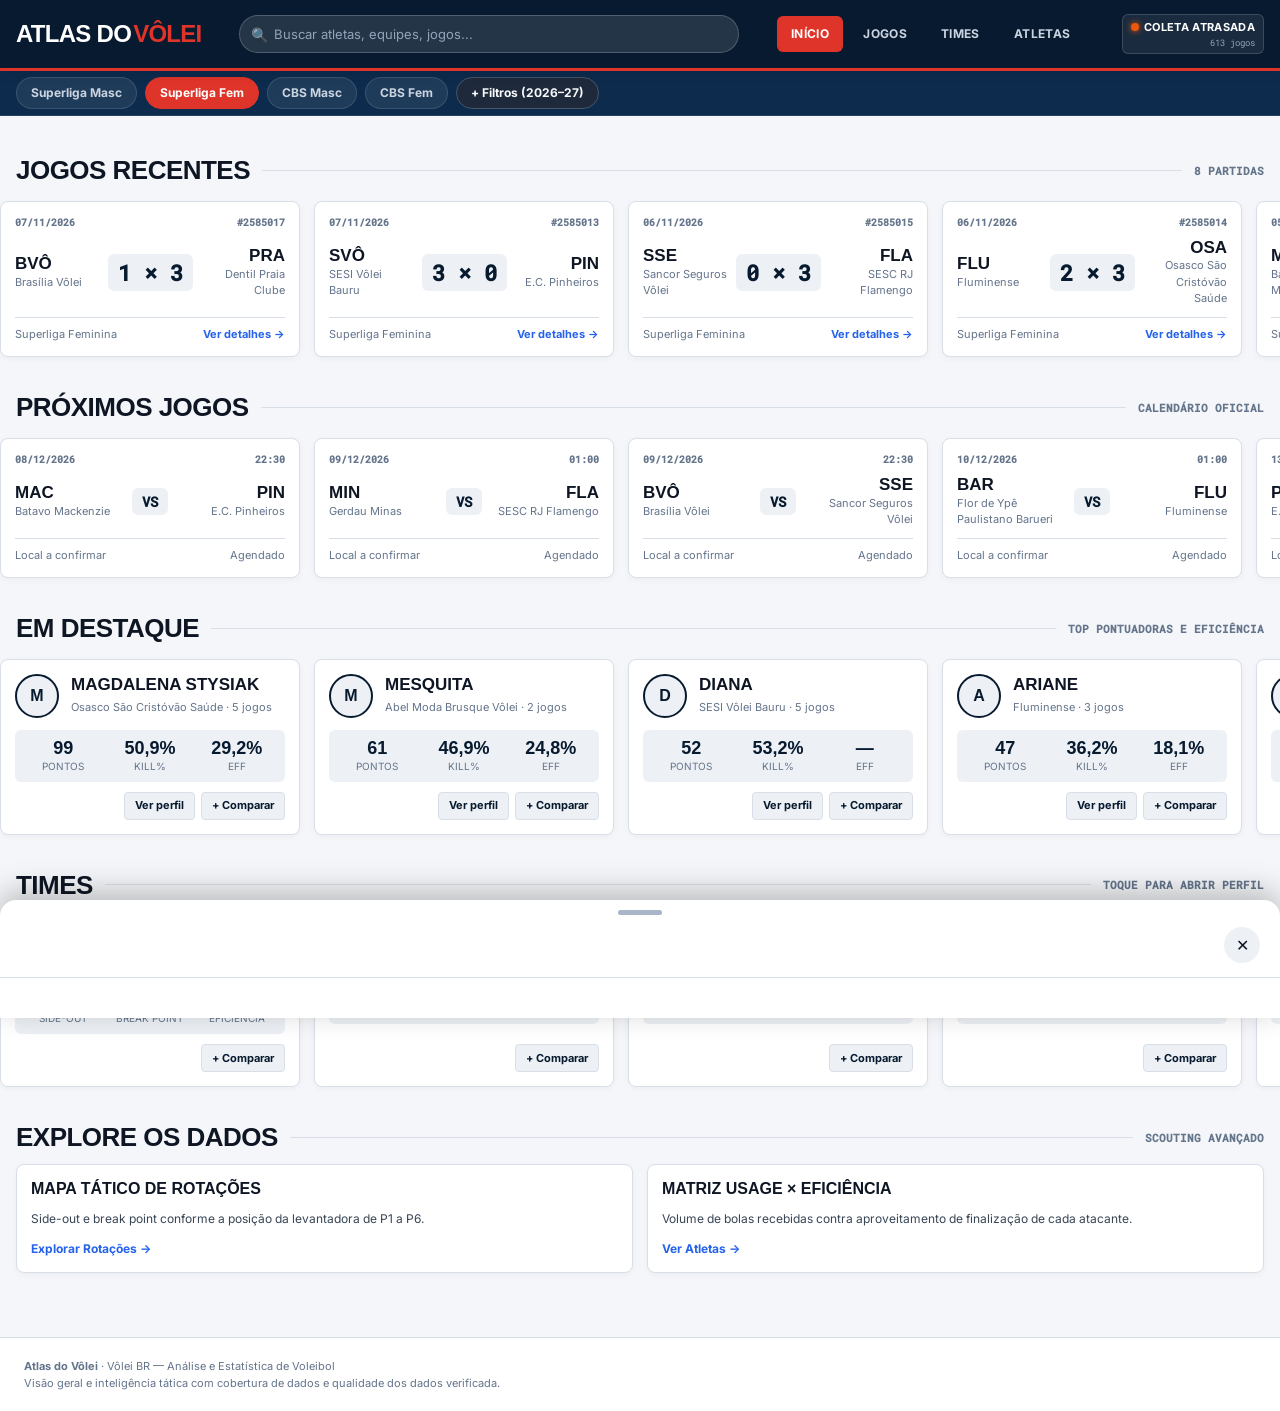
==== index.html @ 014f2b98 "Corrige a agenda e a cobertura das fontes do Atlas" ====
<!DOCTYPE html>
<html lang="pt-BR">
<head>
<meta charset="utf-8"><meta name="viewport" content="width=device-width,initial-scale=1">
<title>Vôlei BR — Atlas do Vôlei</title>
<style>
@font-face{font-family:'Inter';font-style:normal;font-weight:400;font-display:swap;src:url([data-uri]) format('woff2')}@font-face{font-family:'Inter';font-style:normal;font-weight:500;font-display:swap;src:url([data-uri]) format('woff2')}@font-face{font-family:'Inter';font-style:normal;font-weight:600;font-display:swap;src:url([data-uri]) format('woff2')}@font-face{font-family:'Inter';font-style:normal;font-weight:700;font-display:swap;src:url([data-uri]) format('woff2')}@font-face{font-family:'Roboto Mono';font-style:normal;font-weight:400;font-display:swap;src:url([data-uri]) format('woff2')}@font-face{font-family:'Roboto Mono';font-style:normal;font-weight:500;font-display:swap;src:url([data-uri]) format('woff2')}
:root {
  --bg: #F3F5F7;
  --paper: #FFFFFF;
  --surface: #FFFFFF;
  --surface-alt: #F8F9FB;
  --ink: #111318;
  --text: #111318;
  --soft: #4B5563;
  --text-soft: #4B5563;
  --muted: #697586;
  --text-muted: #697586;
  --line: #D7DCE2;
  --border: #D7DCE2;
  --line-strong: #AEB7C2;
  --border-strong: #AEB7C2;
  --navy: #071A2F;
  --navy-2: #0B2747;
  --primary: #071A2F;
  --primary-soft: #EAF1FF;
  --blue: #0B4FD6;
  --red: #DF342A;
  --yellow: #FFD21A;
  --green: #138A5B;
  --success: #138A5B;
  --success-soft: #E7F4EE;
  --danger: #DF342A;
  --danger-soft: #FDE9E7;
  --warning: #A47521;
  --warning-soft: #FDF3E3;
  --sideout: #0B4FD6;
  --breakpoint: #DF342A;
  --court: #E5A75D;
  --court-line: #FFF8E8;
  --sans: Inter, Arial, Helvetica, sans-serif;
  --cond: "Arial Narrow", "Nimbus Sans Narrow", "Roboto Condensed", Impact, Arial, sans-serif;
  --mono: 'Roboto Mono', Consolas, "Liberation Mono", monospace;
}
*{box-sizing:border-box}
html{background:var(--bg)}
body{margin:0;background:var(--bg);color:var(--text);font:14px/1.45 var(--sans);max-width:100%;overflow-x:clip}
button,input,select{font:inherit;color:inherit}
button,select,summary{cursor:pointer}
button:focus-visible,select:focus-visible,input:focus-visible{outline:3px solid var(--yellow);outline-offset:2px}
a{color:var(--blue);text-underline-offset:3px}
button{background:var(--surface);border:1px solid var(--border);border-radius:2px;padding:8px 12px;font-weight:600}
button:hover{background:var(--surface-alt)}
button.primary{background:var(--navy);color:#FFF;border-color:var(--navy)}

/* HEADER — magazine identity */
.site-header{position:sticky;top:0;z-index:30;background:var(--navy);color:#FFF;border-bottom:4px solid var(--red)}
.header-main{max-width:1400px;width:100%;min-height:68px;margin:auto;padding:0 24px;display:flex;align-items:center;justify-content:space-between;gap:16px}
.wordmark{display:flex;align-items:baseline;gap:2px;font:900 30px/.85 var(--cond);letter-spacing:-.04em;text-transform:uppercase}
.wordmark span{color:var(--red)}
.wordmark a{color:inherit;text-decoration:none}
.main-nav{display:flex;align-self:stretch;align-items:stretch}
.main-nav button{border:0;border-left:1px solid #27415F;background:transparent;color:#DDE7F2;padding:0 12px;font-size:11px;font-weight:800;text-transform:uppercase;letter-spacing:.02em;border-radius:0;white-space:nowrap}
.main-nav button:last-child{border-right:1px solid #27415F}
.main-nav button:hover{background:var(--navy-2);color:#FFF}
.main-nav button.active,.main-nav button[aria-current=page]{background:#FFF;color:var(--navy);box-shadow:inset 0 -4px 0 var(--red)}
.header-tools{display:flex;align-items:center;gap:10px}
.mode{display:flex;border:1px solid #58708A}
.mode button{min-height:30px;border:0;background:transparent;color:#C9D5E3;padding:0 9px;font-size:10px;font-weight:900;text-transform:uppercase;border-radius:0}
.mode button.active{background:var(--red);color:#FFF}
.filters{display:flex;align-items:center;gap:8px}
.filters select{border:1px solid var(--line-strong);background:var(--surface);color:var(--ink);min-height:28px;padding:0 18px 0 6px;font-size:11px;font-weight:600;border-radius:2px;max-width:180px}
.global-search{width:150px;position:relative}
.global-search input{width:100%;min-height:32px;background:var(--navy-2);border:1px solid #58708A;color:#FFF;font-size:11px;padding:4px 8px;border-radius:2px}
.global-search input::placeholder{color:#8EA6BE}
.search-results{position:absolute;top:100%;left:0;right:0;background:var(--surface);border:1px solid var(--border);max-height:300px;overflow:auto;z-index:35}
.search-results[hidden]{display:none}
.search-results button{display:block;width:100%;text-align:left;border:0;border-radius:0;font-size:12px;padding:8px 10px;color:var(--text)}
.search-results p{padding:10px;margin:0;font-size:12px;color:var(--text-soft)}
.mobile-menu{display:none}

/* context strip */
.context-strip{background:#FFF;border-bottom:1px solid var(--line)}
.context-inner{max-width:1400px;width:100%;min-height:38px;margin:auto;padding:0 24px;display:flex;align-items:center;justify-content:space-between;gap:16px;font-size:11px}
.context-inner strong{color:var(--blue)}
.context-inner .updated{color:var(--soft)}

/* main layout */
main{max-width:1400px;width:100%;margin:auto;padding:24px;min-height:calc(100vh - 160px);min-width:0}
h1{font:900 clamp(32px,5vw,56px)/.9 var(--cond);letter-spacing:-.04em;text-transform:uppercase;margin:0 0 8px}
h2{font:900 24px/1 var(--cond);letter-spacing:-.02em;text-transform:uppercase;margin:0 0 14px}
h3{font:900 17px/1.2 var(--cond);text-transform:uppercase;margin:0 0 10px}
p{margin:0 0 12px}
.muted,.note,small{color:var(--text-muted)}.note{font-size:12px}
.page-heading{margin-bottom:24px;border-bottom:1px solid var(--line);padding-bottom:14px}
.page-heading p{color:var(--text-soft);font-size:13px;margin:0}
.section-heading{display:flex;gap:14px;align-items:end;margin-bottom:12px}
.section-heading h2{margin:0}
.section-heading .rule{flex:1;height:1px;background:var(--line-strong);margin-bottom:5px}
.section-heading small{color:var(--soft);font-size:10px;font-weight:800;text-transform:uppercase;letter-spacing:.04em}
.card{background:var(--paper);border:1px solid var(--line);border-top:3px solid var(--navy);padding:20px;min-width:0;border-radius:0}
.block{margin-top:30px}.large-section{margin-top:40px}
.grid{display:grid;grid-template-columns:repeat(12,minmax(0,1fr));gap:24px}.span-8{grid-column:span 8}.span-4{grid-column:span 4}.span-12{grid-column:1/-1}.grid>*{min-width:0}

/* metric info popover */
.metric-info{display:inline-block;position:relative;font-size:11px;vertical-align:middle}
.metric-info summary{display:inline-flex;align-items:center;justify-content:center;width:16px;height:16px;border:1px solid var(--border-strong);color:var(--text-muted);border-radius:50%;font:10px var(--mono);list-style:none}
.metric-info summary::-webkit-details-marker{display:none}
.metric-info[open]{z-index:8}
.info-body{position:absolute;right:0;top:22px;width:290px;padding:12px;background:var(--surface);border:1px solid var(--border-strong);color:var(--text-soft);font-size:11px;line-height:1.5;text-align:left;box-shadow:0 4px 12px rgba(0,0,0,0.1)}
.info-body p:last-child{margin:0}
.badge{display:inline-block;font:700 10px var(--mono);color:var(--text-soft);background:var(--surface-alt);padding:1px 4px;border:1px solid var(--line)}
.badge.model{color:var(--blue);background:var(--primary-soft);border-color:#BDD5FA}

/* tables */
.table-wrap{max-width:100%;overflow-x:auto;-webkit-overflow-scrolling:touch}
table{border-collapse:collapse;width:100%;font-size:12px}
th,td{padding:8px 10px;border-bottom:1px solid var(--line);text-align:left;vertical-align:middle}
th{position:sticky;top:0;z-index:1;background:var(--surface-alt);color:var(--text-soft);font-weight:700;font-size:11px;text-transform:uppercase;letter-spacing:.02em;white-space:nowrap}
th.num,td.num{text-align:right}
td.numeric,.numeric{font-family:var(--mono);font-variant-numeric:tabular-nums;font-size:12px}
td.nowrap{white-space:nowrap}
tbody tr:last-child td{border-bottom:0}
tbody tr:hover{background:var(--primary-soft)}
th button{padding:0;border:0;background:transparent;font-size:11px;font-weight:700;white-space:nowrap;text-align:inherit;color:var(--text-soft)}
th button:hover{background:transparent;color:var(--blue)}
.team-link,.text-button{padding:0;border:0;background:transparent;color:var(--blue);font-weight:700;text-align:left;text-decoration:none}
.team-link:hover,.text-button:hover{background:transparent;text-decoration:underline}
.team-link{font-size:12px}

/* rank lists & charts */
.rank-list{padding:0;margin:0;list-style:none}
.rank-list li{display:flex;align-items:center;gap:10px;padding:7px 0;border-bottom:1px solid var(--line)}
.rank-list li:last-child{border-bottom:0}
.rank-list .place{width:18px;font:700 10px var(--mono);color:var(--text-muted)}
.rank-list .team-link{flex:1}
.rank-list .numeric{white-space:nowrap;font-weight:700}
.chart-scroll{max-width:100%;overflow-x:auto;-webkit-overflow-scrolling:touch}
.chart{display:block;width:100%;height:auto}
svg text{font-family:var(--sans);fill:var(--text-soft);font-size:11px}
svg .team-point{fill:var(--blue);stroke:var(--surface);stroke-width:2;cursor:pointer}
svg .team-point:hover{stroke:var(--ink);stroke-width:3}
.chart-key{font-size:11px;color:var(--text-muted);margin:10px 0 0}
.plot-tooltip{position:fixed;pointer-events:none;max-width:280px;padding:8px 10px;border:1px solid var(--border-strong);background:var(--surface);color:var(--text);font-size:11px;z-index:50;box-shadow:0 4px 12px rgba(0,0,0,0.1)}
.plot-tooltip[hidden]{display:none}

/* toolbar & common */
.toolbar{display:flex;gap:14px;align-items:end;margin-bottom:20px}
.toolbar label{flex:1;max-width:400px;font-size:11px;font-weight:700;color:var(--text-soft);text-transform:uppercase}
.toolbar.narrow{margin-bottom:14px}
.toolbar input,.toolbar select{margin-top:4px}
.vs{align-self:center;color:var(--yellow);font:900 12px var(--mono)}
.select-prompt{padding:28px;color:var(--text-muted);text-align:center}
.subnav{display:flex;gap:0;margin-bottom:20px;border-bottom:1px solid var(--line);overflow-x:auto}
.subnav button{border:0;border-bottom:3px solid transparent;border-radius:0;background:transparent;white-space:nowrap;font-size:11px;font-weight:800;text-transform:uppercase;padding:8px 14px}
.subnav button[aria-current=page]{border-color:var(--red);color:var(--navy)}

/* profiles & bars */
.profile-row{margin-top:14px}
.bar-label{display:flex;justify-content:space-between;gap:10px;font-size:11px;margin-bottom:4px;font-weight:600}
.bar-track{position:relative;height:12px;background:var(--surface-alt);border:1px solid var(--line)}
.bar-fill{position:absolute;top:0;bottom:0;background:var(--blue)}
.bar-marker{position:absolute;top:-3px;bottom:-3px;border-left:2px solid var(--ink)}
.summary-list{margin:0;padding:0;list-style:none}
.summary-list li{padding:8px 0;font-size:12px;border-bottom:1px solid var(--line)}
.summary-list li:last-child{border-bottom:0}
.summary-list span{color:var(--text-muted);display:block;font-size:10px;font-weight:700;text-transform:uppercase;margin-bottom:2px}
.sample-warning{color:var(--warning);background:var(--warning-soft);padding:2px 4px;font:10px var(--mono)}
.notice{color:var(--ink);font-size:12px;padding:10px 12px;background:var(--warning-soft);border-left:4px solid var(--warning);margin:14px 0}
.positive{color:var(--green);font-weight:700}.negative{color:var(--red);font-weight:700}
.details-panel{background:var(--surface);border:1px solid var(--line);border-top:2px solid var(--line-strong);padding:14px 16px;margin-top:20px}
.details-panel>summary{font-weight:700;font-size:12px;text-transform:uppercase;color:var(--blue)}
.details-panel[open]>summary{margin-bottom:14px}
.details-panel details:not(.metric-info){margin-top:14px}
.probabilities{max-width:440px}
.prob-row{display:flex;justify-content:space-between;gap:14px;margin:10px 0;align-items:baseline}
.prob-row strong{font:900 24px var(--cond);color:var(--blue)}
.data-list{display:grid;grid-template-columns:1fr 1fr;gap:10px 20px;font-size:12px;margin:0}
.data-list dt{color:var(--text-muted);font-weight:600}
.data-list dd{margin:0;font-weight:700}
.empty{padding:20px 0;color:var(--text-muted);font-size:13px}
.footer{padding:20px 24px;font-size:11px;color:var(--text-muted);border-top:1px solid var(--line);background:#FFF}
.footer span{display:block}
.sr-only{position:absolute;width:1px;height:1px;overflow:hidden;clip:rect(0,0,0,0)}

/* responsive shell */
@media(max-width:1180px){
  .header-main{padding:0 18px;gap:12px}
  .main-nav button{padding:0 10px;font-size:10px}
  .global-search{width:130px}
}
@media(max-width:900px){
  .site-header{position:sticky;top:0}
  .header-main{min-height:60px;padding:0 14px}
  .main-nav{display:none;position:absolute;top:100%;left:0;right:0;background:var(--navy);border-bottom:4px solid var(--red);flex-direction:column;z-index:40;box-shadow:0 8px 20px rgba(0,0,0,0.3)}
  .main-nav.open{display:flex}
  .main-nav button{min-height:44px;border-left:0;border-right:0!important;border-top:1px solid #27415F;text-align:left;padding:12px 18px}
  .header-tools select{display:none}
  .global-search{display:none}
  .mobile-menu{display:inline-flex;align-items:center;justify-content:center;min-height:34px;border:1px solid #58708A;background:var(--navy-2);color:#FFF;padding:0 12px;font-size:11px;font-weight:800;text-transform:uppercase}
  .span-8,.span-4{grid-column:1/-1}
  main{padding:20px 14px}
  .context-inner{padding:6px 14px;flex-wrap:wrap;gap:8px}
  .filters{width:100%;display:grid;grid-template-columns:1fr 1fr;gap:6px}
  .filters select{max-width:none;width:100%;min-width:0}
  .filters select#competition{grid-column:1/-1}
  .updated{font-size:10px}
}
@media(max-width:600px){
  .toolbar{flex-direction:column;align-items:stretch;gap:10px}
  .toolbar label{max-width:none}
  .grid{gap:16px}
  .data-list{grid-template-columns:1fr}
}
@media print{
  .site-header,.context-strip,.footer,.toolbar{display:none}
  main{max-width:none;padding:0}
}
/* Atlas do Vôlei — Placar 2026 Mobile-First Design System */

:root {
  --bg: #F4F6F9;
  --surface: #FFFFFF;
  --surface-alt: #EDF1F5;
  --surface-hover: #E3E9F0;
  --text: #0E1624;
  --text-soft: #384555;
  --text-muted: #64748B;
  --border: #D8DFE8;
  --border-strong: #A8B6C7;
  --navy: #071A2F;
  --navy-light: #0D2B4D;
  --red: #DF342A;
  --red-soft: #FDE8E7;
  --yellow: #F59E0B;
  --yellow-soft: #FEF3C7;
  --green: #10B981;
  --green-soft: #D1FAE5;
  --blue: #2563EB;
  --blue-soft: #DBEAFE;
  --sideout: #0284C7;
  --breakpoint: #E11D48;
  --court: #E2984A;
  --court-line: #FFFBEB;
  --sans: Inter, -apple-system, BlinkMacSystemFont, "Segoe UI", Roboto, sans-serif;
  --cond: "Arial Narrow", "Roboto Condensed", sans-serif;
  --mono: 'Roboto Mono', Menlo, Consolas, monospace;
  --nav-height: 60px;
  --safe-bottom: env(safe-area-inset-bottom, 0px);
}

* {
  box-sizing: border-box;
}

html, body {
  margin: 0;
  padding: 0;
  background: var(--bg);
  color: var(--text);
  font: 14px/1.5 var(--sans);
  max-width: 100%;
  overflow-x: clip;
  -webkit-tap-highlight-color: transparent;
}

button, input, select {
  font: inherit;
  color: inherit;
}

button {
  cursor: pointer;
  border: 0;
  background: transparent;
  display: inline-flex;
  align-items: center;
  justify-content: center;
}

button:focus-visible, input:focus-visible, select:focus-visible {
  outline: 2px solid var(--blue);
  outline-offset: 2px;
}

a {
  color: var(--blue);
  text-decoration: none;
}

/* TOP HEADER */
.site-header {
  position: sticky;
  top: 0;
  z-index: 80;
  background: var(--navy);
  color: #FFF;
  border-bottom: 3px solid var(--red);
  box-shadow: 0 2px 10px rgba(7, 26, 47, 0.2);
}

.header-main {
  max-width: 1400px;
  margin: 0 auto;
  padding: 8px 16px;
  display: flex;
  align-items: center;
  justify-content: space-between;
  gap: 12px;
}

.wordmark a {
  display: flex;
  align-items: baseline;
  gap: 2px;
  font: 900 clamp(18px, 4vw, 24px)/1 var(--cond);
  letter-spacing: -0.03em;
  text-transform: uppercase;
  color: #FFF;
  white-space: nowrap;
}

.wordmark a span {
  color: var(--red);
}

.global-search-bar {
  flex: 1;
  max-width: 500px;
  position: relative;
}

.global-search-bar input {
  width: 100%;
  height: 38px;
  padding: 0 14px 0 34px;
  background: rgba(255, 255, 255, 0.12);
  border: 1px solid rgba(255, 255, 255, 0.2);
  border-radius: 20px;
  color: #FFF;
  font-size: 13px;
  transition: all 0.2s;
}

.global-search-bar input::placeholder {
  color: #94A3B8;
}

.global-search-bar input:focus {
  background: rgba(255, 255, 255, 0.22);
  border-color: #FFF;
  outline: none;
}

.search-icon-inside {
  position: absolute;
  left: 12px;
  top: 50%;
  transform: translateY(-50%);
  pointer-events: none;
  opacity: 0.7;
}

.search-results-dropdown {
  position: absolute;
  top: calc(100% + 6px);
  left: 0;
  right: 0;
  background: var(--surface);
  border: 1px solid var(--border);
  border-radius: 8px;
  box-shadow: 0 12px 28px rgba(0, 0, 0, 0.2);
  max-height: 360px;
  overflow-y: auto;
  z-index: 120;
}

.search-results-dropdown[hidden] {
  display: none;
}

.search-item {
  width: 100%;
  text-align: left;
  padding: 10px 14px;
  border-bottom: 1px solid var(--border);
  display: flex;
  align-items: center;
  justify-content: space-between;
  color: var(--text);
  font-size: 13px;
}

.search-item:hover, .search-item:focus {
  background: var(--surface-alt);
}

.search-item .type-badge {
  font: 700 10px var(--mono);
  padding: 2px 6px;
  border-radius: 4px;
  text-transform: uppercase;
}

.search-item .type-badge.team { background: var(--blue-soft); color: var(--blue); }
.search-item .type-badge.athlete { background: var(--yellow-soft); color: #B45309; }
.search-item .type-badge.match { background: var(--green-soft); color: #047857; }

/* STATUS BADGE */
.status-badge {
  display: inline-flex;
  flex-direction: column;
  align-items: flex-end;
  padding: 4px 8px;
  border-radius: 6px;
  background: rgba(255, 255, 255, 0.08);
  border: 1px solid rgba(255, 255, 255, 0.15);
  color: #FFF;
  min-height: 38px;
  min-width: 44px;
}

.status-badge:hover, .status-badge:focus {
  background: rgba(255, 255, 255, 0.16);
}

.status-row {
  display: flex;
  align-items: center;
  gap: 5px;
  font-size: 11px;
  font-weight: 700;
  text-transform: uppercase;
  letter-spacing: 0.03em;
}

.status-dot {
  width: 8px;
  height: 8px;
  border-radius: 50%;
  display: inline-block;
}

.status-dot.healthy { background: var(--green); box-shadow: 0 0 6px var(--green); }
.status-dot.degraded { background: var(--yellow); box-shadow: 0 0 6px var(--yellow); }
.status-dot.failed { background: var(--red); box-shadow: 0 0 6px var(--red); }
.status-dot.stale { background: #EA580C; box-shadow: 0 0 6px #EA580C; }

.status-sub {
  font-size: 9px;
  color: #94A3B8;
  font-family: var(--mono);
  letter-spacing: 0;
}

/* FILTER CHIPS STRIP */
.filter-strip {
  background: var(--navy-light);
  padding: 6px 16px;
  border-bottom: 1px solid rgba(255, 255, 255, 0.1);
}

.chips-rail {
  display: flex;
  gap: 8px;
  overflow-x: auto;
  scroll-snap-type: x mandatory;
  -webkit-overflow-scrolling: touch;
  scrollbar-width: none;
}

.chips-rail::-webkit-scrollbar {
  display: none;
}

.chip-btn {
  white-space: nowrap;
  padding: 6px 14px;
  border-radius: 16px;
  font-size: 12px;
  font-weight: 700;
  color: #CBD5E1;
  background: rgba(255, 255, 255, 0.08);
  border: 1px solid rgba(255, 255, 255, 0.12);
  min-height: 32px;
  scroll-snap-align: start;
  transition: all 0.15s;
}

.chip-btn:hover, .chip-btn:focus {
  background: rgba(255, 255, 255, 0.18);
  color: #FFF;
}

.chip-btn.active {
  background: var(--red);
  color: #FFF;
  border-color: var(--red);
}

.chip-btn.more-filters {
  background: #1E293B;
  color: #F8FAFC;
  border-color: #475569;
}

/* MAIN CONTENT */
main#main {
  max-width: 1400px;
  margin: 0 auto;
  padding: 16px 16px calc(var(--nav-height) + var(--safe-bottom) + 36px) 16px;
  min-width: 0;
}

/* HEADINGS & EDITORIAL TYPOGRAPHY */
h1 {
  font: 900 clamp(24px, 5vw, 42px)/1 var(--cond);
  letter-spacing: -0.03em;
  text-transform: uppercase;
  margin: 0 0 10px 0;
}

h2 {
  font: 900 clamp(18px, 4vw, 26px)/1.1 var(--cond);
  letter-spacing: -0.02em;
  text-transform: uppercase;
  margin: 0 0 12px 0;
}

h3 {
  font: 900 16px/1.2 var(--cond);
  text-transform: uppercase;
  margin: 0 0 8px 0;
}

.section-head {
  display: flex;
  align-items: center;
  justify-content: space-between;
  gap: 12px;
  margin: 24px 0 12px 0;
}

.section-head h2 {
  margin: 0;
}

.section-head .rule {
  flex: 1;
  height: 1px;
  background: var(--border);
}

.section-head small {
  font: 800 11px var(--mono);
  color: var(--text-muted);
  text-transform: uppercase;
}

/* HORIZONTAL SCROLL RAILS */
.rail-container {
  margin: 0 -16px 24px -16px;
  padding: 4px 16px 12px 16px;
  overflow-x: auto;
  scroll-snap-type: x mandatory;
  -webkit-overflow-scrolling: touch;
  display: flex;
  gap: 14px;
  scrollbar-width: none;
}

.rail-container::-webkit-scrollbar {
  display: none;
}

.rail-card {
  flex: 0 0 calc(84vw - 20px);
  max-width: 320px;
  scroll-snap-align: start;
  background: var(--surface);
  border: 1px solid var(--border);
  border-radius: 8px;
  padding: 14px;
  display: flex;
  flex-direction: column;
  justify-content: space-between;
  box-shadow: 0 2px 6px rgba(0, 0, 0, 0.04);
  position: relative;
  transition: transform 0.15s, box-shadow 0.15s;
}

.rail-card:hover {
  transform: translateY(-2px);
  box-shadow: 0 4px 12px rgba(0, 0, 0, 0.08);
}

/* MATCH CARDS */
.match-card {
  cursor: pointer;
}

.match-header {
  display: flex;
  justify-content: space-between;
  font: 700 10px var(--mono);
  color: var(--text-muted);
  margin-bottom: 10px;
  text-transform: uppercase;
}

.match-teams-row {
  display: flex;
  align-items: center;
  justify-content: space-between;
  gap: 8px;
  margin-bottom: 10px;
}

.match-team {
  flex: 1;
  display: flex;
  flex-direction: column;
}

.match-team.away {
  text-align: right;
}

.match-team .name {
  font: 900 17px/1.1 var(--cond);
  text-transform: uppercase;
}

.match-team .sub {
  font-size: 11px;
  color: var(--text-muted);
}

.match-score {
  font: 900 22px var(--mono);
  color: var(--navy);
  padding: 4px 10px;
  background: var(--surface-alt);
  border-radius: 6px;
  white-space: nowrap;
}

.match-meta-footer {
  display: flex;
  justify-content: space-between;
  align-items: center;
  font-size: 11px;
  color: var(--text-muted);
  border-top: 1px solid var(--border);
  padding-top: 8px;
}

/* ATHLETE CARDS & CAROUSEL */
.athlete-rail-card {
  cursor: pointer;
}

.athlete-top {
  display: flex;
  gap: 12px;
  align-items: center;
  margin-bottom: 12px;
}

.athlete-avatar {
  width: 44px;
  height: 44px;
  border-radius: 50%;
  background: var(--surface-alt);
  border: 2px solid var(--navy);
  display: flex;
  align-items: center;
  justify-content: center;
  font: 900 16px var(--cond);
  color: var(--navy);
}

.athlete-title .name {
  font: 900 17px/1.1 var(--cond);
  text-transform: uppercase;
  margin: 0;
}

.athlete-title .role {
  font-size: 11px;
  color: var(--text-muted);
}

.athlete-metrics-row {
  display: grid;
  grid-template-columns: repeat(3, 1fr);
  gap: 6px;
  background: var(--surface-alt);
  padding: 8px;
  border-radius: 6px;
  margin-bottom: 10px;
  text-align: center;
}

.athlete-metrics-row .val {
  font: 900 18px var(--cond);
  color: var(--navy);
}

.athlete-metrics-row .lbl {
  font-size: 10px;
  color: var(--text-muted);
  text-transform: uppercase;
}

.card-action-bar {
  display: flex;
  gap: 6px;
  justify-content: flex-end;
}

.btn-chip {
  padding: 4px 10px;
  font-size: 11px;
  font-weight: 700;
  border-radius: 4px;
  background: var(--surface-alt);
  border: 1px solid var(--border);
  color: var(--navy);
  min-height: 28px;
}

.btn-chip:hover {
  background: var(--surface-hover);
}

/* TEAM PROFILE & IDENTIDADE */
.team-hero-card {
  background: var(--navy);
  color: #FFF;
  border-radius: 10px;
  padding: 20px;
  margin-bottom: 20px;
  box-shadow: 0 4px 16px rgba(7, 26, 47, 0.15);
}

.team-hero-card .hero-top {
  display: flex;
  justify-content: space-between;
  align-items: baseline;
  gap: 12px;
  margin-bottom: 16px;
}

.team-hero-card h1 {
  color: #FFF;
  margin: 0;
}

.team-hero-card .record-badge {
  font: 900 20px var(--mono);
  color: var(--yellow);
}

.identity-metrics-grid {
  display: grid;
  grid-template-columns: repeat(auto-fill, minmax(130px, 1fr));
  gap: 10px;
}

.identity-card {
  background: rgba(255, 255, 255, 0.08);
  border: 1px solid rgba(255, 255, 255, 0.12);
  border-radius: 6px;
  padding: 10px 12px;
  cursor: pointer;
  transition: all 0.15s;
}

.identity-card:hover {
  background: rgba(255, 255, 255, 0.16);
}

.identity-card .lbl {
  font-size: 10px;
  font-weight: 800;
  color: #CBD5E1;
  text-transform: uppercase;
  margin-bottom: 4px;
}

.identity-card .val {
  font: 900 24px var(--cond);
  color: #FFF;
}

.identity-card .delta {
  font: 700 10px var(--mono);
  color: #94A3B8;
}

/* SECTION TABS RAIL (SWIPEABLE) */
.section-tabs-rail {
  display: flex;
  gap: 8px;
  overflow-x: auto;
  scroll-snap-type: x mandatory;
  -webkit-overflow-scrolling: touch;
  margin: 0 -16px 20px -16px;
  padding: 0 16px 8px 16px;
  border-bottom: 1px solid var(--border);
  scrollbar-width: none;
}

.section-tabs-rail::-webkit-scrollbar {
  display: none;
}

.section-tab-btn {
  padding: 8px 16px;
  border-radius: 6px;
  font-size: 13px;
  font-weight: 800;
  text-transform: uppercase;
  letter-spacing: 0.02em;
  color: var(--text-soft);
  white-space: nowrap;
  scroll-snap-align: start;
  min-height: 40px;
  border-bottom: 3px solid transparent;
}

.section-tab-btn:hover {
  background: var(--surface-alt);
}

.section-tab-btn.active {
  color: var(--navy);
  border-bottom-color: var(--red);
  background: var(--surface);
}

/* ROTATION WIDGET WITH SETTER TOGGLE */
.rotation-widget-box {
  background: var(--surface);
  border: 1px solid var(--border);
  border-radius: 10px;
  padding: 18px;
  margin-bottom: 24px;
}

.rotation-controls {
  display: flex;
  flex-wrap: wrap;
  align-items: center;
  justify-content: space-between;
  gap: 12px;
  margin-bottom: 16px;
}

.p-selector {
  display: flex;
  gap: 6px;
}

.p-btn {
  width: 44px;
  height: 44px;
  border-radius: 6px;
  font: 900 16px var(--cond);
  background: var(--surface-alt);
  border: 1px solid var(--border);
  color: var(--text);
  min-width: 44px;
  min-height: 44px;
}

.p-btn.active {
  background: var(--navy);
  color: #FFF;
  border-color: var(--navy);
}

.setter-toggle-control {
  display: flex;
  align-items: center;
  gap: 8px;
  font-size: 12px;
  font-weight: 700;
}

.setter-switch {
  display: flex;
  background: var(--surface-alt);
  border: 1px solid var(--border);
  border-radius: 6px;
  overflow: hidden;
}

.setter-switch button {
  padding: 6px 12px;
  font-size: 11px;
  font-weight: 800;
  text-transform: uppercase;
  min-height: 36px;
}

.setter-switch button.active {
  background: var(--blue);
  color: #FFF;
}

/* SVG COURT */
.court-frame {
  max-width: 460px;
  margin: 0 auto 16px auto;
}

.court-svg {
  width: 100%;
  height: auto;
  display: block;
  border-radius: 6px;
  box-shadow: 0 4px 14px rgba(0, 0, 0, 0.08);
}

/* ATHLETE LAYERED PROFILE */
.athlete-profile-card {
  background: var(--surface);
  border: 1px solid var(--border);
  border-radius: 12px;
  padding: 20px;
  margin-bottom: 24px;
  box-shadow: 0 2px 8px rgba(0, 0, 0, 0.04);
}

.athlete-big-stats {
  display: grid;
  grid-template-columns: repeat(auto-fit, minmax(110px, 1fr));
  gap: 12px;
  margin: 16px 0;
  background: var(--surface-alt);
  padding: 14px;
  border-radius: 8px;
}

.stat-box {
  display: flex;
  flex-direction: column;
}

.stat-box .val {
  font: 900 clamp(24px, 4vw, 36px)/1 var(--cond);
  color: var(--navy);
}

.stat-box .lbl {
  font-size: 11px;
  font-weight: 700;
  color: var(--text-muted);
  text-transform: uppercase;
}

.stat-box .pct-pill {
  font: 800 10px var(--mono);
  color: var(--blue);
  margin-top: 2px;
}

/* METRICS CAROUSEL */
.metric-carousel {
  display: flex;
  gap: 12px;
  overflow-x: auto;
  scroll-snap-type: x mandatory;
  -webkit-overflow-scrolling: touch;
  margin: 0 -8px;
  padding: 4px 8px 12px 8px;
}

.metric-card-interactive {
  flex: 0 0 calc(50% - 10px);
  min-width: 150px;
  scroll-snap-align: start;
  background: var(--surface);
  border: 1px solid var(--border);
  border-radius: 8px;
  padding: 12px;
  cursor: pointer;
  transition: transform 0.15s, border-color 0.15s;
}

.metric-card-interactive:hover, .metric-card-interactive:focus {
  border-color: var(--navy);
  transform: translateY(-2px);
}

.metric-card-interactive .category {
  font: 800 11px var(--mono);
  color: var(--red);
  text-transform: uppercase;
  margin-bottom: 4px;
}

.metric-card-interactive .primary-num {
  font: 900 28px/1 var(--cond);
  color: var(--navy);
}

.metric-card-interactive .sub-detail {
  font-size: 11px;
  color: var(--text-muted);
  margin-top: 4px;
}

/* FLOATING COMPARISON DOCK */
.compare-dock {
  position: fixed;
  bottom: calc(var(--nav-height) + var(--safe-bottom) + 8px);
  left: 16px;
  right: 16px;
  max-width: 520px;
  margin: 0 auto;
  z-index: 95;
  background: rgba(7, 26, 47, 0.95);
  backdrop-filter: blur(10px);
  color: #FFF;
  border-radius: 30px;
  padding: 8px 16px;
  box-shadow: 0 8px 24px rgba(0, 0, 0, 0.3);
  border: 1px solid rgba(255, 255, 255, 0.2);
}

.dock-content {
  display: flex;
  align-items: center;
  justify-content: space-between;
  gap: 10px;
}

.dock-label {
  font: 800 11px var(--mono);
  text-transform: uppercase;
  color: #CBD5E1;
  white-space: nowrap;
}

.dock-slots {
  display: flex;
  gap: 6px;
  flex: 1;
  overflow-x: auto;
}

.dock-chip {
  background: rgba(255, 255, 255, 0.15);
  padding: 3px 10px;
  border-radius: 14px;
  font-size: 11px;
  font-weight: 700;
  display: flex;
  align-items: center;
  gap: 6px;
  white-space: nowrap;
}

.dock-remove {
  color: #FDA4AF;
  font-weight: 900;
  font-size: 14px;
  cursor: pointer;
}

.dock-btns {
  display: flex;
  gap: 6px;
}

.btn-primary {
  background: var(--red);
  color: #FFF;
  font-weight: 800;
  font-size: 12px;
  padding: 6px 14px;
  border-radius: 16px;
  text-transform: uppercase;
}

.btn-primary:disabled {
  background: #475569;
  opacity: 0.6;
  cursor: not-allowed;
}

.btn-text {
  color: #94A3B8;
  font-size: 11px;
  font-weight: 700;
  padding: 4px 6px;
}

/* FIXED BOTTOM NAVIGATION */
.bottom-nav {
  position: fixed;
  bottom: 0;
  left: 0;
  right: 0;
  height: calc(var(--nav-height) + var(--safe-bottom));
  padding-bottom: var(--safe-bottom);
  background: var(--navy);
  border-top: 1px solid #1E293B;
  display: grid;
  grid-template-columns: repeat(4, 1fr);
  z-index: 100;
}

.nav-item {
  display: flex;
  flex-direction: column;
  align-items: center;
  justify-content: center;
  gap: 4px;
  color: #94A3B8;
  font-size: 10px;
  font-weight: 700;
  text-transform: uppercase;
  letter-spacing: 0.04em;
  min-height: 48px;
  position: relative;
  transition: color 0.15s;
}

.nav-item:hover, .nav-item:focus {
  color: #FFF;
}

.nav-item.active {
  color: #FFF;
}

.nav-item.active::after {
  content: "";
  position: absolute;
  top: 0;
  left: 25%;
  right: 25%;
  height: 3px;
  background: var(--red);
  border-radius: 0 0 2px 2px;
}

.nav-icon {
  stroke: currentColor;
}

/* BOTTOM SHEET SYSTEM */
.sheet-backdrop {
  position: fixed;
  inset: 0;
  background: rgba(7, 26, 47, 0.6);
  backdrop-filter: blur(4px);
  z-index: 150;
  opacity: 0;
  pointer-events: none;
  transition: opacity 0.25s ease;
}

.sheet-backdrop.open {
  opacity: 1;
  pointer-events: auto;
}

.bottom-sheet, .app-sheet {
  position: fixed;
  bottom: 0;
  left: 0;
  right: 0;
  max-height: 85vh;
  background: var(--surface);
  border-radius: 16px 16px 0 0;
  box-shadow: 0 -8px 30px rgba(0, 0, 0, 0.25);
  z-index: 160;
  transform: translateY(100%);
  transition: transform 0.28s cubic-bezier(0.16, 1, 0.3, 1);
  display: flex;
  flex-direction: column;
}

.bottom-sheet.open, .app-sheet.open {
  transform: translateY(0);
}

.sheet-handle-bar {
  padding: 10px 0 4px 0;
  display: flex;
  justify-content: center;
  cursor: grab;
}

.sheet-handle {
  width: 44px;
  height: 5px;
  border-radius: 3px;
  background: var(--border-strong);
  margin: 10px auto 4px auto;
  cursor: grab;
}

.sheet-header {
  padding: 8px 20px 14px 20px;
  border-bottom: 1px solid var(--border);
  display: flex;
  align-items: center;
  justify-content: space-between;
}

.sheet-title {
  margin: 0;
  font: 900 20px var(--cond);
  text-transform: uppercase;
}

.sheet-subtitle {
  font-size: 11px;
  color: var(--text-muted);
}

.sheet-close {
  width: 36px;
  height: 36px;
  border-radius: 50%;
  background: var(--surface-alt);
  color: var(--text);
  font-size: 16px;
  min-height: 36px;
}

.sheet-body {
  padding: 20px;
  overflow-y: auto;
  -webkit-overflow-scrolling: touch;
  flex: 1;
}

/* CANONICAL METRIC BADGES */
.source-tag {
  display: inline-block;
  font: 800 10px var(--mono);
  padding: 2px 6px;
  border-radius: 4px;
  text-transform: uppercase;
  margin-bottom: 6px;
}

.source-tag.observado { background: var(--green-soft); color: #047857; }
.source-tag.reconstruido { background: var(--blue-soft); color: #1D4ED8; }
.source-tag.derivado { background: var(--surface-alt); color: var(--text-soft); }
.source-tag.modelado { background: var(--yellow-soft); color: #B45309; }
.source-tag.experimental { background: #F3E8FF; color: #7E22CE; }

/* TABLE TO CARD TRANSFORMATION ON MOBILE */
@media (max-width: 680px) {
  .responsive-table thead {
    display: none;
  }
  .responsive-table, .responsive-table tbody, .responsive-table tr, .responsive-table td {
    display: block;
    width: 100%;
  }
  .responsive-table tr {
    background: var(--surface);
    border: 1px solid var(--border);
    border-radius: 8px;
    margin-bottom: 12px;
    padding: 12px;
    box-shadow: 0 1px 4px rgba(0, 0, 0, 0.04);
  }
  .responsive-table td {
    padding: 4px 0;
    display: flex;
    justify-content: space-between;
    border: 0;
  }
  .responsive-table td::before {
    content: attr(data-label);
    font-weight: 700;
    color: var(--text-muted);
    font-size: 11px;
    text-transform: uppercase;
  }
}

.desktop-nav {
  display: none;
}

/* DESKTOP ENHANCEMENTS */
@media (min-width: 1024px) {
  .bottom-nav {
    display: none;
  }
  main#main {
    padding-bottom: 40px;
  }
  .desktop-nav {
    display: flex;
    align-items: center;
    gap: 6px;
  }
  .nav-btn-desktop {
    padding: 8px 14px;
    border-radius: 6px;
    color: #CBD5E1;
    font-size: 12px;
    font-weight: 800;
    text-transform: uppercase;
    letter-spacing: 0.03em;
    min-height: 36px;
    transition: all 0.15s;
  }
  .nav-btn-desktop:hover, .nav-btn-desktop:focus {
    color: #FFF;
    background: rgba(255, 255, 255, 0.12);
  }
  .nav-btn-desktop.active {
    color: #FFF;
    background: var(--red);
  }
  .rail-card {
    flex: 0 0 300px;
  }
}

/* PRINT & ACCESSIBILITY */
@media (prefers-reduced-motion: reduce) {
  *, ::before, ::after {
    animation-duration: 0.01ms !important;
    transition-duration: 0.01ms !important;
  }
}

.sr-only {
  position: absolute;
  width: 1px;
  height: 1px;
  padding: 0;
  margin: -1px;
  overflow: hidden;
  clip: rect(0, 0, 0, 0);
  border: 0;
}

/* Keep labels legible against the selected rotation and setter badge. */
.court-position.selected text,
.court-position rect + text { fill: #fff; }

/* Clear controls for selecting a team and reaching every section on a phone. */
.team-picker { display:block; margin:0 0 14px; color:var(--text-soft); font-weight:700; }
.team-picker select { display:block; width:100%; min-height:48px; margin-top:5px; padding:8px 12px; background:var(--surface); border:1px solid var(--border-strong); border-radius:6px; }
.athlete-link { display:inline-block; color:var(--blue); background:transparent; border:0; padding:8px 2px; font-weight:800; text-align:left; text-decoration:underline; text-underline-offset:3px; }
.advanced-matrix { min-width:520px; text-align:center; }
.advanced-matrix small { display:block; color:var(--text-muted); }
#athlete-profile { scroll-margin-top:100px; }
@media (max-width:680px) {
  .section-tabs-rail { display:grid; grid-template-columns:repeat(3,minmax(0,1fr)); gap:6px; overflow:visible; margin:0 0 16px; padding:0 0 10px; }
  .section-tab-btn { min-width:0; min-height:44px; padding:7px 3px; font-size:11px; white-space:normal; line-height:1.15; }
  .card-action-bar { flex-wrap:wrap; gap:8px; }
}


/* Cenários de acionamento: leitura compacta para celular e desktop. */
.activation-rotation { border-top: 1px solid var(--border); }
.activation-rotation > summary { display:flex; justify-content:space-between; gap:1rem; padding:1rem 0; cursor:pointer; }
.activation-rotation > summary span { font-size:.83rem; color:var(--text-muted, #64748b); text-align:right; }
.activation-body { padding:0 0 1rem; }
.activation-body h4 { margin:1rem 0 .6rem; }
.activation-row { display:grid; grid-template-columns:minmax(0,1fr) auto; gap:.3rem .75rem; margin:.65rem 0; }
.activation-track { grid-column:1 / -1; height:5px; background:var(--border); overflow:hidden; }
.activation-track i { display:block; height:100%; background:var(--primary); }
.activation-phase { border-top:1px solid var(--border); padding:.7rem 0; }
.activation-phase summary { cursor:pointer; font-weight:600; }

.activation-support { border-left:3px solid var(--primary); background:var(--surface, #f5f6f8); padding:.8rem 1rem; margin:.8rem 0; }
.activation-support span { display:block; font-size:.85rem; margin-top:.25rem; }
.activation-support p { margin-bottom:0; }
@media (max-width: 480px) {
  .activation-rotation > summary { align-items: flex-start; }
  .activation-support { padding: .7rem; }
}


/* Mapa de leitura por formação: números seguem acessíveis sem depender da cor. */
.activation-map { margin:1.25rem 0 1.75rem; padding:1.15rem; background:#f2f6fb; border-top:3px solid var(--navy); }
.activation-map-heading { display:flex; justify-content:space-between; align-items:flex-start; gap:1rem; }
.activation-map-heading h4 { color:var(--navy); font-size:1.18rem; line-height:1.2; margin:.25rem 0 0; }
.activation-eyebrow { color:var(--red); font-size:.68rem; font-weight:800; letter-spacing:.09em; }
.activation-map-count { color:var(--text-muted); font-family:var(--mono); font-size:.72rem; white-space:nowrap; }
.activation-map > p { color:var(--text-soft); font-size:.86rem; }
.activation-map-scroll { overflow-x:auto; overscroll-behavior-inline:contain; -webkit-overflow-scrolling:touch; }
.activation-map-scroll:focus-visible { outline:2px solid var(--blue); outline-offset:2px; }
.activation-map-table { width:100%; min-width:520px; border-collapse:collapse; font-size:.8rem; }
.activation-map-table caption { text-align:left; font-weight:700; padding:.45rem 0; color:var(--text-soft); }
.activation-map-table th, .activation-map-table td { border-bottom:1px solid #dce5f0; padding:.35rem .22rem; text-align:center; }
.activation-map-table th:first-child { min-width:140px; max-width:210px; text-align:left; overflow-wrap:anywhere; }
.activation-map-table thead th { color:var(--text-muted); font-family:var(--mono); font-size:.72rem; }
.activation-cell { display:block; min-width:50px; padding:.52rem .18rem; color:var(--navy); font-family:var(--mono); font-size:.72rem; font-weight:700; }
.activation-map-missing { color:var(--text-muted); }
.activation-map-key { display:flex; align-items:center; justify-content:flex-end; gap:.45rem; margin:.65rem 0; color:var(--text-muted); font-size:.7rem; }
.activation-map-key i { display:block; width:70px; height:7px; background:linear-gradient(90deg,rgba(37,99,235,.08),rgba(37,99,235,.8)); }
.activation-detail-title { margin:1.4rem 0 .4rem; font-size:1rem; }
.activation-track { height:9px; background:#dfe7f1; }
.activation-track i { background:var(--blue); }
.activation-support { border-left-color:var(--blue); background:#f1f6ff; }
@media (max-width:480px) { .activation-map { margin-left:-.5rem; margin-right:-.5rem; padding:.85rem; } .activation-map-table { min-width:500px; } }

.activation-support-gauge { height:7px; background:#dce6f5; margin:.65rem 0; }
.activation-support-gauge i { display:block; height:100%; background:var(--blue); }


.activation-range { display:block; color:var(--text-muted); font-size:.75rem; font-weight:400; }

.activation-phase-map { border-top:1px solid var(--border); padding:.8rem .25rem; }
.activation-phase-map > summary { cursor:pointer; font-weight:700; color:var(--navy); padding:.35rem 0; }
.activation-phase-map .activation-map-table { margin:.5rem 0; }

</style></head>
<body>
<a class="sr-only" href="#main">Ir para o conteúdo</a>
<header class="site-header">
  <div class="header-main">
    <div class="wordmark">
      <a href="#" onclick="navigateTo('Início');return false;">
        ATLAS DO <span>VÔLEI</span>
        <span class="sr-only">Vôlei BR</span>
      </a>
    </div>
    
    <div class="global-search-bar" role="search">
      <span class="search-icon-inside" aria-hidden="true">🔍</span>
      <label for="global-search" class="sr-only">Buscar atletas, equipes e confrontos</label>
      <input id="global-search" type="search" placeholder="Buscar atletas, equipes, jogos..." autocomplete="off" aria-expanded="false" aria-controls="global-search-results">
      <div id="global-search-results" class="search-results-dropdown" hidden role="listbox"></div>
    </div>

    <nav class="desktop-nav" aria-label="Navegação desktop">
      <button type="button" class="nav-btn-desktop active" data-nav="Início">Início</button>
      <button type="button" class="nav-btn-desktop" data-nav="Jogos">Jogos</button>
      <button type="button" class="nav-btn-desktop" data-nav="Times">Times</button>
      <button type="button" class="nav-btn-desktop" data-nav="Atletas">Atletas</button>
    </nav>

    <button type="button" class="status-badge" id="sync-status-badge" aria-label="Saúde do pipeline e fontes de dados" title="Ver saúde das fontes">
      <div class="status-row">
        <span class="status-dot healthy" id="sync-status-dot"></span>
        <span id="sync-status-label">Verificando</span>
      </div>
      <span class="status-sub" id="sync-status-sub">583 jogos</span>
    </button>
  </div>
</header>

<div class="filter-strip">
  <div class="chips-rail" id="quick-filter-chips" role="toolbar" aria-label="Filtros rápidos"></div>
  <p id="filter-notice" role="status" hidden style="margin:4px 16px 8px;color:#fff;font-size:13px;"></p>
</div>

<main id="main" tabindex="-1"></main>

<div class="compare-dock" id="compare-dock" hidden role="region" aria-label="Comparação rápida">
  <div class="dock-content">
    <div class="dock-label">Comparar <span id="dock-count">(0/2)</span></div>
    <div class="dock-slots" id="dock-slots"></div>
    <div class="dock-btns">
      <button type="button" class="btn-text" id="btn-compare-clear">Limpar</button>
      <button type="button" class="btn-primary" id="btn-compare-action" disabled>Comparar</button>
    </div>
  </div>
</div>

<nav class="bottom-nav" id="bottom-nav" aria-label="Navegação principal">
  <button type="button" class="nav-item active" data-nav="Início" aria-current="page">
    <svg class="nav-icon" width="20" height="20" viewBox="0 0 24 24" fill="none" stroke="currentColor" stroke-width="2" stroke-linecap="round" stroke-linejoin="round" aria-hidden="true"><path d="m3 9 9-7 9 7v11a2 2 0 0 1-2 2H5a2 2 0 0 1-2-2z"></path><polyline points="9 22 9 12 15 12 15 22"></polyline></svg>
    <span>Início</span>
  </button>
  <button type="button" class="nav-item" data-nav="Jogos">
    <svg class="nav-icon" width="20" height="20" viewBox="0 0 24 24" fill="none" stroke="currentColor" stroke-width="2" stroke-linecap="round" stroke-linejoin="round" aria-hidden="true"><circle cx="12" cy="12" r="10"></circle><polyline points="12 6 12 12 16 14"></polyline></svg>
    <span>Jogos</span>
  </button>
  <button type="button" class="nav-item" data-nav="Times">
    <svg class="nav-icon" width="20" height="20" viewBox="0 0 24 24" fill="none" stroke="currentColor" stroke-width="2" stroke-linecap="round" stroke-linejoin="round" aria-hidden="true"><path d="M17 21v-2a4 4 0 0 0-4-4H5a4 4 0 0 0-4 4v2"></path><circle cx="9" cy="7" r="4"></circle><path d="M23 21v-2a4 4 0 0 0-3-3.87"></path><path d="M16 3.13a4 4 0 0 1 0 7.75"></path></svg>
    <span>Times</span>
  </button>
  <button type="button" class="nav-item" data-nav="Atletas">
    <svg class="nav-icon" width="20" height="20" viewBox="0 0 24 24" fill="none" stroke="currentColor" stroke-width="2" stroke-linecap="round" stroke-linejoin="round" aria-hidden="true"><circle cx="12" cy="8" r="5"></circle><path d="M20 21a8 8 0 1 0-16 0"></path></svg>
    <span>Atletas</span>
  </button>
</nav>

<footer class="footer">
  <div><strong>Atlas do Vôlei</strong> · Vôlei BR — Análise e Estatística de Voleibol</div>
  <span>Visão geral e inteligência tática com cobertura de dados e qualidade dos dados verificada.</span>
  <span id="edition"></span>
</footer>

<div class="sheet-backdrop" id="sheet-backdrop" aria-hidden="true"></div>
<div class="bottom-sheet app-sheet" id="app-sheet" role="dialog" aria-modal="true" aria-hidden="true">
  <div class="sheet-handle" id="sheet-handle" aria-label="Arrastar para fechar"></div>
  <div class="sheet-header">
    <div class="sheet-titles">
      <h3 class="sheet-title" id="sheet-title"></h3>
      <p class="sheet-subtitle" id="sheet-subtitle"></p>
    </div>
    <button type="button" class="sheet-close" id="sheet-close" aria-label="Fechar painel">✕</button>
  </div>
  <div class="sheet-body" id="sheet-body"></div>
  <div class="sheet-footer" id="sheet-footer" style="display:none;">
    <button type="button" class="btn-primary" id="sheet-action-btn" style="width:100%;">Aplicar</button>
  </div>
</div>

<div id="plot-tooltip" class="plot-tooltip" role="tooltip" hidden></div>
<script type="application/json" id="dataset">{"data_version":"atlas-1.0","legacy_data_version":"scouting-1.0","generated_at":"2026-11-08T09:35:34.984870-03:00","kpis":{"matches":613,"sets":2033,"teams":49},"summary":{"sideout_breakpoint":[{"team":"ABEL MODA BRUSQUE VÔLEI","label":"Side-Out","value":null,"numerator":null,"n":0,"ci":null,"metric_class":"DERIVADO","source_type":"MATCH_REPORT","source_match_count":0,"sample_size":0,"data_version":"scouting-1.0","model_version":null,"formula":"100 × (sideout_points) / sideout_receptions","approximate":false,"sample":"muito baixa","covered_matches":0,"total_matches":2,"adjusted":null,"delta":null,"percentile":null,"p25":43.18181818181818,"p75":58.76288659793814},{"team":"BATAVO MACKENZIE","label":"Side-Out","value":47.151898734177216,"numerator":149,"n":316,"ci":[41.71527248924445,52.656939272680106],"metric_class":"DERIVADO","source_type":"MATCH_REPORT","source_match_count":4,"sample_size":316,"data_version":"scouting-1.0","model_version":null,"formula":"100 × (sideout_points) / sideout_receptions","approximate":false,"sample":"estável para leitura descritiva","covered_matches":4,"total_matches":5,"adjusted":47.66934728954255,"delta":-3.6141891105623145,"percentile":50.0,"p25":43.18181818181818,"p75":58.76288659793814,"adjusted_metric_class":"MODELADO","adjusted_model_version":"eb-moments-v1","adjusted_prior":{"alpha":26.8054521137759,"beta":25.996434444346043,"scope":"coorte completa; apenas descritivo"}},{"team":"BRASÍLIA VÔLEI","label":"Side-Out","value":42.21453287197232,"numerator":122,"n":289,"ci":[36.658922984070344,47.97440039123992],"metric_class":"DERIVADO","source_type":"MATCH_REPORT","source_match_count":4,"sample_size":289,"data_version":"scouting-1.0","model_version":null,"formula":"100 × (sideout_points) / sideout_receptions","approximate":false,"sample":"estável para leitura descritiva","covered_matches":4,"total_matches":4,"adjusted":43.53558536853546,"delta":-8.551554972767214,"percentile":13.636363636363637,"p25":43.18181818181818,"p75":58.76288659793814,"adjusted_metric_class":"MODELADO","adjusted_model_version":"eb-moments-v1","adjusted_prior":{"alpha":26.8054521137759,"beta":25.996434444346043,"scope":"coorte completa; apenas descritivo"}},{"team":"DENTIL PRAIA CLUBE","label":"Side-Out","value":55.65217391304348,"numerator":64,"n":115,"ci":[46.53575502687977,64.40318844369321],"metric_class":"DERIVADO","source_type":"MATCH_REPORT","source_match_count":2,"sample_size":115,"data_version":"scouting-1.0","model_version":null,"formula":"100 × (sideout_points) / sideout_receptions","approximate":false,"sample":"estável para leitura descritiva","covered_matches":2,"total_matches":3,"adjusted":54.11467890876387,"delta":4.886086068303946,"percentile":59.09090909090909,"p25":43.18181818181818,"p75":58.76288659793814,"adjusted_metric_class":"MODELADO","adjusted_model_version":"eb-moments-v1","adjusted_prior":{"alpha":26.8054521137759,"beta":25.996434444346043,"scope":"coorte completa; apenas descritivo"}},{"team":"E.C. PINHEIROS","label":"Side-Out","value":43.66197183098591,"numerator":31,"n":71,"ci":[32.74612274515328,55.22845693058195],"metric_class":"DERIVADO","source_type":"MATCH_REPORT","source_match_count":1,"sample_size":71,"data_version":"scouting-1.0","model_version":null,"formula":"100 × (sideout_points) / sideout_receptions","approximate":false,"sample":"moderada","covered_matches":1,"total_matches":3,"adjusted":46.69189922775342,"delta":-7.104116013753618,"percentile":31.818181818181817,"p25":43.18181818181818,"p75":58.76288659793814,"adjusted_metric_class":"MODELADO","adjusted_model_version":"eb-moments-v1","adjusted_prior":{"alpha":26.8054521137759,"beta":25.996434444346043,"scope":"coorte completa; apenas descritivo"}},{"team":"FLOR DE YPÊ PAULISTANO BARUERI","label":"Side-Out","value":43.18181818181818,"numerator":57,"n":132,"ci":[35.04276166583297,51.70649724505716],"metric_class":"DERIVADO","source_type":"MATCH_REPORT","source_match_count":2,"sample_size":132,"data_version":"scouting-1.0","model_version":null,"formula":"100 × (sideout_points) / sideout_receptions","approximate":false,"sample":"estável para leitura descritiva","covered_matches":2,"total_matches":4,"adjusted":45.34880767432982,"delta":-7.584269662921351,"percentile":22.727272727272727,"p25":43.18181818181818,"p75":58.76288659793814,"adjusted_metric_class":"MODELADO","adjusted_model_version":"eb-moments-v1","adjusted_prior":{"alpha":26.8054521137759,"beta":25.996434444346043,"scope":"coorte completa; apenas descritivo"}},{"team":"FLUMINENSE","label":"Side-Out","value":39.705882352941174,"numerator":27,"n":68,"ci":[28.928700180280636,51.58394498336787],"metric_class":"DERIVADO","source_type":"MATCH_REPORT","source_match_count":1,"sample_size":68,"data_version":"scouting-1.0","model_version":null,"formula":"100 × (sideout_points) / sideout_receptions","approximate":false,"sample":"moderada","covered_matches":1,"total_matches":3,"adjusted":44.54024158628371,"delta":-11.060205491798357,"percentile":4.545454545454546,"p25":43.18181818181818,"p75":58.76288659793814,"adjusted_metric_class":"MODELADO","adjusted_model_version":"eb-moments-v1","adjusted_prior":{"alpha":26.8054521137759,"beta":25.996434444346043,"scope":"coorte completa; apenas descritivo"}},{"team":"GERDAU MINAS","label":"Side-Out","value":58.97435897435897,"numerator":69,"n":117,"ci":[49.91443551694719,67.46370622756785],"metric_class":"DERIVADO","source_type":"MATCH_REPORT","source_match_count":2,"sample_size":117,"data_version":"scouting-1.0","model_version":null,"formula":"100 × (sideout_points) / sideout_receptions","approximate":false,"sample":"estável para leitura descritiva","covered_matches":2,"total_matches":4,"adjusted":56.42190087268694,"delta":8.20827112961944,"percentile":77.27272727272727,"p25":43.18181818181818,"p75":58.76288659793814,"adjusted_metric_class":"MODELADO","adjusted_model_version":"eb-moments-v1","adjusted_prior":{"alpha":26.8054521137759,"beta":25.996434444346043,"scope":"coorte completa; apenas descritivo"}},{"team":"OSASCO SÃO CRISTÓVÃO SAÚDE","label":"Side-Out","value":60.82089552238806,"numerator":163,"n":268,"ci":[54.863084227978035,66.47288132032953],"metric_class":"DERIVADO","source_type":"MATCH_REPORT","source_match_count":4,"sample_size":268,"data_version":"scouting-1.0","model_version":null,"formula":"100 × (sideout_points) / sideout_receptions","approximate":false,"sample":"estável para leitura descritiva","covered_matches":4,"total_matches":5,"adjusted":59.16594012279522,"delta":10.054807677648526,"percentile":95.45454545454545,"p25":43.18181818181818,"p75":58.76288659793814,"adjusted_metric_class":"MODELADO","adjusted_model_version":"eb-moments-v1","adjusted_prior":{"alpha":26.8054521137759,"beta":25.996434444346043,"scope":"coorte completa; apenas descritivo"}},{"team":"SANCOR SEGUROS VÔLEI","label":"Side-Out","value":43.66812227074236,"numerator":100,"n":229,"ci":[37.4011746777726,50.143998700336056],"metric_class":"DERIVADO","source_type":"MATCH_REPORT","source_match_count":3,"sample_size":229,"data_version":"scouting-1.0","model_version":null,"formula":"100 × (sideout_points) / sideout_receptions","approximate":false,"sample":"estável para leitura descritiva","covered_matches":3,"total_matches":4,"adjusted":44.99808488245238,"delta":-7.097965573997172,"percentile":40.90909090909091,"p25":43.18181818181818,"p75":58.76288659793814,"adjusted_metric_class":"MODELADO","adjusted_model_version":"eb-moments-v1","adjusted_prior":{"alpha":26.8054521137759,"beta":25.996434444346043,"scope":"coorte completa; apenas descritivo"}},{"team":"SESC RJ FLAMENGO","label":"Side-Out","value":58.76288659793814,"numerator":57,"n":97,"ci":[48.81546966424227,68.0426759822102],"metric_class":"DERIVADO","source_type":"MATCH_REPORT","source_match_count":2,"sample_size":97,"data_version":"scouting-1.0","model_version":null,"formula":"100 × (sideout_points) / sideout_receptions","approximate":false,"sample":"moderada","covered_matches":2,"total_matches":4,"adjusted":55.944190049475814,"delta":7.996798753198611,"percentile":68.18181818181819,"p25":43.18181818181818,"p75":58.76288659793814,"adjusted_metric_class":"MODELADO","adjusted_model_version":"eb-moments-v1","adjusted_prior":{"alpha":26.8054521137759,"beta":25.996434444346043,"scope":"coorte completa; apenas descritivo"}},{"team":"SESI VÔLEI BAURU","label":"Side-Out","value":60.546875,"numerator":155,"n":256,"ci":[54.446252389457925,66.33565063905884],"metric_class":"DERIVADO","source_type":"MATCH_REPORT","source_match_count":5,"sample_size":256,"data_version":"scouting-1.0","model_version":null,"formula":"100 × (sideout_points) / sideout_receptions","approximate":false,"sample":"estável para leitura descritiva","covered_matches":5,"total_matches":5,"adjusted":58.87446289275079,"delta":9.78078715526047,"percentile":86.36363636363636,"p25":43.18181818181818,"p75":58.76288659793814,"adjusted_metric_class":"MODELADO","adjusted_model_version":"eb-moments-v1","adjusted_prior":{"alpha":26.8054521137759,"beta":25.996434444346043,"scope":"coorte completa; apenas descritivo"}},{"team":"AZULIM/SICOOB/MONTE","label":"Side-Out","value":50.0,"numerator":68,"n":136,"ci":[41.712946884811466,58.287053115188534],"metric_class":"DERIVADO","source_type":"MATCH_REPORT","source_match_count":2,"sample_size":136,"data_version":"scouting-1.0","model_version":null,"formula":"100 × (sideout_points) / sideout_receptions","approximate":false,"sample":"estável para leitura descritiva","covered_matches":2,"total_matches":3,"adjusted":52.01292331420158,"delta":-6.958762886597938,"percentile":12.5,"p25":52.11267605633803,"p75":60.78431372549019,"adjusted_metric_class":"MODELADO","adjusted_model_version":"eb-moments-v1","adjusted_prior":{"alpha":31.527291436480386,"beta":23.82379036150328,"scope":"coorte completa; apenas descritivo"}},{"team":"ITAMBÉ MINAS","label":"Side-Out","value":55.645161290322584,"numerator":69,"n":124,"ci":[46.86201195166233,64.08905206868485],"metric_class":"DERIVADO","source_type":"MATCH_REPORT","source_match_count":2,"sample_size":124,"data_version":"scouting-1.0","model_version":null,"formula":"100 × (sideout_points) / sideout_receptions","approximate":false,"sample":"estável para leitura descritiva","covered_matches":2,"total_matches":2,"adjusted":56.05056319075436,"delta":-1.3136015962753547,"percentile":45.833333333333336,"p25":52.11267605633803,"p75":60.78431372549019,"adjusted_metric_class":"MODELADO","adjusted_model_version":"eb-moments-v1","adjusted_prior":{"alpha":31.527291436480386,"beta":23.82379036150328,"scope":"coorte completa; apenas descritivo"}},{"team":"MONTES CLAROS VOLEI","label":"Side-Out","value":55.223880597014926,"numerator":37,"n":67,"ci":[43.35761280049216,66.52360663870319],"metric_class":"DERIVADO","source_type":"MATCH_REPORT","source_match_count":1,"sample_size":67,"data_version":"scouting-1.0","model_version":null,"formula":"100 × (sideout_points) / sideout_receptions","approximate":false,"sample":"moderada","covered_matches":1,"total_matches":2,"adjusted":56.00873357999986,"delta":-1.7348822895830125,"percentile":29.166666666666668,"p25":52.11267605633803,"p75":60.78431372549019,"adjusted_metric_class":"MODELADO","adjusted_model_version":"eb-moments-v1","adjusted_prior":{"alpha":31.527291436480386,"beta":23.82379036150328,"scope":"coorte completa; apenas descritivo"}},{"team":"NORDE VÔLEI","label":"Side-Out","value":48.96551724137931,"numerator":71,"n":145,"ci":[40.96129138529977,57.023141162076676],"metric_class":"DERIVADO","source_type":"MATCH_REPORT","source_match_count":2,"sample_size":145,"data_version":"scouting-1.0","model_version":null,"formula":"100 × (sideout_points) / sideout_receptions","approximate":false,"sample":"estável para leitura descritiva","covered_matches":2,"total_matches":2,"adjusted":51.17381474379053,"delta":-7.993245645218629,"percentile":4.166666666666667,"p25":52.11267605633803,"p75":60.78431372549019,"adjusted_metric_class":"MODELADO","adjusted_model_version":"eb-moments-v1","adjusted_prior":{"alpha":31.527291436480386,"beta":23.82379036150328,"scope":"coorte completa; apenas descritivo"}},{"team":"PRAIA CLUBE UBERLANDIA VOLEI","label":"Side-Out","value":null,"numerator":null,"n":0,"ci":null,"metric_class":"DERIVADO","source_type":"MATCH_REPORT","source_match_count":0,"sample_size":0,"data_version":"scouting-1.0","model_version":null,"formula":"100 × (sideout_points) / sideout_receptions","approximate":false,"sample":"muito baixa","covered_matches":0,"total_matches":0,"adjusted":null,"delta":null,"percentile":null,"p25":52.11267605633803,"p75":60.78431372549019},{"team":"PRAIA CLUBE UBERLANDIA VO…","label":"Side-Out","value":59.09090909090909,"numerator":65,"n":110,"ci":[49.747266778871364,67.82102530661658],"metric_class":"DERIVADO","source_type":"MATCH_REPORT","source_match_count":2,"sample_size":110,"data_version":"scouting-1.0","model_version":null,"formula":"100 × (sideout_points) / sideout_receptions","approximate":false,"sample":"estável para leitura descritiva","covered_matches":2,"total_matches":2,"adjusted":58.37717563554366,"delta":2.132146204311155,"percentile":62.5,"p25":52.11267605633803,"p75":60.78431372549019,"adjusted_metric_class":"MODELADO","adjusted_model_version":"eb-moments-v1","adjusted_prior":{"alpha":31.527291436480386,"beta":23.82379036150328,"scope":"coorte completa; apenas descritivo"}},{"team":"SADA CRUZEIRO VOLEI","label":"Side-Out","value":77.55102040816327,"numerator":38,"n":49,"ci":[64.12121276404,86.9750298503408],"metric_class":"DERIVADO","source_type":"MATCH_REPORT","source_match_count":1,"sample_size":49,"data_version":"scouting-1.0","model_version":null,"formula":"100 × (sideout_points) / sideout_receptions","approximate":false,"sample":"baixa","covered_matches":1,"total_matches":3,"adjusted":66.62824212122717,"delta":20.59225752156533,"percentile":95.83333333333333,"p25":52.11267605633803,"p75":60.78431372549019,"adjusted_metric_class":"MODELADO","adjusted_model_version":"eb-moments-v1","adjusted_prior":{"alpha":31.527291436480386,"beta":23.82379036150328,"scope":"coorte completa; apenas descritivo"}},{"team":"SANEAGO GOIÁS VÔLEI","label":"Side-Out","value":52.11267605633803,"numerator":74,"n":142,"ci":[43.94928862959397,60.16476785922429],"metric_class":"DERIVADO","source_type":"MATCH_REPORT","source_match_count":2,"sample_size":142,"data_version":"scouting-1.0","model_version":null,"formula":"100 × (sideout_points) / sideout_receptions","approximate":false,"sample":"estável para leitura descritiva","covered_matches":2,"total_matches":2,"adjusted":53.47185861616014,"delta":-4.846086830259907,"percentile":20.833333333333332,"p25":52.11267605633803,"p75":60.78431372549019,"adjusted_metric_class":"MODELADO","adjusted_model_version":"eb-moments-v1","adjusted_prior":{"alpha":31.527291436480386,"beta":23.82379036150328,"scope":"coorte completa; apenas descritivo"}},{"team":"SESI VÔLEI BAURU","label":"Side-Out","value":58.778625954198475,"numerator":77,"n":131,"ci":[50.216563846288096,66.84050465560665],"metric_class":"DERIVADO","source_type":"MATCH_REPORT","source_match_count":2,"sample_size":131,"data_version":"scouting-1.0","model_version":null,"formula":"100 × (sideout_points) / sideout_receptions","approximate":false,"sample":"estável para leitura descritiva","covered_matches":2,"total_matches":2,"adjusted":58.23807964481302,"delta":1.8198630676005365,"percentile":54.166666666666664,"p25":52.11267605633803,"p75":60.78431372549019,"adjusted_metric_class":"MODELADO","adjusted_model_version":"eb-moments-v1","adjusted_prior":{"alpha":31.527291436480386,"beta":23.82379036150328,"scope":"coorte completa; apenas descritivo"}},{"team":"SIL VÔLEI GUARULHOS","label":"Side-Out","value":55.4054054054054,"numerator":41,"n":74,"ci":[44.09312201066908,66.18417767153215],"metric_class":"DERIVADO","source_type":"MATCH_REPORT","source_match_count":1,"sample_size":74,"data_version":"scouting-1.0","model_version":null,"formula":"100 × (sideout_points) / sideout_receptions","approximate":false,"sample":"moderada","covered_matches":1,"total_matches":2,"adjusted":56.070108133885704,"delta":-1.5533574811925348,"percentile":37.5,"p25":52.11267605633803,"p75":60.78431372549019,"adjusted_metric_class":"MODELADO","adjusted_model_version":"eb-moments-v1","adjusted_prior":{"alpha":31.527291436480386,"beta":23.82379036150328,"scope":"coorte completa; apenas descritivo"}},{"team":"SUZANO VÔLEI","label":"Side-Out","value":75.0,"numerator":51,"n":68,"ci":[63.56144714454861,83.76498602944787],"metric_class":"DERIVADO","source_type":"MATCH_REPORT","source_match_count":1,"sample_size":68,"data_version":"scouting-1.0","model_version":null,"formula":"100 × (sideout_points) / sideout_receptions","approximate":false,"sample":"moderada","covered_matches":1,"total_matches":2,"adjusted":66.90439210872766,"delta":18.04123711340206,"percentile":87.5,"p25":52.11267605633803,"p75":60.78431372549019,"adjusted_metric_class":"MODELADO","adjusted_model_version":"eb-moments-v1","adjusted_prior":{"alpha":31.527291436480386,"beta":23.82379036150328,"scope":"coorte completa; apenas descritivo"}},{"team":"VIAPOL VÔLEI SÃO JOSÉ","label":"Side-Out","value":61.19402985074627,"numerator":41,"n":67,"ci":[49.22308967212962,71.95095198328899],"metric_class":"DERIVADO","source_type":"MATCH_REPORT","source_match_count":1,"sample_size":67,"data_version":"scouting-1.0","model_version":null,"formula":"100 × (sideout_points) / sideout_receptions","approximate":false,"sample":"moderada","covered_matches":1,"total_matches":2,"adjusted":59.278014031973704,"delta":4.23526696414833,"percentile":79.16666666666667,"p25":52.11267605633803,"p75":60.78431372549019,"adjusted_metric_class":"MODELADO","adjusted_model_version":"eb-moments-v1","adjusted_prior":{"alpha":31.527291436480386,"beta":23.82379036150328,"scope":"coorte completa; apenas descritivo"}},{"team":"VÔLEI RENATA","label":"Side-Out","value":60.78431372549019,"numerator":31,"n":51,"ci":[47.08515898394834,72.9726590182402],"metric_class":"DERIVADO","source_type":"MATCH_REPORT","source_match_count":1,"sample_size":51,"data_version":"scouting-1.0","model_version":null,"formula":"100 × (sideout_points) / sideout_receptions","approximate":false,"sample":"moderada","covered_matches":1,"total_matches":2,"adjusted":58.793282004646095,"delta":3.825550838892255,"percentile":70.83333333333333,"p25":52.11267605633803,"p75":60.78431372549019,"adjusted_metric_class":"MODELADO","adjusted_model_version":"eb-moments-v1","adjusted_prior":{"alpha":31.527291436480386,"beta":23.82379036150328,"scope":"coorte completa; apenas descritivo"}},{"team":"BATAVO MACKENZIE","label":"Side-Out","value":48.907882241215574,"numerator":515,"n":1053,"ci":[45.89808315557644,51.92562069252343],"metric_class":"DERIVADO","source_type":"MATCH_REPORT","source_match_count":15,"sample_size":1053,"data_version":"scouting-1.0","model_version":null,"formula":"100 × (sideout_points) / sideout_receptions","approximate":false,"sample":"estável para leitura descritiva","covered_matches":15,"total_matches":24,"adjusted":49.107319009682904,"delta":-1.9851603340699882,"percentile":29.166666666666668,"p25":47.0160116448326,"p75":53.77049180327869,"adjusted_metric_class":"MODELADO","adjusted_model_version":"eb-moments-v1","adjusted_prior":{"alpha":59.85187844210633,"beta":57.751384034425804,"scope":"coorte completa; apenas descritivo"}},{"team":"BRASÍLIA VÔLEI","label":"Side-Out","value":47.0160116448326,"numerator":323,"n":687,"ci":[43.31075802852871,50.75445049702949],"metric_class":"DERIVADO","source_type":"MATCH_REPORT","source_match_count":9,"sample_size":687,"data_version":"scouting-1.0","model_version":null,"formula":"100 × (sideout_points) / sideout_receptions","approximate":false,"sample":"estável para leitura descritiva","covered_matches":9,"total_matches":22,"adjusted":47.5826902893366,"delta":-3.8770309304529604,"percentile":20.833333333333332,"p25":47.0160116448326,"p75":53.77049180327869,"adjusted_metric_class":"MODELADO","adjusted_model_version":"eb-moments-v1","adjusted_prior":{"alpha":59.85187844210633,"beta":57.751384034425804,"scope":"coorte completa; apenas descritivo"}},{"team":"DENTIL PRAIA CLUBE","label":"Side-Out","value":55.32945736434109,"numerator":571,"n":1032,"ci":[52.28208572716635,58.33729999671024],"metric_class":"DERIVADO","source_type":"MATCH_REPORT","source_match_count":16,"sample_size":1032,"data_version":"scouting-1.0","model_version":null,"formula":"100 × (sideout_points) / sideout_receptions","approximate":false,"sample":"estável para leitura descritiva","covered_matches":16,"total_matches":29,"adjusted":54.87561657428616,"delta":4.436414789055526,"percentile":79.16666666666667,"p25":47.0160116448326,"p75":53.77049180327869,"adjusted_metric_class":"MODELADO","adjusted_model_version":"eb-moments-v1","adjusted_prior":{"alpha":59.85187844210633,"beta":57.751384034425804,"scope":"coorte completa; apenas descritivo"}},{"team":"FLOR DE YPÊ PAULISTANO BARUERI","label":"Side-Out","value":51.12359550561798,"numerator":273,"n":534,"ci":[46.891004794904326,55.34013596287808],"metric_class":"DERIVADO","source_type":"MATCH_REPORT","source_match_count":8,"sample_size":534,"data_version":"scouting-1.0","model_version":null,"formula":"100 × (sideout_points) / sideout_receptions","approximate":false,"sample":"estável para leitura descritiva","covered_matches":8,"total_matches":22,"adjusted":51.08198463848149,"delta":0.23055293033241497,"percentile":45.833333333333336,"p25":47.0160116448326,"p75":53.77049180327869,"adjusted_metric_class":"MODELADO","adjusted_model_version":"eb-moments-v1","adjusted_prior":{"alpha":59.85187844210633,"beta":57.751384034425804,"scope":"coorte completa; apenas descritivo"}},{"team":"FLUMINENSE","label":"Side-Out","value":51.14503816793893,"numerator":402,"n":786,"ci":[47.6534098458365,54.625528515651325],"metric_class":"DERIVADO","source_type":"MATCH_REPORT","source_match_count":11,"sample_size":786,"data_version":"scouting-1.0","model_version":null,"formula":"100 × (sideout_points) / sideout_receptions","approximate":false,"sample":"estável para leitura descritiva","covered_matches":11,"total_matches":24,"adjusted":51.112241137365444,"delta":0.25199559265336546,"percentile":54.166666666666664,"p25":47.0160116448326,"p75":53.77049180327869,"adjusted_metric_class":"MODELADO","adjusted_model_version":"eb-moments-v1","adjusted_prior":{"alpha":59.85187844210633,"beta":57.751384034425804,"scope":"coorte completa; apenas descritivo"}},{"team":"GERDAU MINAS","label":"Side-Out","value":55.62060889929742,"numerator":475,"n":854,"ci":[52.270639266091514,58.92023977255679],"metric_class":"DERIVADO","source_type":"MATCH_REPORT","source_match_count":13,"sample_size":854,"data_version":"scouting-1.0","model_version":null,"formula":"100 × (sideout_points) / sideout_receptions","approximate":false,"sample":"estável para leitura descritiva","covered_matches":13,"total_matches":28,"adjusted":55.04838230769372,"delta":4.72756632401186,"percentile":87.5,"p25":47.0160116448326,"p75":53.77049180327869,"adjusted_metric_class":"MODELADO","adjusted_model_version":"eb-moments-v1","adjusted_prior":{"alpha":59.85187844210633,"beta":57.751384034425804,"scope":"coorte completa; apenas descritivo"}},{"team":"OSASCO SÃO CRISTÓVÃO SAÚDE","label":"Side-Out","value":53.77049180327869,"numerator":328,"n":610,"ci":[49.802691590705514,57.691100061682164],"metric_class":"DERIVADO","source_type":"MATCH_REPORT","source_match_count":9,"sample_size":610,"data_version":"scouting-1.0","model_version":null,"formula":"100 × (sideout_points) / sideout_receptions","approximate":false,"sample":"estável para leitura descritiva","covered_matches":9,"total_matches":27,"adjusted":53.3054067297583,"delta":2.877449227993125,"percentile":70.83333333333333,"p25":47.0160116448326,"p75":53.77049180327869,"adjusted_metric_class":"MODELADO","adjusted_model_version":"eb-moments-v1","adjusted_prior":{"alpha":59.85187844210633,"beta":57.751384034425804,"scope":"coorte completa; apenas descritivo"}},{"team":"RENASCE SOROCABA","label":"Side-Out","value":38.584779706275036,"numerator":289,"n":749,"ci":[35.165237859565,42.12081646216871],"metric_class":"DERIVADO","source_type":"MATCH_REPORT","source_match_count":11,"sample_size":749,"data_version":"scouting-1.0","model_version":null,"formula":"100 × (sideout_points) / sideout_receptions","approximate":false,"sample":"estável para leitura descritiva","covered_matches":11,"total_matches":22,"adjusted":40.25508482914964,"delta":-12.308262869010527,"percentile":4.166666666666667,"p25":47.0160116448326,"p75":53.77049180327869,"adjusted_metric_class":"MODELADO","adjusted_model_version":"eb-moments-v1","adjusted_prior":{"alpha":59.85187844210633,"beta":57.751384034425804,"scope":"coorte completa; apenas descritivo"}},{"team":"SANCOR SEGUROS VÔLEI","label":"Side-Out","value":50.129533678756474,"numerator":387,"n":772,"ci":[46.610614306198904,53.64717031941779],"metric_class":"DERIVADO","source_type":"MATCH_REPORT","source_match_count":11,"sample_size":772,"data_version":"scouting-1.0","model_version":null,"formula":"100 × (sideout_points) / sideout_receptions","approximate":false,"sample":"estável para leitura descritiva","covered_matches":11,"total_matches":24,"adjusted":50.23046759047765,"delta":-0.763508896529089,"percentile":37.5,"p25":47.0160116448326,"p75":53.77049180327869,"adjusted_metric_class":"MODELADO","adjusted_model_version":"eb-moments-v1","adjusted_prior":{"alpha":59.85187844210633,"beta":57.751384034425804,"scope":"coorte completa; apenas descritivo"}},{"team":"SESC RJ FLAMENGO","label":"Side-Out","value":57.298907646474674,"numerator":577,"n":1007,"ci":[54.22175022857646,60.32058959309038],"metric_class":"DERIVADO","source_type":"MATCH_REPORT","source_match_count":16,"sample_size":1007,"data_version":"scouting-1.0","model_version":null,"formula":"100 × (sideout_points) / sideout_receptions","approximate":false,"sample":"estável para leitura descritiva","covered_matches":16,"total_matches":27,"adjusted":56.62902640346875,"delta":6.405865071189112,"percentile":95.83333333333333,"p25":47.0160116448326,"p75":53.77049180327869,"adjusted_metric_class":"MODELADO","adjusted_model_version":"eb-moments-v1","adjusted_prior":{"alpha":59.85187844210633,"beta":57.751384034425804,"scope":"coorte completa; apenas descritivo"}},{"team":"SESI VÔLEI BAURU","label":"Side-Out","value":52.44498777506112,"numerator":429,"n":818,"ci":[49.01922035043425,55.847898431501896],"metric_class":"DERIVADO","source_type":"MATCH_REPORT","source_match_count":13,"sample_size":818,"data_version":"scouting-1.0","model_version":null,"formula":"100 × (sideout_points) / sideout_receptions","approximate":false,"sample":"estável para leitura descritiva","covered_matches":13,"total_matches":25,"adjusted":52.24991169313802,"delta":1.5519451997755596,"percentile":62.5,"p25":47.0160116448326,"p75":53.77049180327869,"adjusted_metric_class":"MODELADO","adjusted_model_version":"eb-moments-v1","adjusted_prior":{"alpha":59.85187844210633,"beta":57.751384034425804,"scope":"coorte completa; apenas descritivo"}},{"team":"TIJUCA TÊNIS CLUBE","label":"Side-Out","value":45.604395604395606,"numerator":332,"n":728,"ci":[42.018910023616854,49.23602651644592],"metric_class":"DERIVADO","source_type":"MATCH_REPORT","source_match_count":10,"sample_size":728,"data_version":"scouting-1.0","model_version":null,"formula":"100 × (sideout_points) / sideout_receptions","approximate":false,"sample":"estável para leitura descritiva","covered_matches":10,"total_matches":22,"adjusted":46.33992036578517,"delta":-5.288646970889957,"percentile":12.5,"p25":47.0160116448326,"p75":53.77049180327869,"adjusted_metric_class":"MODELADO","adjusted_model_version":"eb-moments-v1","adjusted_prior":{"alpha":59.85187844210633,"beta":57.751384034425804,"scope":"coorte completa; apenas descritivo"}},{"team":"AZULIM  SICOOB ARACOOP","label":"Side-Out","value":null,"numerator":null,"n":0,"ci":null,"metric_class":"DERIVADO","source_type":"MATCH_REPORT","source_match_count":0,"sample_size":0,"data_version":"scouting-1.0","model_version":null,"formula":"100 × (sideout_points) / sideout_receptions","approximate":false,"sample":"muito baixa","covered_matches":0,"total_matches":12,"adjusted":null,"delta":null,"percentile":null,"p25":52.49110320284697,"p75":61.018957345971565},{"team":"AZULIM SICOOB ARACOOP","label":"Side-Out","value":52.49110320284697,"numerator":295,"n":562,"ci":[48.35952421154383,56.588858336874694],"metric_class":"DERIVADO","source_type":"MATCH_REPORT","source_match_count":8,"sample_size":562,"data_version":"scouting-1.0","model_version":null,"formula":"100 × (sideout_points) / sideout_receptions","approximate":false,"sample":"estável para leitura descritiva","covered_matches":8,"total_matches":12,"adjusted":53.48696198179421,"delta":-4.772115855839836,"percentile":20.833333333333332,"p25":52.49110320284697,"p75":61.018957345971565,"adjusted_metric_class":"MODELADO","adjusted_model_version":"eb-moments-v1","adjusted_prior":{"alpha":84.86884228496648,"beta":63.33945560689279,"scope":"coorte completa; apenas descritivo"}},{"team":"ITAMBÉ MINAS","label":"Side-Out","value":61.018957345971565,"numerator":515,"n":844,"ci":[57.68581101929051,64.25225276196372],"metric_class":"DERIVADO","source_type":"MATCH_REPORT","source_match_count":14,"sample_size":844,"data_version":"scouting-1.0","model_version":null,"formula":"100 × (sideout_points) / sideout_receptions","approximate":false,"sample":"estável para leitura descritiva","covered_matches":14,"total_matches":27,"adjusted":60.457954600813686,"delta":3.755738287284757,"percentile":70.83333333333333,"p25":52.49110320284697,"p75":61.018957345971565,"adjusted_metric_class":"MODELADO","adjusted_model_version":"eb-moments-v1","adjusted_prior":{"alpha":84.86884228496648,"beta":63.33945560689279,"scope":"coorte completa; apenas descritivo"}},{"team":"JF VÔLEI","label":"Side-Out","value":50.946969696969695,"numerator":269,"n":528,"ci":[46.6914924797938,55.18876710398782],"metric_class":"DERIVADO","source_type":"MATCH_REPORT","source_match_count":8,"sample_size":528,"data_version":"scouting-1.0","model_version":null,"formula":"100 × (sideout_points) / sideout_receptions","approximate":false,"sample":"estável para leitura descritiva","covered_matches":8,"total_matches":21,"adjusted":52.33133686590134,"delta":-6.316249361717112,"percentile":4.166666666666667,"p25":52.49110320284697,"p75":61.018957345971565,"adjusted_metric_class":"MODELADO","adjusted_model_version":"eb-moments-v1","adjusted_prior":{"alpha":84.86884228496648,"beta":63.33945560689279,"scope":"coorte completa; apenas descritivo"}},{"team":"JOINVILLE VÔLEI","label":"Side-Out","value":51.91387559808612,"numerator":217,"n":418,"ci":[47.128537871590055,56.66435627511848],"metric_class":"DERIVADO","source_type":"MATCH_REPORT","source_match_count":6,"sample_size":418,"data_version":"scouting-1.0","model_version":null,"formula":"100 × (sideout_points) / sideout_receptions","approximate":false,"sample":"estável para leitura descritiva","covered_matches":6,"total_matches":22,"adjusted":53.31409719866394,"delta":-5.349343460600686,"percentile":12.5,"p25":52.49110320284697,"p75":61.018957345971565,"adjusted_metric_class":"MODELADO","adjusted_model_version":"eb-moments-v1","adjusted_prior":{"alpha":84.86884228496648,"beta":63.33945560689279,"scope":"coorte completa; apenas descritivo"}},{"team":"PRAIA CLUBE UBERLÂNDIA","label":"Side-Out","value":56.37065637065637,"numerator":292,"n":518,"ci":[52.06854908158268,60.57897036793612],"metric_class":"DERIVADO","source_type":"MATCH_REPORT","source_match_count":8,"sample_size":518,"data_version":"scouting-1.0","model_version":null,"formula":"100 × (sideout_points) / sideout_receptions","approximate":false,"sample":"estável para leitura descritiva","covered_matches":8,"total_matches":27,"adjusted":56.56922068931373,"delta":-0.8925626880304378,"percentile":62.5,"p25":52.49110320284697,"p75":61.018957345971565,"adjusted_metric_class":"MODELADO","adjusted_model_version":"eb-moments-v1","adjusted_prior":{"alpha":84.86884228496648,"beta":63.33945560689279,"scope":"coorte completa; apenas descritivo"}},{"team":"SADA CRUZEIRO VÔLEI","label":"Side-Out","value":62.877997914494266,"numerator":603,"n":959,"ci":[59.77452872433199,65.87870813384508],"metric_class":"DERIVADO","source_type":"MATCH_REPORT","source_match_count":17,"sample_size":959,"data_version":"scouting-1.0","model_version":null,"formula":"100 × (sideout_points) / sideout_receptions","approximate":false,"sample":"estável para leitura descritiva","covered_matches":17,"total_matches":28,"adjusted":62.12641682641639,"delta":5.614778855807458,"percentile":87.5,"p25":52.49110320284697,"p75":61.018957345971565,"adjusted_metric_class":"MODELADO","adjusted_model_version":"eb-moments-v1","adjusted_prior":{"alpha":84.86884228496648,"beta":63.33945560689279,"scope":"coorte completa; apenas descritivo"}},{"team":"SANEAGO GOIÁS VÔLEI","label":"Side-Out","value":54.826254826254825,"numerator":426,"n":777,"ci":[51.31179918414285,58.29322359644472],"metric_class":"DERIVADO","source_type":"MATCH_REPORT","source_match_count":12,"sample_size":777,"data_version":"scouting-1.0","model_version":null,"formula":"100 × (sideout_points) / sideout_receptions","approximate":false,"sample":"estável para leitura descritiva","covered_matches":12,"total_matches":24,"adjusted":55.216629968517445,"delta":-2.4369642324319827,"percentile":45.833333333333336,"p25":52.49110320284697,"p75":61.018957345971565,"adjusted_metric_class":"MODELADO","adjusted_model_version":"eb-moments-v1","adjusted_prior":{"alpha":84.86884228496648,"beta":63.33945560689279,"scope":"coorte completa; apenas descritivo"}},{"team":"SESI VÔLEI BAURU","label":"Side-Out","value":54.981549815498155,"numerator":149,"n":271,"ci":[49.029704178400266,60.79414121808875],"metric_class":"DERIVADO","source_type":"MATCH_REPORT","source_match_count":4,"sample_size":271,"data_version":"scouting-1.0","model_version":null,"formula":"100 × (sideout_points) / sideout_receptions","approximate":false,"sample":"estável para leitura descritiva","covered_matches":4,"total_matches":22,"adjusted":55.78821875928045,"delta":-2.2816692431886523,"percentile":54.166666666666664,"p25":52.49110320284697,"p75":61.018957345971565,"adjusted_metric_class":"MODELADO","adjusted_model_version":"eb-moments-v1","adjusted_prior":{"alpha":84.86884228496648,"beta":63.33945560689279,"scope":"coorte completa; apenas descritivo"}},{"team":"SUZANO VÔLEI","label":"Side-Out","value":61.27527216174183,"numerator":394,"n":643,"ci":[57.45378511327949,64.9628361503545],"metric_class":"DERIVADO","source_type":"MATCH_REPORT","source_match_count":11,"sample_size":643,"data_version":"scouting-1.0","model_version":null,"formula":"100 × (sideout_points) / sideout_receptions","approximate":false,"sample":"estável para leitura descritiva","covered_matches":11,"total_matches":23,"adjusted":60.52373863632271,"delta":4.012053103055024,"percentile":79.16666666666667,"p25":52.49110320284697,"p75":61.018957345971565,"adjusted_metric_class":"MODELADO","adjusted_model_version":"eb-moments-v1","adjusted_prior":{"alpha":84.86884228496648,"beta":63.33945560689279,"scope":"coorte completa; apenas descritivo"}},{"team":"VEDACIT VÔLEI GUARULHOS","label":"Side-Out","value":52.63157894736842,"numerator":160,"n":304,"ci":[47.02098164592691,58.176498921276156],"metric_class":"DERIVADO","source_type":"MATCH_REPORT","source_match_count":5,"sample_size":304,"data_version":"scouting-1.0","model_version":null,"formula":"100 × (sideout_points) / sideout_receptions","approximate":false,"sample":"estável para leitura descritiva","covered_matches":5,"total_matches":24,"adjusted":54.14956855646294,"delta":-4.63164011131839,"percentile":29.166666666666668,"p25":52.49110320284697,"p75":61.018957345971565,"adjusted_metric_class":"MODELADO","adjusted_model_version":"eb-moments-v1","adjusted_prior":{"alpha":84.86884228496648,"beta":63.33945560689279,"scope":"coorte completa; apenas descritivo"}},{"team":"VIAPOL VÔLEI SÃO JOSÉ","label":"Side-Out","value":53.4923339011925,"numerator":314,"n":587,"ci":[49.4477620588777,57.49149370726894],"metric_class":"DERIVADO","source_type":"MATCH_REPORT","source_match_count":9,"sample_size":587,"data_version":"scouting-1.0","model_version":null,"formula":"100 × (sideout_points) / sideout_receptions","approximate":false,"sample":"estável para leitura descritiva","covered_matches":9,"total_matches":21,"adjusted":54.252494623453714,"delta":-3.7708851574943054,"percentile":37.5,"p25":52.49110320284697,"p75":61.018957345971565,"adjusted_metric_class":"MODELADO","adjusted_model_version":"eb-moments-v1","adjusted_prior":{"alpha":84.86884228496648,"beta":63.33945560689279,"scope":"coorte completa; apenas descritivo"}},{"team":"VÔLEI RENATA","label":"Side-Out","value":65.11627906976744,"numerator":308,"n":473,"ci":[60.71500007720427,69.27400305051496],"metric_class":"DERIVADO","source_type":"MATCH_REPORT","source_match_count":8,"sample_size":473,"data_version":"scouting-1.0","model_version":null,"formula":"100 × (sideout_points) / sideout_receptions","approximate":false,"sample":"estável para leitura descritiva","covered_matches":8,"total_matches":27,"adjusted":63.24269067528741,"delta":7.853060011080636,"percentile":95.83333333333333,"p25":52.49110320284697,"p75":61.018957345971565,"adjusted_metric_class":"MODELADO","adjusted_model_version":"eb-moments-v1","adjusted_prior":{"alpha":84.86884228496648,"beta":63.33945560689279,"scope":"coorte completa; apenas descritivo"}},{"team":"ABEL MODA BRUSQUE VÔLEI","label":"Side-Out","value":43.01075268817204,"numerator":120,"n":279,"ci":[37.33508716083082,48.87626949013178],"metric_class":"DERIVADO","source_type":"MATCH_REPORT","source_match_count":4,"sample_size":279,"data_version":"scouting-1.0","model_version":null,"formula":"100 × (sideout_points) / sideout_receptions","approximate":false,"sample":"estável para leitura descritiva","covered_matches":4,"total_matches":14,"adjusted":45.7757186532286,"delta":-7.923486574142935,"percentile":16.666666666666668,"p25":50.21186440677966,"p75":54.08653846153846,"adjusted_metric_class":"MODELADO","adjusted_model_version":"eb-moments-v1","adjusted_prior":{"alpha":76.16906897173425,"beta":73.37487253970778,"scope":"coorte completa; apenas descritivo"}},{"team":"BATAVO MACKENZIE","label":"Side-Out","value":51.470588235294116,"numerator":105,"n":204,"ci":[44.648750629584235,58.23806513568434],"metric_class":"DERIVADO","source_type":"MATCH_REPORT","source_match_count":3,"sample_size":204,"data_version":"scouting-1.0","model_version":null,"formula":"100 × (sideout_points) / sideout_receptions","approximate":false,"sample":"estável para leitura descritiva","covered_matches":3,"total_matches":13,"adjusted":51.24372042615555,"delta":0.5363489729791411,"percentile":61.111111111111114,"p25":50.21186440677966,"p75":54.08653846153846,"adjusted_metric_class":"MODELADO","adjusted_model_version":"eb-moments-v1","adjusted_prior":{"alpha":76.16906897173425,"beta":73.37487253970778,"scope":"coorte completa; apenas descritivo"}},{"team":"DENTIL PRAIA CLUBE","label":"Side-Out","value":54.08653846153846,"numerator":225,"n":416,"ci":[49.282276478380474,58.81601855315445],"metric_class":"DERIVADO","source_type":"MATCH_REPORT","source_match_count":6,"sample_size":416,"data_version":"scouting-1.0","model_version":null,"formula":"100 × (sideout_points) / sideout_receptions","approximate":false,"sample":"estável para leitura descritiva","covered_matches":6,"total_matches":19,"adjusted":53.25299183063409,"delta":3.152299199223485,"percentile":72.22222222222223,"p25":50.21186440677966,"p75":54.08653846153846,"adjusted_metric_class":"MODELADO","adjusted_model_version":"eb-moments-v1","adjusted_prior":{"alpha":76.16906897173425,"beta":73.37487253970778,"scope":"coorte completa; apenas descritivo"}},{"team":"E.C. PINHEIROS","label":"Side-Out","value":51.06837606837607,"numerator":239,"n":468,"ci":[46.54920911859321,55.570146824607214],"metric_class":"DERIVADO","source_type":"MATCH_REPORT","source_match_count":6,"sample_size":468,"data_version":"scouting-1.0","model_version":null,"formula":"100 × (sideout_points) / sideout_receptions","approximate":false,"sample":"estável para leitura descritiva","covered_matches":6,"total_matches":9,"adjusted":51.035893607887445,"delta":0.13413680606109324,"percentile":50.0,"p25":50.21186440677966,"p75":54.08653846153846,"adjusted_metric_class":"MODELADO","adjusted_model_version":"eb-moments-v1","adjusted_prior":{"alpha":76.16906897173425,"beta":73.37487253970778,"scope":"coorte completa; apenas descritivo"}},{"team":"FLOR DE YPÊ PAULISTANO BARUERI","label":"Side-Out","value":50.505050505050505,"numerator":350,"n":693,"ci":[46.79008595475383,54.21444669917962],"metric_class":"DERIVADO","source_type":"MATCH_REPORT","source_match_count":9,"sample_size":693,"data_version":"scouting-1.0","model_version":null,"formula":"100 × (sideout_points) / sideout_receptions","approximate":false,"sample":"estável para leitura descritiva","covered_matches":9,"total_matches":17,"adjusted":50.581227633923554,"delta":-0.4291887572644697,"percentile":38.888888888888886,"p25":50.21186440677966,"p75":54.08653846153846,"adjusted_metric_class":"MODELADO","adjusted_model_version":"eb-moments-v1","adjusted_prior":{"alpha":76.16906897173425,"beta":73.37487253970778,"scope":"coorte completa; apenas descritivo"}},{"team":"FLUMINENSE","label":"Side-Out","value":null,"numerator":null,"n":0,"ci":null,"metric_class":"DERIVADO","source_type":"MATCH_REPORT","source_match_count":0,"sample_size":0,"data_version":"scouting-1.0","model_version":null,"formula":"100 × (sideout_points) / sideout_receptions","approximate":false,"sample":"muito baixa","covered_matches":0,"total_matches":12,"adjusted":null,"delta":null,"percentile":null,"p25":50.21186440677966,"p75":54.08653846153846},{"team":"GERDAU MINAS","label":"Side-Out","value":54.200988467874794,"numerator":329,"n":607,"ci":[50.22340396681375,58.12573462938793],"metric_class":"DERIVADO","source_type":"MATCH_REPORT","source_match_count":8,"sample_size":607,"data_version":"scouting-1.0","model_version":null,"formula":"100 × (sideout_points) / sideout_receptions","approximate":false,"sample":"estável para leitura descritiva","covered_matches":8,"total_matches":20,"adjusted":53.555259217630834,"delta":3.266749205559819,"percentile":83.33333333333333,"p25":50.21186440677966,"p75":54.08653846153846,"adjusted_metric_class":"MODELADO","adjusted_model_version":"eb-moments-v1","adjusted_prior":{"alpha":76.16906897173425,"beta":73.37487253970778,"scope":"coorte completa; apenas descritivo"}},{"team":"OSASCO SÃO CRISTÓVÃO SAÚDE","label":"Side-Out","value":57.09090909090909,"numerator":314,"n":550,"ci":[52.919380674741845,61.16407204584122],"metric_class":"DERIVADO","source_type":"MATCH_REPORT","source_match_count":8,"sample_size":550,"data_version":"scouting-1.0","model_version":null,"formula":"100 × (sideout_points) / sideout_receptions","approximate":false,"sample":"estável para leitura descritiva","covered_matches":8,"total_matches":22,"adjusted":55.77477636769047,"delta":6.156669828594119,"percentile":94.44444444444444,"p25":50.21186440677966,"p75":54.08653846153846,"adjusted_metric_class":"MODELADO","adjusted_model_version":"eb-moments-v1","adjusted_prior":{"alpha":76.16906897173425,"beta":73.37487253970778,"scope":"coorte completa; apenas descritivo"}},{"team":"SESC RJ FLAMENGO","label":"Side-Out","value":50.21186440677966,"numerator":237,"n":472,"ci":[45.71770571925643,54.70260233985148],"metric_class":"DERIVADO","source_type":"MATCH_REPORT","source_match_count":6,"sample_size":472,"data_version":"scouting-1.0","model_version":null,"formula":"100 × (sideout_points) / sideout_receptions","approximate":false,"sample":"estável para leitura descritiva","covered_matches":6,"total_matches":8,"adjusted":50.38566834231929,"delta":-0.722374855535314,"percentile":27.77777777777778,"p25":50.21186440677966,"p75":54.08653846153846,"adjusted_metric_class":"MODELADO","adjusted_model_version":"eb-moments-v1","adjusted_prior":{"alpha":76.16906897173425,"beta":73.37487253970778,"scope":"coorte completa; apenas descritivo"}},{"team":"UNILIFE MARINGÁ","label":"Side-Out","value":41.666666666666664,"numerator":180,"n":432,"ci":[37.11107212762095,46.369159377931865],"metric_class":"DERIVADO","source_type":"MATCH_REPORT","source_match_count":6,"sample_size":432,"data_version":"scouting-1.0","model_version":null,"formula":"100 × (sideout_points) / sideout_receptions","approximate":false,"sample":"estável para leitura descritiva","covered_matches":6,"total_matches":18,"adjusted":44.049821636168495,"delta":-9.26757259564831,"percentile":5.555555555555555,"p25":50.21186440677966,"p75":54.08653846153846,"adjusted_metric_class":"MODELADO","adjusted_model_version":"eb-moments-v1","adjusted_prior":{"alpha":76.16906897173425,"beta":73.37487253970778,"scope":"coorte completa; apenas descritivo"}},{"team":"APAN ROLL-ON BLUMENAU","label":"Side-Out","value":53.65853658536585,"numerator":154,"n":287,"ci":[47.879092291436315,59.341336352110915],"metric_class":"DERIVADO","source_type":"MATCH_REPORT","source_match_count":4,"sample_size":287,"data_version":"scouting-1.0","model_version":null,"formula":"100 × (sideout_points) / sideout_receptions","approximate":false,"sample":"estável para leitura descritiva","covered_matches":4,"total_matches":20,"adjusted":57.18299341210351,"delta":-4.102541414115876,"percentile":12.5,"p25":55.69230769230769,"p75":62.0253164556962,"adjusted_metric_class":"MODELADO","adjusted_model_version":"eb-moments-v1","adjusted_prior":{"alpha":1010.6900520165216,"beta":739.086937993239,"scope":"coorte completa; apenas descritivo"}},{"team":"ITAMBÉ MINAS","label":"Side-Out","value":64.0,"numerator":32,"n":50,"ci":[50.1410168761127,75.86125034815325],"metric_class":"DERIVADO","source_type":"MATCH_REPORT","source_match_count":1,"sample_size":50,"data_version":"scouting-1.0","model_version":null,"formula":"100 × (sideout_points) / sideout_receptions","approximate":false,"sample":"moderada","covered_matches":1,"total_matches":18,"adjusted":57.93440286237168,"delta":6.238922000518272,"percentile":95.83333333333333,"p25":55.69230769230769,"p75":62.0253164556962,"adjusted_metric_class":"MODELADO","adjusted_model_version":"eb-moments-v1","adjusted_prior":{"alpha":1010.6900520165216,"beta":739.086937993239,"scope":"coorte completa; apenas descritivo"}},{"team":"JOINVILLE VÔLEI","label":"Side-Out","value":56.33528265107213,"numerator":289,"n":513,"ci":[52.01206113180958,60.56432934358187],"metric_class":"DERIVADO","source_type":"MATCH_REPORT","source_match_count":7,"sample_size":513,"data_version":"scouting-1.0","model_version":null,"formula":"100 × (sideout_points) / sideout_receptions","approximate":false,"sample":"estável para leitura descritiva","covered_matches":7,"total_matches":22,"adjusted":57.437832263395755,"delta":-1.4257953484096006,"percentile":37.5,"p25":55.69230769230769,"p75":62.0253164556962,"adjusted_metric_class":"MODELADO","adjusted_model_version":"eb-moments-v1","adjusted_prior":{"alpha":1010.6900520165216,"beta":739.086937993239,"scope":"coorte completa; apenas descritivo"}},{"team":"NEUROLOGIA ATIVA","label":"Side-Out","value":52.55172413793103,"numerator":381,"n":725,"ci":[48.913022533339856,56.163527318786834],"metric_class":"DERIVADO","source_type":"MATCH_REPORT","source_match_count":10,"sample_size":725,"data_version":"scouting-1.0","model_version":null,"formula":"100 × (sideout_points) / sideout_receptions","approximate":false,"sample":"estável para leitura descritiva","covered_matches":10,"total_matches":19,"adjusted":56.2349681459998,"delta":-5.209353861550696,"percentile":4.166666666666667,"p25":55.69230769230769,"p75":62.0253164556962,"adjusted_metric_class":"MODELADO","adjusted_model_version":"eb-moments-v1","adjusted_prior":{"alpha":1010.6900520165216,"beta":739.086937993239,"scope":"coorte completa; apenas descritivo"}},{"team":"PRAIA CLUBE / UBERLÂNDIA VOLEI","label":"Side-Out","value":null,"numerator":null,"n":0,"ci":null,"metric_class":"DERIVADO","source_type":"MATCH_REPORT","source_match_count":0,"sample_size":0,"data_version":"scouting-1.0","model_version":null,"formula":"100 × (sideout_points) / sideout_receptions","approximate":false,"sample":"muito baixa","covered_matches":0,"total_matches":14,"adjusted":null,"delta":null,"percentile":null,"p25":55.69230769230769,"p75":62.0253164556962},{"team":"PRAIA CLUBE UBERLÂNDIA","label":"Side-Out","value":61.47308781869688,"numerator":217,"n":353,"ci":[56.29872265213598,66.4004335130956],"metric_class":"DERIVADO","source_type":"MATCH_REPORT","source_match_count":6,"sample_size":353,"data_version":"scouting-1.0","model_version":null,"formula":"100 × (sideout_points) / sideout_receptions","approximate":false,"sample":"estável para leitura descritiva","covered_matches":6,"total_matches":11,"adjusted":58.384225138911326,"delta":3.7120098192151545,"percentile":54.166666666666664,"p25":55.69230769230769,"p75":62.0253164556962,"adjusted_metric_class":"MODELADO","adjusted_model_version":"eb-moments-v1","adjusted_prior":{"alpha":1010.6900520165216,"beta":739.086937993239,"scope":"coorte completa; apenas descritivo"}},{"team":"SADA CRUZEIRO VÔLEI","label":"Side-Out","value":62.06896551724138,"numerator":126,"n":203,"ci":[55.22855017353096,68.4610912935972],"metric_class":"DERIVADO","source_type":"MATCH_REPORT","source_match_count":4,"sample_size":203,"data_version":"scouting-1.0","model_version":null,"formula":"100 × (sideout_points) / sideout_receptions","approximate":false,"sample":"estável para leitura descritiva","covered_matches":4,"total_matches":26,"adjusted":58.2089023903769,"delta":4.307887517759653,"percentile":79.16666666666667,"p25":55.69230769230769,"p75":62.0253164556962,"adjusted_metric_class":"MODELADO","adjusted_model_version":"eb-moments-v1","adjusted_prior":{"alpha":1010.6900520165216,"beta":739.086937993239,"scope":"coorte completa; apenas descritivo"}},{"team":"SANEAGO GOIÁS VÔLEI","label":"Side-Out","value":55.69230769230769,"numerator":181,"n":325,"ci":[50.25641714131329,60.9952054894496],"metric_class":"DERIVADO","source_type":"MATCH_REPORT","source_match_count":5,"sample_size":325,"data_version":"scouting-1.0","model_version":null,"formula":"100 × (sideout_points) / sideout_receptions","approximate":false,"sample":"estável para leitura descritiva","covered_matches":5,"total_matches":22,"adjusted":57.437018906350765,"delta":-2.0687703071740344,"percentile":20.833333333333332,"p25":55.69230769230769,"p75":62.0253164556962,"adjusted_metric_class":"MODELADO","adjusted_model_version":"eb-moments-v1","adjusted_prior":{"alpha":1010.6900520165216,"beta":739.086937993239,"scope":"coorte completa; apenas descritivo"}},{"team":"SESI VÔLEI BAURU","label":"Side-Out","value":61.76470588235294,"numerator":42,"n":68,"ci":[49.880712452221424,72.39055021789457],"metric_class":"DERIVADO","source_type":"MATCH_REPORT","source_match_count":1,"sample_size":68,"data_version":"scouting-1.0","model_version":null,"formula":"100 × (sideout_points) / sideout_receptions","approximate":false,"sample":"moderada","covered_matches":1,"total_matches":22,"adjusted":57.91084702919851,"delta":4.003627882871214,"percentile":62.5,"p25":55.69230769230769,"p75":62.0253164556962,"adjusted_metric_class":"MODELADO","adjusted_model_version":"eb-moments-v1","adjusted_prior":{"alpha":1010.6900520165216,"beta":739.086937993239,"scope":"coorte completa; apenas descritivo"}},{"team":"SUZANO VÔLEI","label":"Side-Out","value":63.52357320099256,"numerator":256,"n":403,"ci":[58.71668959044597,68.07507354892454],"metric_class":"DERIVADO","source_type":"MATCH_REPORT","source_match_count":6,"sample_size":403,"data_version":"scouting-1.0","model_version":null,"formula":"100 × (sideout_points) / sideout_receptions","approximate":false,"sample":"estável para leitura descritiva","covered_matches":6,"total_matches":23,"adjusted":58.83981749594873,"delta":5.762495201510831,"percentile":87.5,"p25":55.69230769230769,"p75":62.0253164556962,"adjusted_metric_class":"MODELADO","adjusted_model_version":"eb-moments-v1","adjusted_prior":{"alpha":1010.6900520165216,"beta":739.086937993239,"scope":"coorte completa; apenas descritivo"}},{"team":"VEDACIT VÔLEI GUARULHOS","label":"Side-Out","value":62.0253164556962,"numerator":196,"n":316,"ci":[56.560142460131104,67.20163010063196],"metric_class":"DERIVADO","source_type":"MATCH_REPORT","source_match_count":5,"sample_size":316,"data_version":"scouting-1.0","model_version":null,"formula":"100 × (sideout_points) / sideout_receptions","approximate":false,"sample":"estável para leitura descritiva","covered_matches":5,"total_matches":23,"adjusted":58.41337462137285,"delta":4.264238456214471,"percentile":70.83333333333333,"p25":55.69230769230769,"p75":62.0253164556962,"adjusted_metric_class":"MODELADO","adjusted_model_version":"eb-moments-v1","adjusted_prior":{"alpha":1010.6900520165216,"beta":739.086937993239,"scope":"coorte completa; apenas descritivo"}},{"team":"VIAPOL VÔLEI SÃO JOSÉ","label":"Side-Out","value":56.07843137254902,"numerator":143,"n":255,"ci":[49.941550281868956,62.03489280465935],"metric_class":"DERIVADO","source_type":"MATCH_REPORT","source_match_count":4,"sample_size":255,"data_version":"scouting-1.0","model_version":null,"formula":"100 × (sideout_points) / sideout_receptions","approximate":false,"sample":"estável para leitura descritiva","covered_matches":4,"total_matches":17,"adjusted":57.54705175516328,"delta":-1.6826466269327085,"percentile":29.166666666666668,"p25":55.69230769230769,"p75":62.0253164556962,"adjusted_metric_class":"MODELADO","adjusted_model_version":"eb-moments-v1","adjusted_prior":{"alpha":1010.6900520165216,"beta":739.086937993239,"scope":"coorte completa; apenas descritivo"}},{"team":"VÔLEI RENATA","label":"Side-Out","value":58.72576177285318,"numerator":212,"n":361,"ci":[53.581208638461696,63.68656575418543],"metric_class":"DERIVADO","source_type":"MATCH_REPORT","source_match_count":5,"sample_size":361,"data_version":"scouting-1.0","model_version":null,"formula":"100 × (sideout_points) / sideout_receptions","approximate":false,"sample":"estável para leitura descritiva","covered_matches":5,"total_matches":21,"adjusted":57.926065036878555,"delta":0.9646837733714548,"percentile":45.833333333333336,"p25":55.69230769230769,"p75":62.0253164556962,"adjusted_metric_class":"MODELADO","adjusted_model_version":"eb-moments-v1","adjusted_prior":{"alpha":1010.6900520165216,"beta":739.086937993239,"scope":"coorte completa; apenas descritivo"}},{"team":"AMAPÁ","label":"Side-Out","value":43.75,"numerator":98,"n":224,"ci":[37.41308876841203,50.29766407484669],"metric_class":"DERIVADO","source_type":"MATCH_REPORT","source_match_count":5,"sample_size":224,"data_version":"scouting-1.0","model_version":null,"formula":"100 × (sideout_points) / sideout_receptions","approximate":false,"sample":"estável para leitura descritiva","covered_matches":5,"total_matches":5,"adjusted":47.34249681106086,"delta":-6.683705080545231,"percentile":12.5,"p25":46.91358024691358,"p75":52.72727272727273,"adjusted_metric_class":"MODELADO","adjusted_model_version":"eb-moments-v1","adjusted_prior":{"alpha":131.2916231725223,"beta":129.0335362874912,"scope":"coorte completa; apenas descritivo"}},{"team":"AMAZONAS","label":"Side-Out","value":48.84488448844885,"numerator":148,"n":303,"ci":[43.26632284339508,54.452368748378866],"metric_class":"DERIVADO","source_type":"MATCH_REPORT","source_match_count":6,"sample_size":303,"data_version":"scouting-1.0","model_version":null,"formula":"100 × (sideout_points) / sideout_receptions","approximate":false,"sample":"estável para leitura descritiva","covered_matches":6,"total_matches":6,"adjusted":49.57911403073898,"delta":-1.5888205920963827,"percentile":29.166666666666668,"p25":46.91358024691358,"p75":52.72727272727273,"adjusted_metric_class":"MODELADO","adjusted_model_version":"eb-moments-v1","adjusted_prior":{"alpha":131.2916231725223,"beta":129.0335362874912,"scope":"coorte completa; apenas descritivo"}},{"team":"DISTRITO FEDERAL","label":"Side-Out","value":48.96551724137931,"numerator":142,"n":290,"ci":[43.263336316124004,54.69474624170141],"metric_class":"DERIVADO","source_type":"MATCH_REPORT","source_match_count":6,"sample_size":290,"data_version":"scouting-1.0","model_version":null,"formula":"100 × (sideout_points) / sideout_receptions","approximate":false,"sample":"estável para leitura descritiva","covered_matches":6,"total_matches":6,"adjusted":49.66002707211855,"delta":-1.468187839165921,"percentile":37.5,"p25":46.91358024691358,"p75":52.72727272727273,"adjusted_metric_class":"MODELADO","adjusted_model_version":"eb-moments-v1","adjusted_prior":{"alpha":131.2916231725223,"beta":129.0335362874912,"scope":"coorte completa; apenas descritivo"}},{"team":"MARANHÃO","label":"Side-Out","value":40.39408866995074,"numerator":82,"n":203,"ci":[33.88308650080388,47.26189273964512],"metric_class":"DERIVADO","source_type":"MATCH_REPORT","source_match_count":5,"sample_size":203,"data_version":"scouting-1.0","model_version":null,"formula":"100 × (sideout_points) / sideout_receptions","approximate":false,"sample":"estável para leitura descritiva","covered_matches":5,"total_matches":5,"adjusted":46.03497539850954,"delta":-10.03961641059449,"percentile":4.166666666666667,"p25":46.91358024691358,"p75":52.72727272727273,"adjusted_metric_class":"MODELADO","adjusted_model_version":"eb-moments-v1","adjusted_prior":{"alpha":131.2916231725223,"beta":129.0335362874912,"scope":"coorte completa; apenas descritivo"}},{"team":"MINAS GERAIS","label":"Side-Out","value":53.47985347985348,"numerator":146,"n":273,"ci":[47.55582338833168,59.30731050820872],"metric_class":"DERIVADO","source_type":"MATCH_REPORT","source_match_count":6,"sample_size":273,"data_version":"scouting-1.0","model_version":null,"formula":"100 × (sideout_points) / sideout_receptions","approximate":false,"sample":"estável para leitura descritiva","covered_matches":6,"total_matches":6,"adjusted":51.99297618984961,"delta":3.046148399308251,"percentile":79.16666666666667,"p25":46.91358024691358,"p75":52.72727272727273,"adjusted_metric_class":"MODELADO","adjusted_model_version":"eb-moments-v1","adjusted_prior":{"alpha":131.2916231725223,"beta":129.0335362874912,"scope":"coorte completa; apenas descritivo"}},{"team":"PARANÁ","label":"Side-Out","value":52.42718446601942,"numerator":162,"n":309,"ci":[46.86324311369231,57.931517803401256],"metric_class":"DERIVADO","source_type":"MATCH_REPORT","source_match_count":6,"sample_size":309,"data_version":"scouting-1.0","model_version":null,"formula":"100 × (sideout_points) / sideout_receptions","approximate":false,"sample":"estável para leitura descritiva","covered_matches":6,"total_matches":6,"adjusted":51.51566170915403,"delta":1.9934793854741883,"percentile":62.5,"p25":46.91358024691358,"p75":52.72727272727273,"adjusted_metric_class":"MODELADO","adjusted_model_version":"eb-moments-v1","adjusted_prior":{"alpha":131.2916231725223,"beta":129.0335362874912,"scope":"coorte completa; apenas descritivo"}},{"team":"PARAÍBA","label":"Side-Out","value":46.91358024691358,"numerator":114,"n":243,"ci":[40.73584395797909,53.187381066024656],"metric_class":"DERIVADO","source_type":"MATCH_REPORT","source_match_count":5,"sample_size":243,"data_version":"scouting-1.0","model_version":null,"formula":"100 × (sideout_points) / sideout_receptions","approximate":false,"sample":"estável para leitura descritiva","covered_matches":5,"total_matches":5,"adjusted":48.73422648605139,"delta":-3.520124833631648,"percentile":20.833333333333332,"p25":46.91358024691358,"p75":52.72727272727273,"adjusted_metric_class":"MODELADO","adjusted_model_version":"eb-moments-v1","adjusted_prior":{"alpha":131.2916231725223,"beta":129.0335362874912,"scope":"coorte completa; apenas descritivo"}},{"team":"PARÁ","label":"Side-Out","value":51.1520737327189,"numerator":111,"n":217,"ci":[44.539316084219145,57.7247515535787],"metric_class":"DERIVADO","source_type":"MATCH_REPORT","source_match_count":5,"sample_size":217,"data_version":"scouting-1.0","model_version":null,"formula":"100 × (sideout_points) / sideout_receptions","approximate":false,"sample":"estável para leitura descritiva","covered_matches":5,"total_matches":5,"adjusted":50.76028748340461,"delta":0.7183686521736661,"percentile":54.166666666666664,"p25":46.91358024691358,"p75":52.72727272727273,"adjusted_metric_class":"MODELADO","adjusted_model_version":"eb-moments-v1","adjusted_prior":{"alpha":131.2916231725223,"beta":129.0335362874912,"scope":"coorte completa; apenas descritivo"}},{"team":"RIO DE JANEIRO","label":"Side-Out","value":50.6993006993007,"numerator":145,"n":286,"ci":[44.93436188999588,56.44570292760308],"metric_class":"DERIVADO","source_type":"MATCH_REPORT","source_match_count":6,"sample_size":286,"data_version":"scouting-1.0","model_version":null,"formula":"100 × (sideout_points) / sideout_receptions","approximate":false,"sample":"estável para leitura descritiva","covered_matches":6,"total_matches":6,"adjusted":50.572743793386394,"delta":0.26559561875546933,"percentile":45.833333333333336,"p25":46.91358024691358,"p75":52.72727272727273,"adjusted_metric_class":"MODELADO","adjusted_model_version":"eb-moments-v1","adjusted_prior":{"alpha":131.2916231725223,"beta":129.0335362874912,"scope":"coorte completa; apenas descritivo"}},{"team":"RIO GRANDE DO SUL","label":"Side-Out","value":54.966887417218544,"numerator":166,"n":302,"ci":[49.328233711004756,60.48076998511879],"metric_class":"DERIVADO","source_type":"MATCH_REPORT","source_match_count":6,"sample_size":302,"data_version":"scouting-1.0","model_version":null,"formula":"100 × (sideout_points) / sideout_receptions","approximate":false,"sample":"estável para leitura descritiva","covered_matches":6,"total_matches":6,"adjusted":52.86827704063675,"delta":4.533182336673313,"percentile":87.5,"p25":46.91358024691358,"p75":52.72727272727273,"adjusted_metric_class":"MODELADO","adjusted_model_version":"eb-moments-v1","adjusted_prior":{"alpha":131.2916231725223,"beta":129.0335362874912,"scope":"coorte completa; apenas descritivo"}},{"team":"SANTA CATARINA","label":"Side-Out","value":52.72727272727273,"numerator":145,"n":275,"ci":[46.82965037105238,58.54975054853813],"metric_class":"DERIVADO","source_type":"MATCH_REPORT","source_match_count":6,"sample_size":275,"data_version":"scouting-1.0","model_version":null,"formula":"100 × (sideout_points) / sideout_receptions","approximate":false,"sample":"estável para leitura descritiva","covered_matches":6,"total_matches":6,"adjusted":51.61192562875612,"delta":2.293567646727496,"percentile":70.83333333333333,"p25":46.91358024691358,"p75":52.72727272727273,"adjusted_metric_class":"MODELADO","adjusted_model_version":"eb-moments-v1","adjusted_prior":{"alpha":131.2916231725223,"beta":129.0335362874912,"scope":"coorte completa; apenas descritivo"}},{"team":"SÃO PAULO","label":"Side-Out","value":55.775577557755774,"numerator":169,"n":303,"ci":[50.14575203093761,61.26079001019269],"metric_class":"DERIVADO","source_type":"MATCH_REPORT","source_match_count":6,"sample_size":303,"data_version":"scouting-1.0","model_version":null,"formula":"100 × (sideout_points) / sideout_receptions","approximate":false,"sample":"estável para leitura descritiva","covered_matches":6,"total_matches":6,"adjusted":53.30697877232623,"delta":5.3418724772105435,"percentile":95.83333333333333,"p25":46.91358024691358,"p75":52.72727272727273,"adjusted_metric_class":"MODELADO","adjusted_model_version":"eb-moments-v1","adjusted_prior":{"alpha":131.2916231725223,"beta":129.0335362874912,"scope":"coorte completa; apenas descritivo"}}]},"dossiers":{"ABEL MODA BRUSQUE VÔLEI":{"team":"ABEL MODA BRUSQUE VÔLEI","games":14},"BATAVO MACKENZIE":{"team":"BATAVO MACKENZIE","games":13},"BRASÍLIA VÔLEI":{"team":"BRASÍLIA VÔLEI","games":22},"DENTIL PRAIA CLUBE":{"team":"DENTIL PRAIA CLUBE","games":19},"E.C. PINHEIROS":{"team":"E.C. PINHEIROS","games":9},"FLOR DE YPÊ PAULISTANO BARUERI":{"team":"FLOR DE YPÊ PAULISTANO BARUERI","games":17},"FLUMINENSE":{"team":"FLUMINENSE","games":12},"GERDAU MINAS":{"team":"GERDAU MINAS","games":20},"OSASCO SÃO CRISTÓVÃO SAÚDE":{"team":"OSASCO SÃO CRISTÓVÃO SAÚDE","games":22},"SANCOR SEGUROS VÔLEI":{"team":"SANCOR SEGUROS VÔLEI","games":24},"SESC RJ FLAMENGO":{"team":"SESC RJ FLAMENGO","games":8},"SESI VÔLEI BAURU":{"team":"SESI VÔLEI BAURU","games":22},"AZULIM/SICOOB/MONTE":{"team":"AZULIM/SICOOB/MONTE","games":3},"ITAMBÉ MINAS":{"team":"ITAMBÉ MINAS","games":18},"MONTES CLAROS VOLEI":{"team":"MONTES CLAROS VOLEI","games":2},"NORDE VÔLEI":{"team":"NORDE VÔLEI","games":2},"PRAIA CLUBE UBERLANDIA VOLEI":{"team":"PRAIA CLUBE UBERLANDIA VOLEI","games":2},"PRAIA CLUBE UBERLANDIA VO…":{"team":"PRAIA CLUBE UBERLANDIA VO…","games":0},"SADA CRUZEIRO VOLEI":{"team":"SADA CRUZEIRO VOLEI","games":3},"SANEAGO GOIÁS VÔLEI":{"team":"SANEAGO GOIÁS VÔLEI","games":22},"SIL VÔLEI GUARULHOS":{"team":"SIL VÔLEI GUARULHOS","games":2},"SUZANO VÔLEI":{"team":"SUZANO VÔLEI","games":23},"VIAPOL VÔLEI SÃO JOSÉ":{"team":"VIAPOL VÔLEI SÃO JOSÉ","games":17},"VÔLEI RENATA":{"team":"VÔLEI RENATA","games":21},"RENASCE SOROCABA":{"team":"RENASCE SOROCABA","games":22},"TIJUCA TÊNIS CLUBE":{"team":"TIJUCA TÊNIS CLUBE","games":22},"AZULIM  SICOOB ARACOOP":{"team":"AZULIM  SICOOB ARACOOP","games":24},"AZULIM SICOOB ARACOOP":{"team":"AZULIM SICOOB ARACOOP","games":0},"JF VÔLEI":{"team":"JF VÔLEI","games":21},"JOINVILLE VÔLEI":{"team":"JOINVILLE VÔLEI","games":22},"PRAIA CLUBE UBERLÂNDIA":{"team":"PRAIA CLUBE UBERLÂNDIA","games":0},"SADA CRUZEIRO VÔLEI":{"team":"SADA CRUZEIRO VÔLEI","games":26},"VEDACIT VÔLEI GUARULHOS":{"team":"VEDACIT VÔLEI GUARULHOS","games":23},"UNILIFE MARINGÁ":{"team":"UNILIFE MARINGÁ","games":18},"APAN ROLL-ON BLUMENAU":{"team":"APAN ROLL-ON BLUMENAU","games":20},"NEUROLOGIA ATIVA":{"team":"NEUROLOGIA ATIVA","games":19},"PRAIA CLUBE / UBERLÂNDIA VOLEI":{"team":"PRAIA CLUBE / UBERLÂNDIA VOLEI","games":25},"AMAPÁ":{"team":"AMAPÁ","games":5},"AMAZONAS":{"team":"AMAZONAS","games":6},"DISTRITO FEDERAL":{"team":"DISTRITO FEDERAL","games":6},"MARANHÃO":{"team":"MARANHÃO","games":5},"MINAS GERAIS":{"team":"MINAS GERAIS","games":6},"PARANÁ":{"team":"PARANÁ","games":6},"PARAÍBA":{"team":"PARAÍBA","games":5},"PARÁ":{"team":"PARÁ","games":5},"RIO DE JANEIRO":{"team":"RIO DE JANEIRO","games":6},"RIO GRANDE DO SUL":{"team":"RIO GRANDE DO SUL","games":6},"SANTA CATARINA":{"team":"SANTA CATARINA","games":6},"SÃO PAULO":{"team":"SÃO PAULO","games":6}},"metric_registry":[{"metric_id":"so","name":"Side-Out","short_name":"Side-Out","description":"Pontos creditados em recepção no relatório / recepções do relatório","question_answered":"Qual o valor de Side-Out neste contexto?","metric_class":"DERIVADO","formula":"100 × (sideout_points) / sideout_receptions","numerator":"sideout_points","denominator":"sideout_receptions","unit":"%","minimum_data_required":"Fonte presente e denominador positivo; elegibilidade explícita.","required_sources":["Match Report"],"aggregation_level":"equipe/jogo/coorte","sample_definition":"Somente registros cobertos pelas fontes, na mesma competição, categoria, gênero e temporada.","small_sample_policy":"Exibir n; amostra pequena não sustenta ranking conclusivo.","confidence_interval":"Wilson 95% somente para contagem binomial exata.","shrinkage_method":"Nenhum na medida bruta.","model_name":null,"model_version":null,"validation_method":"Fixtures e invariantes; modelos exigem avaliação temporal em datas anteriores.","interpretation":"Comparar somente definições e fontes equivalentes.","limitations":"SO/BP do relatório excluem pontos creditados a erro adversário; não equivalem à sequência completa de placar.","literature_basis":"Definição operacional do projeto; não reivindica padronização externa.","source_notes":"Sem eventos individuais, não atribuir ponto a atacante ou levantadora.","introduced_version":"atlas-metrics-1.0","example":"6 eventos favoráveis em 10 oportunidades elegíveis: 100×6/10=60%. Fórmula com termos negativos subtrai esses termos antes da divisão.","ui_location":"Detalhe contextual e Dados → caderno.","not_interpreted_as":"Não demonstra causalidade ou qualidade individual.","implementation_status":"IMPLEMENTED"},{"metric_id":"bp","name":"Break Point","short_name":"Break Point","description":"Pontos creditados em saque no relatório / saques do relatório","question_answered":"Qual o valor de Break Point neste contexto?","metric_class":"DERIVADO","formula":"100 × (breakpoint_points) / breakpoint_serves","numerator":"breakpoint_points","denominator":"breakpoint_serves","unit":"%","minimum_data_required":"Fonte presente e denominador positivo; elegibilidade explícita.","required_sources":["Match Report"],"aggregation_level":"equipe/jogo/coorte","sample_definition":"Somente registros cobertos pelas fontes, na mesma competição, categoria, gênero e temporada.","small_sample_policy":"Exibir n; amostra pequena não sustenta ranking conclusivo.","confidence_interval":"Wilson 95% somente para contagem binomial exata.","shrinkage_method":"Nenhum na medida bruta.","model_name":null,"model_version":null,"validation_method":"Fixtures e invariantes; modelos exigem avaliação temporal em datas anteriores.","interpretation":"Comparar somente definições e fontes equivalentes.","limitations":"SO/BP do relatório excluem pontos creditados a erro adversário; não equivalem à sequência completa de placar.","literature_basis":"Definição operacional do projeto; não reivindica padronização externa.","source_notes":"Sem eventos individuais, não atribuir ponto a atacante ou levantadora.","introduced_version":"atlas-metrics-1.0","example":"6 eventos favoráveis em 10 oportunidades elegíveis: 100×6/10=60%. Fórmula com termos negativos subtrai esses termos antes da divisão.","ui_location":"Detalhe contextual e Dados → caderno.","not_interpreted_as":"Não demonstra causalidade ou qualidade individual.","implementation_status":"IMPLEMENTED"},{"metric_id":"kill","name":"Attack Kill%","short_name":"Attack Kill%","description":"Kills / tentativas de ataque","question_answered":"Qual o valor de Attack Kill% neste contexto?","metric_class":"DERIVADO","formula":"100 × (attack_points) / attack_attempts","numerator":"attack_points","denominator":"attack_attempts","unit":"%","minimum_data_required":"Fonte presente e denominador positivo; elegibilidade explícita.","required_sources":["Match Report"],"aggregation_level":"equipe/jogo/coorte","sample_definition":"Somente registros cobertos pelas fontes, na mesma competição, categoria, gênero e temporada.","small_sample_policy":"Exibir n; amostra pequena não sustenta ranking conclusivo.","confidence_interval":"Wilson 95% somente para contagem binomial exata.","shrinkage_method":"Nenhum na medida bruta.","model_name":null,"model_version":null,"validation_method":"Fixtures e invariantes; modelos exigem avaliação temporal em datas anteriores.","interpretation":"Comparar somente definições e fontes equivalentes.","limitations":"Agregado sem sequência de contatos.","literature_basis":"Definição operacional do projeto; não reivindica padronização externa.","source_notes":"Sem eventos individuais, não atribuir ponto a atacante ou levantadora.","introduced_version":"atlas-metrics-1.0","example":"6 eventos favoráveis em 10 oportunidades elegíveis: 100×6/10=60%. Fórmula com termos negativos subtrai esses termos antes da divisão.","ui_location":"Detalhe contextual e Dados → caderno.","not_interpreted_as":"Não demonstra causalidade ou qualidade individual.","implementation_status":"IMPLEMENTED"},{"metric_id":"eff","name":"Eficiência de ataque","short_name":"Eficiência de ataque","description":"(kills − erros − bloqueios sofridos) / tentativas","question_answered":"Qual o valor de Eficiência de ataque neste contexto?","metric_class":"DERIVADO","formula":"100 × (attack_points − attack_errors − attack_blocked) / attack_attempts","numerator":"attack_points + -attack_errors + -attack_blocked","denominator":"attack_attempts","unit":"%","minimum_data_required":"Fonte presente e denominador positivo; elegibilidade explícita.","required_sources":["Match Report"],"aggregation_level":"equipe/jogo/coorte","sample_definition":"Somente registros cobertos pelas fontes, na mesma competição, categoria, gênero e temporada.","small_sample_policy":"Exibir n; amostra pequena não sustenta ranking conclusivo.","confidence_interval":"Não calculado: agregado arredondado ou contraste não binomial.","shrinkage_method":"Nenhum na medida bruta.","model_name":null,"model_version":null,"validation_method":"Fixtures e invariantes; modelos exigem avaliação temporal em datas anteriores.","interpretation":"Comparar somente definições e fontes equivalentes.","limitations":"Agregado sem sequência de contatos.","literature_basis":"Definição operacional do projeto; não reivindica padronização externa.","source_notes":"Sem eventos individuais, não atribuir ponto a atacante ou levantadora.","introduced_version":"atlas-metrics-1.0","example":"6 eventos favoráveis em 10 oportunidades elegíveis: 100×6/10=60%. Fórmula com termos negativos subtrai esses termos antes da divisão.","ui_location":"Detalhe contextual e Dados → caderno.","not_interpreted_as":"Não demonstra causalidade ou qualidade individual.","implementation_status":"IMPLEMENTED"},{"metric_id":"positive","name":"Passe positivo","short_name":"Passe positivo","description":"Média dos percentuais publicados ponderada por recepções; contagem aproximada","question_answered":"Qual o valor de Passe positivo neste contexto?","metric_class":"DERIVADO","formula":"100 × (reception_positive_count) / positive_receptions","numerator":"reception_positive_count","denominator":"positive_receptions","unit":"%","minimum_data_required":"Fonte presente e denominador positivo; elegibilidade explícita.","required_sources":["Match Report"],"aggregation_level":"equipe/jogo/coorte","sample_definition":"Somente registros cobertos pelas fontes, na mesma competição, categoria, gênero e temporada.","small_sample_policy":"Exibir n; amostra pequena não sustenta ranking conclusivo.","confidence_interval":"Não calculado: agregado arredondado ou contraste não binomial.","shrinkage_method":"Nenhum na medida bruta.","model_name":null,"model_version":null,"validation_method":"Fixtures e invariantes; modelos exigem avaliação temporal em datas anteriores.","interpretation":"Comparar somente definições e fontes equivalentes.","limitations":"Percentuais arredondados; contagem reconstruída aproximada.","literature_basis":"Definição operacional do projeto; não reivindica padronização externa.","source_notes":"Sem eventos individuais, não atribuir ponto a atacante ou levantadora.","introduced_version":"atlas-metrics-1.0","example":"6 eventos favoráveis em 10 oportunidades elegíveis: 100×6/10=60%. Fórmula com termos negativos subtrai esses termos antes da divisão.","ui_location":"Detalhe contextual e Dados → caderno.","not_interpreted_as":"Não demonstra causalidade ou qualidade individual.","implementation_status":"IMPLEMENTED"},{"metric_id":"excellent","name":"Passe excelente","short_name":"Passe excelente","description":"Média dos percentuais publicados ponderada por recepções; contagem aproximada","question_answered":"Qual o valor de Passe excelente neste contexto?","metric_class":"DERIVADO","formula":"100 × (reception_excellent_count) / excellent_receptions","numerator":"reception_excellent_count","denominator":"excellent_receptions","unit":"%","minimum_data_required":"Fonte presente e denominador positivo; elegibilidade explícita.","required_sources":["Match Report"],"aggregation_level":"equipe/jogo/coorte","sample_definition":"Somente registros cobertos pelas fontes, na mesma competição, categoria, gênero e temporada.","small_sample_policy":"Exibir n; amostra pequena não sustenta ranking conclusivo.","confidence_interval":"Não calculado: agregado arredondado ou contraste não binomial.","shrinkage_method":"Nenhum na medida bruta.","model_name":null,"model_version":null,"validation_method":"Fixtures e invariantes; modelos exigem avaliação temporal em datas anteriores.","interpretation":"Comparar somente definições e fontes equivalentes.","limitations":"Percentuais arredondados; contagem reconstruída aproximada.","literature_basis":"Definição operacional do projeto; não reivindica padronização externa.","source_notes":"Sem eventos individuais, não atribuir ponto a atacante ou levantadora.","introduced_version":"atlas-metrics-1.0","example":"6 eventos favoráveis em 10 oportunidades elegíveis: 100×6/10=60%. Fórmula com termos negativos subtrai esses termos antes da divisão.","ui_location":"Detalhe contextual e Dados → caderno.","not_interpreted_as":"Não demonstra causalidade ou qualidade individual.","implementation_status":"IMPLEMENTED"},{"metric_id":"error","name":"Erro de saque","short_name":"Erro de saque","description":"Erros de saque / saques; não representa erros por rally","question_answered":"Qual o valor de Erro de saque neste contexto?","metric_class":"DERIVADO","formula":"100 × (serve_errors) / serve_attempts","numerator":"serve_errors","denominator":"serve_attempts","unit":"%","minimum_data_required":"Fonte presente e denominador positivo; elegibilidade explícita.","required_sources":["Match Report"],"aggregation_level":"equipe/jogo/coorte","sample_definition":"Somente registros cobertos pelas fontes, na mesma competição, categoria, gênero e temporada.","small_sample_policy":"Exibir n; amostra pequena não sustenta ranking conclusivo.","confidence_interval":"Wilson 95% somente para contagem binomial exata.","shrinkage_method":"Nenhum na medida bruta.","model_name":null,"model_version":null,"validation_method":"Fixtures e invariantes; modelos exigem avaliação temporal em datas anteriores.","interpretation":"Comparar somente definições e fontes equivalentes.","limitations":"Agregado sem sequência de contatos.","literature_basis":"Definição operacional do projeto; não reivindica padronização externa.","source_notes":"Sem eventos individuais, não atribuir ponto a atacante ou levantadora.","introduced_version":"atlas-metrics-1.0","example":"6 eventos favoráveis em 10 oportunidades elegíveis: 100×6/10=60%. Fórmula com termos negativos subtrai esses termos antes da divisão.","ui_location":"Detalhe contextual e Dados → caderno.","not_interpreted_as":"Não demonstra causalidade ou qualidade individual.","implementation_status":"IMPLEMENTED"},{"metric_id":"rec_error","name":"Erro de recepção","short_name":"Erro de recepção","description":"Erros de recepção / recepções","question_answered":"Qual o valor de Erro de recepção neste contexto?","metric_class":"DERIVADO","formula":"100 × (reception_errors) / reception_attempts","numerator":"reception_errors","denominator":"reception_attempts","unit":"%","minimum_data_required":"Fonte presente e denominador positivo; elegibilidade explícita.","required_sources":["Match Report"],"aggregation_level":"equipe/jogo/coorte","sample_definition":"Somente registros cobertos pelas fontes, na mesma competição, categoria, gênero e temporada.","small_sample_policy":"Exibir n; amostra pequena não sustenta ranking conclusivo.","confidence_interval":"Wilson 95% somente para contagem binomial exata.","shrinkage_method":"Nenhum na medida bruta.","model_name":null,"model_version":null,"validation_method":"Fixtures e invariantes; modelos exigem avaliação temporal em datas anteriores.","interpretation":"Comparar somente definições e fontes equivalentes.","limitations":"Agregado sem sequência de contatos.","literature_basis":"Definição operacional do projeto; não reivindica padronização externa.","source_notes":"Sem eventos individuais, não atribuir ponto a atacante ou levantadora.","introduced_version":"atlas-metrics-1.0","example":"6 eventos favoráveis em 10 oportunidades elegíveis: 100×6/10=60%. Fórmula com termos negativos subtrai esses termos antes da divisão.","ui_location":"Detalhe contextual e Dados → caderno.","not_interpreted_as":"Não demonstra causalidade ou qualidade individual.","implementation_status":"IMPLEMENTED"},{"metric_id":"attack_error","name":"Erro de ataque","short_name":"Erro de ataque","description":"Erros de ataque / tentativas","question_answered":"Qual o valor de Erro de ataque neste contexto?","metric_class":"DERIVADO","formula":"100 × (attack_errors) / attack_attempts","numerator":"attack_errors","denominator":"attack_attempts","unit":"%","minimum_data_required":"Fonte presente e denominador positivo; elegibilidade explícita.","required_sources":["Match Report"],"aggregation_level":"equipe/jogo/coorte","sample_definition":"Somente registros cobertos pelas fontes, na mesma competição, categoria, gênero e temporada.","small_sample_policy":"Exibir n; amostra pequena não sustenta ranking conclusivo.","confidence_interval":"Wilson 95% somente para contagem binomial exata.","shrinkage_method":"Nenhum na medida bruta.","model_name":null,"model_version":null,"validation_method":"Fixtures e invariantes; modelos exigem avaliação temporal em datas anteriores.","interpretation":"Comparar somente definições e fontes equivalentes.","limitations":"Agregado sem sequência de contatos.","literature_basis":"Definição operacional do projeto; não reivindica padronização externa.","source_notes":"Sem eventos individuais, não atribuir ponto a atacante ou levantadora.","introduced_version":"atlas-metrics-1.0","example":"6 eventos favoráveis em 10 oportunidades elegíveis: 100×6/10=60%. Fórmula com termos negativos subtrai esses termos antes da divisão.","ui_location":"Detalhe contextual e Dados → caderno.","not_interpreted_as":"Não demonstra causalidade ou qualidade individual.","implementation_status":"IMPLEMENTED"},{"metric_id":"pos_rec","name":"K1 / passe + · Kill%","short_name":"K1 / passe + · Kill%","description":"Kills reconstruídos do percentual arredondado do relatório / tentativas","question_answered":"Qual o valor de K1 / passe + · Kill% neste contexto?","metric_class":"DERIVADO","formula":"100 × (pos_rec_att_points) / pos_rec_att_attempts","numerator":"pos_rec_att_points","denominator":"pos_rec_att_attempts","unit":"%","minimum_data_required":"Fonte presente e denominador positivo; elegibilidade explícita.","required_sources":["Match Report"],"aggregation_level":"equipe/jogo/coorte","sample_definition":"Somente registros cobertos pelas fontes, na mesma competição, categoria, gênero e temporada.","small_sample_policy":"Exibir n; amostra pequena não sustenta ranking conclusivo.","confidence_interval":"Não calculado: agregado arredondado ou contraste não binomial.","shrinkage_method":"Nenhum na medida bruta.","model_name":null,"model_version":null,"validation_method":"Fixtures e invariantes; modelos exigem avaliação temporal em datas anteriores.","interpretation":"Comparar somente definições e fontes equivalentes.","limitations":"Percentuais arredondados; contagem reconstruída aproximada.","literature_basis":"Definição operacional do projeto; não reivindica padronização externa.","source_notes":"Sem eventos individuais, não atribuir ponto a atacante ou levantadora.","introduced_version":"atlas-metrics-1.0","example":"6 eventos favoráveis em 10 oportunidades elegíveis: 100×6/10=60%. Fórmula com termos negativos subtrai esses termos antes da divisão.","ui_location":"Detalhe contextual e Dados → caderno.","not_interpreted_as":"Não demonstra causalidade ou qualidade individual.","implementation_status":"IMPLEMENTED"},{"metric_id":"pos_rec_eff","name":"K1 / passe + · eficiência","short_name":"K1 / passe + · eficiência","description":"(kills reconstruídos − erros − bloqueados) / tentativas","question_answered":"Qual o valor de K1 / passe + · eficiência neste contexto?","metric_class":"DERIVADO","formula":"100 × (pos_rec_att_points − pos_rec_att_errors − pos_rec_att_blocked) / pos_rec_att_attempts","numerator":"pos_rec_att_points + -pos_rec_att_errors + -pos_rec_att_blocked","denominator":"pos_rec_att_attempts","unit":"%","minimum_data_required":"Fonte presente e denominador positivo; elegibilidade explícita.","required_sources":["Match Report"],"aggregation_level":"equipe/jogo/coorte","sample_definition":"Somente registros cobertos pelas fontes, na mesma competição, categoria, gênero e temporada.","small_sample_policy":"Exibir n; amostra pequena não sustenta ranking conclusivo.","confidence_interval":"Não calculado: agregado arredondado ou contraste não binomial.","shrinkage_method":"Nenhum na medida bruta.","model_name":null,"model_version":null,"validation_method":"Fixtures e invariantes; modelos exigem avaliação temporal em datas anteriores.","interpretation":"Comparar somente definições e fontes equivalentes.","limitations":"Percentuais arredondados; contagem reconstruída aproximada.","literature_basis":"Definição operacional do projeto; não reivindica padronização externa.","source_notes":"Sem eventos individuais, não atribuir ponto a atacante ou levantadora.","introduced_version":"atlas-metrics-1.0","example":"6 eventos favoráveis em 10 oportunidades elegíveis: 100×6/10=60%. Fórmula com termos negativos subtrai esses termos antes da divisão.","ui_location":"Detalhe contextual e Dados → caderno.","not_interpreted_as":"Não demonstra causalidade ou qualidade individual.","implementation_status":"IMPLEMENTED"},{"metric_id":"pos_rec_error","name":"K1 / passe + · erro","short_name":"K1 / passe + · erro","description":"Erros / tentativas na fase","question_answered":"Qual o valor de K1 / passe + · erro neste contexto?","metric_class":"DERIVADO","formula":"100 × (pos_rec_att_errors) / pos_rec_att_attempts","numerator":"pos_rec_att_errors","denominator":"pos_rec_att_attempts","unit":"%","minimum_data_required":"Fonte presente e denominador positivo; elegibilidade explícita.","required_sources":["Match Report"],"aggregation_level":"equipe/jogo/coorte","sample_definition":"Somente registros cobertos pelas fontes, na mesma competição, categoria, gênero e temporada.","small_sample_policy":"Exibir n; amostra pequena não sustenta ranking conclusivo.","confidence_interval":"Não calculado: agregado arredondado ou contraste não binomial.","shrinkage_method":"Nenhum na medida bruta.","model_name":null,"model_version":null,"validation_method":"Fixtures e invariantes; modelos exigem avaliação temporal em datas anteriores.","interpretation":"Comparar somente definições e fontes equivalentes.","limitations":"Percentuais arredondados; contagem reconstruída aproximada.","literature_basis":"Definição operacional do projeto; não reivindica padronização externa.","source_notes":"Sem eventos individuais, não atribuir ponto a atacante ou levantadora.","introduced_version":"atlas-metrics-1.0","example":"6 eventos favoráveis em 10 oportunidades elegíveis: 100×6/10=60%. Fórmula com termos negativos subtrai esses termos antes da divisão.","ui_location":"Detalhe contextual e Dados → caderno.","not_interpreted_as":"Não demonstra causalidade ou qualidade individual.","implementation_status":"IMPLEMENTED"},{"metric_id":"pos_rec_blocked","name":"K1 / passe + · bloqueado","short_name":"K1 / passe + · bloqueado","description":"Bloqueados / tentativas na fase","question_answered":"Qual o valor de K1 / passe + · bloqueado neste contexto?","metric_class":"DERIVADO","formula":"100 × (pos_rec_att_blocked) / pos_rec_att_attempts","numerator":"pos_rec_att_blocked","denominator":"pos_rec_att_attempts","unit":"%","minimum_data_required":"Fonte presente e denominador positivo; elegibilidade explícita.","required_sources":["Match Report"],"aggregation_level":"equipe/jogo/coorte","sample_definition":"Somente registros cobertos pelas fontes, na mesma competição, categoria, gênero e temporada.","small_sample_policy":"Exibir n; amostra pequena não sustenta ranking conclusivo.","confidence_interval":"Não calculado: agregado arredondado ou contraste não binomial.","shrinkage_method":"Nenhum na medida bruta.","model_name":null,"model_version":null,"validation_method":"Fixtures e invariantes; modelos exigem avaliação temporal em datas anteriores.","interpretation":"Comparar somente definições e fontes equivalentes.","limitations":"Percentuais arredondados; contagem reconstruída aproximada.","literature_basis":"Definição operacional do projeto; não reivindica padronização externa.","source_notes":"Sem eventos individuais, não atribuir ponto a atacante ou levantadora.","introduced_version":"atlas-metrics-1.0","example":"6 eventos favoráveis em 10 oportunidades elegíveis: 100×6/10=60%. Fórmula com termos negativos subtrai esses termos antes da divisão.","ui_location":"Detalhe contextual e Dados → caderno.","not_interpreted_as":"Não demonstra causalidade ou qualidade individual.","implementation_status":"IMPLEMENTED"},{"metric_id":"neg_rec","name":"K1 / passe − · Kill%","short_name":"K1 / passe − · Kill%","description":"Kills reconstruídos do percentual arredondado do relatório / tentativas","question_answered":"Qual o valor de K1 / passe − · Kill% neste contexto?","metric_class":"DERIVADO","formula":"100 × (neg_rec_att_points) / neg_rec_att_attempts","numerator":"neg_rec_att_points","denominator":"neg_rec_att_attempts","unit":"%","minimum_data_required":"Fonte presente e denominador positivo; elegibilidade explícita.","required_sources":["Match Report"],"aggregation_level":"equipe/jogo/coorte","sample_definition":"Somente registros cobertos pelas fontes, na mesma competição, categoria, gênero e temporada.","small_sample_policy":"Exibir n; amostra pequena não sustenta ranking conclusivo.","confidence_interval":"Não calculado: agregado arredondado ou contraste não binomial.","shrinkage_method":"Nenhum na medida bruta.","model_name":null,"model_version":null,"validation_method":"Fixtures e invariantes; modelos exigem avaliação temporal em datas anteriores.","interpretation":"Comparar somente definições e fontes equivalentes.","limitations":"Percentuais arredondados; contagem reconstruída aproximada.","literature_basis":"Definição operacional do projeto; não reivindica padronização externa.","source_notes":"Sem eventos individuais, não atribuir ponto a atacante ou levantadora.","introduced_version":"atlas-metrics-1.0","example":"6 eventos favoráveis em 10 oportunidades elegíveis: 100×6/10=60%. Fórmula com termos negativos subtrai esses termos antes da divisão.","ui_location":"Detalhe contextual e Dados → caderno.","not_interpreted_as":"Não demonstra causalidade ou qualidade individual.","implementation_status":"IMPLEMENTED"},{"metric_id":"neg_rec_eff","name":"K1 / passe − · eficiência","short_name":"K1 / passe − · eficiência","description":"(kills reconstruídos − erros − bloqueados) / tentativas","question_answered":"Qual o valor de K1 / passe − · eficiência neste contexto?","metric_class":"DERIVADO","formula":"100 × (neg_rec_att_points − neg_rec_att_errors − neg_rec_att_blocked) / neg_rec_att_attempts","numerator":"neg_rec_att_points + -neg_rec_att_errors + -neg_rec_att_blocked","denominator":"neg_rec_att_attempts","unit":"%","minimum_data_required":"Fonte presente e denominador positivo; elegibilidade explícita.","required_sources":["Match Report"],"aggregation_level":"equipe/jogo/coorte","sample_definition":"Somente registros cobertos pelas fontes, na mesma competição, categoria, gênero e temporada.","small_sample_policy":"Exibir n; amostra pequena não sustenta ranking conclusivo.","confidence_interval":"Não calculado: agregado arredondado ou contraste não binomial.","shrinkage_method":"Nenhum na medida bruta.","model_name":null,"model_version":null,"validation_method":"Fixtures e invariantes; modelos exigem avaliação temporal em datas anteriores.","interpretation":"Comparar somente definições e fontes equivalentes.","limitations":"Percentuais arredondados; contagem reconstruída aproximada.","literature_basis":"Definição operacional do projeto; não reivindica padronização externa.","source_notes":"Sem eventos individuais, não atribuir ponto a atacante ou levantadora.","introduced_version":"atlas-metrics-1.0","example":"6 eventos favoráveis em 10 oportunidades elegíveis: 100×6/10=60%. Fórmula com termos negativos subtrai esses termos antes da divisão.","ui_location":"Detalhe contextual e Dados → caderno.","not_interpreted_as":"Não demonstra causalidade ou qualidade individual.","implementation_status":"IMPLEMENTED"},{"metric_id":"neg_rec_error","name":"K1 / passe − · erro","short_name":"K1 / passe − · erro","description":"Erros / tentativas na fase","question_answered":"Qual o valor de K1 / passe − · erro neste contexto?","metric_class":"DERIVADO","formula":"100 × (neg_rec_att_errors) / neg_rec_att_attempts","numerator":"neg_rec_att_errors","denominator":"neg_rec_att_attempts","unit":"%","minimum_data_required":"Fonte presente e denominador positivo; elegibilidade explícita.","required_sources":["Match Report"],"aggregation_level":"equipe/jogo/coorte","sample_definition":"Somente registros cobertos pelas fontes, na mesma competição, categoria, gênero e temporada.","small_sample_policy":"Exibir n; amostra pequena não sustenta ranking conclusivo.","confidence_interval":"Não calculado: agregado arredondado ou contraste não binomial.","shrinkage_method":"Nenhum na medida bruta.","model_name":null,"model_version":null,"validation_method":"Fixtures e invariantes; modelos exigem avaliação temporal em datas anteriores.","interpretation":"Comparar somente definições e fontes equivalentes.","limitations":"Percentuais arredondados; contagem reconstruída aproximada.","literature_basis":"Definição operacional do projeto; não reivindica padronização externa.","source_notes":"Sem eventos individuais, não atribuir ponto a atacante ou levantadora.","introduced_version":"atlas-metrics-1.0","example":"6 eventos favoráveis em 10 oportunidades elegíveis: 100×6/10=60%. Fórmula com termos negativos subtrai esses termos antes da divisão.","ui_location":"Detalhe contextual e Dados → caderno.","not_interpreted_as":"Não demonstra causalidade ou qualidade individual.","implementation_status":"IMPLEMENTED"},{"metric_id":"neg_rec_blocked","name":"K1 / passe − · bloqueado","short_name":"K1 / passe − · bloqueado","description":"Bloqueados / tentativas na fase","question_answered":"Qual o valor de K1 / passe − · bloqueado neste contexto?","metric_class":"DERIVADO","formula":"100 × (neg_rec_att_blocked) / neg_rec_att_attempts","numerator":"neg_rec_att_blocked","denominator":"neg_rec_att_attempts","unit":"%","minimum_data_required":"Fonte presente e denominador positivo; elegibilidade explícita.","required_sources":["Match Report"],"aggregation_level":"equipe/jogo/coorte","sample_definition":"Somente registros cobertos pelas fontes, na mesma competição, categoria, gênero e temporada.","small_sample_policy":"Exibir n; amostra pequena não sustenta ranking conclusivo.","confidence_interval":"Não calculado: agregado arredondado ou contraste não binomial.","shrinkage_method":"Nenhum na medida bruta.","model_name":null,"model_version":null,"validation_method":"Fixtures e invariantes; modelos exigem avaliação temporal em datas anteriores.","interpretation":"Comparar somente definições e fontes equivalentes.","limitations":"Percentuais arredondados; contagem reconstruída aproximada.","literature_basis":"Definição operacional do projeto; não reivindica padronização externa.","source_notes":"Sem eventos individuais, não atribuir ponto a atacante ou levantadora.","introduced_version":"atlas-metrics-1.0","example":"6 eventos favoráveis em 10 oportunidades elegíveis: 100×6/10=60%. Fórmula com termos negativos subtrai esses termos antes da divisão.","ui_location":"Detalhe contextual e Dados → caderno.","not_interpreted_as":"Não demonstra causalidade ou qualidade individual.","implementation_status":"IMPLEMENTED"},{"metric_id":"trans","name":"K2 / transição · Kill%","short_name":"K2 / transição · Kill%","description":"Kills reconstruídos do percentual arredondado do relatório / tentativas","question_answered":"Qual o valor de K2 / transição · Kill% neste contexto?","metric_class":"DERIVADO","formula":"100 × (trans_att_points) / trans_att_attempts","numerator":"trans_att_points","denominator":"trans_att_attempts","unit":"%","minimum_data_required":"Fonte presente e denominador positivo; elegibilidade explícita.","required_sources":["Match Report"],"aggregation_level":"equipe/jogo/coorte","sample_definition":"Somente registros cobertos pelas fontes, na mesma competição, categoria, gênero e temporada.","small_sample_policy":"Exibir n; amostra pequena não sustenta ranking conclusivo.","confidence_interval":"Não calculado: agregado arredondado ou contraste não binomial.","shrinkage_method":"Nenhum na medida bruta.","model_name":null,"model_version":null,"validation_method":"Fixtures e invariantes; modelos exigem avaliação temporal em datas anteriores.","interpretation":"Comparar somente definições e fontes equivalentes.","limitations":"Percentuais arredondados; contagem reconstruída aproximada.","literature_basis":"Definição operacional do projeto; não reivindica padronização externa.","source_notes":"Sem eventos individuais, não atribuir ponto a atacante ou levantadora.","introduced_version":"atlas-metrics-1.0","example":"6 eventos favoráveis em 10 oportunidades elegíveis: 100×6/10=60%. Fórmula com termos negativos subtrai esses termos antes da divisão.","ui_location":"Detalhe contextual e Dados → caderno.","not_interpreted_as":"Não demonstra causalidade ou qualidade individual.","implementation_status":"IMPLEMENTED"},{"metric_id":"trans_eff","name":"K2 / transição · eficiência","short_name":"K2 / transição · eficiência","description":"(kills reconstruídos − erros − bloqueados) / tentativas","question_answered":"Qual o valor de K2 / transição · eficiência neste contexto?","metric_class":"DERIVADO","formula":"100 × (trans_att_points − trans_att_errors − trans_att_blocked) / trans_att_attempts","numerator":"trans_att_points + -trans_att_errors + -trans_att_blocked","denominator":"trans_att_attempts","unit":"%","minimum_data_required":"Fonte presente e denominador positivo; elegibilidade explícita.","required_sources":["Match Report"],"aggregation_level":"equipe/jogo/coorte","sample_definition":"Somente registros cobertos pelas fontes, na mesma competição, categoria, gênero e temporada.","small_sample_policy":"Exibir n; amostra pequena não sustenta ranking conclusivo.","confidence_interval":"Não calculado: agregado arredondado ou contraste não binomial.","shrinkage_method":"Nenhum na medida bruta.","model_name":null,"model_version":null,"validation_method":"Fixtures e invariantes; modelos exigem avaliação temporal em datas anteriores.","interpretation":"Comparar somente definições e fontes equivalentes.","limitations":"Percentuais arredondados; contagem reconstruída aproximada.","literature_basis":"Definição operacional do projeto; não reivindica padronização externa.","source_notes":"Sem eventos individuais, não atribuir ponto a atacante ou levantadora.","introduced_version":"atlas-metrics-1.0","example":"6 eventos favoráveis em 10 oportunidades elegíveis: 100×6/10=60%. Fórmula com termos negativos subtrai esses termos antes da divisão.","ui_location":"Detalhe contextual e Dados → caderno.","not_interpreted_as":"Não demonstra causalidade ou qualidade individual.","implementation_status":"IMPLEMENTED"},{"metric_id":"trans_error","name":"K2 / transição · erro","short_name":"K2 / transição · erro","description":"Erros / tentativas na fase","question_answered":"Qual o valor de K2 / transição · erro neste contexto?","metric_class":"DERIVADO","formula":"100 × (trans_att_errors) / trans_att_attempts","numerator":"trans_att_errors","denominator":"trans_att_attempts","unit":"%","minimum_data_required":"Fonte presente e denominador positivo; elegibilidade explícita.","required_sources":["Match Report"],"aggregation_level":"equipe/jogo/coorte","sample_definition":"Somente registros cobertos pelas fontes, na mesma competição, categoria, gênero e temporada.","small_sample_policy":"Exibir n; amostra pequena não sustenta ranking conclusivo.","confidence_interval":"Não calculado: agregado arredondado ou contraste não binomial.","shrinkage_method":"Nenhum na medida bruta.","model_name":null,"model_version":null,"validation_method":"Fixtures e invariantes; modelos exigem avaliação temporal em datas anteriores.","interpretation":"Comparar somente definições e fontes equivalentes.","limitations":"Percentuais arredondados; contagem reconstruída aproximada.","literature_basis":"Definição operacional do projeto; não reivindica padronização externa.","source_notes":"Sem eventos individuais, não atribuir ponto a atacante ou levantadora.","introduced_version":"atlas-metrics-1.0","example":"6 eventos favoráveis em 10 oportunidades elegíveis: 100×6/10=60%. Fórmula com termos negativos subtrai esses termos antes da divisão.","ui_location":"Detalhe contextual e Dados → caderno.","not_interpreted_as":"Não demonstra causalidade ou qualidade individual.","implementation_status":"IMPLEMENTED"},{"metric_id":"trans_blocked","name":"K2 / transição · bloqueado","short_name":"K2 / transição · bloqueado","description":"Bloqueados / tentativas na fase","question_answered":"Qual o valor de K2 / transição · bloqueado neste contexto?","metric_class":"DERIVADO","formula":"100 × (trans_att_blocked) / trans_att_attempts","numerator":"trans_att_blocked","denominator":"trans_att_attempts","unit":"%","minimum_data_required":"Fonte presente e denominador positivo; elegibilidade explícita.","required_sources":["Match Report"],"aggregation_level":"equipe/jogo/coorte","sample_definition":"Somente registros cobertos pelas fontes, na mesma competição, categoria, gênero e temporada.","small_sample_policy":"Exibir n; amostra pequena não sustenta ranking conclusivo.","confidence_interval":"Não calculado: agregado arredondado ou contraste não binomial.","shrinkage_method":"Nenhum na medida bruta.","model_name":null,"model_version":null,"validation_method":"Fixtures e invariantes; modelos exigem avaliação temporal em datas anteriores.","interpretation":"Comparar somente definições e fontes equivalentes.","limitations":"Percentuais arredondados; contagem reconstruída aproximada.","literature_basis":"Definição operacional do projeto; não reivindica padronização externa.","source_notes":"Sem eventos individuais, não atribuir ponto a atacante ou levantadora.","introduced_version":"atlas-metrics-1.0","example":"6 eventos favoráveis em 10 oportunidades elegíveis: 100×6/10=60%. Fórmula com termos negativos subtrai esses termos antes da divisão.","ui_location":"Detalhe contextual e Dados → caderno.","not_interpreted_as":"Não demonstra causalidade ou qualidade individual.","implementation_status":"IMPLEMENTED"},{"metric_id":"points","name":"Pontos","short_name":"Pontos","description":"Pontos","question_answered":"Qual o valor de Pontos neste contexto?","metric_class":"OBSERVADO","formula":"Contagem de pontos no placar","numerator":"Contagem de pontos no placar","denominator":"Não se aplica","unit":"contagem","minimum_data_required":"Fonte presente e denominador positivo; elegibilidade explícita.","required_sources":["Match Report"],"aggregation_level":"equipe/jogo/coorte","sample_definition":"Somente registros cobertos pelas fontes, na mesma competição, categoria, gênero e temporada.","small_sample_policy":"Exibir n; amostra pequena não sustenta ranking conclusivo.","confidence_interval":"Não aplicável sem hipótese probabilística válida.","shrinkage_method":"Nenhum na medida bruta.","model_name":null,"model_version":null,"validation_method":"Fixtures e invariantes; modelos exigem avaliação temporal em datas anteriores.","interpretation":"Comparar somente definições e fontes equivalentes.","limitations":"Cobertura parcial; associação descritiva sujeita a adversário e escalação.","literature_basis":"Definição operacional do projeto; não reivindica padronização externa.","source_notes":"Sem eventos individuais, não atribuir ponto a atacante ou levantadora.","introduced_version":"atlas-metrics-1.0","example":"Ausência de denominador → NULL, nunca 0%.","ui_location":"Detalhe contextual e Dados → caderno.","not_interpreted_as":"Não demonstra causalidade ou qualidade individual.","implementation_status":"IMPLEMENTED"},{"metric_id":"sets","name":"Sets","short_name":"Sets","description":"Sets","question_answered":"Qual o valor de Sets neste contexto?","metric_class":"OBSERVADO","formula":"Sets vencidos e perdidos","numerator":"Sets vencidos e perdidos","denominator":"Não se aplica","unit":"contagem","minimum_data_required":"Fonte presente e denominador positivo; elegibilidade explícita.","required_sources":["Match Report"],"aggregation_level":"equipe/jogo/coorte","sample_definition":"Somente registros cobertos pelas fontes, na mesma competição, categoria, gênero e temporada.","small_sample_policy":"Exibir n; amostra pequena não sustenta ranking conclusivo.","confidence_interval":"Não aplicável sem hipótese probabilística válida.","shrinkage_method":"Nenhum na medida bruta.","model_name":null,"model_version":null,"validation_method":"Fixtures e invariantes; modelos exigem avaliação temporal em datas anteriores.","interpretation":"Comparar somente definições e fontes equivalentes.","limitations":"Cobertura parcial; associação descritiva sujeita a adversário e escalação.","literature_basis":"Definição operacional do projeto; não reivindica padronização externa.","source_notes":"Sem eventos individuais, não atribuir ponto a atacante ou levantadora.","introduced_version":"atlas-metrics-1.0","example":"Ausência de denominador → NULL, nunca 0%.","ui_location":"Detalhe contextual e Dados → caderno.","not_interpreted_as":"Não demonstra causalidade ou qualidade individual.","implementation_status":"IMPLEMENTED"},{"metric_id":"record","name":"Campanha","short_name":"Campanha","description":"Campanha","question_answered":"Qual o valor de Campanha neste contexto?","metric_class":"DERIVADO","formula":"Contagens de jogos, vitórias e derrotas; campanha apresentada como vitórias–derrotas","numerator":"Vitórias ","denominator":" jogos","unit":"jogos, vitórias e derrotas","minimum_data_required":"Fonte presente e denominador positivo; elegibilidade explícita.","required_sources":["Match Report"],"aggregation_level":"equipe/jogo/coorte","sample_definition":"Somente registros cobertos pelas fontes, na mesma competição, categoria, gênero e temporada.","small_sample_policy":"Exibir n; amostra pequena não sustenta ranking conclusivo.","confidence_interval":"Não aplicável sem hipótese probabilística válida.","shrinkage_method":"Nenhum na medida bruta.","model_name":null,"model_version":null,"validation_method":"Fixtures e invariantes; modelos exigem avaliação temporal em datas anteriores.","interpretation":"Comparar somente definições e fontes equivalentes.","limitations":"Cobertura parcial; associação descritiva sujeita a adversário e escalação.","literature_basis":"Definição operacional do projeto; não reivindica padronização externa.","source_notes":"Sem eventos individuais, não atribuir ponto a atacante ou levantadora.","introduced_version":"atlas-metrics-1.0","example":"6 eventos favoráveis em 10 oportunidades elegíveis: 100×6/10=60%. Fórmula com termos negativos subtrai esses termos antes da divisão.","ui_location":"Detalhe contextual e Dados → caderno.","not_interpreted_as":"Não demonstra causalidade ou qualidade individual.","implementation_status":"IMPLEMENTED"},{"metric_id":"serve","name":"Saque","short_name":"Saque","description":"Saque","question_answered":"Qual o valor de Saque neste contexto?","metric_class":"OBSERVADO","formula":"Aces, erros e tentativas publicados","numerator":"Aces, erros e tentativas publicados","denominator":"Não se aplica","unit":"contagem","minimum_data_required":"Fonte presente e denominador positivo; elegibilidade explícita.","required_sources":["Match Report"],"aggregation_level":"equipe/jogo/coorte","sample_definition":"Somente registros cobertos pelas fontes, na mesma competição, categoria, gênero e temporada.","small_sample_policy":"Exibir n; amostra pequena não sustenta ranking conclusivo.","confidence_interval":"Não aplicável sem hipótese probabilística válida.","shrinkage_method":"Nenhum na medida bruta.","model_name":null,"model_version":null,"validation_method":"Fixtures e invariantes; modelos exigem avaliação temporal em datas anteriores.","interpretation":"Comparar somente definições e fontes equivalentes.","limitations":"Cobertura parcial; associação descritiva sujeita a adversário e escalação.","literature_basis":"Definição operacional do projeto; não reivindica padronização externa.","source_notes":"Sem eventos individuais, não atribuir ponto a atacante ou levantadora.","introduced_version":"atlas-metrics-1.0","example":"Ausência de denominador → NULL, nunca 0%.","ui_location":"Detalhe contextual e Dados → caderno.","not_interpreted_as":"Não demonstra causalidade ou qualidade individual.","implementation_status":"IMPLEMENTED"},{"metric_id":"reception","name":"Recepção","short_name":"Recepção","description":"Recepção","question_answered":"Qual o valor de Recepção neste contexto?","metric_class":"OBSERVADO","formula":"Contagens publicadas de recepções","numerator":"Contagens publicadas de recepções","denominator":"Não se aplica","unit":"contagem","minimum_data_required":"Fonte presente e denominador positivo; elegibilidade explícita.","required_sources":["Match Report"],"aggregation_level":"equipe/jogo/coorte","sample_definition":"Somente registros cobertos pelas fontes, na mesma competição, categoria, gênero e temporada.","small_sample_policy":"Exibir n; amostra pequena não sustenta ranking conclusivo.","confidence_interval":"Não aplicável sem hipótese probabilística válida.","shrinkage_method":"Nenhum na medida bruta.","model_name":null,"model_version":null,"validation_method":"Fixtures e invariantes; modelos exigem avaliação temporal em datas anteriores.","interpretation":"Comparar somente definições e fontes equivalentes.","limitations":"Cobertura parcial; associação descritiva sujeita a adversário e escalação.","literature_basis":"Definição operacional do projeto; não reivindica padronização externa.","source_notes":"Sem eventos individuais, não atribuir ponto a atacante ou levantadora.","introduced_version":"atlas-metrics-1.0","example":"Ausência de denominador → NULL, nunca 0%.","ui_location":"Detalhe contextual e Dados → caderno.","not_interpreted_as":"Não demonstra causalidade ou qualidade individual.","implementation_status":"IMPLEMENTED"},{"metric_id":"attack","name":"Ataque","short_name":"Ataque","description":"Ataque","question_answered":"Qual o valor de Ataque neste contexto?","metric_class":"OBSERVADO","formula":"Kills, erros, bloqueados e tentativas","numerator":"Kills, erros, bloqueados e tentativas","denominator":"Não se aplica","unit":"contagem","minimum_data_required":"Fonte presente e denominador positivo; elegibilidade explícita.","required_sources":["Match Report"],"aggregation_level":"equipe/jogo/coorte","sample_definition":"Somente registros cobertos pelas fontes, na mesma competição, categoria, gênero e temporada.","small_sample_policy":"Exibir n; amostra pequena não sustenta ranking conclusivo.","confidence_interval":"Não aplicável sem hipótese probabilística válida.","shrinkage_method":"Nenhum na medida bruta.","model_name":null,"model_version":null,"validation_method":"Fixtures e invariantes; modelos exigem avaliação temporal em datas anteriores.","interpretation":"Comparar somente definições e fontes equivalentes.","limitations":"Cobertura parcial; associação descritiva sujeita a adversário e escalação.","literature_basis":"Definição operacional do projeto; não reivindica padronização externa.","source_notes":"Sem eventos individuais, não atribuir ponto a atacante ou levantadora.","introduced_version":"atlas-metrics-1.0","example":"Ausência de denominador → NULL, nunca 0%.","ui_location":"Detalhe contextual e Dados → caderno.","not_interpreted_as":"Não demonstra causalidade ou qualidade individual.","implementation_status":"IMPLEMENTED"},{"metric_id":"block","name":"Bloqueio","short_name":"Bloqueio","description":"Bloqueio","question_answered":"Qual o valor de Bloqueio neste contexto?","metric_class":"OBSERVADO","formula":"Pontos de bloqueio publicados","numerator":"Pontos de bloqueio publicados","denominator":"Não se aplica","unit":"contagem","minimum_data_required":"Fonte presente e denominador positivo; elegibilidade explícita.","required_sources":["Match Report"],"aggregation_level":"equipe/jogo/coorte","sample_definition":"Somente registros cobertos pelas fontes, na mesma competição, categoria, gênero e temporada.","small_sample_policy":"Exibir n; amostra pequena não sustenta ranking conclusivo.","confidence_interval":"Não aplicável sem hipótese probabilística válida.","shrinkage_method":"Nenhum na medida bruta.","model_name":null,"model_version":null,"validation_method":"Fixtures e invariantes; modelos exigem avaliação temporal em datas anteriores.","interpretation":"Comparar somente definições e fontes equivalentes.","limitations":"Cobertura parcial; associação descritiva sujeita a adversário e escalação.","literature_basis":"Definição operacional do projeto; não reivindica padronização externa.","source_notes":"Sem eventos individuais, não atribuir ponto a atacante ou levantadora.","introduced_version":"atlas-metrics-1.0","example":"Ausência de denominador → NULL, nunca 0%.","ui_location":"Detalhe contextual e Dados → caderno.","not_interpreted_as":"Não demonstra causalidade ou qualidade individual.","implementation_status":"IMPLEMENTED"},{"metric_id":"blocked","name":"Bloqueado%","short_name":"Bloqueado%","description":"Bloqueado%","question_answered":"Qual o valor de Bloqueado% neste contexto?","metric_class":"DERIVADO","formula":"Ataques bloqueados / tentativas","numerator":"Ataques bloqueados ","denominator":" tentativas","unit":"%","minimum_data_required":"Fonte presente e denominador positivo; elegibilidade explícita.","required_sources":["Match Report"],"aggregation_level":"equipe/jogo/coorte","sample_definition":"Somente registros cobertos pelas fontes, na mesma competição, categoria, gênero e temporada.","small_sample_policy":"Exibir n; amostra pequena não sustenta ranking conclusivo.","confidence_interval":"Não aplicável sem hipótese probabilística válida.","shrinkage_method":"Nenhum na medida bruta.","model_name":null,"model_version":null,"validation_method":"Fixtures e invariantes; modelos exigem avaliação temporal em datas anteriores.","interpretation":"Comparar somente definições e fontes equivalentes.","limitations":"Cobertura parcial; associação descritiva sujeita a adversário e escalação.","literature_basis":"Definição operacional do projeto; não reivindica padronização externa.","source_notes":"Sem eventos individuais, não atribuir ponto a atacante ou levantadora.","introduced_version":"atlas-metrics-1.0","example":"6 eventos favoráveis em 10 oportunidades elegíveis: 100×6/10=60%. Fórmula com termos negativos subtrai esses termos antes da divisão.","ui_location":"Detalhe contextual e Dados → caderno.","not_interpreted_as":"Não demonstra causalidade ou qualidade individual.","implementation_status":"IMPLEMENTED"},{"metric_id":"rotation_balance","name":"Saldo P1–P6","short_name":"Saldo P1–P6","description":"Saldo P1–P6","question_answered":"Qual o valor de Saldo P1–P6 neste contexto?","metric_class":"OBSERVADO","formula":"Pontos ganhos − pontos perdidos na passagem publicada","numerator":"Pontos ganhos − pontos perdidos na passagem publicada","denominator":"Não se aplica","unit":"contagem","minimum_data_required":"Fonte presente e denominador positivo; elegibilidade explícita.","required_sources":["Match Report"],"aggregation_level":"equipe/jogo/coorte","sample_definition":"Somente registros cobertos pelas fontes, na mesma competição, categoria, gênero e temporada.","small_sample_policy":"Exibir n; amostra pequena não sustenta ranking conclusivo.","confidence_interval":"Não aplicável sem hipótese probabilística válida.","shrinkage_method":"Nenhum na medida bruta.","model_name":null,"model_version":null,"validation_method":"Fixtures e invariantes; modelos exigem avaliação temporal em datas anteriores.","interpretation":"Comparar somente definições e fontes equivalentes.","limitations":"Cobertura parcial; associação descritiva sujeita a adversário e escalação.","literature_basis":"Definição operacional do projeto; não reivindica padronização externa.","source_notes":"Sem eventos individuais, não atribuir ponto a atacante ou levantadora.","introduced_version":"atlas-metrics-1.0","example":"10 pontos ganhos e 8 perdidos na passagem: saldo +2.","ui_location":"Detalhe contextual e Dados → caderno.","not_interpreted_as":"Não demonstra causalidade ou qualidade individual.","implementation_status":"IMPLEMENTED"},{"metric_id":"rally_so","name":"Side-Out do placar","short_name":"Side-Out do placar","description":"Side-Out do placar","question_answered":"Qual o valor de Side-Out do placar neste contexto?","metric_class":"DERIVADO","formula":"Pontos ganhos recebendo / pontos disputados recebendo","numerator":"Pontos ganhos recebendo ","denominator":" pontos disputados recebendo","unit":"%","minimum_data_required":"Fonte presente e denominador positivo; elegibilidade explícita.","required_sources":["Scoresheet","Match Report","Libero Report quando exigido"],"aggregation_level":"rally/rotação/lineup/equipe","sample_definition":"Somente registros cobertos pelas fontes, na mesma competição, categoria, gênero e temporada.","small_sample_policy":"Exibir n; amostra pequena não sustenta ranking conclusivo.","confidence_interval":"Wilson 95% para proporções exatas; não para diferença on/off.","shrinkage_method":"Nenhum na medida bruta.","model_name":null,"model_version":null,"validation_method":"Fixtures e invariantes; modelos exigem avaliação temporal em datas anteriores.","interpretation":"Comparar somente definições e fontes equivalentes.","limitations":"Rotações absolutas exigem marcador de levantadora observado; lineup e on/off exigem presença de líbero reconciliada. Passagens finais são censuradas.","literature_basis":"Definição operacional do projeto; não reivindica padronização externa.","source_notes":"Sequência RECONSTRUÍDA a partir das passagens de saque; não é feed observado. Pontos administrativos podem não representar rally físico.","introduced_version":"atlas-metrics-1.0","example":"6 eventos favoráveis em 10 oportunidades elegíveis: 100×6/10=60%. Fórmula com termos negativos subtrai esses termos antes da divisão.","ui_location":"Detalhe contextual e Dados → caderno.","not_interpreted_as":"Não demonstra causalidade ou qualidade individual.","implementation_status":"IMPLEMENTED"},{"metric_id":"rally_bp","name":"Break Point do placar","short_name":"Break Point do placar","description":"Break Point do placar","question_answered":"Qual o valor de Break Point do placar neste contexto?","metric_class":"DERIVADO","formula":"Pontos ganhos sacando / pontos disputados sacando","numerator":"Pontos ganhos sacando ","denominator":" pontos disputados sacando","unit":"%","minimum_data_required":"Fonte presente e denominador positivo; elegibilidade explícita.","required_sources":["Scoresheet","Match Report","Libero Report quando exigido"],"aggregation_level":"rally/rotação/lineup/equipe","sample_definition":"Somente registros cobertos pelas fontes, na mesma competição, categoria, gênero e temporada.","small_sample_policy":"Exibir n; amostra pequena não sustenta ranking conclusivo.","confidence_interval":"Wilson 95% para proporções exatas; não para diferença on/off.","shrinkage_method":"Nenhum na medida bruta.","model_name":null,"model_version":null,"validation_method":"Fixtures e invariantes; modelos exigem avaliação temporal em datas anteriores.","interpretation":"Comparar somente definições e fontes equivalentes.","limitations":"Rotações absolutas exigem marcador de levantadora observado; lineup e on/off exigem presença de líbero reconciliada. Passagens finais são censuradas.","literature_basis":"Definição operacional do projeto; não reivindica padronização externa.","source_notes":"Sequência RECONSTRUÍDA a partir das passagens de saque; não é feed observado. Pontos administrativos podem não representar rally físico.","introduced_version":"atlas-metrics-1.0","example":"6 eventos favoráveis em 10 oportunidades elegíveis: 100×6/10=60%. Fórmula com termos negativos subtrai esses termos antes da divisão.","ui_location":"Detalhe contextual e Dados → caderno.","not_interpreted_as":"Não demonstra causalidade ou qualidade individual.","implementation_status":"IMPLEMENTED"},{"metric_id":"rotation_so","name":"SO por rotação","short_name":"SO por rotação","description":"SO por rotação","question_answered":"Qual o valor de SO por rotação neste contexto?","metric_class":"DERIVADO","formula":"Pontos ganhos recebendo em P / pontos recebendo em P","numerator":"Pontos ganhos recebendo em P ","denominator":" pontos recebendo em P","unit":"%","minimum_data_required":"Fonte presente e denominador positivo; elegibilidade explícita.","required_sources":["Scoresheet","Match Report","Libero Report quando exigido"],"aggregation_level":"rally/rotação/lineup/equipe","sample_definition":"Somente registros cobertos pelas fontes, na mesma competição, categoria, gênero e temporada.","small_sample_policy":"Exibir n; amostra pequena não sustenta ranking conclusivo.","confidence_interval":"Wilson 95% para proporções exatas; não para diferença on/off.","shrinkage_method":"Nenhum na medida bruta.","model_name":null,"model_version":null,"validation_method":"Fixtures e invariantes; modelos exigem avaliação temporal em datas anteriores.","interpretation":"Comparar somente definições e fontes equivalentes.","limitations":"Rotações absolutas exigem marcador de levantadora observado; lineup e on/off exigem presença de líbero reconciliada. Passagens finais são censuradas.","literature_basis":"Definição operacional do projeto; não reivindica padronização externa.","source_notes":"Sequência RECONSTRUÍDA a partir das passagens de saque; não é feed observado. Pontos administrativos podem não representar rally físico.","introduced_version":"atlas-metrics-1.0","example":"6 eventos favoráveis em 10 oportunidades elegíveis: 100×6/10=60%. Fórmula com termos negativos subtrai esses termos antes da divisão.","ui_location":"Detalhe contextual e Dados → caderno.","not_interpreted_as":"Não demonstra causalidade ou qualidade individual.","implementation_status":"IMPLEMENTED"},{"metric_id":"rotation_bp","name":"BP por rotação","short_name":"BP por rotação","description":"BP por rotação","question_answered":"Qual o valor de BP por rotação neste contexto?","metric_class":"DERIVADO","formula":"Pontos ganhos sacando em P / pontos sacando em P","numerator":"Pontos ganhos sacando em P ","denominator":" pontos sacando em P","unit":"%","minimum_data_required":"Fonte presente e denominador positivo; elegibilidade explícita.","required_sources":["Scoresheet","Match Report","Libero Report quando exigido"],"aggregation_level":"rally/rotação/lineup/equipe","sample_definition":"Somente registros cobertos pelas fontes, na mesma competição, categoria, gênero e temporada.","small_sample_policy":"Exibir n; amostra pequena não sustenta ranking conclusivo.","confidence_interval":"Wilson 95% para proporções exatas; não para diferença on/off.","shrinkage_method":"Nenhum na medida bruta.","model_name":null,"model_version":null,"validation_method":"Fixtures e invariantes; modelos exigem avaliação temporal em datas anteriores.","interpretation":"Comparar somente definições e fontes equivalentes.","limitations":"Rotações absolutas exigem marcador de levantadora observado; lineup e on/off exigem presença de líbero reconciliada. Passagens finais são censuradas.","literature_basis":"Definição operacional do projeto; não reivindica padronização externa.","source_notes":"Sequência RECONSTRUÍDA a partir das passagens de saque; não é feed observado. Pontos administrativos podem não representar rally físico.","introduced_version":"atlas-metrics-1.0","example":"6 eventos favoráveis em 10 oportunidades elegíveis: 100×6/10=60%. Fórmula com termos negativos subtrai esses termos antes da divisão.","ui_location":"Detalhe contextual e Dados → caderno.","not_interpreted_as":"Não demonstra causalidade ou qualidade individual.","implementation_status":"IMPLEMENTED"},{"metric_id":"rotation_matchup","name":"Matchup 6×6","short_name":"Matchup 6×6","description":"Matchup 6×6","question_answered":"Qual o valor de Matchup 6×6 neste contexto?","metric_class":"DERIVADO","formula":"Pontos ganhos em P própria × P adversária / pontos nesse par","numerator":"Pontos ganhos em P própria × P adversária ","denominator":" pontos nesse par","unit":"%","minimum_data_required":"Fonte presente e denominador positivo; elegibilidade explícita.","required_sources":["Scoresheet","Match Report","Libero Report quando exigido"],"aggregation_level":"rally/rotação/lineup/equipe","sample_definition":"Somente registros cobertos pelas fontes, na mesma competição, categoria, gênero e temporada.","small_sample_policy":"Exibir n; amostra pequena não sustenta ranking conclusivo.","confidence_interval":"Wilson 95% para proporções exatas; não para diferença on/off.","shrinkage_method":"Nenhum na medida bruta.","model_name":null,"model_version":null,"validation_method":"Fixtures e invariantes; modelos exigem avaliação temporal em datas anteriores.","interpretation":"Comparar somente definições e fontes equivalentes.","limitations":"Rotações absolutas exigem marcador de levantadora observado; lineup e on/off exigem presença de líbero reconciliada. Passagens finais são censuradas.","literature_basis":"Definição operacional do projeto; não reivindica padronização externa.","source_notes":"Sequência RECONSTRUÍDA a partir das passagens de saque; não é feed observado. Pontos administrativos podem não representar rally físico.","introduced_version":"atlas-metrics-1.0","example":"6 eventos favoráveis em 10 oportunidades elegíveis: 100×6/10=60%. Fórmula com termos negativos subtrai esses termos antes da divisão.","ui_location":"Detalhe contextual e Dados → caderno.","not_interpreted_as":"Não demonstra causalidade ou qualidade individual.","implementation_status":"IMPLEMENTED"},{"metric_id":"serve_run","name":"Passagem de saque","short_name":"Passagem de saque","description":"Passagem de saque","question_answered":"Qual o valor de Passagem de saque neste contexto?","metric_class":"DERIVADO","formula":"Pontos consecutivos ganhos sacando antes do side-out ou fim do set","numerator":"Pontos consecutivos ganhos sacando antes do side-out ou fim do set","denominator":"Não se aplica","unit":"pontos ganhos por passagem","minimum_data_required":"Fonte presente e denominador positivo; elegibilidade explícita.","required_sources":["Scoresheet","Match Report","Libero Report quando exigido"],"aggregation_level":"rally/rotação/lineup/equipe","sample_definition":"Somente registros cobertos pelas fontes, na mesma competição, categoria, gênero e temporada.","small_sample_policy":"Exibir n; amostra pequena não sustenta ranking conclusivo.","confidence_interval":"Wilson 95% para proporções exatas; não para diferença on/off.","shrinkage_method":"Nenhum na medida bruta.","model_name":null,"model_version":null,"validation_method":"Fixtures e invariantes; modelos exigem avaliação temporal em datas anteriores.","interpretation":"Comparar somente definições e fontes equivalentes.","limitations":"Rotações absolutas exigem marcador de levantadora observado; lineup e on/off exigem presença de líbero reconciliada. Passagens finais são censuradas.","literature_basis":"Definição operacional do projeto; não reivindica padronização externa.","source_notes":"Sequência RECONSTRUÍDA a partir das passagens de saque; não é feed observado. Pontos administrativos podem não representar rally físico.","introduced_version":"atlas-metrics-1.0","example":"Após recuperar o saque, equipe ganha 3 BP e perde o próximo: passagem de 3 pontos; 4 saques.","ui_location":"Detalhe contextual e Dados → caderno.","not_interpreted_as":"Não demonstra causalidade ou qualidade individual.","implementation_status":"IMPLEMENTED"},{"metric_id":"run_survival","name":"Sobrevivência da passagem","short_name":"Sobrevivência da passagem","description":"Sobrevivência da passagem","question_answered":"Qual o valor de Sobrevivência da passagem neste contexto?","metric_class":"DERIVADO","formula":"Passagens completas com pelo menos k pontos / passagens completas","numerator":"Passagens completas com pelo menos k pontos ","denominator":" passagens completas","unit":"probabilidade 0–1; interface em %","minimum_data_required":"Fonte presente e denominador positivo; elegibilidade explícita.","required_sources":["Scoresheet","Match Report","Libero Report quando exigido"],"aggregation_level":"rally/rotação/lineup/equipe","sample_definition":"Somente registros cobertos pelas fontes, na mesma competição, categoria, gênero e temporada.","small_sample_policy":"Exibir n; amostra pequena não sustenta ranking conclusivo.","confidence_interval":"Wilson 95% para proporções exatas; não para diferença on/off.","shrinkage_method":"Nenhum na medida bruta.","model_name":null,"model_version":null,"validation_method":"Fixtures e invariantes; modelos exigem avaliação temporal em datas anteriores.","interpretation":"Comparar somente definições e fontes equivalentes.","limitations":"Rotações absolutas exigem marcador de levantadora observado; lineup e on/off exigem presença de líbero reconciliada. Passagens finais são censuradas.","literature_basis":"Definição operacional do projeto; não reivindica padronização externa.","source_notes":"Sequência RECONSTRUÍDA a partir das passagens de saque; não é feed observado. Pontos administrativos podem não representar rally físico.","introduced_version":"atlas-metrics-1.0","example":"6 eventos favoráveis em 10 oportunidades elegíveis: 100×6/10=60%. Fórmula com termos negativos subtrai esses termos antes da divisão.","ui_location":"Detalhe contextual e Dados → caderno.","not_interpreted_as":"Não demonstra causalidade ou qualidade individual.","implementation_status":"IMPLEMENTED"},{"metric_id":"streak","name":"Sequência de pontos","short_name":"Sequência de pontos","description":"Sequência de pontos","question_answered":"Qual o valor de Sequência de pontos neste contexto?","metric_class":"DERIVADO","formula":"Comprimento de pontos consecutivos ganhos","numerator":"Comprimento de pontos consecutivos ganhos","denominator":"Não se aplica","unit":"pontos consecutivos","minimum_data_required":"Fonte presente e denominador positivo; elegibilidade explícita.","required_sources":["Scoresheet","Match Report","Libero Report quando exigido"],"aggregation_level":"rally/rotação/lineup/equipe","sample_definition":"Somente registros cobertos pelas fontes, na mesma competição, categoria, gênero e temporada.","small_sample_policy":"Exibir n; amostra pequena não sustenta ranking conclusivo.","confidence_interval":"Wilson 95% para proporções exatas; não para diferença on/off.","shrinkage_method":"Nenhum na medida bruta.","model_name":null,"model_version":null,"validation_method":"Fixtures e invariantes; modelos exigem avaliação temporal em datas anteriores.","interpretation":"Comparar somente definições e fontes equivalentes.","limitations":"Rotações absolutas exigem marcador de levantadora observado; lineup e on/off exigem presença de líbero reconciliada. Passagens finais são censuradas.","literature_basis":"Definição operacional do projeto; não reivindica padronização externa.","source_notes":"Sequência RECONSTRUÍDA a partir das passagens de saque; não é feed observado. Pontos administrativos podem não representar rally físico.","introduced_version":"atlas-metrics-1.0","example":"6 eventos favoráveis em 10 oportunidades elegíveis: 100×6/10=60%. Fórmula com termos negativos subtrai esses termos antes da divisão.","ui_location":"Detalhe contextual e Dados → caderno.","not_interpreted_as":"Não demonstra causalidade ou qualidade individual.","implementation_status":"IMPLEMENTED"},{"metric_id":"lineup_efficiency","name":"Eficiência da formação","short_name":"Eficiência da formação","description":"Eficiência da formação","question_answered":"Qual o valor de Eficiência da formação neste contexto?","metric_class":"DERIVADO","formula":"Pontos ganhos com seis atletas reconciliados / rallies com essa formação","numerator":"Pontos ganhos com seis atletas reconciliados ","denominator":" rallies com essa formação","unit":"%","minimum_data_required":"Fonte presente e denominador positivo; elegibilidade explícita.","required_sources":["Scoresheet","Match Report","Libero Report quando exigido"],"aggregation_level":"rally/rotação/lineup/equipe","sample_definition":"Somente registros cobertos pelas fontes, na mesma competição, categoria, gênero e temporada.","small_sample_policy":"Exibir n; amostra pequena não sustenta ranking conclusivo.","confidence_interval":"Wilson 95% para proporções exatas; não para diferença on/off.","shrinkage_method":"Nenhum na medida bruta.","model_name":null,"model_version":null,"validation_method":"Fixtures e invariantes; modelos exigem avaliação temporal em datas anteriores.","interpretation":"Comparar somente definições e fontes equivalentes.","limitations":"Rotações absolutas exigem marcador de levantadora observado; lineup e on/off exigem presença de líbero reconciliada. Passagens finais são censuradas.","literature_basis":"Definição operacional do projeto; não reivindica padronização externa.","source_notes":"Sequência RECONSTRUÍDA a partir das passagens de saque; não é feed observado. Pontos administrativos podem não representar rally físico.","introduced_version":"atlas-metrics-1.0","example":"6 eventos favoráveis em 10 oportunidades elegíveis: 100×6/10=60%. Fórmula com termos negativos subtrai esses termos antes da divisão.","ui_location":"Detalhe contextual e Dados → caderno.","not_interpreted_as":"Não demonstra causalidade ou qualidade individual.","implementation_status":"IMPLEMENTED"},{"metric_id":"on_off","name":"On/off bruto","short_name":"On/off bruto","description":"On/off bruto","question_answered":"Qual o valor de On/off bruto neste contexto?","metric_class":"DERIVADO","formula":"Taxa com atleta presente − taxa sem atleta; apenas presença confiável","numerator":"Taxa com atleta presente − taxa sem atleta; apenas presença confiável","denominator":"Não se aplica","unit":"%","minimum_data_required":"Fonte presente e denominador positivo; elegibilidade explícita.","required_sources":["Scoresheet","Match Report","Libero Report quando exigido"],"aggregation_level":"rally/rotação/lineup/equipe","sample_definition":"Somente registros cobertos pelas fontes, na mesma competição, categoria, gênero e temporada.","small_sample_policy":"Exibir n; amostra pequena não sustenta ranking conclusivo.","confidence_interval":"Wilson 95% para proporções exatas; não para diferença on/off.","shrinkage_method":"Nenhum na medida bruta.","model_name":null,"model_version":null,"validation_method":"Fixtures e invariantes; modelos exigem avaliação temporal em datas anteriores.","interpretation":"Comparar somente definições e fontes equivalentes.","limitations":"Rotações absolutas exigem marcador de levantadora observado; lineup e on/off exigem presença de líbero reconciliada. Passagens finais são censuradas.","literature_basis":"Definição operacional do projeto; não reivindica padronização externa.","source_notes":"Sequência RECONSTRUÍDA a partir das passagens de saque; não é feed observado. Pontos administrativos podem não representar rally físico.","introduced_version":"atlas-metrics-1.0","example":"Com atleta 6/10=60%; sem atleta 5/10=50%: diferença bruta +10 pp; sem causalidade.","ui_location":"Detalhe contextual e Dados → caderno.","not_interpreted_as":"Não demonstra causalidade ou qualidade individual.","implementation_status":"IMPLEMENTED"},{"metric_id":"wilson","name":"Intervalo de Wilson","short_name":"Intervalo de Wilson","description":"Intervalo de Wilson","question_answered":"Qual o valor de Intervalo de Wilson neste contexto?","metric_class":"DERIVADO","formula":"Centro=(p+z²/2n)/(1+z²/n); meia largura=z√(p(1-p)/n+z²/4n²)/(1+z²/n), z=1,95996","numerator":"Centro=(p+z²","denominator":"2n)/(1+z²/n); meia largura=z√(p(1-p)/n+z²/4n²)/(1+z²/n), z=1,95996","unit":"intervalo em %","minimum_data_required":"Fonte presente e denominador positivo; elegibilidade explícita.","required_sources":["Match Report"],"aggregation_level":"equipe/jogo/coorte","sample_definition":"Somente registros cobertos pelas fontes, na mesma competição, categoria, gênero e temporada.","small_sample_policy":"Exibir n; amostra pequena não sustenta ranking conclusivo.","confidence_interval":"Não aplicável sem hipótese probabilística válida.","shrinkage_method":"Nenhum na medida bruta.","model_name":null,"model_version":null,"validation_method":"Fixtures e invariantes; modelos exigem avaliação temporal em datas anteriores.","interpretation":"Comparar somente definições e fontes equivalentes.","limitations":"Prior descritivo da coorte completa; não usar em previsão temporal retrospectiva. Aproximações de percentuais não são contagens binomiais exatas.","literature_basis":"Wilson (1927), https://doi.org/10.1080/01621459.1927.10502953","source_notes":"Sem eventos individuais, não atribuir ponto a atacante ou levantadora.","introduced_version":"atlas-metrics-1.0","example":"6 sucessos em 10: 60%; Wilson 95% aproximadamente 31,3%–83,2%.","ui_location":"Detalhe contextual e Dados → caderno.","not_interpreted_as":"Não demonstra causalidade ou qualidade individual.","implementation_status":"IMPLEMENTED"},{"metric_id":"percentile","name":"Percentil","short_name":"Percentil","description":"Percentil","question_answered":"Qual o valor de Percentil neste contexto?","metric_class":"DERIVADO","formula":"100 × (quantidade de valores inferiores + 0,5 × quantidade de empates) / equipes cobertas","numerator":"100 × (quantidade de valores inferiores + 0,5 × quantidade de empates) ","denominator":" equipes cobertas","unit":"percentil 0–100","minimum_data_required":"Fonte presente e denominador positivo; elegibilidade explícita.","required_sources":["Match Report"],"aggregation_level":"equipe/jogo/coorte","sample_definition":"Somente registros cobertos pelas fontes, na mesma competição, categoria, gênero e temporada.","small_sample_policy":"Exibir n; amostra pequena não sustenta ranking conclusivo.","confidence_interval":"Não aplicável sem hipótese probabilística válida.","shrinkage_method":"Nenhum na medida bruta.","model_name":null,"model_version":null,"validation_method":"Fixtures e invariantes; modelos exigem avaliação temporal em datas anteriores.","interpretation":"Comparar somente definições e fontes equivalentes.","limitations":"Prior descritivo da coorte completa; não usar em previsão temporal retrospectiva. Aproximações de percentuais não são contagens binomiais exatas.","literature_basis":"Definição operacional do projeto; não reivindica padronização externa.","source_notes":"Sem eventos individuais, não atribuir ponto a atacante ou levantadora.","introduced_version":"atlas-metrics-1.0","example":"Taxas 40, 50, 50, 60: valor 50 tem (1+0,5×2)/4=50º percentil.","ui_location":"Detalhe contextual e Dados → caderno.","not_interpreted_as":"Não demonstra causalidade ou qualidade individual.","implementation_status":"IMPLEMENTED"},{"metric_id":"delta","name":"Delta","short_name":"Delta","description":"Delta","question_answered":"Qual o valor de Delta neste contexto?","metric_class":"DERIVADO","formula":"Valor da equipe − referência da coorte","numerator":"Valor da equipe − referência da coorte","denominator":"Não se aplica","unit":"pp","minimum_data_required":"Fonte presente e denominador positivo; elegibilidade explícita.","required_sources":["Match Report"],"aggregation_level":"equipe/jogo/coorte","sample_definition":"Somente registros cobertos pelas fontes, na mesma competição, categoria, gênero e temporada.","small_sample_policy":"Exibir n; amostra pequena não sustenta ranking conclusivo.","confidence_interval":"Não aplicável sem hipótese probabilística válida.","shrinkage_method":"Nenhum na medida bruta.","model_name":null,"model_version":null,"validation_method":"Fixtures e invariantes; modelos exigem avaliação temporal em datas anteriores.","interpretation":"Comparar somente definições e fontes equivalentes.","limitations":"Prior descritivo da coorte completa; não usar em previsão temporal retrospectiva. Aproximações de percentuais não são contagens binomiais exatas.","literature_basis":"Definição operacional do projeto; não reivindica padronização externa.","source_notes":"Sem eventos individuais, não atribuir ponto a atacante ou levantadora.","introduced_version":"atlas-metrics-1.0","example":"Equipe=60%; referência=55%: +5 pontos percentuais.","ui_location":"Detalhe contextual e Dados → caderno.","not_interpreted_as":"Não demonstra causalidade ou qualidade individual.","implementation_status":"IMPLEMENTED"},{"metric_id":"shrinkage","name":"Empirical Bayes","short_name":"Empirical Bayes","description":"Empirical Bayes","question_answered":"Qual o valor de Empirical Bayes neste contexto?","metric_class":"MODELADO","formula":"100 × (k+α)/(n+α+β); prior beta por momentos da coorte","numerator":"100 × (k+α)","denominator":"(n+α+β); prior beta por momentos da coorte","unit":"%","minimum_data_required":"Fonte presente e denominador positivo; elegibilidade explícita.","required_sources":["Match Report"],"aggregation_level":"equipe/jogo/coorte","sample_definition":"Somente registros cobertos pelas fontes, na mesma competição, categoria, gênero e temporada.","small_sample_policy":"Exibir n; amostra pequena não sustenta ranking conclusivo.","confidence_interval":"Não aplicável sem hipótese probabilística válida.","shrinkage_method":"Nenhum na medida bruta.","model_name":"beta-binomial empirical Bayes","model_version":"eb-moments-v1","validation_method":"Prior por momentos, mínimo 3 equipes com contagens binomiais exatas; ajuste descritivo da coorte completa, não feature temporal.","interpretation":"Comparar somente definições e fontes equivalentes.","limitations":"Prior descritivo da coorte completa; não usar em previsão temporal retrospectiva. Aproximações de percentuais não são contagens binomiais exatas.","literature_basis":"Definição operacional do projeto; não reivindica padronização externa.","source_notes":"Sem eventos individuais, não atribuir ponto a atacante ou levantadora.","introduced_version":"atlas-metrics-1.0","example":"Ausência de denominador → NULL, nunca 0%.","ui_location":"Detalhe contextual e Dados → caderno.","not_interpreted_as":"Não demonstra causalidade ou qualidade individual.","implementation_status":"IMPLEMENTED"},{"metric_id":"trend","name":"Tendência","short_name":"Tendência","description":"Tendência","question_answered":"Qual o valor de Tendência neste contexto?","metric_class":"DERIVADO","formula":"Razão das somas dos últimos cinco jogos com data, incluindo o jogo do ponto da série","numerator":"Razão das somas dos últimos cinco jogos com data, incluindo o jogo do ponto da série","denominator":"Não se aplica","unit":"%","minimum_data_required":"Fonte presente e denominador positivo; elegibilidade explícita.","required_sources":["Match Report"],"aggregation_level":"equipe/jogo/coorte","sample_definition":"Somente registros cobertos pelas fontes, na mesma competição, categoria, gênero e temporada.","small_sample_policy":"Exibir n; amostra pequena não sustenta ranking conclusivo.","confidence_interval":"Não aplicável sem hipótese probabilística válida.","shrinkage_method":"Nenhum na medida bruta.","model_name":null,"model_version":null,"validation_method":"Fixtures e invariantes; modelos exigem avaliação temporal em datas anteriores.","interpretation":"Comparar somente definições e fontes equivalentes.","limitations":"Prior descritivo da coorte completa; não usar em previsão temporal retrospectiva. Aproximações de percentuais não são contagens binomiais exatas.","literature_basis":"Definição operacional do projeto; não reivindica padronização externa.","source_notes":"Sem eventos individuais, não atribuir ponto a atacante ou levantadora.","introduced_version":"atlas-metrics-1.0","example":"Ausência de denominador → NULL, nunca 0%.","ui_location":"Detalhe contextual e Dados → caderno.","not_interpreted_as":"Não demonstra causalidade ou qualidade individual.","implementation_status":"IMPLEMENTED"},{"metric_id":"xso","name":"xSO","short_name":"xSO","description":"xSO","question_answered":"Qual o valor de xSO neste contexto?","metric_class":"EXPERIMENTAL","formula":"E[P(ganhar recebendo) | histórico anterior à data]","numerator":"E[P(ganhar recebendo) | histórico anterior à data]","denominator":"Não se aplica","unit":"%","minimum_data_required":"Histórico estritamente anterior no mesmo recorte; indisponível sem dados elegíveis.","required_sources":["Histórico de fontes reconciliadas"],"aggregation_level":"rally/rotação/equipe/modelo","sample_definition":"Somente registros cobertos pelas fontes, na mesma competição, categoria, gênero e temporada.","small_sample_policy":"Exibir n; amostra pequena não sustenta ranking conclusivo.","confidence_interval":"Não aplicável sem hipótese probabilística válida.","shrinkage_method":"Nenhum na medida bruta.","model_name":"xSO","model_version":"atlas-rally-beta-v2","validation_method":"Walk-forward em blocos de dia; comparar Brier e log loss na mesma amostra; não substituir baseline sem ganho.","interpretation":"Comparar somente definições e fontes equivalentes.","limitations":"Só recebe classe MODELADO após validação registrada. Não atribuir WPA individual sem contato observado.","literature_basis":"Definição operacional do projeto; não reivindica padronização externa.","source_notes":"Sem eventos individuais, não atribuir ponto a atacante ou levantadora.","introduced_version":"atlas-metrics-1.0","example":"6 eventos favoráveis em 10 oportunidades elegíveis: 100×6/10=60%. Fórmula com termos negativos subtrai esses termos antes da divisão.","ui_location":"Detalhe contextual e Dados → caderno.","not_interpreted_as":"Não demonstra causalidade ou qualidade individual.","implementation_status":"CONDITIONAL"},{"metric_id":"xbp","name":"xBP","short_name":"xBP","description":"xBP","question_answered":"Qual o valor de xBP neste contexto?","metric_class":"EXPERIMENTAL","formula":"E[P(ganhar sacando) | histórico anterior à data]","numerator":"E[P(ganhar sacando) | histórico anterior à data]","denominator":"Não se aplica","unit":"%","minimum_data_required":"Histórico estritamente anterior no mesmo recorte; indisponível sem dados elegíveis.","required_sources":["Histórico de fontes reconciliadas"],"aggregation_level":"rally/rotação/equipe/modelo","sample_definition":"Somente registros cobertos pelas fontes, na mesma competição, categoria, gênero e temporada.","small_sample_policy":"Exibir n; amostra pequena não sustenta ranking conclusivo.","confidence_interval":"Não aplicável sem hipótese probabilística válida.","shrinkage_method":"Nenhum na medida bruta.","model_name":"xBP","model_version":"atlas-rally-beta-v2","validation_method":"Walk-forward em blocos de dia; comparar Brier e log loss na mesma amostra; não substituir baseline sem ganho.","interpretation":"Comparar somente definições e fontes equivalentes.","limitations":"Só recebe classe MODELADO após validação registrada. Não atribuir WPA individual sem contato observado.","literature_basis":"Definição operacional do projeto; não reivindica padronização externa.","source_notes":"Sem eventos individuais, não atribuir ponto a atacante ou levantadora.","introduced_version":"atlas-metrics-1.0","example":"6 eventos favoráveis em 10 oportunidades elegíveis: 100×6/10=60%. Fórmula com termos negativos subtrai esses termos antes da divisão.","ui_location":"Detalhe contextual e Dados → caderno.","not_interpreted_as":"Não demonstra causalidade ou qualidade individual.","implementation_status":"CONDITIONAL"},{"metric_id":"soae","name":"SO acima do esperado","short_name":"SO acima do esperado","description":"SO acima do esperado","question_answered":"Qual o valor de SO acima do esperado neste contexto?","metric_class":"EXPERIMENTAL","formula":"SO observado − xSO","numerator":"SO observado − xSO","denominator":"Não se aplica","unit":"pp","minimum_data_required":"Histórico estritamente anterior no mesmo recorte; indisponível sem dados elegíveis.","required_sources":["Histórico de fontes reconciliadas"],"aggregation_level":"rally/rotação/equipe/modelo","sample_definition":"Somente registros cobertos pelas fontes, na mesma competição, categoria, gênero e temporada.","small_sample_policy":"Exibir n; amostra pequena não sustenta ranking conclusivo.","confidence_interval":"Não aplicável sem hipótese probabilística válida.","shrinkage_method":"Nenhum na medida bruta.","model_name":"SO acima do esperado","model_version":"atlas-rally-beta-v2","validation_method":"Walk-forward em blocos de dia; comparar Brier e log loss na mesma amostra; não substituir baseline sem ganho.","interpretation":"Comparar somente definições e fontes equivalentes.","limitations":"Só recebe classe MODELADO após validação registrada. Não atribuir WPA individual sem contato observado.","literature_basis":"Definição operacional do projeto; não reivindica padronização externa.","source_notes":"Sem eventos individuais, não atribuir ponto a atacante ou levantadora.","introduced_version":"atlas-metrics-1.0","example":"SO=64%; xSO=60% na mesma amostra: +4 pp.","ui_location":"Detalhe contextual e Dados → caderno.","not_interpreted_as":"Não demonstra causalidade ou qualidade individual.","implementation_status":"CONDITIONAL"},{"metric_id":"bpae","name":"BP acima do esperado","short_name":"BP acima do esperado","description":"BP acima do esperado","question_answered":"Qual o valor de BP acima do esperado neste contexto?","metric_class":"EXPERIMENTAL","formula":"BP observado − xBP","numerator":"BP observado − xBP","denominator":"Não se aplica","unit":"pp","minimum_data_required":"Histórico estritamente anterior no mesmo recorte; indisponível sem dados elegíveis.","required_sources":["Histórico de fontes reconciliadas"],"aggregation_level":"rally/rotação/equipe/modelo","sample_definition":"Somente registros cobertos pelas fontes, na mesma competição, categoria, gênero e temporada.","small_sample_policy":"Exibir n; amostra pequena não sustenta ranking conclusivo.","confidence_interval":"Não aplicável sem hipótese probabilística válida.","shrinkage_method":"Nenhum na medida bruta.","model_name":"BP acima do esperado","model_version":"atlas-rally-beta-v2","validation_method":"Walk-forward em blocos de dia; comparar Brier e log loss na mesma amostra; não substituir baseline sem ganho.","interpretation":"Comparar somente definições e fontes equivalentes.","limitations":"Só recebe classe MODELADO após validação registrada. Não atribuir WPA individual sem contato observado.","literature_basis":"Definição operacional do projeto; não reivindica padronização externa.","source_notes":"Sem eventos individuais, não atribuir ponto a atacante ou levantadora.","introduced_version":"atlas-metrics-1.0","example":"BP=36%; xBP=32% na mesma amostra: +4 pp.","ui_location":"Detalhe contextual e Dados → caderno.","not_interpreted_as":"Não demonstra causalidade ou qualidade individual.","implementation_status":"CONDITIONAL"},{"metric_id":"xpoints","name":"xPoints/100","short_name":"xPoints/100","description":"xPoints/100","question_answered":"Qual o valor de xPoints/100 neste contexto?","metric_class":"EXPERIMENTAL","formula":"100 × soma de probabilidades históricas de vitória dos rallies / rallies","numerator":"100 × soma de probabilidades históricas de vitória dos rallies ","denominator":" rallies","unit":"pontos por 100 rallies","minimum_data_required":"Histórico estritamente anterior no mesmo recorte; indisponível sem dados elegíveis.","required_sources":["Histórico de fontes reconciliadas"],"aggregation_level":"rally/rotação/equipe/modelo","sample_definition":"Somente registros cobertos pelas fontes, na mesma competição, categoria, gênero e temporada.","small_sample_policy":"Exibir n; amostra pequena não sustenta ranking conclusivo.","confidence_interval":"Não aplicável sem hipótese probabilística válida.","shrinkage_method":"Nenhum na medida bruta.","model_name":"xPoints/100","model_version":"atlas-rally-beta-v2","validation_method":"Walk-forward em blocos de dia; comparar Brier e log loss na mesma amostra; não substituir baseline sem ganho.","interpretation":"Comparar somente definições e fontes equivalentes.","limitations":"Só recebe classe MODELADO após validação registrada. Não atribuir WPA individual sem contato observado.","literature_basis":"Definição operacional do projeto; não reivindica padronização externa.","source_notes":"Sem eventos individuais, não atribuir ponto a atacante ou levantadora.","introduced_version":"atlas-metrics-1.0","example":"Probabilidades 0,6 e 0,4 em dois rallies: xPoints/100=50.","ui_location":"Detalhe contextual e Dados → caderno.","not_interpreted_as":"Não demonstra causalidade ou qualidade individual.","implementation_status":"CONDITIONAL"},{"metric_id":"rotation_ae","name":"Rotation Above Expected","short_name":"Rotation Above Expected","description":"Rotation Above Expected","question_answered":"Qual o valor de Rotation Above Expected neste contexto?","metric_class":"EXPERIMENTAL","formula":"Pontos por 100 − xPoints/100","numerator":"Pontos por 100 − xPoints","denominator":"100","unit":"pp","minimum_data_required":"Histórico estritamente anterior no mesmo recorte; indisponível sem dados elegíveis.","required_sources":["Histórico de fontes reconciliadas"],"aggregation_level":"rally/rotação/equipe/modelo","sample_definition":"Somente registros cobertos pelas fontes, na mesma competição, categoria, gênero e temporada.","small_sample_policy":"Exibir n; amostra pequena não sustenta ranking conclusivo.","confidence_interval":"Não aplicável sem hipótese probabilística válida.","shrinkage_method":"Nenhum na medida bruta.","model_name":"Rotation Above Expected","model_version":"atlas-rally-beta-v2","validation_method":"Walk-forward em blocos de dia; comparar Brier e log loss na mesma amostra; não substituir baseline sem ganho.","interpretation":"Comparar somente definições e fontes equivalentes.","limitations":"Só recebe classe MODELADO após validação registrada. Não atribuir WPA individual sem contato observado.","literature_basis":"Definição operacional do projeto; não reivindica padronização externa.","source_notes":"Sem eventos individuais, não atribuir ponto a atacante ou levantadora.","introduced_version":"atlas-metrics-1.0","example":"6 eventos favoráveis em 10 oportunidades elegíveis: 100×6/10=60%. Fórmula com termos negativos subtrai esses termos antes da divisão.","ui_location":"Detalhe contextual e Dados → caderno.","not_interpreted_as":"Não demonstra causalidade ou qualidade individual.","implementation_status":"CONDITIONAL"},{"metric_id":"xattack","name":"xAttack","short_name":"xAttack","description":"xAttack","question_answered":"Qual o valor de xAttack neste contexto?","metric_class":"EXPERIMENTAL","formula":"Tentativas atuais × kill% histórico anterior na mesma fase K1+/K1−/K2","numerator":"Tentativas atuais × kill% histórico anterior na mesma fase K1+","denominator":"K1−/K2","unit":"kills esperados; kill% esperado em %","minimum_data_required":"Histórico estritamente anterior no mesmo recorte; indisponível sem dados elegíveis.","required_sources":["Match Report validado","Identidade e data da partida"],"aggregation_level":"rally/rotação/equipe/modelo","sample_definition":"Somente registros cobertos pelas fontes, na mesma competição, categoria, gênero e temporada.","small_sample_policy":"Exibir n; amostra pequena não sustenta ranking conclusivo.","confidence_interval":"Não aplicável sem hipótese probabilística válida.","shrinkage_method":"Nenhum na medida bruta.","model_name":"xAttack","model_version":"phase-prior-v1","validation_method":"Walk-forward em blocos de dia; comparar Brier e log loss na mesma amostra; não substituir baseline sem ganho.","interpretation":"Comparar somente definições e fontes equivalentes.","limitations":"Só recebe classe MODELADO após validação registrada. Não atribuir WPA individual sem contato observado.","literature_basis":"Definição operacional do projeto; não reivindica padronização externa.","source_notes":"Sem eventos individuais, não atribuir ponto a atacante ou levantadora.","introduced_version":"atlas-metrics-1.0","example":"10 ataques × expectativa histórica de 40%: 4 kills esperados.","ui_location":"Detalhe contextual e Dados → caderno.","not_interpreted_as":"Não demonstra causalidade ou qualidade individual.","implementation_status":"CONDITIONAL"},{"metric_id":"attack_ae","name":"Attack Above Expected","short_name":"Attack Above Expected","description":"Attack Above Expected","question_answered":"Qual o valor de Attack Above Expected neste contexto?","metric_class":"EXPERIMENTAL","formula":"Kills publicados/reconstruídos − kills esperados","numerator":"Kills publicados","denominator":"reconstruídos − kills esperados","unit":"kills","minimum_data_required":"Histórico estritamente anterior no mesmo recorte; indisponível sem dados elegíveis.","required_sources":["Match Report validado","Identidade e data da partida"],"aggregation_level":"rally/rotação/equipe/modelo","sample_definition":"Somente registros cobertos pelas fontes, na mesma competição, categoria, gênero e temporada.","small_sample_policy":"Exibir n; amostra pequena não sustenta ranking conclusivo.","confidence_interval":"Não aplicável sem hipótese probabilística válida.","shrinkage_method":"Nenhum na medida bruta.","model_name":"Attack Above Expected","model_version":"phase-prior-v1","validation_method":"Walk-forward em blocos de dia; comparar Brier e log loss na mesma amostra; não substituir baseline sem ganho.","interpretation":"Comparar somente definições e fontes equivalentes.","limitations":"Só recebe classe MODELADO após validação registrada. Não atribuir WPA individual sem contato observado.","literature_basis":"Definição operacional do projeto; não reivindica padronização externa.","source_notes":"Sem eventos individuais, não atribuir ponto a atacante ou levantadora.","introduced_version":"atlas-metrics-1.0","example":"6 kills e 4 esperados: +2 kills, sujeitos a arredondamento da fonte.","ui_location":"Detalhe contextual e Dados → caderno.","not_interpreted_as":"Não demonstra causalidade ou qualidade individual.","implementation_status":"CONDITIONAL"},{"metric_id":"wp","name":"Probabilidade de vitória durante o jogo","short_name":"Probabilidade de vitória durante o jogo","description":"Probabilidade de vitória durante o jogo","question_answered":"Qual o valor de Probabilidade de vitória durante o jogo neste contexto?","metric_class":"EXPERIMENTAL","formula":"Recorrência de placar e saque com probabilidade de rally fixada antes do jogo","numerator":"Recorrência de placar e saque com probabilidade de rally fixada antes do jogo","denominator":"Não se aplica","unit":"probabilidade 0–1","minimum_data_required":"Histórico estritamente anterior no mesmo recorte; indisponível sem dados elegíveis.","required_sources":["Histórico de fontes reconciliadas"],"aggregation_level":"rally/rotação/equipe/modelo","sample_definition":"Somente registros cobertos pelas fontes, na mesma competição, categoria, gênero e temporada.","small_sample_policy":"Exibir n; amostra pequena não sustenta ranking conclusivo.","confidence_interval":"Não aplicável sem hipótese probabilística válida.","shrinkage_method":"Nenhum na medida bruta.","model_name":"Probabilidade de vitória durante o jogo","model_version":"atlas-rally-beta-v2","validation_method":"Walk-forward em blocos de dia; comparar Brier e log loss na mesma amostra; não substituir baseline sem ganho.","interpretation":"Comparar somente definições e fontes equivalentes.","limitations":"Só recebe classe MODELADO após validação registrada. Não atribuir WPA individual sem contato observado.","literature_basis":"Definição operacional do projeto; não reivindica padronização externa.","source_notes":"Sem eventos individuais, não atribuir ponto a atacante ou levantadora.","introduced_version":"atlas-metrics-1.0","example":"6 eventos favoráveis em 10 oportunidades elegíveis: 100×6/10=60%. Fórmula com termos negativos subtrai esses termos antes da divisão.","ui_location":"Detalhe contextual e Dados → caderno.","not_interpreted_as":"Não demonstra causalidade ou qualidade individual.","implementation_status":"CONDITIONAL"},{"metric_id":"wpa","name":"Win Probability Added","short_name":"Win Probability Added","description":"Win Probability Added","question_answered":"Qual o valor de Win Probability Added neste contexto?","metric_class":"EXPERIMENTAL","formula":"WP_after − WP_before","numerator":"WP_after − WP_before","denominator":"Não se aplica","unit":"diferença de probabilidade; interface ×100 em pp","minimum_data_required":"Histórico estritamente anterior no mesmo recorte; indisponível sem dados elegíveis.","required_sources":["Histórico de fontes reconciliadas"],"aggregation_level":"rally/rotação/equipe/modelo","sample_definition":"Somente registros cobertos pelas fontes, na mesma competição, categoria, gênero e temporada.","small_sample_policy":"Exibir n; amostra pequena não sustenta ranking conclusivo.","confidence_interval":"Não aplicável sem hipótese probabilística válida.","shrinkage_method":"Nenhum na medida bruta.","model_name":"Win Probability Added","model_version":"atlas-rally-beta-v2","validation_method":"Walk-forward em blocos de dia; comparar Brier e log loss na mesma amostra; não substituir baseline sem ganho.","interpretation":"Comparar somente definições e fontes equivalentes.","limitations":"Só recebe classe MODELADO após validação registrada. Não atribuir WPA individual sem contato observado.","literature_basis":"Definição operacional do projeto; não reivindica padronização externa.","source_notes":"Sem eventos individuais, não atribuir ponto a atacante ou levantadora.","introduced_version":"atlas-metrics-1.0","example":"WP antes=0,45; depois=0,52: WPA=+0,07 (+7 pp).","ui_location":"Detalhe contextual e Dados → caderno.","not_interpreted_as":"Não demonstra causalidade ou qualidade individual.","implementation_status":"CONDITIONAL"},{"metric_id":"leverage","name":"Sensibilidade do rally","short_name":"Sensibilidade do rally","description":"Sensibilidade do rally","question_answered":"Qual o valor de Sensibilidade do rally neste contexto?","metric_class":"EXPERIMENTAL","formula":"WP(se ganhar o próximo ponto) − WP(se perder o próximo ponto)","numerator":"WP(se ganhar o próximo ponto) − WP(se perder o próximo ponto)","denominator":"Não se aplica","unit":"sensibilidade 0–1; interface ×100 em pp","minimum_data_required":"Histórico estritamente anterior no mesmo recorte; indisponível sem dados elegíveis.","required_sources":["Histórico de fontes reconciliadas"],"aggregation_level":"rally/rotação/equipe/modelo","sample_definition":"Somente registros cobertos pelas fontes, na mesma competição, categoria, gênero e temporada.","small_sample_policy":"Exibir n; amostra pequena não sustenta ranking conclusivo.","confidence_interval":"Não aplicável sem hipótese probabilística válida.","shrinkage_method":"Nenhum na medida bruta.","model_name":"Sensibilidade do rally","model_version":"atlas-rally-beta-v2","validation_method":"Walk-forward em blocos de dia; comparar Brier e log loss na mesma amostra; não substituir baseline sem ganho.","interpretation":"Comparar somente definições e fontes equivalentes.","limitations":"Só recebe classe MODELADO após validação registrada. Não atribuir WPA individual sem contato observado.","literature_basis":"Definição operacional do projeto; não reivindica padronização externa.","source_notes":"Sem eventos individuais, não atribuir ponto a atacante ou levantadora.","introduced_version":"atlas-metrics-1.0","example":"WP se ganhar=0,60; se perder=0,42: sensibilidade=0,18 (18 pp).","ui_location":"Detalhe contextual e Dados → caderno.","not_interpreted_as":"Não demonstra causalidade ou qualidade individual.","implementation_status":"CONDITIONAL"},{"metric_id":"pressure_map","name":"Mapa de pressão","short_name":"Mapa de pressão","description":"Mapa de pressão","question_answered":"Qual o valor de Mapa de pressão neste contexto?","metric_class":"EXPERIMENTAL","formula":"Taxas por rotação; faixas LOW/MEDIUM/HIGH/VERY_HIGH nos P50/P75/P90 do leverage de dias anteriores; alta pressão = acima de P75","numerator":"Taxas por rotação; faixas LOW","denominator":"MEDIUM/HIGH/VERY_HIGH nos P50/P75/P90 do leverage de dias anteriores; alta pressão = acima de P75","unit":"% e pp por faixa de leverage","minimum_data_required":"Histórico estritamente anterior no mesmo recorte; indisponível sem dados elegíveis.","required_sources":["Histórico de fontes reconciliadas"],"aggregation_level":"rally/rotação/equipe/modelo","sample_definition":"Somente registros cobertos pelas fontes, na mesma competição, categoria, gênero e temporada.","small_sample_policy":"Exibir n; amostra pequena não sustenta ranking conclusivo.","confidence_interval":"Não aplicável sem hipótese probabilística válida.","shrinkage_method":"Nenhum na medida bruta.","model_name":"Mapa de pressão","model_version":"atlas-rally-beta-v2","validation_method":"Walk-forward em blocos de dia; comparar Brier e log loss na mesma amostra; não substituir baseline sem ganho.","interpretation":"Comparar somente definições e fontes equivalentes.","limitations":"Só recebe classe MODELADO após validação registrada. Não atribuir WPA individual sem contato observado.","literature_basis":"Definição operacional do projeto; não reivindica padronização externa.","source_notes":"Sem eventos individuais, não atribuir ponto a atacante ou levantadora.","introduced_version":"atlas-metrics-1.0","example":"6 eventos favoráveis em 10 oportunidades elegíveis: 100×6/10=60%. Fórmula com termos negativos subtrai esses termos antes da divisão.","ui_location":"Detalhe contextual e Dados → caderno.","not_interpreted_as":"Não demonstra causalidade ou qualidade individual.","implementation_status":"CONDITIONAL"},{"metric_id":"contextual_effect","name":"Efeito contextual estimado","short_name":"Efeito contextual estimado","description":"Efeito contextual estimado","question_answered":"Qual o valor de Efeito contextual estimado neste contexto?","metric_class":"EXPERIMENTAL","formula":"Coeficiente de presença em regressão logística L2=100, com adversário, rotação, saque, placar/set e seis companheiras; unidade log-odds","numerator":"Contraste regularizado com","denominator":"sem atleta condicionado a adversário, rotação e companheiras","unit":"log-odds","minimum_data_required":"Presença HIGH com seis nomes; ≥3 jogos anteriores; ≥5 jogos de avaliação; ≥20 pontos com/sem atleta.","required_sources":["Histórico de fontes reconciliadas"],"aggregation_level":"rally/rotação/equipe/modelo","sample_definition":"Somente registros cobertos pelas fontes, na mesma competição, categoria, gênero e temporada.","small_sample_policy":"Exibir n; amostra pequena não sustenta ranking conclusivo.","confidence_interval":"Não aplicável sem hipótese probabilística válida.","shrinkage_method":"Nenhum na medida bruta.","model_name":"Efeito contextual estimado","model_version":"lineup-context-l2-v1","validation_method":"Blocos de dia; Brier e log loss médios por jogo menores e ECE não maior na mesma amostra contra contexto sem atletas; manter NULL sem ganho.","interpretation":"Comparar somente definições e fontes equivalentes.","limitations":"Associação, não causalidade; colinearidade de seis atletas identificada pela convenção L2; sem intervalo validado.","literature_basis":"Definição operacional do projeto; não reivindica padronização externa.","source_notes":"Sem eventos individuais, não atribuir ponto a atacante ou levantadora.","introduced_version":"atlas-metrics-1.0","example":"6 eventos favoráveis em 10 oportunidades elegíveis: 100×6/10=60%. Fórmula com termos negativos subtrai esses termos antes da divisão.","ui_location":"Detalhe contextual e Dados → caderno.","not_interpreted_as":"Não demonstra causalidade ou qualidade individual.","implementation_status":"CONDITIONAL"},{"metric_id":"opponent_rating","name":"Força ajustada por adversário","short_name":"Força ajustada por adversário","description":"Força ajustada por adversário","question_answered":"Qual o valor de Força ajustada por adversário neste contexto?","metric_class":"EXPERIMENTAL","formula":"Efeito regularizado de equipe e oponente sobre resultado da fase","numerator":"Efeito regularizado de equipe e oponente sobre resultado da fase","denominator":"Não se aplica","unit":"força em %; coeficientes em log-odds","minimum_data_required":"Histórico estritamente anterior no mesmo recorte; indisponível sem dados elegíveis.","required_sources":["Match Report validado","Identidade e data da partida"],"aggregation_level":"rally/rotação/equipe/modelo","sample_definition":"Somente registros cobertos pelas fontes, na mesma competição, categoria, gênero e temporada.","small_sample_policy":"Exibir n; amostra pequena não sustenta ranking conclusivo.","confidence_interval":"Não aplicável sem hipótese probabilística válida.","shrinkage_method":"Nenhum na medida bruta.","model_name":"Força ajustada por adversário","model_version":"opponent-logistic-l2-v1","validation_method":"Walk-forward em blocos de dia; comparar Brier e log loss na mesma amostra; não substituir baseline sem ganho.","interpretation":"Comparar somente definições e fontes equivalentes.","limitations":"Só recebe classe MODELADO após validação registrada. Não atribuir WPA individual sem contato observado.","literature_basis":"Definição operacional do projeto; não reivindica padronização externa.","source_notes":"Sem eventos individuais, não atribuir ponto a atacante ou levantadora.","introduced_version":"atlas-metrics-1.0","example":"6 eventos favoráveis em 10 oportunidades elegíveis: 100×6/10=60%. Fórmula com termos negativos subtrai esses termos antes da divisão.","ui_location":"Detalhe contextual e Dados → caderno.","not_interpreted_as":"Não demonstra causalidade ou qualidade individual.","implementation_status":"CONDITIONAL"},{"metric_id":"crunch","name":"Crunch","short_name":"Crunch","description":"Crunch","question_answered":"Qual o valor de Crunch neste contexto?","metric_class":"DERIVADO","formula":"Placar de ambos ≥ alvo−5 e diferença ≤2","numerator":"Placar de ambos ≥ alvo−5 e diferença ≤2","denominator":"Não se aplica","unit":"booleano","minimum_data_required":"Fonte presente e denominador positivo; elegibilidade explícita.","required_sources":["Sequência de placar reconciliada"],"aggregation_level":"rally","sample_definition":"Somente registros cobertos pelas fontes, na mesma competição, categoria, gênero e temporada.","small_sample_policy":"Exibir n; amostra pequena não sustenta ranking conclusivo.","confidence_interval":"Não aplicável sem hipótese probabilística válida.","shrinkage_method":"Nenhum na medida bruta.","model_name":null,"model_version":null,"validation_method":"Fixtures e invariantes; modelos exigem avaliação temporal em datas anteriores.","interpretation":"Comparar somente definições e fontes equivalentes.","limitations":"Convenção descritiva local, explícita; não mede leverage nem psicologia.","literature_basis":"Definição operacional do projeto; não reivindica padronização externa.","source_notes":"Sem eventos individuais, não atribuir ponto a atacante ou levantadora.","introduced_version":"atlas-metrics-1.0","example":"Ausência de denominador → NULL, nunca 0%.","ui_location":"Detalhe contextual e Dados → caderno.","not_interpreted_as":"Não demonstra causalidade ou qualidade individual.","implementation_status":"IMPLEMENTED"},{"metric_id":"super_crunch","name":"Super Crunch","short_name":"Super Crunch","description":"Super Crunch","question_answered":"Qual o valor de Super Crunch neste contexto?","metric_class":"DERIVADO","formula":"Placar de ambos ≥ alvo−2 e diferença ≤1","numerator":"Placar de ambos ≥ alvo−2 e diferença ≤1","denominator":"Não se aplica","unit":"booleano","minimum_data_required":"Fonte presente e denominador positivo; elegibilidade explícita.","required_sources":["Sequência de placar reconciliada"],"aggregation_level":"rally","sample_definition":"Somente registros cobertos pelas fontes, na mesma competição, categoria, gênero e temporada.","small_sample_policy":"Exibir n; amostra pequena não sustenta ranking conclusivo.","confidence_interval":"Não aplicável sem hipótese probabilística válida.","shrinkage_method":"Nenhum na medida bruta.","model_name":null,"model_version":null,"validation_method":"Fixtures e invariantes; modelos exigem avaliação temporal em datas anteriores.","interpretation":"Comparar somente definições e fontes equivalentes.","limitations":"Convenção descritiva local, explícita; não mede leverage nem psicologia.","literature_basis":"Definição operacional do projeto; não reivindica padronização externa.","source_notes":"Sem eventos individuais, não atribuir ponto a atacante ou levantadora.","introduced_version":"atlas-metrics-1.0","example":"Ausência de denominador → NULL, nunca 0%.","ui_location":"Detalhe contextual e Dados → caderno.","not_interpreted_as":"Não demonstra causalidade ou qualidade individual.","implementation_status":"IMPLEMENTED"},{"metric_id":"prematch","name":"Previsão pré-jogo","short_name":"Previsão pré-jogo","description":"Previsão pré-jogo","question_answered":"Qual o valor de Previsão pré-jogo neste contexto?","metric_class":"MODELADO","formula":"sigmoid(w · diferenças de SO/BP/eff/K1+/K1−/K2 e forma recente)","numerator":"sigmoid(w · diferenças de SO","denominator":"BP/eff/K1+/K1−/K2 e forma recente)","unit":"probabilidade ou escore","minimum_data_required":"Mínimo 20 exemplos de treino com features históricas completas.","required_sources":["Match Report legado","Resultados"],"aggregation_level":"jogo/coorte/modelo","sample_definition":"Somente registros cobertos pelas fontes, na mesma competição, categoria, gênero e temporada.","small_sample_policy":"Exibir n; amostra pequena não sustenta ranking conclusivo.","confidence_interval":"Não aplicável sem hipótese probabilística válida.","shrinkage_method":"Nenhum na medida bruta.","model_name":"logistic-l2","model_version":"logistic-l2-v1","validation_method":"Walk-forward por dia; treinar e construir features apenas com datas anteriores. Mesmo dia não contamina mesmo dia.","interpretation":"Comparar somente definições e fontes equivalentes.","limitations":"Definições SO/BP legadas preservadas; sem inferência causal. Acurácia é secundária à calibração.","literature_basis":"Definição operacional do projeto; não reivindica padronização externa.","source_notes":"Sem eventos individuais, não atribuir ponto a atacante ou levantadora.","introduced_version":"atlas-metrics-1.0","example":"Ausência de denominador → NULL, nunca 0%.","ui_location":"Detalhe contextual e Dados → caderno.","not_interpreted_as":"Não demonstra causalidade ou qualidade individual.","implementation_status":"IMPLEMENTED"},{"metric_id":"logistic","name":"Regressão logística L2 baseline","short_name":"Regressão logística L2 baseline","description":"Regressão logística L2 baseline","question_answered":"Qual o valor de Regressão logística L2 baseline neste contexto?","metric_class":"MODELADO","formula":"Argmin log loss + penalidade L2; escala fixa diferenças/20; sem intercepto","numerator":"Argmin log loss + penalidade L2; escala fixa diferenças","denominator":"20; sem intercepto","unit":"probabilidade ou escore","minimum_data_required":"Mínimo 20 exemplos de treino com features históricas completas.","required_sources":["Match Report legado","Resultados"],"aggregation_level":"jogo/coorte/modelo","sample_definition":"Somente registros cobertos pelas fontes, na mesma competição, categoria, gênero e temporada.","small_sample_policy":"Exibir n; amostra pequena não sustenta ranking conclusivo.","confidence_interval":"Não aplicável sem hipótese probabilística válida.","shrinkage_method":"Nenhum na medida bruta.","model_name":"logistic-l2","model_version":"logistic-l2-v1","validation_method":"Walk-forward por dia; treinar e construir features apenas com datas anteriores. Mesmo dia não contamina mesmo dia.","interpretation":"Comparar somente definições e fontes equivalentes.","limitations":"Definições SO/BP legadas preservadas; sem inferência causal. Acurácia é secundária à calibração.","literature_basis":"Definição operacional do projeto; não reivindica padronização externa.","source_notes":"Sem eventos individuais, não atribuir ponto a atacante ou levantadora.","introduced_version":"atlas-metrics-1.0","example":"Ausência de denominador → NULL, nunca 0%.","ui_location":"Detalhe contextual e Dados → caderno.","not_interpreted_as":"Não demonstra causalidade ou qualidade individual.","implementation_status":"IMPLEMENTED"},{"metric_id":"brier","name":"Brier Score","short_name":"Brier Score","description":"Brier Score","question_answered":"Qual o valor de Brier Score neste contexto?","metric_class":"DERIVADO","formula":"Média de (p−y)²","numerator":"Média de (p−y)²","denominator":"Não se aplica","unit":"probabilidade ou escore","minimum_data_required":"Mínimo 20 exemplos de treino com features históricas completas.","required_sources":["Match Report legado","Resultados"],"aggregation_level":"jogo/coorte/modelo","sample_definition":"Somente registros cobertos pelas fontes, na mesma competição, categoria, gênero e temporada.","small_sample_policy":"Exibir n; amostra pequena não sustenta ranking conclusivo.","confidence_interval":"Não aplicável sem hipótese probabilística válida.","shrinkage_method":"Nenhum na medida bruta.","model_name":null,"model_version":"logistic-l2-v1","validation_method":"Walk-forward por dia; treinar e construir features apenas com datas anteriores. Mesmo dia não contamina mesmo dia.","interpretation":"Comparar somente definições e fontes equivalentes.","limitations":"Definições SO/BP legadas preservadas; sem inferência causal. Acurácia é secundária à calibração.","literature_basis":"Brier (1950), https://doi.org/10.1175/1520-0493(1950)078\u003c0001:VOFEIT\u003e2.0.CO;2","source_notes":"Sem eventos individuais, não atribuir ponto a atacante ou levantadora.","introduced_version":"atlas-metrics-1.0","example":"p=0,7, y=1: (0,7−1)²=0,09.","ui_location":"Detalhe contextual e Dados → caderno.","not_interpreted_as":"Não demonstra causalidade ou qualidade individual.","implementation_status":"IMPLEMENTED"},{"metric_id":"log_loss","name":"Log Loss","short_name":"Log Loss","description":"Log Loss","question_answered":"Qual o valor de Log Loss neste contexto?","metric_class":"DERIVADO","formula":"−média[y log(p)+(1−y) log(1−p)]","numerator":"−média[y log(p)+(1−y) log(1−p)]","denominator":"Não se aplica","unit":"probabilidade ou escore","minimum_data_required":"Mínimo 20 exemplos de treino com features históricas completas.","required_sources":["Match Report legado","Resultados"],"aggregation_level":"jogo/coorte/modelo","sample_definition":"Somente registros cobertos pelas fontes, na mesma competição, categoria, gênero e temporada.","small_sample_policy":"Exibir n; amostra pequena não sustenta ranking conclusivo.","confidence_interval":"Não aplicável sem hipótese probabilística válida.","shrinkage_method":"Nenhum na medida bruta.","model_name":null,"model_version":"logistic-l2-v1","validation_method":"Walk-forward por dia; treinar e construir features apenas com datas anteriores. Mesmo dia não contamina mesmo dia.","interpretation":"Comparar somente definições e fontes equivalentes.","limitations":"Definições SO/BP legadas preservadas; sem inferência causal. Acurácia é secundária à calibração.","literature_basis":"Definição operacional do projeto; não reivindica padronização externa.","source_notes":"Sem eventos individuais, não atribuir ponto a atacante ou levantadora.","introduced_version":"atlas-metrics-1.0","example":"p=0,7, y=1: −ln(0,7)≈0,357.","ui_location":"Detalhe contextual e Dados → caderno.","not_interpreted_as":"Não demonstra causalidade ou qualidade individual.","implementation_status":"IMPLEMENTED"},{"metric_id":"calibration","name":"Curva de calibração","short_name":"Curva de calibração","description":"Curva de calibração","question_answered":"Qual o valor de Curva de calibração neste contexto?","metric_class":"DERIVADO","formula":"Frequência observada × probabilidade média por faixa do favorito","numerator":"Frequência observada × probabilidade média por faixa do favorito","denominator":"Não se aplica","unit":"probabilidade ou escore","minimum_data_required":"Mínimo 20 exemplos de treino com features históricas completas.","required_sources":["Match Report legado","Resultados"],"aggregation_level":"jogo/coorte/modelo","sample_definition":"Somente registros cobertos pelas fontes, na mesma competição, categoria, gênero e temporada.","small_sample_policy":"Exibir n; amostra pequena não sustenta ranking conclusivo.","confidence_interval":"Não aplicável sem hipótese probabilística válida.","shrinkage_method":"Nenhum na medida bruta.","model_name":null,"model_version":"logistic-l2-v1","validation_method":"Walk-forward por dia; treinar e construir features apenas com datas anteriores. Mesmo dia não contamina mesmo dia.","interpretation":"Comparar somente definições e fontes equivalentes.","limitations":"Definições SO/BP legadas preservadas; sem inferência causal. Acurácia é secundária à calibração.","literature_basis":"Definição operacional do projeto; não reivindica padronização externa.","source_notes":"Sem eventos individuais, não atribuir ponto a atacante ou levantadora.","introduced_version":"atlas-metrics-1.0","example":"Ausência de denominador → NULL, nunca 0%.","ui_location":"Detalhe contextual e Dados → caderno.","not_interpreted_as":"Não demonstra causalidade ou qualidade individual.","implementation_status":"IMPLEMENTED"},{"metric_id":"calibration_error","name":"Calibration Error","short_name":"Calibration Error","description":"Calibration Error","question_answered":"Qual o valor de Calibration Error neste contexto?","metric_class":"DERIVADO","formula":"Soma de n_faixa × |frequência−p médio| / n","numerator":"Soma de n_faixa × |frequência−p médio| ","denominator":" n","unit":"probabilidade ou escore","minimum_data_required":"Mínimo 20 exemplos de treino com features históricas completas.","required_sources":["Match Report legado","Resultados"],"aggregation_level":"jogo/coorte/modelo","sample_definition":"Somente registros cobertos pelas fontes, na mesma competição, categoria, gênero e temporada.","small_sample_policy":"Exibir n; amostra pequena não sustenta ranking conclusivo.","confidence_interval":"Não aplicável sem hipótese probabilística válida.","shrinkage_method":"Nenhum na medida bruta.","model_name":null,"model_version":"logistic-l2-v1","validation_method":"Walk-forward por dia; treinar e construir features apenas com datas anteriores. Mesmo dia não contamina mesmo dia.","interpretation":"Comparar somente definições e fontes equivalentes.","limitations":"Definições SO/BP legadas preservadas; sem inferência causal. Acurácia é secundária à calibração.","literature_basis":"Definição operacional do projeto; não reivindica padronização externa.","source_notes":"Sem eventos individuais, não atribuir ponto a atacante ou levantadora.","introduced_version":"atlas-metrics-1.0","example":"Ausência de denominador → NULL, nunca 0%.","ui_location":"Detalhe contextual e Dados → caderno.","not_interpreted_as":"Não demonstra causalidade ou qualidade individual.","implementation_status":"IMPLEMENTED"},{"metric_id":"accuracy","name":"Acurácia","short_name":"Acurácia","description":"Acurácia","question_answered":"Qual o valor de Acurácia neste contexto?","metric_class":"DERIVADO","formula":"Previsões com favorito correto / previsões","numerator":"Previsões com favorito correto ","denominator":" previsões","unit":"probabilidade ou escore","minimum_data_required":"Mínimo 20 exemplos de treino com features históricas completas.","required_sources":["Match Report legado","Resultados"],"aggregation_level":"jogo/coorte/modelo","sample_definition":"Somente registros cobertos pelas fontes, na mesma competição, categoria, gênero e temporada.","small_sample_policy":"Exibir n; amostra pequena não sustenta ranking conclusivo.","confidence_interval":"Não aplicável sem hipótese probabilística válida.","shrinkage_method":"Nenhum na medida bruta.","model_name":null,"model_version":"logistic-l2-v1","validation_method":"Walk-forward por dia; treinar e construir features apenas com datas anteriores. Mesmo dia não contamina mesmo dia.","interpretation":"Comparar somente definições e fontes equivalentes.","limitations":"Definições SO/BP legadas preservadas; sem inferência causal. Acurácia é secundária à calibração.","literature_basis":"Definição operacional do projeto; não reivindica padronização externa.","source_notes":"Sem eventos individuais, não atribuir ponto a atacante ou levantadora.","introduced_version":"atlas-metrics-1.0","example":"Ausência de denominador → NULL, nunca 0%.","ui_location":"Detalhe contextual e Dados → caderno.","not_interpreted_as":"Não demonstra causalidade ou qualidade individual.","implementation_status":"IMPLEMENTED"},{"metric_id":"setter_distribution","name":"Distribuição estimada — experimental","short_name":"Distribuição estimada — experimental","description":"Distribuição estimada — experimental","question_answered":"Qual o valor de Distribuição estimada — experimental neste contexto?","metric_class":"EXPERIMENTAL","formula":"Pesos heurísticos normalizados sobre atacantes elegíveis","numerator":"Pesos heurísticos normalizados sobre atacantes elegíveis","denominator":"Não se aplica","unit":"%","minimum_data_required":"Fonte presente e denominador positivo; elegibilidade explícita.","required_sources":["Volume ofensivo agregado","Funções estimadas"],"aggregation_level":"equipe/rotação/condição de passe","sample_definition":"Somente registros cobertos pelas fontes, na mesma competição, categoria, gênero e temporada.","small_sample_policy":"Exibir n; amostra pequena não sustenta ranking conclusivo.","confidence_interval":"Não aplicável sem hipótese probabilística válida.","shrinkage_method":"Nenhum na medida bruta.","model_name":"setter-heuristic","model_version":"setter-heuristic-legacy-v1","validation_method":"Fixtures e invariantes; modelos exigem avaliação temporal em datas anteriores.","interpretation":"Comparar somente definições e fontes equivalentes.","limitations":"Sem encadeamento recepção→levantamento→ataque observado. Pesos heurísticos não validados; entropia alta não significa melhor.","literature_basis":"Definição operacional do projeto; não reivindica padronização externa.","source_notes":"Sem eventos individuais, não atribuir ponto a atacante ou levantadora.","introduced_version":"atlas-metrics-1.0","example":"6 eventos favoráveis em 10 oportunidades elegíveis: 100×6/10=60%. Fórmula com termos negativos subtrai esses termos antes da divisão.","ui_location":"Detalhe contextual e Dados → caderno.","not_interpreted_as":"Não demonstra causalidade ou qualidade individual.","implementation_status":"LEGACY_EXPERIMENTAL"},{"metric_id":"entropy","name":"Entropia do modelo","short_name":"Entropia do modelo","description":"Entropia do modelo","question_answered":"Qual o valor de Entropia do modelo neste contexto?","metric_class":"EXPERIMENTAL","formula":"−Σ p_i log₂(p_i) da distribuição estimada","numerator":"−Σ p_i log₂(p_i) da distribuição estimada","denominator":"Não se aplica","unit":"bits; versão normalizada 0–1","minimum_data_required":"Fonte presente e denominador positivo; elegibilidade explícita.","required_sources":["Volume ofensivo agregado","Funções estimadas"],"aggregation_level":"equipe/rotação/condição de passe","sample_definition":"Somente registros cobertos pelas fontes, na mesma competição, categoria, gênero e temporada.","small_sample_policy":"Exibir n; amostra pequena não sustenta ranking conclusivo.","confidence_interval":"Não aplicável sem hipótese probabilística válida.","shrinkage_method":"Nenhum na medida bruta.","model_name":"setter-heuristic","model_version":"setter-heuristic-legacy-v1","validation_method":"Fixtures e invariantes; modelos exigem avaliação temporal em datas anteriores.","interpretation":"Comparar somente definições e fontes equivalentes.","limitations":"Sem encadeamento recepção→levantamento→ataque observado. Pesos heurísticos não validados; entropia alta não significa melhor.","literature_basis":"Shannon (1948), https://doi.org/10.1002/j.1538-7305.1948.tb01338.x","source_notes":"Sem eventos individuais, não atribuir ponto a atacante ou levantadora.","introduced_version":"atlas-metrics-1.0","example":"Duas opções equiprováveis: −2×0,5×log₂(0,5)=1 bit.","ui_location":"Detalhe contextual e Dados → caderno.","not_interpreted_as":"Não demonstra causalidade ou qualidade individual.","implementation_status":"LEGACY_EXPERIMENTAL"},{"metric_id":"predictability_efficiency","name":"Diversidade × eficiência","short_name":"Diversidade × eficiência","description":"Diversidade × eficiência","question_answered":"Qual o valor de Diversidade × eficiência neste contexto?","metric_class":"EXPERIMENTAL","formula":"Associação entre entropia do modelo e eficiência ofensiva agregada","numerator":"Associação entre entropia do modelo e eficiência ofensiva agregada","denominator":"Não se aplica","unit":"bits × eficiência em %","minimum_data_required":"Fonte presente e denominador positivo; elegibilidade explícita.","required_sources":["Volume ofensivo agregado","Funções estimadas"],"aggregation_level":"equipe/rotação/condição de passe","sample_definition":"Somente registros cobertos pelas fontes, na mesma competição, categoria, gênero e temporada.","small_sample_policy":"Exibir n; amostra pequena não sustenta ranking conclusivo.","confidence_interval":"Não aplicável sem hipótese probabilística válida.","shrinkage_method":"Nenhum na medida bruta.","model_name":"setter-heuristic","model_version":"setter-heuristic-legacy-v1","validation_method":"Fixtures e invariantes; modelos exigem avaliação temporal em datas anteriores.","interpretation":"Comparar somente definições e fontes equivalentes.","limitations":"Sem encadeamento recepção→levantamento→ataque observado. Pesos heurísticos não validados; entropia alta não significa melhor.","literature_basis":"Definição operacional do projeto; não reivindica padronização externa.","source_notes":"Sem eventos individuais, não atribuir ponto a atacante ou levantadora.","introduced_version":"atlas-metrics-1.0","example":"6 eventos favoráveis em 10 oportunidades elegíveis: 100×6/10=60%. Fórmula com termos negativos subtrai esses termos antes da divisão.","ui_location":"Detalhe contextual e Dados → caderno.","not_interpreted_as":"Não demonstra causalidade ou qualidade individual.","implementation_status":"LEGACY_EXPERIMENTAL"},{"metric_id":"lineup_volume_distribution","name":"Distribuição estimada por volume","short_name":"Distribuição estimada por volume","description":"Distribuição estimada por volume","question_answered":"Qual o valor de Distribuição estimada por volume neste contexto?","metric_class":"EXPERIMENTAL","formula":"Ataques da atleta na coorte / soma de ataques das atletas não líbero na formação modal reconciliada de P","numerator":"Ataques da atleta na coorte ","denominator":" soma de ataques das atletas não líbero na formação modal reconciliada de P","unit":"peso 0–1; interface em %","minimum_data_required":"Seis nomes reconciliados, rotação conhecida e volume positivo entre atacantes da formação modal.","required_sources":["Volume de ataque do Match Report na coorte","Formação reconciliada da súmula e líbero"],"aggregation_level":"equipe/rotação/coorte","sample_definition":"Somente registros cobertos pelas fontes, na mesma competição, categoria, gênero e temporada.","small_sample_policy":"Exibir n; amostra pequena não sustenta ranking conclusivo.","confidence_interval":"Não aplicável sem hipótese probabilística válida.","shrinkage_method":"Nenhum na medida bruta.","model_name":"lineup volume prior","model_version":"lineup-volume-prior-v1","validation_method":"Normalização e escopo por fixtures; modelo descritivo não validado preditivamente. Não usar como feature temporal.","interpretation":"Comparar somente definições e fontes equivalentes.","limitations":"Sem sequência recepção→levantamento→ataque. Passe filtra eficiência, mas NÃO altera pesos de distribuição. Amostras de disponibilidade e eficiência podem diferir. Entropia alta não implica qualidade; não há causalidade.","literature_basis":"Definição operacional do projeto; não reivindica padronização externa.","source_notes":"Sem eventos individuais, não atribuir ponto a atacante ou levantadora.","introduced_version":"atlas-metrics-1.0","example":"Dois atacantes com pesos 0,5: entropia do modelo=1 bit; isso não informa quantos levantamentos receberam.","ui_location":"Detalhe contextual e Dados → caderno.","not_interpreted_as":"Não demonstra causalidade ou qualidade individual.","implementation_status":"CONDITIONAL"},{"metric_id":"lineup_volume_entropy","name":"Entropia do prior de volume","short_name":"Entropia do prior de volume","description":"Entropia do prior de volume","question_answered":"Qual o valor de Entropia do prior de volume neste contexto?","metric_class":"EXPERIMENTAL","formula":"−Σ peso_i log₂(peso_i), sobre a distribuição estimada por volume","numerator":"−Σ peso_i log₂(peso_i), sobre a distribuição estimada por volume","denominator":"Não se aplica","unit":"bits","minimum_data_required":"Seis nomes reconciliados, rotação conhecida e volume positivo entre atacantes da formação modal.","required_sources":["Volume de ataque do Match Report na coorte","Formação reconciliada da súmula e líbero"],"aggregation_level":"equipe/rotação/coorte","sample_definition":"Somente registros cobertos pelas fontes, na mesma competição, categoria, gênero e temporada.","small_sample_policy":"Exibir n; amostra pequena não sustenta ranking conclusivo.","confidence_interval":"Não aplicável sem hipótese probabilística válida.","shrinkage_method":"Nenhum na medida bruta.","model_name":"lineup volume prior","model_version":"lineup-volume-prior-v1","validation_method":"Normalização e escopo por fixtures; modelo descritivo não validado preditivamente. Não usar como feature temporal.","interpretation":"Comparar somente definições e fontes equivalentes.","limitations":"Sem sequência recepção→levantamento→ataque. Passe filtra eficiência, mas NÃO altera pesos de distribuição. Amostras de disponibilidade e eficiência podem diferir. Entropia alta não implica qualidade; não há causalidade.","literature_basis":"Definição operacional do projeto; não reivindica padronização externa.","source_notes":"Sem eventos individuais, não atribuir ponto a atacante ou levantadora.","introduced_version":"atlas-metrics-1.0","example":"Dois atacantes com pesos 0,5: entropia do modelo=1 bit; isso não informa quantos levantamentos receberam.","ui_location":"Detalhe contextual e Dados → caderno.","not_interpreted_as":"Não demonstra causalidade ou qualidade individual.","implementation_status":"CONDITIONAL"},{"metric_id":"volume_diversity_efficiency","name":"Diversidade do modelo × eficiência","short_name":"Diversidade do modelo × eficiência","description":"Diversidade do modelo × eficiência","question_answered":"Qual o valor de Diversidade do modelo × eficiência neste contexto?","metric_class":"EXPERIMENTAL","formula":"Entropia do prior de volume em P × eficiência agregada da equipe em K1+/K1−/K2","numerator":"Entropia do prior de volume em P × eficiência agregada da equipe em K1+","denominator":"K1−/K2","unit":"bits × eficiência em %","minimum_data_required":"Seis nomes reconciliados, rotação conhecida e volume positivo entre atacantes da formação modal.","required_sources":["Volume de ataque do Match Report na coorte","Formação reconciliada da súmula e líbero"],"aggregation_level":"equipe/rotação/coorte","sample_definition":"Somente registros cobertos pelas fontes, na mesma competição, categoria, gênero e temporada.","small_sample_policy":"Exibir n; amostra pequena não sustenta ranking conclusivo.","confidence_interval":"Não aplicável sem hipótese probabilística válida.","shrinkage_method":"Nenhum na medida bruta.","model_name":"lineup volume prior","model_version":"lineup-volume-prior-v1","validation_method":"Normalização e escopo por fixtures; modelo descritivo não validado preditivamente. Não usar como feature temporal.","interpretation":"Comparar somente definições e fontes equivalentes.","limitations":"Sem sequência recepção→levantamento→ataque. Passe filtra eficiência, mas NÃO altera pesos de distribuição. Amostras de disponibilidade e eficiência podem diferir. Entropia alta não implica qualidade; não há causalidade.","literature_basis":"Definição operacional do projeto; não reivindica padronização externa.","source_notes":"Sem eventos individuais, não atribuir ponto a atacante ou levantadora.","introduced_version":"atlas-metrics-1.0","example":"Dois atacantes com pesos 0,5: entropia do modelo=1 bit; isso não informa quantos levantamentos receberam.","ui_location":"Detalhe contextual e Dados → caderno.","not_interpreted_as":"Não demonstra causalidade ou qualidade individual.","implementation_status":"CONDITIONAL"}],"glossary":[{"key":"so","label":"SO · Side-Out","meaning":"Percentual de pontos conquistados quando a equipe recebe o saque.","reading":"Na quadra e no replay usa o placar reconstruído; nos agregados Match Report usa os pontos creditados no relatório, que excluem erros adversários."},{"key":"bp","label":"BP · Break Point","meaning":"Percentual de pontos conquistados quando a equipe está sacando.","reading":"Mesma distinção de fonte do SO: não compare a série do relatório com a série completa do placar como se fossem iguais."},{"key":"kill","label":"Kill%","meaning":"Ataques que viraram ponto / tentativas de ataque × 100.","reading":"Um ataque defendido conta como tentativa, mas não como ponto."},{"key":"eff","label":"Eficiência de ataque","meaning":"(Pontos de ataque − erros − ataques bloqueados) / tentativas × 100.","reading":"Pode ser negativa. Difere de Kill%, que não subtrai os erros."},{"key":"positive","label":"Passe + · recepção positiva","meaning":"Percentual de recepções classificadas como positivas pelo relatório oficial.","reading":"Agregado ponderado por recepções; a contagem derivada de percentuais arredondados é aproximada."},{"key":"excellent","label":"Passe excelente","meaning":"Percentual de recepções classificadas como excelentes pelo relatório.","reading":"É a classificação da fonte; não confundir com qualquer passe positivo."},{"key":"k1","label":"K1+ · K1− · K2","meaning":"K1+: ataque após recepção positiva. K1−: ataque após recepção negativa. K2: ataque de transição.","reading":"São as fases publicadas no Match Report; não há sequência observada de todos os contatos."},{"key":"rotation","label":"P1–P6 · Z1–Z6 · #","meaning":"P identifica a passagem pela posição de referência da levantadora inicial; Z identifica a zona da quadra; # é o número da camisa.","reading":"Ciclo de rotação: P1 → P6 → P5 → P4 → P3 → P2. P permanece uma referência mesmo se a levantadora inicial for substituída."},{"key":"n","label":"n · amostra","meaning":"Quantidade de oportunidades usadas naquele número.","reading":"Pode contar rallies, saques, recepções, ataques ou jogos: confira a unidade da tabela. n pequeno exige cautela; n=0 aparece como —."},{"key":"pp","label":"% · pp · Δ","meaning":"% é uma taxa; pp são pontos percentuais; Δ é uma diferença.","reading":"Exemplo: de 40% para 45% = +5 pp. Δ equipe compara com a própria equipe; Δ competição compara com o mesmo recorte de temporada e gênero."},{"key":"ci","label":"IC 95% · Wilson","meaning":"Intervalo que expressa a incerteza de uma taxa binomial, quando a contagem é exata.","reading":"Amostras menores geram intervalos maiores. Não é fornecido para contagens aproximadas ou medidas sem intervalo validado."},{"key":"expected","label":"xSO · xBP · xPoints · acima do esperado","meaning":"x indica o valor esperado pelo modelo a partir de jogos anteriores da mesma edição.","reading":"xPoints é expresso em pontos por 100 rallies. Acima do esperado é observado menos esperado, na mesma amostra com previsão; modelo experimental."},{"key":"xattack","label":"xAttack · ataque acima do esperado","meaning":"Kills esperados a partir da taxa histórica da fase; diferença para os kills aproximados publicados.","reading":"Não mede qualidade do contato individual nem responsabilidade da levantadora. Modelo experimental."},{"key":"wp","label":"WP · probabilidade de vitória","meaning":"Chance estimada de vencer a partida naquele estado de placar, sets e saque.","reading":"É uma estimativa experimental; não representa certeza nem probabilidade validada por partida."},{"key":"wpa","label":"WPA","meaning":"Mudança na probabilidade de vitória entre antes e depois do ponto.","reading":"Na interface aparece em pp. Não atribui o mérito do ponto a uma atleta."},{"key":"leverage","label":"Leverage · pressão","meaning":"Quanto o resultado daquele rally pode alterar a probabilidade de vitória.","reading":"Alta pressão usa o percentil 75 do histórico anterior da competição. Não é simplesmente o tamanho da vantagem no placar."},{"key":"crunch","label":"Crunch · Super Crunch","meaning":"Sinalizadores de placares finais e equilibrados segundo a convenção do projeto.","reading":"São condições de placar, diferentes do leverage probabilístico. A regra exata está no catálogo metodológico."},{"key":"runs","label":"Passagem completa · censurada · sobrevivência","meaning":"Passagem: sequência em que a equipe mantém o saque. Completa termina com a perda do saque; censurada termina com o fim do set.","reading":"A média usa passagens completas. Sobrevivência mostra a proporção das completas que alcança pelo menos aquela quantidade de pontos."},{"key":"onoff","label":"On/off · efeito contextual","meaning":"On/off compara pontos com e sem a atleta. O efeito contextual tenta controlar adversário, rotação, saque, placar e companheiras.","reading":"Somente presença reconciliada habilita a análise. Associação não demonstra causalidade; o coeficiente ajustado está em log-odds e permanece experimental."},{"key":"shrinkage","label":"Taxa ajustada · shrinkage","meaning":"Aproxima taxas de amostras pequenas de uma referência estimada na mesma coorte.","reading":"É um valor modelado, separado da taxa observada. Não incorpora automaticamente a temporada anterior."},{"key":"distribution","label":"Peso · prior de volume · entropia","meaning":"Peso é a participação estimada de cada atacante no volume da formação; entropia de Shannon resume quão espalhados estão os pesos, em bits.","reading":"São estimativas de volume, não levantamentos observados. A fase selecionada muda a eficiência comparada, sem alterar os pesos; mais entropia não significa melhor."},{"key":"evaluation","label":"Brier · Log Loss · ECE · acurácia","meaning":"Brier: erro quadrático das probabilidades. Log Loss: penaliza especialmente previsões erradas muito confiantes. ECE: diferença entre confiança e frequência observada. Acurácia: proporção de vencedores acertados.","reading":"Brier, Log Loss e ECE menores são melhores na mesma amostra. Acurácia isolada não mede calibração. Comparação usa datas anteriores, sem misturar edições."},{"key":"missing","label":"— · cobertura · confiança","meaning":"— significa informação indisponível ou amostra insuficiente; cobertura indica quanto da fonte foi reconciliado.","reading":"Não é zero. Formação parcial não confirma seis atletas presentes; falhas de fonte não são preenchidas por suposição."},{"key":"classes","label":"OBSERVADO · DERIVADO · RECONSTRUÍDO · MODELADO · EXPERIMENTAL","meaning":"Observado vem diretamente da fonte; derivado aplica uma fórmula; reconstruído recompõe informação por regras; modelado usa um modelo; experimental ainda tem limitações de validação.","reading":"A classe, a fonte e a amostra acompanham a medida. Uma previsão não vira dado observado."},{"key":"epa","label":"EPA · Expected Points Added","meaning":"Pontos líquidos estimados adicionados pela atleta através de modelagem estocástica descritiva de rali.","reading":"Pondera kills acima do esperado, aces, erros, bloqueios e recepções. Métrica experimental inferida da literatura (Powers et al. 2018), sem scout toque a toque."},{"key":"ava","label":"AVA · Attack Value Added","meaning":"Kills da atleta menos os esperados pelo seu volume de tentativas à taxa média da liga.","reading":"Mede o saldo líquido de definição ofensiva acima do baseline da competição. Experimental."}],"atlas_coverage":{"rallies":72413,"reconstructed_matches":455,"rotation_matches":156},"definitions":[{"metric_key":"attack_error","display_name":"Erro de ataque","description":"Erro de ataque","formula":"100 × (attack_errors) / attack_attempts","metric_class":"DERIVADO","source_level":"match report agregado","minimum_sample":20,"version":"scouting-1.0"},{"metric_key":"bp","display_name":"Break Point","description":"Break Point","formula":"100 × (breakpoint_points) / breakpoint_serves","metric_class":"DERIVADO","source_level":"match report agregado","minimum_sample":20,"version":"scouting-1.0"},{"metric_key":"eff","display_name":"Eficiência de ataque","description":"Eficiência de ataque","formula":"100 × (attack_points − attack_errors − attack_blocked) / attack_attempts","metric_class":"DERIVADO","source_level":"match report agregado","minimum_sample":20,"version":"scouting-1.0"},{"metric_key":"error","display_name":"Erro de saque","description":"Erro de saque","formula":"100 × (serve_errors) / serve_attempts","metric_class":"DERIVADO","source_level":"match report agregado","minimum_sample":20,"version":"scouting-1.0"},{"metric_key":"excellent","display_name":"Passe excelente","description":"Passe excelente","formula":"100 × (reception_excellent_count) / excellent_receptions","metric_class":"DERIVADO","source_level":"match report agregado","minimum_sample":20,"version":"scouting-1.0"},{"metric_key":"kill","display_name":"Attack Kill%","description":"Attack Kill%","formula":"100 × (attack_points) / attack_attempts","metric_class":"DERIVADO","source_level":"match report agregado","minimum_sample":20,"version":"scouting-1.0"},{"metric_key":"neg_rec","display_name":"K1 / passe − · Kill%","description":"K1 / passe − · Kill%","formula":"100 × (neg_rec_att_points) / neg_rec_att_attempts","metric_class":"DERIVADO","source_level":"match report agregado","minimum_sample":20,"version":"scouting-1.0"},{"metric_key":"neg_rec_blocked","display_name":"K1 / passe − · bloqueado","description":"K1 / passe − · bloqueado","formula":"100 × (neg_rec_att_blocked) / neg_rec_att_attempts","metric_class":"DERIVADO","source_level":"match report agregado","minimum_sample":20,"version":"scouting-1.0"},{"metric_key":"neg_rec_eff","display_name":"K1 / passe − · eficiência","description":"K1 / passe − · eficiência","formula":"100 × (neg_rec_att_points − neg_rec_att_errors − neg_rec_att_blocked) / neg_rec_att_attempts","metric_class":"DERIVADO","source_level":"match report agregado","minimum_sample":20,"version":"scouting-1.0"},{"metric_key":"neg_rec_error","display_name":"K1 / passe − · erro","description":"K1 / passe − · erro","formula":"100 × (neg_rec_att_errors) / neg_rec_att_attempts","metric_class":"DERIVADO","source_level":"match report agregado","minimum_sample":20,"version":"scouting-1.0"},{"metric_key":"pos_rec","display_name":"K1 / passe + · Kill%","description":"K1 / passe + · Kill%","formula":"100 × (pos_rec_att_points) / pos_rec_att_attempts","metric_class":"DERIVADO","source_level":"match report agregado","minimum_sample":20,"version":"scouting-1.0"},{"metric_key":"pos_rec_blocked","display_name":"K1 / passe + · bloqueado","description":"K1 / passe + · bloqueado","formula":"100 × (pos_rec_att_blocked) / pos_rec_att_attempts","metric_class":"DERIVADO","source_level":"match report agregado","minimum_sample":20,"version":"scouting-1.0"},{"metric_key":"pos_rec_eff","display_name":"K1 / passe + · eficiência","description":"K1 / passe + · eficiência","formula":"100 × (pos_rec_att_points − pos_rec_att_errors − pos_rec_att_blocked) / pos_rec_att_attempts","metric_class":"DERIVADO","source_level":"match report agregado","minimum_sample":20,"version":"scouting-1.0"},{"metric_key":"pos_rec_error","display_name":"K1 / passe + · erro","description":"K1 / passe + · erro","formula":"100 × (pos_rec_att_errors) / pos_rec_att_attempts","metric_class":"DERIVADO","source_level":"match report agregado","minimum_sample":20,"version":"scouting-1.0"},{"metric_key":"positive","display_name":"Passe positivo","description":"Passe positivo","formula":"100 × (reception_positive_count) / positive_receptions","metric_class":"DERIVADO","source_level":"match report agregado","minimum_sample":20,"version":"scouting-1.0"},{"metric_key":"rec_error","display_name":"Erro de recepção","description":"Erro de recepção","formula":"100 × (reception_errors) / reception_attempts","metric_class":"DERIVADO","source_level":"match report agregado","minimum_sample":20,"version":"scouting-1.0"},{"metric_key":"so","display_name":"Side-Out","description":"Side-Out","formula":"100 × (sideout_points) / sideout_receptions","metric_class":"DERIVADO","source_level":"match report agregado","minimum_sample":20,"version":"scouting-1.0"},{"metric_key":"trans","display_name":"K2 / transição · Kill%","description":"K2 / transição · Kill%","formula":"100 × (trans_att_points) / trans_att_attempts","metric_class":"DERIVADO","source_level":"match report agregado","minimum_sample":20,"version":"scouting-1.0"},{"metric_key":"trans_blocked","display_name":"K2 / transição · bloqueado","description":"K2 / transição · bloqueado","formula":"100 × (trans_att_blocked) / trans_att_attempts","metric_class":"DERIVADO","source_level":"match report agregado","minimum_sample":20,"version":"scouting-1.0"},{"metric_key":"trans_eff","display_name":"K2 / transição · eficiência","description":"K2 / transição · eficiência","formula":"100 × (trans_att_points − trans_att_errors − trans_att_blocked) / trans_att_attempts","metric_class":"DERIVADO","source_level":"match report agregado","minimum_sample":20,"version":"scouting-1.0"},{"metric_key":"trans_error","display_name":"K2 / transição · erro","description":"K2 / transição · erro","formula":"100 × (trans_att_errors) / trans_att_attempts","metric_class":"DERIVADO","source_level":"match report agregado","minimum_sample":20,"version":"scouting-1.0"}],"sync_health":{"status":"HEALTHY","started_at":"2026-11-08T09:34:35.740546-03:00","finished_at":"2026-11-08T09:35:19.435974-03:00","last_full_success":"2026-11-08T09:35:19.435974-03:00","database_match_count":613,"new_matches":2,"updated_matches":0,"sources":{"calendar":{"status":"HEALTHY","severity":"OPTIONAL","description":"CBV public match schedule","attempted":263,"successful":263,"failed":0,"latest_source_date":"2027-04-03","message":"263 partidas sincronizadas"},"superliga_m":{"status":"HEALTHY","severity":"CRITICAL","description":"Superliga Masculina finished matches","attempted":1,"successful":1,"failed":0,"latest_source_date":null,"message":"Sincronizada com sucesso"},"superliga_f":{"status":"HEALTHY","severity":"CRITICAL","description":"Superliga Feminina finished matches","attempted":1,"successful":1,"failed":0,"latest_source_date":null,"message":"Sincronizada com sucesso"},"cbs_m":{"status":"HEALTHY","severity":"OPTIONAL","description":"CBS Masculino tournament matches","attempted":1,"successful":1,"failed":0,"latest_source_date":null,"message":"Sincronizada"},"cbs_f":{"status":"HEALTHY","severity":"OPTIONAL","description":"CBS Feminino tournament matches","attempted":1,"successful":1,"failed":0,"latest_source_date":null,"message":"Sincronizada"},"scoresheets":{"status":"HEALTHY","severity":"OPTIONAL","description":"Official match scoresheets","attempted":613,"successful":601,"failed":0,"latest_source_date":null,"message":"601/613 snapshots"},"match_reports":{"status":"HEALTHY","severity":"CRITICAL","description":"Official technical match reports","attempted":613,"successful":612,"failed":0,"latest_source_date":null,"message":"612/613 snapshots"},"libero_reports":{"status":"HEALTHY","severity":"OPTIONAL","description":"Libero control sheets","attempted":613,"successful":358,"failed":0,"latest_source_date":null,"message":"358/613 snapshots"},"play_by_play":{"status":"UNAVAILABLE","severity":"OPTIONAL","description":"Play-by-play (sequência lance a lance)","attempted":613,"successful":0,"failed":0,"latest_source_date":null,"message":"0/613 registros · Provedor bloqueou o acesso ao lance a lance"}},"validation":{"valid_matches":568,"valid_with_warnings":45,"failed":0,"rallies":72617,"high_confidence_rotations":22235,"high_confidence_lineups":29703}},"cohorts":[{"id":"SUPERLIGA|A|feminino|2026-2027","competition":"SUPERLIGA","category":"A","gender":"feminino","season":"2026-2027","edition_status":"CURRENT","edition_source":{"competition":"SUPERLIGA","category":"A","gender":"feminino","season":"2026-2027","source_url":"https://cbv.com.br/volei-de-quadra/superliga-a-feminina","sha256":"d893fcfba1d8c1aa4a87b64e6b30b7d1f39940e84f6906e16aafa5226286efe9","verified_at":"2026-11-08T12:34:38.008"},"statistics_scope":"Somente partidas desta edição; médias, atletas, tendências e modelos não incorporam temporadas anteriores.","evaluation":{"total_matches":0,"correct_predictions":0,"accuracy_pct":null,"brier_score":null,"log_loss":null,"calibration_error":null,"calibration":{"50-60%":{"pred_count":0,"actual_wins":0,"probability_sum":0,"mean_probability":null,"observed_frequency":null},"60-70%":{"pred_count":0,"actual_wins":0,"probability_sum":0,"mean_probability":null,"observed_frequency":null},"70-80%":{"pred_count":0,"actual_wins":0,"probability_sum":0,"mean_probability":null,"observed_frequency":null},"80-100%":{"pred_count":0,"actual_wins":0,"probability_sum":0,"mean_probability":null,"observed_frequency":null}},"method":"walk-forward; datas estritamente anteriores; mesmo dia em bloco","model_version":"logistic-l2-v1","predictions":[]},"model_weights":null,"training_matches":7,"baseline_run_id":"e49342a310899cab23f30740a7e96af3dda11033fa3bdd2fec277a910a22bb88","model_matchups":[],"coverage":{"rotation_matches":11,"lineup_matches":12},"metrics":{"so":{"label":"Side-Out","value":50.76608784473953,"numerator":994,"n":1958,"ci":[48.552332404375974,52.97684314980125],"metric_class":"DERIVADO","source_type":"MATCH_REPORT","source_match_count":30,"sample_size":1958,"data_version":"scouting-1.0","model_version":null,"formula":"100 × (sideout_points) / sideout_receptions","approximate":false,"sample":"estável para leitura descritiva","covered_matches":30,"total_matches":46,"adjusted":null},"bp":{"label":"Break Point","value":28.538497003227295,"numerator":619,"n":2169,"ci":[26.677232368420402,30.47564704574087],"metric_class":"DERIVADO","source_type":"MATCH_REPORT","source_match_count":30,"sample_size":2169,"data_version":"scouting-1.0","model_version":null,"formula":"100 × (breakpoint_points) / breakpoint_serves","approximate":false,"sample":"estável para leitura descritiva","covered_matches":30,"total_matches":46,"adjusted":null},"kill":{"label":"Attack Kill%","value":37.66487542745481,"numerator":1542,"n":4094,"ci":[36.192833453121345,39.160044149647966],"metric_class":"DERIVADO","source_type":"MATCH_REPORT","source_match_count":34,"sample_size":4094,"data_version":"scouting-1.0","model_version":null,"formula":"100 × (attack_points) / attack_attempts","approximate":false,"sample":"estável para leitura descritiva","covered_matches":34,"total_matches":46,"adjusted":null},"eff":{"label":"Eficiência de ataque","value":21.372740595994138,"numerator":875,"n":4094,"ci":null,"metric_class":"DERIVADO","source_type":"MATCH_REPORT","source_match_count":34,"sample_size":4094,"data_version":"scouting-1.0","model_version":null,"formula":"100 × (attack_points − attack_errors − attack_blocked) / attack_attempts","approximate":false,"sample":"estável para leitura descritiva","covered_matches":34,"total_matches":46,"adjusted":null},"positive":{"label":"Passe positivo","value":54.61487328624844,"numerator":1314.58,"n":2407,"ci":null,"metric_class":"DERIVADO","source_type":"MATCH_REPORT","source_match_count":34,"sample_size":2407,"data_version":"scouting-1.0","model_version":null,"formula":"100 × (reception_positive_count) / positive_receptions","approximate":true,"sample":"estável para leitura descritiva","covered_matches":34,"total_matches":46,"adjusted":null},"excellent":{"label":"Passe excelente","value":28.650186954715412,"numerator":689.61,"n":2407,"ci":null,"metric_class":"DERIVADO","source_type":"MATCH_REPORT","source_match_count":34,"sample_size":2407,"data_version":"scouting-1.0","model_version":null,"formula":"100 × (reception_excellent_count) / excellent_receptions","approximate":true,"sample":"estável para leitura descritiva","covered_matches":34,"total_matches":46,"adjusted":null},"error":{"label":"Erro de saque","value":9.701492537313433,"numerator":260,"n":2680,"ci":[8.637917315794342,10.880428564847772],"metric_class":"DERIVADO","source_type":"MATCH_REPORT","source_match_count":34,"sample_size":2680,"data_version":"scouting-1.0","model_version":null,"formula":"100 × (serve_errors) / serve_attempts","approximate":false,"sample":"estável para leitura descritiva","covered_matches":34,"total_matches":46,"adjusted":null},"rec_error":{"label":"Erro de recepção","value":5.359368508516826,"numerator":129,"n":2407,"ci":[4.5286903361864335,6.332308335571042],"metric_class":"DERIVADO","source_type":"MATCH_REPORT","source_match_count":34,"sample_size":2407,"data_version":"scouting-1.0","model_version":null,"formula":"100 × (reception_errors) / reception_attempts","approximate":false,"sample":"estável para leitura descritiva","covered_matches":34,"total_matches":46,"adjusted":null},"attack_error":{"label":"Erro de ataque","value":8.20713238886175,"numerator":336,"n":4094,"ci":[7.4050274123276,9.087593534876943],"metric_class":"DERIVADO","source_type":"MATCH_REPORT","source_match_count":34,"sample_size":4094,"data_version":"scouting-1.0","model_version":null,"formula":"100 × (attack_errors) / attack_attempts","approximate":false,"sample":"estável para leitura descritiva","covered_matches":34,"total_matches":46,"adjusted":null},"pos_rec":{"label":"K1 / passe + · Kill%","value":44.078947368421055,"numerator":469,"n":1064,"ci":null,"metric_class":"DERIVADO","source_type":"MATCH_REPORT","source_match_count":30,"sample_size":1064,"data_version":"scouting-1.0","model_version":null,"formula":"100 × (pos_rec_att_points) / pos_rec_att_attempts","approximate":true,"sample":"estável para leitura descritiva","covered_matches":30,"total_matches":46,"adjusted":null},"pos_rec_eff":{"label":"K1 / passe + · eficiência","value":29.887218045112782,"numerator":318,"n":1064,"ci":null,"metric_class":"DERIVADO","source_type":"MATCH_REPORT","source_match_count":30,"sample_size":1064,"data_version":"scouting-1.0","model_version":null,"formula":"100 × (pos_rec_att_points − pos_rec_att_errors − pos_rec_att_blocked) / pos_rec_att_attempts","approximate":true,"sample":"estável para leitura descritiva","covered_matches":30,"total_matches":46,"adjusted":null},"pos_rec_error":{"label":"K1 / passe + · erro","value":6.954887218045113,"numerator":74,"n":1064,"ci":null,"metric_class":"DERIVADO","source_type":"MATCH_REPORT","source_match_count":30,"sample_size":1064,"data_version":"scouting-1.0","model_version":null,"formula":"100 × (pos_rec_att_errors) / pos_rec_att_attempts","approximate":true,"sample":"estável para leitura descritiva","covered_matches":30,"total_matches":46,"adjusted":null},"pos_rec_blocked":{"label":"K1 / passe + · bloqueado","value":7.2368421052631575,"numerator":77,"n":1064,"ci":null,"metric_class":"DERIVADO","source_type":"MATCH_REPORT","source_match_count":30,"sample_size":1064,"data_version":"scouting-1.0","model_version":null,"formula":"100 × (pos_rec_att_blocked) / pos_rec_att_attempts","approximate":true,"sample":"estável para leitura descritiva","covered_matches":30,"total_matches":46,"adjusted":null},"neg_rec":{"label":"K1 / passe − · Kill%","value":32.44094488188976,"numerator":206,"n":635,"ci":null,"metric_class":"DERIVADO","source_type":"MATCH_REPORT","source_match_count":30,"sample_size":635,"data_version":"scouting-1.0","model_version":null,"formula":"100 × (neg_rec_att_points) / neg_rec_att_attempts","approximate":true,"sample":"estável para leitura descritiva","covered_matches":30,"total_matches":46,"adjusted":null},"neg_rec_eff":{"label":"K1 / passe − · eficiência","value":13.700787401574804,"numerator":87,"n":635,"ci":null,"metric_class":"DERIVADO","source_type":"MATCH_REPORT","source_match_count":30,"sample_size":635,"data_version":"scouting-1.0","model_version":null,"formula":"100 × (neg_rec_att_points − neg_rec_att_errors − neg_rec_att_blocked) / neg_rec_att_attempts","approximate":true,"sample":"estável para leitura descritiva","covered_matches":30,"total_matches":46,"adjusted":null},"neg_rec_error":{"label":"K1 / passe − · erro","value":10.393700787401574,"numerator":66,"n":635,"ci":null,"metric_class":"DERIVADO","source_type":"MATCH_REPORT","source_match_count":30,"sample_size":635,"data_version":"scouting-1.0","model_version":null,"formula":"100 × (neg_rec_att_errors) / neg_rec_att_attempts","approximate":true,"sample":"estável para leitura descritiva","covered_matches":30,"total_matches":46,"adjusted":null},"neg_rec_blocked":{"label":"K1 / passe − · bloqueado","value":8.346456692913385,"numerator":53,"n":635,"ci":null,"metric_class":"DERIVADO","source_type":"MATCH_REPORT","source_match_count":30,"sample_size":635,"data_version":"scouting-1.0","model_version":null,"formula":"100 × (neg_rec_att_blocked) / neg_rec_att_attempts","approximate":true,"sample":"estável para leitura descritiva","covered_matches":30,"total_matches":46,"adjusted":null},"trans":{"label":"K2 / transição · Kill%","value":35.190793458509994,"numerator":581,"n":1651,"ci":null,"metric_class":"DERIVADO","source_type":"MATCH_REPORT","source_match_count":30,"sample_size":1651,"data_version":"scouting-1.0","model_version":null,"formula":"100 × (trans_att_points) / trans_att_attempts","approximate":true,"sample":"estável para leitura descritiva","covered_matches":30,"total_matches":46,"adjusted":null},"trans_eff":{"label":"K2 / transição · eficiência","value":19.32162325863113,"numerator":319,"n":1651,"ci":null,"metric_class":"DERIVADO","source_type":"MATCH_REPORT","source_match_count":30,"sample_size":1651,"data_version":"scouting-1.0","model_version":null,"formula":"100 × (trans_att_points − trans_att_errors − trans_att_blocked) / trans_att_attempts","approximate":true,"sample":"estável para leitura descritiva","covered_matches":30,"total_matches":46,"adjusted":null},"trans_error":{"label":"K2 / transição · erro","value":8.0557238037553,"numerator":133,"n":1651,"ci":null,"metric_class":"DERIVADO","source_type":"MATCH_REPORT","source_match_count":30,"sample_size":1651,"data_version":"scouting-1.0","model_version":null,"formula":"100 × (trans_att_errors) / trans_att_attempts","approximate":true,"sample":"estável para leitura descritiva","covered_matches":30,"total_matches":46,"adjusted":null},"trans_blocked":{"label":"K2 / transição · bloqueado","value":7.813446396123561,"numerator":129,"n":1651,"ci":null,"metric_class":"DERIVADO","source_type":"MATCH_REPORT","source_match_count":30,"sample_size":1651,"data_version":"scouting-1.0","model_version":null,"formula":"100 × (trans_att_blocked) / trans_att_attempts","approximate":true,"sample":"estável para leitura descritiva","covered_matches":30,"total_matches":46,"adjusted":null}},"teams":[{"team":"ABEL MODA BRUSQUE VÔLEI","games":3,"wins":0,"losses":3,"metrics":{"so":{"label":"Side-Out","value":null,"n":0,"numerator":null,"delta":null,"percentile":null,"ci":null,"metric_class":"DERIVADO","formula":"100 × (sideout_points) / sideout_receptions"},"bp":{"label":"Break Point","value":null,"n":0,"numerator":null,"delta":null,"percentile":null,"ci":null,"metric_class":"DERIVADO","formula":"100 × (breakpoint_points) / breakpoint_serves"},"kill":{"label":"Attack Kill%","value":39.784946236559136,"n":186,"numerator":74,"delta":2.1200708091043268,"percentile":62.5,"ci":[33.026092705915524,46.957204811887934],"metric_class":"DERIVADO","formula":"100 × (attack_points) / attack_attempts"},"eff":{"label":"Eficiência de ataque","value":21.50537634408602,"n":186,"numerator":40,"delta":0.13263574809188228,"percentile":54.166666666666664,"ci":null,"metric_class":"DERIVADO","formula":"100 × (attack_points − attack_errors − attack_blocked) / attack_attempts"},"positive":{"label":"Passe positivo","value":63.0,"n":101,"numerator":63.63,"delta":8.38512671375156,"percentile":95.83333333333333,"ci":null,"metric_class":"DERIVADO","formula":"100 × (reception_positive_count) / positive_receptions"},"excellent":{"label":"Passe excelente","value":35.0,"n":101,"numerator":35.35,"delta":6.349813045284588,"percentile":87.5,"ci":null,"metric_class":"DERIVADO","formula":"100 × (reception_excellent_count) / excellent_receptions"},"error":{"label":"Erro de saque","value":11.403508771929825,"n":114,"numerator":13,"delta":1.7020162346163925,"percentile":70.83333333333333,"ci":[6.786521821254023,18.536873798024978],"metric_class":"DERIVADO","formula":"100 × (serve_errors) / serve_attempts"},"rec_error":{"label":"Erro de recepção","value":4.9504950495049505,"n":101,"numerator":5,"delta":-0.40887345901187544,"percentile":29.166666666666668,"ci":[2.1328509888006444,11.069425072968567],"metric_class":"DERIVADO","formula":"100 × (reception_errors) / reception_attempts"},"attack_error":{"label":"Erro de ataque","value":8.602150537634408,"n":186,"numerator":16,"delta":0.3950181487726585,"percentile":70.83333333333333,"ci":[5.364190607530214,13.51548880672592],"metric_class":"DERIVADO","formula":"100 × (attack_errors) / attack_attempts"},"pos_rec":{"label":"K1 / passe + · Kill%","value":null,"n":0,"numerator":null,"delta":null,"percentile":null,"ci":null,"metric_class":"DERIVADO","formula":"100 × (pos_rec_att_points) / pos_rec_att_attempts"},"pos_rec_eff":{"label":"K1 / passe + · eficiência","value":null,"n":0,"numerator":null,"delta":null,"percentile":null,"ci":null,"metric_class":"DERIVADO","formula":"100 × (pos_rec_att_points − pos_rec_att_errors − pos_rec_att_blocked) / pos_rec_att_attempts"},"pos_rec_error":{"label":"K1 / passe + · erro","value":null,"n":0,"numerator":null,"delta":null,"percentile":null,"ci":null,"metric_class":"DERIVADO","formula":"100 × (pos_rec_att_errors) / pos_rec_att_attempts"},"pos_rec_blocked":{"label":"K1 / passe + · bloqueado","value":null,"n":0,"numerator":null,"delta":null,"percentile":null,"ci":null,"metric_class":"DERIVADO","formula":"100 × (pos_rec_att_blocked) / pos_rec_att_attempts"},"neg_rec":{"label":"K1 / passe − · Kill%","value":null,"n":0,"numerator":null,"delta":null,"percentile":null,"ci":null,"metric_class":"DERIVADO","formula":"100 × (neg_rec_att_points) / neg_rec_att_attempts"},"neg_rec_eff":{"label":"K1 / passe − · eficiência","value":null,"n":0,"numerator":null,"delta":null,"percentile":null,"ci":null,"metric_class":"DERIVADO","formula":"100 × (neg_rec_att_points − neg_rec_att_errors − neg_rec_att_blocked) / neg_rec_att_attempts"},"neg_rec_error":{"label":"K1 / passe − · erro","value":null,"n":0,"numerator":null,"delta":null,"percentile":null,"ci":null,"metric_class":"DERIVADO","formula":"100 × (neg_rec_att_errors) / neg_rec_att_attempts"},"neg_rec_blocked":{"label":"K1 / passe − · bloqueado","value":null,"n":0,"numerator":null,"delta":null,"percentile":null,"ci":null,"metric_class":"DERIVADO","formula":"100 × (neg_rec_att_blocked) / neg_rec_att_attempts"},"trans":{"label":"K2 / transição · Kill%","value":null,"n":0,"numerator":null,"delta":null,"percentile":null,"ci":null,"metric_class":"DERIVADO","formula":"100 × (trans_att_points) / trans_att_attempts"},"trans_eff":{"label":"K2 / transição · eficiência","value":null,"n":0,"numerator":null,"delta":null,"percentile":null,"ci":null,"metric_class":"DERIVADO","formula":"100 × (trans_att_points − trans_att_errors − trans_att_blocked) / trans_att_attempts"},"trans_error":{"label":"K2 / transição · erro","value":null,"n":0,"numerator":null,"delta":null,"percentile":null,"ci":null,"metric_class":"DERIVADO","formula":"100 × (trans_att_errors) / trans_att_attempts"},"trans_blocked":{"label":"K2 / transição · bloqueado","value":null,"n":0,"numerator":null,"delta":null,"percentile":null,"ci":null,"metric_class":"DERIVADO","formula":"100 × (trans_att_blocked) / trans_att_attempts"}},"rotations":[{"rotation":"P1","observed_balance":0,"covered_matches":0,"so":null,"bp":null},{"rotation":"P2","observed_balance":0,"covered_matches":0,"so":null,"bp":null},{"rotation":"P3","observed_balance":0,"covered_matches":0,"so":null,"bp":null},{"rotation":"P4","observed_balance":0,"covered_matches":0,"so":null,"bp":null},{"rotation":"P5","observed_balance":0,"covered_matches":0,"so":null,"bp":null},{"rotation":"P6","observed_balance":0,"covered_matches":0,"so":null,"bp":null}],"athletes":[{"name":"MESQUITA","team":"ABEL MODA BRUSQUE VÔLEI","games":2,"points":61,"kill":46.902654867256636,"eff":24.778761061946902,"positive":null,"metrics":{"kill":{"value":46.902654867256636,"n":113},"eff":{"value":24.778761061946902,"n":113},"positive":{"value":null,"n":0},"rec_error":{"value":null,"n":0}}},{"name":"SANTIAGO","team":"ABEL MODA BRUSQUE VÔLEI","games":2,"points":45,"kill":48.0,"eff":34.666666666666664,"positive":40.30769230769231,"metrics":{"kill":{"value":48.0,"n":75},"eff":{"value":34.666666666666664,"n":75},"positive":{"value":40.30769230769231,"n":52},"rec_error":{"value":9.615384615384615,"n":52}}},{"name":"TIERNEY","team":"ABEL MODA BRUSQUE VÔLEI","games":2,"points":23,"kill":48.648648648648646,"eff":35.294117647058826,"positive":54.18181818181818,"metrics":{"kill":{"value":48.648648648648646,"n":37},"eff":{"value":35.294117647058826,"n":17},"positive":{"value":54.18181818181818,"n":11},"rec_error":{"value":null,"n":0}}},{"name":"GIULIA","team":"ABEL MODA BRUSQUE VÔLEI","games":2,"points":19,"kill":47.61904761904762,"eff":16.666666666666668,"positive":66.99999999999999,"metrics":{"kill":{"value":47.61904761904762,"n":21},"eff":{"value":16.666666666666668,"n":12},"positive":{"value":66.99999999999999,"n":12},"rec_error":{"value":null,"n":0}}},{"name":"KAUANY","team":"ABEL MODA BRUSQUE VÔLEI","games":2,"points":14,"kill":32.432432432432435,"eff":-14.285714285714286,"positive":54.12499999999999,"metrics":{"kill":{"value":32.432432432432435,"n":37},"eff":{"value":-14.285714285714286,"n":14},"positive":{"value":54.12499999999999,"n":24},"rec_error":{"value":8.333333333333334,"n":24}}}],"presumed_distribution":{"distribution":[{"name":"MESQUITA","attempts":113,"probability":0.30718954248366015},{"name":"SANTIAGO","attempts":75,"probability":0.21000284171639672},{"name":"KAUANY","attempts":37,"probability":0.11281614094913328},{"name":"TIERNEY","attempts":37,"probability":0.11281614094913328},{"name":"VANESSA","attempts":36,"probability":0.11025859619210003},{"name":"GIULIA","attempts":21,"probability":0.0718954248366013},{"name":"EWELINA","attempts":6,"probability":0.033532253481102586},{"name":"GLAUCIA","attempts":1,"probability":0.020744529695936344},{"name":"ISIS","attempts":1,"probability":0.020744529695936344}],"attempts":327,"games":2,"strength":64.0,"predictability":13.99790854459485,"conditional_available":false,"limitation":"Participação ofensiva presumida; não identifica passe, levantadora, rotação ou opções presentes em quadra.","calibration":{"strength":64.0,"calibrated":true,"method":"chronological_log_loss","evaluated_attempts":2934,"unseen_attempts":1678,"evaluated_games":26,"log_loss":2.09032124428456},"phase_scenarios":{"positive":{"method":"proportional_by_match","attempts":0,"games":0,"excluded_games":2,"distribution":[]},"negative":{"method":"proportional_by_match","attempts":0,"games":0,"excluded_games":2,"distribution":[]},"transition":{"method":"proportional_by_match","attempts":0,"games":0,"excluded_games":2,"distribution":[]}}}},{"team":"BATAVO MACKENZIE","games":4,"wins":0,"losses":4,"metrics":{"so":{"label":"Side-Out","value":47.151898734177216,"n":316,"numerator":149,"delta":-3.6141891105623145,"percentile":50.0,"ci":[41.71527248924445,52.656939272680106],"metric_class":"DERIVADO","formula":"100 × (sideout_points) / sideout_receptions"},"bp":{"label":"Break Point","value":22.295081967213115,"n":305,"numerator":68,"delta":-6.243415036014181,"percentile":40.90909090909091,"ci":[17.98486833685945,27.294499062412775],"metric_class":"DERIVADO","formula":"100 × (breakpoint_points) / breakpoint_serves"},"kill":{"label":"Attack Kill%","value":30.174563591022444,"n":401,"numerator":121,"delta":-7.490311836432365,"percentile":4.166666666666667,"ci":[25.887436617364056,34.83792968697442],"metric_class":"DERIVADO","formula":"100 × (attack_points) / attack_attempts"},"eff":{"label":"Eficiência de ataque","value":13.71571072319202,"n":401,"numerator":55,"delta":-7.657029872802118,"percentile":20.833333333333332,"ci":null,"metric_class":"DERIVADO","formula":"100 × (attack_points − attack_errors − attack_blocked) / attack_attempts"},"positive":{"label":"Passe positivo","value":49.61632653061225,"n":245,"numerator":121.56,"delta":-4.998546755636191,"percentile":20.833333333333332,"ci":null,"metric_class":"DERIVADO","formula":"100 × (reception_positive_count) / positive_receptions"},"excellent":{"label":"Passe excelente","value":20.29795918367347,"n":245,"numerator":49.73,"delta":-8.352227771041942,"percentile":4.166666666666667,"ci":null,"metric_class":"DERIVADO","formula":"100 × (reception_excellent_count) / excellent_receptions"},"error":{"label":"Erro de saque","value":8.264462809917354,"n":242,"numerator":20,"delta":-1.4370297273960784,"percentile":20.833333333333332,"ci":[5.4134868300491865,12.419737488990567],"metric_class":"DERIVADO","formula":"100 × (serve_errors) / serve_attempts"},"rec_error":{"label":"Erro de recepção","value":1.6326530612244898,"n":245,"numerator":4,"delta":-3.726715447292336,"percentile":4.166666666666667,"ci":[0.6366914749716127,4.121944355574068],"metric_class":"DERIVADO","formula":"100 × (reception_errors) / reception_attempts"},"attack_error":{"label":"Erro de ataque","value":6.982543640897756,"n":401,"numerator":28,"delta":-1.2245887479639936,"percentile":20.833333333333332,"ci":[4.874863187926712,9.906592000732248],"metric_class":"DERIVADO","formula":"100 × (attack_errors) / attack_attempts"},"pos_rec":{"label":"K1 / passe + · Kill%","value":36.96969696969697,"n":165,"numerator":61,"delta":-7.109250398724086,"percentile":22.727272727272727,"ci":null,"metric_class":"DERIVADO","formula":"100 × (pos_rec_att_points) / pos_rec_att_attempts"},"pos_rec_eff":{"label":"K1 / passe + · eficiência","value":20.0,"n":165,"numerator":33,"delta":-9.887218045112782,"percentile":22.727272727272727,"ci":null,"metric_class":"DERIVADO","formula":"100 × (pos_rec_att_points − pos_rec_att_errors − pos_rec_att_blocked) / pos_rec_att_attempts"},"pos_rec_error":{"label":"K1 / passe + · erro","value":5.454545454545454,"n":165,"numerator":9,"delta":-1.5003417634996588,"percentile":59.09090909090909,"ci":null,"metric_class":"DERIVADO","formula":"100 × (pos_rec_att_errors) / pos_rec_att_attempts"},"pos_rec_blocked":{"label":"K1 / passe + · bloqueado","value":11.515151515151516,"n":165,"numerator":19,"delta":4.278309409888358,"percentile":86.36363636363636,"ci":null,"metric_class":"DERIVADO","formula":"100 × (pos_rec_att_blocked) / pos_rec_att_attempts"},"neg_rec":{"label":"K1 / passe − · Kill%","value":27.586206896551722,"n":116,"numerator":32,"delta":-4.854737985338041,"percentile":13.636363636363637,"ci":null,"metric_class":"DERIVADO","formula":"100 × (neg_rec_att_points) / neg_rec_att_attempts"},"neg_rec_eff":{"label":"K1 / passe − · eficiência","value":12.068965517241379,"n":116,"numerator":14,"delta":-1.6318218843334247,"percentile":59.09090909090909,"ci":null,"metric_class":"DERIVADO","formula":"100 × (neg_rec_att_points − neg_rec_att_errors − neg_rec_att_blocked) / neg_rec_att_attempts"},"neg_rec_error":{"label":"K1 / passe − · erro","value":7.758620689655173,"n":116,"numerator":9,"delta":-2.6350800977464015,"percentile":22.727272727272727,"ci":null,"metric_class":"DERIVADO","formula":"100 × (neg_rec_att_errors) / neg_rec_att_attempts"},"neg_rec_blocked":{"label":"K1 / passe − · bloqueado","value":7.758620689655173,"n":116,"numerator":9,"delta":-0.5878360032582126,"percentile":40.90909090909091,"ci":null,"metric_class":"DERIVADO","formula":"100 × (neg_rec_att_blocked) / neg_rec_att_attempts"},"trans":{"label":"K2 / transição · Kill%","value":27.848101265822784,"n":237,"numerator":66,"delta":-7.34269219268721,"percentile":22.727272727272727,"ci":null,"metric_class":"DERIVADO","formula":"100 × (trans_att_points) / trans_att_attempts"},"trans_eff":{"label":"K2 / transição · eficiência","value":10.970464135021096,"n":237,"numerator":26,"delta":-8.351159123610035,"percentile":31.818181818181817,"ci":null,"metric_class":"DERIVADO","formula":"100 × (trans_att_points − trans_att_errors − trans_att_blocked) / trans_att_attempts"},"trans_error":{"label":"K2 / transição · erro","value":8.016877637130802,"n":237,"numerator":19,"delta":-0.0388461666244968,"percentile":50.0,"ci":null,"metric_class":"DERIVADO","formula":"100 × (trans_att_errors) / trans_att_attempts"},"trans_blocked":{"label":"K2 / transição · bloqueado","value":8.860759493670885,"n":237,"numerator":21,"delta":1.047313097547324,"percentile":68.18181818181819,"ci":null,"metric_class":"DERIVADO","formula":"100 × (trans_att_blocked) / trans_att_attempts"}},"rotations":[{"rotation":"P1","observed_balance":-6,"covered_matches":4,"so":null,"bp":null},{"rotation":"P2","observed_balance":-18,"covered_matches":4,"so":null,"bp":null},{"rotation":"P3","observed_balance":4,"covered_matches":4,"so":null,"bp":null},{"rotation":"P4","observed_balance":-7,"covered_matches":4,"so":null,"bp":null},{"rotation":"P5","observed_balance":-3,"covered_matches":4,"so":null,"bp":null},{"rotation":"P6","observed_balance":-15,"covered_matches":4,"so":null,"bp":null}],"athletes":[{"name":"LIA ROSA","team":"BATAVO MACKENZIE","games":4,"points":44,"kill":48.83720930232558,"eff":null,"positive":57.285714285714285,"metrics":{"kill":{"value":48.83720930232558,"n":43},"eff":{"value":null,"n":0},"positive":{"value":57.285714285714285,"n":7},"rec_error":{"value":null,"n":0}}},{"name":"MAËVA","team":"BATAVO MACKENZIE","games":3,"points":39,"kill":30.508474576271187,"eff":15.254237288135593,"positive":100.0,"metrics":{"kill":{"value":30.508474576271187,"n":118},"eff":{"value":15.254237288135593,"n":118},"positive":{"value":100.0,"n":1},"rec_error":{"value":null,"n":0}}},{"name":"CLARINHA","team":"BATAVO MACKENZIE","games":4,"points":32,"kill":30.851063829787233,"eff":12.987012987012987,"positive":33.405797101449274,"metrics":{"kill":{"value":30.851063829787233,"n":94},"eff":{"value":12.987012987012987,"n":77},"positive":{"value":33.405797101449274,"n":69},"rec_error":{"value":7.6923076923076925,"n":13}}},{"name":"ROBERTA","team":"BATAVO MACKENZIE","games":4,"points":25,"kill":31.25,"eff":14.285714285714286,"positive":25.1875,"metrics":{"kill":{"value":31.25,"n":80},"eff":{"value":14.285714285714286,"n":28},"positive":{"value":25.1875,"n":48},"rec_error":{"value":6.666666666666667,"n":15}}},{"name":"PAULA","team":"BATAVO MACKENZIE","games":4,"points":24,"kill":22.988505747126435,"eff":5.747126436781609,"positive":47.93506493506494,"metrics":{"kill":{"value":22.988505747126435,"n":87},"eff":{"value":5.747126436781609,"n":87},"positive":{"value":47.93506493506494,"n":77},"rec_error":{"value":8.333333333333334,"n":24}}}],"presumed_distribution":{"distribution":[{"name":"MAËVA","attempts":118,"probability":0.21374570446735397},{"name":"CLARINHA","attempts":94,"probability":0.1725085910652921},{"name":"PAULA","attempts":87,"probability":0.1604810996563574},{"name":"ROBERTA","attempts":80,"probability":0.14845360824742268},{"name":"ARIANNE","attempts":50,"probability":0.09690721649484536},{"name":"LIA ROSA","attempts":43,"probability":0.08487972508591066},{"name":"KELLY","attempts":28,"probability":0.05910652920962199},{"name":"LYARA","attempts":8,"probability":0.024742268041237116},{"name":"URIAS","attempts":6,"probability":0.021305841924398626},{"name":"ROSE","attempts":4,"probability":0.017869415807560136}],"attempts":518,"games":4,"strength":64.0,"predictability":10.626389567497041,"conditional_available":false,"limitation":"Participação ofensiva presumida; não identifica passe, levantadora, rotação ou opções presentes em quadra.","calibration":{"strength":64.0,"calibrated":true,"method":"chronological_log_loss","evaluated_attempts":2934,"unseen_attempts":1678,"evaluated_games":26,"log_loss":2.09032124428456},"phase_scenarios":{"positive":{"method":"proportional_by_match","attempts":165,"games":4,"excluded_games":1,"distribution":[{"name":"MAËVA","scenario":0.2461262194595528,"minimum":0.0,"maximum":0.7151515151515152},{"name":"CLARINHA","scenario":0.17583170387241634,"minimum":0.0,"maximum":0.5696969696969697},{"name":"PAULA","scenario":0.17461038254931385,"minimum":0.0,"maximum":0.5272727272727272},{"name":"ROBERTA","scenario":0.14613329748189802,"minimum":0.0,"maximum":0.48484848484848486},{"name":"ARIANNE","scenario":0.08592542506028511,"minimum":0.0,"maximum":0.30303030303030304},{"name":"LIA ROSA","scenario":0.08414313421947009,"minimum":0.0,"maximum":0.2606060606060606},{"name":"KELLY","scenario":0.052208784524306155,"minimum":0.0,"maximum":0.1696969696969697},{"name":"LYARA","scenario":0.015535217774403526,"minimum":0.0,"maximum":0.048484848484848485},{"name":"URIAS","scenario":0.012666839333506,"minimum":0.0,"maximum":0.03636363636363636},{"name":"ROSE","scenario":0.006818995724848143,"minimum":0.0,"maximum":0.024242424242424242}]},"negative":{"method":"proportional_by_match","attempts":116,"games":4,"excluded_games":1,"distribution":[{"name":"MAËVA","scenario":0.215040770213184,"minimum":0.0,"maximum":0.6982758620689655},{"name":"CLARINHA","scenario":0.18625939199774422,"minimum":0.0,"maximum":0.8103448275862069},{"name":"ROBERTA","scenario":0.16279107787399444,"minimum":0.0,"maximum":0.6896551724137931},{"name":"PAULA","scenario":0.15982399776819364,"minimum":0.0,"maximum":0.6379310344827587},{"name":"ARIANNE","scenario":0.10430740133293437,"minimum":0.0,"maximum":0.43103448275862066},{"name":"LIA ROSA","scenario":0.08223812834236631,"minimum":0.0,"maximum":0.3706896551724138},{"name":"KELLY","scenario":0.054930859747916866,"minimum":0.0,"maximum":0.2413793103448276},{"name":"LYARA","scenario":0.01532462058916389,"minimum":0.0,"maximum":0.06896551724137931},{"name":"URIAS","scenario":0.010718145200903821,"minimum":0.0,"maximum":0.05172413793103448},{"name":"ROSE","scenario":0.008565606933598511,"minimum":0.0,"maximum":0.034482758620689655}]},"transition":{"method":"proportional_by_match","attempts":237,"games":4,"excluded_games":1,"distribution":[{"name":"MAËVA","scenario":0.22128457571495547,"minimum":0.0,"maximum":0.4978902953586498},{"name":"CLARINHA","scenario":0.18304506071440074,"minimum":0.0,"maximum":0.39662447257383965},{"name":"PAULA","scenario":0.16729832547785972,"minimum":0.0,"maximum":0.3670886075949367},{"name":"ROBERTA","scenario":0.15613603747722987,"minimum":0.0,"maximum":0.33755274261603374},{"name":"ARIANNE","scenario":0.10009555405245811,"minimum":0.0,"maximum":0.2109704641350211},{"name":"LIA ROSA","scenario":0.08260236272604617,"minimum":0.0,"maximum":0.18143459915611815},{"name":"KELLY","scenario":0.05490958153051109,"minimum":0.0,"maximum":0.11814345991561181},{"name":"LYARA","scenario":0.015438958138735895,"minimum":0.0,"maximum":0.03375527426160337},{"name":"URIAS","scenario":0.011251758087201125,"minimum":0.0,"maximum":0.02531645569620253},{"name":"ROSE","scenario":0.007937786080601812,"minimum":0.0,"maximum":0.016877637130801686}]}}}},{"team":"BRASÍLIA VÔLEI","games":4,"wins":0,"losses":4,"metrics":{"so":{"label":"Side-Out","value":42.21453287197232,"n":289,"numerator":122,"delta":-8.551554972767214,"percentile":13.636363636363637,"ci":[36.658922984070344,47.97440039123992],"metric_class":"DERIVADO","formula":"100 × (sideout_points) / sideout_receptions"},"bp":{"label":"Break Point","value":21.951219512195124,"n":246,"numerator":54,"delta":-6.587277491032172,"percentile":31.818181818181817,"ci":[17.231907531130712,27.533064362889633],"metric_class":"DERIVADO","formula":"100 × (breakpoint_points) / breakpoint_serves"},"kill":{"label":"Attack Kill%","value":32.55813953488372,"n":430,"numerator":140,"delta":-5.106735892571088,"percentile":20.833333333333332,"ci":[28.300499145705743,37.12465860483679],"metric_class":"DERIVADO","formula":"100 × (attack_points) / attack_attempts"},"eff":{"label":"Eficiência de ataque","value":12.325581395348838,"n":430,"numerator":53,"delta":-9.0471592006453,"percentile":12.5,"ci":null,"metric_class":"DERIVADO","formula":"100 × (attack_points − attack_errors − attack_blocked) / attack_attempts"},"positive":{"label":"Passe positivo","value":46.60899653979238,"n":289,"numerator":134.7,"delta":-8.00587674645606,"percentile":12.5,"ci":null,"metric_class":"DERIVADO","formula":"100 × (reception_positive_count) / positive_receptions"},"excellent":{"label":"Passe excelente","value":21.304498269896193,"n":289,"numerator":61.57,"delta":-7.345688684819219,"percentile":12.5,"ci":null,"metric_class":"DERIVADO","formula":"100 × (reception_excellent_count) / excellent_receptions"},"error":{"label":"Erro de saque","value":11.382113821138212,"n":246,"numerator":28,"delta":1.6806212838247792,"percentile":62.5,"ci":[7.9932633150831895,15.958509582481046],"metric_class":"DERIVADO","formula":"100 × (serve_errors) / serve_attempts"},"rec_error":{"label":"Erro de recepção","value":5.536332179930795,"n":289,"numerator":16,"delta":0.17696367141396951,"percentile":45.833333333333336,"ci":[3.4362039936816178,8.80299839420149],"metric_class":"DERIVADO","formula":"100 × (reception_errors) / reception_attempts"},"attack_error":{"label":"Erro de ataque","value":10.232558139534884,"n":430,"numerator":44,"delta":2.0254257506731346,"percentile":87.5,"ci":[7.711125230675722,13.458234440561236],"metric_class":"DERIVADO","formula":"100 × (attack_errors) / attack_attempts"},"pos_rec":{"label":"K1 / passe + · Kill%","value":41.04477611940298,"n":134,"numerator":55,"delta":-3.0341712490180726,"percentile":50.0,"ci":null,"metric_class":"DERIVADO","formula":"100 × (pos_rec_att_points) / pos_rec_att_attempts"},"pos_rec_eff":{"label":"K1 / passe + · eficiência","value":20.895522388059703,"n":134,"numerator":28,"delta":-8.991695657053079,"percentile":31.818181818181817,"ci":null,"metric_class":"DERIVADO","formula":"100 × (pos_rec_att_points − pos_rec_att_errors − pos_rec_att_blocked) / pos_rec_att_attempts"},"pos_rec_error":{"label":"K1 / passe + · erro","value":11.940298507462687,"n":134,"numerator":16,"delta":4.985411289417574,"percentile":86.36363636363636,"ci":null,"metric_class":"DERIVADO","formula":"100 × (pos_rec_att_errors) / pos_rec_att_attempts"},"pos_rec_blocked":{"label":"K1 / passe + · bloqueado","value":8.208955223880597,"n":134,"numerator":11,"delta":0.9721131186174397,"percentile":77.27272727272727,"ci":null,"metric_class":"DERIVADO","formula":"100 × (pos_rec_att_blocked) / pos_rec_att_attempts"},"neg_rec":{"label":"K1 / passe − · Kill%","value":27.92792792792793,"n":111,"numerator":31,"delta":-4.513016953961834,"percentile":22.727272727272727,"ci":null,"metric_class":"DERIVADO","formula":"100 × (neg_rec_att_points) / neg_rec_att_attempts"},"neg_rec_eff":{"label":"K1 / passe − · eficiência","value":8.108108108108109,"n":111,"numerator":9,"delta":-5.592679293466695,"percentile":31.818181818181817,"ci":null,"metric_class":"DERIVADO","formula":"100 × (neg_rec_att_points − neg_rec_att_errors − neg_rec_att_blocked) / neg_rec_att_attempts"},"neg_rec_error":{"label":"K1 / passe − · erro","value":10.81081081081081,"n":111,"numerator":12,"delta":0.4171100234092364,"percentile":50.0,"ci":null,"metric_class":"DERIVADO","formula":"100 × (neg_rec_att_errors) / neg_rec_att_attempts"},"neg_rec_blocked":{"label":"K1 / passe − · bloqueado","value":9.00900900900901,"n":111,"numerator":10,"delta":0.6625523160956241,"percentile":68.18181818181819,"ci":null,"metric_class":"DERIVADO","formula":"100 × (neg_rec_att_blocked) / neg_rec_att_attempts"},"trans":{"label":"K2 / transição · Kill%","value":29.18918918918919,"n":185,"numerator":54,"delta":-6.001604269320804,"percentile":40.90909090909091,"ci":null,"metric_class":"DERIVADO","formula":"100 × (trans_att_points) / trans_att_attempts"},"trans_eff":{"label":"K2 / transição · eficiência","value":8.64864864864865,"n":185,"numerator":16,"delta":-10.672974609982482,"percentile":13.636363636363637,"ci":null,"metric_class":"DERIVADO","formula":"100 × (trans_att_points − trans_att_errors − trans_att_blocked) / trans_att_attempts"},"trans_error":{"label":"K2 / transição · erro","value":8.64864864864865,"n":185,"numerator":16,"delta":0.59292484489335,"percentile":59.09090909090909,"ci":null,"metric_class":"DERIVADO","formula":"100 × (trans_att_errors) / trans_att_attempts"},"trans_blocked":{"label":"K2 / transição · bloqueado","value":11.891891891891891,"n":185,"numerator":22,"delta":4.07844549576833,"percentile":86.36363636363636,"ci":null,"metric_class":"DERIVADO","formula":"100 × (trans_att_blocked) / trans_att_attempts"}},"rotations":[{"rotation":"P1","observed_balance":-15,"covered_matches":4,"so":null,"bp":null},{"rotation":"P2","observed_balance":-12,"covered_matches":4,"so":null,"bp":null},{"rotation":"P3","observed_balance":2,"covered_matches":4,"so":null,"bp":null},{"rotation":"P4","observed_balance":-29,"covered_matches":4,"so":null,"bp":null},{"rotation":"P5","observed_balance":-12,"covered_matches":4,"so":null,"bp":null},{"rotation":"P6","observed_balance":-17,"covered_matches":4,"so":null,"bp":null}],"athletes":[{"name":"KAREN","team":"BRASÍLIA VÔLEI","games":4,"points":39,"kill":36.55913978494624,"eff":11.827956989247312,"positive":51.307692307692314,"metrics":{"kill":{"value":36.55913978494624,"n":93},"eff":{"value":11.827956989247312,"n":93},"positive":{"value":51.307692307692314,"n":39},"rec_error":{"value":null,"n":0}}},{"name":"GABI CARNEIRO","team":"BRASÍLIA VÔLEI","games":4,"points":28,"kill":27.77777777777778,"eff":3.3333333333333335,"positive":null,"metrics":{"kill":{"value":27.77777777777778,"n":90},"eff":{"value":3.3333333333333335,"n":90},"positive":{"value":null,"n":0},"rec_error":{"value":null,"n":0}}},{"name":"MANU","team":"BRASÍLIA VÔLEI","games":3,"points":24,"kill":46.808510638297875,"eff":34.04255319148936,"positive":50.0,"metrics":{"kill":{"value":46.808510638297875,"n":47},"eff":{"value":34.04255319148936,"n":47},"positive":{"value":50.0,"n":68},"rec_error":{"value":7.352941176470588,"n":68}}},{"name":"-MILCA","team":"BRASÍLIA VÔLEI","games":3,"points":24,"kill":27.77777777777778,"eff":11.11111111111111,"positive":49.95652173913044,"metrics":{"kill":{"value":27.77777777777778,"n":72},"eff":{"value":11.11111111111111,"n":72},"positive":{"value":49.95652173913044,"n":46},"rec_error":{"value":8.571428571428571,"n":35}}},{"name":"DAYANA HERNANDEZ","team":"BRASÍLIA VÔLEI","games":4,"points":20,"kill":42.30769230769231,"eff":null,"positive":100.0,"metrics":{"kill":{"value":42.30769230769231,"n":26},"eff":{"value":null,"n":0},"positive":{"value":100.0,"n":1},"rec_error":{"value":null,"n":0}}}],"presumed_distribution":{"distribution":[{"name":"KAREN","attempts":93,"probability":0.20003680529996318},{"name":"GABI CARNEIRO","attempts":90,"probability":0.19396393080603605},{"name":"-MILCA","attempts":72,"probability":0.15752668384247331},{"name":"MANU","attempts":47,"probability":0.10691939639308061},{"name":"THAINALIEN","attempts":34,"probability":0.0806036069193964},{"name":"DAYANA HERNANDEZ","attempts":29,"probability":0.07048214942951786},{"name":"MILCA","attempts":25,"probability":0.06238498343761502},{"name":"FRAN JACINTHO","attempts":20,"probability":0.05226352594773648},{"name":"VIVI GOES","attempts":13,"probability":0.038093485461906516},{"name":"BIA","attempts":4,"probability":0.019874861980125138},{"name":"ANA PAULA","attempts":3,"probability":0.01785057048214943}],"attempts":430,"games":4,"strength":64.0,"predictability":9.851168815038047,"conditional_available":false,"limitation":"Participação ofensiva presumida; não identifica passe, levantadora, rotação ou opções presentes em quadra.","calibration":{"strength":64.0,"calibrated":true,"method":"chronological_log_loss","evaluated_attempts":2934,"unseen_attempts":1678,"evaluated_games":26,"log_loss":2.09032124428456},"phase_scenarios":{"positive":{"method":"proportional_by_match","attempts":134,"games":4,"excluded_games":0,"distribution":[{"name":"KAREN","scenario":0.2170833678554097,"minimum":0.0,"maximum":0.6716417910447762},{"name":"GABI CARNEIRO","scenario":0.20943752885059239,"minimum":0.0,"maximum":0.6716417910447762},{"name":"-MILCA","scenario":0.15869943896694166,"minimum":0.0,"maximum":0.5223880597014925},{"name":"MANU","scenario":0.1193662456946039,"minimum":0.0,"maximum":0.35074626865671643},{"name":"THAINALIEN","scenario":0.06980837880383965,"minimum":0.0,"maximum":0.2537313432835821},{"name":"DAYANA HERNANDEZ","scenario":0.06766127925006214,"minimum":0.0,"maximum":0.21641791044776118},{"name":"MILCA","scenario":0.06458094144661308,"minimum":0.0,"maximum":0.1865671641791045},{"name":"FRAN JACINTHO","scenario":0.044794713979665515,"minimum":0.0,"maximum":0.14925373134328357},{"name":"VIVI GOES","scenario":0.03327898966704937,"minimum":0.0,"maximum":0.09701492537313433},{"name":"BIA","scenario":0.007889207807118255,"minimum":0.0,"maximum":0.029850746268656716},{"name":"ANA PAULA","scenario":0.007399907678104324,"minimum":0.0,"maximum":0.022388059701492536}]},"negative":{"method":"proportional_by_match","attempts":111,"games":4,"excluded_games":0,"distribution":[{"name":"KAREN","scenario":0.21735313029127462,"minimum":0.0,"maximum":0.7117117117117117},{"name":"GABI CARNEIRO","scenario":0.21018083031485094,"minimum":0.0,"maximum":0.7117117117117117},{"name":"-MILCA","scenario":0.17801078080459523,"minimum":0.0,"maximum":0.6486486486486487},{"name":"MANU","scenario":0.09843936243936245,"minimum":0.0,"maximum":0.42342342342342343},{"name":"THAINALIEN","scenario":0.0834386622943324,"minimum":0.0,"maximum":0.3063063063063063},{"name":"DAYANA HERNANDEZ","scenario":0.0716253438212201,"minimum":0.0,"maximum":0.26126126126126126},{"name":"FRAN JACINTHO","scenario":0.0502868879982282,"minimum":0.0,"maximum":0.18018018018018017},{"name":"MILCA","scenario":0.04764379764379764,"minimum":0.0,"maximum":0.1981981981981982},{"name":"VIVI GOES","scenario":0.026088704088704086,"minimum":0.0,"maximum":0.11711711711711711},{"name":"BIA","scenario":0.00977061677061677,"minimum":0.0,"maximum":0.036036036036036036},{"name":"ANA PAULA","scenario":0.007161883533017554,"minimum":0.0,"maximum":0.02702702702702703}]},"transition":{"method":"proportional_by_match","attempts":185,"games":4,"excluded_games":0,"distribution":[{"name":"KAREN","scenario":0.21505206078401953,"minimum":0.0,"maximum":0.5027027027027027},{"name":"GABI CARNEIRO","scenario":0.20867729172471441,"minimum":0.0,"maximum":0.4864864864864865},{"name":"-MILCA","scenario":0.1674328568060527,"minimum":0.0,"maximum":0.3891891891891892},{"name":"MANU","scenario":0.10853056133056133,"minimum":0.0,"maximum":0.25405405405405407},{"name":"THAINALIEN","scenario":0.08315667959791671,"minimum":0.0,"maximum":0.1837837837837838},{"name":"DAYANA HERNANDEZ","scenario":0.06477284008830402,"minimum":0.0,"maximum":0.15675675675675677},{"name":"MILCA","scenario":0.059771309771309775,"minimum":0.0,"maximum":0.13513513513513514},{"name":"FRAN JACINTHO","scenario":0.0454900743725486,"minimum":0.0,"maximum":0.10810810810810811},{"name":"VIVI GOES","scenario":0.03051226611226611,"minimum":0.0,"maximum":0.07027027027027027},{"name":"BIA","scenario":0.010044906444906444,"minimum":0.0,"maximum":0.021621621621621623},{"name":"ANA PAULA","scenario":0.006559152967400389,"minimum":0.0,"maximum":0.016216216216216217}]}}}},{"team":"DENTIL PRAIA CLUBE","games":4,"wins":4,"losses":0,"metrics":{"so":{"label":"Side-Out","value":55.65217391304348,"n":115,"numerator":64,"delta":4.886086068303946,"percentile":59.09090909090909,"ci":[46.53575502687977,64.40318844369321],"metric_class":"DERIVADO","formula":"100 × (sideout_points) / sideout_receptions"},"bp":{"label":"Break Point","value":36.25730994152047,"n":171,"numerator":62,"delta":7.718812938293173,"percentile":95.45454545454545,"ci":[29.426971881459778,43.691531980830625],"metric_class":"DERIVADO","formula":"100 × (breakpoint_points) / breakpoint_serves"},"kill":{"label":"Attack Kill%","value":44.24778761061947,"n":226,"numerator":100,"delta":6.582912183164659,"percentile":87.5,"ci":[37.922088309058076,50.7657662958488],"metric_class":"DERIVADO","formula":"100 × (attack_points) / attack_attempts"},"eff":{"label":"Eficiência de ataque","value":30.530973451327434,"n":226,"numerator":69,"delta":9.158232855333296,"percentile":87.5,"ci":null,"metric_class":"DERIVADO","formula":"100 × (attack_points − attack_errors − attack_blocked) / attack_attempts"},"positive":{"label":"Passe positivo","value":55.017391304347825,"n":115,"numerator":63.269999999999996,"delta":0.4025180180993857,"percentile":54.166666666666664,"ci":null,"metric_class":"DERIVADO","formula":"100 × (reception_positive_count) / positive_receptions"},"excellent":{"label":"Passe excelente","value":28.147826086956524,"n":115,"numerator":32.370000000000005,"delta":-0.5023608677588882,"percentile":37.5,"ci":null,"metric_class":"DERIVADO","formula":"100 × (reception_excellent_count) / excellent_receptions"},"error":{"label":"Erro de saque","value":9.941520467836257,"n":171,"numerator":17,"delta":0.24002793052282456,"percentile":37.5,"ci":[6.299951452407584,15.343347039800623],"metric_class":"DERIVADO","formula":"100 × (serve_errors) / serve_attempts"},"rec_error":{"label":"Erro de recepção","value":7.826086956521739,"n":115,"numerator":9,"delta":2.4667184480049134,"percentile":87.5,"ci":[4.171770774686453,14.206881791038214],"metric_class":"DERIVADO","formula":"100 × (reception_errors) / reception_attempts"},"attack_error":{"label":"Erro de ataque","value":6.6371681415929205,"n":226,"numerator":15,"delta":-1.569964247268829,"percentile":12.5,"ci":[4.063120791002546,10.660706230603166],"metric_class":"DERIVADO","formula":"100 × (attack_errors) / attack_attempts"},"pos_rec":{"label":"K1 / passe + · Kill%","value":52.38095238095238,"n":63,"numerator":33,"delta":8.302005012531325,"percentile":86.36363636363636,"ci":null,"metric_class":"DERIVADO","formula":"100 × (pos_rec_att_points) / pos_rec_att_attempts"},"pos_rec_eff":{"label":"K1 / passe + · eficiência","value":44.44444444444444,"n":63,"numerator":28,"delta":14.557226399331661,"percentile":95.45454545454545,"ci":null,"metric_class":"DERIVADO","formula":"100 × (pos_rec_att_points − pos_rec_att_errors − pos_rec_att_blocked) / pos_rec_att_attempts"},"pos_rec_error":{"label":"K1 / passe + · erro","value":4.761904761904762,"n":63,"numerator":3,"delta":-2.192982456140351,"percentile":22.727272727272727,"ci":null,"metric_class":"DERIVADO","formula":"100 × (pos_rec_att_errors) / pos_rec_att_attempts"},"pos_rec_blocked":{"label":"K1 / passe + · bloqueado","value":3.1746031746031744,"n":63,"numerator":2,"delta":-4.0622389306599835,"percentile":13.636363636363637,"ci":null,"metric_class":"DERIVADO","formula":"100 × (pos_rec_att_blocked) / pos_rec_att_attempts"},"neg_rec":{"label":"K1 / passe − · Kill%","value":35.13513513513514,"n":37,"numerator":13,"delta":2.694190253245374,"percentile":77.27272727272727,"ci":null,"metric_class":"DERIVADO","formula":"100 × (neg_rec_att_points) / neg_rec_att_attempts"},"neg_rec_eff":{"label":"K1 / passe − · eficiência","value":8.108108108108109,"n":37,"numerator":3,"delta":-5.592679293466695,"percentile":31.818181818181817,"ci":null,"metric_class":"DERIVADO","formula":"100 × (neg_rec_att_points − neg_rec_att_errors − neg_rec_att_blocked) / neg_rec_att_attempts"},"neg_rec_error":{"label":"K1 / passe − · erro","value":13.513513513513514,"n":37,"numerator":5,"delta":3.11981272611194,"percentile":68.18181818181819,"ci":null,"metric_class":"DERIVADO","formula":"100 × (neg_rec_att_errors) / neg_rec_att_attempts"},"neg_rec_blocked":{"label":"K1 / passe − · bloqueado","value":13.513513513513514,"n":37,"numerator":5,"delta":5.167056820600129,"percentile":95.45454545454545,"ci":null,"metric_class":"DERIVADO","formula":"100 × (neg_rec_att_blocked) / neg_rec_att_attempts"},"trans":{"label":"K2 / transição · Kill%","value":42.857142857142854,"n":126,"numerator":54,"delta":7.66634939863286,"percentile":86.36363636363636,"ci":null,"metric_class":"DERIVADO","formula":"100 × (trans_att_points) / trans_att_attempts"},"trans_eff":{"label":"K2 / transição · eficiência","value":30.158730158730158,"n":126,"numerator":38,"delta":10.837106900099027,"percentile":86.36363636363636,"ci":null,"metric_class":"DERIVADO","formula":"100 × (trans_att_points − trans_att_errors − trans_att_blocked) / trans_att_attempts"},"trans_error":{"label":"K2 / transição · erro","value":5.555555555555555,"n":126,"numerator":7,"delta":-2.500168248199744,"percentile":4.545454545454546,"ci":null,"metric_class":"DERIVADO","formula":"100 × (trans_att_errors) / trans_att_attempts"},"trans_blocked":{"label":"K2 / transição · bloqueado","value":7.142857142857143,"n":126,"numerator":9,"delta":-0.6705892532664182,"percentile":50.0,"ci":null,"metric_class":"DERIVADO","formula":"100 × (trans_att_blocked) / trans_att_attempts"}},"rotations":[{"rotation":"P1","observed_balance":5,"covered_matches":2,"so":null,"bp":null},{"rotation":"P2","observed_balance":13,"covered_matches":2,"so":null,"bp":null},{"rotation":"P3","observed_balance":4,"covered_matches":2,"so":null,"bp":null},{"rotation":"P4","observed_balance":8,"covered_matches":2,"so":null,"bp":null},{"rotation":"P5","observed_balance":8,"covered_matches":2,"so":null,"bp":null},{"rotation":"P6","observed_balance":5,"covered_matches":2,"so":null,"bp":null}],"athletes":[{"name":"SABRINA","team":"DENTIL PRAIA CLUBE","games":2,"points":41,"kill":50.70422535211268,"eff":36.8421052631579,"positive":null,"metrics":{"kill":{"value":50.70422535211268,"n":71},"eff":{"value":36.8421052631579,"n":19},"positive":{"value":null,"n":0},"rec_error":{"value":null,"n":0}}},{"name":"LANNA","team":"DENTIL PRAIA CLUBE","games":2,"points":21,"kill":44.44444444444444,"eff":null,"positive":null,"metrics":{"kill":{"value":44.44444444444444,"n":27},"eff":{"value":null,"n":0},"positive":{"value":null,"n":0},"rec_error":{"value":null,"n":0}}},{"name":"ADENIZIA","team":"DENTIL PRAIA CLUBE","games":2,"points":18,"kill":60.869565217391305,"eff":null,"positive":0.0,"metrics":{"kill":{"value":60.869565217391305,"n":23},"eff":{"value":null,"n":0},"positive":{"value":0.0,"n":2},"rec_error":{"value":50.0,"n":2}}},{"name":"KUZNETSOVA","team":"DENTIL PRAIA CLUBE","games":2,"points":14,"kill":39.39393939393939,"eff":null,"positive":27.96,"metrics":{"kill":{"value":39.39393939393939,"n":33},"eff":{"value":null,"n":0},"positive":{"value":27.96,"n":25},"rec_error":{"value":20.0,"n":25}}},{"name":"ANDREA MITROVIC","team":"DENTIL PRAIA CLUBE","games":2,"points":13,"kill":26.470588235294116,"eff":0.0,"positive":66.72222222222223,"metrics":{"kill":{"value":26.470588235294116,"n":34},"eff":{"value":0.0,"n":25},"positive":{"value":66.72222222222223,"n":18},"rec_error":{"value":null,"n":0}}}],"presumed_distribution":{"distribution":[{"name":"SABRINA","attempts":71,"probability":0.2693486590038314},{"name":"ANDREA MITROVIC","attempts":34,"probability":0.1417624521072797},{"name":"KUZNETSOVA","attempts":33,"probability":0.13831417624521075},{"name":"LANNA","attempts":27,"probability":0.11762452107279694},{"name":"DRUSSYLA","attempts":24,"probability":0.10727969348659004},{"name":"ADENIZIA","attempts":23,"probability":0.10383141762452107},{"name":"CARLA","attempts":9,"probability":0.05555555555555555},{"name":"CAROL","attempts":3,"probability":0.03486590038314176},{"name":"MACRIS","attempts":2,"probability":0.031417624521072794}],"attempts":226,"games":2,"strength":64.0,"predictability":8.22059147435531,"conditional_available":false,"limitation":"Participação ofensiva presumida; não identifica passe, levantadora, rotação ou opções presentes em quadra.","calibration":{"strength":64.0,"calibrated":true,"method":"chronological_log_loss","evaluated_attempts":2934,"unseen_attempts":1678,"evaluated_games":26,"log_loss":2.09032124428456},"phase_scenarios":{"positive":{"method":"proportional_by_match","attempts":63,"games":2,"excluded_games":1,"distribution":[{"name":"SABRINA","scenario":0.3231275383506355,"minimum":0.0,"maximum":0.9047619047619048},{"name":"ANDREA MITROVIC","scenario":0.15481019418027292,"minimum":0.0,"maximum":0.5396825396825397},{"name":"KUZNETSOVA","scenario":0.13894475311798146,"minimum":0.0,"maximum":0.5238095238095238},{"name":"LANNA","scenario":0.11785900499811261,"minimum":0.0,"maximum":0.42857142857142855},{"name":"DRUSSYLA","scenario":0.10583399297310059,"minimum":0.0,"maximum":0.38095238095238093},{"name":"ADENIZIA","scenario":0.10182565563142991,"minimum":0.0,"maximum":0.36507936507936506},{"name":"CARLA","scenario":0.03607503607503608,"minimum":0.0,"maximum":0.14285714285714285},{"name":"CAROL","scenario":0.012025012025012025,"minimum":0.0,"maximum":0.047619047619047616},{"name":"MACRIS","scenario":0.009498812648418948,"minimum":0.0,"maximum":0.031746031746031744}]},"negative":{"method":"proportional_by_match","attempts":37,"games":2,"excluded_games":1,"distribution":[{"name":"SABRINA","scenario":0.3095027740697032,"minimum":0.0,"maximum":1.0},{"name":"KUZNETSOVA","scenario":0.14969013394210245,"minimum":0.0,"maximum":0.7027027027027027},{"name":"ANDREA MITROVIC","scenario":0.1481746599856836,"minimum":0.0,"maximum":0.7837837837837838},{"name":"LANNA","scenario":0.12030498644671872,"minimum":0.0,"maximum":0.7297297297297297},{"name":"DRUSSYLA","scenario":0.10638197252370481,"minimum":0.0,"maximum":0.6486486486486487},{"name":"ADENIZIA","scenario":0.10174096788270016,"minimum":0.0,"maximum":0.6216216216216216},{"name":"CARLA","scenario":0.04176904176904177,"minimum":0.0,"maximum":0.24324324324324326},{"name":"CAROL","scenario":0.013923013923013922,"minimum":0.0,"maximum":0.08108108108108109},{"name":"MACRIS","scenario":0.008512449457331346,"minimum":0.0,"maximum":0.05405405405405406}]},"transition":{"method":"proportional_by_match","attempts":126,"games":2,"excluded_games":1,"distribution":[{"name":"SABRINA","scenario":0.31104255907405515,"minimum":0.0,"maximum":0.5634920634920635},{"name":"ANDREA MITROVIC","scenario":0.14892456624740089,"minimum":0.0,"maximum":0.2698412698412698},{"name":"KUZNETSOVA","scenario":0.14847575871197918,"minimum":0.0,"maximum":0.2619047619047619},{"name":"LANNA","scenario":0.12002855703643105,"minimum":0.0,"maximum":0.21428571428571427},{"name":"DRUSSYLA","scenario":0.10632004332791734,"minimum":0.0,"maximum":0.19047619047619047},{"name":"ADENIZIA","scenario":0.10175053875841278,"minimum":0.0,"maximum":0.18253968253968253},{"name":"CARLA","scenario":0.04112554112554113,"minimum":0.0,"maximum":0.07142857142857142},{"name":"CAROL","scenario":0.013708513708513708,"minimum":0.0,"maximum":0.023809523809523808},{"name":"MACRIS","scenario":0.008623922009748783,"minimum":0.0,"maximum":0.015873015873015872}]}}}},{"team":"E.C. PINHEIROS","games":3,"wins":1,"losses":2,"metrics":{"so":{"label":"Side-Out","value":43.66197183098591,"n":71,"numerator":31,"delta":-7.104116013753618,"percentile":31.818181818181817,"ci":[32.74612274515328,55.22845693058195],"metric_class":"DERIVADO","formula":"100 × (sideout_points) / sideout_receptions"},"bp":{"label":"Break Point","value":24.193548387096776,"n":62,"numerator":15,"delta":-4.3449486161305195,"percentile":50.0,"ci":[15.245896205333754,36.15250751602741],"metric_class":"DERIVADO","formula":"100 × (breakpoint_points) / breakpoint_serves"},"kill":{"label":"Attack Kill%","value":32.234432234432234,"n":273,"numerator":88,"delta":-5.430443193022576,"percentile":12.5,"ci":[26.9699274737434,37.99196789655034],"metric_class":"DERIVADO","formula":"100 × (attack_points) / attack_attempts"},"eff":{"label":"Eficiência de ataque","value":15.750915750915752,"n":273,"numerator":43,"delta":-5.621824845078386,"percentile":29.166666666666668,"ci":null,"metric_class":"DERIVADO","formula":"100 × (attack_points − attack_errors − attack_blocked) / attack_attempts"},"positive":{"label":"Passe positivo","value":54.93604651162791,"n":172,"numerator":94.49000000000001,"delta":0.3211732253794679,"percentile":45.833333333333336,"ci":null,"metric_class":"DERIVADO","formula":"100 × (reception_positive_count) / positive_receptions"},"excellent":{"label":"Passe excelente","value":39.98255813953488,"n":172,"numerator":68.77,"delta":11.332371184819468,"percentile":95.83333333333333,"ci":null,"metric_class":"DERIVADO","formula":"100 × (reception_excellent_count) / excellent_receptions"},"error":{"label":"Erro de saque","value":8.771929824561404,"n":171,"numerator":15,"delta":-0.9295627127520287,"percentile":29.166666666666668,"ci":[5.387906262799139,13.967605324072082],"metric_class":"DERIVADO","formula":"100 × (serve_errors) / serve_attempts"},"rec_error":{"label":"Erro de recepção","value":3.488372093023256,"n":172,"numerator":6,"delta":-1.87099641549357,"percentile":12.5,"ci":[1.608376612209648,7.400567539492195],"metric_class":"DERIVADO","formula":"100 × (reception_errors) / reception_attempts"},"attack_error":{"label":"Erro de ataque","value":7.6923076923076925,"n":273,"numerator":21,"delta":-0.514824696554057,"percentile":37.5,"ci":[5.086027058414317,11.47271346259447],"metric_class":"DERIVADO","formula":"100 × (attack_errors) / attack_attempts"},"pos_rec":{"label":"K1 / passe + · Kill%","value":40.0,"n":35,"numerator":14,"delta":-4.078947368421055,"percentile":31.818181818181817,"ci":null,"metric_class":"DERIVADO","formula":"100 × (pos_rec_att_points) / pos_rec_att_attempts"},"pos_rec_eff":{"label":"K1 / passe + · eficiência","value":22.857142857142858,"n":35,"numerator":8,"delta":-7.030075187969924,"percentile":40.90909090909091,"ci":null,"metric_class":"DERIVADO","formula":"100 × (pos_rec_att_points − pos_rec_att_errors − pos_rec_att_blocked) / pos_rec_att_attempts"},"pos_rec_error":{"label":"K1 / passe + · erro","value":2.857142857142857,"n":35,"numerator":1,"delta":-4.097744360902256,"percentile":4.545454545454546,"ci":null,"metric_class":"DERIVADO","formula":"100 × (pos_rec_att_errors) / pos_rec_att_attempts"},"pos_rec_blocked":{"label":"K1 / passe + · bloqueado","value":14.285714285714286,"n":35,"numerator":5,"delta":7.048872180451129,"percentile":95.45454545454545,"ci":null,"metric_class":"DERIVADO","formula":"100 × (pos_rec_att_blocked) / pos_rec_att_attempts"},"neg_rec":{"label":"K1 / passe − · Kill%","value":30.434782608695652,"n":23,"numerator":7,"delta":-2.0061622731941107,"percentile":31.818181818181817,"ci":null,"metric_class":"DERIVADO","formula":"100 × (neg_rec_att_points) / neg_rec_att_attempts"},"neg_rec_eff":{"label":"K1 / passe − · eficiência","value":4.3478260869565215,"n":23,"numerator":1,"delta":-9.352961314618282,"percentile":13.636363636363637,"ci":null,"metric_class":"DERIVADO","formula":"100 × (neg_rec_att_points − neg_rec_att_errors − neg_rec_att_blocked) / neg_rec_att_attempts"},"neg_rec_error":{"label":"K1 / passe − · erro","value":13.043478260869565,"n":23,"numerator":3,"delta":2.6497774734679904,"percentile":59.09090909090909,"ci":null,"metric_class":"DERIVADO","formula":"100 × (neg_rec_att_errors) / neg_rec_att_attempts"},"neg_rec_blocked":{"label":"K1 / passe − · bloqueado","value":13.043478260869565,"n":23,"numerator":3,"delta":4.697021567956179,"percentile":86.36363636363636,"ci":null,"metric_class":"DERIVADO","formula":"100 × (neg_rec_att_blocked) / neg_rec_att_attempts"},"trans":{"label":"K2 / transição · Kill%","value":22.641509433962263,"n":53,"numerator":12,"delta":-12.549284024547731,"percentile":4.545454545454546,"ci":null,"metric_class":"DERIVADO","formula":"100 × (trans_att_points) / trans_att_attempts"},"trans_eff":{"label":"K2 / transição · eficiência","value":9.433962264150944,"n":53,"numerator":5,"delta":-9.887660994480187,"percentile":22.727272727272727,"ci":null,"metric_class":"DERIVADO","formula":"100 × (trans_att_points − trans_att_errors − trans_att_blocked) / trans_att_attempts"},"trans_error":{"label":"K2 / transição · erro","value":9.433962264150944,"n":53,"numerator":5,"delta":1.3782384603956448,"percentile":77.27272727272727,"ci":null,"metric_class":"DERIVADO","formula":"100 × (trans_att_errors) / trans_att_attempts"},"trans_blocked":{"label":"K2 / transição · bloqueado","value":3.7735849056603774,"n":53,"numerator":2,"delta":-4.039861490463184,"percentile":13.636363636363637,"ci":null,"metric_class":"DERIVADO","formula":"100 × (trans_att_blocked) / trans_att_attempts"}},"rotations":[{"rotation":"P1","observed_balance":-7,"covered_matches":1,"so":null,"bp":null},{"rotation":"P2","observed_balance":-3,"covered_matches":1,"so":null,"bp":null},{"rotation":"P3","observed_balance":0,"covered_matches":1,"so":null,"bp":null},{"rotation":"P4","observed_balance":-3,"covered_matches":1,"so":null,"bp":null},{"rotation":"P5","observed_balance":3,"covered_matches":1,"so":null,"bp":null},{"rotation":"P6","observed_balance":-4,"covered_matches":1,"so":null,"bp":null}],"athletes":[{"name":"FLAVINHA","team":"E.C. PINHEIROS","games":2,"points":35,"kill":34.09090909090909,"eff":21.59090909090909,"positive":53.05882352941177,"metrics":{"kill":{"value":34.09090909090909,"n":88},"eff":{"value":21.59090909090909,"n":88},"positive":{"value":53.05882352941177,"n":68},"rec_error":{"value":4.411764705882353,"n":68}}},{"name":"TALIA","team":"E.C. PINHEIROS","games":2,"points":17,"kill":27.11864406779661,"eff":5.084745762711864,"positive":54.375,"metrics":{"kill":{"value":27.11864406779661,"n":59},"eff":{"value":5.084745762711864,"n":59},"positive":{"value":54.375,"n":48},"rec_error":{"value":5.2631578947368425,"n":19}}},{"name":"ADRIA","team":"E.C. PINHEIROS","games":2,"points":16,"kill":45.0,"eff":25.0,"positive":0.0,"metrics":{"kill":{"value":45.0,"n":20},"eff":{"value":25.0,"n":8},"positive":{"value":0.0,"n":1},"rec_error":{"value":null,"n":0}}},{"name":"AFEDO MANYANG","team":"E.C. PINHEIROS","games":2,"points":15,"kill":39.285714285714285,"eff":17.647058823529413,"positive":null,"metrics":{"kill":{"value":39.285714285714285,"n":28},"eff":{"value":17.647058823529413,"n":17},"positive":{"value":null,"n":0},"rec_error":{"value":null,"n":0}}},{"name":"ANDRESSA","team":"E.C. PINHEIROS","games":2,"points":13,"kill":33.333333333333336,"eff":null,"positive":100.0,"metrics":{"kill":{"value":33.333333333333336,"n":18},"eff":{"value":null,"n":0},"positive":{"value":100.0,"n":1},"rec_error":{"value":null,"n":0}}}],"presumed_distribution":{"distribution":[{"name":"FLAVINHA","attempts":88,"probability":0.28222881635344543},{"name":"TALIA","attempts":59,"probability":0.19617540389053742},{"name":"CAMILA","attempts":37,"probability":0.13089350478074516},{"name":"AFEDO MANYANG","attempts":28,"probability":0.10418727332673922},{"name":"ADRIA","attempts":20,"probability":0.08044840092317837},{"name":"ANDRESSA","attempts":18,"probability":0.07451368282228817},{"name":"SABRINA","attempts":14,"probability":0.06264424662050774},{"name":"LULI","attempts":5,"probability":0.03593801516650181},{"name":"CLARINHA","attempts":4,"probability":0.03297065611605671}],"attempts":273,"games":2,"strength":64.0,"predictability":9.880006992448454,"conditional_available":false,"limitation":"Participação ofensiva presumida; não identifica passe, levantadora, rotação ou opções presentes em quadra.","calibration":{"strength":64.0,"calibrated":true,"method":"chronological_log_loss","evaluated_attempts":2934,"unseen_attempts":1678,"evaluated_games":26,"log_loss":2.09032124428456},"phase_scenarios":{"positive":{"method":"proportional_by_match","attempts":35,"games":1,"excluded_games":2,"distribution":[{"name":"FLAVINHA","scenario":0.3603603603603604,"minimum":0.0,"maximum":1.0},{"name":"TALIA","scenario":0.17117117117117117,"minimum":0.0,"maximum":0.5428571428571428},{"name":"CAMILA","scenario":0.11711711711711713,"minimum":0.0,"maximum":0.37142857142857144},{"name":"ANDRESSA","scenario":0.10810810810810811,"minimum":0.0,"maximum":0.34285714285714286},{"name":"AFEDO MANYANG","scenario":0.0990990990990991,"minimum":0.0,"maximum":0.3142857142857143},{"name":"ADRIA","scenario":0.07207207207207207,"minimum":0.0,"maximum":0.22857142857142856},{"name":"SABRINA","scenario":0.05405405405405406,"minimum":0.0,"maximum":0.17142857142857143},{"name":"CLARINHA","scenario":0.018018018018018018,"minimum":0.0,"maximum":0.05714285714285714}]},"negative":{"method":"proportional_by_match","attempts":23,"games":1,"excluded_games":2,"distribution":[{"name":"FLAVINHA","scenario":0.3603603603603604,"minimum":0.0,"maximum":1.0},{"name":"TALIA","scenario":0.17117117117117117,"minimum":0.0,"maximum":0.8260869565217391},{"name":"CAMILA","scenario":0.11711711711711711,"minimum":0.0,"maximum":0.5652173913043478},{"name":"ANDRESSA","scenario":0.1081081081081081,"minimum":0.0,"maximum":0.5217391304347826},{"name":"AFEDO MANYANG","scenario":0.09909909909909909,"minimum":0.0,"maximum":0.4782608695652174},{"name":"ADRIA","scenario":0.07207207207207207,"minimum":0.0,"maximum":0.34782608695652173},{"name":"SABRINA","scenario":0.05405405405405405,"minimum":0.0,"maximum":0.2608695652173913},{"name":"CLARINHA","scenario":0.018018018018018018,"minimum":0.0,"maximum":0.08695652173913043}]},"transition":{"method":"proportional_by_match","attempts":53,"games":1,"excluded_games":2,"distribution":[{"name":"FLAVINHA","scenario":0.36036036036036034,"minimum":0.0,"maximum":0.7547169811320755},{"name":"TALIA","scenario":0.17117117117117114,"minimum":0.0,"maximum":0.3584905660377358},{"name":"CAMILA","scenario":0.11711711711711711,"minimum":0.0,"maximum":0.24528301886792453},{"name":"ANDRESSA","scenario":0.10810810810810811,"minimum":0.0,"maximum":0.22641509433962265},{"name":"AFEDO MANYANG","scenario":0.0990990990990991,"minimum":0.0,"maximum":0.20754716981132076},{"name":"ADRIA","scenario":0.07207207207207207,"minimum":0.0,"maximum":0.1509433962264151},{"name":"SABRINA","scenario":0.05405405405405406,"minimum":0.0,"maximum":0.11320754716981132},{"name":"CLARINHA","scenario":0.018018018018018018,"minimum":0.0,"maximum":0.03773584905660377}]}}}},{"team":"FLOR DE YPÊ PAULISTANO BARUERI","games":4,"wins":0,"losses":4,"metrics":{"so":{"label":"Side-Out","value":43.18181818181818,"n":132,"numerator":57,"delta":-7.584269662921351,"percentile":22.727272727272727,"ci":[35.04276166583297,51.70649724505716],"metric_class":"DERIVADO","formula":"100 × (sideout_points) / sideout_receptions"},"bp":{"label":"Break Point","value":20.0,"n":105,"numerator":21,"delta":-8.538497003227295,"percentile":13.636363636363637,"ci":[13.46990751284325,28.64773710290335],"metric_class":"DERIVADO","formula":"100 × (breakpoint_points) / breakpoint_serves"},"kill":{"label":"Attack Kill%","value":33.9080459770115,"n":174,"numerator":59,"delta":-3.7568294504433126,"percentile":37.5,"ci":[27.289397551937533,41.22188189249104],"metric_class":"DERIVADO","formula":"100 × (attack_points) / attack_attempts"},"eff":{"label":"Eficiência de ataque","value":9.195402298850574,"n":174,"numerator":16,"delta":-12.177338297143564,"percentile":4.166666666666667,"ci":null,"metric_class":"DERIVADO","formula":"100 × (attack_points − attack_errors − attack_blocked) / attack_attempts"},"positive":{"label":"Passe positivo","value":46.5,"n":132,"numerator":61.379999999999995,"delta":-8.11487328624844,"percentile":4.166666666666667,"ci":null,"metric_class":"DERIVADO","formula":"100 × (reception_positive_count) / positive_receptions"},"excellent":{"label":"Passe excelente","value":28.500000000000004,"n":132,"numerator":37.620000000000005,"delta":-0.15018695471540866,"percentile":45.833333333333336,"ci":null,"metric_class":"DERIVADO","formula":"100 × (reception_excellent_count) / excellent_receptions"},"error":{"label":"Erro de saque","value":16.19047619047619,"n":105,"numerator":17,"delta":6.488983653162757,"percentile":95.83333333333333,"ci":[10.361287552599627,24.406216696892567],"metric_class":"DERIVADO","formula":"100 × (serve_errors) / serve_attempts"},"rec_error":{"label":"Erro de recepção","value":6.818181818181818,"n":132,"numerator":9,"delta":1.4588133096649925,"percentile":79.16666666666667,"ci":[3.6282334854811573,12.450406283489574],"metric_class":"DERIVADO","formula":"100 × (reception_errors) / reception_attempts"},"attack_error":{"label":"Erro de ataque","value":15.517241379310345,"n":174,"numerator":27,"delta":7.310108990448596,"percentile":95.83333333333333,"ci":[10.888846203868338,21.635324034192895],"metric_class":"DERIVADO","formula":"100 × (attack_errors) / attack_attempts"},"pos_rec":{"label":"K1 / passe + · Kill%","value":40.98360655737705,"n":61,"numerator":25,"delta":-3.0953408110440037,"percentile":40.90909090909091,"ci":null,"metric_class":"DERIVADO","formula":"100 × (pos_rec_att_points) / pos_rec_att_attempts"},"pos_rec_eff":{"label":"K1 / passe + · eficiência","value":24.59016393442623,"n":61,"numerator":15,"delta":-5.2970541106865525,"percentile":50.0,"ci":null,"metric_class":"DERIVADO","formula":"100 × (pos_rec_att_points − pos_rec_att_errors − pos_rec_att_blocked) / pos_rec_att_attempts"},"pos_rec_error":{"label":"K1 / passe + · erro","value":8.19672131147541,"n":61,"numerator":5,"delta":1.2418340934302963,"percentile":68.18181818181819,"ci":null,"metric_class":"DERIVADO","formula":"100 × (pos_rec_att_errors) / pos_rec_att_attempts"},"pos_rec_blocked":{"label":"K1 / passe + · bloqueado","value":8.19672131147541,"n":61,"numerator":5,"delta":0.9598792062122516,"percentile":68.18181818181819,"ci":null,"metric_class":"DERIVADO","formula":"100 × (pos_rec_att_blocked) / pos_rec_att_attempts"},"neg_rec":{"label":"K1 / passe − · Kill%","value":34.09090909090909,"n":44,"numerator":15,"delta":1.6499642090193305,"percentile":50.0,"ci":null,"metric_class":"DERIVADO","formula":"100 × (neg_rec_att_points) / neg_rec_att_attempts"},"neg_rec_eff":{"label":"K1 / passe − · eficiência","value":9.090909090909092,"n":44,"numerator":4,"delta":-4.609878310665712,"percentile":50.0,"ci":null,"metric_class":"DERIVADO","formula":"100 × (neg_rec_att_points − neg_rec_att_errors − neg_rec_att_blocked) / neg_rec_att_attempts"},"neg_rec_error":{"label":"K1 / passe − · erro","value":20.454545454545453,"n":44,"numerator":9,"delta":10.06084466714388,"percentile":77.27272727272727,"ci":null,"metric_class":"DERIVADO","formula":"100 × (neg_rec_att_errors) / neg_rec_att_attempts"},"neg_rec_blocked":{"label":"K1 / passe − · bloqueado","value":4.545454545454546,"n":44,"numerator":2,"delta":-3.8010021474588394,"percentile":4.545454545454546,"ci":null,"metric_class":"DERIVADO","formula":"100 × (neg_rec_att_blocked) / neg_rec_att_attempts"},"trans":{"label":"K2 / transição · Kill%","value":27.536231884057973,"n":69,"numerator":19,"delta":-7.654561574452021,"percentile":13.636363636363637,"ci":null,"metric_class":"DERIVADO","formula":"100 × (trans_att_points) / trans_att_attempts"},"trans_eff":{"label":"K2 / transição · eficiência","value":-4.3478260869565215,"n":69,"numerator":-3,"delta":-23.66944934558765,"percentile":4.545454545454546,"ci":null,"metric_class":"DERIVADO","formula":"100 × (trans_att_points − trans_att_errors − trans_att_blocked) / trans_att_attempts"},"trans_error":{"label":"K2 / transição · erro","value":18.840579710144926,"n":69,"numerator":13,"delta":10.784855906389627,"percentile":95.45454545454545,"ci":null,"metric_class":"DERIVADO","formula":"100 × (trans_att_errors) / trans_att_attempts"},"trans_blocked":{"label":"K2 / transição · bloqueado","value":13.043478260869565,"n":69,"numerator":9,"delta":5.230031864746003,"percentile":95.45454545454545,"ci":null,"metric_class":"DERIVADO","formula":"100 × (trans_att_blocked) / trans_att_attempts"}},"rotations":[{"rotation":"P1","observed_balance":-11,"covered_matches":2,"so":null,"bp":null},{"rotation":"P2","observed_balance":-1,"covered_matches":2,"so":null,"bp":null},{"rotation":"P3","observed_balance":-11,"covered_matches":2,"so":null,"bp":null},{"rotation":"P4","observed_balance":-8,"covered_matches":2,"so":null,"bp":null},{"rotation":"P5","observed_balance":-11,"covered_matches":2,"so":null,"bp":null},{"rotation":"P6","observed_balance":-6,"covered_matches":2,"so":null,"bp":null}],"athletes":[{"name":"CAMILLY SALOMÉ","team":"FLOR DE YPÊ PAULISTANO BARUERI","games":2,"points":21,"kill":31.48148148148148,"eff":5.555555555555555,"positive":39.59016393442623,"metrics":{"kill":{"value":31.48148148148148,"n":54},"eff":{"value":5.555555555555555,"n":54},"positive":{"value":39.59016393442623,"n":61},"rec_error":{"value":6.557377049180328,"n":61}}},{"name":"GEO","team":"FLOR DE YPÊ PAULISTANO BARUERI","games":2,"points":15,"kill":43.47826086956522,"eff":null,"positive":null,"metrics":{"kill":{"value":43.47826086956522,"n":23},"eff":{"value":null,"n":0},"positive":{"value":null,"n":0},"rec_error":{"value":null,"n":0}}},{"name":"THAINA","team":"FLOR DE YPÊ PAULISTANO BARUERI","games":2,"points":13,"kill":39.130434782608695,"eff":4.3478260869565215,"positive":0.0,"metrics":{"kill":{"value":39.130434782608695,"n":23},"eff":{"value":4.3478260869565215,"n":23},"positive":{"value":0.0,"n":1},"rec_error":{"value":null,"n":0}}},{"name":"THAYS","team":"FLOR DE YPÊ PAULISTANO BARUERI","games":2,"points":13,"kill":30.303030303030305,"eff":6.0606060606060606,"positive":0.0,"metrics":{"kill":{"value":30.303030303030305,"n":33},"eff":{"value":6.0606060606060606,"n":33},"positive":{"value":0.0,"n":3},"rec_error":{"value":100.0,"n":2}}},{"name":"PIETRA","team":"FLOR DE YPÊ PAULISTANO BARUERI","games":2,"points":10,"kill":27.272727272727273,"eff":6.0606060606060606,"positive":54.371428571428574,"metrics":{"kill":{"value":27.272727272727273,"n":33},"eff":{"value":6.0606060606060606,"n":33},"positive":{"value":54.371428571428574,"n":35},"rec_error":{"value":10.526315789473685,"n":19}}}],"presumed_distribution":{"distribution":[{"name":"CAMILLY SALOMÉ","attempts":54,"probability":0.25676937441643327},{"name":"PIETRA","attempts":33,"probability":0.1685340802987862},{"name":"THAYS","attempts":33,"probability":0.1685340802987862},{"name":"THAINA","attempts":23,"probability":0.1265172735760971},{"name":"GEO","attempts":23,"probability":0.1265172735760971},{"name":"EVELYN","attempts":3,"probability":0.042483660130718956},{"name":"ANA FLAVIA","attempts":3,"probability":0.042483660130718956},{"name":"ANNA MACCARONE","attempts":1,"probability":0.034080298786181136},{"name":"DUDA","attempts":1,"probability":0.034080298786181136}],"attempts":174,"games":2,"strength":64.0,"predictability":10.29125022658629,"conditional_available":false,"limitation":"Participação ofensiva presumida; não identifica passe, levantadora, rotação ou opções presentes em quadra.","calibration":{"strength":64.0,"calibrated":true,"method":"chronological_log_loss","evaluated_attempts":2934,"unseen_attempts":1678,"evaluated_games":26,"log_loss":2.09032124428456},"phase_scenarios":{"positive":{"method":"proportional_by_match","attempts":61,"games":2,"excluded_games":2,"distribution":[{"name":"CAMILLY SALOMÉ","scenario":0.3110234167202684,"minimum":0.0,"maximum":0.8852459016393442},{"name":"PIETRA","scenario":0.18897658327973157,"minimum":0.0,"maximum":0.5409836065573771},{"name":"THAYS","scenario":0.18897658327973157,"minimum":0.0,"maximum":0.5409836065573771},{"name":"THAINA","scenario":0.13607165829320444,"minimum":0.0,"maximum":0.3770491803278688},{"name":"GEO","scenario":0.12992194426577194,"minimum":0.0,"maximum":0.3770491803278688},{"name":"EVELYN","scenario":0.01673243745979869,"minimum":0.0,"maximum":0.04918032786885246},{"name":"ANA FLAVIA","scenario":0.01673243745979869,"minimum":0.0,"maximum":0.04918032786885246},{"name":"DUDA","scenario":0.006397441023590564,"minimum":0.0,"maximum":0.01639344262295082},{"name":"ANNA MACCARONE","scenario":0.005167498218104063,"minimum":0.0,"maximum":0.01639344262295082}]},"negative":{"method":"proportional_by_match","attempts":44,"games":2,"excluded_games":2,"distribution":[{"name":"CAMILLY SALOMÉ","scenario":0.31042128603104213,"minimum":0.0,"maximum":1.0},{"name":"PIETRA","scenario":0.18957871396895787,"minimum":0.0,"maximum":0.75},{"name":"THAYS","scenario":0.18957871396895787,"minimum":0.0,"maximum":0.75},{"name":"THAINA","scenario":0.1326219512195122,"minimum":0.0,"maximum":0.5227272727272727},{"name":"GEO","scenario":0.1319290465631929,"minimum":0.0,"maximum":0.5227272727272727},{"name":"EVELYN","scenario":0.017184035476718405,"minimum":0.0,"maximum":0.06818181818181818},{"name":"ANA FLAVIA","scenario":0.017184035476718405,"minimum":0.0,"maximum":0.06818181818181818},{"name":"DUDA","scenario":0.00582039911308204,"minimum":0.0,"maximum":0.022727272727272728},{"name":"ANNA MACCARONE","scenario":0.005681818181818182,"minimum":0.0,"maximum":0.022727272727272728}]},"transition":{"method":"proportional_by_match","attempts":69,"games":2,"excluded_games":2,"distribution":[{"name":"CAMILLY SALOMÉ","scenario":0.309696159343446,"minimum":0.0,"maximum":0.782608695652174},{"name":"PIETRA","scenario":0.190303840656554,"minimum":0.0,"maximum":0.4782608695652174},{"name":"THAYS","scenario":0.190303840656554,"minimum":0.0,"maximum":0.4782608695652174},{"name":"GEO","scenario":0.13434613552184674,"minimum":0.0,"maximum":0.3333333333333333},{"name":"THAINA","scenario":0.12846757957182595,"minimum":0.0,"maximum":0.3333333333333333},{"name":"EVELYN","scenario":0.01772788049241551,"minimum":0.0,"maximum":0.043478260869565216},{"name":"ANA FLAVIA","scenario":0.01772788049241551,"minimum":0.0,"maximum":0.043478260869565216},{"name":"ANNA MACCARONE","scenario":0.00630119722747322,"minimum":0.0,"maximum":0.014492753623188406},{"name":"DUDA","scenario":0.00512548603746907,"minimum":0.0,"maximum":0.014492753623188406}]}}}},{"team":"FLUMINENSE","games":3,"wins":1,"losses":2,"metrics":{"so":{"label":"Side-Out","value":39.705882352941174,"n":68,"numerator":27,"delta":-11.060205491798357,"percentile":4.545454545454546,"ci":[28.928700180280636,51.58394498336787],"metric_class":"DERIVADO","formula":"100 × (sideout_points) / sideout_receptions"},"bp":{"label":"Break Point","value":19.23076923076923,"n":52,"numerator":10,"delta":-9.307727772458065,"percentile":4.545454545454546,"ci":[10.79604602473351,31.89886081365802],"metric_class":"DERIVADO","formula":"100 × (breakpoint_points) / breakpoint_serves"},"kill":{"label":"Attack Kill%","value":35.07109004739336,"n":422,"numerator":148,"delta":-2.5937853800614477,"percentile":45.833333333333336,"ci":[30.671470149506725,39.74005334354663],"metric_class":"DERIVADO","formula":"100 × (attack_points) / attack_attempts"},"eff":{"label":"Eficiência de ataque","value":17.298578199052134,"n":422,"numerator":73,"delta":-4.074162396942004,"percentile":37.5,"ci":null,"metric_class":"DERIVADO","formula":"100 × (attack_points − attack_errors − attack_blocked) / attack_attempts"},"positive":{"label":"Passe positivo","value":53.24409448818898,"n":254,"numerator":135.24,"delta":-1.3707787980594617,"percentile":37.5,"ci":null,"metric_class":"DERIVADO","formula":"100 × (reception_positive_count) / positive_receptions"},"excellent":{"label":"Passe excelente","value":26.110236220472437,"n":254,"numerator":66.32,"delta":-2.539950734242975,"percentile":20.833333333333332,"ci":null,"metric_class":"DERIVADO","formula":"100 × (reception_excellent_count) / excellent_receptions"},"error":{"label":"Erro de saque","value":10.64638783269962,"n":263,"numerator":28,"delta":0.9448952953861873,"percentile":54.166666666666664,"ci":[7.469153928511531,14.956693645985869],"metric_class":"DERIVADO","formula":"100 × (serve_errors) / serve_attempts"},"rec_error":{"label":"Erro de recepção","value":3.543307086614173,"n":254,"numerator":9,"delta":-1.8160614219026527,"percentile":20.833333333333332,"ci":[1.8751451916752846,6.595741887769502],"metric_class":"DERIVADO","formula":"100 × (reception_errors) / reception_attempts"},"attack_error":{"label":"Erro de ataque","value":8.76777251184834,"n":422,"numerator":37,"delta":0.5606401229865909,"percentile":79.16666666666667,"ci":[6.427865844195568,11.851579993761291],"metric_class":"DERIVADO","formula":"100 × (attack_errors) / attack_attempts"},"pos_rec":{"label":"K1 / passe + · Kill%","value":34.09090909090909,"n":44,"numerator":15,"delta":-9.988038277511961,"percentile":4.545454545454546,"ci":null,"metric_class":"DERIVADO","formula":"100 × (pos_rec_att_points) / pos_rec_att_attempts"},"pos_rec_eff":{"label":"K1 / passe + · eficiência","value":15.909090909090908,"n":44,"numerator":7,"delta":-13.978127136021874,"percentile":4.545454545454546,"ci":null,"metric_class":"DERIVADO","formula":"100 × (pos_rec_att_points − pos_rec_att_errors − pos_rec_att_blocked) / pos_rec_att_attempts"},"pos_rec_error":{"label":"K1 / passe + · erro","value":11.363636363636363,"n":44,"numerator":5,"delta":4.40874914559125,"percentile":77.27272727272727,"ci":null,"metric_class":"DERIVADO","formula":"100 × (pos_rec_att_errors) / pos_rec_att_attempts"},"pos_rec_blocked":{"label":"K1 / passe + · bloqueado","value":6.818181818181818,"n":44,"numerator":3,"delta":-0.4186602870813392,"percentile":50.0,"ci":null,"metric_class":"DERIVADO","formula":"100 × (pos_rec_att_blocked) / pos_rec_att_attempts"},"neg_rec":{"label":"K1 / passe − · Kill%","value":33.333333333333336,"n":18,"numerator":6,"delta":0.8923884514435727,"percentile":40.90909090909091,"ci":null,"metric_class":"DERIVADO","formula":"100 × (neg_rec_att_points) / neg_rec_att_attempts"},"neg_rec_eff":{"label":"K1 / passe − · eficiência","value":0.0,"n":18,"numerator":0,"delta":-13.700787401574804,"percentile":4.545454545454546,"ci":null,"metric_class":"DERIVADO","formula":"100 × (neg_rec_att_points − neg_rec_att_errors − neg_rec_att_blocked) / neg_rec_att_attempts"},"neg_rec_error":{"label":"K1 / passe − · erro","value":27.77777777777778,"n":18,"numerator":5,"delta":17.384076990376204,"percentile":95.45454545454545,"ci":null,"metric_class":"DERIVADO","formula":"100 × (neg_rec_att_errors) / neg_rec_att_attempts"},"neg_rec_blocked":{"label":"K1 / passe − · bloqueado","value":5.555555555555555,"n":18,"numerator":1,"delta":-2.79090113735783,"percentile":22.727272727272727,"ci":null,"metric_class":"DERIVADO","formula":"100 × (neg_rec_att_blocked) / neg_rec_att_attempts"},"trans":{"label":"K2 / transição · Kill%","value":28.205128205128204,"n":39,"numerator":11,"delta":-6.985665253381789,"percentile":31.818181818181817,"ci":null,"metric_class":"DERIVADO","formula":"100 × (trans_att_points) / trans_att_attempts"},"trans_eff":{"label":"K2 / transição · eficiência","value":12.820512820512821,"n":39,"numerator":5,"delta":-6.50111043811831,"percentile":40.90909090909091,"ci":null,"metric_class":"DERIVADO","formula":"100 × (trans_att_points − trans_att_errors − trans_att_blocked) / trans_att_attempts"},"trans_error":{"label":"K2 / transição · erro","value":10.256410256410257,"n":39,"numerator":4,"delta":2.200686452654958,"percentile":86.36363636363636,"ci":null,"metric_class":"DERIVADO","formula":"100 × (trans_att_errors) / trans_att_attempts"},"trans_blocked":{"label":"K2 / transição · bloqueado","value":5.128205128205129,"n":39,"numerator":2,"delta":-2.6852412679184328,"percentile":31.818181818181817,"ci":null,"metric_class":"DERIVADO","formula":"100 × (trans_att_blocked) / trans_att_attempts"}},"rotations":[{"rotation":"P1","observed_balance":-2,"covered_matches":1,"so":null,"bp":null},{"rotation":"P2","observed_balance":-1,"covered_matches":1,"so":null,"bp":null},{"rotation":"P3","observed_balance":-11,"covered_matches":1,"so":null,"bp":null},{"rotation":"P4","observed_balance":-10,"covered_matches":1,"so":null,"bp":null},{"rotation":"P5","observed_balance":-3,"covered_matches":1,"so":null,"bp":null},{"rotation":"P6","observed_balance":3,"covered_matches":1,"so":null,"bp":null}],"athletes":[{"name":"ARIANE","team":"FLUMINENSE","games":3,"points":47,"kill":36.19047619047619,"eff":18.095238095238095,"positive":null,"metrics":{"kill":{"value":36.19047619047619,"n":105},"eff":{"value":18.095238095238095,"n":105},"positive":{"value":null,"n":0},"rec_error":{"value":null,"n":0}}},{"name":"BERTOLINO","team":"FLUMINENSE","games":3,"points":35,"kill":38.095238095238095,"eff":27.38095238095238,"positive":52.53846153846154,"metrics":{"kill":{"value":38.095238095238095,"n":84},"eff":{"value":27.38095238095238,"n":84},"positive":{"value":52.53846153846154,"n":78},"rec_error":{"value":5.128205128205129,"n":78}}},{"name":"ALINE","team":"FLUMINENSE","games":3,"points":32,"kill":32.18390804597701,"eff":14.285714285714286,"positive":47.4179104477612,"metrics":{"kill":{"value":32.18390804597701,"n":87},"eff":{"value":14.285714285714286,"n":70},"positive":{"value":47.4179104477612,"n":67},"rec_error":{"value":null,"n":0}}},{"name":"VALQUÍRIA","team":"FLUMINENSE","games":3,"points":30,"kill":44.73684210526316,"eff":23.333333333333332,"positive":25.0,"metrics":{"kill":{"value":44.73684210526316,"n":38},"eff":{"value":23.333333333333332,"n":30},"positive":{"value":25.0,"n":4},"rec_error":{"value":100.0,"n":1}}},{"name":"ANA MEDINA","team":"FLUMINENSE","games":3,"points":16,"kill":36.111111111111114,"eff":22.580645161290324,"positive":69.0,"metrics":{"kill":{"value":36.111111111111114,"n":36},"eff":{"value":22.580645161290324,"n":31},"positive":{"value":69.0,"n":35},"rec_error":{"value":2.857142857142857,"n":35}}}],"presumed_distribution":{"distribution":[{"name":"ARIANE","attempts":105,"probability":0.22802095024317245},{"name":"ALINE","attempts":87,"probability":0.19098391320613542},{"name":"BERTOLINO","attempts":84,"probability":0.18481107369996258},{"name":"VALQUÍRIA","attempts":38,"probability":0.09016086793864572},{"name":"ANA MEDINA","attempts":36,"probability":0.08604564160119717},{"name":"GABI MARTINS","attempts":29,"probability":0.0716423494201272},{"name":"JULIA","attempts":25,"probability":0.06341189674523008},{"name":"NATÁLIA","attempts":8,"probability":0.02843247287691732},{"name":"C. PARACATU","attempts":6,"probability":0.024317246539468762},{"name":"PRI HELDES","attempts":3,"probability":0.018144407033295923},{"name":"AMANDA S.","attempts":1,"probability":0.014029180695847363}],"attempts":422,"games":3,"strength":64.0,"predictability":13.204201759631662,"conditional_available":false,"limitation":"Participação ofensiva presumida; não identifica passe, levantadora, rotação ou opções presentes em quadra.","calibration":{"strength":64.0,"calibrated":true,"method":"chronological_log_loss","evaluated_attempts":2934,"unseen_attempts":1678,"evaluated_games":26,"log_loss":2.09032124428456},"phase_scenarios":{"positive":{"method":"proportional_by_match","attempts":44,"games":1,"excluded_games":2,"distribution":[{"name":"ARIANE","scenario":0.25742574257425743,"minimum":0.0,"maximum":0.5909090909090909},{"name":"BERTOLINO","scenario":0.2079207920792079,"minimum":0.0,"maximum":0.4772727272727273},{"name":"ALINE","scenario":0.16831683168316833,"minimum":0.0,"maximum":0.38636363636363635},{"name":"VALQUÍRIA","scenario":0.13861386138613863,"minimum":0.0,"maximum":0.3181818181818182},{"name":"NATÁLIA","scenario":0.07920792079207921,"minimum":0.0,"maximum":0.18181818181818182},{"name":"GABI MARTINS","scenario":0.04950495049504951,"minimum":0.0,"maximum":0.11363636363636363},{"name":"C. PARACATU","scenario":0.04950495049504951,"minimum":0.0,"maximum":0.11363636363636363},{"name":"JULIA","scenario":0.029702970297029705,"minimum":0.0,"maximum":0.06818181818181818},{"name":"AMANDA S.","scenario":0.009900990099009901,"minimum":0.0,"maximum":0.022727272727272728},{"name":"PRI HELDES","scenario":0.009900990099009901,"minimum":0.0,"maximum":0.022727272727272728}]},"negative":{"method":"proportional_by_match","attempts":18,"games":1,"excluded_games":2,"distribution":[{"name":"ARIANE","scenario":0.25742574257425743,"minimum":0.0,"maximum":1.0},{"name":"BERTOLINO","scenario":0.20792079207920794,"minimum":0.0,"maximum":1.0},{"name":"ALINE","scenario":0.16831683168316833,"minimum":0.0,"maximum":0.9444444444444444},{"name":"VALQUÍRIA","scenario":0.13861386138613863,"minimum":0.0,"maximum":0.7777777777777778},{"name":"NATÁLIA","scenario":0.07920792079207921,"minimum":0.0,"maximum":0.4444444444444444},{"name":"GABI MARTINS","scenario":0.04950495049504951,"minimum":0.0,"maximum":0.2777777777777778},{"name":"C. PARACATU","scenario":0.04950495049504951,"minimum":0.0,"maximum":0.2777777777777778},{"name":"JULIA","scenario":0.029702970297029705,"minimum":0.0,"maximum":0.16666666666666666},{"name":"AMANDA S.","scenario":0.009900990099009901,"minimum":0.0,"maximum":0.05555555555555555},{"name":"PRI HELDES","scenario":0.009900990099009901,"minimum":0.0,"maximum":0.05555555555555555}]},"transition":{"method":"proportional_by_match","attempts":39,"games":1,"excluded_games":2,"distribution":[{"name":"ARIANE","scenario":0.25742574257425743,"minimum":0.0,"maximum":0.6666666666666666},{"name":"BERTOLINO","scenario":0.2079207920792079,"minimum":0.0,"maximum":0.5384615384615384},{"name":"ALINE","scenario":0.1683168316831683,"minimum":0.0,"maximum":0.4358974358974359},{"name":"VALQUÍRIA","scenario":0.13861386138613863,"minimum":0.0,"maximum":0.358974358974359},{"name":"NATÁLIA","scenario":0.07920792079207921,"minimum":0.0,"maximum":0.20512820512820512},{"name":"GABI MARTINS","scenario":0.0495049504950495,"minimum":0.0,"maximum":0.1282051282051282},{"name":"C. PARACATU","scenario":0.0495049504950495,"minimum":0.0,"maximum":0.1282051282051282},{"name":"JULIA","scenario":0.0297029702970297,"minimum":0.0,"maximum":0.07692307692307693},{"name":"AMANDA S.","scenario":0.009900990099009901,"minimum":0.0,"maximum":0.02564102564102564},{"name":"PRI HELDES","scenario":0.009900990099009901,"minimum":0.0,"maximum":0.02564102564102564}]}}}},{"team":"GERDAU MINAS","games":4,"wins":4,"losses":0,"metrics":{"so":{"label":"Side-Out","value":58.97435897435897,"n":117,"numerator":69,"delta":8.20827112961944,"percentile":77.27272727272727,"ci":[49.91443551694719,67.46370622756785],"metric_class":"DERIVADO","formula":"100 × (sideout_points) / sideout_receptions"},"bp":{"label":"Break Point","value":36.075949367088604,"n":158,"numerator":57,"delta":7.537452363861309,"percentile":86.36363636363636,"ci":[29.000562177676343,43.812337359550355],"metric_class":"DERIVADO","formula":"100 × (breakpoint_points) / breakpoint_serves"},"kill":{"label":"Attack Kill%","value":38.56041131105398,"n":389,"numerator":150,"delta":0.8955358835991731,"percentile":54.166666666666664,"ci":[33.85776971198986,43.48678035989486],"metric_class":"DERIVADO","formula":"100 × (attack_points) / attack_attempts"},"eff":{"label":"Eficiência de ataque","value":25.19280205655527,"n":389,"numerator":98,"delta":3.8200614605611314,"percentile":62.5,"ci":null,"metric_class":"DERIVADO","formula":"100 × (attack_points − attack_errors − attack_blocked) / attack_attempts"},"positive":{"label":"Passe positivo","value":60.69668246445497,"n":211,"numerator":128.07,"delta":6.081809178206534,"percentile":79.16666666666667,"ci":null,"metric_class":"DERIVADO","formula":"100 × (reception_positive_count) / positive_receptions"},"excellent":{"label":"Passe excelente","value":34.4218009478673,"n":211,"numerator":72.63,"delta":5.771613993151885,"percentile":79.16666666666667,"ci":null,"metric_class":"DERIVADO","formula":"100 × (reception_excellent_count) / excellent_receptions"},"error":{"label":"Erro de saque","value":11.83206106870229,"n":262,"numerator":31,"delta":2.1305685313888567,"percentile":79.16666666666667,"ci":[8.462020407942896,16.305169447535274],"metric_class":"DERIVADO","formula":"100 × (serve_errors) / serve_attempts"},"rec_error":{"label":"Erro de recepção","value":5.687203791469194,"n":211,"numerator":12,"delta":0.3278352829523685,"percentile":54.166666666666664,"ci":[3.2829082522818456,9.676163508597648],"metric_class":"DERIVADO","formula":"100 × (reception_errors) / reception_attempts"},"attack_error":{"label":"Erro de ataque","value":7.969151670951157,"n":389,"numerator":31,"delta":-0.2379807179105926,"percentile":54.166666666666664,"ci":[5.670790884817848,11.089522300646204],"metric_class":"DERIVADO","formula":"100 × (attack_errors) / attack_attempts"},"pos_rec":{"label":"K1 / passe + · Kill%","value":36.111111111111114,"n":72,"numerator":26,"delta":-7.967836257309941,"percentile":13.636363636363637,"ci":null,"metric_class":"DERIVADO","formula":"100 × (pos_rec_att_points) / pos_rec_att_attempts"},"pos_rec_eff":{"label":"K1 / passe + · eficiência","value":19.444444444444443,"n":72,"numerator":14,"delta":-10.442773600668339,"percentile":13.636363636363637,"ci":null,"metric_class":"DERIVADO","formula":"100 × (pos_rec_att_points − pos_rec_att_errors − pos_rec_att_blocked) / pos_rec_att_attempts"},"pos_rec_error":{"label":"K1 / passe + · erro","value":15.277777777777779,"n":72,"numerator":11,"delta":8.322890559732667,"percentile":95.45454545454545,"ci":null,"metric_class":"DERIVADO","formula":"100 × (pos_rec_att_errors) / pos_rec_att_attempts"},"pos_rec_blocked":{"label":"K1 / passe + · bloqueado","value":1.3888888888888888,"n":72,"numerator":1,"delta":-5.847953216374268,"percentile":4.545454545454546,"ci":null,"metric_class":"DERIVADO","formula":"100 × (pos_rec_att_blocked) / pos_rec_att_attempts"},"neg_rec":{"label":"K1 / passe − · Kill%","value":48.57142857142857,"n":35,"numerator":17,"delta":16.130483689538806,"percentile":95.45454545454545,"ci":null,"metric_class":"DERIVADO","formula":"100 × (neg_rec_att_points) / neg_rec_att_attempts"},"neg_rec_eff":{"label":"K1 / passe − · eficiência","value":37.142857142857146,"n":35,"numerator":13,"delta":23.442069741282342,"percentile":95.45454545454545,"ci":null,"metric_class":"DERIVADO","formula":"100 × (neg_rec_att_points − neg_rec_att_errors − neg_rec_att_blocked) / neg_rec_att_attempts"},"neg_rec_error":{"label":"K1 / passe − · erro","value":2.857142857142857,"n":35,"numerator":1,"delta":-7.5365579302587165,"percentile":4.545454545454546,"ci":null,"metric_class":"DERIVADO","formula":"100 × (neg_rec_att_errors) / neg_rec_att_attempts"},"neg_rec_blocked":{"label":"K1 / passe − · bloqueado","value":8.571428571428571,"n":35,"numerator":3,"delta":0.22497187851518596,"percentile":59.09090909090909,"ci":null,"metric_class":"DERIVADO","formula":"100 × (neg_rec_att_blocked) / neg_rec_att_attempts"},"trans":{"label":"K2 / transição · Kill%","value":38.80597014925373,"n":134,"numerator":52,"delta":3.6151766907437377,"percentile":68.18181818181819,"ci":null,"metric_class":"DERIVADO","formula":"100 × (trans_att_points) / trans_att_attempts"},"trans_eff":{"label":"K2 / transição · eficiência","value":29.104477611940297,"n":134,"numerator":39,"delta":9.782854353309165,"percentile":77.27272727272727,"ci":null,"metric_class":"DERIVADO","formula":"100 × (trans_att_points − trans_att_errors − trans_att_blocked) / trans_att_attempts"},"trans_error":{"label":"K2 / transição · erro","value":6.7164179104477615,"n":134,"numerator":9,"delta":-1.3393058933075377,"percentile":31.818181818181817,"ci":null,"metric_class":"DERIVADO","formula":"100 × (trans_att_errors) / trans_att_attempts"},"trans_blocked":{"label":"K2 / transição · bloqueado","value":2.985074626865672,"n":134,"numerator":4,"delta":-4.82837176925789,"percentile":4.545454545454546,"ci":null,"metric_class":"DERIVADO","formula":"100 × (trans_att_blocked) / trans_att_attempts"}},"rotations":[{"rotation":"P1","observed_balance":11,"covered_matches":2,"so":null,"bp":null},{"rotation":"P2","observed_balance":-1,"covered_matches":2,"so":null,"bp":null},{"rotation":"P3","observed_balance":-1,"covered_matches":2,"so":null,"bp":null},{"rotation":"P4","observed_balance":9,"covered_matches":2,"so":null,"bp":null},{"rotation":"P5","observed_balance":2,"covered_matches":2,"so":null,"bp":null},{"rotation":"P6","observed_balance":16,"covered_matches":2,"so":null,"bp":null}],"athletes":[{"name":"JHEOVANA","team":"GERDAU MINAS","games":3,"points":39,"kill":41.1764705882353,"eff":25.714285714285715,"positive":0.0,"metrics":{"kill":{"value":41.1764705882353,"n":85},"eff":{"value":25.714285714285715,"n":70},"positive":{"value":0.0,"n":1},"rec_error":{"value":null,"n":0}}},{"name":"ANA RUDIGER","team":"GERDAU MINAS","games":3,"points":39,"kill":40.69767441860465,"eff":null,"positive":61.42307692307692,"metrics":{"kill":{"value":40.69767441860465,"n":86},"eff":{"value":null,"n":0},"positive":{"value":61.42307692307692,"n":52},"rec_error":{"value":4.3478260869565215,"n":46}}},{"name":"THAISA","team":"GERDAU MINAS","games":3,"points":32,"kill":44.89795918367347,"eff":null,"positive":0.0,"metrics":{"kill":{"value":44.89795918367347,"n":49},"eff":{"value":null,"n":0},"positive":{"value":0.0,"n":2},"rec_error":{"value":50.0,"n":2}}},{"name":"FLORMARIE","team":"GERDAU MINAS","games":3,"points":26,"kill":38.983050847457626,"eff":20.512820512820515,"positive":60.74999999999999,"metrics":{"kill":{"value":38.983050847457626,"n":59},"eff":{"value":20.512820512820515,"n":39},"positive":{"value":60.74999999999999,"n":56},"rec_error":{"value":7.142857142857143,"n":56}}},{"name":"AMANDA","team":"GERDAU MINAS","games":3,"points":20,"kill":42.42424242424242,"eff":null,"positive":null,"metrics":{"kill":{"value":42.42424242424242,"n":33},"eff":{"value":null,"n":0},"positive":{"value":null,"n":0},"rec_error":{"value":null,"n":0}}}],"presumed_distribution":{"distribution":[{"name":"ANA RUDIGER","attempts":86,"probability":0.20397350993377486},{"name":"JHEOVANA","attempts":85,"probability":0.20176600441501105},{"name":"FLORMARIE","attempts":59,"probability":0.14437086092715232},{"name":"THAISA","attempts":49,"probability":0.12229580573951435},{"name":"JOHNSON","attempts":35,"probability":0.09139072847682118},{"name":"AMANDA","attempts":33,"probability":0.0869757174392936},{"name":"GIOVANA","attempts":15,"probability":0.04724061810154525},{"name":"JULIA NOWICKA","attempts":12,"probability":0.04061810154525386},{"name":"MAIARA","attempts":11,"probability":0.038410596026490065},{"name":"FRANCINE","attempts":4,"probability":0.022958057395143488}],"attempts":389,"games":3,"strength":64.0,"predictability":8.761122346482308,"conditional_available":false,"limitation":"Participação ofensiva presumida; não identifica passe, levantadora, rotação ou opções presentes em quadra.","calibration":{"strength":64.0,"calibrated":true,"method":"chronological_log_loss","evaluated_attempts":2934,"unseen_attempts":1678,"evaluated_games":26,"log_loss":2.09032124428456},"phase_scenarios":{"positive":{"method":"proportional_by_match","attempts":72,"games":2,"excluded_games":2,"distribution":[{"name":"ANA RUDIGER","scenario":0.26669973544973546,"minimum":0.0,"maximum":0.8472222222222222},{"name":"JHEOVANA","scenario":0.20774982312046264,"minimum":0.0,"maximum":0.6805555555555556},{"name":"FLORMARIE","scenario":0.14309939091915835,"minimum":0.0,"maximum":0.4861111111111111},{"name":"THAISA","scenario":0.12003391472868216,"minimum":0.0,"maximum":0.4027777777777778},{"name":"JOHNSON","scenario":0.09967258059554572,"minimum":0.0,"maximum":0.3333333333333333},{"name":"AMANDA","scenario":0.05766369047619048,"minimum":0.0,"maximum":0.20833333333333334},{"name":"JULIA NOWICKA","scenario":0.03687842223452689,"minimum":0.0,"maximum":0.125},{"name":"GIOVANA","scenario":0.03630837024732374,"minimum":0.0,"maximum":0.125},{"name":"FRANCINE","scenario":0.016517088101390427,"minimum":0.0,"maximum":0.05555555555555555},{"name":"MAIARA","scenario":0.015376984126984128,"minimum":0.0,"maximum":0.05555555555555555}]},"negative":{"method":"proportional_by_match","attempts":35,"games":2,"excluded_games":2,"distribution":[{"name":"ANA RUDIGER","scenario":0.2758503401360544,"minimum":0.0,"maximum":1.0},{"name":"JHEOVANA","scenario":0.21541488688498656,"minimum":0.0,"maximum":1.0},{"name":"FLORMARIE","scenario":0.13941623160892266,"minimum":0.0,"maximum":0.8},{"name":"THAISA","scenario":0.11951827242524918,"minimum":0.0,"maximum":0.8},{"name":"JOHNSON","scenario":0.09982399936718872,"minimum":0.0,"maximum":0.6857142857142857},{"name":"AMANDA","scenario":0.04974489795918367,"minimum":0.0,"maximum":0.37142857142857144},{"name":"JULIA NOWICKA","scenario":0.03607221958550862,"minimum":0.0,"maximum":0.2571428571428571},{"name":"GIOVANA","scenario":0.034515899383009016,"minimum":0.0,"maximum":0.2571428571428571},{"name":"FRANCINE","scenario":0.01637794652744819,"minimum":0.0,"maximum":0.11428571428571428},{"name":"MAIARA","scenario":0.01326530612244898,"minimum":0.0,"maximum":0.11428571428571428}]},"transition":{"method":"proportional_by_match","attempts":134,"games":2,"excluded_games":2,"distribution":[{"name":"ANA RUDIGER","scenario":0.2547974413646055,"minimum":0.0,"maximum":0.4701492537313433},{"name":"JHEOVANA","scenario":0.19777978876382207,"minimum":0.0,"maximum":0.3656716417910448},{"name":"FLORMARIE","scenario":0.1478901175187187,"minimum":0.0,"maximum":0.26119402985074625},{"name":"THAISA","scenario":0.12070461645262061,"minimum":0.0,"maximum":0.21641791044776118},{"name":"JOHNSON","scenario":0.09947562850200822,"minimum":0.0,"maximum":0.1791044776119403},{"name":"AMANDA","scenario":0.06796375266524521,"minimum":0.0,"maximum":0.11194029850746269},{"name":"GIOVANA","scenario":0.0386398571924431,"minimum":0.0,"maximum":0.06716417910447761},{"name":"JULIA NOWICKA","scenario":0.037927059056875094,"minimum":0.0,"maximum":0.06716417910447761},{"name":"MAIARA","scenario":0.01812366737739872,"minimum":0.0,"maximum":0.029850746268656716},{"name":"FRANCINE","scenario":0.01669807110626271,"minimum":0.0,"maximum":0.029850746268656716}]}}}},{"team":"OSASCO SÃO CRISTÓVÃO SAÚDE","games":4,"wins":4,"losses":0,"metrics":{"so":{"label":"Side-Out","value":60.82089552238806,"n":268,"numerator":163,"delta":10.054807677648526,"percentile":95.45454545454545,"ci":[54.863084227978035,66.47288132032953],"metric_class":"DERIVADO","formula":"100 × (sideout_points) / sideout_receptions"},"bp":{"label":"Break Point","value":29.850746268656717,"n":335,"numerator":100,"delta":1.312249265429422,"percentile":59.09090909090909,"ci":[25.201471994127907,34.9568862924127],"metric_class":"DERIVADO","formula":"100 × (breakpoint_points) / breakpoint_serves"},"kill":{"label":"Attack Kill%","value":42.238267148014444,"n":554,"numerator":234,"delta":4.573391720559634,"percentile":70.83333333333333,"ci":[38.19248212608414,46.3909512777707],"metric_class":"DERIVADO","formula":"100 × (attack_points) / attack_attempts"},"eff":{"label":"Eficiência de ataque","value":25.270758122743683,"n":554,"numerator":140,"delta":3.8980175267495447,"percentile":70.83333333333333,"ci":null,"metric_class":"DERIVADO","formula":"100 × (attack_points − attack_errors − attack_blocked) / attack_attempts"},"positive":{"label":"Passe positivo","value":59.23202614379085,"n":306,"numerator":181.25,"delta":4.617152857542408,"percentile":62.5,"ci":null,"metric_class":"DERIVADO","formula":"100 × (reception_positive_count) / positive_receptions"},"excellent":{"label":"Passe excelente","value":30.630718954248366,"n":306,"numerator":93.73,"delta":1.9805319995329533,"percentile":62.5,"ci":null,"metric_class":"DERIVADO","formula":"100 × (reception_excellent_count) / excellent_receptions"},"error":{"label":"Erro de saque","value":5.929919137466308,"n":371,"numerator":22,"delta":-3.7715733998471253,"percentile":4.166666666666667,"ci":[3.9483053394127667,8.814812958976725],"metric_class":"DERIVADO","formula":"100 × (serve_errors) / serve_attempts"},"rec_error":{"label":"Erro de recepção","value":8.49673202614379,"n":306,"numerator":26,"delta":3.137363517626965,"percentile":95.83333333333333,"ci":[5.864222483520084,12.158368500022142],"metric_class":"DERIVADO","formula":"100 × (reception_errors) / reception_attempts"},"attack_error":{"label":"Erro de ataque","value":7.9422382671480145,"n":554,"numerator":44,"delta":-0.26489412171373505,"percentile":45.833333333333336,"ci":[5.969393432084449,10.494327105082462],"metric_class":"DERIVADO","formula":"100 × (attack_errors) / attack_attempts"},"pos_rec":{"label":"K1 / passe + · Kill%","value":52.5,"n":160,"numerator":84,"delta":8.421052631578945,"percentile":95.45454545454545,"ci":null,"metric_class":"DERIVADO","formula":"100 × (pos_rec_att_points) / pos_rec_att_attempts"},"pos_rec_eff":{"label":"K1 / passe + · eficiência","value":40.0,"n":160,"numerator":64,"delta":10.112781954887218,"percentile":77.27272727272727,"ci":null,"metric_class":"DERIVADO","formula":"100 × (pos_rec_att_points − pos_rec_att_errors − pos_rec_att_blocked) / pos_rec_att_attempts"},"pos_rec_error":{"label":"K1 / passe + · erro","value":4.375,"n":160,"numerator":7,"delta":-2.579887218045113,"percentile":13.636363636363637,"ci":null,"metric_class":"DERIVADO","formula":"100 × (pos_rec_att_errors) / pos_rec_att_attempts"},"pos_rec_blocked":{"label":"K1 / passe + · bloqueado","value":8.125,"n":160,"numerator":13,"delta":0.8881578947368425,"percentile":59.09090909090909,"ci":null,"metric_class":"DERIVADO","formula":"100 × (pos_rec_att_blocked) / pos_rec_att_attempts"},"neg_rec":{"label":"K1 / passe − · Kill%","value":34.666666666666664,"n":75,"numerator":26,"delta":2.2257217847769013,"percentile":63.63636363636363,"ci":null,"metric_class":"DERIVADO","formula":"100 × (neg_rec_att_points) / neg_rec_att_attempts"},"neg_rec_eff":{"label":"K1 / passe − · eficiência","value":21.333333333333332,"n":75,"numerator":16,"delta":7.6325459317585285,"percentile":81.81818181818181,"ci":null,"metric_class":"DERIVADO","formula":"100 × (neg_rec_att_points − neg_rec_att_errors − neg_rec_att_blocked) / neg_rec_att_attempts"},"neg_rec_error":{"label":"K1 / passe − · erro","value":5.333333333333333,"n":75,"numerator":4,"delta":-5.060367454068241,"percentile":13.636363636363637,"ci":null,"metric_class":"DERIVADO","formula":"100 × (neg_rec_att_errors) / neg_rec_att_attempts"},"neg_rec_blocked":{"label":"K1 / passe − · bloqueado","value":8.0,"n":75,"numerator":6,"delta":-0.3464566929133852,"percentile":50.0,"ci":null,"metric_class":"DERIVADO","formula":"100 × (neg_rec_att_blocked) / neg_rec_att_attempts"},"trans":{"label":"K2 / transição · Kill%","value":36.36363636363637,"n":275,"numerator":100,"delta":1.1728429051263731,"percentile":59.09090909090909,"ci":null,"metric_class":"DERIVADO","formula":"100 × (trans_att_points) / trans_att_attempts"},"trans_eff":{"label":"K2 / transição · eficiência","value":19.272727272727273,"n":275,"numerator":53,"delta":-0.04889598590385802,"percentile":59.09090909090909,"ci":null,"metric_class":"DERIVADO","formula":"100 × (trans_att_points − trans_att_errors − trans_att_blocked) / trans_att_attempts"},"trans_error":{"label":"K2 / transição · erro","value":8.0,"n":275,"numerator":22,"delta":-0.05572380375529917,"percentile":40.90909090909091,"ci":null,"metric_class":"DERIVADO","formula":"100 × (trans_att_errors) / trans_att_attempts"},"trans_blocked":{"label":"K2 / transição · bloqueado","value":9.090909090909092,"n":275,"numerator":25,"delta":1.2774626947855303,"percentile":77.27272727272727,"ci":null,"metric_class":"DERIVADO","formula":"100 × (trans_att_blocked) / trans_att_attempts"}},"rotations":[{"rotation":"P1","observed_balance":7,"covered_matches":4,"so":null,"bp":null},{"rotation":"P2","observed_balance":8,"covered_matches":4,"so":null,"bp":null},{"rotation":"P3","observed_balance":15,"covered_matches":4,"so":null,"bp":null},{"rotation":"P4","observed_balance":-2,"covered_matches":4,"so":null,"bp":null},{"rotation":"P5","observed_balance":16,"covered_matches":4,"so":null,"bp":null},{"rotation":"P6","observed_balance":6,"covered_matches":4,"so":null,"bp":null}],"athletes":[{"name":"MAGDALENA STYSIAK","team":"OSASCO SÃO CRISTÓVÃO SAÚDE","games":5,"points":99,"kill":50.87719298245614,"eff":29.23076923076923,"positive":100.0,"metrics":{"kill":{"value":50.87719298245614,"n":171},"eff":{"value":29.23076923076923,"n":130},"positive":{"value":100.0,"n":3},"rec_error":{"value":null,"n":0}}},{"name":"ANASTASIA GUERRA","team":"OSASCO SÃO CRISTÓVÃO SAÚDE","games":4,"points":43,"kill":34.710743801652896,"eff":9.090909090909092,"positive":50.529411764705884,"metrics":{"kill":{"value":34.710743801652896,"n":121},"eff":{"value":9.090909090909092,"n":121},"positive":{"value":50.529411764705884,"n":85},"rec_error":{"value":20.0,"n":85}}},{"name":"MAYHARA","team":"OSASCO SÃO CRISTÓVÃO SAÚDE","games":5,"points":40,"kill":44.827586206896555,"eff":45.0,"positive":100.0,"metrics":{"kill":{"value":44.827586206896555,"n":58},"eff":{"value":45.0,"n":40},"positive":{"value":100.0,"n":2},"rec_error":{"value":null,"n":0}}},{"name":"LAYS","team":"OSASCO SÃO CRISTÓVÃO SAÚDE","games":5,"points":32,"kill":58.62068965517241,"eff":null,"positive":75.0,"metrics":{"kill":{"value":58.62068965517241,"n":29},"eff":{"value":null,"n":0},"positive":{"value":75.0,"n":4},"rec_error":{"value":null,"n":0}}},{"name":"AMANDA","team":"OSASCO SÃO CRISTÓVÃO SAÚDE","games":4,"points":28,"kill":27.710843373493976,"eff":13.88888888888889,"positive":54.58181818181818,"metrics":{"kill":{"value":27.710843373493976,"n":83},"eff":{"value":13.88888888888889,"n":36},"positive":{"value":54.58181818181818,"n":55},"rec_error":{"value":7.547169811320755,"n":53}}}],"presumed_distribution":{"distribution":[{"name":"MAGDALENA STYSIAK","attempts":172,"probability":0.24504581291284894},{"name":"ANASTASIA GUERRA","attempts":121,"probability":0.1744086937992755},{"name":"AMANDA","attempts":83,"probability":0.12177711485190709},{"name":"MARIANA","attempts":65,"probability":0.09684636692946942},{"name":"LORRAYNA","attempts":61,"probability":0.09130620072448327},{"name":"MAYHARA","attempts":58,"probability":0.08715107607074365},{"name":"ANASTASIA","attempts":30,"probability":0.04836991263584061},{"name":"LAYS","attempts":29,"probability":0.04698487108459407},{"name":"LARISSA","attempts":27,"probability":0.044214787982101},{"name":"MARTA BECHIS","attempts":7,"probability":0.016513956957170253},{"name":"MARINA","attempts":2,"probability":0.009588749200937568},{"name":"REBECA","attempts":2,"probability":0.009588749200937568},{"name":"TIFANNY","attempts":1,"probability":0.00820370764969103}],"attempts":658,"games":5,"strength":64.0,"predictability":14.724684775579956,"conditional_available":false,"limitation":"Participação ofensiva presumida; não identifica passe, levantadora, rotação ou opções presentes em quadra.","calibration":{"strength":64.0,"calibrated":true,"method":"chronological_log_loss","evaluated_attempts":2934,"unseen_attempts":1678,"evaluated_games":26,"log_loss":2.09032124428456},"phase_scenarios":{"positive":{"method":"proportional_by_match","attempts":160,"games":4,"excluded_games":1,"distribution":[{"name":"MAGDALENA STYSIAK","scenario":0.26217237662287995,"minimum":0.0,"maximum":0.75625},{"name":"ANASTASIA GUERRA","scenario":0.18335819040517026,"minimum":0.0,"maximum":0.5625},{"name":"MARIANA","scenario":0.12595992514197213,"minimum":0.0,"maximum":0.40625},{"name":"MAYHARA","scenario":0.10341719009923708,"minimum":0.0,"maximum":0.31875},{"name":"AMANDA","scenario":0.09391001739995028,"minimum":0.0,"maximum":0.29375},{"name":"LORRAYNA","scenario":0.0897625313103501,"minimum":0.0,"maximum":0.3},{"name":"LAYS","scenario":0.051914054284020725,"minimum":0.0,"maximum":0.16875},{"name":"ANASTASIA","scenario":0.05048076923076923,"minimum":0.0,"maximum":0.175},{"name":"LARISSA","scenario":0.02188390313390313,"minimum":0.0,"maximum":0.075},{"name":"MARTA BECHIS","scenario":0.012092965448670147,"minimum":0.0,"maximum":0.0375},{"name":"MARINA","scenario":0.003365384615384615,"minimum":0.0,"maximum":0.0125},{"name":"TIFANNY","scenario":0.0016826923076923076,"minimum":0.0,"maximum":0.00625}]},"negative":{"method":"proportional_by_match","attempts":75,"games":4,"excluded_games":1,"distribution":[{"name":"MAGDALENA STYSIAK","scenario":0.2256813387126586,"minimum":0.0,"maximum":0.7066666666666667},{"name":"ANASTASIA GUERRA","scenario":0.15298699146573866,"minimum":0.0,"maximum":0.6933333333333334},{"name":"MARIANA","scenario":0.13814747891929102,"minimum":0.0,"maximum":0.7866666666666666},{"name":"LORRAYNA","scenario":0.11918586716125867,"minimum":0.0,"maximum":0.5733333333333334},{"name":"MAYHARA","scenario":0.09102497179678387,"minimum":0.0,"maximum":0.6266666666666667},{"name":"ANASTASIA","scenario":0.08846153846153847,"minimum":0.0,"maximum":0.30666666666666664},{"name":"AMANDA","scenario":0.08263153533847045,"minimum":0.0,"maximum":0.5866666666666667},{"name":"LAYS","scenario":0.056990031676832566,"minimum":0.0,"maximum":0.36},{"name":"LARISSA","scenario":0.025650522317188982,"minimum":0.0,"maximum":0.16},{"name":"MARTA BECHIS","scenario":0.010393570304084845,"minimum":0.0,"maximum":0.08},{"name":"MARINA","scenario":0.005897435897435897,"minimum":0.0,"maximum":0.02666666666666667},{"name":"TIFANNY","scenario":0.0029487179487179484,"minimum":0.0,"maximum":0.013333333333333334}]},"transition":{"method":"proportional_by_match","attempts":275,"games":4,"excluded_games":1,"distribution":[{"name":"MAGDALENA STYSIAK","scenario":0.2586411612250538,"minimum":0.0,"maximum":0.4727272727272727},{"name":"ANASTASIA GUERRA","scenario":0.17886787336451765,"minimum":0.0,"maximum":0.32727272727272727},{"name":"MARIANA","scenario":0.12540127657577324,"minimum":0.0,"maximum":0.23636363636363636},{"name":"MAYHARA","scenario":0.10045955163404828,"minimum":0.0,"maximum":0.18545454545454546},{"name":"AMANDA","scenario":0.0937346620568097,"minimum":0.0,"maximum":0.1709090909090909},{"name":"LORRAYNA","scenario":0.09345110892090759,"minimum":0.0,"maximum":0.1781818181818182},{"name":"ANASTASIA","scenario":0.055594405594405594,"minimum":0.0,"maximum":0.10909090909090909},{"name":"LAYS","scenario":0.052434541595615426,"minimum":0.0,"maximum":0.09818181818181818},{"name":"LARISSA","scenario":0.023908313908313907,"minimum":0.0,"maximum":0.04363636363636364},{"name":"MARTA BECHIS","scenario":0.01194766456511423,"minimum":0.0,"maximum":0.02181818181818182},{"name":"MARINA","scenario":0.003706293706293706,"minimum":0.0,"maximum":0.007272727272727273},{"name":"TIFANNY","scenario":0.001853146853146853,"minimum":0.0,"maximum":0.0036363636363636364}]}}}},{"team":"SANCOR SEGUROS VÔLEI","games":4,"wins":0,"losses":4,"metrics":{"so":{"label":"Side-Out","value":43.66812227074236,"n":229,"numerator":100,"delta":-7.097965573997172,"percentile":40.90909090909091,"ci":[37.4011746777726,50.143998700336056],"metric_class":"DERIVADO","formula":"100 × (sideout_points) / sideout_receptions"},"bp":{"label":"Break Point","value":21.53846153846154,"n":195,"numerator":42,"delta":-7.000035464765755,"percentile":22.727272727272727,"ci":[16.34804994753892,27.828581697426742],"metric_class":"DERIVADO","formula":"100 × (breakpoint_points) / breakpoint_serves"},"kill":{"label":"Attack Kill%","value":33.54037267080745,"n":322,"numerator":108,"delta":-4.1245027566473595,"percentile":29.166666666666668,"ci":[28.604404821589725,38.864437116559635],"metric_class":"DERIVADO","formula":"100 × (attack_points) / attack_attempts"},"eff":{"label":"Eficiência de ataque","value":19.875776397515526,"n":322,"numerator":64,"delta":-1.4969641984786115,"percentile":45.833333333333336,"ci":null,"metric_class":"DERIVADO","formula":"100 × (attack_points − attack_errors − attack_blocked) / attack_attempts"},"positive":{"label":"Passe positivo","value":51.70742358078603,"n":229,"numerator":118.41,"delta":-2.9074497054624118,"percentile":29.166666666666668,"ci":null,"metric_class":"DERIVADO","formula":"100 × (reception_positive_count) / positive_receptions"},"excellent":{"label":"Passe excelente","value":27.275109170305672,"n":229,"numerator":62.459999999999994,"delta":-1.37507778440974,"percentile":29.166666666666668,"ci":null,"metric_class":"DERIVADO","formula":"100 × (reception_excellent_count) / excellent_receptions"},"error":{"label":"Erro de saque","value":14.871794871794872,"n":195,"numerator":29,"delta":5.170302334481439,"percentile":87.5,"ci":[10.558564922847891,20.54232278310072],"metric_class":"DERIVADO","formula":"100 × (serve_errors) / serve_attempts"},"rec_error":{"label":"Erro de recepção","value":5.240174672489083,"n":229,"numerator":12,"delta":-0.11919383602774314,"percentile":37.5,"ci":[3.022683993233921,8.934576093396181],"metric_class":"DERIVADO","formula":"100 × (reception_errors) / reception_attempts"},"attack_error":{"label":"Erro de ataque","value":7.453416149068323,"n":322,"numerator":24,"delta":-0.7537162397934267,"percentile":29.166666666666668,"ci":[5.059541530766692,10.850483856525026],"metric_class":"DERIVADO","formula":"100 × (attack_errors) / attack_attempts"},"pos_rec":{"label":"K1 / passe + · Kill%","value":42.3728813559322,"n":118,"numerator":50,"delta":-1.7060660124888543,"percentile":59.09090909090909,"ci":null,"metric_class":"DERIVADO","formula":"100 × (pos_rec_att_points) / pos_rec_att_attempts"},"pos_rec_eff":{"label":"K1 / passe + · eficiência","value":31.35593220338983,"n":118,"numerator":37,"delta":1.4687141582770487,"percentile":59.09090909090909,"ci":null,"metric_class":"DERIVADO","formula":"100 × (pos_rec_att_points − pos_rec_att_errors − pos_rec_att_blocked) / pos_rec_att_attempts"},"pos_rec_error":{"label":"K1 / passe + · erro","value":5.084745762711864,"n":118,"numerator":6,"delta":-1.8701414553332487,"percentile":40.90909090909091,"ci":null,"metric_class":"DERIVADO","formula":"100 × (pos_rec_att_errors) / pos_rec_att_attempts"},"pos_rec_blocked":{"label":"K1 / passe + · bloqueado","value":5.932203389830509,"n":118,"numerator":7,"delta":-1.3046387154326489,"percentile":40.90909090909091,"ci":null,"metric_class":"DERIVADO","formula":"100 × (pos_rec_att_blocked) / pos_rec_att_attempts"},"neg_rec":{"label":"K1 / passe − · Kill%","value":27.027027027027028,"n":74,"numerator":20,"delta":-5.413917854862735,"percentile":4.545454545454546,"ci":null,"metric_class":"DERIVADO","formula":"100 × (neg_rec_att_points) / neg_rec_att_attempts"},"neg_rec_eff":{"label":"K1 / passe − · eficiência","value":8.108108108108109,"n":74,"numerator":6,"delta":-5.592679293466695,"percentile":31.818181818181817,"ci":null,"metric_class":"DERIVADO","formula":"100 × (neg_rec_att_points − neg_rec_att_errors − neg_rec_att_blocked) / neg_rec_att_attempts"},"neg_rec_error":{"label":"K1 / passe − · erro","value":8.108108108108109,"n":74,"numerator":6,"delta":-2.2855926792934653,"percentile":40.90909090909091,"ci":null,"metric_class":"DERIVADO","formula":"100 × (neg_rec_att_errors) / neg_rec_att_attempts"},"neg_rec_blocked":{"label":"K1 / passe − · bloqueado","value":10.81081081081081,"n":74,"numerator":8,"delta":2.4643541178974253,"percentile":77.27272727272727,"ci":null,"metric_class":"DERIVADO","formula":"100 × (neg_rec_att_blocked) / neg_rec_att_attempts"},"trans":{"label":"K2 / transição · Kill%","value":29.23076923076923,"n":130,"numerator":38,"delta":-5.960024227740764,"percentile":50.0,"ci":null,"metric_class":"DERIVADO","formula":"100 × (trans_att_points) / trans_att_attempts"},"trans_eff":{"label":"K2 / transição · eficiência","value":16.153846153846153,"n":130,"numerator":21,"delta":-3.167777104784978,"percentile":50.0,"ci":null,"metric_class":"DERIVADO","formula":"100 × (trans_att_points − trans_att_errors − trans_att_blocked) / trans_att_attempts"},"trans_error":{"label":"K2 / transição · erro","value":9.23076923076923,"n":130,"numerator":12,"delta":1.1750454270139308,"percentile":68.18181818181819,"ci":null,"metric_class":"DERIVADO","formula":"100 × (trans_att_errors) / trans_att_attempts"},"trans_blocked":{"label":"K2 / transição · bloqueado","value":3.8461538461538463,"n":130,"numerator":5,"delta":-3.967292549969715,"percentile":22.727272727272727,"ci":null,"metric_class":"DERIVADO","formula":"100 × (trans_att_blocked) / trans_att_attempts"}},"rotations":[{"rotation":"P1","observed_balance":4,"covered_matches":3,"so":null,"bp":null},{"rotation":"P2","observed_balance":-6,"covered_matches":3,"so":null,"bp":null},{"rotation":"P3","observed_balance":-7,"covered_matches":3,"so":null,"bp":null},{"rotation":"P4","observed_balance":-17,"covered_matches":3,"so":null,"bp":null},{"rotation":"P5","observed_balance":-14,"covered_matches":3,"so":null,"bp":null},{"rotation":"P6","observed_balance":-19,"covered_matches":3,"so":null,"bp":null}],"athletes":[{"name":"ANA MARCELIN","team":"SANCOR SEGUROS VÔLEI","games":4,"points":44,"kill":47.916666666666664,"eff":33.333333333333336,"positive":100.0,"metrics":{"kill":{"value":47.916666666666664,"n":48},"eff":{"value":33.333333333333336,"n":27},"positive":{"value":100.0,"n":1},"rec_error":{"value":null,"n":0}}},{"name":"CECHETTO","team":"SANCOR SEGUROS VÔLEI","games":4,"points":43,"kill":36.111111111111114,"eff":13.88888888888889,"positive":0.0,"metrics":{"kill":{"value":36.111111111111114,"n":108},"eff":{"value":13.88888888888889,"n":72},"positive":{"value":0.0,"n":1},"rec_error":{"value":null,"n":0}}},{"name":"JUSSARA","team":"SANCOR SEGUROS VÔLEI","games":4,"points":29,"kill":40.38461538461539,"eff":29.41176470588235,"positive":50.0,"metrics":{"kill":{"value":40.38461538461539,"n":52},"eff":{"value":29.41176470588235,"n":17},"positive":{"value":50.0,"n":2},"rec_error":{"value":null,"n":0}}},{"name":"KYRA HOLT","team":"SANCOR SEGUROS VÔLEI","games":4,"points":24,"kill":22.093023255813954,"eff":3.8461538461538463,"positive":49.04347826086956,"metrics":{"kill":{"value":22.093023255813954,"n":86},"eff":{"value":3.8461538461538463,"n":52},"positive":{"value":49.04347826086956,"n":92},"rec_error":{"value":2.0,"n":50}}},{"name":"GROSSI","team":"SANCOR SEGUROS VÔLEI","games":4,"points":22,"kill":36.53846153846154,"eff":27.272727272727273,"positive":45.41935483870968,"metrics":{"kill":{"value":36.53846153846154,"n":52},"eff":{"value":27.272727272727273,"n":22},"positive":{"value":45.41935483870968,"n":31},"rec_error":{"value":4.761904761904762,"n":21}}}],"presumed_distribution":{"distribution":[{"name":"CECHETTO","attempts":108,"probability":0.20999664542099966},{"name":"KYRA HOLT","attempts":88,"probability":0.17309627641730962},{"name":"ANA MARCELIN","attempts":57,"probability":0.11590070446159008},{"name":"PARISE","attempts":53,"probability":0.10852063066085206},{"name":"GROSSI","attempts":52,"probability":0.10667561221066757},{"name":"JUSSARA","attempts":52,"probability":0.10667561221066757},{"name":"GABI CÂNDIDO","attempts":35,"probability":0.07531029855753103},{"name":"LUIZA VICENTE","attempts":17,"probability":0.04209996645421},{"name":"REBECA","attempts":10,"probability":0.029184837302918484},{"name":"BRUNA COSTA","attempts":4,"probability":0.018114726601811473},{"name":"MIKAELLA","attempts":2,"probability":0.01442468970144247}],"attempts":478,"games":4,"strength":64.0,"predictability":9.727430752096522,"conditional_available":false,"limitation":"Participação ofensiva presumida; não identifica passe, levantadora, rotação ou opções presentes em quadra.","calibration":{"strength":64.0,"calibrated":true,"method":"chronological_log_loss","evaluated_attempts":2934,"unseen_attempts":1678,"evaluated_games":26,"log_loss":2.09032124428456},"phase_scenarios":{"positive":{"method":"proportional_by_match","attempts":118,"games":3,"excluded_games":1,"distribution":[{"name":"CECHETTO","scenario":0.22294216113495652,"minimum":0.0,"maximum":0.6101694915254238},{"name":"KYRA HOLT","scenario":0.16738445474132913,"minimum":0.0,"maximum":0.4661016949152542},{"name":"GROSSI","scenario":0.1395916138794707,"minimum":0.0,"maximum":0.3728813559322034},{"name":"JUSSARA","scenario":0.12846540070936083,"minimum":0.0,"maximum":0.3474576271186441},{"name":"GABI CÂNDIDO","scenario":0.11093855327009522,"minimum":0.0,"maximum":0.2966101694915254},{"name":"PARISE","scenario":0.09466609191654138,"minimum":0.0,"maximum":0.2627118644067797},{"name":"ANA MARCELIN","scenario":0.09335540872693453,"minimum":0.0,"maximum":0.2542372881355932},{"name":"REBECA","scenario":0.030219419261595062,"minimum":0.0,"maximum":0.0847457627118644},{"name":"BRUNA COSTA","scenario":0.006107802717972209,"minimum":0.0,"maximum":0.01694915254237288},{"name":"MIKAELLA","scenario":0.0033071517155849528,"minimum":0.0,"maximum":0.00847457627118644},{"name":"LUIZA VICENTE","scenario":0.003021941926159506,"minimum":0.0,"maximum":0.00847457627118644}]},"negative":{"method":"proportional_by_match","attempts":74,"games":3,"excluded_games":1,"distribution":[{"name":"CECHETTO","scenario":0.22320558359404918,"minimum":0.0,"maximum":0.918918918918919},{"name":"KYRA HOLT","scenario":0.1694715978875351,"minimum":0.0,"maximum":0.7162162162162162},{"name":"GROSSI","scenario":0.14113391342009637,"minimum":0.0,"maximum":0.581081081081081},{"name":"JUSSARA","scenario":0.1319083835257127,"minimum":0.0,"maximum":0.5540540540540541},{"name":"GABI CÂNDIDO","scenario":0.10394804824600475,"minimum":0.0,"maximum":0.47297297297297297},{"name":"PARISE","scenario":0.09379252472260398,"minimum":0.0,"maximum":0.4189189189189189},{"name":"ANA MARCELIN","scenario":0.09109186603782732,"minimum":0.0,"maximum":0.40540540540540543},{"name":"REBECA","scenario":0.03352189398701026,"minimum":0.0,"maximum":0.13513513513513514},{"name":"BRUNA COSTA","scenario":0.005113221329437546,"minimum":0.0,"maximum":0.02702702702702703},{"name":"MIKAELLA","scenario":0.0034607778510217535,"minimum":0.0,"maximum":0.013513513513513514},{"name":"LUIZA VICENTE","scenario":0.0033521893987010264,"minimum":0.0,"maximum":0.013513513513513514}]},"transition":{"method":"proportional_by_match","attempts":130,"games":3,"excluded_games":1,"distribution":[{"name":"CECHETTO","scenario":0.22442778307781142,"minimum":0.0,"maximum":0.5538461538461539},{"name":"KYRA HOLT","scenario":0.1746748930526582,"minimum":0.0,"maximum":0.4230769230769231},{"name":"GROSSI","scenario":0.13141753822411792,"minimum":0.0,"maximum":0.3384615384615385},{"name":"JUSSARA","scenario":0.12369124873378987,"minimum":0.0,"maximum":0.3153846153846154},{"name":"GABI CÂNDIDO","scenario":0.1093622703378801,"minimum":0.0,"maximum":0.2692307692307692},{"name":"PARISE","scenario":0.0991442640336571,"minimum":0.0,"maximum":0.23846153846153847},{"name":"ANA MARCELIN","scenario":0.09417895141094232,"minimum":0.0,"maximum":0.23076923076923078},{"name":"REBECA","scenario":0.030411449016100177,"minimum":0.0,"maximum":0.07692307692307693},{"name":"BRUNA COSTA","scenario":0.00693000693000693,"minimum":0.0,"maximum":0.015384615384615385},{"name":"LUIZA VICENTE","scenario":0.003041144901610018,"minimum":0.0,"maximum":0.007692307692307693},{"name":"MIKAELLA","scenario":0.002720450281425891,"minimum":0.0,"maximum":0.007692307692307693}]}}}},{"team":"SESC RJ FLAMENGO","games":4,"wins":4,"losses":0,"metrics":{"so":{"label":"Side-Out","value":58.76288659793814,"n":97,"numerator":57,"delta":7.996798753198611,"percentile":68.18181818181819,"ci":[48.81546966424227,68.0426759822102],"metric_class":"DERIVADO","formula":"100 × (sideout_points) / sideout_receptions"},"bp":{"label":"Break Point","value":35.810810810810814,"n":148,"numerator":53,"delta":7.272313807583519,"percentile":77.27272727272727,"ci":[28.535443908439284,43.80412637348432],"metric_class":"DERIVADO","formula":"100 × (breakpoint_points) / breakpoint_serves"},"kill":{"label":"Attack Kill%","value":49.19786096256684,"n":187,"numerator":92,"delta":11.532985535112033,"percentile":95.83333333333333,"ci":[42.121056224160604,56.3069583076196],"metric_class":"DERIVADO","formula":"100 × (attack_points) / attack_attempts"},"eff":{"label":"Eficiência de ataque","value":34.75935828877005,"n":187,"numerator":65,"delta":13.386617692775914,"percentile":95.83333333333333,"ci":null,"metric_class":"DERIVADO","formula":"100 × (attack_points − attack_errors − attack_blocked) / attack_attempts"},"positive":{"label":"Passe positivo","value":61.96907216494845,"n":97,"numerator":60.11,"delta":7.354198878700011,"percentile":87.5,"ci":null,"metric_class":"DERIVADO","formula":"100 × (reception_positive_count) / positive_receptions"},"excellent":{"label":"Passe excelente","value":33.98969072164948,"n":97,"numerator":32.97,"delta":5.339503766934069,"percentile":70.83333333333333,"ci":null,"metric_class":"DERIVADO","formula":"100 × (reception_excellent_count) / excellent_receptions"},"error":{"label":"Erro de saque","value":10.135135135135135,"n":148,"numerator":15,"delta":0.4336425978217022,"percentile":45.833333333333336,"ci":[6.23863995307363,16.048724172330804],"metric_class":"DERIVADO","formula":"100 × (serve_errors) / serve_attempts"},"rec_error":{"label":"Erro de recepção","value":6.185567010309279,"n":97,"numerator":6,"delta":0.8261985017924527,"percentile":70.83333333333333,"ci":[2.865488571571827,12.843783196165859],"metric_class":"DERIVADO","formula":"100 × (reception_errors) / reception_attempts"},"attack_error":{"label":"Erro de ataque","value":8.02139037433155,"n":187,"numerator":15,"delta":-0.18574201453019867,"percentile":62.5,"ci":[4.9211105249352,12.811649971561534],"metric_class":"DERIVADO","formula":"100 × (attack_errors) / attack_attempts"},"pos_rec":{"label":"K1 / passe + · Kill%","value":51.666666666666664,"n":60,"numerator":31,"delta":7.587719298245609,"percentile":77.27272727272727,"ci":null,"metric_class":"DERIVADO","formula":"100 × (pos_rec_att_points) / pos_rec_att_attempts"},"pos_rec_eff":{"label":"K1 / passe + · eficiência","value":41.666666666666664,"n":60,"numerator":25,"delta":11.779448621553883,"percentile":86.36363636363636,"ci":null,"metric_class":"DERIVADO","formula":"100 × (pos_rec_att_points − pos_rec_att_errors − pos_rec_att_blocked) / pos_rec_att_attempts"},"pos_rec_error":{"label":"K1 / passe + · erro","value":5.0,"n":60,"numerator":3,"delta":-1.954887218045113,"percentile":31.818181818181817,"ci":null,"metric_class":"DERIVADO","formula":"100 × (pos_rec_att_errors) / pos_rec_att_attempts"},"pos_rec_blocked":{"label":"K1 / passe + · bloqueado","value":5.0,"n":60,"numerator":3,"delta":-2.2368421052631575,"percentile":22.727272727272727,"ci":null,"metric_class":"DERIVADO","formula":"100 × (pos_rec_att_blocked) / pos_rec_att_attempts"},"neg_rec":{"label":"K1 / passe − · Kill%","value":48.148148148148145,"n":27,"numerator":13,"delta":15.707203266258382,"percentile":86.36363636363636,"ci":null,"metric_class":"DERIVADO","formula":"100 × (neg_rec_att_points) / neg_rec_att_attempts"},"neg_rec_eff":{"label":"K1 / passe − · eficiência","value":18.51851851851852,"n":27,"numerator":5,"delta":4.817731116943715,"percentile":68.18181818181819,"ci":null,"metric_class":"DERIVADO","formula":"100 × (neg_rec_att_points − neg_rec_att_errors − neg_rec_att_blocked) / neg_rec_att_attempts"},"neg_rec_error":{"label":"K1 / passe − · erro","value":22.22222222222222,"n":27,"numerator":6,"delta":11.828521434820647,"percentile":86.36363636363636,"ci":null,"metric_class":"DERIVADO","formula":"100 × (neg_rec_att_errors) / neg_rec_att_attempts"},"neg_rec_blocked":{"label":"K1 / passe − · bloqueado","value":7.407407407407407,"n":27,"numerator":2,"delta":-0.9390492855059778,"percentile":31.818181818181817,"ci":null,"metric_class":"DERIVADO","formula":"100 × (neg_rec_att_blocked) / neg_rec_att_attempts"},"trans":{"label":"K2 / transição · Kill%","value":48.0,"n":100,"numerator":48,"delta":12.809206541490006,"percentile":95.45454545454545,"ci":null,"metric_class":"DERIVADO","formula":"100 × (trans_att_points) / trans_att_attempts"},"trans_eff":{"label":"K2 / transição · eficiência","value":35.0,"n":100,"numerator":35,"delta":15.678376741368869,"percentile":95.45454545454545,"ci":null,"metric_class":"DERIVADO","formula":"100 × (trans_att_points − trans_att_errors − trans_att_blocked) / trans_att_attempts"},"trans_error":{"label":"K2 / transição · erro","value":6.0,"n":100,"numerator":6,"delta":-2.055723803755299,"percentile":13.636363636363637,"ci":null,"metric_class":"DERIVADO","formula":"100 × (trans_att_errors) / trans_att_attempts"},"trans_blocked":{"label":"K2 / transição · bloqueado","value":7.0,"n":100,"numerator":7,"delta":-0.8134463961235614,"percentile":40.90909090909091,"ci":null,"metric_class":"DERIVADO","formula":"100 × (trans_att_blocked) / trans_att_attempts"}},"rotations":[{"rotation":"P1","observed_balance":15,"covered_matches":2,"so":null,"bp":null},{"rotation":"P2","observed_balance":0,"covered_matches":2,"so":null,"bp":null},{"rotation":"P3","observed_balance":2,"covered_matches":2,"so":null,"bp":null},{"rotation":"P4","observed_balance":-5,"covered_matches":2,"so":null,"bp":null},{"rotation":"P5","observed_balance":9,"covered_matches":2,"so":null,"bp":null},{"rotation":"P6","observed_balance":16,"covered_matches":2,"so":null,"bp":null}],"athletes":[{"name":"TAINARA","team":"SESC RJ FLAMENGO","games":2,"points":34,"kill":58.8235294117647,"eff":45.09803921568628,"positive":100.0,"metrics":{"kill":{"value":58.8235294117647,"n":51},"eff":{"value":45.09803921568628,"n":51},"positive":{"value":100.0,"n":2},"rec_error":{"value":null,"n":0}}},{"name":"WANK","team":"SESC RJ FLAMENGO","games":2,"points":24,"kill":40.0,"eff":null,"positive":50.13636363636363,"metrics":{"kill":{"value":40.0,"n":50},"eff":{"value":null,"n":0},"positive":{"value":50.13636363636363,"n":22},"rec_error":{"value":13.636363636363637,"n":22}}},{"name":"JUJU GANDRA","team":"SESC RJ FLAMENGO","games":2,"points":15,"kill":50.0,"eff":21.428571428571427,"positive":null,"metrics":{"kill":{"value":50.0,"n":22},"eff":{"value":21.428571428571427,"n":14},"positive":{"value":null,"n":0},"rec_error":{"value":null,"n":0}}},{"name":"MIKAELA","team":"SESC RJ FLAMENGO","games":2,"points":12,"kill":52.38095238095238,"eff":null,"positive":61.30769230769231,"metrics":{"kill":{"value":52.38095238095238,"n":21},"eff":{"value":null,"n":0},"positive":{"value":61.30769230769231,"n":26},"rec_error":{"value":16.666666666666668,"n":12}}},{"name":"LORENA","team":"SESC RJ FLAMENGO","games":2,"points":9,"kill":44.44444444444444,"eff":0.0,"positive":0.0,"metrics":{"kill":{"value":44.44444444444444,"n":18},"eff":{"value":0.0,"n":7},"positive":{"value":0.0,"n":1},"rec_error":{"value":100.0,"n":1}}}],"presumed_distribution":{"distribution":[{"name":"TAINARA","attempts":51,"probability":0.23151837096060204},{"name":"WANK","attempts":50,"probability":0.22753430721558213},{"name":"JUJU GANDRA","attempts":22,"probability":0.11598052235502435},{"name":"MIKAELA","attempts":21,"probability":0.11199645861000443},{"name":"LORENA","attempts":18,"probability":0.10004426737494466},{"name":"JAQUE SCHMITZ","attempts":15,"probability":0.0880920761398849},{"name":"OSMAJIC","attempts":5,"probability":0.0482514386896857},{"name":"ARIELE","attempts":4,"probability":0.04426737494466578},{"name":"GIOVANA","attempts":1,"probability":0.03231518370960602}],"attempts":187,"games":2,"strength":64.0,"predictability":8.514212565317148,"conditional_available":false,"limitation":"Participação ofensiva presumida; não identifica passe, levantadora, rotação ou opções presentes em quadra.","calibration":{"strength":64.0,"calibrated":true,"method":"chronological_log_loss","evaluated_attempts":2934,"unseen_attempts":1678,"evaluated_games":26,"log_loss":2.09032124428456},"phase_scenarios":{"positive":{"method":"proportional_by_match","attempts":60,"games":2,"excluded_games":2,"distribution":[{"name":"TAINARA","scenario":0.2747053872053872,"minimum":0.0,"maximum":0.85},{"name":"WANK","scenario":0.2638888888888889,"minimum":0.0,"maximum":0.8166666666666667},{"name":"JUJU GANDRA","scenario":0.11531986531986532,"minimum":0.0,"maximum":0.36666666666666664},{"name":"MIKAELA","scenario":0.11340488215488215,"minimum":0.0,"maximum":0.35},{"name":"LORENA","scenario":0.0987584175084175,"minimum":0.0,"maximum":0.3},{"name":"JAQUE SCHMITZ","scenario":0.08213383838383838,"minimum":0.0,"maximum":0.25},{"name":"OSMAJIC","scenario":0.024410774410774414,"minimum":0.0,"maximum":0.08333333333333333},{"name":"ARIELE","scenario":0.02150673400673401,"minimum":0.0,"maximum":0.06666666666666667},{"name":"GIOVANA","scenario":0.005871212121212122,"minimum":0.0,"maximum":0.016666666666666666}]},"negative":{"method":"proportional_by_match","attempts":27,"games":2,"excluded_games":2,"distribution":[{"name":"WANK","scenario":0.2749719416386083,"minimum":0.0,"maximum":1.0},{"name":"TAINARA","scenario":0.26842499064721287,"minimum":0.0,"maximum":1.0},{"name":"JUJU GANDRA","scenario":0.1227085671530116,"minimum":0.0,"maximum":0.8148148148148148},{"name":"MIKAELA","scenario":0.10989524878413767,"minimum":0.0,"maximum":0.7407407407407407},{"name":"LORENA","scenario":0.09081556303778526,"minimum":0.0,"maximum":0.6296296296296297},{"name":"JAQUE SCHMITZ","scenario":0.07603815937149269,"minimum":0.0,"maximum":0.5555555555555556},{"name":"OSMAJIC","scenario":0.03179947624392069,"minimum":0.0,"maximum":0.18518518518518517},{"name":"ARIELE","scenario":0.021137298915076694,"minimum":0.0,"maximum":0.14814814814814814},{"name":"GIOVANA","scenario":0.004208754208754209,"minimum":0.0,"maximum":0.037037037037037035}]},"transition":{"method":"proportional_by_match","attempts":100,"games":2,"excluded_games":2,"distribution":[{"name":"TAINARA","scenario":0.2727020202020202,"minimum":0.0,"maximum":0.51},{"name":"WANK","scenario":0.2674242424242424,"minimum":0.0,"maximum":0.5},{"name":"JUJU GANDRA","scenario":0.11767676767676769,"minimum":0.0,"maximum":0.22},{"name":"MIKAELA","scenario":0.11228535353535353,"minimum":0.0,"maximum":0.21},{"name":"LORENA","scenario":0.09622474747474748,"minimum":0.0,"maximum":0.18},{"name":"JAQUE SCHMITZ","scenario":0.08018939393939395,"minimum":0.0,"maximum":0.15},{"name":"OSMAJIC","scenario":0.02676767676767677,"minimum":0.0,"maximum":0.05},{"name":"ARIELE","scenario":0.021388888888888888,"minimum":0.0,"maximum":0.04},{"name":"GIOVANA","scenario":0.005340909090909091,"minimum":0.0,"maximum":0.01}]}}}},{"team":"SESI VÔLEI BAURU","games":5,"wins":5,"losses":0,"metrics":{"so":{"label":"Side-Out","value":60.546875,"n":256,"numerator":155,"delta":9.78078715526047,"percentile":86.36363636363636,"ci":[54.446252389457925,66.33565063905884],"metric_class":"DERIVADO","formula":"100 × (sideout_points) / sideout_receptions"},"bp":{"label":"Break Point","value":34.94897959183673,"n":392,"numerator":137,"delta":6.410482588609437,"percentile":68.18181818181819,"ci":[30.39565122374449,39.79443438488527],"metric_class":"DERIVADO","formula":"100 × (breakpoint_points) / breakpoint_serves"},"kill":{"label":"Attack Kill%","value":43.0188679245283,"n":530,"numerator":228,"delta":5.353992497073492,"percentile":79.16666666666667,"ci":[38.86892205958024,47.269284560139226],"metric_class":"DERIVADO","formula":"100 × (attack_points) / attack_attempts"},"eff":{"label":"Eficiência de ataque","value":30.0,"n":530,"numerator":159,"delta":8.627259404005862,"percentile":79.16666666666667,"ci":null,"metric_class":"DERIVADO","formula":"100 × (attack_points − attack_errors − attack_blocked) / attack_attempts"},"positive":{"label":"Passe positivo","value":59.55859375,"n":256,"numerator":152.47,"delta":4.943720463751561,"percentile":70.83333333333333,"ci":null,"metric_class":"DERIVADO","formula":"100 × (reception_positive_count) / positive_receptions"},"excellent":{"label":"Passe excelente","value":29.72265625,"n":256,"numerator":76.09,"delta":1.0724692952845878,"percentile":54.166666666666664,"ci":null,"metric_class":"DERIVADO","formula":"100 × (reception_excellent_count) / excellent_receptions"},"error":{"label":"Erro de saque","value":6.377551020408164,"n":392,"numerator":25,"delta":-3.3239415169052693,"percentile":12.5,"ci":[4.356788144874881,9.244985398780864],"metric_class":"DERIVADO","formula":"100 × (serve_errors) / serve_attempts"},"rec_error":{"label":"Erro de recepção","value":5.859375,"n":256,"numerator":15,"delta":0.5000064914831741,"percentile":62.5,"ci":[3.5826607633175094,9.441226561778954],"metric_class":"DERIVADO","formula":"100 × (reception_errors) / reception_attempts"},"attack_error":{"label":"Erro de ataque","value":6.415094339622642,"n":530,"numerator":34,"delta":-1.7920380492391077,"percentile":4.166666666666667,"ci":[4.626714105564555,8.830738033765096],"metric_class":"DERIVADO","formula":"100 × (attack_errors) / attack_attempts"},"pos_rec":{"label":"K1 / passe + · Kill%","value":49.3421052631579,"n":152,"numerator":75,"delta":5.2631578947368425,"percentile":68.18181818181819,"ci":null,"metric_class":"DERIVADO","formula":"100 × (pos_rec_att_points) / pos_rec_att_attempts"},"pos_rec_eff":{"label":"K1 / passe + · eficiência","value":38.81578947368421,"n":152,"numerator":59,"delta":8.92857142857143,"percentile":68.18181818181819,"ci":null,"metric_class":"DERIVADO","formula":"100 × (pos_rec_att_points − pos_rec_att_errors − pos_rec_att_blocked) / pos_rec_att_attempts"},"pos_rec_error":{"label":"K1 / passe + · erro","value":5.2631578947368425,"n":152,"numerator":8,"delta":-1.6917293233082704,"percentile":50.0,"ci":null,"metric_class":"DERIVADO","formula":"100 × (pos_rec_att_errors) / pos_rec_att_attempts"},"pos_rec_blocked":{"label":"K1 / passe + · bloqueado","value":5.2631578947368425,"n":152,"numerator":8,"delta":-1.973684210526315,"percentile":31.818181818181817,"ci":null,"metric_class":"DERIVADO","formula":"100 × (pos_rec_att_blocked) / pos_rec_att_attempts"},"neg_rec":{"label":"K1 / passe − · Kill%","value":34.666666666666664,"n":75,"numerator":26,"delta":2.2257217847769013,"percentile":63.63636363636363,"ci":null,"metric_class":"DERIVADO","formula":"100 × (neg_rec_att_points) / neg_rec_att_attempts"},"neg_rec_eff":{"label":"K1 / passe − · eficiência","value":21.333333333333332,"n":75,"numerator":16,"delta":7.6325459317585285,"percentile":81.81818181818181,"ci":null,"metric_class":"DERIVADO","formula":"100 × (neg_rec_att_points − neg_rec_att_errors − neg_rec_att_blocked) / neg_rec_att_attempts"},"neg_rec_error":{"label":"K1 / passe − · erro","value":8.0,"n":75,"numerator":6,"delta":-2.393700787401574,"percentile":31.818181818181817,"ci":null,"metric_class":"DERIVADO","formula":"100 × (neg_rec_att_errors) / neg_rec_att_attempts"},"neg_rec_blocked":{"label":"K1 / passe − · bloqueado","value":5.333333333333333,"n":75,"numerator":4,"delta":-3.013123359580052,"percentile":13.636363636363637,"ci":null,"metric_class":"DERIVADO","formula":"100 × (neg_rec_att_blocked) / neg_rec_att_attempts"},"trans":{"label":"K2 / transição · Kill%","value":41.914191419141915,"n":303,"numerator":127,"delta":6.723397960631921,"percentile":77.27272727272727,"ci":null,"metric_class":"DERIVADO","formula":"100 × (trans_att_points) / trans_att_attempts"},"trans_eff":{"label":"K2 / transição · eficiência","value":27.722772277227723,"n":303,"numerator":84,"delta":8.401149018596591,"percentile":68.18181818181819,"ci":null,"metric_class":"DERIVADO","formula":"100 × (trans_att_points − trans_att_errors − trans_att_blocked) / trans_att_attempts"},"trans_error":{"label":"K2 / transição · erro","value":6.600660066006601,"n":303,"numerator":20,"delta":-1.4550637377486986,"percentile":22.727272727272727,"ci":null,"metric_class":"DERIVADO","formula":"100 × (trans_att_errors) / trans_att_attempts"},"trans_blocked":{"label":"K2 / transição · bloqueado","value":7.590759075907591,"n":303,"numerator":23,"delta":-0.2226873202159707,"percentile":59.09090909090909,"ci":null,"metric_class":"DERIVADO","formula":"100 × (trans_att_blocked) / trans_att_attempts"}},"rotations":[{"rotation":"P1","observed_balance":20,"covered_matches":5,"so":null,"bp":null},{"rotation":"P2","observed_balance":13,"covered_matches":5,"so":null,"bp":null},{"rotation":"P3","observed_balance":14,"covered_matches":5,"so":null,"bp":null},{"rotation":"P4","observed_balance":24,"covered_matches":5,"so":null,"bp":null},{"rotation":"P5","observed_balance":21,"covered_matches":5,"so":null,"bp":null},{"rotation":"P6","observed_balance":15,"covered_matches":5,"so":null,"bp":null}],"athletes":[{"name":"DIANA","team":"SESI VÔLEI BAURU","games":5,"points":52,"kill":53.225806451612904,"eff":null,"positive":66.66666666666667,"metrics":{"kill":{"value":53.225806451612904,"n":62},"eff":{"value":null,"n":0},"positive":{"value":66.66666666666667,"n":3},"rec_error":{"value":null,"n":0}}},{"name":"MAIRA","team":"SESI VÔLEI BAURU","games":5,"points":43,"kill":39.130434782608695,"eff":18.181818181818183,"positive":76.45238095238095,"metrics":{"kill":{"value":39.130434782608695,"n":92},"eff":{"value":18.181818181818183,"n":55},"positive":{"value":76.45238095238095,"n":42},"rec_error":{"value":20.0,"n":5}}},{"name":"SOFIA MALDONADO","team":"SESI VÔLEI BAURU","games":5,"points":38,"kill":47.2972972972973,"eff":27.586206896551722,"positive":38.018181818181816,"metrics":{"kill":{"value":47.2972972972973,"n":74},"eff":{"value":27.586206896551722,"n":29},"positive":{"value":38.018181818181816,"n":55},"rec_error":{"value":9.75609756097561,"n":41}}},{"name":"MILKA","team":"SESI VÔLEI BAURU","games":5,"points":37,"kill":54.90196078431372,"eff":null,"positive":50.166666666666664,"metrics":{"kill":{"value":54.90196078431372,"n":51},"eff":{"value":null,"n":0},"positive":{"value":50.166666666666664,"n":6},"rec_error":{"value":33.333333333333336,"n":3}}},{"name":"ACOSTA","team":"SESI VÔLEI BAURU","games":5,"points":35,"kill":37.80487804878049,"eff":23.80952380952381,"positive":58.74285714285714,"metrics":{"kill":{"value":37.80487804878049,"n":82},"eff":{"value":23.80952380952381,"n":42},"positive":{"value":58.74285714285714,"n":70},"rec_error":{"value":5.714285714285714,"n":70}}}],"presumed_distribution":{"distribution":[{"name":"MAIRA","attempts":92,"probability":0.16467707376798285},{"name":"ACOSTA","attempts":82,"probability":0.147842056932966},{"name":"SOFIA MALDONADO","attempts":74,"probability":0.13437404346495255},{"name":"BRUNA","attempts":71,"probability":0.1293235384144475},{"name":"FINGALL","attempts":65,"probability":0.1192225283134374},{"name":"DIANA","attempts":62,"probability":0.11417202326293234},{"name":"MILKA","attempts":51,"probability":0.09565350474441384},{"name":"ISABELLA","attempts":16,"probability":0.03673094582185492},{"name":"DANI LINS","attempts":9,"probability":0.02494643403734313},{"name":"LARA","attempts":7,"probability":0.021579430670339763},{"name":"CLAUDINHA","attempts":1,"probability":0.011478420569329661}],"attempts":530,"games":5,"strength":64.0,"predictability":8.786619666632822,"conditional_available":false,"limitation":"Participação ofensiva presumida; não identifica passe, levantadora, rotação ou opções presentes em quadra.","calibration":{"strength":64.0,"calibrated":true,"method":"chronological_log_loss","evaluated_attempts":2934,"unseen_attempts":1678,"evaluated_games":26,"log_loss":2.09032124428456},"phase_scenarios":{"positive":{"method":"proportional_by_match","attempts":152,"games":5,"excluded_games":0,"distribution":[{"name":"MAIRA","scenario":0.17121280010084164,"minimum":0.0,"maximum":0.6052631578947368},{"name":"ACOSTA","scenario":0.15482512702168094,"minimum":0.0,"maximum":0.5263157894736842},{"name":"SOFIA MALDONADO","scenario":0.1334718443354148,"minimum":0.0,"maximum":0.4868421052631579},{"name":"FINGALL","scenario":0.13079010152038165,"minimum":0.0,"maximum":0.4276315789473684},{"name":"BRUNA","scenario":0.12981429866578753,"minimum":0.0,"maximum":0.46710526315789475},{"name":"DIANA","scenario":0.11703759987200868,"minimum":0.0,"maximum":0.40789473684210525},{"name":"MILKA","scenario":0.09790344655393088,"minimum":0.0,"maximum":0.3355263157894737},{"name":"ISABELLA","scenario":0.030749427917620142,"minimum":0.0,"maximum":0.10526315789473684},{"name":"DANI LINS","scenario":0.01880276247915293,"minimum":0.0,"maximum":0.05921052631578947},{"name":"LARA","scenario":0.013336670480549201,"minimum":0.0,"maximum":0.046052631578947366},{"name":"CLAUDINHA","scenario":0.002055921052631579,"minimum":0.0,"maximum":0.006578947368421052}]},"negative":{"method":"proportional_by_match","attempts":75,"games":5,"excluded_games":0,"distribution":[{"name":"MAIRA","scenario":0.17610038811102924,"minimum":0.0,"maximum":0.9333333333333333},{"name":"ACOSTA","scenario":0.15525865880619014,"minimum":0.0,"maximum":0.72},{"name":"SOFIA MALDONADO","scenario":0.14408692213215427,"minimum":0.0,"maximum":0.76},{"name":"BRUNA","scenario":0.13711644804716286,"minimum":0.0,"maximum":0.72},{"name":"DIANA","scenario":0.11766183738639155,"minimum":0.0,"maximum":0.8133333333333334},{"name":"FINGALL","scenario":0.11407044460820437,"minimum":0.0,"maximum":0.6266666666666667},{"name":"MILKA","scenario":0.09556734463276835,"minimum":0.0,"maximum":0.6533333333333333},{"name":"ISABELLA","scenario":0.029275362318840585,"minimum":0.0,"maximum":0.21333333333333335},{"name":"DANI LINS","scenario":0.01563795627609924,"minimum":0.0,"maximum":0.12},{"name":"LARA","scenario":0.013057971014492754,"minimum":0.0,"maximum":0.09333333333333334},{"name":"CLAUDINHA","scenario":0.0021666666666666666,"minimum":0.0,"maximum":0.013333333333333334}]},"transition":{"method":"proportional_by_match","attempts":303,"games":5,"excluded_games":0,"distribution":[{"name":"MAIRA","scenario":0.1741522286348016,"minimum":0.0,"maximum":0.30363036303630364},{"name":"ACOSTA","scenario":0.15452865109650243,"minimum":0.0,"maximum":0.2706270627062706},{"name":"SOFIA MALDONADO","scenario":0.14160316997064482,"minimum":0.0,"maximum":0.24422442244224424},{"name":"BRUNA","scenario":0.13526235313288146,"minimum":0.0,"maximum":0.23432343234323433},{"name":"FINGALL","scenario":0.12067531756860284,"minimum":0.0,"maximum":0.2145214521452145},{"name":"DIANA","scenario":0.11678431358242677,"minimum":0.0,"maximum":0.20462046204620463},{"name":"MILKA","scenario":0.09554826823876197,"minimum":0.0,"maximum":0.16831683168316833},{"name":"ISABELLA","scenario":0.030133448127421438,"minimum":0.0,"maximum":0.052805280528052806},{"name":"DANI LINS","scenario":0.016399780140136343,"minimum":0.0,"maximum":0.0297029702970297},{"name":"LARA","scenario":0.013179796240493615,"minimum":0.0,"maximum":0.0231023102310231},{"name":"CLAUDINHA","scenario":0.0017326732673267327,"minimum":0.0,"maximum":0.0033003300330033004}]}}}}],"matches":[{"match_id":2584996,"date":"2026-10-17T00:00:00.000","time_str":"17:49","competition":"SUPERLIGA","category":"A","gender":"feminino","home_team":"GERDAU MINAS","away_team":"ABEL MODA BRUSQUE VÔLEI","home_sets":3,"away_sets":2,"validation_status":"VALID","created_at":"2026-10-22T15:41:00.986","season":"2026-2027","provenance":null},{"match_id":2584997,"date":"2026-10-19T00:00:00.000","time_str":"21:00","competition":"SUPERLIGA","category":"A","gender":"feminino","home_team":"SESC RJ FLAMENGO","away_team":"FLOR DE YPÊ PAULISTANO BARUERI","home_sets":3,"away_sets":0,"validation_status":"VALID","created_at":"2026-10-22T15:40:37.969","season":"2026-2027","provenance":null},{"match_id":2584998,"date":"2026-10-19T00:00:00.000","time_str":"18:30","competition":"SUPERLIGA","category":"A","gender":"feminino","home_team":"BRASÍLIA VÔLEI","away_team":"OSASCO SÃO CRISTÓVÃO SAÚDE","home_sets":0,"away_sets":3,"validation_status":"VALID","created_at":"2026-10-22T15:41:08.317","season":"2026-2027","provenance":null},{"match_id":2584999,"date":"2026-10-19T00:00:00.000","time_str":"17:44","competition":"SUPERLIGA","category":"A","gender":"feminino","home_team":"SESI VÔLEI BAURU","away_team":"BATAVO MACKENZIE","home_sets":3,"away_sets":0,"validation_status":"VALID","created_at":"2026-10-22T15:41:12.543","season":"2026-2027","provenance":null},{"match_id":2584995,"date":"2026-10-20T00:00:00.000","time_str":"21:00","competition":"SUPERLIGA","category":"A","gender":"feminino","home_team":"DENTIL PRAIA CLUBE","away_team":"E.C. PINHEIROS","home_sets":3,"away_sets":0,"validation_status":"VALID","created_at":"2026-10-22T15:40:38.595","season":"2026-2027","provenance":null},{"match_id":2585000,"date":"2026-10-20T00:00:00.000","time_str":"18:16","competition":"SUPERLIGA","category":"A","gender":"feminino","home_team":"FLUMINENSE","away_team":"SANCOR SEGUROS VÔLEI","home_sets":3,"away_sets":2,"validation_status":"VALID","created_at":"2026-10-22T15:41:04.831","season":"2026-2027","provenance":null},{"match_id":2585004,"date":"2026-10-23T00:00:00.000","time_str":"17:45","competition":"SUPERLIGA","category":"A","gender":"feminino","home_team":"BRASÍLIA VÔLEI","away_team":"SESC RJ FLAMENGO","home_sets":0,"away_sets":3,"validation_status":"VALID","created_at":"2026-10-29T11:59:10.846","season":"2026-2027","provenance":{"match_id":2585004,"source_url":"https://cbv.com.br/jogo/2585004","source_document_id":null,"fetched_at":null,"parser_version":"cbv-parser-0.1.0","data_version":"scouting-1.0"}},{"match_id":2585005,"date":"2026-10-23T00:00:00.000","time_str":"18:30","competition":"SUPERLIGA","category":"A","gender":"feminino","home_team":"GERDAU MINAS","away_team":"FLOR DE YPÊ PAULISTANO BARUERI","home_sets":3,"away_sets":0,"validation_status":"VALID","created_at":"2026-10-29T11:59:12.556","season":"2026-2027","provenance":{"match_id":2585005,"source_url":"https://cbv.com.br/jogo/2585005","source_document_id":null,"fetched_at":null,"parser_version":"cbv-parser-0.1.0","data_version":"scouting-1.0"}},{"match_id":2585003,"date":"2026-10-24T00:00:00.000","time_str":"16:00","competition":"SUPERLIGA","category":"A","gender":"feminino","home_team":"BATAVO MACKENZIE","away_team":"OSASCO SÃO CRISTÓVÃO SAÚDE","home_sets":1,"away_sets":3,"validation_status":"VALID","created_at":"2026-10-29T11:59:11.628","season":"2026-2027","provenance":{"match_id":2585003,"source_url":"https://cbv.com.br/jogo/2585003","source_document_id":null,"fetched_at":null,"parser_version":"cbv-parser-0.1.0","data_version":"scouting-1.0"}},{"match_id":2585006,"date":"2026-10-24T00:00:00.000","time_str":"16:00","competition":"SUPERLIGA","category":"A","gender":"feminino","home_team":"ABEL MODA BRUSQUE VÔLEI","away_team":"DENTIL PRAIA CLUBE","home_sets":1,"away_sets":3,"validation_status":"VALID","created_at":"2026-10-29T11:59:11.567","season":"2026-2027","provenance":{"match_id":2585006,"source_url":"https://cbv.com.br/jogo/2585006","source_document_id":null,"fetched_at":null,"parser_version":"cbv-parser-0.1.0","data_version":"scouting-1.0"}},{"match_id":2585002,"date":"2026-10-26T00:00:00.000","time_str":"16:49","competition":"SUPERLIGA","category":"A","gender":"feminino","home_team":"SANCOR SEGUROS VÔLEI","away_team":"SESI VÔLEI BAURU","home_sets":1,"away_sets":3,"validation_status":"VALID","created_at":"2026-10-29T11:59:11.689","season":"2026-2027","provenance":{"match_id":2585002,"source_url":"https://cbv.com.br/jogo/2585002","source_document_id":null,"fetched_at":null,"parser_version":"cbv-parser-0.1.0","data_version":"scouting-1.0"}},{"match_id":2585007,"date":"2026-10-30T00:00:00.000","time_str":"17:47","competition":"SUPERLIGA","category":"A","gender":"feminino","home_team":"E.C. PINHEIROS","away_team":"ABEL MODA BRUSQUE VÔLEI","home_sets":3,"away_sets":2,"validation_status":"VALID","created_at":"2026-11-01T00:27:23.052","season":"2026-2027","provenance":{"match_id":2585007,"source_url":"https://cbv.com.br/jogo/2585007","source_document_id":null,"fetched_at":null,"parser_version":"cbv-parser-0.1.0","data_version":"scouting-1.0"}},{"match_id":2585008,"date":"2026-10-30T00:00:00.000","time_str":"18:12","competition":"SUPERLIGA","category":"A","gender":"feminino","home_team":"DENTIL PRAIA CLUBE","away_team":"FLOR DE YPÊ PAULISTANO BARUERI","home_sets":3,"away_sets":0,"validation_status":"VALID","created_at":"2026-11-01T00:27:23.316","season":"2026-2027","provenance":{"match_id":2585008,"source_url":"https://cbv.com.br/jogo/2585008","source_document_id":null,"fetched_at":null,"parser_version":"cbv-parser-0.1.0","data_version":"scouting-1.0"}},{"match_id":2585012,"date":"2026-10-30T00:00:00.000","time_str":"20:35","competition":"SUPERLIGA","category":"A","gender":"feminino","home_team":"SESI VÔLEI BAURU","away_team":"FLUMINENSE","home_sets":3,"away_sets":0,"validation_status":"VALID","created_at":"2026-11-01T00:27:21.444","season":"2026-2027","provenance":{"match_id":2585012,"source_url":"https://cbv.com.br/jogo/2585012","source_document_id":null,"fetched_at":null,"parser_version":"cbv-parser-0.1.0","data_version":"scouting-1.0"}},{"match_id":2585009,"date":"2026-10-31T00:00:00.000","time_str":"15:17","competition":"SUPERLIGA","category":"A","gender":"feminino","home_team":"GERDAU MINAS","away_team":"BRASÍLIA VÔLEI","home_sets":3,"away_sets":0,"validation_status":"VALID","created_at":"2026-11-01T00:27:21.650","season":"2026-2027","provenance":{"match_id":2585009,"source_url":"https://cbv.com.br/jogo/2585009","source_document_id":null,"fetched_at":null,"parser_version":"cbv-parser-0.1.0","data_version":"scouting-1.0"}},{"match_id":2585010,"date":"2026-10-31T00:00:00.000","time_str":"18:30","competition":"SUPERLIGA","category":"A","gender":"feminino","home_team":"SESC RJ FLAMENGO","away_team":"BATAVO MACKENZIE","home_sets":3,"away_sets":0,"validation_status":"VALID","created_at":"2026-11-01T02:30:29.540","season":"2026-2027","provenance":{"match_id":2585010,"source_url":"https://cbv.com.br/jogo/2585010","source_document_id":null,"fetched_at":null,"parser_version":"cbv-parser-0.1.0","data_version":"scouting-1.0"}},{"match_id":2585011,"date":"2026-10-31T00:00:00.000","time_str":"20:22","competition":"SUPERLIGA","category":"A","gender":"feminino","home_team":"OSASCO SÃO CRISTÓVÃO SAÚDE","away_team":"SANCOR SEGUROS VÔLEI","home_sets":3,"away_sets":0,"validation_status":"VALID","created_at":"2026-11-01T12:28:16.403","season":"2026-2027","provenance":{"match_id":2585011,"source_url":"https://cbv.com.br/jogo/2585011","source_document_id":null,"fetched_at":null,"parser_version":"cbv-parser-0.1.0","data_version":"scouting-1.0"}},{"match_id":2585052,"date":"2026-11-03T00:00:00.000","time_str":"17:42","competition":"SUPERLIGA","category":"A","gender":"feminino","home_team":"FLOR DE YPÊ PAULISTANO BARUERI","away_team":"SESI VÔLEI BAURU","home_sets":0,"away_sets":3,"validation_status":"VALID","created_at":"2026-11-04T13:36:13.943","season":"2026-2027","provenance":{"match_id":2585052,"source_url":"https://cbv.com.br/jogo/2585052","source_document_id":null,"fetched_at":null,"parser_version":"cbv-parser-0.1.0","data_version":"scouting-1.0"}},{"match_id":2585016,"date":"2026-11-05T00:00:00.000","time_str":"17:50","competition":"SUPERLIGA","category":"A","gender":"feminino","home_team":"BATAVO MACKENZIE","away_team":"GERDAU MINAS","home_sets":0,"away_sets":3,"validation_status":"VALID","created_at":"2026-11-06T13:33:51.341","season":"2026-2027","provenance":{"match_id":2585016,"source_url":"https://cbv.com.br/jogo/2585016","source_document_id":null,"fetched_at":null,"parser_version":"cbv-parser-0.1.0","data_version":"scouting-1.0"}},{"match_id":2585014,"date":"2026-11-06T00:00:00.000","time_str":"20:31","competition":"SUPERLIGA","category":"A","gender":"feminino","home_team":"FLUMINENSE","away_team":"OSASCO SÃO CRISTÓVÃO SAÚDE","home_sets":2,"away_sets":3,"validation_status":"VALID","created_at":"2026-11-07T12:13:56.002","season":"2026-2027","provenance":{"match_id":2585014,"source_url":"https://cbv.com.br/jogo/2585014","source_document_id":null,"fetched_at":null,"parser_version":"cbv-parser-0.1.0","data_version":"scouting-1.0"}},{"match_id":2585015,"date":"2026-11-06T00:00:00.000","time_str":"17:50","competition":"SUPERLIGA","category":"A","gender":"feminino","home_team":"SANCOR SEGUROS VÔLEI","away_team":"SESC RJ FLAMENGO","home_sets":0,"away_sets":3,"validation_status":"VALID","created_at":"2026-11-07T12:13:56.184","season":"2026-2027","provenance":{"match_id":2585015,"source_url":"https://cbv.com.br/jogo/2585015","source_document_id":null,"fetched_at":null,"parser_version":"cbv-parser-0.1.0","data_version":"scouting-1.0"}},{"match_id":2585013,"date":"2026-11-07T00:00:00.000","time_str":"21:00","competition":"SUPERLIGA","category":"A","gender":"feminino","home_team":"SESI VÔLEI BAURU","away_team":"E.C. PINHEIROS","home_sets":3,"away_sets":0,"validation_status":"VALID","created_at":"2026-11-08T12:34:40.562","season":"2026-2027","provenance":{"match_id":2585013,"source_url":"https://cbv.com.br/jogo/2585013","source_document_id":null,"fetched_at":null,"parser_version":"cbv-parser-0.1.0","data_version":"scouting-1.0"}},{"match_id":2585017,"date":"2026-11-07T00:00:00.000","time_str":"17:39","competition":"SUPERLIGA","category":"A","gender":"feminino","home_team":"BRASÍLIA VÔLEI","away_team":"DENTIL PRAIA CLUBE","home_sets":1,"away_sets":3,"validation_status":"VALID","created_at":"2026-11-08T12:34:40.501","season":"2026-2027","provenance":{"match_id":2585017,"source_url":"https://cbv.com.br/jogo/2585017","source_document_id":null,"fetched_at":null,"parser_version":"cbv-parser-0.1.0","data_version":"scouting-1.0"}}],"upcoming":[{"match_id":2584996,"competition":"SUPERLIGA","category":"A","gender":"feminino","season":"2026-2027","round_name":"TURNO - RODADA 1","match_date":"2026-10-17","match_time":"23:30","home_team":"GERDAU MINAS","away_team":"ABEL MODA BRUSQUE VÔLEI","gym":"","predicted_winner":null,"predicted_prob_home":null,"predicted_prob_away":null,"projected_score":null,"confidence":null,"created_at":"2026-11-08T12:34:37.040"},{"match_id":2584999,"competition":"SUPERLIGA","category":"A","gender":"feminino","season":"2026-2027","round_name":"TURNO - RODADA 1","match_date":"2026-10-19","match_time":"23:30","home_team":"SESI VÔLEI BAURU","away_team":"BATAVO MACKENZIE","gym":"","predicted_winner":null,"predicted_prob_home":null,"predicted_prob_away":null,"projected_score":null,"confidence":null,"created_at":"2026-11-08T12:34:37.043"},{"match_id":2584998,"competition":"SUPERLIGA","category":"A","gender":"feminino","season":"2026-2027","round_name":"TURNO - RODADA 1","match_date":"2026-10-19","match_time":"23:30","home_team":"BRASÍLIA VÔLEI","away_team":"OSASCO SÃO CRISTÓVÃO SAÚDE","gym":"","predicted_winner":null,"predicted_prob_home":null,"predicted_prob_away":null,"projected_score":null,"confidence":null,"created_at":"2026-11-08T12:34:37.045"},{"match_id":2584997,"competition":"SUPERLIGA","category":"A","gender":"feminino","season":"2026-2027","round_name":"TURNO - RODADA 1","match_date":"2026-10-20","match_time":"02:00","home_team":"SESC RJ FLAMENGO","away_team":"FLOR DE YPÊ PAULISTANO BARUERI","gym":"","predicted_winner":null,"predicted_prob_home":null,"predicted_prob_away":null,"projected_score":null,"confidence":null,"created_at":"2026-11-08T12:34:37.048"},{"match_id":2585000,"competition":"SUPERLIGA","category":"A","gender":"feminino","season":"2026-2027","round_name":"TURNO - RODADA 1","match_date":"2026-10-20","match_time":"23:30","home_team":"FLUMINENSE","away_team":"SANCOR SEGUROS VÔLEI","gym":"","predicted_winner":null,"predicted_prob_home":null,"predicted_prob_away":null,"projected_score":null,"confidence":null,"created_at":"2026-11-08T12:34:37.051"},{"match_id":2584995,"competition":"SUPERLIGA","category":"A","gender":"feminino","season":"2026-2027","round_name":"TURNO - RODADA 1","match_date":"2026-10-21","match_time":"02:00","home_team":"DENTIL PRAIA CLUBE","away_team":"E.C. PINHEIROS","gym":"","predicted_winner":null,"predicted_prob_home":null,"predicted_prob_away":null,"projected_score":null,"confidence":null,"created_at":"2026-11-08T12:34:37.053"},{"match_id":2585004,"competition":"SUPERLIGA","category":"A","gender":"feminino","season":"2026-2027","round_name":"TURNO - RODADA 2","match_date":"2026-10-23","match_time":"23:30","home_team":"BRASÍLIA VÔLEI","away_team":"SESC RJ FLAMENGO","gym":"","predicted_winner":null,"predicted_prob_home":null,"predicted_prob_away":null,"projected_score":null,"confidence":null,"created_at":"2026-11-08T12:34:37.056"},{"match_id":2585005,"competition":"SUPERLIGA","category":"A","gender":"feminino","season":"2026-2027","round_name":"TURNO - RODADA 2","match_date":"2026-10-23","match_time":"23:30","home_team":"GERDAU MINAS","away_team":"FLOR DE YPÊ PAULISTANO BARUERI","gym":"","predicted_winner":null,"predicted_prob_home":null,"predicted_prob_away":null,"projected_score":null,"confidence":null,"created_at":"2026-11-08T12:34:37.058"},{"match_id":2585003,"competition":"SUPERLIGA","category":"A","gender":"feminino","season":"2026-2027","round_name":"TURNO - RODADA 2","match_date":"2026-10-24","match_time":"21:00","home_team":"BATAVO MACKENZIE","away_team":"OSASCO SÃO CRISTÓVÃO SAÚDE","gym":"","predicted_winner":null,"predicted_prob_home":null,"predicted_prob_away":null,"projected_score":null,"confidence":null,"created_at":"2026-11-08T12:34:37.061"},{"match_id":2585006,"competition":"SUPERLIGA","category":"A","gender":"feminino","season":"2026-2027","round_name":"TURNO - RODADA 2","match_date":"2026-10-25","match_time":"02:00","home_team":"ABEL MODA BRUSQUE VÔLEI","away_team":"DENTIL PRAIA CLUBE","gym":"","predicted_winner":null,"predicted_prob_home":null,"predicted_prob_away":null,"projected_score":null,"confidence":null,"created_at":"2026-11-08T12:34:37.064"},{"match_id":2585002,"competition":"SUPERLIGA","category":"A","gender":"feminino","season":"2026-2027","round_name":"TURNO - RODADA 2","match_date":"2026-10-26","match_time":"22:30","home_team":"SANCOR SEGUROS VÔLEI","away_team":"SESI VÔLEI BAURU","gym":"","predicted_winner":null,"predicted_prob_home":null,"predicted_prob_away":null,"projected_score":null,"confidence":null,"created_at":"2026-11-08T12:34:37.066"},{"match_id":2585008,"competition":"SUPERLIGA","category":"A","gender":"feminino","season":"2026-2027","round_name":"TURNO - RODADA 3","match_date":"2026-10-30","match_time":"22:30","home_team":"DENTIL PRAIA CLUBE","away_team":"FLOR DE YPÊ PAULISTANO BARUERI","gym":"","predicted_winner":null,"predicted_prob_home":null,"predicted_prob_away":null,"projected_score":null,"confidence":null,"created_at":"2026-11-08T12:34:37.071"},{"match_id":2585007,"competition":"SUPERLIGA","category":"A","gender":"feminino","season":"2026-2027","round_name":"TURNO - RODADA 3","match_date":"2026-10-30","match_time":"22:30","home_team":"E.C. PINHEIROS","away_team":"ABEL MODA BRUSQUE VÔLEI","gym":"","predicted_winner":null,"predicted_prob_home":null,"predicted_prob_away":null,"projected_score":null,"confidence":null,"created_at":"2026-11-08T12:34:37.074"},{"match_id":2585012,"competition":"SUPERLIGA","category":"A","gender":"feminino","season":"2026-2027","round_name":"TURNO - RODADA 3","match_date":"2026-10-31","match_time":"01:00","home_team":"SESI VÔLEI BAURU","away_team":"FLUMINENSE","gym":"","predicted_winner":null,"predicted_prob_home":null,"predicted_prob_away":null,"projected_score":null,"confidence":null,"created_at":"2026-11-08T12:34:37.076"},{"match_id":2585009,"competition":"SUPERLIGA","category":"A","gender":"feminino","season":"2026-2027","round_name":"TURNO - RODADA 3","match_date":"2026-10-31","match_time":"20:00","home_team":"GERDAU MINAS","away_team":"BRASÍLIA VÔLEI","gym":"","predicted_winner":null,"predicted_prob_home":null,"predicted_prob_away":null,"projected_score":null,"confidence":null,"created_at":"2026-11-08T12:34:37.079"},{"match_id":2585010,"competition":"SUPERLIGA","category":"A","gender":"feminino","season":"2026-2027","round_name":"TURNO - RODADA 3","match_date":"2026-10-31","match_time":"22:30","home_team":"SESC RJ FLAMENGO","away_team":"BATAVO MACKENZIE","gym":"","predicted_winner":null,"predicted_prob_home":null,"predicted_prob_away":null,"projected_score":null,"confidence":null,"created_at":"2026-11-08T12:34:37.081"},{"match_id":2585011,"competition":"SUPERLIGA","category":"A","gender":"feminino","season":"2026-2027","round_name":"TURNO - RODADA 3","match_date":"2026-11-01","match_time":"01:00","home_team":"OSASCO SÃO CRISTÓVÃO SAÚDE","away_team":"SANCOR SEGUROS VÔLEI","gym":"","predicted_winner":null,"predicted_prob_home":null,"predicted_prob_away":null,"projected_score":null,"confidence":null,"created_at":"2026-11-08T12:34:37.084"},{"match_id":2585052,"competition":"SUPERLIGA","category":"A","gender":"feminino","season":"2026-2027","round_name":"TURNO - RODADA 10","match_date":"2026-11-03","match_time":"22:30","home_team":"FLOR DE YPÊ PAULISTANO BARUERI","away_team":"SESI VÔLEI BAURU","gym":"","predicted_winner":null,"predicted_prob_home":null,"predicted_prob_away":null,"projected_score":null,"confidence":null,"created_at":"2026-11-08T12:34:37.179"},{"match_id":2585016,"competition":"SUPERLIGA","category":"A","gender":"feminino","season":"2026-2027","round_name":"TURNO - RODADA 4","match_date":"2026-11-05","match_time":"22:30","home_team":"BATAVO MACKENZIE","away_team":"GERDAU MINAS","gym":"","predicted_winner":null,"predicted_prob_home":null,"predicted_prob_away":null,"projected_score":null,"confidence":null,"created_at":"2026-11-08T12:34:37.086"},{"match_id":2585015,"competition":"SUPERLIGA","category":"A","gender":"feminino","season":"2026-2027","round_name":"TURNO - RODADA 4","match_date":"2026-11-06","match_time":"22:30","home_team":"SANCOR SEGUROS VÔLEI","away_team":"SESC RJ FLAMENGO","gym":"","predicted_winner":null,"predicted_prob_home":null,"predicted_prob_away":null,"projected_score":null,"confidence":null,"created_at":"2026-11-08T12:34:37.089"},{"match_id":2585014,"competition":"SUPERLIGA","category":"A","gender":"feminino","season":"2026-2027","round_name":"TURNO - RODADA 4","match_date":"2026-11-07","match_time":"01:00","home_team":"FLUMINENSE","away_team":"OSASCO SÃO CRISTÓVÃO SAÚDE","gym":"","predicted_winner":null,"predicted_prob_home":null,"predicted_prob_away":null,"projected_score":null,"confidence":null,"created_at":"2026-11-08T12:34:37.091"},{"match_id":2585017,"competition":"SUPERLIGA","category":"A","gender":"feminino","season":"2026-2027","round_name":"TURNO - RODADA 4","match_date":"2026-11-07","match_time":"22:30","home_team":"BRASÍLIA VÔLEI","away_team":"DENTIL PRAIA CLUBE","gym":"","predicted_winner":null,"predicted_prob_home":null,"predicted_prob_away":null,"projected_score":null,"confidence":null,"created_at":"2026-11-08T12:34:37.097"},{"match_id":2585013,"competition":"SUPERLIGA","category":"A","gender":"feminino","season":"2026-2027","round_name":"TURNO - RODADA 4","match_date":"2026-11-08","match_time":"01:00","home_team":"SESI VÔLEI BAURU","away_team":"E.C. PINHEIROS","gym":"","predicted_winner":null,"predicted_prob_home":null,"predicted_prob_away":null,"projected_score":null,"confidence":null,"created_at":"2026-11-08T12:34:37.100"},{"match_id":2585018,"competition":"SUPERLIGA","category":"A","gender":"feminino","season":"2026-2027","round_name":"TURNO - RODADA 4","match_date":"2026-11-08","match_time":"15:00","home_team":"FLOR DE YPÊ PAULISTANO BARUERI","away_team":"ABEL MODA BRUSQUE VÔLEI","gym":"","predicted_winner":null,"predicted_prob_home":null,"predicted_prob_away":null,"projected_score":null,"confidence":null,"created_at":"2026-11-08T12:34:37.102"},{"match_id":2585019,"competition":"SUPERLIGA","category":"A","gender":"feminino","season":"2026-2027","round_name":"TURNO - RODADA 5","match_date":"2026-11-12","match_time":"22:30","home_team":"E.C. PINHEIROS","away_team":"FLOR DE YPÊ PAULISTANO BARUERI","gym":"","predicted_winner":null,"predicted_prob_home":null,"predicted_prob_away":null,"projected_score":null,"confidence":null,"created_at":"2026-11-08T12:34:37.105"},{"match_id":2585022,"competition":"SUPERLIGA","category":"A","gender":"feminino","season":"2026-2027","round_name":"TURNO - RODADA 5","match_date":"2026-11-12","match_time":"22:30","home_team":"GERDAU MINAS","away_team":"SANCOR SEGUROS VÔLEI","gym":"","predicted_winner":null,"predicted_prob_home":null,"predicted_prob_away":null,"projected_score":null,"confidence":null,"created_at":"2026-11-08T12:34:37.107"},{"match_id":2585023,"competition":"SUPERLIGA","category":"A","gender":"feminino","season":"2026-2027","round_name":"TURNO - RODADA 5","match_date":"2026-11-13","match_time":"01:00","home_team":"SESC RJ FLAMENGO","away_team":"FLUMINENSE","gym":"","predicted_winner":null,"predicted_prob_home":null,"predicted_prob_away":null,"projected_score":null,"confidence":null,"created_at":"2026-11-08T12:34:37.110"},{"match_id":2585021,"competition":"SUPERLIGA","category":"A","gender":"feminino","season":"2026-2027","round_name":"TURNO - RODADA 5","match_date":"2026-11-13","match_time":"22:30","home_team":"DENTIL PRAIA CLUBE","away_team":"BATAVO MACKENZIE","gym":"","predicted_winner":null,"predicted_prob_home":null,"predicted_prob_away":null,"projected_score":null,"confidence":null,"created_at":"2026-11-08T12:34:37.112"},{"match_id":2585024,"competition":"SUPERLIGA","category":"A","gender":"feminino","season":"2026-2027","round_name":"TURNO - RODADA 5","match_date":"2026-11-14","match_time":"01:00","home_team":"OSASCO SÃO CRISTÓVÃO SAÚDE","away_team":"SESI VÔLEI BAURU","gym":"","predicted_winner":null,"predicted_prob_home":null,"predicted_prob_away":null,"projected_score":null,"confidence":null,"created_at":"2026-11-08T12:34:37.115"},{"match_id":2585020,"competition":"SUPERLIGA","category":"A","gender":"feminino","season":"2026-2027","round_name":"TURNO - RODADA 5","match_date":"2026-11-15","match_time":"01:00","home_team":"ABEL MODA BRUSQUE VÔLEI","away_team":"BRASÍLIA VÔLEI","gym":"","predicted_winner":null,"predicted_prob_home":null,"predicted_prob_away":null,"projected_score":null,"confidence":null,"created_at":"2026-11-08T12:34:37.117"},{"match_id":2585027,"competition":"SUPERLIGA","category":"A","gender":"feminino","season":"2026-2027","round_name":"TURNO - RODADA 6","match_date":"2026-11-17","match_time":"22:30","home_team":"FLUMINENSE","away_team":"GERDAU MINAS","gym":"","predicted_winner":null,"predicted_prob_home":null,"predicted_prob_away":null,"projected_score":null,"confidence":null,"created_at":"2026-11-08T12:34:37.120"},{"match_id":2585026,"competition":"SUPERLIGA","category":"A","gender":"feminino","season":"2026-2027","round_name":"TURNO - RODADA 6","match_date":"2026-11-18","match_time":"01:00","home_team":"SESI VÔLEI BAURU","away_team":"SESC RJ FLAMENGO","gym":"","predicted_winner":null,"predicted_prob_home":null,"predicted_prob_away":null,"projected_score":null,"confidence":null,"created_at":"2026-11-08T12:34:37.122"},{"match_id":2585030,"competition":"SUPERLIGA","category":"A","gender":"feminino","season":"2026-2027","round_name":"TURNO - RODADA 6","match_date":"2026-11-18","match_time":"22:30","home_team":"FLOR DE YPÊ PAULISTANO BARUERI","away_team":"BRASÍLIA VÔLEI","gym":"","predicted_winner":null,"predicted_prob_home":null,"predicted_prob_away":null,"projected_score":null,"confidence":null,"created_at":"2026-11-08T12:34:37.125"},{"match_id":2585028,"competition":"SUPERLIGA","category":"A","gender":"feminino","season":"2026-2027","round_name":"TURNO - RODADA 6","match_date":"2026-11-19","match_time":"01:00","home_team":"SANCOR SEGUROS VÔLEI","away_team":"DENTIL PRAIA CLUBE","gym":"","predicted_winner":null,"predicted_prob_home":null,"predicted_prob_away":null,"projected_score":null,"confidence":null,"created_at":"2026-11-08T12:34:37.127"},{"match_id":2585029,"competition":"SUPERLIGA","category":"A","gender":"feminino","season":"2026-2027","round_name":"TURNO - RODADA 6","match_date":"2026-11-19","match_time":"22:30","home_team":"BATAVO MACKENZIE","away_team":"ABEL MODA BRUSQUE VÔLEI","gym":"","predicted_winner":null,"predicted_prob_home":null,"predicted_prob_away":null,"projected_score":null,"confidence":null,"created_at":"2026-11-08T12:34:37.129"},{"match_id":2585025,"competition":"SUPERLIGA","category":"A","gender":"feminino","season":"2026-2027","round_name":"TURNO - RODADA 6","match_date":"2026-11-19","match_time":"23:30","home_team":"OSASCO SÃO CRISTÓVÃO SAÚDE","away_team":"E.C. PINHEIROS","gym":"","predicted_winner":null,"predicted_prob_home":null,"predicted_prob_away":null,"projected_score":null,"confidence":null,"created_at":"2026-11-08T12:34:37.132"},{"match_id":2585036,"competition":"SUPERLIGA","category":"A","gender":"feminino","season":"2026-2027","round_name":"TURNO - RODADA 7","match_date":"2026-11-23","match_time":"22:30","home_team":"GERDAU MINAS","away_team":"SESI VÔLEI BAURU","gym":"","predicted_winner":null,"predicted_prob_home":null,"predicted_prob_away":null,"projected_score":null,"confidence":null,"created_at":"2026-11-08T12:34:37.134"},{"match_id":2585035,"competition":"SUPERLIGA","category":"A","gender":"feminino","season":"2026-2027","round_name":"TURNO - RODADA 7","match_date":"2026-11-24","match_time":"01:00","home_team":"SESC RJ FLAMENGO","away_team":"OSASCO SÃO CRISTÓVÃO SAÚDE","gym":"","predicted_winner":null,"predicted_prob_home":null,"predicted_prob_away":null,"projected_score":null,"confidence":null,"created_at":"2026-11-08T12:34:37.137"},{"match_id":2585031,"competition":"SUPERLIGA","category":"A","gender":"feminino","season":"2026-2027","round_name":"TURNO - RODADA 7","match_date":"2026-11-24","match_time":"22:30","home_team":"BRASÍLIA VÔLEI","away_team":"E.C. PINHEIROS","gym":"","predicted_winner":null,"predicted_prob_home":null,"predicted_prob_away":null,"projected_score":null,"confidence":null,"created_at":"2026-11-08T12:34:37.139"},{"match_id":2585034,"competition":"SUPERLIGA","category":"A","gender":"feminino","season":"2026-2027","round_name":"TURNO - RODADA 7","match_date":"2026-11-25","match_time":"01:00","home_team":"DENTIL PRAIA CLUBE","away_team":"FLUMINENSE","gym":"","predicted_winner":null,"predicted_prob_home":null,"predicted_prob_away":null,"projected_score":null,"confidence":null,"created_at":"2026-11-08T12:34:37.142"},{"match_id":2585032,"competition":"SUPERLIGA","category":"A","gender":"feminino","season":"2026-2027","round_name":"TURNO - RODADA 7","match_date":"2026-11-25","match_time":"22:30","home_team":"FLOR DE YPÊ PAULISTANO BARUERI","away_team":"BATAVO MACKENZIE","gym":"","predicted_winner":null,"predicted_prob_home":null,"predicted_prob_away":null,"projected_score":null,"confidence":null,"created_at":"2026-11-08T12:34:37.144"},{"match_id":2585047,"competition":"SUPERLIGA","category":"A","gender":"feminino","season":"2026-2027","round_name":"TURNO - RODADA 9","match_date":"2026-11-28","match_time":"01:00","home_team":"DENTIL PRAIA CLUBE","away_team":"OSASCO SÃO CRISTÓVÃO SAÚDE","gym":"","predicted_winner":null,"predicted_prob_home":null,"predicted_prob_away":null,"projected_score":null,"confidence":null,"created_at":"2026-11-08T12:34:37.164"},{"match_id":2585001,"competition":"SUPERLIGA","category":"A","gender":"feminino","season":"2026-2027","round_name":"TURNO - RODADA 2","match_date":"2026-11-30","match_time":"22:30","home_team":"FLUMINENSE","away_team":"E.C. PINHEIROS","gym":"","predicted_winner":null,"predicted_prob_home":null,"predicted_prob_away":null,"projected_score":null,"confidence":null,"created_at":"2026-11-08T12:34:37.069"},{"match_id":2585033,"competition":"SUPERLIGA","category":"A","gender":"feminino","season":"2026-2027","round_name":"TURNO - RODADA 7","match_date":"2026-12-01","match_time":"22:30","home_team":"ABEL MODA BRUSQUE VÔLEI","away_team":"SANCOR SEGUROS VÔLEI","gym":"","predicted_winner":null,"predicted_prob_home":null,"predicted_prob_away":null,"projected_score":null,"confidence":null,"created_at":"2026-11-08T12:34:37.147"},{"match_id":2585037,"competition":"SUPERLIGA","category":"A","gender":"feminino","season":"2026-2027","round_name":"TURNO - RODADA 8","match_date":"2026-12-04","match_time":"01:00","home_team":"SESC RJ FLAMENGO","away_team":"E.C. PINHEIROS","gym":"","predicted_winner":null,"predicted_prob_home":null,"predicted_prob_away":null,"projected_score":null,"confidence":null,"created_at":"2026-11-08T12:34:37.149"},{"match_id":2585042,"competition":"SUPERLIGA","category":"A","gender":"feminino","season":"2026-2027","round_name":"TURNO - RODADA 8","match_date":"2026-12-04","match_time":"22:30","home_team":"BATAVO MACKENZIE","away_team":"BRASÍLIA VÔLEI","gym":"","predicted_winner":null,"predicted_prob_home":null,"predicted_prob_away":null,"projected_score":null,"confidence":null,"created_at":"2026-11-08T12:34:37.151"},{"match_id":2585039,"competition":"SUPERLIGA","category":"A","gender":"feminino","season":"2026-2027","round_name":"TURNO - RODADA 8","match_date":"2026-12-04","match_time":"22:30","home_team":"SESI VÔLEI BAURU","away_team":"DENTIL PRAIA CLUBE","gym":"","predicted_winner":null,"predicted_prob_home":null,"predicted_prob_away":null,"projected_score":null,"confidence":null,"created_at":"2026-11-08T12:34:37.154"},{"match_id":2585038,"competition":"SUPERLIGA","category":"A","gender":"feminino","season":"2026-2027","round_name":"TURNO - RODADA 8","match_date":"2026-12-05","match_time":"01:00","home_team":"OSASCO SÃO CRISTÓVÃO SAÚDE","away_team":"GERDAU MINAS","gym":"","predicted_winner":null,"predicted_prob_home":null,"predicted_prob_away":null,"projected_score":null,"confidence":null,"created_at":"2026-11-08T12:34:37.156"},{"match_id":2585041,"competition":"SUPERLIGA","category":"A","gender":"feminino","season":"2026-2027","round_name":"TURNO - RODADA 8","match_date":"2026-12-05","match_time":"20:00","home_team":"SANCOR SEGUROS VÔLEI","away_team":"FLOR DE YPÊ PAULISTANO BARUERI","gym":"","predicted_winner":null,"predicted_prob_home":null,"predicted_prob_away":null,"projected_score":null,"confidence":null,"created_at":"2026-11-08T12:34:37.159"},{"match_id":2585040,"competition":"SUPERLIGA","category":"A","gender":"feminino","season":"2026-2027","round_name":"TURNO - RODADA 8","match_date":"2026-12-05","match_time":"22:30","home_team":"FLUMINENSE","away_team":"ABEL MODA BRUSQUE VÔLEI","gym":"","predicted_winner":null,"predicted_prob_home":null,"predicted_prob_away":null,"projected_score":null,"confidence":null,"created_at":"2026-11-08T12:34:37.161"},{"match_id":2585043,"competition":"SUPERLIGA","category":"A","gender":"feminino","season":"2026-2027","round_name":"TURNO - RODADA 9","match_date":"2026-12-08","match_time":"22:30","home_team":"BATAVO MACKENZIE","away_team":"E.C. PINHEIROS","gym":"","predicted_winner":null,"predicted_prob_home":null,"predicted_prob_away":null,"projected_score":null,"confidence":null,"created_at":"2026-11-08T12:34:37.166"},{"match_id":2585048,"competition":"SUPERLIGA","category":"A","gender":"feminino","season":"2026-2027","round_name":"TURNO - RODADA 9","match_date":"2026-12-09","match_time":"01:00","home_team":"GERDAU MINAS","away_team":"SESC RJ FLAMENGO","gym":"","predicted_winner":null,"predicted_prob_home":null,"predicted_prob_away":null,"projected_score":null,"confidence":null,"created_at":"2026-11-08T12:34:37.169"},{"match_id":2585044,"competition":"SUPERLIGA","category":"A","gender":"feminino","season":"2026-2027","round_name":"TURNO - RODADA 9","match_date":"2026-12-09","match_time":"22:30","home_team":"BRASÍLIA VÔLEI","away_team":"SANCOR SEGUROS VÔLEI","gym":"","predicted_winner":null,"predicted_prob_home":null,"predicted_prob_away":null,"projected_score":null,"confidence":null,"created_at":"2026-11-08T12:34:37.172"},{"match_id":2585045,"competition":"SUPERLIGA","category":"A","gender":"feminino","season":"2026-2027","round_name":"TURNO - RODADA 9","match_date":"2026-12-10","match_time":"01:00","home_team":"FLOR DE YPÊ PAULISTANO BARUERI","away_team":"FLUMINENSE","gym":"","predicted_winner":null,"predicted_prob_home":null,"predicted_prob_away":null,"projected_score":null,"confidence":null,"created_at":"2026-11-08T12:34:37.174"},{"match_id":2585049,"competition":"SUPERLIGA","category":"A","gender":"feminino","season":"2026-2027","round_name":"TURNO - RODADA 10","match_date":"2026-12-13","match_time":"01:00","home_team":"E.C. PINHEIROS","away_team":"GERDAU MINAS","gym":"","predicted_winner":null,"predicted_prob_home":null,"predicted_prob_away":null,"projected_score":null,"confidence":null,"created_at":"2026-11-08T12:34:37.182"},{"match_id":2585053,"competition":"SUPERLIGA","category":"A","gender":"feminino","season":"2026-2027","round_name":"TURNO - RODADA 10","match_date":"2026-12-14","match_time":"22:30","home_team":"FLUMINENSE","away_team":"BRASÍLIA VÔLEI","gym":"","predicted_winner":null,"predicted_prob_home":null,"predicted_prob_away":null,"projected_score":null,"confidence":null,"created_at":"2026-11-08T12:34:37.184"},{"match_id":2585050,"competition":"SUPERLIGA","category":"A","gender":"feminino","season":"2026-2027","round_name":"TURNO - RODADA 10","match_date":"2026-12-15","match_time":"01:00","home_team":"SESC RJ FLAMENGO","away_team":"DENTIL PRAIA CLUBE","gym":"","predicted_winner":null,"predicted_prob_home":null,"predicted_prob_away":null,"projected_score":null,"confidence":null,"created_at":"2026-11-08T12:34:37.187"},{"match_id":2585054,"competition":"SUPERLIGA","category":"A","gender":"feminino","season":"2026-2027","round_name":"TURNO - RODADA 10","match_date":"2026-12-15","match_time":"22:30","home_team":"SANCOR SEGUROS VÔLEI","away_team":"BATAVO MACKENZIE","gym":"","predicted_winner":null,"predicted_prob_home":null,"predicted_prob_away":null,"projected_score":null,"confidence":null,"created_at":"2026-11-08T12:34:37.190"},{"match_id":2585051,"competition":"SUPERLIGA","category":"A","gender":"feminino","season":"2026-2027","round_name":"TURNO - RODADA 10","match_date":"2026-12-17","match_time":"01:00","home_team":"OSASCO SÃO CRISTÓVÃO SAÚDE","away_team":"ABEL MODA BRUSQUE VÔLEI","gym":"","predicted_winner":null,"predicted_prob_home":null,"predicted_prob_away":null,"projected_score":null,"confidence":null,"created_at":"2026-11-08T12:34:37.192"},{"match_id":2585057,"competition":"SUPERLIGA","category":"A","gender":"feminino","season":"2026-2027","round_name":"TURNO - RODADA 11","match_date":"2026-12-19","match_time":"01:00","home_team":"BRASÍLIA VÔLEI","away_team":"SESI VÔLEI BAURU","gym":"","predicted_winner":null,"predicted_prob_home":null,"predicted_prob_away":null,"projected_score":null,"confidence":null,"created_at":"2026-11-08T12:34:37.195"},{"match_id":2585056,"competition":"SUPERLIGA","category":"A","gender":"feminino","season":"2026-2027","round_name":"TURNO - RODADA 11","match_date":"2026-12-19","match_time":"20:00","home_team":"BATAVO MACKENZIE","away_team":"FLUMINENSE","gym":"","predicted_winner":null,"predicted_prob_home":null,"predicted_prob_away":null,"projected_score":null,"confidence":null,"created_at":"2026-11-08T12:34:37.197"},{"match_id":2585059,"competition":"SUPERLIGA","category":"A","gender":"feminino","season":"2026-2027","round_name":"TURNO - RODADA 11","match_date":"2026-12-19","match_time":"22:30","home_team":"ABEL MODA BRUSQUE VÔLEI","away_team":"SESC RJ FLAMENGO","gym":"","predicted_winner":null,"predicted_prob_home":null,"predicted_prob_away":null,"projected_score":null,"confidence":null,"created_at":"2026-11-08T12:34:37.200"},{"match_id":2585058,"competition":"SUPERLIGA","category":"A","gender":"feminino","season":"2026-2027","round_name":"TURNO - RODADA 11","match_date":"2026-12-20","match_time":"01:00","home_team":"FLOR DE YPÊ PAULISTANO BARUERI","away_team":"OSASCO SÃO CRISTÓVÃO SAÚDE","gym":"","predicted_winner":null,"predicted_prob_home":null,"predicted_prob_away":null,"projected_score":null,"confidence":null,"created_at":"2026-11-08T12:34:37.205"},{"match_id":2585055,"competition":"SUPERLIGA","category":"A","gender":"feminino","season":"2026-2027","round_name":"TURNO - RODADA 11","match_date":"2026-12-20","match_time":"15:00","home_team":"E.C. PINHEIROS","away_team":"SANCOR SEGUROS VÔLEI","gym":"","predicted_winner":null,"predicted_prob_home":null,"predicted_prob_away":null,"projected_score":null,"confidence":null,"created_at":"2026-11-08T12:34:37.208"},{"match_id":2585060,"competition":"SUPERLIGA","category":"A","gender":"feminino","season":"2026-2027","round_name":"TURNO - RODADA 11","match_date":"2026-12-22","match_time":"01:00","home_team":"GERDAU MINAS","away_team":"DENTIL PRAIA CLUBE","gym":"","predicted_winner":null,"predicted_prob_home":null,"predicted_prob_away":null,"projected_score":null,"confidence":null,"created_at":"2026-11-08T12:34:37.211"},{"match_id":2585046,"competition":"SUPERLIGA","category":"A","gender":"feminino","season":"2026-2027","round_name":"TURNO - RODADA 9","match_date":"2026-12-22","match_time":"22:30","home_team":"ABEL MODA BRUSQUE VÔLEI","away_team":"SESI VÔLEI BAURU","gym":"","predicted_winner":null,"predicted_prob_home":null,"predicted_prob_away":null,"projected_score":null,"confidence":null,"created_at":"2026-11-08T12:34:37.176"},{"match_id":2601567,"competition":"SUPERLIGA","category":"A","gender":"feminino","season":"2026-2027","round_name":"RETURNO - RODADA 2","match_date":"2026-12-22","match_time":"23:00","home_team":"E.C. PINHEIROS","away_team":"FLUMINENSE","gym":"","predicted_winner":null,"predicted_prob_home":null,"predicted_prob_away":null,"projected_score":null,"confidence":null,"created_at":"2026-11-08T12:34:37.228"},{"match_id":2601556,"competition":"SUPERLIGA","category":"A","gender":"feminino","season":"2026-2027","round_name":"RETURNO - RODADA 1","match_date":"2027-01-07","match_time":"22:30","home_team":"E.C. PINHEIROS","away_team":"DENTIL PRAIA CLUBE","gym":"","predicted_winner":null,"predicted_prob_home":null,"predicted_prob_away":null,"projected_score":null,"confidence":null,"created_at":"2026-11-08T12:34:37.213"},{"match_id":2601561,"competition":"SUPERLIGA","category":"A","gender":"feminino","season":"2026-2027","round_name":"RETURNO - RODADA 1","match_date":"2027-01-08","match_time":"22:30","home_team":"SANCOR SEGUROS VÔLEI","away_team":"FLUMINENSE","gym":"","predicted_winner":null,"predicted_prob_home":null,"predicted_prob_away":null,"projected_score":null,"confidence":null,"created_at":"2026-11-08T12:34:37.216"},{"match_id":2601558,"competition":"SUPERLIGA","category":"A","gender":"feminino","season":"2026-2027","round_name":"RETURNO - RODADA 1","match_date":"2027-01-09","match_time":"01:00","home_team":"FLOR DE YPÊ PAULISTANO BARUERI","away_team":"SESC RJ FLAMENGO","gym":"","predicted_winner":null,"predicted_prob_home":null,"predicted_prob_away":null,"projected_score":null,"confidence":null,"created_at":"2026-11-08T12:34:37.218"},{"match_id":2601560,"competition":"SUPERLIGA","category":"A","gender":"feminino","season":"2026-2027","round_name":"RETURNO - RODADA 1","match_date":"2027-01-09","match_time":"20:00","home_team":"BATAVO MACKENZIE","away_team":"SESI VÔLEI BAURU","gym":"","predicted_winner":null,"predicted_prob_home":null,"predicted_prob_away":null,"projected_score":null,"confidence":null,"created_at":"2026-11-08T12:34:37.221"},{"match_id":2601559,"competition":"SUPERLIGA","category":"A","gender":"feminino","season":"2026-2027","round_name":"RETURNO - RODADA 1","match_date":"2027-01-09","match_time":"22:30","home_team":"OSASCO SÃO CRISTÓVÃO SAÚDE","away_team":"BRASÍLIA VÔLEI","gym":"","predicted_winner":null,"predicted_prob_home":null,"predicted_prob_away":null,"projected_score":null,"confidence":null,"created_at":"2026-11-08T12:34:37.223"},{"match_id":2601557,"competition":"SUPERLIGA","category":"A","gender":"feminino","season":"2026-2027","round_name":"RETURNO - RODADA 1","match_date":"2027-01-10","match_time":"01:00","home_team":"ABEL MODA BRUSQUE VÔLEI","away_team":"GERDAU MINAS","gym":"","predicted_winner":null,"predicted_prob_home":null,"predicted_prob_away":null,"projected_score":null,"confidence":null,"created_at":"2026-11-08T12:34:37.226"},{"match_id":2601566,"competition":"SUPERLIGA","category":"A","gender":"feminino","season":"2026-2027","round_name":"RETURNO - RODADA 2","match_date":"2027-01-14","match_time":"22:30","home_team":"SESI VÔLEI BAURU","away_team":"SANCOR SEGUROS VÔLEI","gym":"","predicted_winner":null,"predicted_prob_home":null,"predicted_prob_away":null,"projected_score":null,"confidence":null,"created_at":"2026-11-08T12:34:37.231"},{"match_id":2601565,"competition":"SUPERLIGA","category":"A","gender":"feminino","season":"2026-2027","round_name":"RETURNO - RODADA 2","match_date":"2027-01-15","match_time":"01:00","home_team":"DENTIL PRAIA CLUBE","away_team":"ABEL MODA BRUSQUE VÔLEI","gym":"","predicted_winner":null,"predicted_prob_home":null,"predicted_prob_away":null,"projected_score":null,"confidence":null,"created_at":"2026-11-08T12:34:37.234"},{"match_id":2601563,"competition":"SUPERLIGA","category":"A","gender":"feminino","season":"2026-2027","round_name":"RETURNO - RODADA 2","match_date":"2027-01-15","match_time":"22:30","home_team":"SESC RJ FLAMENGO","away_team":"BRASÍLIA VÔLEI","gym":"","predicted_winner":null,"predicted_prob_home":null,"predicted_prob_away":null,"projected_score":null,"confidence":null,"created_at":"2026-11-08T12:34:37.236"},{"match_id":2601562,"competition":"SUPERLIGA","category":"A","gender":"feminino","season":"2026-2027","round_name":"RETURNO - RODADA 2","match_date":"2027-01-15","match_time":"22:30","home_team":"FLOR DE YPÊ PAULISTANO BARUERI","away_team":"GERDAU MINAS","gym":"","predicted_winner":null,"predicted_prob_home":null,"predicted_prob_away":null,"projected_score":null,"confidence":null,"created_at":"2026-11-08T12:34:37.238"},{"match_id":2601564,"competition":"SUPERLIGA","category":"A","gender":"feminino","season":"2026-2027","round_name":"RETURNO - RODADA 2","match_date":"2027-01-16","match_time":"01:00","home_team":"OSASCO SÃO CRISTÓVÃO SAÚDE","away_team":"BATAVO MACKENZIE","gym":"","predicted_winner":null,"predicted_prob_home":null,"predicted_prob_away":null,"projected_score":null,"confidence":null,"created_at":"2026-11-08T12:34:37.241"},{"match_id":2601595,"competition":"SUPERLIGA","category":"A","gender":"feminino","season":"2026-2027","round_name":"RETURNO - RODADA 7","match_date":"2027-01-19","match_time":"01:00","home_team":"FLUMINENSE","away_team":"DENTIL PRAIA CLUBE","gym":"","predicted_winner":null,"predicted_prob_home":null,"predicted_prob_away":null,"projected_score":null,"confidence":null,"created_at":"2026-11-08T12:34:37.305"},{"match_id":2601597,"competition":"SUPERLIGA","category":"A","gender":"feminino","season":"2026-2027","round_name":"RETURNO - RODADA 7","match_date":"2027-01-20","match_time":"01:00","home_team":"OSASCO SÃO CRISTÓVÃO SAÚDE","away_team":"SESC RJ FLAMENGO","gym":"","predicted_winner":null,"predicted_prob_home":null,"predicted_prob_away":null,"projected_score":null,"confidence":null,"created_at":"2026-11-08T12:34:37.307"},{"match_id":2601572,"competition":"SUPERLIGA","category":"A","gender":"feminino","season":"2026-2027","round_name":"RETURNO - RODADA 3","match_date":"2027-01-27","match_time":"22:30","home_team":"BATAVO MACKENZIE","away_team":"SESC RJ FLAMENGO","gym":"","predicted_winner":null,"predicted_prob_home":null,"predicted_prob_away":null,"projected_score":null,"confidence":null,"created_at":"2026-11-08T12:34:37.243"},{"match_id":2601568,"competition":"SUPERLIGA","category":"A","gender":"feminino","season":"2026-2027","round_name":"RETURNO - RODADA 3","match_date":"2027-01-28","match_time":"01:00","home_team":"ABEL MODA BRUSQUE VÔLEI","away_team":"E.C. PINHEIROS","gym":"","predicted_winner":null,"predicted_prob_home":null,"predicted_prob_away":null,"projected_score":null,"confidence":null,"created_at":"2026-11-08T12:34:37.246"},{"match_id":2601571,"competition":"SUPERLIGA","category":"A","gender":"feminino","season":"2026-2027","round_name":"RETURNO - RODADA 3","match_date":"2027-01-28","match_time":"22:30","home_team":"BRASÍLIA VÔLEI","away_team":"GERDAU MINAS","gym":"","predicted_winner":null,"predicted_prob_home":null,"predicted_prob_away":null,"projected_score":null,"confidence":null,"created_at":"2026-11-08T12:34:37.248"},{"match_id":2601573,"competition":"SUPERLIGA","category":"A","gender":"feminino","season":"2026-2027","round_name":"RETURNO - RODADA 3","match_date":"2027-01-29","match_time":"01:00","home_team":"SANCOR SEGUROS VÔLEI","away_team":"OSASCO SÃO CRISTÓVÃO SAÚDE","gym":"","predicted_winner":null,"predicted_prob_home":null,"predicted_prob_away":null,"projected_score":null,"confidence":null,"created_at":"2026-11-08T12:34:37.251"},{"match_id":2601569,"competition":"SUPERLIGA","category":"A","gender":"feminino","season":"2026-2027","round_name":"RETURNO - RODADA 3","match_date":"2027-01-29","match_time":"22:30","home_team":"FLOR DE YPÊ PAULISTANO BARUERI","away_team":"DENTIL PRAIA CLUBE","gym":"","predicted_winner":null,"predicted_prob_home":null,"predicted_prob_away":null,"projected_score":null,"confidence":null,"created_at":"2026-11-08T12:34:37.253"},{"match_id":2601570,"competition":"SUPERLIGA","category":"A","gender":"feminino","season":"2026-2027","round_name":"RETURNO - RODADA 3","match_date":"2027-01-30","match_time":"01:00","home_team":"FLUMINENSE","away_team":"SESI VÔLEI BAURU","gym":"","predicted_winner":null,"predicted_prob_home":null,"predicted_prob_away":null,"projected_score":null,"confidence":null,"created_at":"2026-11-08T12:34:37.256"},{"match_id":2601575,"competition":"SUPERLIGA","category":"A","gender":"feminino","season":"2026-2027","round_name":"RETURNO - RODADA 4","match_date":"2027-02-02","match_time":"23:00","home_team":"SESC RJ FLAMENGO","away_team":"SANCOR SEGUROS VÔLEI","gym":"","predicted_winner":null,"predicted_prob_home":null,"predicted_prob_away":null,"projected_score":null,"confidence":null,"created_at":"2026-11-08T12:34:37.259"},{"match_id":2601574,"competition":"SUPERLIGA","category":"A","gender":"feminino","season":"2026-2027","round_name":"RETURNO - RODADA 4","match_date":"2027-02-03","match_time":"00:00","home_team":"GERDAU MINAS","away_team":"BATAVO MACKENZIE","gym":"","predicted_winner":null,"predicted_prob_home":null,"predicted_prob_away":null,"projected_score":null,"confidence":null,"created_at":"2026-11-08T12:34:37.261"},{"match_id":2601578,"competition":"SUPERLIGA","category":"A","gender":"feminino","season":"2026-2027","round_name":"RETURNO - RODADA 4","match_date":"2027-02-03","match_time":"01:00","home_team":"E.C. PINHEIROS","away_team":"SESI VÔLEI BAURU","gym":"","predicted_winner":null,"predicted_prob_home":null,"predicted_prob_away":null,"projected_score":null,"confidence":null,"created_at":"2026-11-08T12:34:37.264"},{"match_id":2601579,"competition":"SUPERLIGA","category":"A","gender":"feminino","season":"2026-2027","round_name":"RETURNO - RODADA 4","match_date":"2027-02-03","match_time":"22:30","home_team":"ABEL MODA BRUSQUE VÔLEI","away_team":"FLOR DE YPÊ PAULISTANO BARUERI","gym":"","predicted_winner":null,"predicted_prob_home":null,"predicted_prob_away":null,"projected_score":null,"confidence":null,"created_at":"2026-11-08T12:34:37.266"},{"match_id":2601577,"competition":"SUPERLIGA","category":"A","gender":"feminino","season":"2026-2027","round_name":"RETURNO - RODADA 4","match_date":"2027-02-04","match_time":"01:00","home_team":"DENTIL PRAIA CLUBE","away_team":"BRASÍLIA VÔLEI","gym":"","predicted_winner":null,"predicted_prob_home":null,"predicted_prob_away":null,"projected_score":null,"confidence":null,"created_at":"2026-11-08T12:34:37.269"},{"match_id":2601576,"competition":"SUPERLIGA","category":"A","gender":"feminino","season":"2026-2027","round_name":"RETURNO - RODADA 4","match_date":"2027-02-06","match_time":"01:00","home_team":"OSASCO SÃO CRISTÓVÃO SAÚDE","away_team":"FLUMINENSE","gym":"","predicted_winner":null,"predicted_prob_home":null,"predicted_prob_away":null,"projected_score":null,"confidence":null,"created_at":"2026-11-08T12:34:37.272"},{"match_id":2601581,"competition":"SUPERLIGA","category":"A","gender":"feminino","season":"2026-2027","round_name":"RETURNO - RODADA 5","match_date":"2027-02-12","match_time":"22:30","home_team":"BRASÍLIA VÔLEI","away_team":"ABEL MODA BRUSQUE VÔLEI","gym":"","predicted_winner":null,"predicted_prob_home":null,"predicted_prob_away":null,"projected_score":null,"confidence":null,"created_at":"2026-11-08T12:34:37.274"},{"match_id":2601585,"competition":"SUPERLIGA","category":"A","gender":"feminino","season":"2026-2027","round_name":"RETURNO - RODADA 5","match_date":"2027-02-12","match_time":"22:30","home_team":"SESI VÔLEI BAURU","away_team":"OSASCO SÃO CRISTÓVÃO SAÚDE","gym":"","predicted_winner":null,"predicted_prob_home":null,"predicted_prob_away":null,"projected_score":null,"confidence":null,"created_at":"2026-11-08T12:34:37.276"},{"match_id":2601584,"competition":"SUPERLIGA","category":"A","gender":"feminino","season":"2026-2027","round_name":"RETURNO - RODADA 5","match_date":"2027-02-13","match_time":"01:00","home_team":"FLUMINENSE","away_team":"SESC RJ FLAMENGO","gym":"","predicted_winner":null,"predicted_prob_home":null,"predicted_prob_away":null,"projected_score":null,"confidence":null,"created_at":"2026-11-08T12:34:37.279"},{"match_id":2601583,"competition":"SUPERLIGA","category":"A","gender":"feminino","season":"2026-2027","round_name":"RETURNO - RODADA 5","match_date":"2027-02-13","match_time":"20:00","home_team":"SANCOR SEGUROS VÔLEI","away_team":"GERDAU MINAS","gym":"","predicted_winner":null,"predicted_prob_home":null,"predicted_prob_away":null,"projected_score":null,"confidence":null,"created_at":"2026-11-08T12:34:37.282"},{"match_id":2601582,"competition":"SUPERLIGA","category":"A","gender":"feminino","season":"2026-2027","round_name":"RETURNO - RODADA 5","match_date":"2027-02-13","match_time":"22:30","home_team":"BATAVO MACKENZIE","away_team":"DENTIL PRAIA CLUBE","gym":"","predicted_winner":null,"predicted_prob_home":null,"predicted_prob_away":null,"projected_score":null,"confidence":null,"created_at":"2026-11-08T12:34:37.284"},{"match_id":2601580,"competition":"SUPERLIGA","category":"A","gender":"feminino","season":"2026-2027","round_name":"RETURNO - RODADA 5","match_date":"2027-02-14","match_time":"01:00","home_team":"FLOR DE YPÊ PAULISTANO BARUERI","away_team":"E.C. PINHEIROS","gym":"","predicted_winner":null,"predicted_prob_home":null,"predicted_prob_away":null,"projected_score":null,"confidence":null,"created_at":"2026-11-08T12:34:37.287"},{"match_id":2601591,"competition":"SUPERLIGA","category":"A","gender":"feminino","season":"2026-2027","round_name":"RETURNO - RODADA 6","match_date":"2027-02-17","match_time":"22:30","home_team":"BRASÍLIA VÔLEI","away_team":"FLOR DE YPÊ PAULISTANO BARUERI","gym":"","predicted_winner":null,"predicted_prob_home":null,"predicted_prob_away":null,"projected_score":null,"confidence":null,"created_at":"2026-11-08T12:34:37.289"},{"match_id":2601589,"competition":"SUPERLIGA","category":"A","gender":"feminino","season":"2026-2027","round_name":"RETURNO - RODADA 6","match_date":"2027-02-18","match_time":"01:00","home_team":"DENTIL PRAIA CLUBE","away_team":"SANCOR SEGUROS VÔLEI","gym":"","predicted_winner":null,"predicted_prob_home":null,"predicted_prob_away":null,"projected_score":null,"confidence":null,"created_at":"2026-11-08T12:34:37.292"},{"match_id":2601590,"competition":"SUPERLIGA","category":"A","gender":"feminino","season":"2026-2027","round_name":"RETURNO - RODADA 6","match_date":"2027-02-18","match_time":"22:30","home_team":"ABEL MODA BRUSQUE VÔLEI","away_team":"BATAVO MACKENZIE","gym":"","predicted_winner":null,"predicted_prob_home":null,"predicted_prob_away":null,"projected_score":null,"confidence":null,"created_at":"2026-11-08T12:34:37.294"},{"match_id":2601586,"competition":"SUPERLIGA","category":"A","gender":"feminino","season":"2026-2027","round_name":"RETURNO - RODADA 6","match_date":"2027-02-18","match_time":"23:00","home_team":"E.C. PINHEIROS","away_team":"OSASCO SÃO CRISTÓVÃO SAÚDE","gym":"","predicted_winner":null,"predicted_prob_home":null,"predicted_prob_away":null,"projected_score":null,"confidence":null,"created_at":"2026-11-08T12:34:37.297"},{"match_id":2601588,"competition":"SUPERLIGA","category":"A","gender":"feminino","season":"2026-2027","round_name":"RETURNO - RODADA 6","match_date":"2027-02-19","match_time":"22:30","home_team":"GERDAU MINAS","away_team":"FLUMINENSE","gym":"","predicted_winner":null,"predicted_prob_home":null,"predicted_prob_away":null,"projected_score":null,"confidence":null,"created_at":"2026-11-08T12:34:37.300"},{"match_id":2601587,"competition":"SUPERLIGA","category":"A","gender":"feminino","season":"2026-2027","round_name":"RETURNO - RODADA 6","match_date":"2027-02-20","match_time":"01:00","home_team":"SESC RJ FLAMENGO","away_team":"SESI VÔLEI BAURU","gym":"","predicted_winner":null,"predicted_prob_home":null,"predicted_prob_away":null,"projected_score":null,"confidence":null,"created_at":"2026-11-08T12:34:37.302"},{"match_id":2601592,"competition":"SUPERLIGA","category":"A","gender":"feminino","season":"2026-2027","round_name":"RETURNO - RODADA 7","match_date":"2027-02-22","match_time":"22:30","home_team":"E.C. PINHEIROS","away_team":"BRASÍLIA VÔLEI","gym":"","predicted_winner":null,"predicted_prob_home":null,"predicted_prob_away":null,"projected_score":null,"confidence":null,"created_at":"2026-11-08T12:34:37.310"},{"match_id":2601594,"competition":"SUPERLIGA","category":"A","gender":"feminino","season":"2026-2027","round_name":"RETURNO - RODADA 7","match_date":"2027-02-23","match_time":"01:00","home_team":"SANCOR SEGUROS VÔLEI","away_team":"ABEL MODA BRUSQUE VÔLEI","gym":"","predicted_winner":null,"predicted_prob_home":null,"predicted_prob_away":null,"projected_score":null,"confidence":null,"created_at":"2026-11-08T12:34:37.313"},{"match_id":2601593,"competition":"SUPERLIGA","category":"A","gender":"feminino","season":"2026-2027","round_name":"RETURNO - RODADA 7","match_date":"2027-02-23","match_time":"22:30","home_team":"BATAVO MACKENZIE","away_team":"FLOR DE YPÊ PAULISTANO BARUERI","gym":"","predicted_winner":null,"predicted_prob_home":null,"predicted_prob_away":null,"projected_score":null,"confidence":null,"created_at":"2026-11-08T12:34:37.316"},{"match_id":2601596,"competition":"SUPERLIGA","category":"A","gender":"feminino","season":"2026-2027","round_name":"RETURNO - RODADA 7","match_date":"2027-02-24","match_time":"01:00","home_team":"SESI VÔLEI BAURU","away_team":"GERDAU MINAS","gym":"","predicted_winner":null,"predicted_prob_home":null,"predicted_prob_away":null,"projected_score":null,"confidence":null,"created_at":"2026-11-08T12:34:37.318"},{"match_id":2601602,"competition":"SUPERLIGA","category":"A","gender":"feminino","season":"2026-2027","round_name":"RETURNO - RODADA 8","match_date":"2027-03-08","match_time":"22:30","home_team":"FLOR DE YPÊ PAULISTANO BARUERI","away_team":"SANCOR SEGUROS VÔLEI","gym":"","predicted_winner":null,"predicted_prob_home":null,"predicted_prob_away":null,"projected_score":null,"confidence":null,"created_at":"2026-11-08T12:34:37.321"},{"match_id":2601598,"competition":"SUPERLIGA","category":"A","gender":"feminino","season":"2026-2027","round_name":"RETURNO - RODADA 8","match_date":"2027-03-08","match_time":"22:30","home_team":"E.C. PINHEIROS","away_team":"SESC RJ FLAMENGO","gym":"","predicted_winner":null,"predicted_prob_home":null,"predicted_prob_away":null,"projected_score":null,"confidence":null,"created_at":"2026-11-08T12:34:37.324"},{"match_id":2601599,"competition":"SUPERLIGA","category":"A","gender":"feminino","season":"2026-2027","round_name":"RETURNO - RODADA 8","match_date":"2027-03-09","match_time":"01:00","home_team":"GERDAU MINAS","away_team":"OSASCO SÃO CRISTÓVÃO SAÚDE","gym":"","predicted_winner":null,"predicted_prob_home":null,"predicted_prob_away":null,"projected_score":null,"confidence":null,"created_at":"2026-11-08T12:34:37.326"},{"match_id":2601603,"competition":"SUPERLIGA","category":"A","gender":"feminino","season":"2026-2027","round_name":"RETURNO - RODADA 8","match_date":"2027-03-09","match_time":"22:30","home_team":"BRASÍLIA VÔLEI","away_team":"BATAVO MACKENZIE","gym":"","predicted_winner":null,"predicted_prob_home":null,"predicted_prob_away":null,"projected_score":null,"confidence":null,"created_at":"2026-11-08T12:34:37.331"},{"match_id":2601601,"competition":"SUPERLIGA","category":"A","gender":"feminino","season":"2026-2027","round_name":"RETURNO - RODADA 8","match_date":"2027-03-09","match_time":"22:30","home_team":"ABEL MODA BRUSQUE VÔLEI","away_team":"FLUMINENSE","gym":"","predicted_winner":null,"predicted_prob_home":null,"predicted_prob_away":null,"projected_score":null,"confidence":null,"created_at":"2026-11-08T12:34:37.329"},{"match_id":2601600,"competition":"SUPERLIGA","category":"A","gender":"feminino","season":"2026-2027","round_name":"RETURNO - RODADA 8","match_date":"2027-03-10","match_time":"01:00","home_team":"DENTIL PRAIA CLUBE","away_team":"SESI VÔLEI BAURU","gym":"","predicted_winner":null,"predicted_prob_home":null,"predicted_prob_away":null,"projected_score":null,"confidence":null,"created_at":"2026-11-08T12:34:37.334"},{"match_id":2601609,"competition":"SUPERLIGA","category":"A","gender":"feminino","season":"2026-2027","round_name":"RETURNO - RODADA 9","match_date":"2027-03-13","match_time":"20:00","home_team":"SESI VÔLEI BAURU","away_team":"ABEL MODA BRUSQUE VÔLEI","gym":"","predicted_winner":null,"predicted_prob_home":null,"predicted_prob_away":null,"projected_score":null,"confidence":null,"created_at":"2026-11-08T12:34:37.336"},{"match_id":2601604,"competition":"SUPERLIGA","category":"A","gender":"feminino","season":"2026-2027","round_name":"RETURNO - RODADA 9","match_date":"2027-03-13","match_time":"22:30","home_team":"OSASCO SÃO CRISTÓVÃO SAÚDE","away_team":"DENTIL PRAIA CLUBE","gym":"","predicted_winner":null,"predicted_prob_home":null,"predicted_prob_away":null,"projected_score":null,"confidence":null,"created_at":"2026-11-08T12:34:37.339"},{"match_id":2601607,"competition":"SUPERLIGA","category":"A","gender":"feminino","season":"2026-2027","round_name":"RETURNO - RODADA 9","match_date":"2027-03-13","match_time":"22:30","home_team":"SANCOR SEGUROS VÔLEI","away_team":"BRASÍLIA VÔLEI","gym":"","predicted_winner":null,"predicted_prob_home":null,"predicted_prob_away":null,"projected_score":null,"confidence":null,"created_at":"2026-11-08T12:34:37.341"},{"match_id":2601606,"competition":"SUPERLIGA","category":"A","gender":"feminino","season":"2026-2027","round_name":"RETURNO - RODADA 9","match_date":"2027-03-14","match_time":"01:00","home_team":"SESC RJ FLAMENGO","away_team":"GERDAU MINAS","gym":"","predicted_winner":null,"predicted_prob_home":null,"predicted_prob_away":null,"projected_score":null,"confidence":null,"created_at":"2026-11-08T12:34:37.344"},{"match_id":2601605,"competition":"SUPERLIGA","category":"A","gender":"feminino","season":"2026-2027","round_name":"RETURNO - RODADA 9","match_date":"2027-03-14","match_time":"21:00","home_team":"E.C. PINHEIROS","away_team":"BATAVO MACKENZIE","gym":"","predicted_winner":null,"predicted_prob_home":null,"predicted_prob_away":null,"projected_score":null,"confidence":null,"created_at":"2026-11-08T12:34:37.347"},{"match_id":2601608,"competition":"SUPERLIGA","category":"A","gender":"feminino","season":"2026-2027","round_name":"RETURNO - RODADA 9","match_date":"2027-03-14","match_time":"23:30","home_team":"FLUMINENSE","away_team":"FLOR DE YPÊ PAULISTANO BARUERI","gym":"","predicted_winner":null,"predicted_prob_home":null,"predicted_prob_away":null,"projected_score":null,"confidence":null,"created_at":"2026-11-08T12:34:37.349"},{"match_id":2601611,"competition":"SUPERLIGA","category":"A","gender":"feminino","season":"2026-2027","round_name":"RETURNO - RODADA 10","match_date":"2027-03-17","match_time":"22:30","home_team":"GERDAU MINAS","away_team":"E.C. PINHEIROS","gym":"","predicted_winner":null,"predicted_prob_home":null,"predicted_prob_away":null,"projected_score":null,"confidence":null,"created_at":"2026-11-08T12:34:37.352"},{"match_id":2601612,"competition":"SUPERLIGA","category":"A","gender":"feminino","season":"2026-2027","round_name":"RETURNO - RODADA 10","match_date":"2027-03-17","match_time":"22:30","home_team":"BRASÍLIA VÔLEI","away_team":"FLUMINENSE","gym":"","predicted_winner":null,"predicted_prob_home":null,"predicted_prob_away":null,"projected_score":null,"confidence":null,"created_at":"2026-11-08T12:34:37.354"},{"match_id":2601610,"competition":"SUPERLIGA","category":"A","gender":"feminino","season":"2026-2027","round_name":"RETURNO - RODADA 10","match_date":"2027-03-18","match_time":"01:00","home_team":"SESI VÔLEI BAURU","away_team":"FLOR DE YPÊ PAULISTANO BARUERI","gym":"","predicted_winner":null,"predicted_prob_home":null,"predicted_prob_away":null,"projected_score":null,"confidence":null,"created_at":"2026-11-08T12:34:37.357"},{"match_id":2601614,"competition":"SUPERLIGA","category":"A","gender":"feminino","season":"2026-2027","round_name":"RETURNO - RODADA 10","match_date":"2027-03-18","match_time":"22:30","home_team":"BATAVO MACKENZIE","away_team":"SANCOR SEGUROS VÔLEI","gym":"","predicted_winner":null,"predicted_prob_home":null,"predicted_prob_away":null,"projected_score":null,"confidence":null,"created_at":"2026-11-08T12:34:37.359"},{"match_id":2601615,"competition":"SUPERLIGA","category":"A","gender":"feminino","season":"2026-2027","round_name":"RETURNO - RODADA 10","match_date":"2027-03-18","match_time":"22:30","home_team":"ABEL MODA BRUSQUE VÔLEI","away_team":"OSASCO SÃO CRISTÓVÃO SAÚDE","gym":"","predicted_winner":null,"predicted_prob_home":null,"predicted_prob_away":null,"projected_score":null,"confidence":null,"created_at":"2026-11-08T12:34:37.362"},{"match_id":2601613,"competition":"SUPERLIGA","category":"A","gender":"feminino","season":"2026-2027","round_name":"RETURNO - RODADA 10","match_date":"2027-03-19","match_time":"01:00","home_team":"DENTIL PRAIA CLUBE","away_team":"SESC RJ FLAMENGO","gym":"","predicted_winner":null,"predicted_prob_home":null,"predicted_prob_away":null,"projected_score":null,"confidence":null,"created_at":"2026-11-08T12:34:37.364"},{"match_id":2601617,"competition":"SUPERLIGA","category":"A","gender":"feminino","season":"2026-2027","round_name":"RETURNO - RODADA 11","match_date":"2027-03-23","match_time":"00:00","home_team":"FLUMINENSE","away_team":"BATAVO MACKENZIE","gym":"","predicted_winner":null,"predicted_prob_home":null,"predicted_prob_away":null,"projected_score":null,"confidence":null,"created_at":"2026-11-08T12:34:37.366"},{"match_id":2601619,"competition":"SUPERLIGA","category":"A","gender":"feminino","season":"2026-2027","round_name":"RETURNO - RODADA 11","match_date":"2027-03-23","match_time":"00:00","home_team":"OSASCO SÃO CRISTÓVÃO SAÚDE","away_team":"FLOR DE YPÊ PAULISTANO BARUERI","gym":"","predicted_winner":null,"predicted_prob_home":null,"predicted_prob_away":null,"projected_score":null,"confidence":null,"created_at":"2026-11-08T12:34:37.369"},{"match_id":2601616,"competition":"SUPERLIGA","category":"A","gender":"feminino","season":"2026-2027","round_name":"RETURNO - RODADA 11","match_date":"2027-03-23","match_time":"00:00","home_team":"SESI VÔLEI BAURU","away_team":"BRASÍLIA VÔLEI","gym":"","predicted_winner":null,"predicted_prob_home":null,"predicted_prob_away":null,"projected_score":null,"confidence":null,"created_at":"2026-11-08T12:34:37.371"},{"match_id":2601618,"competition":"SUPERLIGA","category":"A","gender":"feminino","season":"2026-2027","round_name":"RETURNO - RODADA 11","match_date":"2027-03-23","match_time":"00:00","home_team":"SESC RJ FLAMENGO","away_team":"ABEL MODA BRUSQUE VÔLEI","gym":"","predicted_winner":null,"predicted_prob_home":null,"predicted_prob_away":null,"projected_score":null,"confidence":null,"created_at":"2026-11-08T12:34:37.374"},{"match_id":2601620,"competition":"SUPERLIGA","category":"A","gender":"feminino","season":"2026-2027","round_name":"RETURNO - RODADA 11","match_date":"2027-03-23","match_time":"00:00","home_team":"SANCOR SEGUROS VÔLEI","away_team":"E.C. PINHEIROS","gym":"","predicted_winner":null,"predicted_prob_home":null,"predicted_prob_away":null,"projected_score":null,"confidence":null,"created_at":"2026-11-08T12:34:37.376"},{"match_id":2601621,"competition":"SUPERLIGA","category":"A","gender":"feminino","season":"2026-2027","round_name":"RETURNO - RODADA 11","match_date":"2027-03-23","match_time":"00:00","home_team":"DENTIL PRAIA CLUBE","away_team":"GERDAU MINAS","gym":"","predicted_winner":null,"predicted_prob_home":null,"predicted_prob_away":null,"projected_score":null,"confidence":null,"created_at":"2026-11-08T12:34:37.379"}],"atlas_teams":{"ABEL MODA BRUSQUE VÔLEI":{"team":"ABEL MODA BRUSQUE VÔLEI","coverage":{"rallies":223,"rotation_rallies":0,"reliable_presence_rallies":0},"distribution_model":[],"so":{"value":56.88073394495413,"n":109,"sample_size":109,"numerator":62,"ci":[47.50589400331782,65.7870925964346],"metric_class":"DERIVADO","source_type":"SCORESHEET_RECONSTRUCTED","source_match_count":1,"data_version":"atlas-reconstruction-1.0","model_version":null},"bp":{"value":44.73684210526316,"n":114,"sample_size":114,"numerator":51,"ci":[35.92939526227021,53.88743141308603],"metric_class":"DERIVADO","source_type":"SCORESHEET_RECONSTRUCTED","source_match_count":1,"data_version":"atlas-reconstruction-1.0","model_version":null},"expected":{"n":223,"observed":50.672645739910315,"expected":52.583066156411874,"above_expected":-1.9104204165015588,"metric_class":"EXPERIMENTAL","model_version":"atlas-rally-beta-v2"},"rotations":[{"position":1,"so":{"value":null,"n":0,"sample_size":0,"numerator":null,"ci":null,"metric_class":"DERIVADO","source_type":"SCORESHEET_RECONSTRUCTED","source_match_count":0,"data_version":"atlas-reconstruction-1.0","model_version":null},"bp":{"value":null,"n":0,"sample_size":0,"numerator":null,"ci":null,"metric_class":"DERIVADO","source_type":"SCORESHEET_RECONSTRUCTED","source_match_count":0,"data_version":"atlas-reconstruction-1.0","model_version":null},"points":{"value":null,"n":0,"sample_size":0,"numerator":null,"ci":null,"metric_class":"DERIVADO","source_type":"SCORESHEET_RECONSTRUCTED","source_match_count":0,"data_version":"atlas-reconstruction-1.0","model_version":null},"balance":0,"pressure":{"n":0,"observed":null,"expected":null,"above_expected":null,"metric_class":"EXPERIMENTAL","model_version":"atlas-rally-beta-v2","value":null},"expected":{"n":0,"observed":null,"expected":null,"above_expected":null,"metric_class":"EXPERIMENTAL","model_version":"atlas-rally-beta-v2"},"xso":{"n":0,"observed":null,"expected":null,"above_expected":null,"metric_class":"EXPERIMENTAL","model_version":"atlas-rally-beta-v2"},"xbp":{"n":0,"observed":null,"expected":null,"above_expected":null,"metric_class":"EXPERIMENTAL","model_version":"atlas-rally-beta-v2"},"so_delta_team":null,"bp_delta_team":null,"so_delta_competition":null,"bp_delta_competition":null},{"position":2,"so":{"value":null,"n":0,"sample_size":0,"numerator":null,"ci":null,"metric_class":"DERIVADO","source_type":"SCORESHEET_RECONSTRUCTED","source_match_count":0,"data_version":"atlas-reconstruction-1.0","model_version":null},"bp":{"value":null,"n":0,"sample_size":0,"numerator":null,"ci":null,"metric_class":"DERIVADO","source_type":"SCORESHEET_RECONSTRUCTED","source_match_count":0,"data_version":"atlas-reconstruction-1.0","model_version":null},"points":{"value":null,"n":0,"sample_size":0,"numerator":null,"ci":null,"metric_class":"DERIVADO","source_type":"SCORESHEET_RECONSTRUCTED","source_match_count":0,"data_version":"atlas-reconstruction-1.0","model_version":null},"balance":0,"pressure":{"n":0,"observed":null,"expected":null,"above_expected":null,"metric_class":"EXPERIMENTAL","model_version":"atlas-rally-beta-v2","value":null},"expected":{"n":0,"observed":null,"expected":null,"above_expected":null,"metric_class":"EXPERIMENTAL","model_version":"atlas-rally-beta-v2"},"xso":{"n":0,"observed":null,"expected":null,"above_expected":null,"metric_class":"EXPERIMENTAL","model_version":"atlas-rally-beta-v2"},"xbp":{"n":0,"observed":null,"expected":null,"above_expected":null,"metric_class":"EXPERIMENTAL","model_version":"atlas-rally-beta-v2"},"so_delta_team":null,"bp_delta_team":null,"so_delta_competition":null,"bp_delta_competition":null},{"position":3,"so":{"value":null,"n":0,"sample_size":0,"numerator":null,"ci":null,"metric_class":"DERIVADO","source_type":"SCORESHEET_RECONSTRUCTED","source_match_count":0,"data_version":"atlas-reconstruction-1.0","model_version":null},"bp":{"value":null,"n":0,"sample_size":0,"numerator":null,"ci":null,"metric_class":"DERIVADO","source_type":"SCORESHEET_RECONSTRUCTED","source_match_count":0,"data_version":"atlas-reconstruction-1.0","model_version":null},"points":{"value":null,"n":0,"sample_size":0,"numerator":null,"ci":null,"metric_class":"DERIVADO","source_type":"SCORESHEET_RECONSTRUCTED","source_match_count":0,"data_version":"atlas-reconstruction-1.0","model_version":null},"balance":0,"pressure":{"n":0,"observed":null,"expected":null,"above_expected":null,"metric_class":"EXPERIMENTAL","model_version":"atlas-rally-beta-v2","value":null},"expected":{"n":0,"observed":null,"expected":null,"above_expected":null,"metric_class":"EXPERIMENTAL","model_version":"atlas-rally-beta-v2"},"xso":{"n":0,"observed":null,"expected":null,"above_expected":null,"metric_class":"EXPERIMENTAL","model_version":"atlas-rally-beta-v2"},"xbp":{"n":0,"observed":null,"expected":null,"above_expected":null,"metric_class":"EXPERIMENTAL","model_version":"atlas-rally-beta-v2"},"so_delta_team":null,"bp_delta_team":null,"so_delta_competition":null,"bp_delta_competition":null},{"position":4,"so":{"value":null,"n":0,"sample_size":0,"numerator":null,"ci":null,"metric_class":"DERIVADO","source_type":"SCORESHEET_RECONSTRUCTED","source_match_count":0,"data_version":"atlas-reconstruction-1.0","model_version":null},"bp":{"value":null,"n":0,"sample_size":0,"numerator":null,"ci":null,"metric_class":"DERIVADO","source_type":"SCORESHEET_RECONSTRUCTED","source_match_count":0,"data_version":"atlas-reconstruction-1.0","model_version":null},"points":{"value":null,"n":0,"sample_size":0,"numerator":null,"ci":null,"metric_class":"DERIVADO","source_type":"SCORESHEET_RECONSTRUCTED","source_match_count":0,"data_version":"atlas-reconstruction-1.0","model_version":null},"balance":0,"pressure":{"n":0,"observed":null,"expected":null,"above_expected":null,"metric_class":"EXPERIMENTAL","model_version":"atlas-rally-beta-v2","value":null},"expected":{"n":0,"observed":null,"expected":null,"above_expected":null,"metric_class":"EXPERIMENTAL","model_version":"atlas-rally-beta-v2"},"xso":{"n":0,"observed":null,"expected":null,"above_expected":null,"metric_class":"EXPERIMENTAL","model_version":"atlas-rally-beta-v2"},"xbp":{"n":0,"observed":null,"expected":null,"above_expected":null,"metric_class":"EXPERIMENTAL","model_version":"atlas-rally-beta-v2"},"so_delta_team":null,"bp_delta_team":null,"so_delta_competition":null,"bp_delta_competition":null},{"position":5,"so":{"value":null,"n":0,"sample_size":0,"numerator":null,"ci":null,"metric_class":"DERIVADO","source_type":"SCORESHEET_RECONSTRUCTED","source_match_count":0,"data_version":"atlas-reconstruction-1.0","model_version":null},"bp":{"value":null,"n":0,"sample_size":0,"numerator":null,"ci":null,"metric_class":"DERIVADO","source_type":"SCORESHEET_RECONSTRUCTED","source_match_count":0,"data_version":"atlas-reconstruction-1.0","model_version":null},"points":{"value":null,"n":0,"sample_size":0,"numerator":null,"ci":null,"metric_class":"DERIVADO","source_type":"SCORESHEET_RECONSTRUCTED","source_match_count":0,"data_version":"atlas-reconstruction-1.0","model_version":null},"balance":0,"pressure":{"n":0,"observed":null,"expected":null,"above_expected":null,"metric_class":"EXPERIMENTAL","model_version":"atlas-rally-beta-v2","value":null},"expected":{"n":0,"observed":null,"expected":null,"above_expected":null,"metric_class":"EXPERIMENTAL","model_version":"atlas-rally-beta-v2"},"xso":{"n":0,"observed":null,"expected":null,"above_expected":null,"metric_class":"EXPERIMENTAL","model_version":"atlas-rally-beta-v2"},"xbp":{"n":0,"observed":null,"expected":null,"above_expected":null,"metric_class":"EXPERIMENTAL","model_version":"atlas-rally-beta-v2"},"so_delta_team":null,"bp_delta_team":null,"so_delta_competition":null,"bp_delta_competition":null},{"position":6,"so":{"value":null,"n":0,"sample_size":0,"numerator":null,"ci":null,"metric_class":"DERIVADO","source_type":"SCORESHEET_RECONSTRUCTED","source_match_count":0,"data_version":"atlas-reconstruction-1.0","model_version":null},"bp":{"value":null,"n":0,"sample_size":0,"numerator":null,"ci":null,"metric_class":"DERIVADO","source_type":"SCORESHEET_RECONSTRUCTED","source_match_count":0,"data_version":"atlas-reconstruction-1.0","model_version":null},"points":{"value":null,"n":0,"sample_size":0,"numerator":null,"ci":null,"metric_class":"DERIVADO","source_type":"SCORESHEET_RECONSTRUCTED","source_match_count":0,"data_version":"atlas-reconstruction-1.0","model_version":null},"balance":0,"pressure":{"n":0,"observed":null,"expected":null,"above_expected":null,"metric_class":"EXPERIMENTAL","model_version":"atlas-rally-beta-v2","value":null},"expected":{"n":0,"observed":null,"expected":null,"above_expected":null,"metric_class":"EXPERIMENTAL","model_version":"atlas-rally-beta-v2"},"xso":{"n":0,"observed":null,"expected":null,"above_expected":null,"metric_class":"EXPERIMENTAL","model_version":"atlas-rally-beta-v2"},"xbp":{"n":0,"observed":null,"expected":null,"above_expected":null,"metric_class":"EXPERIMENTAL","model_version":"atlas-rally-beta-v2"},"so_delta_team":null,"bp_delta_team":null,"so_delta_competition":null,"bp_delta_competition":null}],"matrix":[{"own":1,"other":1,"so":{"value":null,"n":0},"bp":{"value":null,"n":0}},{"own":1,"other":2,"so":{"value":null,"n":0},"bp":{"value":null,"n":0}},{"own":1,"other":3,"so":{"value":null,"n":0},"bp":{"value":null,"n":0}},{"own":1,"other":4,"so":{"value":null,"n":0},"bp":{"value":null,"n":0}},{"own":1,"other":5,"so":{"value":null,"n":0},"bp":{"value":null,"n":0}},{"own":1,"other":6,"so":{"value":null,"n":0},"bp":{"value":null,"n":0}},{"own":2,"other":1,"so":{"value":null,"n":0},"bp":{"value":null,"n":0}},{"own":2,"other":2,"so":{"value":null,"n":0},"bp":{"value":null,"n":0}},{"own":2,"other":3,"so":{"value":null,"n":0},"bp":{"value":null,"n":0}},{"own":2,"other":4,"so":{"value":null,"n":0},"bp":{"value":null,"n":0}},{"own":2,"other":5,"so":{"value":null,"n":0},"bp":{"value":null,"n":0}},{"own":2,"other":6,"so":{"value":null,"n":0},"bp":{"value":null,"n":0}},{"own":3,"other":1,"so":{"value":null,"n":0},"bp":{"value":null,"n":0}},{"own":3,"other":2,"so":{"value":null,"n":0},"bp":{"value":null,"n":0}},{"own":3,"other":3,"so":{"value":null,"n":0},"bp":{"value":null,"n":0}},{"own":3,"other":4,"so":{"value":null,"n":0},"bp":{"value":null,"n":0}},{"own":3,"other":5,"so":{"value":null,"n":0},"bp":{"value":null,"n":0}},{"own":3,"other":6,"so":{"value":null,"n":0},"bp":{"value":null,"n":0}},{"own":4,"other":1,"so":{"value":null,"n":0},"bp":{"value":null,"n":0}},{"own":4,"other":2,"so":{"value":null,"n":0},"bp":{"value":null,"n":0}},{"own":4,"other":3,"so":{"value":null,"n":0},"bp":{"value":null,"n":0}},{"own":4,"other":4,"so":{"value":null,"n":0},"bp":{"value":null,"n":0}},{"own":4,"other":5,"so":{"value":null,"n":0},"bp":{"value":null,"n":0}},{"own":4,"other":6,"so":{"value":null,"n":0},"bp":{"value":null,"n":0}},{"own":5,"other":1,"so":{"value":null,"n":0},"bp":{"value":null,"n":0}},{"own":5,"other":2,"so":{"value":null,"n":0},"bp":{"value":null,"n":0}},{"own":5,"other":3,"so":{"value":null,"n":0},"bp":{"value":null,"n":0}},{"own":5,"other":4,"so":{"value":null,"n":0},"bp":{"value":null,"n":0}},{"own":5,"other":5,"so":{"value":null,"n":0},"bp":{"value":null,"n":0}},{"own":5,"other":6,"so":{"value":null,"n":0},"bp":{"value":null,"n":0}},{"own":6,"other":1,"so":{"value":null,"n":0},"bp":{"value":null,"n":0}},{"own":6,"other":2,"so":{"value":null,"n":0},"bp":{"value":null,"n":0}},{"own":6,"other":3,"so":{"value":null,"n":0},"bp":{"value":null,"n":0}},{"own":6,"other":4,"so":{"value":null,"n":0},"bp":{"value":null,"n":0}},{"own":6,"other":5,"so":{"value":null,"n":0},"bp":{"value":null,"n":0}},{"own":6,"other":6,"so":{"value":null,"n":0},"bp":{"value":null,"n":0}}],"serve_runs":{"mean":0.8095238095238095,"median":0,"maximum":6,"n":63,"censored":0,"definition":"Pontos ganhos sacando; passagens encerradas pelo fim do set são censuradas e excluídas de média/sobrevivência.","distribution":[{"points":0,"n":33},{"points":1,"n":18},{"points":2,"n":7},{"points":3,"n":3},{"points":4,"n":1},{"points":6,"n":1}],"survival":[{"points":1,"value":0.47619047619047616},{"points":2,"value":0.19047619047619047},{"points":3,"value":0.07936507936507936},{"points":4,"value":0.031746031746031744},{"points":5,"value":0.015873015873015872},{"points":6,"value":0.015873015873015872}],"by_rotation":[{"position":1,"n":0,"mean":null,"censored":0},{"position":2,"n":0,"mean":null,"censored":0},{"position":3,"n":0,"mean":null,"censored":0},{"position":4,"n":0,"mean":null,"censored":0},{"position":5,"n":0,"mean":null,"censored":0},{"position":6,"n":0,"mean":null,"censored":0}]}},"BATAVO MACKENZIE":{"team":"BATAVO MACKENZIE","coverage":{"rallies":612,"rotation_rallies":471,"reliable_presence_rallies":471},"distribution_model":[{"position":1,"distribution":[{"name":"LYARA","number":9,"zone":1,"raw_rate":0.01824069224363974,"attacks":8.0,"structural_zero":false,"allocated_score":1.1918343624361478,"weight":0.02349952421766174,"sensitivity":{"min":0.020827667727866362,"max":0.025942000353406797,"method":"leave_one_game_out"}},{"name":"CLARINHA","number":8,"zone":2,"raw_rate":0.23939547059447291,"attacks":94.0,"structural_zero":false,"allocated_score":15.090315934065934,"weight":0.29753735579489776,"sensitivity":{"min":0.22218852260534686,"max":0.3602639315845169,"method":"leave_one_game_out"}},{"name":"KELLY","number":13,"zone":3,"raw_rate":0.08679721496317937,"attacks":28.0,"structural_zero":false,"allocated_score":7.294250256234191,"weight":0.1438215040181341,"sensitivity":{"min":0.09765917457296251,"max":0.1710276194184377,"method":"leave_one_game_out"}},{"name":"MAËVA","number":7,"zone":4,"raw_rate":0.33569398548118695,"attacks":118.0,"structural_zero":false,"allocated_score":14.739878542510123,"weight":0.2906277446700707,"sensitivity":{"min":0.20814230377959053,"max":0.4008276681626691,"method":"leave_one_game_out"}},{"name":"PAULA","number":12,"zone":5,"raw_rate":0.20472223463324088,"attacks":87.0,"structural_zero":false,"allocated_score":12.401103580118178,"weight":0.24451387129923566,"sensitivity":{"min":0.1928342652059461,"max":0.2725287175046662,"method":"leave_one_game_out"}},{"name":"PAULINA","number":15,"zone":6,"raw_rate":0.0,"attacks":0.0,"structural_zero":true,"allocated_score":0.0,"weight":0.0,"sensitivity":{"min":0.0,"max":0.0,"method":"leave_one_game_out"}}],"entropy":2.0648469435441537,"n_lineup":32,"availability_rallies":89,"source_match_count":3,"volume_match_count":4,"allocation_method":"proportional_match_allocation","allocation_match_count":3,"confidence":{"status":"NOT_VALIDATED","prediction_score":null,"lineup_rallies":32,"lineup_share":0.3595505617977528,"source_games":3,"support_index":19,"description":"Indicador heurístico de suporte da formação, não probabilidade de acerto nem validação do modelo."},"metric_class":"EXPERIMENTAL","model_version":"lineup-ecological-bayes-v2","pass_condition_effect":null,"pass_scenarios":{"positive":{"distribution":[{"name":"LYARA","probability":0.0227,"sensitivity":{"min":0.0208,"max":0.0252}},{"name":"CLARINHA","probability":0.2754,"sensitivity":{"min":0.2211,"max":0.3398}},{"name":"KELLY","probability":0.1318,"sensitivity":{"min":0.099,"max":0.1544}},{"name":"MAËVA","probability":0.3168,"sensitivity":{"min":0.2467,"max":0.3946}},{"name":"PAULA","probability":0.2533,"sensitivity":{"min":0.1906,"max":0.2846}},{"name":"PAULINA","probability":0.0,"sensitivity":{"min":0.0,"max":0.0}}],"identified":false,"support_games":3,"method":"proportional_match_allocation","interpretation":"Cenário proporcional; não estima efeito do passe observado ou validado."},"negative":{"distribution":[{"name":"LYARA","probability":0.0243,"sensitivity":{"min":0.021,"max":0.0263}},{"name":"CLARINHA","probability":0.3187,"sensitivity":{"min":0.2242,"max":0.3701}},{"name":"KELLY","probability":0.1544,"sensitivity":{"min":0.0951,"max":0.1902}},{"name":"MAËVA","probability":0.2694,"sensitivity":{"min":0.166,"max":0.4128}},{"name":"PAULA","probability":0.2333,"sensitivity":{"min":0.1939,"max":0.2594}},{"name":"PAULINA","probability":0.0,"sensitivity":{"min":0.0,"max":0.0}}],"identified":false,"support_games":3,"method":"proportional_match_allocation","interpretation":"Cenário proporcional; não estima efeito do passe observado ou validado."},"transition":{"distribution":[{"name":"LYARA","probability":0.0237,"sensitivity":{"min":0.0208,"max":0.0262}},{"name":"CLARINHA","probability":0.3037,"sensitivity":{"min":0.2222,"max":0.3674}},{"name":"KELLY","probability":0.1476,"sensitivity":{"min":0.0977,"max":0.1752}},{"name":"MAËVA","probability":0.2816,"sensitivity":{"min":0.199,"max":0.4008}},{"name":"PAULA","probability":0.2434,"sensitivity":{"min":0.1936,"max":0.2697}},{"name":"PAULINA","probability":0.0,"sensitivity":{"min":0.0,"max":0.0}}],"identified":false,"support_games":3,"method":"proportional_match_allocation","interpretation":"Cenário proporcional; não estima efeito do passe observado ou validado."}},"definition":"Cenário proporcional: os ataques de cada partida são distribuídos segundo a exposição reconstruída e as fases agregadas daquela partida.","limitation":"Não há contatos observados por fase e atleta. A alocação supõe uso constante em cada jogo ao longo das rotações e mesma distribuição por fase; não é previsão validada."},{"position":2,"distribution":[{"name":"PAULINA","number":15,"zone":1,"raw_rate":0.0,"attacks":0.0,"structural_zero":true,"allocated_score":0.0,"weight":0.0,"sensitivity":{"min":0.0,"max":0.0,"method":"leave_one_game_out"}},{"name":"LYARA","number":9,"zone":2,"raw_rate":0.01824069224363974,"attacks":8.0,"structural_zero":false,"allocated_score":0.7801185867698969,"weight":0.02210692950577348,"sensitivity":{"min":0.018960009738339587,"max":0.023870284123256265,"method":"leave_one_game_out"}},{"name":"CLARINHA","number":8,"zone":3,"raw_rate":0.23939547059447291,"attacks":94.0,"structural_zero":false,"allocated_score":11.197344322344321,"weight":0.3173093242283595,"sensitivity":{"min":0.26453286554516675,"max":0.35279487241848345,"method":"leave_one_game_out"}},{"name":"KELLY","number":13,"zone":4,"raw_rate":0.08679721496317937,"attacks":28.0,"structural_zero":false,"allocated_score":5.3819126430746085,"weight":0.15251215061970433,"sensitivity":{"min":0.1039157182699043,"max":0.19374602524079892,"method":"leave_one_game_out"}},{"name":"MAËVA","number":7,"zone":5,"raw_rate":0.33569398548118695,"attacks":118.0,"structural_zero":false,"allocated_score":8.958726945569051,"weight":0.25387158876344657,"sensitivity":{"min":0.13358405105601276,"max":0.36504657896371323,"method":"leave_one_game_out"}},{"name":"PAULA","number":12,"zone":6,"raw_rate":0.20472223463324088,"attacks":87.0,"structural_zero":false,"allocated_score":8.970316301703164,"weight":0.2542000068827161,"sensitivity":{"min":0.21386588173540283,"max":0.31253235436167276,"method":"leave_one_game_out"}}],"entropy":2.0652210217848523,"n_lineup":14,"availability_rallies":69,"source_match_count":3,"volume_match_count":4,"allocation_method":"proportional_match_allocation","allocation_match_count":3,"confidence":{"status":"NOT_VALIDATED","prediction_score":null,"lineup_rallies":14,"lineup_share":0.2028985507246377,"source_games":3,"support_index":8,"description":"Indicador heurístico de suporte da formação, não probabilidade de acerto nem validação do modelo."},"metric_class":"EXPERIMENTAL","model_version":"lineup-ecological-bayes-v2","pass_condition_effect":null,"pass_scenarios":{"positive":{"distribution":[{"name":"PAULINA","probability":0.0,"sensitivity":{"min":0.0,"max":0.0}},{"name":"LYARA","probability":0.0212,"sensitivity":{"min":0.0189,"max":0.023}},{"name":"CLARINHA","probability":0.3015,"sensitivity":{"min":0.2615,"max":0.3417}},{"name":"KELLY","probability":0.1409,"sensitivity":{"min":0.1049,"max":0.1753}},{"name":"MAËVA","probability":0.2772,"sensitivity":{"min":0.1689,"max":0.3587}},{"name":"PAULA","probability":0.2591,"sensitivity":{"min":0.2066,"max":0.3239}}],"identified":false,"support_games":3,"method":"proportional_match_allocation","interpretation":"Cenário proporcional; não estima efeito do passe observado ou validado."},"negative":{"distribution":[{"name":"PAULINA","probability":0.0,"sensitivity":{"min":0.0,"max":0.0}},{"name":"LYARA","probability":0.0228,"sensitivity":{"min":0.0191,"max":0.0252}},{"name":"CLARINHA","probability":0.3313,"sensitivity":{"min":0.2698,"max":0.362}},{"name":"KELLY","probability":0.1612,"sensitivity":{"min":0.1022,"max":0.2114}},{"name":"MAËVA","probability":0.2386,"sensitivity":{"min":0.0998,"max":0.3761}},{"name":"PAULA","probability":0.2462,"sensitivity":{"min":0.2174,"max":0.3016}}],"identified":false,"support_games":3,"method":"proportional_match_allocation","interpretation":"Cenário proporcional; não estima efeito do passe observado ou validado."},"transition":{"distribution":[{"name":"PAULINA","probability":0.0,"sensitivity":{"min":0.0,"max":0.0}},{"name":"LYARA","probability":0.0224,"sensitivity":{"min":0.019,"max":0.0242}},{"name":"CLARINHA","probability":0.3214,"sensitivity":{"min":0.2645,"max":0.3568}},{"name":"KELLY","probability":0.1563,"sensitivity":{"min":0.1039,"max":0.1978}},{"name":"MAËVA","probability":0.2452,"sensitivity":{"min":0.1259,"max":0.365}},{"name":"PAULA","probability":0.2547,"sensitivity":{"min":0.2165,"max":0.31}}],"identified":false,"support_games":3,"method":"proportional_match_allocation","interpretation":"Cenário proporcional; não estima efeito do passe observado ou validado."}},"definition":"Cenário proporcional: os ataques de cada partida são distribuídos segundo a exposição reconstruída e as fases agregadas daquela partida.","limitation":"Não há contatos observados por fase e atleta. A alocação supõe uso constante em cada jogo ao longo das rotações e mesma distribuição por fase; não é previsão validada."},{"position":3,"distribution":[{"name":"PAULA","number":12,"zone":1,"raw_rate":0.20472223463324088,"attacks":87.0,"structural_zero":false,"allocated_score":7.317448731317345,"weight":0.22092619596122842,"sensitivity":{"min":0.18189034379613328,"max":0.3050613105138855,"method":"leave_one_game_out"}},{"name":"LIA ROSA","number":2,"zone":2,"raw_rate":0.1283185260230856,"attacks":43.0,"structural_zero":false,"allocated_score":7.3107245199575805,"weight":0.22072318060832352,"sensitivity":{"min":0.20549668664882828,"max":0.23403778775325546,"method":"leave_one_game_out"}},{"name":"LYARA","number":9,"zone":3,"raw_rate":0.01824069224363974,"attacks":8.0,"structural_zero":false,"allocated_score":0.6754081752354139,"weight":0.020391719075155287,"sensitivity":{"min":0.017357133551767195,"max":0.02248880535204327,"method":"leave_one_game_out"}},{"name":"CLARINHA","number":8,"zone":4,"raw_rate":0.23939547059447291,"attacks":94.0,"structural_zero":false,"allocated_score":9.415779532967033,"weight":0.2842783640321462,"sensitivity":{"min":0.24335953226802,"max":0.3167179521206829,"method":"leave_one_game_out"}},{"name":"PAULINA","number":15,"zone":5,"raw_rate":0.0,"attacks":0.0,"structural_zero":true,"allocated_score":0.0,"weight":0.0,"sensitivity":{"min":0.0,"max":0.0,"method":"leave_one_game_out"}},{"name":"MAËVA","number":7,"zone":6,"raw_rate":0.33569398548118695,"attacks":118.0,"structural_zero":false,"allocated_score":8.402327935222672,"weight":0.25368054032314663,"sensitivity":{"min":0.13934630661837918,"max":0.3355216345732279,"method":"leave_one_game_out"}}],"entropy":2.0947535514905042,"n_lineup":16,"availability_rallies":59,"source_match_count":3,"volume_match_count":4,"allocation_method":"proportional_match_allocation","allocation_match_count":3,"confidence":{"status":"NOT_VALIDATED","prediction_score":null,"lineup_rallies":16,"lineup_share":0.2711864406779661,"source_games":3,"support_index":10,"description":"Indicador heurístico de suporte da formação, não probabilidade de acerto nem validação do modelo."},"metric_class":"EXPERIMENTAL","model_version":"lineup-ecological-bayes-v2","pass_condition_effect":null,"pass_scenarios":{"positive":{"distribution":[{"name":"PAULA","probability":0.222,"sensitivity":{"min":0.1705,"max":0.3082}},{"name":"LIA ROSA","probability":0.2166,"sensitivity":{"min":0.2055,"max":0.2265}},{"name":"LYARA","probability":0.0195,"sensitivity":{"min":0.0173,"max":0.0212}},{"name":"CLARINHA","probability":0.271,"sensitivity":{"min":0.2405,"max":0.3069}},{"name":"PAULINA","probability":0.0,"sensitivity":{"min":0.0,"max":0.0}},{"name":"MAËVA","probability":0.2709,"sensitivity":{"min":0.1704,"max":0.3298}}],"identified":false,"support_games":3,"method":"proportional_match_allocation","interpretation":"Cenário proporcional; não estima efeito do passe observado ou validado."},"negative":{"distribution":[{"name":"PAULA","probability":0.2154,"sensitivity":{"min":0.1833,"max":0.3019}},{"name":"LIA ROSA","probability":0.224,"sensitivity":{"min":0.2055,"max":0.2418}},{"name":"LYARA","probability":0.0211,"sensitivity":{"min":0.0175,"max":0.0242}},{"name":"CLARINHA","probability":0.2966,"sensitivity":{"min":0.2482,"max":0.3246}},{"name":"PAULINA","probability":0.0,"sensitivity":{"min":0.0,"max":0.0}},{"name":"MAËVA","probability":0.2428,"sensitivity":{"min":0.1076,"max":0.3455}}],"identified":false,"support_games":3,"method":"proportional_match_allocation","interpretation":"Cenário proporcional; não estima efeito do passe observado ou validado."},"transition":{"distribution":[{"name":"PAULA","probability":0.2229,"sensitivity":{"min":0.1861,"max":0.3044}},{"name":"LIA ROSA","probability":0.222,"sensitivity":{"min":0.2055,"max":0.2358}},{"name":"LYARA","probability":0.0207,"sensitivity":{"min":0.0174,"max":0.0229}},{"name":"CLARINHA","probability":0.2878,"sensitivity":{"min":0.2434,"max":0.3203}},{"name":"PAULINA","probability":0.0,"sensitivity":{"min":0.0,"max":0.0}},{"name":"MAËVA","probability":0.2467,"sensitivity":{"min":0.1323,"max":0.3355}}],"identified":false,"support_games":3,"method":"proportional_match_allocation","interpretation":"Cenário proporcional; não estima efeito do passe observado ou validado."}},"definition":"Cenário proporcional: os ataques de cada partida são distribuídos segundo a exposição reconstruída e as fases agregadas daquela partida.","limitation":"Não há contatos observados por fase e atleta. A alocação supõe uso constante em cada jogo ao longo das rotações e mesma distribuição por fase; não é previsão validada."},{"position":4,"distribution":[{"name":"MAËVA","number":7,"zone":1,"raw_rate":0.33569398548118695,"attacks":118.0,"structural_zero":false,"allocated_score":13.40052856500225,"weight":0.296299315558276,"sensitivity":{"min":0.21410413349218632,"max":0.3673418666171041,"method":"leave_one_game_out"}},{"name":"PAULA","number":12,"zone":2,"raw_rate":0.20472223463324088,"attacks":87.0,"structural_zero":false,"allocated_score":11.669638512339242,"weight":0.258027576094946,"sensitivity":{"min":0.21988519603487586,"max":0.30863915451896007,"method":"leave_one_game_out"}},{"name":"LIA ROSA","number":2,"zone":3,"raw_rate":0.1283185260230856,"attacks":43.0,"structural_zero":false,"allocated_score":9.84710846363862,"weight":0.21772958311691337,"sensitivity":{"min":0.20747493071532622,"max":0.23121213782977393,"method":"leave_one_game_out"}},{"name":"LYARA","number":9,"zone":4,"raw_rate":0.01824069224363974,"attacks":8.0,"structural_zero":false,"allocated_score":0.9552814836143371,"weight":0.021122245170213178,"sensitivity":{"min":0.019587341572978846,"max":0.02353297983280464,"method":"leave_one_game_out"}},{"name":"CLARINHA","number":8,"zone":5,"raw_rate":0.23939547059447291,"attacks":94.0,"structural_zero":false,"allocated_score":9.353766025641026,"weight":0.20682128005965156,"sensitivity":{"min":0.15018662352420495,"max":0.2635586205207493,"method":"leave_one_game_out"}},{"name":"PAULINA","number":15,"zone":6,"raw_rate":0.0,"attacks":0.0,"structural_zero":true,"allocated_score":0.0,"weight":0.0,"sensitivity":{"min":0.0,"max":0.0,"method":"leave_one_game_out"}}],"entropy":2.090894274191199,"n_lineup":17,"availability_rallies":78,"source_match_count":3,"volume_match_count":4,"allocation_method":"proportional_match_allocation","allocation_match_count":3,"confidence":{"status":"NOT_VALIDATED","prediction_score":null,"lineup_rallies":17,"lineup_share":0.21794871794871795,"source_games":3,"support_index":10,"description":"Indicador heurístico de suporte da formação, não probabilidade de acerto nem validação do modelo."},"metric_class":"EXPERIMENTAL","model_version":"lineup-ecological-bayes-v2","pass_condition_effect":null,"pass_scenarios":{"positive":{"distribution":[{"name":"MAËVA","probability":0.3144,"sensitivity":{"min":0.25,"max":0.3647}},{"name":"PAULA","probability":0.2625,"sensitivity":{"min":0.2156,"max":0.3153}},{"name":"LIA ROSA","probability":0.2153,"sensitivity":{"min":0.2081,"max":0.2263}},{"name":"LYARA","probability":0.0208,"sensitivity":{"min":0.0197,"max":0.0229}},{"name":"CLARINHA","probability":0.187,"sensitivity":{"min":0.146,"max":0.2478}},{"name":"PAULINA","probability":0.0,"sensitivity":{"min":0.0,"max":0.0}}],"identified":false,"support_games":3,"method":"proportional_match_allocation","interpretation":"Cenário proporcional; não estima efeito do passe observado ou validado."},"negative":{"distribution":[{"name":"MAËVA","probability":0.2821,"sensitivity":{"min":0.1737,"max":0.372}},{"name":"PAULA","probability":0.2505,"sensitivity":{"min":0.2221,"max":0.3012}},{"name":"LIA ROSA","probability":0.2195,"sensitivity":{"min":0.2064,"max":0.2367}},{"name":"LYARA","probability":0.0213,"sensitivity":{"min":0.0193,"max":0.0243}},{"name":"CLARINHA","probability":0.2266,"sensitivity":{"min":0.1576,"max":0.2718}},{"name":"PAULINA","probability":0.0,"sensitivity":{"min":0.0,"max":0.0}}],"identified":false,"support_games":3,"method":"proportional_match_allocation","interpretation":"Cenário proporcional; não estima efeito do passe observado ou validado."},"transition":{"distribution":[{"name":"MAËVA","probability":0.2898,"sensitivity":{"min":0.2055,"max":0.3673}},{"name":"PAULA","probability":0.2583,"sensitivity":{"min":0.2215,"max":0.307}},{"name":"LIA ROSA","probability":0.2187,"sensitivity":{"min":0.2075,"max":0.2324}},{"name":"LYARA","probability":0.0213,"sensitivity":{"min":0.0196,"max":0.0237}},{"name":"CLARINHA","probability":0.212,"sensitivity":{"min":0.1502,"max":0.2695}},{"name":"PAULINA","probability":0.0,"sensitivity":{"min":0.0,"max":0.0}}],"identified":false,"support_games":3,"method":"proportional_match_allocation","interpretation":"Cenário proporcional; não estima efeito do passe observado ou validado."}},"definition":"Cenário proporcional: os ataques de cada partida são distribuídos segundo a exposição reconstruída e as fases agregadas daquela partida.","limitation":"Não há contatos observados por fase e atleta. A alocação supõe uso constante em cada jogo ao longo das rotações e mesma distribuição por fase; não é previsão validada."},{"position":5,"distribution":[{"name":"KELLY","number":13,"zone":1,"raw_rate":0.08679721496317937,"attacks":28.0,"structural_zero":false,"allocated_score":2.927315322047248,"weight":0.05386295196720636,"sensitivity":{"min":0.03978782747297736,"max":0.06262893815628912,"method":"leave_one_game_out"}},{"name":"MAËVA","number":7,"zone":2,"raw_rate":0.33569398548118695,"attacks":118.0,"structural_zero":false,"allocated_score":13.362966711650923,"weight":0.24588018540676154,"sensitivity":{"min":0.17450054213493407,"max":0.35176490383017917,"method":"leave_one_game_out"}},{"name":"PAULA","number":12,"zone":3,"raw_rate":0.20472223463324088,"attacks":87.0,"structural_zero":false,"allocated_score":13.075130344108445,"weight":0.2405839618251786,"sensitivity":{"min":0.20877810429221444,"max":0.2824551992836555,"method":"leave_one_game_out"}},{"name":"LIA ROSA","number":2,"zone":4,"raw_rate":0.1283185260230856,"attacks":43.0,"structural_zero":false,"allocated_score":10.613642004557864,"weight":0.19529228203841476,"sensitivity":{"min":0.1864255033045522,"max":0.2030428441858046,"method":"leave_one_game_out"}},{"name":"LYARA","number":9,"zone":5,"raw_rate":0.01824069224363974,"attacks":8.0,"structural_zero":false,"allocated_score":1.1570517537404954,"weight":0.02128989062637451,"sensitivity":{"min":0.019246056063637267,"max":0.02291109925947345,"method":"leave_one_game_out"}},{"name":"CLARINHA","number":8,"zone":6,"raw_rate":0.23939547059447291,"attacks":94.0,"structural_zero":false,"allocated_score":13.211366758241759,"weight":0.24309072813606417,"sensitivity":{"min":0.17290854665894156,"max":0.3057347177551648,"method":"leave_one_game_out"}}],"entropy":2.2935705284948154,"n_lineup":12,"availability_rallies":84,"source_match_count":3,"volume_match_count":4,"allocation_method":"proportional_match_allocation","allocation_match_count":3,"confidence":{"status":"NOT_VALIDATED","prediction_score":null,"lineup_rallies":12,"lineup_share":0.14285714285714285,"source_games":3,"support_index":7,"description":"Indicador heurístico de suporte da formação, não probabilidade de acerto nem validação do modelo."},"metric_class":"EXPERIMENTAL","model_version":"lineup-ecological-bayes-v2","pass_condition_effect":null,"pass_scenarios":{"positive":{"distribution":[{"name":"KELLY","probability":0.05,"sensitivity":{"min":0.0397,"max":0.0591}},{"name":"MAËVA","probability":0.2719,"sensitivity":{"min":0.213,"max":0.3486}},{"name":"PAULA","probability":0.2427,"sensitivity":{"min":0.2004,"max":0.2862}},{"name":"LIA ROSA","probability":0.1934,"sensitivity":{"min":0.187,"max":0.2002}},{"name":"LYARA","probability":0.0208,"sensitivity":{"min":0.0193,"max":0.0222}},{"name":"CLARINHA","probability":0.2212,"sensitivity":{"min":0.169,"max":0.2908}}],"identified":false,"support_games":3,"method":"proportional_match_allocation","interpretation":"Cenário proporcional; não estima efeito do passe observado ou validado."},"negative":{"distribution":[{"name":"KELLY","probability":0.0573,"sensitivity":{"min":0.04,"max":0.0662}},{"name":"MAËVA","probability":0.2248,"sensitivity":{"min":0.135,"max":0.3575}},{"name":"PAULA","probability":0.2356,"sensitivity":{"min":0.2128,"max":0.2786}},{"name":"LIA ROSA","probability":0.1967,"sensitivity":{"min":0.1854,"max":0.206}},{"name":"LYARA","probability":0.0216,"sensitivity":{"min":0.0191,"max":0.0236}},{"name":"CLARINHA","probability":0.264,"sensitivity":{"min":0.1801,"max":0.3129}}],"identified":false,"support_games":3,"method":"proportional_match_allocation","interpretation":"Cenário proporcional; não estima efeito do passe observado ou validado."},"transition":{"distribution":[{"name":"KELLY","probability":0.055,"sensitivity":{"min":0.0398,"max":0.0639}},{"name":"MAËVA","probability":0.2376,"sensitivity":{"min":0.1657,"max":0.3518}},{"name":"PAULA","probability":0.2414,"sensitivity":{"min":0.2117,"max":0.2816}},{"name":"LIA ROSA","probability":0.196,"sensitivity":{"min":0.1864,"max":0.2037}},{"name":"LYARA","probability":0.0215,"sensitivity":{"min":0.0192,"max":0.0231}},{"name":"CLARINHA","probability":0.2486,"sensitivity":{"min":0.1729,"max":0.311}}],"identified":false,"support_games":3,"method":"proportional_match_allocation","interpretation":"Cenário proporcional; não estima efeito do passe observado ou validado."}},"definition":"Cenário proporcional: os ataques de cada partida são distribuídos segundo a exposição reconstruída e as fases agregadas daquela partida.","limitation":"Não há contatos observados por fase e atleta. A alocação supõe uso constante em cada jogo ao longo das rotações e mesma distribuição por fase; não é previsão validada."},{"position":6,"distribution":[{"name":"CLARINHA","number":8,"zone":1,"raw_rate":0.23939547059447291,"attacks":94.0,"structural_zero":false,"allocated_score":12.731427426739927,"weight":0.23989791151743517,"sensitivity":{"min":0.18002238692869124,"max":0.2859471737773986,"method":"leave_one_game_out"}},{"name":"KELLY","number":13,"zone":2,"raw_rate":0.08679721496317937,"attacks":28.0,"structural_zero":false,"allocated_score":7.396521778643954,"weight":0.13937244173132546,"sensitivity":{"min":0.10875368849278667,"max":0.16034292355417212,"method":"leave_one_game_out"}},{"name":"MAËVA","number":7,"zone":3,"raw_rate":0.33569398548118695,"attacks":118.0,"structural_zero":false,"allocated_score":16.135571300044987,"weight":0.3040420941246066,"sensitivity":{"min":0.21954687605850995,"max":0.4036798025383977,"method":"leave_one_game_out"}},{"name":"PAULA","number":12,"zone":4,"raw_rate":0.20472223463324088,"attacks":87.0,"structural_zero":false,"allocated_score":15.566362530413627,"weight":0.2933165100659667,"sensitivity":{"min":0.26157894162811257,"max":0.3285590620762617,"method":"leave_one_game_out"}},{"name":"PAULINA","number":15,"zone":5,"raw_rate":0.0,"attacks":0.0,"structural_zero":true,"allocated_score":0.0,"weight":0.0,"sensitivity":{"min":0.0,"max":0.0,"method":"leave_one_game_out"}},{"name":"LYARA","number":9,"zone":6,"raw_rate":0.01824069224363974,"attacks":8.0,"structural_zero":false,"allocated_score":1.240305638203709,"weight":0.02337104256066601,"sensitivity":{"min":0.022227341218343445,"max":0.024497696573884377,"method":"leave_one_game_out"}}],"entropy":2.0582105594600857,"n_lineup":28,"availability_rallies":92,"source_match_count":3,"volume_match_count":4,"allocation_method":"proportional_match_allocation","allocation_match_count":3,"confidence":{"status":"NOT_VALIDATED","prediction_score":null,"lineup_rallies":28,"lineup_share":0.30434782608695654,"source_games":3,"support_index":17,"description":"Indicador heurístico de suporte da formação, não probabilidade de acerto nem validação do modelo."},"metric_class":"EXPERIMENTAL","model_version":"lineup-ecological-bayes-v2","pass_condition_effect":null,"pass_scenarios":{"positive":{"distribution":[{"name":"CLARINHA","probability":0.2225,"sensitivity":{"min":0.18,"max":0.2674}},{"name":"KELLY","probability":0.1314,"sensitivity":{"min":0.1099,"max":0.1481}},{"name":"MAËVA","probability":0.3277,"sensitivity":{"min":0.2566,"max":0.3974}},{"name":"PAULA","probability":0.2953,"sensitivity":{"min":0.254,"max":0.3304}},{"name":"PAULINA","probability":0.0,"sensitivity":{"min":0.0,"max":0.0}},{"name":"LYARA","probability":0.023,"sensitivity":{"min":0.0222,"max":0.0242}}],"identified":false,"support_games":3,"method":"proportional_match_allocation","interpretation":"Cenário proporcional; não estima efeito do passe observado ou validado."},"negative":{"distribution":[{"name":"CLARINHA","probability":0.2563,"sensitivity":{"min":0.1801,"max":0.2972}},{"name":"KELLY","probability":0.1463,"sensitivity":{"min":0.1066,"max":0.1741}},{"name":"MAËVA","probability":0.285,"sensitivity":{"min":0.1779,"max":0.4157}},{"name":"PAULA","probability":0.2886,"sensitivity":{"min":0.2653,"max":0.3265}},{"name":"PAULINA","probability":0.0,"sensitivity":{"min":0.0,"max":0.0}},{"name":"LYARA","probability":0.0237,"sensitivity":{"min":0.0223,"max":0.0247}}],"identified":false,"support_games":3,"method":"proportional_match_allocation","interpretation":"Cenário proporcional; não estima efeito do passe observado ou validado."},"transition":{"distribution":[{"name":"CLARINHA","probability":0.245,"sensitivity":{"min":0.18,"max":0.2925}},{"name":"KELLY","probability":0.142,"sensitivity":{"min":0.1088,"max":0.1633}},{"name":"MAËVA","probability":0.2955,"sensitivity":{"min":0.2107,"max":0.4037}},{"name":"PAULA","probability":0.294,"sensitivity":{"min":0.2643,"max":0.3281}},{"name":"PAULINA","probability":0.0,"sensitivity":{"min":0.0,"max":0.0}},{"name":"LYARA","probability":0.0235,"sensitivity":{"min":0.0222,"max":0.0246}}],"identified":false,"support_games":3,"method":"proportional_match_allocation","interpretation":"Cenário proporcional; não estima efeito do passe observado ou validado."}},"definition":"Cenário proporcional: os ataques de cada partida são distribuídos segundo a exposição reconstruída e as fases agregadas daquela partida.","limitation":"Não há contatos observados por fase e atleta. A alocação supõe uso constante em cada jogo ao longo das rotações e mesma distribuição por fase; não é previsão validada."}],"so":{"value":58.641975308641975,"n":324,"sample_size":324,"numerator":190,"ci":[53.20885428155938,63.87257288187575],"metric_class":"DERIVADO","source_type":"SCORESHEET_RECONSTRUCTED","source_match_count":4,"data_version":"atlas-reconstruction-1.0","model_version":null},"bp":{"value":32.638888888888886,"n":288,"sample_size":288,"numerator":94,"ci":[27.482996846742374,38.251823557428],"metric_class":"DERIVADO","source_type":"SCORESHEET_RECONSTRUCTED","source_match_count":4,"data_version":"atlas-reconstruction-1.0","model_version":null},"expected":{"n":475,"observed":46.73684210526316,"expected":45.63492595158272,"above_expected":1.1019161536804347,"metric_class":"EXPERIMENTAL","model_version":"atlas-rally-beta-v2"},"rotations":[{"position":1,"so":{"value":55.10204081632653,"n":49,"sample_size":49,"numerator":27,"ci":[41.3151082194979,68.14715893131334],"metric_class":"DERIVADO","source_type":"SCORESHEET_RECONSTRUCTED","source_match_count":3,"data_version":"atlas-reconstruction-1.0","model_version":null},"bp":{"value":37.5,"n":40,"sample_size":40,"numerator":15,"ci":[24.222979167233266,52.96756086269889],"metric_class":"DERIVADO","source_type":"SCORESHEET_RECONSTRUCTED","source_match_count":3,"data_version":"atlas-reconstruction-1.0","model_version":null},"points":{"value":47.19101123595506,"n":89,"sample_size":89,"numerator":42,"ci":[37.15202240274314,57.46245257049423],"metric_class":"DERIVADO","source_type":"SCORESHEET_RECONSTRUCTED","source_match_count":3,"data_version":"atlas-reconstruction-1.0","model_version":null},"balance":-5,"pressure":{"n":8,"observed":12.5,"expected":51.14899587192659,"above_expected":-38.64899587192659,"metric_class":"EXPERIMENTAL","model_version":"atlas-rally-beta-v2","value":12.5},"expected":{"n":60,"observed":41.666666666666664,"expected":47.341954224322684,"above_expected":-5.67528755765602,"metric_class":"EXPERIMENTAL","model_version":"atlas-rally-beta-v2"},"xso":{"n":35,"observed":51.42857142857143,"expected":58.407502819063644,"above_expected":-6.978931390492214,"metric_class":"EXPERIMENTAL","model_version":"atlas-rally-beta-v2"},"xbp":{"n":25,"observed":28.0,"expected":31.850186191685342,"above_expected":-3.850186191685342,"metric_class":"EXPERIMENTAL","model_version":"atlas-rally-beta-v2"},"so_delta_team":-3.539934492315446,"bp_delta_team":4.861111111111114,"so_delta_competition":-5.08904198622124,"bp_delta_competition":-1.8650793650793673},{"position":2,"so":{"value":55.0,"n":40,"sample_size":40,"numerator":22,"ci":[39.829091798932055,69.29469218909507],"metric_class":"DERIVADO","source_type":"SCORESHEET_RECONSTRUCTED","source_match_count":3,"data_version":"atlas-reconstruction-1.0","model_version":null},"bp":{"value":24.137931034482758,"n":29,"sample_size":29,"numerator":7,"ci":[12.218422442520088,42.10760161781133],"metric_class":"DERIVADO","source_type":"SCORESHEET_RECONSTRUCTED","source_match_count":3,"data_version":"atlas-reconstruction-1.0","model_version":null},"points":{"value":42.028985507246375,"n":69,"sample_size":69,"numerator":29,"ci":[31.10611534112484,53.79259457203395],"metric_class":"DERIVADO","source_type":"SCORESHEET_RECONSTRUCTED","source_match_count":3,"data_version":"atlas-reconstruction-1.0","model_version":null},"balance":-11,"pressure":{"n":5,"observed":40.0,"expected":47.28503064724173,"above_expected":-7.285030647241733,"metric_class":"EXPERIMENTAL","model_version":"atlas-rally-beta-v2","value":40.0},"expected":{"n":54,"observed":42.592592592592595,"expected":47.15644315290327,"above_expected":-4.5638505603106765,"metric_class":"EXPERIMENTAL","model_version":"atlas-rally-beta-v2"},"xso":{"n":31,"observed":51.61290322580645,"expected":58.57913739612726,"above_expected":-6.96623417032081,"metric_class":"EXPERIMENTAL","model_version":"atlas-rally-beta-v2"},"xbp":{"n":23,"observed":30.434782608695652,"expected":31.7606378685579,"above_expected":-1.325855259862248,"metric_class":"EXPERIMENTAL","model_version":"atlas-rally-beta-v2"},"so_delta_team":-3.6419753086419746,"bp_delta_team":-8.500957854406128,"so_delta_competition":-6.596958174904941,"bp_delta_competition":-13.062068965517245},{"position":3,"so":{"value":81.48148148148148,"n":27,"sample_size":27,"numerator":22,"ci":[63.30131638145156,91.81929285702346],"metric_class":"DERIVADO","source_type":"SCORESHEET_RECONSTRUCTED","source_match_count":3,"data_version":"atlas-reconstruction-1.0","model_version":null},"bp":{"value":28.125,"n":32,"sample_size":32,"numerator":9,"ci":[15.564580497742764,45.374509425916564],"metric_class":"DERIVADO","source_type":"SCORESHEET_RECONSTRUCTED","source_match_count":3,"data_version":"atlas-reconstruction-1.0","model_version":null},"points":{"value":52.54237288135593,"n":59,"sample_size":59,"numerator":31,"ci":[40.039795170017086,64.73412328493146],"metric_class":"DERIVADO","source_type":"SCORESHEET_RECONSTRUCTED","source_match_count":3,"data_version":"atlas-reconstruction-1.0","model_version":null},"balance":3,"pressure":{"n":2,"observed":50.0,"expected":44.97175937057233,"above_expected":5.028240629427671,"metric_class":"EXPERIMENTAL","model_version":"atlas-rally-beta-v2","value":50.0},"expected":{"n":46,"observed":54.34782608695652,"expected":43.5172277083477,"above_expected":10.830598378608826,"metric_class":"EXPERIMENTAL","model_version":"atlas-rally-beta-v2"},"xso":{"n":20,"observed":80.0,"expected":58.81678527206147,"above_expected":21.183214727938527,"metric_class":"EXPERIMENTAL","model_version":"atlas-rally-beta-v2"},"xbp":{"n":26,"observed":34.61538461538461,"expected":31.74833727472171,"above_expected":2.8670473406629036,"metric_class":"EXPERIMENTAL","model_version":"atlas-rally-beta-v2"},"so_delta_team":22.839506172839506,"bp_delta_team":-4.513888888888886,"so_delta_competition":19.88452330657654,"bp_delta_competition":-11.367753623188406},{"position":4,"so":{"value":58.97435897435897,"n":39,"sample_size":39,"numerator":23,"ci":[43.418622882896976,72.92068999927483],"metric_class":"DERIVADO","source_type":"SCORESHEET_RECONSTRUCTED","source_match_count":3,"data_version":"atlas-reconstruction-1.0","model_version":null},"bp":{"value":35.8974358974359,"n":39,"sample_size":39,"numerator":14,"ci":[22.742085458992868,51.581851440451466],"metric_class":"DERIVADO","source_type":"SCORESHEET_RECONSTRUCTED","source_match_count":3,"data_version":"atlas-reconstruction-1.0","model_version":null},"points":{"value":47.43589743589744,"n":78,"sample_size":78,"numerator":37,"ci":[36.73726697600783,58.37523461225983],"metric_class":"DERIVADO","source_type":"SCORESHEET_RECONSTRUCTED","source_match_count":3,"data_version":"atlas-reconstruction-1.0","model_version":null},"balance":-4,"pressure":{"n":4,"observed":25.0,"expected":38.13775901975019,"above_expected":-13.137759019750192,"metric_class":"EXPERIMENTAL","model_version":"atlas-rally-beta-v2","value":25.0},"expected":{"n":56,"observed":48.214285714285715,"expected":45.29177047602108,"above_expected":2.922515238264637,"metric_class":"EXPERIMENTAL","model_version":"atlas-rally-beta-v2"},"xso":{"n":28,"observed":60.714285714285715,"expected":58.90448865484674,"above_expected":1.8097970594389778,"metric_class":"EXPERIMENTAL","model_version":"atlas-rally-beta-v2"},"xbp":{"n":28,"observed":35.714285714285715,"expected":31.679052297195426,"above_expected":4.035233417090289,"metric_class":"EXPERIMENTAL","model_version":"atlas-rally-beta-v2"},"so_delta_team":0.3323836657169963,"bp_delta_team":3.258547008547012,"so_delta_competition":1.9273791085871608,"bp_delta_competition":-4.102564102564102},{"position":5,"so":{"value":59.523809523809526,"n":42,"sample_size":42,"numerator":25,"ci":[44.49431275003934,72.95713885251867],"metric_class":"DERIVADO","source_type":"SCORESHEET_RECONSTRUCTED","source_match_count":3,"data_version":"atlas-reconstruction-1.0","model_version":null},"bp":{"value":30.952380952380953,"n":42,"sample_size":42,"numerator":13,"ci":[19.071102858794877,46.02599393608908],"metric_class":"DERIVADO","source_type":"SCORESHEET_RECONSTRUCTED","source_match_count":3,"data_version":"atlas-reconstruction-1.0","model_version":null},"points":{"value":45.23809523809524,"n":84,"sample_size":84,"numerator":38,"ci":[35.03572014157933,55.85696298617934],"metric_class":"DERIVADO","source_type":"SCORESHEET_RECONSTRUCTED","source_match_count":3,"data_version":"atlas-reconstruction-1.0","model_version":null},"balance":-8,"pressure":{"n":8,"observed":12.5,"expected":47.99470123630267,"above_expected":-35.49470123630267,"metric_class":"EXPERIMENTAL","model_version":"atlas-rally-beta-v2","value":12.5},"expected":{"n":59,"observed":47.45762711864407,"expected":44.94165510811698,"above_expected":2.5159720105270864,"metric_class":"EXPERIMENTAL","model_version":"atlas-rally-beta-v2"},"xso":{"n":29,"observed":62.06896551724138,"expected":58.5062951353045,"above_expected":3.562670381936883,"metric_class":"EXPERIMENTAL","model_version":"atlas-rally-beta-v2"},"xbp":{"n":30,"observed":33.333333333333336,"expected":31.82916974850237,"above_expected":1.504163584830966,"metric_class":"EXPERIMENTAL","model_version":"atlas-rally-beta-v2"},"so_delta_team":0.8818342151675509,"bp_delta_team":-1.6865079365079332,"so_delta_competition":-2.318295739348372,"bp_delta_competition":-5.11319281811085},{"position":6,"so":{"value":54.716981132075475,"n":53,"sample_size":53,"numerator":29,"ci":[41.4539754871058,67.34242084707775],"metric_class":"DERIVADO","source_type":"SCORESHEET_RECONSTRUCTED","source_match_count":3,"data_version":"atlas-reconstruction-1.0","model_version":null},"bp":{"value":30.76923076923077,"n":39,"sample_size":39,"numerator":12,"ci":[18.565932306911137,46.42125437414931],"metric_class":"DERIVADO","source_type":"SCORESHEET_RECONSTRUCTED","source_match_count":3,"data_version":"atlas-reconstruction-1.0","model_version":null},"points":{"value":44.56521739130435,"n":92,"sample_size":92,"numerator":41,"ci":[34.829808027402585,54.73629403004981],"metric_class":"DERIVADO","source_type":"SCORESHEET_RECONSTRUCTED","source_match_count":3,"data_version":"atlas-reconstruction-1.0","model_version":null},"balance":-10,"pressure":{"n":7,"observed":71.42857142857143,"expected":39.56439713807419,"above_expected":31.86417429049724,"metric_class":"EXPERIMENTAL","model_version":"atlas-rally-beta-v2","value":71.42857142857143},"expected":{"n":59,"observed":47.45762711864407,"expected":46.96649583407434,"above_expected":0.49113128456973243,"metric_class":"EXPERIMENTAL","model_version":"atlas-rally-beta-v2"},"xso":{"n":33,"observed":60.60606060606061,"expected":58.82918777063717,"above_expected":1.7768728354234398,"metric_class":"EXPERIMENTAL","model_version":"atlas-rally-beta-v2"},"xbp":{"n":26,"observed":30.76923076923077,"expected":31.910002222283033,"above_expected":-1.1407714530522632,"metric_class":"EXPERIMENTAL","model_version":"atlas-rally-beta-v2"},"so_delta_team":-3.9249941765665,"bp_delta_team":-1.8696581196581157,"so_delta_competition":-4.400665926748054,"bp_delta_competition":-8.046558704453442}],"matrix":[{"own":1,"other":1,"so":{"value":75.0,"n":8},"bp":{"value":37.5,"n":8}},{"own":1,"other":2,"so":{"value":null,"n":0},"bp":{"value":42.857142857142854,"n":7}},{"own":1,"other":3,"so":{"value":null,"n":0},"bp":{"value":null,"n":0}},{"own":1,"other":4,"so":{"value":null,"n":0},"bp":{"value":null,"n":0}},{"own":1,"other":5,"so":{"value":60.0,"n":10},"bp":{"value":null,"n":0}},{"own":1,"other":6,"so":{"value":35.294117647058826,"n":17},"bp":{"value":53.84615384615385,"n":13}},{"own":2,"other":1,"so":{"value":41.666666666666664,"n":12},"bp":{"value":0.0,"n":4}},{"own":2,"other":2,"so":{"value":80.0,"n":5},"bp":{"value":37.5,"n":8}},{"own":2,"other":3,"so":{"value":null,"n":0},"bp":{"value":0.0,"n":4}},{"own":2,"other":4,"so":{"value":null,"n":0},"bp":{"value":null,"n":0}},{"own":2,"other":5,"so":{"value":null,"n":0},"bp":{"value":null,"n":0}},{"own":2,"other":6,"so":{"value":50.0,"n":8},"bp":{"value":null,"n":0}},{"own":3,"other":1,"so":{"value":100.0,"n":4},"bp":{"value":null,"n":0}},{"own":3,"other":2,"so":{"value":83.33333333333333,"n":6},"bp":{"value":0.0,"n":4}},{"own":3,"other":3,"so":{"value":80.0,"n":5},"bp":{"value":44.44444444444444,"n":9}},{"own":3,"other":4,"so":{"value":null,"n":0},"bp":{"value":0.0,"n":4}},{"own":3,"other":5,"so":{"value":null,"n":0},"bp":{"value":null,"n":0}},{"own":3,"other":6,"so":{"value":null,"n":0},"bp":{"value":null,"n":0}},{"own":4,"other":1,"so":{"value":null,"n":0},"bp":{"value":null,"n":0}},{"own":4,"other":2,"so":{"value":80.0,"n":5},"bp":{"value":null,"n":0}},{"own":4,"other":3,"so":{"value":71.42857142857143,"n":7},"bp":{"value":37.5,"n":8}},{"own":4,"other":4,"so":{"value":44.44444444444444,"n":9},"bp":{"value":16.666666666666668,"n":6}},{"own":4,"other":5,"so":{"value":null,"n":0},"bp":{"value":28.571428571428573,"n":7}},{"own":4,"other":6,"so":{"value":null,"n":0},"bp":{"value":null,"n":0}},{"own":5,"other":1,"so":{"value":null,"n":0},"bp":{"value":null,"n":0}},{"own":5,"other":2,"so":{"value":null,"n":0},"bp":{"value":null,"n":0}},{"own":5,"other":3,"so":{"value":55.55555555555556,"n":9},"bp":{"value":null,"n":0}},{"own":5,"other":4,"so":{"value":55.55555555555556,"n":9},"bp":{"value":40.0,"n":10}},{"own":5,"other":5,"so":{"value":45.45454545454545,"n":11},"bp":{"value":33.333333333333336,"n":9}},{"own":5,"other":6,"so":{"value":null,"n":0},"bp":{"value":25.0,"n":8}},{"own":6,"other":1,"so":{"value":null,"n":0},"bp":{"value":40.0,"n":10}},{"own":6,"other":2,"so":{"value":null,"n":0},"bp":{"value":null,"n":0}},{"own":6,"other":3,"so":{"value":null,"n":0},"bp":{"value":null,"n":0}},{"own":6,"other":4,"so":{"value":50.0,"n":12},"bp":{"value":null,"n":0}},{"own":6,"other":5,"so":{"value":66.66666666666667,"n":9},"bp":{"value":14.285714285714286,"n":7}},{"own":6,"other":6,"so":{"value":50.0,"n":12},"bp":{"value":45.45454545454545,"n":11}}],"serve_runs":{"mean":0.4845360824742268,"median":0.0,"maximum":6,"n":194,"censored":0,"definition":"Pontos ganhos sacando; passagens encerradas pelo fim do set são censuradas e excluídas de média/sobrevivência.","distribution":[{"points":0,"n":127},{"points":1,"n":47},{"points":2,"n":16},{"points":3,"n":3},{"points":6,"n":1}],"survival":[{"points":1,"value":0.34536082474226804},{"points":2,"value":0.10309278350515463},{"points":3,"value":0.020618556701030927},{"points":4,"value":0.005154639175257732},{"points":5,"value":0.005154639175257732},{"points":6,"value":0.005154639175257732}],"by_rotation":[{"position":1,"n":25,"mean":0.6,"censored":0},{"position":2,"n":22,"mean":0.3181818181818182,"censored":0},{"position":3,"n":23,"mean":0.391304347826087,"censored":0},{"position":4,"n":25,"mean":0.56,"censored":0},{"position":5,"n":29,"mean":0.4482758620689655,"censored":0},{"position":6,"n":27,"mean":0.4444444444444444,"censored":0}]}},"BRASÍLIA VÔLEI":{"team":"BRASÍLIA VÔLEI","coverage":{"rallies":565,"rotation_rallies":565,"reliable_presence_rallies":188},"distribution_model":[{"position":1,"distribution":[{"name":"ANA PAULA","number":11,"zone":1,"raw_rate":0.015309376993408464,"attacks":3.0,"structural_zero":false,"allocated_score":0.0,"weight":0.0,"sensitivity":null},{"name":"THAINALIEN","number":6,"zone":2,"raw_rate":0.3338754431145754,"attacks":34.0,"structural_zero":false,"allocated_score":3.5,"weight":0.2664762966722181,"sensitivity":null},{"name":"DAYANA HERNANDEZ","number":19,"zone":3,"raw_rate":0.09808032993441101,"attacks":29.0,"structural_zero":false,"allocated_score":1.4285714285714286,"weight":0.10876583537641557,"sensitivity":null},{"name":"GABI CARNEIRO","number":13,"zone":4,"raw_rate":0.3215151472193476,"attacks":90.0,"structural_zero":false,"allocated_score":3.5421686746987953,"weight":0.2696868544634497,"sensitivity":null},{"name":"-MILCA","number":55,"zone":5,"raw_rate":0.2510880621077614,"attacks":72.0,"structural_zero":false,"allocated_score":4.663636363636364,"weight":0.35507101348791664,"sensitivity":null},{"name":"VITÓRIA","number":12,"zone":6,"raw_rate":0.0,"attacks":0.0,"structural_zero":true,"allocated_score":0.0,"weight":0.0,"sensitivity":null}],"entropy":1.8968366834660446,"n_lineup":7,"availability_rallies":20,"source_match_count":1,"volume_match_count":4,"allocation_method":"proportional_match_allocation","allocation_match_count":1,"confidence":{"status":"NOT_VALIDATED","prediction_score":null,"lineup_rallies":7,"lineup_share":0.35,"source_games":1,"support_index":1,"description":"Indicador heurístico de suporte da formação, não probabilidade de acerto nem validação do modelo."},"metric_class":"EXPERIMENTAL","model_version":"lineup-ecological-bayes-v2","pass_condition_effect":null,"pass_scenarios":{"positive":{"distribution":[{"name":"ANA PAULA","probability":0.0,"sensitivity":null},{"name":"THAINALIEN","probability":0.2665,"sensitivity":null},{"name":"DAYANA HERNANDEZ","probability":0.1088,"sensitivity":null},{"name":"GABI CARNEIRO","probability":0.2697,"sensitivity":null},{"name":"-MILCA","probability":0.3551,"sensitivity":null},{"name":"VITÓRIA","probability":0.0,"sensitivity":null}],"identified":false,"support_games":1,"method":"proportional_match_allocation","interpretation":"Cenário proporcional; não estima efeito do passe observado ou validado."},"negative":{"distribution":[{"name":"ANA PAULA","probability":0.0,"sensitivity":null},{"name":"THAINALIEN","probability":0.2665,"sensitivity":null},{"name":"DAYANA HERNANDEZ","probability":0.1088,"sensitivity":null},{"name":"GABI CARNEIRO","probability":0.2697,"sensitivity":null},{"name":"-MILCA","probability":0.3551,"sensitivity":null},{"name":"VITÓRIA","probability":0.0,"sensitivity":null}],"identified":false,"support_games":1,"method":"proportional_match_allocation","interpretation":"Cenário proporcional; não estima efeito do passe observado ou validado."},"transition":{"distribution":[{"name":"ANA PAULA","probability":0.0,"sensitivity":null},{"name":"THAINALIEN","probability":0.2665,"sensitivity":null},{"name":"DAYANA HERNANDEZ","probability":0.1088,"sensitivity":null},{"name":"GABI CARNEIRO","probability":0.2697,"sensitivity":null},{"name":"-MILCA","probability":0.3551,"sensitivity":null},{"name":"VITÓRIA","probability":0.0,"sensitivity":null}],"identified":false,"support_games":1,"method":"proportional_match_allocation","interpretation":"Cenário proporcional; não estima efeito do passe observado ou validado."}},"definition":"Cenário proporcional: os ataques de cada partida são distribuídos segundo a exposição reconstruída e as fases agregadas daquela partida.","limitation":"Não há contatos observados por fase e atleta. A alocação supõe uso constante em cada jogo ao longo das rotações e mesma distribuição por fase; não é previsão validada."},{"position":2,"distribution":[{"name":"FRAN JACINTHO","number":3,"zone":1,"raw_rate":0.0756478472633941,"attacks":20.0,"structural_zero":false,"allocated_score":0.8918918918918919,"weight":0.05813865688381021,"sensitivity":null},{"name":"ANA PAULA","number":11,"zone":2,"raw_rate":0.015309376993408464,"attacks":3.0,"structural_zero":false,"allocated_score":0.0,"weight":0.0,"sensitivity":null},{"name":"KAREN","number":5,"zone":3,"raw_rate":0.30004902761889196,"attacks":93.0,"structural_zero":false,"allocated_score":3.7058823529411766,"weight":0.24157078288085845,"sensitivity":null},{"name":"DAYANA HERNANDEZ","number":19,"zone":4,"raw_rate":0.09808032993441101,"attacks":29.0,"structural_zero":false,"allocated_score":1.7857142857142858,"weight":0.11640315501628667,"sensitivity":null},{"name":"GABI CARNEIRO","number":13,"zone":5,"raw_rate":0.3215151472193476,"attacks":90.0,"structural_zero":false,"allocated_score":4.048192771084337,"weight":0.2638845499742711,"sensitivity":null},{"name":"-MILCA","number":55,"zone":6,"raw_rate":0.2510880621077614,"attacks":72.0,"structural_zero":false,"allocated_score":4.909090909090909,"weight":0.32000285524477357,"sensitivity":null}],"entropy":2.1281186130375582,"n_lineup":7,"availability_rallies":52,"source_match_count":4,"volume_match_count":4,"allocation_method":"proportional_match_allocation","allocation_match_count":1,"confidence":{"status":"NOT_VALIDATED","prediction_score":null,"lineup_rallies":7,"lineup_share":0.1346153846153846,"source_games":4,"support_index":6,"description":"Indicador heurístico de suporte da formação, não probabilidade de acerto nem validação do modelo."},"metric_class":"EXPERIMENTAL","model_version":"lineup-ecological-bayes-v2","pass_condition_effect":null,"pass_scenarios":{"positive":{"distribution":[{"name":"FRAN JACINTHO","probability":0.0581,"sensitivity":null},{"name":"ANA PAULA","probability":0.0,"sensitivity":null},{"name":"KAREN","probability":0.2416,"sensitivity":null},{"name":"DAYANA HERNANDEZ","probability":0.1164,"sensitivity":null},{"name":"GABI CARNEIRO","probability":0.2639,"sensitivity":null},{"name":"-MILCA","probability":0.32,"sensitivity":null}],"identified":false,"support_games":1,"method":"proportional_match_allocation","interpretation":"Cenário proporcional; não estima efeito do passe observado ou validado."},"negative":{"distribution":[{"name":"FRAN JACINTHO","probability":0.0581,"sensitivity":null},{"name":"ANA PAULA","probability":0.0,"sensitivity":null},{"name":"KAREN","probability":0.2416,"sensitivity":null},{"name":"DAYANA HERNANDEZ","probability":0.1164,"sensitivity":null},{"name":"GABI CARNEIRO","probability":0.2639,"sensitivity":null},{"name":"-MILCA","probability":0.32,"sensitivity":null}],"identified":false,"support_games":1,"method":"proportional_match_allocation","interpretation":"Cenário proporcional; não estima efeito do passe observado ou validado."},"transition":{"distribution":[{"name":"FRAN JACINTHO","probability":0.0581,"sensitivity":null},{"name":"ANA PAULA","probability":0.0,"sensitivity":null},{"name":"KAREN","probability":0.2416,"sensitivity":null},{"name":"DAYANA HERNANDEZ","probability":0.1164,"sensitivity":null},{"name":"GABI CARNEIRO","probability":0.2639,"sensitivity":null},{"name":"-MILCA","probability":0.32,"sensitivity":null}],"identified":false,"support_games":1,"method":"proportional_match_allocation","interpretation":"Cenário proporcional; não estima efeito do passe observado ou validado."}},"definition":"Cenário proporcional: os ataques de cada partida são distribuídos segundo a exposição reconstruída e as fases agregadas daquela partida.","limitation":"Não há contatos observados por fase e atleta. A alocação supõe uso constante em cada jogo ao longo das rotações e mesma distribuição por fase; não é previsão validada."},{"position":3,"distribution":[{"name":"-MILCA","number":55,"zone":1,"raw_rate":0.2510880621077614,"attacks":72.0,"structural_zero":false,"allocated_score":4.172727272727273,"weight":0.2780612539728402,"sensitivity":null},{"name":"FRAN JACINTHO","number":3,"zone":2,"raw_rate":0.0756478472633941,"attacks":20.0,"structural_zero":false,"allocated_score":2.108108108108108,"weight":0.14047963016469225,"sensitivity":null},{"name":"ANA PAULA","number":11,"zone":3,"raw_rate":0.015309376993408464,"attacks":3.0,"structural_zero":false,"allocated_score":0.0,"weight":0.0,"sensitivity":null},{"name":"THAINALIEN","number":6,"zone":4,"raw_rate":0.3338754431145754,"attacks":34.0,"structural_zero":false,"allocated_score":4.7727272727272725,"weight":0.3180439179427911,"sensitivity":null},{"name":"VITÓRIA","number":12,"zone":5,"raw_rate":0.0,"attacks":0.0,"structural_zero":true,"allocated_score":0.0,"weight":0.0,"sensitivity":null},{"name":"KAREN","number":5,"zone":6,"raw_rate":0.30004902761889196,"attacks":93.0,"structural_zero":false,"allocated_score":3.9529411764705884,"weight":0.2634151979196764,"sensitivity":null}],"entropy":1.943822640688079,"n_lineup":6,"availability_rallies":26,"source_match_count":1,"volume_match_count":4,"allocation_method":"proportional_match_allocation","allocation_match_count":1,"confidence":{"status":"NOT_VALIDATED","prediction_score":null,"lineup_rallies":6,"lineup_share":0.23076923076923078,"source_games":1,"support_index":1,"description":"Indicador heurístico de suporte da formação, não probabilidade de acerto nem validação do modelo."},"metric_class":"EXPERIMENTAL","model_version":"lineup-ecological-bayes-v2","pass_condition_effect":null,"pass_scenarios":{"positive":{"distribution":[{"name":"-MILCA","probability":0.2781,"sensitivity":null},{"name":"FRAN JACINTHO","probability":0.1405,"sensitivity":null},{"name":"ANA PAULA","probability":0.0,"sensitivity":null},{"name":"THAINALIEN","probability":0.318,"sensitivity":null},{"name":"VITÓRIA","probability":0.0,"sensitivity":null},{"name":"KAREN","probability":0.2634,"sensitivity":null}],"identified":false,"support_games":1,"method":"proportional_match_allocation","interpretation":"Cenário proporcional; não estima efeito do passe observado ou validado."},"negative":{"distribution":[{"name":"-MILCA","probability":0.2781,"sensitivity":null},{"name":"FRAN JACINTHO","probability":0.1405,"sensitivity":null},{"name":"ANA PAULA","probability":0.0,"sensitivity":null},{"name":"THAINALIEN","probability":0.318,"sensitivity":null},{"name":"VITÓRIA","probability":0.0,"sensitivity":null},{"name":"KAREN","probability":0.2634,"sensitivity":null}],"identified":false,"support_games":1,"method":"proportional_match_allocation","interpretation":"Cenário proporcional; não estima efeito do passe observado ou validado."},"transition":{"distribution":[{"name":"-MILCA","probability":0.2781,"sensitivity":null},{"name":"FRAN JACINTHO","probability":0.1405,"sensitivity":null},{"name":"ANA PAULA","probability":0.0,"sensitivity":null},{"name":"THAINALIEN","probability":0.318,"sensitivity":null},{"name":"VITÓRIA","probability":0.0,"sensitivity":null},{"name":"KAREN","probability":0.2634,"sensitivity":null}],"identified":false,"support_games":1,"method":"proportional_match_allocation","interpretation":"Cenário proporcional; não estima efeito do passe observado ou validado."}},"definition":"Cenário proporcional: os ataques de cada partida são distribuídos segundo a exposição reconstruída e as fases agregadas daquela partida.","limitation":"Não há contatos observados por fase e atleta. A alocação supõe uso constante em cada jogo ao longo das rotações e mesma distribuição por fase; não é previsão validada."},{"position":4,"distribution":[{"name":"GABI CARNEIRO","number":13,"zone":1,"raw_rate":0.3215151472193476,"attacks":90.0,"structural_zero":false,"allocated_score":3.7951807228915664,"weight":0.29835826260742765,"sensitivity":null},{"name":"-MILCA","number":55,"zone":2,"raw_rate":0.2510880621077614,"attacks":72.0,"structural_zero":false,"allocated_score":4.172727272727273,"weight":0.3280390975629198,"sensitivity":null},{"name":"FRAN JACINTHO","number":3,"zone":3,"raw_rate":0.0756478472633941,"attacks":20.0,"structural_zero":false,"allocated_score":1.5405405405405406,"weight":0.12110964739560191,"sensitivity":null},{"name":"ANA PAULA","number":11,"zone":4,"raw_rate":0.015309376993408464,"attacks":3.0,"structural_zero":false,"allocated_score":0.0,"weight":0.0,"sensitivity":null},{"name":"KAREN","number":5,"zone":5,"raw_rate":0.30004902761889196,"attacks":93.0,"structural_zero":false,"allocated_score":3.211764705882353,"weight":0.25249299243405054,"sensitivity":null},{"name":"VITÓRIA","number":12,"zone":6,"raw_rate":0.0,"attacks":0.0,"structural_zero":true,"allocated_score":0.0,"weight":0.0,"sensitivity":null}],"entropy":1.9183314851028261,"n_lineup":7,"availability_rallies":19,"source_match_count":1,"volume_match_count":4,"allocation_method":"proportional_match_allocation","allocation_match_count":1,"confidence":{"status":"NOT_VALIDATED","prediction_score":null,"lineup_rallies":7,"lineup_share":0.3684210526315789,"source_games":1,"support_index":1,"description":"Indicador heurístico de suporte da formação, não probabilidade de acerto nem validação do modelo."},"metric_class":"EXPERIMENTAL","model_version":"lineup-ecological-bayes-v2","pass_condition_effect":null,"pass_scenarios":{"positive":{"distribution":[{"name":"GABI CARNEIRO","probability":0.2984,"sensitivity":null},{"name":"-MILCA","probability":0.328,"sensitivity":null},{"name":"FRAN JACINTHO","probability":0.1211,"sensitivity":null},{"name":"ANA PAULA","probability":0.0,"sensitivity":null},{"name":"KAREN","probability":0.2525,"sensitivity":null},{"name":"VITÓRIA","probability":0.0,"sensitivity":null}],"identified":false,"support_games":1,"method":"proportional_match_allocation","interpretation":"Cenário proporcional; não estima efeito do passe observado ou validado."},"negative":{"distribution":[{"name":"GABI CARNEIRO","probability":0.2984,"sensitivity":null},{"name":"-MILCA","probability":0.328,"sensitivity":null},{"name":"FRAN JACINTHO","probability":0.1211,"sensitivity":null},{"name":"ANA PAULA","probability":0.0,"sensitivity":null},{"name":"KAREN","probability":0.2525,"sensitivity":null},{"name":"VITÓRIA","probability":0.0,"sensitivity":null}],"identified":false,"support_games":1,"method":"proportional_match_allocation","interpretation":"Cenário proporcional; não estima efeito do passe observado ou validado."},"transition":{"distribution":[{"name":"GABI CARNEIRO","probability":0.2984,"sensitivity":null},{"name":"-MILCA","probability":0.328,"sensitivity":null},{"name":"FRAN JACINTHO","probability":0.1211,"sensitivity":null},{"name":"ANA PAULA","probability":0.0,"sensitivity":null},{"name":"KAREN","probability":0.2525,"sensitivity":null},{"name":"VITÓRIA","probability":0.0,"sensitivity":null}],"identified":false,"support_games":1,"method":"proportional_match_allocation","interpretation":"Cenário proporcional; não estima efeito do passe observado ou validado."}},"definition":"Cenário proporcional: os ataques de cada partida são distribuídos segundo a exposição reconstruída e as fases agregadas daquela partida.","limitation":"Não há contatos observados por fase e atleta. A alocação supõe uso constante em cada jogo ao longo das rotações e mesma distribuição por fase; não é previsão validada."},{"position":5,"distribution":[{"name":"DAYANA HERNANDEZ","number":19,"zone":1,"raw_rate":0.09808032993441101,"attacks":29.0,"structural_zero":false,"allocated_score":0.35714285714285715,"weight":0.19045433685176685,"sensitivity":null},{"name":"GABI CARNEIRO","number":13,"zone":2,"raw_rate":0.3215151472193476,"attacks":90.0,"structural_zero":false,"allocated_score":1.5180722891566265,"weight":0.8095456631482331,"sensitivity":null},{"name":"MILCA","number":55,"zone":3,"raw_rate":0.38831360946745563,"attacks":25.0,"structural_zero":false,"allocated_score":0.0,"weight":0.0,"sensitivity":null},{"name":"VIVI GOES","number":8,"zone":4,"raw_rate":0.08021743921251745,"attacks":13.0,"structural_zero":false,"allocated_score":0.0,"weight":0.0,"sensitivity":null},{"name":"ANA PAULA","number":11,"zone":5,"raw_rate":0.015309376993408464,"attacks":3.0,"structural_zero":false,"allocated_score":0.0,"weight":0.0,"sensitivity":null},{"name":"MANU","number":10,"zone":6,"raw_rate":0.2145185829167572,"attacks":47.0,"structural_zero":false,"allocated_score":0.0,"weight":0.0,"sensitivity":null}],"entropy":0.7024209304271987,"n_lineup":7,"availability_rallies":51,"source_match_count":4,"volume_match_count":4,"allocation_method":"proportional_match_allocation","allocation_match_count":1,"confidence":{"status":"NOT_VALIDATED","prediction_score":null,"lineup_rallies":7,"lineup_share":0.13725490196078433,"source_games":4,"support_index":6,"description":"Indicador heurístico de suporte da formação, não probabilidade de acerto nem validação do modelo."},"metric_class":"EXPERIMENTAL","model_version":"lineup-ecological-bayes-v2","pass_condition_effect":null,"pass_scenarios":{"positive":{"distribution":[{"name":"DAYANA HERNANDEZ","probability":0.1905,"sensitivity":null},{"name":"GABI CARNEIRO","probability":0.8095,"sensitivity":null},{"name":"MILCA","probability":0.0,"sensitivity":null},{"name":"VIVI GOES","probability":0.0,"sensitivity":null},{"name":"ANA PAULA","probability":0.0,"sensitivity":null},{"name":"MANU","probability":0.0,"sensitivity":null}],"identified":false,"support_games":1,"method":"proportional_match_allocation","interpretation":"Cenário proporcional; não estima efeito do passe observado ou validado."},"negative":{"distribution":[{"name":"DAYANA HERNANDEZ","probability":0.1905,"sensitivity":null},{"name":"GABI CARNEIRO","probability":0.8095,"sensitivity":null},{"name":"MILCA","probability":0.0,"sensitivity":null},{"name":"VIVI GOES","probability":0.0,"sensitivity":null},{"name":"ANA PAULA","probability":0.0,"sensitivity":null},{"name":"MANU","probability":0.0,"sensitivity":null}],"identified":false,"support_games":1,"method":"proportional_match_allocation","interpretation":"Cenário proporcional; não estima efeito do passe observado ou validado."},"transition":{"distribution":[{"name":"DAYANA HERNANDEZ","probability":0.1905,"sensitivity":null},{"name":"GABI CARNEIRO","probability":0.8095,"sensitivity":null},{"name":"MILCA","probability":0.0,"sensitivity":null},{"name":"VIVI GOES","probability":0.0,"sensitivity":null},{"name":"ANA PAULA","probability":0.0,"sensitivity":null},{"name":"MANU","probability":0.0,"sensitivity":null}],"identified":false,"support_games":1,"method":"proportional_match_allocation","interpretation":"Cenário proporcional; não estima efeito do passe observado ou validado."}},"definition":"Cenário proporcional: os ataques de cada partida são distribuídos segundo a exposição reconstruída e as fases agregadas daquela partida.","limitation":"Não há contatos observados por fase e atleta. A alocação supõe uso constante em cada jogo ao longo das rotações e mesma distribuição por fase; não é previsão validada."},{"position":6,"distribution":[{"name":"THAINALIEN","number":6,"zone":1,"raw_rate":0.3338754431145754,"attacks":34.0,"structural_zero":false,"allocated_score":2.8636363636363638,"weight":0.22926597057368167,"sensitivity":null},{"name":"DAYANA HERNANDEZ","number":19,"zone":2,"raw_rate":0.09808032993441101,"attacks":29.0,"structural_zero":false,"allocated_score":1.4285714285714286,"weight":0.1143730465446938,"sensitivity":null},{"name":"GABI CARNEIRO","number":13,"zone":3,"raw_rate":0.3215151472193476,"attacks":90.0,"structural_zero":false,"allocated_score":3.289156626506024,"weight":0.2633336047553131,"sensitivity":null},{"name":"-MILCA","number":55,"zone":4,"raw_rate":0.2510880621077614,"attacks":72.0,"structural_zero":false,"allocated_score":4.909090909090909,"weight":0.3930273781263114,"sensitivity":null},{"name":"VITÓRIA","number":12,"zone":5,"raw_rate":0.0,"attacks":0.0,"structural_zero":true,"allocated_score":0.0,"weight":0.0,"sensitivity":null},{"name":"ANA PAULA","number":11,"zone":6,"raw_rate":0.015309376993408464,"attacks":3.0,"structural_zero":false,"allocated_score":0.0,"weight":0.0,"sensitivity":null}],"entropy":1.8814000947176235,"n_lineup":6,"availability_rallies":20,"source_match_count":1,"volume_match_count":4,"allocation_method":"proportional_match_allocation","allocation_match_count":1,"confidence":{"status":"NOT_VALIDATED","prediction_score":null,"lineup_rallies":6,"lineup_share":0.3,"source_games":1,"support_index":1,"description":"Indicador heurístico de suporte da formação, não probabilidade de acerto nem validação do modelo."},"metric_class":"EXPERIMENTAL","model_version":"lineup-ecological-bayes-v2","pass_condition_effect":null,"pass_scenarios":{"positive":{"distribution":[{"name":"THAINALIEN","probability":0.2293,"sensitivity":null},{"name":"DAYANA HERNANDEZ","probability":0.1144,"sensitivity":null},{"name":"GABI CARNEIRO","probability":0.2633,"sensitivity":null},{"name":"-MILCA","probability":0.393,"sensitivity":null},{"name":"VITÓRIA","probability":0.0,"sensitivity":null},{"name":"ANA PAULA","probability":0.0,"sensitivity":null}],"identified":false,"support_games":1,"method":"proportional_match_allocation","interpretation":"Cenário proporcional; não estima efeito do passe observado ou validado."},"negative":{"distribution":[{"name":"THAINALIEN","probability":0.2293,"sensitivity":null},{"name":"DAYANA HERNANDEZ","probability":0.1144,"sensitivity":null},{"name":"GABI CARNEIRO","probability":0.2633,"sensitivity":null},{"name":"-MILCA","probability":0.393,"sensitivity":null},{"name":"VITÓRIA","probability":0.0,"sensitivity":null},{"name":"ANA PAULA","probability":0.0,"sensitivity":null}],"identified":false,"support_games":1,"method":"proportional_match_allocation","interpretation":"Cenário proporcional; não estima efeito do passe observado ou validado."},"transition":{"distribution":[{"name":"THAINALIEN","probability":0.2293,"sensitivity":null},{"name":"DAYANA HERNANDEZ","probability":0.1144,"sensitivity":null},{"name":"GABI CARNEIRO","probability":0.2633,"sensitivity":null},{"name":"-MILCA","probability":0.393,"sensitivity":null},{"name":"VITÓRIA","probability":0.0,"sensitivity":null},{"name":"ANA PAULA","probability":0.0,"sensitivity":null}],"identified":false,"support_games":1,"method":"proportional_match_allocation","interpretation":"Cenário proporcional; não estima efeito do passe observado ou validado."}},"definition":"Cenário proporcional: os ataques de cada partida são distribuídos segundo a exposição reconstruída e as fases agregadas daquela partida.","limitation":"Não há contatos observados por fase e atleta. A alocação supõe uso constante em cada jogo ao longo das rotações e mesma distribuição por fase; não é previsão validada."}],"so":{"value":52.97805642633229,"n":319,"sample_size":319,"numerator":169,"ci":[47.49808402197568,58.38715762864906],"metric_class":"DERIVADO","source_type":"SCORESHEET_RECONSTRUCTED","source_match_count":4,"data_version":"atlas-reconstruction-1.0","model_version":null},"bp":{"value":29.26829268292683,"n":246,"sample_size":246,"numerator":72,"ci":[23.9362061681428,35.23790349265485],"metric_class":"DERIVADO","source_type":"SCORESHEET_RECONSTRUCTED","source_match_count":4,"data_version":"atlas-reconstruction-1.0","model_version":null},"expected":{"n":429,"observed":42.19114219114219,"expected":45.54000031802005,"above_expected":-3.3488581268778574,"metric_class":"EXPERIMENTAL","model_version":"atlas-rally-beta-v2"},"rotations":[{"position":1,"so":{"value":58.92857142857143,"n":56,"sample_size":56,"numerator":33,"ci":[45.87759684643971,70.8332257121538],"metric_class":"DERIVADO","source_type":"SCORESHEET_RECONSTRUCTED","source_match_count":4,"data_version":"atlas-reconstruction-1.0","model_version":null},"bp":{"value":19.047619047619047,"n":42,"sample_size":42,"numerator":8,"ci":[9.982008281647738,33.300774010038694],"metric_class":"DERIVADO","source_type":"SCORESHEET_RECONSTRUCTED","source_match_count":4,"data_version":"atlas-reconstruction-1.0","model_version":null},"points":{"value":41.83673469387755,"n":98,"sample_size":98,"numerator":41,"ci":[32.55918636134905,51.73011959982126],"metric_class":"DERIVADO","source_type":"SCORESHEET_RECONSTRUCTED","source_match_count":4,"data_version":"atlas-reconstruction-1.0","model_version":null},"balance":-16,"pressure":{"n":2,"observed":50.0,"expected":42.47034417545327,"above_expected":7.5296558245467295,"metric_class":"EXPERIMENTAL","model_version":"atlas-rally-beta-v2","value":50.0},"expected":{"n":75,"observed":41.333333333333336,"expected":45.58240876237361,"above_expected":-4.249075429040275,"metric_class":"EXPERIMENTAL","model_version":"atlas-rally-beta-v2"},"xso":{"n":43,"observed":55.81395348837209,"expected":56.36027828326685,"above_expected":-0.5463247948947583,"metric_class":"EXPERIMENTAL","model_version":"atlas-rally-beta-v2"},"xbp":{"n":32,"observed":21.875,"expected":31.09964659367333,"above_expected":-9.22464659367333,"metric_class":"EXPERIMENTAL","model_version":"atlas-rally-beta-v2"},"so_delta_team":5.950515002239143,"bp_delta_team":-10.220673635307783,"so_delta_competition":-1.2625113739763378,"bp_delta_competition":-20.31746031746032},{"position":2,"so":{"value":50.0,"n":58,"sample_size":58,"numerator":29,"ci":[37.53827301422442,62.46172698577558],"metric_class":"DERIVADO","source_type":"SCORESHEET_RECONSTRUCTED","source_match_count":4,"data_version":"atlas-reconstruction-1.0","model_version":null},"bp":{"value":30.555555555555557,"n":36,"sample_size":36,"numerator":11,"ci":[18.00445159482992,46.85627285051034],"metric_class":"DERIVADO","source_type":"SCORESHEET_RECONSTRUCTED","source_match_count":4,"data_version":"atlas-reconstruction-1.0","model_version":null},"points":{"value":42.5531914893617,"n":94,"sample_size":94,"numerator":40,"ci":[33.044374930908575,52.64676237556124],"metric_class":"DERIVADO","source_type":"SCORESHEET_RECONSTRUCTED","source_match_count":4,"data_version":"atlas-reconstruction-1.0","model_version":null},"balance":-14,"pressure":{"n":2,"observed":0.0,"expected":42.47034417545327,"above_expected":-42.47034417545327,"metric_class":"EXPERIMENTAL","model_version":"atlas-rally-beta-v2","value":0.0},"expected":{"n":77,"observed":41.55844155844156,"expected":46.610078364973326,"above_expected":-5.051636806531768,"metric_class":"EXPERIMENTAL","model_version":"atlas-rally-beta-v2"},"xso":{"n":48,"observed":45.833333333333336,"expected":55.966590753965214,"above_expected":-10.133257420631878,"metric_class":"EXPERIMENTAL","model_version":"atlas-rally-beta-v2"},"xbp":{"n":29,"observed":34.48275862068966,"expected":31.12343716940054,"above_expected":3.3593214512891194,"metric_class":"EXPERIMENTAL","model_version":"atlas-rally-beta-v2"},"so_delta_team":-2.9780564263322873,"bp_delta_team":1.2872628726287267,"so_delta_competition":-11.596958174904941,"bp_delta_competition":-6.644444444444446},{"position":3,"so":{"value":55.55555555555556,"n":45,"sample_size":45,"numerator":25,"ci":[41.17613449352105,69.06106996500243],"metric_class":"DERIVADO","source_type":"SCORESHEET_RECONSTRUCTED","source_match_count":4,"data_version":"atlas-reconstruction-1.0","model_version":null},"bp":{"value":46.93877551020408,"n":49,"sample_size":49,"numerator":23,"ci":[33.70350369317515,60.61913601633808],"metric_class":"DERIVADO","source_type":"SCORESHEET_RECONSTRUCTED","source_match_count":4,"data_version":"atlas-reconstruction-1.0","model_version":null},"points":{"value":51.06382978723404,"n":94,"sample_size":94,"numerator":48,"ci":[41.11688615108498,60.92723709084791],"metric_class":"DERIVADO","source_type":"SCORESHEET_RECONSTRUCTED","source_match_count":4,"data_version":"atlas-reconstruction-1.0","model_version":null},"balance":2,"pressure":{"n":1,"observed":0.0,"expected":31.220109985053945,"above_expected":-31.220109985053945,"metric_class":"EXPERIMENTAL","model_version":"atlas-rally-beta-v2","value":0.0},"expected":{"n":76,"observed":50.0,"expected":43.6800029747234,"above_expected":6.319997025276599,"metric_class":"EXPERIMENTAL","model_version":"atlas-rally-beta-v2"},"xso":{"n":37,"observed":51.351351351351354,"expected":56.91758824827172,"above_expected":-5.5662368969203655,"metric_class":"EXPERIMENTAL","model_version":"atlas-rally-beta-v2"},"xbp":{"n":39,"observed":48.717948717948715,"expected":31.1212682280237,"above_expected":17.596680489925017,"metric_class":"EXPERIMENTAL","model_version":"atlas-rally-beta-v2"},"so_delta_team":2.57749912922327,"bp_delta_team":17.67048282727725,"so_delta_competition":-6.041402619349384,"bp_delta_competition":7.446021887015675},{"position":4,"so":{"value":42.3728813559322,"n":59,"sample_size":59,"numerator":25,"ci":[30.612727435188695,55.06551719996571],"metric_class":"DERIVADO","source_type":"SCORESHEET_RECONSTRUCTED","source_match_count":4,"data_version":"atlas-reconstruction-1.0","model_version":null},"bp":{"value":24.324324324324323,"n":37,"sample_size":37,"numerator":9,"ci":[13.361352989116398,40.11729212144265],"metric_class":"DERIVADO","source_type":"SCORESHEET_RECONSTRUCTED","source_match_count":4,"data_version":"atlas-reconstruction-1.0","model_version":null},"points":{"value":35.416666666666664,"n":96,"sample_size":96,"numerator":34,"ci":[26.57984032143951,45.375697657742705],"metric_class":"DERIVADO","source_type":"SCORESHEET_RECONSTRUCTED","source_match_count":4,"data_version":"atlas-reconstruction-1.0","model_version":null},"balance":-28,"pressure":{"n":0,"observed":null,"expected":null,"above_expected":null,"metric_class":"EXPERIMENTAL","model_version":"atlas-rally-beta-v2","value":null},"expected":{"n":70,"observed":35.714285714285715,"expected":46.83467703819957,"above_expected":-11.120391323913857,"metric_class":"EXPERIMENTAL","model_version":"atlas-rally-beta-v2"},"xso":{"n":44,"observed":43.18181818181818,"expected":56.06208576195966,"above_expected":-12.880267580141478,"metric_class":"EXPERIMENTAL","model_version":"atlas-rally-beta-v2"},"xbp":{"n":26,"observed":23.076923076923077,"expected":31.219062274913288,"above_expected":-8.142139197990211,"metric_class":"EXPERIMENTAL","model_version":"atlas-rally-beta-v2"},"so_delta_team":-10.605175070400087,"bp_delta_team":-4.943968358602508,"so_delta_competition":-14.67409850983961,"bp_delta_competition":-15.675675675675677},{"position":5,"so":{"value":57.142857142857146,"n":49,"sample_size":49,"numerator":28,"ci":[43.27049309001736,69.9766809211184],"metric_class":"DERIVADO","source_type":"SCORESHEET_RECONSTRUCTED","source_match_count":4,"data_version":"atlas-reconstruction-1.0","model_version":null},"bp":{"value":27.5,"n":40,"sample_size":40,"numerator":11,"ci":[16.108016247667337,42.83495580621057],"metric_class":"DERIVADO","source_type":"SCORESHEET_RECONSTRUCTED","source_match_count":4,"data_version":"atlas-reconstruction-1.0","model_version":null},"points":{"value":43.82022471910113,"n":89,"sample_size":89,"numerator":39,"ci":[33.98005253345915,54.17179240766308],"metric_class":"DERIVADO","source_type":"SCORESHEET_RECONSTRUCTED","source_match_count":4,"data_version":"atlas-reconstruction-1.0","model_version":null},"balance":-11,"pressure":{"n":1,"observed":0.0,"expected":31.220109985053945,"above_expected":-31.220109985053945,"metric_class":"EXPERIMENTAL","model_version":"atlas-rally-beta-v2","value":0.0},"expected":{"n":62,"observed":40.32258064516129,"expected":45.668008648865964,"above_expected":-5.345428003704676,"metric_class":"EXPERIMENTAL","model_version":"atlas-rally-beta-v2"},"xso":{"n":36,"observed":55.55555555555556,"expected":56.29128821053616,"above_expected":-0.7357326549806018,"metric_class":"EXPERIMENTAL","model_version":"atlas-rally-beta-v2"},"xbp":{"n":26,"observed":19.23076923076923,"expected":30.958852332707224,"above_expected":-11.728083101937994,"metric_class":"EXPERIMENTAL","model_version":"atlas-rally-beta-v2"},"so_delta_team":4.164800716524859,"bp_delta_team":-1.7682926829268304,"so_delta_competition":-4.6992481203007515,"bp_delta_competition":-8.565573770491802},{"position":6,"so":{"value":55.76923076923077,"n":52,"sample_size":52,"numerator":29,"ci":[42.33976178720288,68.4049431805987],"metric_class":"DERIVADO","source_type":"SCORESHEET_RECONSTRUCTED","source_match_count":4,"data_version":"atlas-reconstruction-1.0","model_version":null},"bp":{"value":23.80952380952381,"n":42,"sample_size":42,"numerator":10,"ci":[13.480964224647126,38.527543868318304],"metric_class":"DERIVADO","source_type":"SCORESHEET_RECONSTRUCTED","source_match_count":4,"data_version":"atlas-reconstruction-1.0","model_version":null},"points":{"value":41.48936170212766,"n":94,"sample_size":94,"numerator":39,"ci":[32.055034593510946,51.59197947102599],"metric_class":"DERIVADO","source_type":"SCORESHEET_RECONSTRUCTED","source_match_count":4,"data_version":"atlas-reconstruction-1.0","model_version":null},"balance":-16,"pressure":{"n":2,"observed":50.0,"expected":31.220109985053945,"above_expected":18.779890014946055,"metric_class":"EXPERIMENTAL","model_version":"atlas-rally-beta-v2","value":50.0},"expected":{"n":69,"observed":43.47826086956522,"expected":44.91998971256515,"above_expected":-1.4417288429999289,"metric_class":"EXPERIMENTAL","model_version":"atlas-rally-beta-v2"},"xso":{"n":37,"observed":56.75675675675676,"expected":56.96159212332506,"above_expected":-0.2048353665683038,"metric_class":"EXPERIMENTAL","model_version":"atlas-rally-beta-v2"},"xbp":{"n":32,"observed":28.125,"expected":30.996886925124002,"above_expected":-2.8718869251240022,"metric_class":"EXPERIMENTAL","model_version":"atlas-rally-beta-v2"},"so_delta_team":2.791174342898479,"bp_delta_team":-5.45876887340302,"so_delta_competition":-3.3484162895927625,"bp_delta_competition":-15.006265664160402}],"matrix":[{"own":1,"other":1,"so":{"value":57.89473684210526,"n":19},"bp":{"value":25.0,"n":8}},{"own":1,"other":2,"so":{"value":null,"n":0},"bp":{"value":10.0,"n":10}},{"own":1,"other":3,"so":{"value":null,"n":0},"bp":{"value":null,"n":0}},{"own":1,"other":4,"so":{"value":null,"n":0},"bp":{"value":null,"n":0}},{"own":1,"other":5,"so":{"value":61.53846153846154,"n":13},"bp":{"value":null,"n":0}},{"own":1,"other":6,"so":{"value":45.45454545454545,"n":11},"bp":{"value":28.571428571428573,"n":14}},{"own":2,"other":1,"so":{"value":75.0,"n":8},"bp":{"value":20.0,"n":10}},{"own":2,"other":2,"so":{"value":53.84615384615385,"n":13},"bp":{"value":33.333333333333336,"n":6}},{"own":2,"other":3,"so":{"value":null,"n":0},"bp":{"value":46.15384615384615,"n":13}},{"own":2,"other":4,"so":{"value":null,"n":0},"bp":{"value":null,"n":0}},{"own":2,"other":5,"so":{"value":null,"n":0},"bp":{"value":null,"n":0}},{"own":2,"other":6,"so":{"value":33.333333333333336,"n":27},"bp":{"value":null,"n":0}},{"own":3,"other":1,"so":{"value":44.44444444444444,"n":18},"bp":{"value":null,"n":0}},{"own":3,"other":2,"so":{"value":66.66666666666667,"n":6},"bp":{"value":38.46153846153846,"n":13}},{"own":3,"other":3,"so":{"value":53.84615384615385,"n":13},"bp":{"value":33.333333333333336,"n":6}},{"own":3,"other":4,"so":{"value":null,"n":0},"bp":{"value":60.0,"n":20}},{"own":3,"other":5,"so":{"value":null,"n":0},"bp":{"value":null,"n":0}},{"own":3,"other":6,"so":{"value":null,"n":0},"bp":{"value":null,"n":0}},{"own":4,"other":1,"so":{"value":null,"n":0},"bp":{"value":null,"n":0}},{"own":4,"other":2,"so":{"value":53.84615384615385,"n":13},"bp":{"value":null,"n":0}},{"own":4,"other":3,"so":{"value":66.66666666666667,"n":6},"bp":{"value":36.36363636363637,"n":11}},{"own":4,"other":4,"so":{"value":32.0,"n":25},"bp":{"value":20.0,"n":5}},{"own":4,"other":5,"so":{"value":null,"n":0},"bp":{"value":10.0,"n":10}},{"own":4,"other":6,"so":{"value":null,"n":0},"bp":{"value":null,"n":0}},{"own":5,"other":1,"so":{"value":null,"n":0},"bp":{"value":null,"n":0}},{"own":5,"other":2,"so":{"value":null,"n":0},"bp":{"value":null,"n":0}},{"own":5,"other":3,"so":{"value":53.84615384615385,"n":13},"bp":{"value":null,"n":0}},{"own":5,"other":4,"so":{"value":50.0,"n":8},"bp":{"value":12.5,"n":8}},{"own":5,"other":5,"so":{"value":60.0,"n":15},"bp":{"value":16.666666666666668,"n":6}},{"own":5,"other":6,"so":{"value":null,"n":0},"bp":{"value":25.0,"n":12}},{"own":6,"other":1,"so":{"value":null,"n":0},"bp":{"value":37.5,"n":16}},{"own":6,"other":2,"so":{"value":null,"n":0},"bp":{"value":null,"n":0}},{"own":6,"other":3,"so":{"value":null,"n":0},"bp":{"value":null,"n":0}},{"own":6,"other":4,"so":{"value":50.0,"n":14},"bp":{"value":null,"n":0}},{"own":6,"other":5,"so":{"value":45.45454545454545,"n":11},"bp":{"value":20.0,"n":10}},{"own":6,"other":6,"so":{"value":75.0,"n":12},"bp":{"value":16.666666666666668,"n":6}}],"serve_runs":{"mean":0.40804597701149425,"median":0.0,"maximum":6,"n":174,"censored":1,"definition":"Pontos ganhos sacando; passagens encerradas pelo fim do set são censuradas e excluídas de média/sobrevivência.","distribution":[{"points":0,"n":125},{"points":1,"n":34},{"points":2,"n":11},{"points":3,"n":3},{"points":6,"n":1}],"survival":[{"points":1,"value":0.28160919540229884},{"points":2,"value":0.08620689655172414},{"points":3,"value":0.022988505747126436},{"points":4,"value":0.005747126436781609},{"points":5,"value":0.005747126436781609},{"points":6,"value":0.005747126436781609}],"by_rotation":[{"position":1,"n":34,"mean":0.23529411764705882,"censored":0},{"position":2,"n":25,"mean":0.44,"censored":0},{"position":3,"n":26,"mean":0.8846153846153846,"censored":0},{"position":4,"n":28,"mean":0.32142857142857145,"censored":0},{"position":5,"n":29,"mean":0.3793103448275862,"censored":0},{"position":6,"n":32,"mean":0.28125,"censored":1}]}},"DENTIL PRAIA CLUBE":{"team":"DENTIL PRAIA CLUBE","coverage":{"rallies":435,"rotation_rallies":303,"reliable_presence_rallies":186},"distribution_model":[{"position":1,"distribution":[{"name":"MACRIS","number":3,"zone":1,"raw_rate":0.016959418534221685,"attacks":2.0,"structural_zero":false,"allocated_score":0.0,"weight":0.0,"sensitivity":null},{"name":"KUZNETSOVA","number":7,"zone":2,"raw_rate":0.3013864983264669,"attacks":33.0,"structural_zero":false,"allocated_score":5.052631578947368,"weight":0.38224438797063776,"sensitivity":null},{"name":"ADENIZIA","number":5,"zone":3,"raw_rate":0.14177239197729477,"attacks":23.0,"structural_zero":false,"allocated_score":2.1951219512195124,"weight":0.16606654050553624,"sensitivity":null},{"name":"SABRINA","number":9,"zone":4,"raw_rate":0.36595036079613036,"attacks":71.0,"structural_zero":false,"allocated_score":3.8863636363636362,"weight":0.294013261485938,"sensitivity":null},{"name":"DRUSSYLA","number":15,"zone":5,"raw_rate":0.13584835243441615,"attacks":24.0,"structural_zero":false,"allocated_score":2.0842105263157893,"weight":0.15767581003788808,"sensitivity":null},{"name":"SUELEN","number":17,"zone":6,"raw_rate":0.0,"attacks":0.0,"structural_zero":true,"allocated_score":0.0,"weight":0.0,"sensitivity":null}],"entropy":1.8999203998578884,"n_lineup":11,"availability_rallies":28,"source_match_count":2,"volume_match_count":2,"allocation_method":"proportional_match_allocation","allocation_match_count":1,"confidence":{"status":"NOT_VALIDATED","prediction_score":null,"lineup_rallies":11,"lineup_share":0.39285714285714285,"source_games":2,"support_index":4,"description":"Indicador heurístico de suporte da formação, não probabilidade de acerto nem validação do modelo."},"metric_class":"EXPERIMENTAL","model_version":"lineup-ecological-bayes-v2","pass_condition_effect":null,"pass_scenarios":{"positive":{"distribution":[{"name":"MACRIS","probability":0.0,"sensitivity":null},{"name":"KUZNETSOVA","probability":0.3822,"sensitivity":null},{"name":"ADENIZIA","probability":0.1661,"sensitivity":null},{"name":"SABRINA","probability":0.294,"sensitivity":null},{"name":"DRUSSYLA","probability":0.1577,"sensitivity":null},{"name":"SUELEN","probability":0.0,"sensitivity":null}],"identified":false,"support_games":1,"method":"proportional_match_allocation","interpretation":"Cenário proporcional; não estima efeito do passe observado ou validado."},"negative":{"distribution":[{"name":"MACRIS","probability":0.0,"sensitivity":null},{"name":"KUZNETSOVA","probability":0.3822,"sensitivity":null},{"name":"ADENIZIA","probability":0.1661,"sensitivity":null},{"name":"SABRINA","probability":0.294,"sensitivity":null},{"name":"DRUSSYLA","probability":0.1577,"sensitivity":null},{"name":"SUELEN","probability":0.0,"sensitivity":null}],"identified":false,"support_games":1,"method":"proportional_match_allocation","interpretation":"Cenário proporcional; não estima efeito do passe observado ou validado."},"transition":{"distribution":[{"name":"MACRIS","probability":0.0,"sensitivity":null},{"name":"KUZNETSOVA","probability":0.3822,"sensitivity":null},{"name":"ADENIZIA","probability":0.1661,"sensitivity":null},{"name":"SABRINA","probability":0.294,"sensitivity":null},{"name":"DRUSSYLA","probability":0.1577,"sensitivity":null},{"name":"SUELEN","probability":0.0,"sensitivity":null}],"identified":false,"support_games":1,"method":"proportional_match_allocation","interpretation":"Cenário proporcional; não estima efeito do passe observado ou validado."}},"definition":"Cenário proporcional: os ataques de cada partida são distribuídos segundo a exposição reconstruída e as fases agregadas daquela partida.","limitation":"Não há contatos observados por fase e atleta. A alocação supõe uso constante em cada jogo ao longo das rotações e mesma distribuição por fase; não é previsão validada."},{"position":2,"distribution":[{"name":"LANNA","number":18,"zone":1,"raw_rate":0.15890364889860434,"attacks":27.0,"structural_zero":false,"allocated_score":1.75,"weight":0.2354633575630989,"sensitivity":null},{"name":"MACRIS","number":3,"zone":2,"raw_rate":0.016959418534221685,"attacks":2.0,"structural_zero":false,"allocated_score":0.0,"weight":0.0,"sensitivity":null},{"name":"ANDREA MITROVIC","number":11,"zone":3,"raw_rate":0.24027802046323798,"attacks":34.0,"structural_zero":false,"allocated_score":0.72,"weight":0.09687635282596069,"sensitivity":null},{"name":"ADENIZIA","number":5,"zone":4,"raw_rate":0.14177239197729477,"attacks":23.0,"structural_zero":false,"allocated_score":1.0975609756097562,"weight":0.14767736711274498,"sensitivity":null},{"name":"SABRINA","number":9,"zone":5,"raw_rate":0.36595036079613036,"attacks":71.0,"structural_zero":false,"allocated_score":2.590909090909091,"weight":0.34860808782069186,"sensitivity":null},{"name":"DRUSSYLA","number":15,"zone":6,"raw_rate":0.13584835243441615,"attacks":24.0,"structural_zero":false,"allocated_score":1.2736842105263158,"weight":0.17137483467750356,"sensitivity":null}],"entropy":2.191147612591618,"n_lineup":11,"availability_rallies":41,"source_match_count":2,"volume_match_count":2,"allocation_method":"proportional_match_allocation","allocation_match_count":1,"confidence":{"status":"NOT_VALIDATED","prediction_score":null,"lineup_rallies":11,"lineup_share":0.2682926829268293,"source_games":2,"support_index":4,"description":"Indicador heurístico de suporte da formação, não probabilidade de acerto nem validação do modelo."},"metric_class":"EXPERIMENTAL","model_version":"lineup-ecological-bayes-v2","pass_condition_effect":null,"pass_scenarios":{"positive":{"distribution":[{"name":"LANNA","probability":0.2355,"sensitivity":null},{"name":"MACRIS","probability":0.0,"sensitivity":null},{"name":"ANDREA MITROVIC","probability":0.0969,"sensitivity":null},{"name":"ADENIZIA","probability":0.1477,"sensitivity":null},{"name":"SABRINA","probability":0.3486,"sensitivity":null},{"name":"DRUSSYLA","probability":0.1714,"sensitivity":null}],"identified":false,"support_games":1,"method":"proportional_match_allocation","interpretation":"Cenário proporcional; não estima efeito do passe observado ou validado."},"negative":{"distribution":[{"name":"LANNA","probability":0.2355,"sensitivity":null},{"name":"MACRIS","probability":0.0,"sensitivity":null},{"name":"ANDREA MITROVIC","probability":0.0969,"sensitivity":null},{"name":"ADENIZIA","probability":0.1477,"sensitivity":null},{"name":"SABRINA","probability":0.3486,"sensitivity":null},{"name":"DRUSSYLA","probability":0.1714,"sensitivity":null}],"identified":false,"support_games":1,"method":"proportional_match_allocation","interpretation":"Cenário proporcional; não estima efeito do passe observado ou validado."},"transition":{"distribution":[{"name":"LANNA","probability":0.2355,"sensitivity":null},{"name":"MACRIS","probability":0.0,"sensitivity":null},{"name":"ANDREA MITROVIC","probability":0.0969,"sensitivity":null},{"name":"ADENIZIA","probability":0.1477,"sensitivity":null},{"name":"SABRINA","probability":0.3486,"sensitivity":null},{"name":"DRUSSYLA","probability":0.1714,"sensitivity":null}],"identified":false,"support_games":1,"method":"proportional_match_allocation","interpretation":"Cenário proporcional; não estima efeito do passe observado ou validado."}},"definition":"Cenário proporcional: os ataques de cada partida são distribuídos segundo a exposição reconstruída e as fases agregadas daquela partida.","limitation":"Não há contatos observados por fase e atleta. A alocação supõe uso constante em cada jogo ao longo das rotações e mesma distribuição por fase; não é previsão validada."},{"position":3,"distribution":[{"name":"DRUSSYLA","number":15,"zone":1,"raw_rate":0.13584835243441615,"attacks":24.0,"structural_zero":false,"allocated_score":1.9684210526315788,"weight":0.17467799161757347,"sensitivity":null},{"name":"LANNA","number":18,"zone":2,"raw_rate":0.15890364889860434,"attacks":27.0,"structural_zero":false,"allocated_score":2.9615384615384617,"weight":0.26280738557847594,"sensitivity":null},{"name":"MACRIS","number":3,"zone":3,"raw_rate":0.016959418534221685,"attacks":2.0,"structural_zero":false,"allocated_score":0.0,"weight":0.0,"sensitivity":null},{"name":"KUZNETSOVA","number":7,"zone":4,"raw_rate":0.3013864983264669,"attacks":33.0,"structural_zero":false,"allocated_score":4.631578947368421,"weight":0.41100703910017294,"sensitivity":null},{"name":"ADENIZIA","number":5,"zone":5,"raw_rate":0.14177239197729477,"attacks":23.0,"structural_zero":false,"allocated_score":1.7073170731707317,"weight":0.1515075837037777,"sensitivity":null},{"name":"SUELEN","number":17,"zone":6,"raw_rate":0.0,"attacks":0.0,"structural_zero":true,"allocated_score":0.0,"weight":0.0,"sensitivity":null}],"entropy":1.886087544840378,"n_lineup":9,"availability_rallies":22,"source_match_count":1,"volume_match_count":2,"allocation_method":"proportional_match_allocation","allocation_match_count":1,"confidence":{"status":"NOT_VALIDATED","prediction_score":null,"lineup_rallies":9,"lineup_share":0.4090909090909091,"source_games":1,"support_index":2,"description":"Indicador heurístico de suporte da formação, não probabilidade de acerto nem validação do modelo."},"metric_class":"EXPERIMENTAL","model_version":"lineup-ecological-bayes-v2","pass_condition_effect":null,"pass_scenarios":{"positive":{"distribution":[{"name":"DRUSSYLA","probability":0.1747,"sensitivity":null},{"name":"LANNA","probability":0.2628,"sensitivity":null},{"name":"MACRIS","probability":0.0,"sensitivity":null},{"name":"KUZNETSOVA","probability":0.411,"sensitivity":null},{"name":"ADENIZIA","probability":0.1515,"sensitivity":null},{"name":"SUELEN","probability":0.0,"sensitivity":null}],"identified":false,"support_games":1,"method":"proportional_match_allocation","interpretation":"Cenário proporcional; não estima efeito do passe observado ou validado."},"negative":{"distribution":[{"name":"DRUSSYLA","probability":0.1747,"sensitivity":null},{"name":"LANNA","probability":0.2628,"sensitivity":null},{"name":"MACRIS","probability":0.0,"sensitivity":null},{"name":"KUZNETSOVA","probability":0.411,"sensitivity":null},{"name":"ADENIZIA","probability":0.1515,"sensitivity":null},{"name":"SUELEN","probability":0.0,"sensitivity":null}],"identified":false,"support_games":1,"method":"proportional_match_allocation","interpretation":"Cenário proporcional; não estima efeito do passe observado ou validado."},"transition":{"distribution":[{"name":"DRUSSYLA","probability":0.1747,"sensitivity":null},{"name":"LANNA","probability":0.2628,"sensitivity":null},{"name":"MACRIS","probability":0.0,"sensitivity":null},{"name":"KUZNETSOVA","probability":0.411,"sensitivity":null},{"name":"ADENIZIA","probability":0.1515,"sensitivity":null},{"name":"SUELEN","probability":0.0,"sensitivity":null}],"identified":false,"support_games":1,"method":"proportional_match_allocation","interpretation":"Cenário proporcional; não estima efeito do passe observado ou validado."}},"definition":"Cenário proporcional: os ataques de cada partida são distribuídos segundo a exposição reconstruída e as fases agregadas daquela partida.","limitation":"Não há contatos observados por fase e atleta. A alocação supõe uso constante em cada jogo ao longo das rotações e mesma distribuição por fase; não é previsão validada."},{"position":4,"distribution":[{"name":"SABRINA","number":9,"zone":1,"raw_rate":0.36595036079613036,"attacks":71.0,"structural_zero":false,"allocated_score":2.590909090909091,"weight":0.2569219359923046,"sensitivity":null},{"name":"DRUSSYLA","number":15,"zone":2,"raw_rate":0.13584835243441615,"attacks":24.0,"structural_zero":false,"allocated_score":1.5052631578947369,"weight":0.1492661884823251,"sensitivity":null},{"name":"LANNA","number":18,"zone":3,"raw_rate":0.15890364889860434,"attacks":27.0,"structural_zero":false,"allocated_score":2.1538461538461537,"weight":0.21358152843624784,"sensitivity":null},{"name":"MACRIS","number":3,"zone":4,"raw_rate":0.016959418534221685,"attacks":2.0,"structural_zero":false,"allocated_score":0.0,"weight":0.0,"sensitivity":null},{"name":"KUZNETSOVA","number":7,"zone":5,"raw_rate":0.3013864983264669,"attacks":33.0,"structural_zero":false,"allocated_score":2.736842105263158,"weight":0.2713930699678638,"sensitivity":null},{"name":"ADENIZIA","number":5,"zone":6,"raw_rate":0.14177239197729477,"attacks":23.0,"structural_zero":false,"allocated_score":1.0975609756097562,"weight":0.10883727712125871,"sensitivity":null}],"entropy":2.247880076078769,"n_lineup":8,"availability_rallies":16,"source_match_count":1,"volume_match_count":2,"allocation_method":"proportional_match_allocation","allocation_match_count":1,"confidence":{"status":"NOT_VALIDATED","prediction_score":null,"lineup_rallies":8,"lineup_share":0.5,"source_games":1,"support_index":2,"description":"Indicador heurístico de suporte da formação, não probabilidade de acerto nem validação do modelo."},"metric_class":"EXPERIMENTAL","model_version":"lineup-ecological-bayes-v2","pass_condition_effect":null,"pass_scenarios":{"positive":{"distribution":[{"name":"SABRINA","probability":0.2569,"sensitivity":null},{"name":"DRUSSYLA","probability":0.1493,"sensitivity":null},{"name":"LANNA","probability":0.2136,"sensitivity":null},{"name":"MACRIS","probability":0.0,"sensitivity":null},{"name":"KUZNETSOVA","probability":0.2714,"sensitivity":null},{"name":"ADENIZIA","probability":0.1088,"sensitivity":null}],"identified":false,"support_games":1,"method":"proportional_match_allocation","interpretation":"Cenário proporcional; não estima efeito do passe observado ou validado."},"negative":{"distribution":[{"name":"SABRINA","probability":0.2569,"sensitivity":null},{"name":"DRUSSYLA","probability":0.1493,"sensitivity":null},{"name":"LANNA","probability":0.2136,"sensitivity":null},{"name":"MACRIS","probability":0.0,"sensitivity":null},{"name":"KUZNETSOVA","probability":0.2714,"sensitivity":null},{"name":"ADENIZIA","probability":0.1088,"sensitivity":null}],"identified":false,"support_games":1,"method":"proportional_match_allocation","interpretation":"Cenário proporcional; não estima efeito do passe observado ou validado."},"transition":{"distribution":[{"name":"SABRINA","probability":0.2569,"sensitivity":null},{"name":"DRUSSYLA","probability":0.1493,"sensitivity":null},{"name":"LANNA","probability":0.2136,"sensitivity":null},{"name":"MACRIS","probability":0.0,"sensitivity":null},{"name":"KUZNETSOVA","probability":0.2714,"sensitivity":null},{"name":"ADENIZIA","probability":0.1088,"sensitivity":null}],"identified":false,"support_games":1,"method":"proportional_match_allocation","interpretation":"Cenário proporcional; não estima efeito do passe observado ou validado."}},"definition":"Cenário proporcional: os ataques de cada partida são distribuídos segundo a exposição reconstruída e as fases agregadas daquela partida.","limitation":"Não há contatos observados por fase e atleta. A alocação supõe uso constante em cada jogo ao longo das rotações e mesma distribuição por fase; não é previsão validada."},{"position":5,"distribution":[{"name":"ADENIZIA","number":5,"zone":1,"raw_rate":0.14177239197729477,"attacks":23.0,"structural_zero":false,"allocated_score":1.951219512195122,"weight":0.11590820982713487,"sensitivity":null},{"name":"SABRINA","number":9,"zone":2,"raw_rate":0.36595036079613036,"attacks":71.0,"structural_zero":false,"allocated_score":4.318181818181818,"weight":0.2565127711799377,"sensitivity":null},{"name":"DRUSSYLA","number":15,"zone":3,"raw_rate":0.13584835243441615,"attacks":24.0,"structural_zero":false,"allocated_score":2.3157894736842106,"weight":0.1375647437685206,"sensitivity":null},{"name":"LANNA","number":18,"zone":4,"raw_rate":0.15890364889860434,"attacks":27.0,"structural_zero":false,"allocated_score":4.038461538461538,"weight":0.23989655928164214,"sensitivity":null},{"name":"SUELEN","number":17,"zone":5,"raw_rate":0.0,"attacks":0.0,"structural_zero":true,"allocated_score":0.0,"weight":0.0,"sensitivity":null},{"name":"KUZNETSOVA","number":7,"zone":6,"raw_rate":0.3013864983264669,"attacks":33.0,"structural_zero":false,"allocated_score":4.2105263157894735,"weight":0.2501177159427647,"sensitivity":null}],"entropy":2.251681993846269,"n_lineup":11,"availability_rallies":58,"source_match_count":2,"volume_match_count":2,"allocation_method":"proportional_match_allocation","allocation_match_count":1,"confidence":{"status":"NOT_VALIDATED","prediction_score":null,"lineup_rallies":11,"lineup_share":0.1896551724137931,"source_games":2,"support_index":4,"description":"Indicador heurístico de suporte da formação, não probabilidade de acerto nem validação do modelo."},"metric_class":"EXPERIMENTAL","model_version":"lineup-ecological-bayes-v2","pass_condition_effect":null,"pass_scenarios":{"positive":{"distribution":[{"name":"ADENIZIA","probability":0.1159,"sensitivity":null},{"name":"SABRINA","probability":0.2565,"sensitivity":null},{"name":"DRUSSYLA","probability":0.1376,"sensitivity":null},{"name":"LANNA","probability":0.2399,"sensitivity":null},{"name":"SUELEN","probability":0.0,"sensitivity":null},{"name":"KUZNETSOVA","probability":0.2501,"sensitivity":null}],"identified":false,"support_games":1,"method":"proportional_match_allocation","interpretation":"Cenário proporcional; não estima efeito do passe observado ou validado."},"negative":{"distribution":[{"name":"ADENIZIA","probability":0.1159,"sensitivity":null},{"name":"SABRINA","probability":0.2565,"sensitivity":null},{"name":"DRUSSYLA","probability":0.1376,"sensitivity":null},{"name":"LANNA","probability":0.2399,"sensitivity":null},{"name":"SUELEN","probability":0.0,"sensitivity":null},{"name":"KUZNETSOVA","probability":0.2501,"sensitivity":null}],"identified":false,"support_games":1,"method":"proportional_match_allocation","interpretation":"Cenário proporcional; não estima efeito do passe observado ou validado."},"transition":{"distribution":[{"name":"ADENIZIA","probability":0.1159,"sensitivity":null},{"name":"SABRINA","probability":0.2565,"sensitivity":null},{"name":"DRUSSYLA","probability":0.1376,"sensitivity":null},{"name":"LANNA","probability":0.2399,"sensitivity":null},{"name":"SUELEN","probability":0.0,"sensitivity":null},{"name":"KUZNETSOVA","probability":0.2501,"sensitivity":null}],"identified":false,"support_games":1,"method":"proportional_match_allocation","interpretation":"Cenário proporcional; não estima efeito do passe observado ou validado."}},"definition":"Cenário proporcional: os ataques de cada partida são distribuídos segundo a exposição reconstruída e as fases agregadas daquela partida.","limitation":"Não há contatos observados por fase e atleta. A alocação supõe uso constante em cada jogo ao longo das rotações e mesma distribuição por fase; não é previsão validada."},{"position":6,"distribution":[{"name":"KUZNETSOVA","number":7,"zone":1,"raw_rate":0.3013864983264669,"attacks":33.0,"structural_zero":false,"allocated_score":3.789473684210526,"weight":0.34300490550252877,"sensitivity":null},{"name":"ADENIZIA","number":5,"zone":2,"raw_rate":0.14177239197729477,"attacks":23.0,"structural_zero":false,"allocated_score":1.951219512195122,"weight":0.17661499199317202,"sensitivity":null},{"name":"SABRINA","number":9,"zone":3,"raw_rate":0.36595036079613036,"attacks":71.0,"structural_zero":false,"allocated_score":3.4545454545454546,"weight":0.31268881536972953,"sensitivity":null},{"name":"DRUSSYLA","number":15,"zone":4,"raw_rate":0.13584835243441615,"attacks":24.0,"structural_zero":false,"allocated_score":1.8526315789473684,"weight":0.16769128713456963,"sensitivity":null},{"name":"SUELEN","number":17,"zone":5,"raw_rate":0.0,"attacks":0.0,"structural_zero":true,"allocated_score":0.0,"weight":0.0,"sensitivity":null},{"name":"MACRIS","number":3,"zone":6,"raw_rate":0.016959418534221685,"attacks":2.0,"structural_zero":false,"allocated_score":0.0,"weight":0.0,"sensitivity":null}],"entropy":1.927701722540833,"n_lineup":11,"availability_rallies":21,"source_match_count":1,"volume_match_count":2,"allocation_method":"proportional_match_allocation","allocation_match_count":1,"confidence":{"status":"NOT_VALIDATED","prediction_score":null,"lineup_rallies":11,"lineup_share":0.5238095238095238,"source_games":1,"support_index":2,"description":"Indicador heurístico de suporte da formação, não probabilidade de acerto nem validação do modelo."},"metric_class":"EXPERIMENTAL","model_version":"lineup-ecological-bayes-v2","pass_condition_effect":null,"pass_scenarios":{"positive":{"distribution":[{"name":"KUZNETSOVA","probability":0.343,"sensitivity":null},{"name":"ADENIZIA","probability":0.1766,"sensitivity":null},{"name":"SABRINA","probability":0.3127,"sensitivity":null},{"name":"DRUSSYLA","probability":0.1677,"sensitivity":null},{"name":"SUELEN","probability":0.0,"sensitivity":null},{"name":"MACRIS","probability":0.0,"sensitivity":null}],"identified":false,"support_games":1,"method":"proportional_match_allocation","interpretation":"Cenário proporcional; não estima efeito do passe observado ou validado."},"negative":{"distribution":[{"name":"KUZNETSOVA","probability":0.343,"sensitivity":null},{"name":"ADENIZIA","probability":0.1766,"sensitivity":null},{"name":"SABRINA","probability":0.3127,"sensitivity":null},{"name":"DRUSSYLA","probability":0.1677,"sensitivity":null},{"name":"SUELEN","probability":0.0,"sensitivity":null},{"name":"MACRIS","probability":0.0,"sensitivity":null}],"identified":false,"support_games":1,"method":"proportional_match_allocation","interpretation":"Cenário proporcional; não estima efeito do passe observado ou validado."},"transition":{"distribution":[{"name":"KUZNETSOVA","probability":0.343,"sensitivity":null},{"name":"ADENIZIA","probability":0.1766,"sensitivity":null},{"name":"SABRINA","probability":0.3127,"sensitivity":null},{"name":"DRUSSYLA","probability":0.1677,"sensitivity":null},{"name":"SUELEN","probability":0.0,"sensitivity":null},{"name":"MACRIS","probability":0.0,"sensitivity":null}],"identified":false,"support_games":1,"method":"proportional_match_allocation","interpretation":"Cenário proporcional; não estima efeito do passe observado ou validado."}},"definition":"Cenário proporcional: os ataques de cada partida são distribuídos segundo a exposição reconstruída e as fases agregadas daquela partida.","limitation":"Não há contatos observados por fase e atleta. A alocação supõe uso constante em cada jogo ao longo das rotações e mesma distribuição por fase; não é previsão validada."}],"so":{"value":67.89473684210526,"n":190,"sample_size":190,"numerator":129,"ci":[60.95804199337195,74.12217274175389],"metric_class":"DERIVADO","source_type":"SCORESHEET_RECONSTRUCTED","source_match_count":3,"data_version":"atlas-reconstruction-1.0","model_version":null},"bp":{"value":48.57142857142857,"n":245,"sample_size":245,"numerator":119,"ci":[42.38361738753264,54.80334653995184],"metric_class":"DERIVADO","source_type":"SCORESHEET_RECONSTRUCTED","source_match_count":3,"data_version":"atlas-reconstruction-1.0","model_version":null},"expected":{"n":435,"observed":57.01149425287356,"expected":53.10096087821877,"above_expected":3.91053337465479,"metric_class":"EXPERIMENTAL","model_version":"atlas-rally-beta-v2"},"rotations":[{"position":1,"so":{"value":70.83333333333333,"n":24,"sample_size":24,"numerator":17,"ci":[50.832306335503375,85.08535180303913],"metric_class":"DERIVADO","source_type":"SCORESHEET_RECONSTRUCTED","source_match_count":2,"data_version":"atlas-reconstruction-1.0","model_version":null},"bp":{"value":41.935483870967744,"n":31,"sample_size":31,"numerator":13,"ci":[26.415543067312232,59.23373750463029],"metric_class":"DERIVADO","source_type":"SCORESHEET_RECONSTRUCTED","source_match_count":2,"data_version":"atlas-reconstruction-1.0","model_version":null},"points":{"value":54.54545454545455,"n":55,"sample_size":55,"numerator":30,"ci":[41.52269024186123,66.97471974798343],"metric_class":"DERIVADO","source_type":"SCORESHEET_RECONSTRUCTED","source_match_count":2,"data_version":"atlas-reconstruction-1.0","model_version":null},"balance":5,"pressure":{"n":3,"observed":33.333333333333336,"expected":61.27973388801317,"above_expected":-27.946400554679833,"metric_class":"EXPERIMENTAL","model_version":"atlas-rally-beta-v2","value":33.333333333333336},"expected":{"n":55,"observed":54.54545454545455,"expected":55.19504654465707,"above_expected":-0.6495919992025208,"metric_class":"EXPERIMENTAL","model_version":"atlas-rally-beta-v2"},"xso":{"n":24,"observed":70.83333333333333,"expected":68.63537682420402,"above_expected":2.1979565091293125,"metric_class":"EXPERIMENTAL","model_version":"atlas-rally-beta-v2"},"xbp":{"n":31,"observed":41.935483870967744,"expected":44.789629554040054,"above_expected":-2.8541456830723106,"metric_class":"EXPERIMENTAL","model_version":"atlas-rally-beta-v2"},"so_delta_team":2.9385964912280684,"bp_delta_team":-6.635944700460826,"so_delta_competition":10.64225053078556,"bp_delta_competition":2.5704045058883764},{"position":2,"so":{"value":88.23529411764706,"n":17,"sample_size":17,"numerator":15,"ci":[65.66364940511413,96.71202262362074],"metric_class":"DERIVADO","source_type":"SCORESHEET_RECONSTRUCTED","source_match_count":2,"data_version":"atlas-reconstruction-1.0","model_version":null},"bp":{"value":50.0,"n":24,"sample_size":24,"numerator":12,"ci":[31.42742581957335,68.57257418042664],"metric_class":"DERIVADO","source_type":"SCORESHEET_RECONSTRUCTED","source_match_count":2,"data_version":"atlas-reconstruction-1.0","model_version":null},"points":{"value":65.85365853658537,"n":41,"sample_size":41,"numerator":27,"ci":[50.5498365198297,78.44119174261515],"metric_class":"DERIVADO","source_type":"SCORESHEET_RECONSTRUCTED","source_match_count":2,"data_version":"atlas-reconstruction-1.0","model_version":null},"balance":13,"pressure":{"n":2,"observed":100.0,"expected":57.52965582454672,"above_expected":42.47034417545328,"metric_class":"EXPERIMENTAL","model_version":"atlas-rally-beta-v2","value":100.0},"expected":{"n":41,"observed":65.85365853658537,"expected":54.81707727632279,"above_expected":11.03658126026258,"metric_class":"EXPERIMENTAL","model_version":"atlas-rally-beta-v2"},"xso":{"n":17,"observed":88.23529411764706,"expected":68.61667511716682,"above_expected":19.618619000480237,"metric_class":"EXPERIMENTAL","model_version":"atlas-rally-beta-v2"},"xbp":{"n":24,"observed":50.0,"expected":45.04236213905827,"above_expected":4.95763786094173,"metric_class":"EXPERIMENTAL","model_version":"atlas-rally-beta-v2"},"so_delta_team":20.340557275541798,"bp_delta_team":1.4285714285714306,"so_delta_competition":26.638335942742117,"bp_delta_competition":12.799999999999997},{"position":3,"so":{"value":60.0,"n":20,"sample_size":20,"numerator":12,"ci":[38.65815007622531,78.1193467627183],"metric_class":"DERIVADO","source_type":"SCORESHEET_RECONSTRUCTED","source_match_count":2,"data_version":"atlas-reconstruction-1.0","model_version":null},"bp":{"value":50.0,"n":24,"sample_size":24,"numerator":12,"ci":[31.42742581957335,68.57257418042664],"metric_class":"DERIVADO","source_type":"SCORESHEET_RECONSTRUCTED","source_match_count":2,"data_version":"atlas-reconstruction-1.0","model_version":null},"points":{"value":54.54545454545455,"n":44,"sample_size":44,"numerator":24,"ci":[40.06618319896197,68.2947658577791],"metric_class":"DERIVADO","source_type":"SCORESHEET_RECONSTRUCTED","source_match_count":2,"data_version":"atlas-reconstruction-1.0","model_version":null},"balance":4,"pressure":{"n":1,"observed":100.0,"expected":68.77989001494605,"above_expected":31.220109985053952,"metric_class":"EXPERIMENTAL","model_version":"atlas-rally-beta-v2","value":100.0},"expected":{"n":44,"observed":54.54545454545455,"expected":55.32712995705517,"above_expected":-0.7816754116006237,"metric_class":"EXPERIMENTAL","model_version":"atlas-rally-beta-v2"},"xso":{"n":20,"observed":60.0,"expected":68.65849893472276,"above_expected":-8.658498934722758,"metric_class":"EXPERIMENTAL","model_version":"atlas-rally-beta-v2"},"xbp":{"n":24,"observed":50.0,"expected":44.21765580899885,"above_expected":5.782344191001151,"metric_class":"EXPERIMENTAL","model_version":"atlas-rally-beta-v2"},"so_delta_team":-7.89473684210526,"bp_delta_team":1.4285714285714306,"so_delta_competition":-1.596958174904941,"bp_delta_competition":10.507246376811594},{"position":4,"so":{"value":54.54545454545455,"n":22,"sample_size":22,"numerator":12,"ci":[34.659795320734936,73.07970581918669],"metric_class":"DERIVADO","source_type":"SCORESHEET_RECONSTRUCTED","source_match_count":2,"data_version":"atlas-reconstruction-1.0","model_version":null},"bp":{"value":60.0,"n":30,"sample_size":30,"numerator":18,"ci":[42.32036025332248,75.40937188319815],"metric_class":"DERIVADO","source_type":"SCORESHEET_RECONSTRUCTED","source_match_count":2,"data_version":"atlas-reconstruction-1.0","model_version":null},"points":{"value":57.69230769230769,"n":52,"sample_size":52,"numerator":30,"ci":[44.19432537390302,70.13194791649909],"metric_class":"DERIVADO","source_type":"SCORESHEET_RECONSTRUCTED","source_match_count":2,"data_version":"atlas-reconstruction-1.0","model_version":null},"balance":8,"pressure":{"n":1,"observed":100.0,"expected":68.77989001494605,"above_expected":31.220109985053952,"metric_class":"EXPERIMENTAL","model_version":"atlas-rally-beta-v2","value":100.0},"expected":{"n":52,"observed":57.69230769230769,"expected":55.06767293349454,"above_expected":2.6246347588131513,"metric_class":"EXPERIMENTAL","model_version":"atlas-rally-beta-v2"},"xso":{"n":22,"observed":54.54545454545455,"expected":68.70106463817768,"above_expected":-14.155610092723137,"metric_class":"EXPERIMENTAL","model_version":"atlas-rally-beta-v2"},"xbp":{"n":30,"observed":60.0,"expected":45.06985235006025,"above_expected":14.930147649939748,"metric_class":"EXPERIMENTAL","model_version":"atlas-rally-beta-v2"},"so_delta_team":-13.349282296650713,"bp_delta_team":11.42857142857143,"so_delta_competition":-2.5015253203172634,"bp_delta_competition":20.0},{"position":5,"so":{"value":64.0,"n":25,"sample_size":25,"numerator":16,"ci":[44.51849774816486,79.75211922554179],"metric_class":"DERIVADO","source_type":"SCORESHEET_RECONSTRUCTED","source_match_count":2,"data_version":"atlas-reconstruction-1.0","model_version":null},"bp":{"value":51.515151515151516,"n":33,"sample_size":33,"numerator":17,"ci":[35.21837544891414,67.4959578918663],"metric_class":"DERIVADO","source_type":"SCORESHEET_RECONSTRUCTED","source_match_count":2,"data_version":"atlas-reconstruction-1.0","model_version":null},"points":{"value":56.89655172413793,"n":58,"sample_size":58,"numerator":33,"ci":[44.118104569962746,68.81820086745516],"metric_class":"DERIVADO","source_type":"SCORESHEET_RECONSTRUCTED","source_match_count":2,"data_version":"atlas-reconstruction-1.0","model_version":null},"balance":8,"pressure":{"n":1,"observed":100.0,"expected":68.43305835716518,"above_expected":31.56694164283482,"metric_class":"EXPERIMENTAL","model_version":"atlas-rally-beta-v2","value":100.0},"expected":{"n":58,"observed":56.89655172413793,"expected":54.98416062013415,"above_expected":1.912391104003781,"metric_class":"EXPERIMENTAL","model_version":"atlas-rally-beta-v2"},"xso":{"n":25,"observed":64.0,"expected":68.58566428658877,"above_expected":-4.5856642865887665,"metric_class":"EXPERIMENTAL","model_version":"atlas-rally-beta-v2"},"xbp":{"n":33,"observed":51.515151515151516,"expected":44.67999117585035,"above_expected":6.835160339301169,"metric_class":"EXPERIMENTAL","model_version":"atlas-rally-beta-v2"},"so_delta_team":-3.89473684210526,"bp_delta_team":2.943722943722946,"so_delta_competition":2.1578947368421026,"bp_delta_competition":15.449577744659713},{"position":6,"so":{"value":66.66666666666667,"n":24,"sample_size":24,"numerator":16,"ci":[46.70631683813174,82.02780967270225],"metric_class":"DERIVADO","source_type":"SCORESHEET_RECONSTRUCTED","source_match_count":2,"data_version":"atlas-reconstruction-1.0","model_version":null},"bp":{"value":44.827586206896555,"n":29,"sample_size":29,"numerator":13,"ci":[28.413168023037194,62.45203678902909],"metric_class":"DERIVADO","source_type":"SCORESHEET_RECONSTRUCTED","source_match_count":2,"data_version":"atlas-reconstruction-1.0","model_version":null},"points":{"value":54.716981132075475,"n":53,"sample_size":53,"numerator":29,"ci":[41.4539754871058,67.34242084707775],"metric_class":"DERIVADO","source_type":"SCORESHEET_RECONSTRUCTED","source_match_count":2,"data_version":"atlas-reconstruction-1.0","model_version":null},"balance":5,"pressure":{"n":1,"observed":100.0,"expected":68.77989001494605,"above_expected":31.220109985053952,"metric_class":"EXPERIMENTAL","model_version":"atlas-rally-beta-v2","value":100.0},"expected":{"n":53,"observed":54.716981132075475,"expected":55.829607169310755,"above_expected":-1.1126260372352803,"metric_class":"EXPERIMENTAL","model_version":"atlas-rally-beta-v2"},"xso":{"n":24,"observed":66.66666666666667,"expected":68.6064741860556,"above_expected":-1.9398075193889355,"metric_class":"EXPERIMENTAL","model_version":"atlas-rally-beta-v2"},"xbp":{"n":29,"observed":44.827586206896555,"expected":45.255648258901225,"above_expected":-0.4280620520046696,"metric_class":"EXPERIMENTAL","model_version":"atlas-rally-beta-v2"},"so_delta_team":-1.2280701754385888,"bp_delta_team":-3.7438423645320142,"so_delta_competition":7.549019607843142,"bp_delta_competition":6.011796733212343}],"matrix":[{"own":1,"other":1,"so":{"value":null,"n":0},"bp":{"value":35.294117647058826,"n":17}},{"own":1,"other":2,"so":{"value":66.66666666666667,"n":6},"bp":{"value":null,"n":0}},{"own":1,"other":3,"so":{"value":null,"n":0},"bp":{"value":42.857142857142854,"n":7}},{"own":1,"other":4,"so":{"value":null,"n":0},"bp":{"value":null,"n":0}},{"own":1,"other":5,"so":{"value":75.0,"n":4},"bp":{"value":null,"n":0}},{"own":1,"other":6,"so":{"value":71.42857142857143,"n":14},"bp":{"value":57.142857142857146,"n":7}},{"own":2,"other":1,"so":{"value":90.0,"n":10},"bp":{"value":25.0,"n":4}},{"own":2,"other":2,"so":{"value":null,"n":0},"bp":{"value":50.0,"n":14}},{"own":2,"other":3,"so":{"value":100.0,"n":3},"bp":{"value":null,"n":0}},{"own":2,"other":4,"so":{"value":null,"n":0},"bp":{"value":66.66666666666667,"n":6}},{"own":2,"other":5,"so":{"value":null,"n":0},"bp":{"value":null,"n":0}},{"own":2,"other":6,"so":{"value":75.0,"n":4},"bp":{"value":null,"n":0}},{"own":3,"other":1,"so":{"value":100.0,"n":2},"bp":{"value":null,"n":0}},{"own":3,"other":2,"so":{"value":53.333333333333336,"n":15},"bp":{"value":33.333333333333336,"n":3}},{"own":3,"other":3,"so":{"value":null,"n":0},"bp":{"value":27.272727272727273,"n":11}},{"own":3,"other":4,"so":{"value":66.66666666666667,"n":3},"bp":{"value":null,"n":0}},{"own":3,"other":5,"so":{"value":null,"n":0},"bp":{"value":80.0,"n":10}},{"own":3,"other":6,"so":{"value":null,"n":0},"bp":{"value":null,"n":0}},{"own":4,"other":1,"so":{"value":null,"n":0},"bp":{"value":null,"n":0}},{"own":4,"other":2,"so":{"value":100.0,"n":2},"bp":{"value":null,"n":0}},{"own":4,"other":3,"so":{"value":47.05882352941177,"n":17},"bp":{"value":0.0,"n":2}},{"own":4,"other":4,"so":{"value":null,"n":0},"bp":{"value":69.23076923076923,"n":26}},{"own":4,"other":5,"so":{"value":66.66666666666667,"n":3},"bp":{"value":null,"n":0}},{"own":4,"other":6,"so":{"value":null,"n":0},"bp":{"value":0.0,"n":2}},{"own":5,"other":1,"so":{"value":null,"n":0},"bp":{"value":60.0,"n":10}},{"own":5,"other":2,"so":{"value":null,"n":0},"bp":{"value":null,"n":0}},{"own":5,"other":3,"so":{"value":75.0,"n":4},"bp":{"value":null,"n":0}},{"own":5,"other":4,"so":{"value":69.23076923076923,"n":13},"bp":{"value":40.0,"n":5}},{"own":5,"other":5,"so":{"value":null,"n":0},"bp":{"value":50.0,"n":18}},{"own":5,"other":6,"so":{"value":50.0,"n":8},"bp":{"value":null,"n":0}},{"own":6,"other":1,"so":{"value":66.66666666666667,"n":6},"bp":{"value":null,"n":0}},{"own":6,"other":2,"so":{"value":null,"n":0},"bp":{"value":71.42857142857143,"n":14}},{"own":6,"other":3,"so":{"value":null,"n":0},"bp":{"value":null,"n":0}},{"own":6,"other":4,"so":{"value":42.857142857142854,"n":7},"bp":{"value":null,"n":0}},{"own":6,"other":5,"so":{"value":81.81818181818181,"n":11},"bp":{"value":25.0,"n":4}},{"own":6,"other":6,"so":{"value":null,"n":0},"bp":{"value":18.181818181818183,"n":11}}],"serve_runs":{"mean":0.8888888888888888,"median":0.5,"maximum":8,"n":126,"censored":5,"definition":"Pontos ganhos sacando; passagens encerradas pelo fim do set são censuradas e excluídas de média/sobrevivência.","distribution":[{"points":0,"n":63},{"points":1,"n":39},{"points":2,"n":14},{"points":3,"n":3},{"points":4,"n":4},{"points":5,"n":1},{"points":7,"n":1},{"points":8,"n":1}],"survival":[{"points":1,"value":0.5},{"points":2,"value":0.19047619047619047},{"points":3,"value":0.07936507936507936},{"points":4,"value":0.05555555555555555},{"points":5,"value":0.023809523809523808},{"points":6,"value":0.015873015873015872},{"points":7,"value":0.015873015873015872},{"points":8,"value":0.007936507936507936}],"by_rotation":[{"position":1,"n":18,"mean":0.7222222222222222,"censored":0},{"position":2,"n":12,"mean":0.9166666666666666,"censored":1},{"position":3,"n":12,"mean":1,"censored":0},{"position":4,"n":12,"mean":1.3333333333333333,"censored":1},{"position":5,"n":16,"mean":1.0625,"censored":0},{"position":6,"n":16,"mean":0.75,"censored":1}]}},"E.C. PINHEIROS":{"team":"E.C. PINHEIROS","coverage":{"rallies":491,"rotation_rallies":136,"reliable_presence_rallies":0},"distribution_model":[],"so":{"value":54.58015267175573,"n":262,"sample_size":262,"numerator":143,"ci":[48.528426445779736,60.49951077156287],"metric_class":"DERIVADO","source_type":"SCORESHEET_RECONSTRUCTED","source_match_count":3,"data_version":"atlas-reconstruction-1.0","model_version":null},"bp":{"value":37.11790393013101,"n":229,"sample_size":229,"numerator":85,"ci":[31.12134825402782,43.539521722124256],"metric_class":"DERIVADO","source_type":"SCORESHEET_RECONSTRUCTED","source_match_count":3,"data_version":"atlas-reconstruction-1.0","model_version":null},"expected":{"n":491,"observed":46.435845213849284,"expected":47.81901928028534,"above_expected":-1.3831740664360552,"metric_class":"EXPERIMENTAL","model_version":"atlas-rally-beta-v2"},"rotations":[{"position":1,"so":{"value":35.714285714285715,"n":14,"sample_size":14,"numerator":5,"ci":[16.34473175355414,61.2355768960926],"metric_class":"DERIVADO","source_type":"SCORESHEET_RECONSTRUCTED","source_match_count":1,"data_version":"atlas-reconstruction-1.0","model_version":null},"bp":{"value":33.333333333333336,"n":9,"sample_size":9,"numerator":3,"ci":[12.05838183869109,64.57978644196037],"metric_class":"DERIVADO","source_type":"SCORESHEET_RECONSTRUCTED","source_match_count":1,"data_version":"atlas-reconstruction-1.0","model_version":null},"points":{"value":34.78260869565217,"n":23,"sample_size":23,"numerator":8,"ci":[18.81127593879773,55.109664622737],"metric_class":"DERIVADO","source_type":"SCORESHEET_RECONSTRUCTED","source_match_count":1,"data_version":"atlas-reconstruction-1.0","model_version":null},"balance":-7,"pressure":{"n":0,"observed":null,"expected":null,"above_expected":null,"metric_class":"EXPERIMENTAL","model_version":"atlas-rally-beta-v2","value":null},"expected":{"n":23,"observed":34.78260869565217,"expected":46.11317051805813,"above_expected":-11.330561822405961,"metric_class":"EXPERIMENTAL","model_version":"atlas-rally-beta-v2"},"xso":{"n":14,"observed":35.714285714285715,"expected":54.868206727394856,"above_expected":-19.15392101310914,"metric_class":"EXPERIMENTAL","model_version":"atlas-rally-beta-v2"},"xbp":{"n":9,"observed":33.333333333333336,"expected":32.49422530353435,"above_expected":0.8391080297989859,"metric_class":"EXPERIMENTAL","model_version":"atlas-rally-beta-v2"},"so_delta_team":-18.86586695747001,"bp_delta_team":-3.7845705967976713,"so_delta_competition":-24.476797088262053,"bp_delta_competition":-6.031746031746032},{"position":2,"so":{"value":66.66666666666667,"n":9,"sample_size":9,"numerator":6,"ci":[35.420213558039634,87.9416181613089],"metric_class":"DERIVADO","source_type":"SCORESHEET_RECONSTRUCTED","source_match_count":1,"data_version":"atlas-reconstruction-1.0","model_version":null},"bp":{"value":40.0,"n":10,"sample_size":10,"numerator":4,"ci":[16.818032970623616,68.73262302663417],"metric_class":"DERIVADO","source_type":"SCORESHEET_RECONSTRUCTED","source_match_count":1,"data_version":"atlas-reconstruction-1.0","model_version":null},"points":{"value":52.63157894736842,"n":19,"sample_size":19,"numerator":10,"ci":[31.70780924511316,72.67019483882042],"metric_class":"DERIVADO","source_type":"SCORESHEET_RECONSTRUCTED","source_match_count":1,"data_version":"atlas-reconstruction-1.0","model_version":null},"balance":1,"pressure":{"n":0,"observed":null,"expected":null,"above_expected":null,"metric_class":"EXPERIMENTAL","model_version":"atlas-rally-beta-v2","value":null},"expected":{"n":19,"observed":52.63157894736842,"expected":43.09242703062617,"above_expected":9.539151916742249,"metric_class":"EXPERIMENTAL","model_version":"atlas-rally-beta-v2"},"xso":{"n":9,"observed":66.66666666666667,"expected":54.86820672739485,"above_expected":11.798459939271822,"metric_class":"EXPERIMENTAL","model_version":"atlas-rally-beta-v2"},"xbp":{"n":10,"observed":40.0,"expected":32.49422530353435,"above_expected":7.50577469646565,"metric_class":"EXPERIMENTAL","model_version":"atlas-rally-beta-v2"},"so_delta_team":12.086513994910945,"bp_delta_team":2.882096069868993,"so_delta_competition":5.06970849176173,"bp_delta_competition":2.799999999999997},{"position":3,"so":{"value":50.0,"n":12,"sample_size":12,"numerator":6,"ci":[25.37815976337061,74.6218402366294],"metric_class":"DERIVADO","source_type":"SCORESHEET_RECONSTRUCTED","source_match_count":1,"data_version":"atlas-reconstruction-1.0","model_version":null},"bp":{"value":52.94117647058823,"n":17,"sample_size":17,"numerator":9,"ci":[30.963235060004422,73.83489355759056],"metric_class":"DERIVADO","source_type":"SCORESHEET_RECONSTRUCTED","source_match_count":1,"data_version":"atlas-reconstruction-1.0","model_version":null},"points":{"value":51.724137931034484,"n":29,"sample_size":29,"numerator":15,"ci":[34.43102188199472,68.61390984731652],"metric_class":"DERIVADO","source_type":"SCORESHEET_RECONSTRUCTED","source_match_count":1,"data_version":"atlas-reconstruction-1.0","model_version":null},"balance":1,"pressure":{"n":0,"observed":null,"expected":null,"above_expected":null,"metric_class":"EXPERIMENTAL","model_version":"atlas-rally-beta-v2","value":null},"expected":{"n":29,"observed":51.724137931034484,"expected":41.75242451340766,"above_expected":9.971713417626823,"metric_class":"EXPERIMENTAL","model_version":"atlas-rally-beta-v2"},"xso":{"n":12,"observed":50.0,"expected":54.868206727394856,"above_expected":-4.868206727394856,"metric_class":"EXPERIMENTAL","model_version":"atlas-rally-beta-v2"},"xbp":{"n":17,"observed":52.94117647058823,"expected":32.49422530353436,"above_expected":20.446951167053875,"metric_class":"EXPERIMENTAL","model_version":"atlas-rally-beta-v2"},"so_delta_team":-4.580152671755727,"bp_delta_team":15.823272540457225,"so_delta_competition":-11.596958174904941,"bp_delta_competition":13.448422847399826},{"position":4,"so":{"value":61.53846153846154,"n":13,"sample_size":13,"numerator":8,"ci":[35.5228915126657,82.29029220223742],"metric_class":"DERIVADO","source_type":"SCORESHEET_RECONSTRUCTED","source_match_count":1,"data_version":"atlas-reconstruction-1.0","model_version":null},"bp":{"value":20.0,"n":10,"sample_size":10,"numerator":2,"ci":[5.668215145437519,50.983752846335825],"metric_class":"DERIVADO","source_type":"SCORESHEET_RECONSTRUCTED","source_match_count":1,"data_version":"atlas-reconstruction-1.0","model_version":null},"points":{"value":43.47826086956522,"n":23,"sample_size":23,"numerator":10,"ci":[25.634635325674214,63.188624914983535],"metric_class":"DERIVADO","source_type":"SCORESHEET_RECONSTRUCTED","source_match_count":1,"data_version":"atlas-reconstruction-1.0","model_version":null},"balance":-3,"pressure":{"n":0,"observed":null,"expected":null,"above_expected":null,"metric_class":"EXPERIMENTAL","model_version":"atlas-rally-beta-v2","value":null},"expected":{"n":23,"observed":43.47826086956522,"expected":45.14038871702072,"above_expected":-1.6621278474555012,"metric_class":"EXPERIMENTAL","model_version":"atlas-rally-beta-v2"},"xso":{"n":13,"observed":61.53846153846154,"expected":54.868206727394856,"above_expected":6.670254811066684,"metric_class":"EXPERIMENTAL","model_version":"atlas-rally-beta-v2"},"xbp":{"n":10,"observed":20.0,"expected":32.49422530353435,"above_expected":-12.49422530353435,"metric_class":"EXPERIMENTAL","model_version":"atlas-rally-beta-v2"},"so_delta_team":6.9583088667058135,"bp_delta_team":-17.117903930131007,"so_delta_competition":4.49148167268973,"bp_delta_competition":-20.0},{"position":5,"so":{"value":66.66666666666667,"n":12,"sample_size":12,"numerator":8,"ci":[39.06220888727995,86.18799089087868],"metric_class":"DERIVADO","source_type":"SCORESHEET_RECONSTRUCTED","source_match_count":1,"data_version":"atlas-reconstruction-1.0","model_version":null},"bp":{"value":27.272727272727273,"n":11,"sample_size":11,"numerator":3,"ci":[9.746059290024888,56.56453011761291],"metric_class":"DERIVADO","source_type":"SCORESHEET_RECONSTRUCTED","source_match_count":1,"data_version":"atlas-reconstruction-1.0","model_version":null},"points":{"value":47.82608695652174,"n":23,"sample_size":23,"numerator":11,"ci":[29.237157416646653,67.03726266357259],"metric_class":"DERIVADO","source_type":"SCORESHEET_RECONSTRUCTED","source_match_count":1,"data_version":"atlas-reconstruction-1.0","model_version":null},"balance":-1,"pressure":{"n":0,"observed":null,"expected":null,"above_expected":null,"metric_class":"EXPERIMENTAL","model_version":"atlas-rally-beta-v2","value":null},"expected":{"n":23,"observed":47.82608695652174,"expected":44.16760691598331,"above_expected":3.6584800405384286,"metric_class":"EXPERIMENTAL","model_version":"atlas-rally-beta-v2"},"xso":{"n":12,"observed":66.66666666666667,"expected":54.868206727394856,"above_expected":11.798459939271815,"metric_class":"EXPERIMENTAL","model_version":"atlas-rally-beta-v2"},"xbp":{"n":11,"observed":27.272727272727273,"expected":32.49422530353435,"above_expected":-5.221498030807076,"metric_class":"EXPERIMENTAL","model_version":"atlas-rally-beta-v2"},"so_delta_team":12.086513994910945,"bp_delta_team":-9.845176657403734,"so_delta_competition":4.824561403508774,"bp_delta_competition":-8.792846497764529},{"position":6,"so":{"value":50.0,"n":14,"sample_size":14,"numerator":7,"ci":[26.799202452413635,73.20079754758638],"metric_class":"DERIVADO","source_type":"SCORESHEET_RECONSTRUCTED","source_match_count":1,"data_version":"atlas-reconstruction-1.0","model_version":null},"bp":{"value":0.0,"n":5,"sample_size":5,"numerator":0,"ci":[0.0,43.44824647831748],"metric_class":"DERIVADO","source_type":"SCORESHEET_RECONSTRUCTED","source_match_count":1,"data_version":"atlas-reconstruction-1.0","model_version":null},"points":{"value":36.8421052631579,"n":19,"sample_size":19,"numerator":7,"ci":[19.149512745135073,58.96046683519693],"metric_class":"DERIVADO","source_type":"SCORESHEET_RECONSTRUCTED","source_match_count":1,"data_version":"atlas-reconstruction-1.0","model_version":null},"balance":-5,"pressure":{"n":0,"observed":null,"expected":null,"above_expected":null,"metric_class":"EXPERIMENTAL","model_version":"atlas-rally-beta-v2","value":null},"expected":{"n":19,"observed":36.8421052631579,"expected":48.98031687901051,"above_expected":-12.138211615852612,"metric_class":"EXPERIMENTAL","model_version":"atlas-rally-beta-v2"},"xso":{"n":14,"observed":50.0,"expected":54.868206727394856,"above_expected":-4.868206727394856,"metric_class":"EXPERIMENTAL","model_version":"atlas-rally-beta-v2"},"xbp":{"n":5,"observed":0.0,"expected":32.49422530353435,"above_expected":-32.49422530353435,"metric_class":"EXPERIMENTAL","model_version":"atlas-rally-beta-v2"},"so_delta_team":-4.580152671755727,"bp_delta_team":-37.11790393013101,"so_delta_competition":-9.117647058823529,"bp_delta_competition":-38.81578947368421}],"matrix":[{"own":1,"other":1,"so":{"value":40.0,"n":5},"bp":{"value":null,"n":0}},{"own":1,"other":2,"so":{"value":33.333333333333336,"n":9},"bp":{"value":0.0,"n":2}},{"own":1,"other":3,"so":{"value":null,"n":0},"bp":{"value":42.857142857142854,"n":7}},{"own":1,"other":4,"so":{"value":null,"n":0},"bp":{"value":null,"n":0}},{"own":1,"other":5,"so":{"value":null,"n":0},"bp":{"value":null,"n":0}},{"own":1,"other":6,"so":{"value":null,"n":0},"bp":{"value":null,"n":0}},{"own":2,"other":1,"so":{"value":null,"n":0},"bp":{"value":null,"n":0}},{"own":2,"other":2,"so":{"value":100.0,"n":2},"bp":{"value":null,"n":0}},{"own":2,"other":3,"so":{"value":57.142857142857146,"n":7},"bp":{"value":0.0,"n":2}},{"own":2,"other":4,"so":{"value":null,"n":0},"bp":{"value":50.0,"n":8}},{"own":2,"other":5,"so":{"value":null,"n":0},"bp":{"value":null,"n":0}},{"own":2,"other":6,"so":{"value":null,"n":0},"bp":{"value":null,"n":0}},{"own":3,"other":1,"so":{"value":null,"n":0},"bp":{"value":null,"n":0}},{"own":3,"other":2,"so":{"value":null,"n":0},"bp":{"value":null,"n":0}},{"own":3,"other":3,"so":{"value":33.333333333333336,"n":6},"bp":{"value":null,"n":0}},{"own":3,"other":4,"so":{"value":66.66666666666667,"n":6},"bp":{"value":40.0,"n":5}},{"own":3,"other":5,"so":{"value":null,"n":0},"bp":{"value":58.333333333333336,"n":12}},{"own":3,"other":6,"so":{"value":null,"n":0},"bp":{"value":null,"n":0}},{"own":4,"other":1,"so":{"value":null,"n":0},"bp":{"value":null,"n":0}},{"own":4,"other":2,"so":{"value":null,"n":0},"bp":{"value":null,"n":0}},{"own":4,"other":3,"so":{"value":null,"n":0},"bp":{"value":null,"n":0}},{"own":4,"other":4,"so":{"value":60.0,"n":5},"bp":{"value":null,"n":0}},{"own":4,"other":5,"so":{"value":62.5,"n":8},"bp":{"value":25.0,"n":4}},{"own":4,"other":6,"so":{"value":null,"n":0},"bp":{"value":16.666666666666668,"n":6}},{"own":5,"other":1,"so":{"value":null,"n":0},"bp":{"value":16.666666666666668,"n":6}},{"own":5,"other":2,"so":{"value":null,"n":0},"bp":{"value":null,"n":0}},{"own":5,"other":3,"so":{"value":null,"n":0},"bp":{"value":null,"n":0}},{"own":5,"other":4,"so":{"value":null,"n":0},"bp":{"value":null,"n":0}},{"own":5,"other":5,"so":{"value":75.0,"n":4},"bp":{"value":null,"n":0}},{"own":5,"other":6,"so":{"value":62.5,"n":8},"bp":{"value":40.0,"n":5}},{"own":6,"other":1,"so":{"value":41.666666666666664,"n":12},"bp":{"value":0.0,"n":2}},{"own":6,"other":2,"so":{"value":null,"n":0},"bp":{"value":0.0,"n":3}},{"own":6,"other":3,"so":{"value":null,"n":0},"bp":{"value":null,"n":0}},{"own":6,"other":4,"so":{"value":null,"n":0},"bp":{"value":null,"n":0}},{"own":6,"other":5,"so":{"value":null,"n":0},"bp":{"value":null,"n":0}},{"own":6,"other":6,"so":{"value":100.0,"n":2},"bp":{"value":null,"n":0}}],"serve_runs":{"mean":0.5694444444444444,"median":0.0,"maximum":6,"n":144,"censored":3,"definition":"Pontos ganhos sacando; passagens encerradas pelo fim do set são censuradas e excluídas de média/sobrevivência.","distribution":[{"points":0,"n":98},{"points":1,"n":27},{"points":2,"n":10},{"points":3,"n":4},{"points":4,"n":3},{"points":5,"n":1},{"points":6,"n":1}],"survival":[{"points":1,"value":0.3194444444444444},{"points":2,"value":0.13194444444444445},{"points":3,"value":0.0625},{"points":4,"value":0.034722222222222224},{"points":5,"value":0.013888888888888888},{"points":6,"value":0.006944444444444444}],"by_rotation":[{"position":1,"n":6,"mean":0.5,"censored":0},{"position":2,"n":6,"mean":0.6666666666666666,"censored":0},{"position":3,"n":8,"mean":1.125,"censored":0},{"position":4,"n":8,"mean":0.25,"censored":0},{"position":5,"n":8,"mean":0.375,"censored":0},{"position":6,"n":5,"mean":0,"censored":0}]}},"FLOR DE YPÊ PAULISTANO BARUERI":{"team":"FLOR DE YPÊ PAULISTANO BARUERI","coverage":{"rallies":528,"rotation_rallies":252,"reliable_presence_rallies":252},"distribution_model":[{"position":1,"distribution":[{"name":"ANA FLAVIA","number":13,"zone":1,"raw_rate":0.018586924930386925,"attacks":3.0,"structural_zero":false,"allocated_score":0.5394506136762127,"weight":0.018391508005090297,"sensitivity":null},{"name":"CAMILLY SALOMÉ","number":10,"zone":2,"raw_rate":0.3717239128321227,"attacks":54.0,"structural_zero":false,"allocated_score":11.307469705190812,"weight":0.3855059468430872,"sensitivity":null},{"name":"GEO","number":15,"zone":3,"raw_rate":0.18193697692745062,"attacks":23.0,"structural_zero":false,"allocated_score":5.914730694354315,"weight":0.2016511134760943,"sensitivity":null},{"name":"THAYS","number":20,"zone":4,"raw_rate":0.19669432668891493,"attacks":33.0,"structural_zero":false,"allocated_score":6.201966101694915,"weight":0.21144383992689925,"sensitivity":null},{"name":"PIETRA","number":5,"zone":5,"raw_rate":0.21402913590101777,"attacks":33.0,"structural_zero":false,"allocated_score":5.367888138862102,"weight":0.183007591748829,"sensitivity":null},{"name":"SOPHIA","number":12,"zone":6,"raw_rate":0.0,"attacks":0.0,"structural_zero":true,"allocated_score":0.0,"weight":0.0,"sensitivity":null}],"entropy":2.0243462653536803,"n_lineup":28,"availability_rallies":46,"source_match_count":2,"volume_match_count":2,"allocation_method":"proportional_match_allocation","allocation_match_count":2,"confidence":{"status":"NOT_VALIDATED","prediction_score":null,"lineup_rallies":28,"lineup_share":0.6086956521739131,"source_games":2,"support_index":11,"description":"Indicador heurístico de suporte da formação, não probabilidade de acerto nem validação do modelo."},"metric_class":"EXPERIMENTAL","model_version":"lineup-ecological-bayes-v2","pass_condition_effect":null,"pass_scenarios":{"positive":{"distribution":[{"name":"ANA FLAVIA","probability":0.0179,"sensitivity":null},{"name":"CAMILLY SALOMÉ","probability":0.3814,"sensitivity":null},{"name":"GEO","probability":0.204,"sensitivity":null},{"name":"THAYS","probability":0.2114,"sensitivity":null},{"name":"PIETRA","probability":0.1853,"sensitivity":null},{"name":"SOPHIA","probability":0.0,"sensitivity":null}],"identified":false,"support_games":2,"method":"proportional_match_allocation","interpretation":"Cenário proporcional; não estima efeito do passe observado ou validado."},"negative":{"distribution":[{"name":"ANA FLAVIA","probability":0.0183,"sensitivity":null},{"name":"CAMILLY SALOMÉ","probability":0.385,"sensitivity":null},{"name":"GEO","probability":0.2019,"sensitivity":null},{"name":"THAYS","probability":0.2114,"sensitivity":null},{"name":"PIETRA","probability":0.1833,"sensitivity":null},{"name":"SOPHIA","probability":0.0,"sensitivity":null}],"identified":false,"support_games":2,"method":"proportional_match_allocation","interpretation":"Cenário proporcional; não estima efeito do passe observado ou validado."},"transition":{"distribution":[{"name":"ANA FLAVIA","probability":0.0189,"sensitivity":null},{"name":"CAMILLY SALOMÉ","probability":0.3895,"sensitivity":null},{"name":"GEO","probability":0.1994,"sensitivity":null},{"name":"THAYS","probability":0.2115,"sensitivity":null},{"name":"PIETRA","probability":0.1808,"sensitivity":null},{"name":"SOPHIA","probability":0.0,"sensitivity":null}],"identified":false,"support_games":2,"method":"proportional_match_allocation","interpretation":"Cenário proporcional; não estima efeito do passe observado ou validado."}},"definition":"Cenário proporcional: os ataques de cada partida são distribuídos segundo a exposição reconstruída e as fases agregadas daquela partida.","limitation":"Não há contatos observados por fase e atleta. A alocação supõe uso constante em cada jogo ao longo das rotações e mesma distribuição por fase; não é previsão validada."},{"position":2,"distribution":[{"name":"THAINA","number":9,"zone":1,"raw_rate":0.1792294675688902,"attacks":23.0,"structural_zero":false,"allocated_score":2.931384540117417,"weight":0.1395727301065296,"sensitivity":null},{"name":"ANA FLAVIA","number":13,"zone":2,"raw_rate":0.018586924930386925,"attacks":3.0,"structural_zero":false,"allocated_score":0.4544126241963764,"weight":0.0216360595773014,"sensitivity":null},{"name":"CAMILLY SALOMÉ","number":10,"zone":3,"raw_rate":0.3717239128321227,"attacks":54.0,"structural_zero":false,"allocated_score":8.388858744800146,"weight":0.3994207861391302,"sensitivity":null},{"name":"GEO","number":15,"zone":4,"raw_rate":0.18193697692745062,"attacks":23.0,"structural_zero":false,"allocated_score":4.474886437378325,"weight":0.21306386399805377,"sensitivity":null},{"name":"THAYS","number":20,"zone":5,"raw_rate":0.19669432668891493,"attacks":33.0,"structural_zero":false,"allocated_score":4.753016949152542,"weight":0.22630656017898498,"sensitivity":null},{"name":"SOPHIA","number":12,"zone":6,"raw_rate":0.0,"attacks":0.0,"structural_zero":true,"allocated_score":0.0,"weight":0.0,"sensitivity":null}],"entropy":2.0054019753859036,"n_lineup":11,"availability_rallies":35,"source_match_count":2,"volume_match_count":2,"allocation_method":"proportional_match_allocation","allocation_match_count":2,"confidence":{"status":"NOT_VALIDATED","prediction_score":null,"lineup_rallies":11,"lineup_share":0.3142857142857143,"source_games":2,"support_index":4,"description":"Indicador heurístico de suporte da formação, não probabilidade de acerto nem validação do modelo."},"metric_class":"EXPERIMENTAL","model_version":"lineup-ecological-bayes-v2","pass_condition_effect":null,"pass_scenarios":{"positive":{"distribution":[{"name":"THAINA","probability":0.1437,"sensitivity":null},{"name":"ANA FLAVIA","probability":0.021,"sensitivity":null},{"name":"CAMILLY SALOMÉ","probability":0.3932,"sensitivity":null},{"name":"GEO","probability":0.2157,"sensitivity":null},{"name":"THAYS","probability":0.2264,"sensitivity":null},{"name":"SOPHIA","probability":0.0,"sensitivity":null}],"identified":false,"support_games":2,"method":"proportional_match_allocation","interpretation":"Cenário proporcional; não estima efeito do passe observado ou validado."},"negative":{"distribution":[{"name":"THAINA","probability":0.14,"sensitivity":null},{"name":"ANA FLAVIA","probability":0.0216,"sensitivity":null},{"name":"CAMILLY SALOMÉ","probability":0.3987,"sensitivity":null},{"name":"GEO","probability":0.2134,"sensitivity":null},{"name":"THAYS","probability":0.2263,"sensitivity":null},{"name":"SOPHIA","probability":0.0,"sensitivity":null}],"identified":false,"support_games":2,"method":"proportional_match_allocation","interpretation":"Cenário proporcional; não estima efeito do passe observado ou validado."},"transition":{"distribution":[{"name":"THAINA","probability":0.1357,"sensitivity":null},{"name":"ANA FLAVIA","probability":0.0222,"sensitivity":null},{"name":"CAMILLY SALOMÉ","probability":0.4053,"sensitivity":null},{"name":"GEO","probability":0.2106,"sensitivity":null},{"name":"THAYS","probability":0.2262,"sensitivity":null},{"name":"SOPHIA","probability":0.0,"sensitivity":null}],"identified":false,"support_games":2,"method":"proportional_match_allocation","interpretation":"Cenário proporcional; não estima efeito do passe observado ou validado."}},"definition":"Cenário proporcional: os ataques de cada partida são distribuídos segundo a exposição reconstruída e as fases agregadas daquela partida.","limitation":"Não há contatos observados por fase e atleta. A alocação supõe uso constante em cada jogo ao longo das rotações e mesma distribuição por fase; não é previsão validada."},{"position":3,"distribution":[{"name":"PIETRA","number":5,"zone":1,"raw_rate":0.21402913590101777,"attacks":33.0,"structural_zero":false,"allocated_score":4.961427193828351,"weight":0.18281211135688108,"sensitivity":null},{"name":"THAINA","number":9,"zone":2,"raw_rate":0.1792294675688902,"attacks":23.0,"structural_zero":false,"allocated_score":6.352372798434443,"weight":0.2340638364808375,"sensitivity":null},{"name":"ANA FLAVIA","number":13,"zone":3,"raw_rate":0.018586924930386925,"attacks":3.0,"structural_zero":false,"allocated_score":0.462010520163647,"weight":0.017023552973884325,"sensitivity":null},{"name":"CAMILLY SALOMÉ","number":10,"zone":4,"raw_rate":0.3717239128321227,"attacks":54.0,"structural_zero":false,"allocated_score":10.15283052993308,"weight":0.37409807962806957,"sensitivity":null},{"name":"SOPHIA","number":12,"zone":5,"raw_rate":0.0,"attacks":0.0,"structural_zero":true,"allocated_score":0.0,"weight":0.0,"sensitivity":null},{"name":"THAYS","number":20,"zone":6,"raw_rate":0.19669432668891493,"attacks":33.0,"structural_zero":false,"allocated_score":5.210847457627119,"weight":0.19200241956032751,"sensitivity":null}],"entropy":2.0263642774197987,"n_lineup":15,"availability_rallies":43,"source_match_count":2,"volume_match_count":2,"allocation_method":"proportional_match_allocation","allocation_match_count":2,"confidence":{"status":"NOT_VALIDATED","prediction_score":null,"lineup_rallies":15,"lineup_share":0.3488372093023256,"source_games":2,"support_index":6,"description":"Indicador heurístico de suporte da formação, não probabilidade de acerto nem validação do modelo."},"metric_class":"EXPERIMENTAL","model_version":"lineup-ecological-bayes-v2","pass_condition_effect":null,"pass_scenarios":{"positive":{"distribution":[{"name":"PIETRA","probability":0.1839,"sensitivity":null},{"name":"THAINA","probability":0.2423,"sensitivity":null},{"name":"ANA FLAVIA","probability":0.0164,"sensitivity":null},{"name":"CAMILLY SALOMÉ","probability":0.3665,"sensitivity":null},{"name":"SOPHIA","probability":0.0,"sensitivity":null},{"name":"THAYS","probability":0.1908,"sensitivity":null}],"identified":false,"support_games":2,"method":"proportional_match_allocation","interpretation":"Cenário proporcional; não estima efeito do passe observado ou validado."},"negative":{"distribution":[{"name":"PIETRA","probability":0.1829,"sensitivity":null},{"name":"THAINA","probability":0.235,"sensitivity":null},{"name":"ANA FLAVIA","probability":0.017,"sensitivity":null},{"name":"CAMILLY SALOMÉ","probability":0.3732,"sensitivity":null},{"name":"SOPHIA","probability":0.0,"sensitivity":null},{"name":"THAYS","probability":0.1919,"sensitivity":null}],"identified":false,"support_games":2,"method":"proportional_match_allocation","interpretation":"Cenário proporcional; não estima efeito do passe observado ou validado."},"transition":{"distribution":[{"name":"PIETRA","probability":0.1817,"sensitivity":null},{"name":"THAINA","probability":0.2257,"sensitivity":null},{"name":"ANA FLAVIA","probability":0.0176,"sensitivity":null},{"name":"CAMILLY SALOMÉ","probability":0.3818,"sensitivity":null},{"name":"SOPHIA","probability":0.0,"sensitivity":null},{"name":"THAYS","probability":0.1932,"sensitivity":null}],"identified":false,"support_games":2,"method":"proportional_match_allocation","interpretation":"Cenário proporcional; não estima efeito do passe observado ou validado."}},"definition":"Cenário proporcional: os ataques de cada partida são distribuídos segundo a exposição reconstruída e as fases agregadas daquela partida.","limitation":"Não há contatos observados por fase e atleta. A alocação supõe uso constante em cada jogo ao longo das rotações e mesma distribuição por fase; não é previsão validada."},{"position":4,"distribution":[{"name":"THAYS","number":20,"zone":1,"raw_rate":0.19669432668891493,"attacks":33.0,"structural_zero":false,"allocated_score":6.032135593220339,"weight":0.2615148761564708,"sensitivity":null},{"name":"PIETRA","number":5,"zone":2,"raw_rate":0.21402913590101777,"attacks":33.0,"structural_zero":false,"allocated_score":7.223722275795565,"weight":0.3131744648556364,"sensitivity":null},{"name":"THAINA","number":9,"zone":3,"raw_rate":0.1792294675688902,"attacks":23.0,"structural_zero":false,"allocated_score":6.165973581213307,"weight":0.26731723658324075,"sensitivity":null},{"name":"ANA FLAVIA","number":13,"zone":4,"raw_rate":0.018586924930386925,"attacks":3.0,"structural_zero":false,"allocated_score":0.6008182349503215,"weight":0.02604764164820447,"sensitivity":null},{"name":"SOPHIA","number":12,"zone":5,"raw_rate":0.0,"attacks":0.0,"structural_zero":true,"allocated_score":0.0,"weight":0.0,"sensitivity":null},{"name":"GEO","number":15,"zone":6,"raw_rate":0.18193697692745062,"attacks":23.0,"structural_zero":false,"allocated_score":3.0434782608695654,"weight":0.1319457807564477,"sensitivity":null}],"entropy":2.0620249651901266,"n_lineup":15,"availability_rallies":49,"source_match_count":2,"volume_match_count":2,"allocation_method":"proportional_match_allocation","allocation_match_count":2,"confidence":{"status":"NOT_VALIDATED","prediction_score":null,"lineup_rallies":15,"lineup_share":0.30612244897959184,"source_games":2,"support_index":6,"description":"Indicador heurístico de suporte da formação, não probabilidade de acerto nem validação do modelo."},"metric_class":"EXPERIMENTAL","model_version":"lineup-ecological-bayes-v2","pass_condition_effect":null,"pass_scenarios":{"positive":{"distribution":[{"name":"THAYS","probability":0.2616,"sensitivity":null},{"name":"PIETRA","probability":0.3106,"sensitivity":null},{"name":"THAINA","probability":0.2815,"sensitivity":null},{"name":"ANA FLAVIA","probability":0.0253,"sensitivity":null},{"name":"SOPHIA","probability":0.0,"sensitivity":null},{"name":"GEO","probability":0.121,"sensitivity":null}],"identified":false,"support_games":2,"method":"proportional_match_allocation","interpretation":"Cenário proporcional; não estima efeito do passe observado ou validado."},"negative":{"distribution":[{"name":"THAYS","probability":0.2615,"sensitivity":null},{"name":"PIETRA","probability":0.3129,"sensitivity":null},{"name":"THAINA","probability":0.2689,"sensitivity":null},{"name":"ANA FLAVIA","probability":0.026,"sensitivity":null},{"name":"SOPHIA","probability":0.0,"sensitivity":null},{"name":"GEO","probability":0.1307,"sensitivity":null}],"identified":false,"support_games":2,"method":"proportional_match_allocation","interpretation":"Cenário proporcional; não estima efeito do passe observado ou validado."},"transition":{"distribution":[{"name":"THAYS","probability":0.2615,"sensitivity":null},{"name":"PIETRA","probability":0.3156,"sensitivity":null},{"name":"THAINA","probability":0.2543,"sensitivity":null},{"name":"ANA FLAVIA","probability":0.0267,"sensitivity":null},{"name":"SOPHIA","probability":0.0,"sensitivity":null},{"name":"GEO","probability":0.142,"sensitivity":null}],"identified":false,"support_games":2,"method":"proportional_match_allocation","interpretation":"Cenário proporcional; não estima efeito do passe observado ou validado."}},"definition":"Cenário proporcional: os ataques de cada partida são distribuídos segundo a exposição reconstruída e as fases agregadas daquela partida.","limitation":"Não há contatos observados por fase e atleta. A alocação supõe uso constante em cada jogo ao longo das rotações e mesma distribuição por fase; não é previsão validada."},{"position":5,"distribution":[{"name":"SOPHIA","number":12,"zone":1,"raw_rate":0.0,"attacks":0.0,"structural_zero":true,"allocated_score":0.0,"weight":0.0,"sensitivity":null},{"name":"THAYS","number":20,"zone":2,"raw_rate":0.19669432668891493,"attacks":33.0,"structural_zero":false,"allocated_score":5.617016949152543,"weight":0.220090432278682,"sensitivity":null},{"name":"PIETRA","number":5,"zone":3,"raw_rate":0.21402913590101777,"attacks":33.0,"structural_zero":false,"allocated_score":6.325458052073289,"weight":0.2478491358747852,"sensitivity":null},{"name":"THAINA","number":9,"zone":4,"raw_rate":0.1792294675688902,"attacks":23.0,"structural_zero":false,"allocated_score":5.188845401174168,"weight":0.20331347363015762,"sensitivity":null},{"name":"ANA FLAVIA","number":13,"zone":5,"raw_rate":0.018586924930386925,"attacks":3.0,"structural_zero":false,"allocated_score":0.4716540035067212,"weight":0.018480722856538092,"sensitivity":null},{"name":"CAMILLY SALOMÉ","number":10,"zone":6,"raw_rate":0.3717239128321227,"attacks":54.0,"structural_zero":false,"allocated_score":7.918430095858202,"weight":0.3102662353598371,"sensitivity":null}],"entropy":2.0769570350718887,"n_lineup":14,"availability_rallies":41,"source_match_count":2,"volume_match_count":2,"allocation_method":"proportional_match_allocation","allocation_match_count":2,"confidence":{"status":"NOT_VALIDATED","prediction_score":null,"lineup_rallies":14,"lineup_share":0.34146341463414637,"source_games":2,"support_index":6,"description":"Indicador heurístico de suporte da formação, não probabilidade de acerto nem validação do modelo."},"metric_class":"EXPERIMENTAL","model_version":"lineup-ecological-bayes-v2","pass_condition_effect":null,"pass_scenarios":{"positive":{"distribution":[{"name":"SOPHIA","probability":0.0,"sensitivity":null},{"name":"THAYS","probability":0.2169,"sensitivity":null},{"name":"PIETRA","probability":0.2414,"sensitivity":null},{"name":"THAINA","probability":0.211,"sensitivity":null},{"name":"ANA FLAVIA","probability":0.0179,"sensitivity":null},{"name":"CAMILLY SALOMÉ","probability":0.3128,"sensitivity":null}],"identified":false,"support_games":2,"method":"proportional_match_allocation","interpretation":"Cenário proporcional; não estima efeito do passe observado ou validado."},"negative":{"distribution":[{"name":"SOPHIA","probability":0.0,"sensitivity":null},{"name":"THAYS","probability":0.2197,"sensitivity":null},{"name":"PIETRA","probability":0.2471,"sensitivity":null},{"name":"THAINA","probability":0.2042,"sensitivity":null},{"name":"ANA FLAVIA","probability":0.0184,"sensitivity":null},{"name":"CAMILLY SALOMÉ","probability":0.3105,"sensitivity":null}],"identified":false,"support_games":2,"method":"proportional_match_allocation","interpretation":"Cenário proporcional; não estima efeito do passe observado ou validado."},"transition":{"distribution":[{"name":"SOPHIA","probability":0.0,"sensitivity":null},{"name":"THAYS","probability":0.2231,"sensitivity":null},{"name":"PIETRA","probability":0.254,"sensitivity":null},{"name":"THAINA","probability":0.196,"sensitivity":null},{"name":"ANA FLAVIA","probability":0.019,"sensitivity":null},{"name":"CAMILLY SALOMÉ","probability":0.3079,"sensitivity":null}],"identified":false,"support_games":2,"method":"proportional_match_allocation","interpretation":"Cenário proporcional; não estima efeito do passe observado ou validado."}},"definition":"Cenário proporcional: os ataques de cada partida são distribuídos segundo a exposição reconstruída e as fases agregadas daquela partida.","limitation":"Não há contatos observados por fase e atleta. A alocação supõe uso constante em cada jogo ao longo das rotações e mesma distribuição por fase; não é previsão validada."},{"position":6,"distribution":[{"name":"CAMILLY SALOMÉ","number":10,"zone":1,"raw_rate":0.3717239128321227,"attacks":54.0,"structural_zero":false,"allocated_score":7.629770302043769,"weight":0.31893577847806437,"sensitivity":null},{"name":"GEO","number":15,"zone":2,"raw_rate":0.18193697692745062,"attacks":23.0,"structural_zero":false,"allocated_score":4.840103828682674,"weight":0.20232355908566024,"sensitivity":null},{"name":"THAYS","number":20,"zone":3,"raw_rate":0.19669432668891493,"attacks":33.0,"structural_zero":false,"allocated_score":5.185016949152542,"weight":0.21674144196149062,"sensitivity":null},{"name":"PIETRA","number":5,"zone":4,"raw_rate":0.21402913590101777,"attacks":33.0,"structural_zero":false,"allocated_score":5.796046287367407,"weight":0.2422833796531525,"sensitivity":null},{"name":"SOPHIA","number":12,"zone":5,"raw_rate":0.0,"attacks":0.0,"structural_zero":true,"allocated_score":0.0,"weight":0.0,"sensitivity":null},{"name":"ANA FLAVIA","number":13,"zone":6,"raw_rate":0.018586924930386925,"attacks":3.0,"structural_zero":false,"allocated_score":0.4716540035067212,"weight":0.019715840821632233,"sensitivity":null}],"entropy":2.077554243093285,"n_lineup":15,"availability_rallies":38,"source_match_count":2,"volume_match_count":2,"allocation_method":"proportional_match_allocation","allocation_match_count":2,"confidence":{"status":"NOT_VALIDATED","prediction_score":null,"lineup_rallies":15,"lineup_share":0.39473684210526316,"source_games":2,"support_index":6,"description":"Indicador heurístico de suporte da formação, não probabilidade de acerto nem validação do modelo."},"metric_class":"EXPERIMENTAL","model_version":"lineup-ecological-bayes-v2","pass_condition_effect":null,"pass_scenarios":{"positive":{"distribution":[{"name":"CAMILLY SALOMÉ","probability":0.3235,"sensitivity":null},{"name":"GEO","probability":0.2037,"sensitivity":null},{"name":"THAYS","probability":0.2156,"sensitivity":null},{"name":"PIETRA","probability":0.2381,"sensitivity":null},{"name":"SOPHIA","probability":0.0,"sensitivity":null},{"name":"ANA FLAVIA","probability":0.0191,"sensitivity":null}],"identified":false,"support_games":2,"method":"proportional_match_allocation","interpretation":"Cenário proporcional; não estima efeito do passe observado ou validado."},"negative":{"distribution":[{"name":"CAMILLY SALOMÉ","probability":0.3195,"sensitivity":null},{"name":"GEO","probability":0.2025,"sensitivity":null},{"name":"THAYS","probability":0.2166,"sensitivity":null},{"name":"PIETRA","probability":0.2418,"sensitivity":null},{"name":"SOPHIA","probability":0.0,"sensitivity":null},{"name":"ANA FLAVIA","probability":0.0197,"sensitivity":null}],"identified":false,"support_games":2,"method":"proportional_match_allocation","interpretation":"Cenário proporcional; não estima efeito do passe observado ou validado."},"transition":{"distribution":[{"name":"CAMILLY SALOMÉ","probability":0.3146,"sensitivity":null},{"name":"GEO","probability":0.2011,"sensitivity":null},{"name":"THAYS","probability":0.2178,"sensitivity":null},{"name":"PIETRA","probability":0.2463,"sensitivity":null},{"name":"SOPHIA","probability":0.0,"sensitivity":null},{"name":"ANA FLAVIA","probability":0.0203,"sensitivity":null}],"identified":false,"support_games":2,"method":"proportional_match_allocation","interpretation":"Cenário proporcional; não estima efeito do passe observado ou validado."}},"definition":"Cenário proporcional: os ataques de cada partida são distribuídos segundo a exposição reconstruída e as fases agregadas daquela partida.","limitation":"Não há contatos observados por fase e atleta. A alocação supõe uso constante em cada jogo ao longo das rotações e mesma distribuição por fase; não é previsão validada."}],"so":{"value":53.872053872053876,"n":297,"sample_size":297,"numerator":160,"ci":[48.18935136052907,59.4558715054152],"metric_class":"DERIVADO","source_type":"SCORESHEET_RECONSTRUCTED","source_match_count":4,"data_version":"atlas-reconstruction-1.0","model_version":null},"bp":{"value":27.705627705627705,"n":231,"sample_size":231,"numerator":64,"ci":[22.334741370904673,33.805881959730286],"metric_class":"DERIVADO","source_type":"SCORESHEET_RECONSTRUCTED","source_match_count":4,"data_version":"atlas-reconstruction-1.0","model_version":null},"expected":{"n":399,"observed":42.606516290726816,"expected":46.136191307990025,"above_expected":-3.5296750172632088,"metric_class":"EXPERIMENTAL","model_version":"atlas-rally-beta-v2"},"rotations":[{"position":1,"so":{"value":50.0,"n":28,"sample_size":28,"numerator":14,"ci":[32.63312745729346,67.36687254270653],"metric_class":"DERIVADO","source_type":"SCORESHEET_RECONSTRUCTED","source_match_count":2,"data_version":"atlas-reconstruction-1.0","model_version":null},"bp":{"value":22.22222222222222,"n":18,"sample_size":18,"numerator":4,"ci":[9.000928108601695,45.21458431621262],"metric_class":"DERIVADO","source_type":"SCORESHEET_RECONSTRUCTED","source_match_count":2,"data_version":"atlas-reconstruction-1.0","model_version":null},"points":{"value":39.130434782608695,"n":46,"sample_size":46,"numerator":18,"ci":[26.393225037829016,53.543156768379255],"metric_class":"DERIVADO","source_type":"SCORESHEET_RECONSTRUCTED","source_match_count":2,"data_version":"atlas-reconstruction-1.0","model_version":null},"balance":-10,"pressure":{"n":0,"observed":null,"expected":null,"above_expected":null,"metric_class":"EXPERIMENTAL","model_version":"atlas-rally-beta-v2","value":null},"expected":{"n":46,"observed":39.130434782608695,"expected":46.06949018521782,"above_expected":-6.939055402609128,"metric_class":"EXPERIMENTAL","model_version":"atlas-rally-beta-v2"},"xso":{"n":28,"observed":50.0,"expected":55.68892458401937,"above_expected":-5.688924584019368,"metric_class":"EXPERIMENTAL","model_version":"atlas-rally-beta-v2"},"xbp":{"n":18,"observed":22.22222222222222,"expected":31.105925564859874,"above_expected":-8.883703342637652,"metric_class":"EXPERIMENTAL","model_version":"atlas-rally-beta-v2"},"so_delta_team":-3.8720538720538755,"bp_delta_team":-5.483405483405484,"so_delta_competition":-10.191082802547768,"bp_delta_competition":-17.142857142857146},{"position":2,"so":{"value":64.70588235294117,"n":17,"sample_size":17,"numerator":11,"ci":[41.300363485218696,82.69027960275626],"metric_class":"DERIVADO","source_type":"SCORESHEET_RECONSTRUCTED","source_match_count":2,"data_version":"atlas-reconstruction-1.0","model_version":null},"bp":{"value":33.333333333333336,"n":18,"sample_size":18,"numerator":6,"ci":[16.27877475083369,56.25053270405489],"metric_class":"DERIVADO","source_type":"SCORESHEET_RECONSTRUCTED","source_match_count":2,"data_version":"atlas-reconstruction-1.0","model_version":null},"points":{"value":48.57142857142857,"n":35,"sample_size":35,"numerator":17,"ci":[32.99423600250972,64.43119540413142],"metric_class":"DERIVADO","source_type":"SCORESHEET_RECONSTRUCTED","source_match_count":2,"data_version":"atlas-reconstruction-1.0","model_version":null},"balance":-1,"pressure":{"n":0,"observed":null,"expected":null,"above_expected":null,"metric_class":"EXPERIMENTAL","model_version":"atlas-rally-beta-v2","value":null},"expected":{"n":35,"observed":48.57142857142857,"expected":43.101260908483745,"above_expected":5.470167662944824,"metric_class":"EXPERIMENTAL","model_version":"atlas-rally-beta-v2"},"xso":{"n":17,"observed":64.70588235294117,"expected":55.70457727933785,"above_expected":9.001305073603326,"metric_class":"EXPERIMENTAL","model_version":"atlas-rally-beta-v2"},"xbp":{"n":18,"observed":33.333333333333336,"expected":31.198128780454866,"above_expected":2.13520455287847,"metric_class":"EXPERIMENTAL","model_version":"atlas-rally-beta-v2"},"so_delta_team":10.833828480887298,"bp_delta_team":5.62770562770563,"so_delta_competition":3.108924178036233,"bp_delta_competition":-3.866666666666667},{"position":3,"so":{"value":41.37931034482759,"n":29,"sample_size":29,"numerator":12,"ci":[25.5131773413224,59.26216401212141],"metric_class":"DERIVADO","source_type":"SCORESHEET_RECONSTRUCTED","source_match_count":2,"data_version":"atlas-reconstruction-1.0","model_version":null},"bp":{"value":14.285714285714286,"n":14,"sample_size":14,"numerator":2,"ci":[4.009392127146497,39.941379496970356],"metric_class":"DERIVADO","source_type":"SCORESHEET_RECONSTRUCTED","source_match_count":2,"data_version":"atlas-reconstruction-1.0","model_version":null},"points":{"value":32.55813953488372,"n":43,"sample_size":43,"numerator":14,"ci":[20.493297126568706,47.483789032470526],"metric_class":"DERIVADO","source_type":"SCORESHEET_RECONSTRUCTED","source_match_count":2,"data_version":"atlas-reconstruction-1.0","model_version":null},"balance":-15,"pressure":{"n":1,"observed":0.0,"expected":31.566941642834824,"above_expected":-31.566941642834824,"metric_class":"EXPERIMENTAL","model_version":"atlas-rally-beta-v2","value":0.0},"expected":{"n":43,"observed":32.55813953488372,"expected":47.50007973241177,"above_expected":-14.941940197528048,"metric_class":"EXPERIMENTAL","model_version":"atlas-rally-beta-v2"},"xso":{"n":29,"observed":41.37931034482759,"expected":55.39224303712079,"above_expected":-14.012932692293205,"metric_class":"EXPERIMENTAL","model_version":"atlas-rally-beta-v2"},"xbp":{"n":14,"observed":14.285714285714286,"expected":31.152027172657366,"above_expected":-16.866312886943078,"metric_class":"EXPERIMENTAL","model_version":"atlas-rally-beta-v2"},"so_delta_team":-12.492743527226288,"bp_delta_team":-13.419913419913419,"so_delta_competition":-20.217647830077354,"bp_delta_competition":-25.20703933747412},{"position":4,"so":{"value":42.857142857142854,"n":28,"sample_size":28,"numerator":12,"ci":[26.508547124123695,60.92921437253123],"metric_class":"DERIVADO","source_type":"SCORESHEET_RECONSTRUCTED","source_match_count":2,"data_version":"atlas-reconstruction-1.0","model_version":null},"bp":{"value":38.095238095238095,"n":21,"sample_size":21,"numerator":8,"ci":[20.75101136856449,59.12134622488425],"metric_class":"DERIVADO","source_type":"SCORESHEET_RECONSTRUCTED","source_match_count":2,"data_version":"atlas-reconstruction-1.0","model_version":null},"points":{"value":40.816326530612244,"n":49,"sample_size":49,"numerator":20,"ci":[28.215238520386865,54.75268060815286],"metric_class":"DERIVADO","source_type":"SCORESHEET_RECONSTRUCTED","source_match_count":2,"data_version":"atlas-reconstruction-1.0","model_version":null},"balance":-9,"pressure":{"n":0,"observed":null,"expected":null,"above_expected":null,"metric_class":"EXPERIMENTAL","model_version":"atlas-rally-beta-v2","value":null},"expected":{"n":49,"observed":40.816326530612244,"expected":45.36750437348635,"above_expected":-4.551177842874104,"metric_class":"EXPERIMENTAL","model_version":"atlas-rally-beta-v2"},"xso":{"n":28,"observed":42.857142857142854,"expected":55.95502040443355,"above_expected":-13.097877547290693,"metric_class":"EXPERIMENTAL","model_version":"atlas-rally-beta-v2"},"xbp":{"n":21,"observed":38.095238095238095,"expected":31.250816332223426,"above_expected":6.844421763014669,"metric_class":"EXPERIMENTAL","model_version":"atlas-rally-beta-v2"},"so_delta_team":-11.014911014911021,"bp_delta_team":10.38961038961039,"so_delta_competition":-14.189837008628956,"bp_delta_competition":-1.904761904761905},{"position":5,"so":{"value":50.0,"n":26,"sample_size":26,"numerator":13,"ci":[32.06059352575905,67.93940647424095],"metric_class":"DERIVADO","source_type":"SCORESHEET_RECONSTRUCTED","source_match_count":2,"data_version":"atlas-reconstruction-1.0","model_version":null},"bp":{"value":13.333333333333334,"n":15,"sample_size":15,"numerator":2,"ci":[3.736125910306537,37.881982832322365],"metric_class":"DERIVADO","source_type":"SCORESHEET_RECONSTRUCTED","source_match_count":2,"data_version":"atlas-reconstruction-1.0","model_version":null},"points":{"value":36.58536585365854,"n":41,"sample_size":41,"numerator":15,"ci":[23.58983101968945,51.87929891208799],"metric_class":"DERIVADO","source_type":"SCORESHEET_RECONSTRUCTED","source_match_count":2,"data_version":"atlas-reconstruction-1.0","model_version":null},"balance":-11,"pressure":{"n":0,"observed":null,"expected":null,"above_expected":null,"metric_class":"EXPERIMENTAL","model_version":"atlas-rally-beta-v2","value":null},"expected":{"n":41,"observed":36.58536585365854,"expected":47.000437562030214,"above_expected":-10.415071708371677,"metric_class":"EXPERIMENTAL","model_version":"atlas-rally-beta-v2"},"xso":{"n":26,"observed":50.0,"expected":56.15970949705984,"above_expected":-6.159709497059843,"metric_class":"EXPERIMENTAL","model_version":"atlas-rally-beta-v2"},"xbp":{"n":15,"observed":13.333333333333334,"expected":31.124366207978873,"above_expected":-17.791032874645538,"metric_class":"EXPERIMENTAL","model_version":"atlas-rally-beta-v2"},"so_delta_team":-3.8720538720538755,"bp_delta_team":-14.372294372294371,"so_delta_competition":-11.842105263157897,"bp_delta_competition":-22.732240437158467},{"position":6,"so":{"value":68.42105263157895,"n":19,"sample_size":19,"numerator":13,"ci":[46.01040767532748,84.63562091220773],"metric_class":"DERIVADO","source_type":"SCORESHEET_RECONSTRUCTED","source_match_count":2,"data_version":"atlas-reconstruction-1.0","model_version":null},"bp":{"value":26.31578947368421,"n":19,"sample_size":19,"numerator":5,"ci":[11.806412346782508,48.7915508978151],"metric_class":"DERIVADO","source_type":"SCORESHEET_RECONSTRUCTED","source_match_count":2,"data_version":"atlas-reconstruction-1.0","model_version":null},"points":{"value":47.36842105263158,"n":38,"sample_size":38,"numerator":18,"ci":[32.47902332252606,62.74102861550331],"metric_class":"DERIVADO","source_type":"SCORESHEET_RECONSTRUCTED","source_match_count":2,"data_version":"atlas-reconstruction-1.0","model_version":null},"balance":-2,"pressure":{"n":0,"observed":null,"expected":null,"above_expected":null,"metric_class":"EXPERIMENTAL","model_version":"atlas-rally-beta-v2","value":null},"expected":{"n":38,"observed":47.36842105263158,"expected":43.530260021367006,"above_expected":3.838161031264576,"metric_class":"EXPERIMENTAL","model_version":"atlas-rally-beta-v2"},"xso":{"n":19,"observed":68.42105263157895,"expected":55.842980058996,"above_expected":12.578072572582947,"metric_class":"EXPERIMENTAL","model_version":"atlas-rally-beta-v2"},"xbp":{"n":19,"observed":26.31578947368421,"expected":31.21753998373802,"above_expected":-4.901750510053812,"metric_class":"EXPERIMENTAL","model_version":"atlas-rally-beta-v2"},"so_delta_team":14.54899875952507,"bp_delta_team":-1.3898382319434965,"so_delta_competition":9.303405572755416,"bp_delta_competition":-12.500000000000004}],"matrix":[{"own":1,"other":1,"so":{"value":66.66666666666667,"n":3},"bp":{"value":null,"n":0}},{"own":1,"other":2,"so":{"value":75.0,"n":4},"bp":{"value":33.333333333333336,"n":3}},{"own":1,"other":3,"so":{"value":null,"n":0},"bp":{"value":0.0,"n":2}},{"own":1,"other":4,"so":{"value":null,"n":0},"bp":{"value":null,"n":0}},{"own":1,"other":5,"so":{"value":42.857142857142854,"n":21},"bp":{"value":null,"n":0}},{"own":1,"other":6,"so":{"value":null,"n":0},"bp":{"value":23.076923076923077,"n":13}},{"own":2,"other":1,"so":{"value":null,"n":0},"bp":{"value":33.333333333333336,"n":12}},{"own":2,"other":2,"so":{"value":50.0,"n":2},"bp":{"value":null,"n":0}},{"own":2,"other":3,"so":{"value":66.66666666666667,"n":3},"bp":{"value":50.0,"n":4}},{"own":2,"other":4,"so":{"value":null,"n":0},"bp":{"value":0.0,"n":2}},{"own":2,"other":5,"so":{"value":null,"n":0},"bp":{"value":null,"n":0}},{"own":2,"other":6,"so":{"value":66.66666666666667,"n":12},"bp":{"value":null,"n":0}},{"own":3,"other":1,"so":{"value":34.78260869565217,"n":23},"bp":{"value":null,"n":0}},{"own":3,"other":2,"so":{"value":null,"n":0},"bp":{"value":12.5,"n":8}},{"own":3,"other":3,"so":{"value":50.0,"n":4},"bp":{"value":null,"n":0}},{"own":3,"other":4,"so":{"value":100.0,"n":2},"bp":{"value":0.0,"n":2}},{"own":3,"other":5,"so":{"value":null,"n":0},"bp":{"value":25.0,"n":4}},{"own":3,"other":6,"so":{"value":null,"n":0},"bp":{"value":null,"n":0}},{"own":4,"other":1,"so":{"value":null,"n":0},"bp":{"value":null,"n":0}},{"own":4,"other":2,"so":{"value":46.666666666666664,"n":15},"bp":{"value":null,"n":0}},{"own":4,"other":3,"so":{"value":null,"n":0},"bp":{"value":11.11111111111111,"n":9}},{"own":4,"other":4,"so":{"value":25.0,"n":8},"bp":{"value":null,"n":0}},{"own":4,"other":5,"so":{"value":60.0,"n":5},"bp":{"value":60.0,"n":5}},{"own":4,"other":6,"so":{"value":null,"n":0},"bp":{"value":57.142857142857146,"n":7}},{"own":5,"other":1,"so":{"value":null,"n":0},"bp":{"value":25.0,"n":4}},{"own":5,"other":2,"so":{"value":null,"n":0},"bp":{"value":null,"n":0}},{"own":5,"other":3,"so":{"value":47.05882352941177,"n":17},"bp":{"value":null,"n":0}},{"own":5,"other":4,"so":{"value":null,"n":0},"bp":{"value":11.11111111111111,"n":9}},{"own":5,"other":5,"so":{"value":40.0,"n":5},"bp":{"value":null,"n":0}},{"own":5,"other":6,"so":{"value":75.0,"n":4},"bp":{"value":0.0,"n":2}},{"own":6,"other":1,"so":{"value":42.857142857142854,"n":7},"bp":{"value":0.0,"n":2}},{"own":6,"other":2,"so":{"value":null,"n":0},"bp":{"value":25.0,"n":4}},{"own":6,"other":3,"so":{"value":null,"n":0},"bp":{"value":null,"n":0}},{"own":6,"other":4,"so":{"value":80.0,"n":10},"bp":{"value":null,"n":0}},{"own":6,"other":5,"so":{"value":null,"n":0},"bp":{"value":30.76923076923077,"n":13}},{"own":6,"other":6,"so":{"value":100.0,"n":2},"bp":{"value":null,"n":0}}],"serve_runs":{"mean":0.38323353293413176,"median":0,"maximum":3,"n":167,"censored":0,"definition":"Pontos ganhos sacando; passagens encerradas pelo fim do set são censuradas e excluídas de média/sobrevivência.","distribution":[{"points":0,"n":117},{"points":1,"n":40},{"points":2,"n":6},{"points":3,"n":4}],"survival":[{"points":1,"value":0.2994011976047904},{"points":2,"value":0.059880239520958084},{"points":3,"value":0.023952095808383235}],"by_rotation":[{"position":1,"n":14,"mean":0.2857142857142857,"censored":0},{"position":2,"n":12,"mean":0.5,"censored":0},{"position":3,"n":12,"mean":0.16666666666666666,"censored":0},{"position":4,"n":13,"mean":0.6153846153846154,"censored":0},{"position":5,"n":13,"mean":0.15384615384615385,"censored":0},{"position":6,"n":14,"mean":0.35714285714285715,"censored":0}]}},"FLUMINENSE":{"team":"FLUMINENSE","coverage":{"rallies":324,"rotation_rallies":126,"reliable_presence_rallies":20},"distribution_model":[{"position":2,"distribution":[{"name":"GABI MARTINS","number":9,"zone":1,"raw_rate":0.07806191117092867,"attacks":29.0,"structural_zero":false,"allocated_score":0.0,"weight":0.08982141205209608,"sensitivity":null},{"name":"PRI HELDES","number":11,"zone":2,"raw_rate":0.011585248117397182,"attacks":3.0,"structural_zero":false,"allocated_score":0.0,"weight":0.01333048767663323,"sensitivity":null},{"name":"ALINE","number":7,"zone":3,"raw_rate":0.2374130167826443,"attacks":87.0,"structural_zero":false,"allocated_score":0.0,"weight":0.27317768790301833,"sensitivity":null},{"name":"VALQUÍRIA","number":10,"zone":4,"raw_rate":0.09113802614222329,"attacks":38.0,"structural_zero":false,"allocated_score":0.0,"weight":0.10486735562764413,"sensitivity":null},{"name":"ARIANE","number":13,"zone":5,"raw_rate":0.251828756445617,"attacks":105.0,"structural_zero":false,"allocated_score":0.0,"weight":0.2897650616027009,"sensitivity":null},{"name":"BERTOLINO","number":5,"zone":6,"raw_rate":0.1990521327014218,"attacks":84.0,"structural_zero":false,"allocated_score":0.0,"weight":0.22903799513790735,"sensitivity":null}],"entropy":2.252748357350033,"n_lineup":4,"availability_rallies":6,"source_match_count":1,"volume_match_count":3,"allocation_method":"overall_fallback","allocation_match_count":0,"confidence":{"status":"NOT_VALIDATED","prediction_score":null,"lineup_rallies":4,"lineup_share":0.6666666666666666,"source_games":1,"support_index":1,"description":"Indicador heurístico de suporte da formação, não probabilidade de acerto nem validação do modelo."},"metric_class":"EXPERIMENTAL","model_version":"lineup-ecological-bayes-v2","pass_condition_effect":null,"pass_scenarios":{"positive":{"identified":false,"support_games":0,"method":"insufficient_data"},"negative":{"identified":false,"support_games":0,"method":"insufficient_data"},"transition":{"identified":false,"support_games":0,"method":"insufficient_data"}},"definition":"Cenário proporcional: os ataques de cada partida são distribuídos segundo a exposição reconstruída e as fases agregadas daquela partida.","limitation":"Não há contatos observados por fase e atleta. A alocação supõe uso constante em cada jogo ao longo das rotações e mesma distribuição por fase; não é previsão validada."},{"position":3,"distribution":[{"name":"BERTOLINO","number":5,"zone":1,"raw_rate":0.1990521327014218,"attacks":84.0,"structural_zero":false,"allocated_score":0.0,"weight":0.27347566272794094,"sensitivity":null},{"name":"C. PARACATU","number":15,"zone":2,"raw_rate":0.030241935483870965,"attacks":6.0,"structural_zero":false,"allocated_score":0.0,"weight":0.04154908182286545,"sensitivity":null},{"name":"PRI HELDES","number":11,"zone":3,"raw_rate":0.011585248117397182,"attacks":3.0,"structural_zero":false,"allocated_score":0.0,"weight":0.015916852353073,"sensitivity":null},{"name":"NATÁLIA","number":2,"zone":4,"raw_rate":0.144014401440144,"attacks":8.0,"structural_zero":false,"allocated_score":0.0,"weight":0.1978598939971558,"sensitivity":null},{"name":"VALQUÍRIA","number":10,"zone":5,"raw_rate":0.09113802614222329,"attacks":38.0,"structural_zero":false,"allocated_score":0.0,"weight":0.12521358983049416,"sensitivity":null},{"name":"ARIANE","number":13,"zone":6,"raw_rate":0.251828756445617,"attacks":105.0,"structural_zero":false,"allocated_score":0.0,"weight":0.3459849192684707,"sensitivity":null}],"entropy":2.1648854507067283,"n_lineup":3,"availability_rallies":4,"source_match_count":1,"volume_match_count":3,"allocation_method":"overall_fallback","allocation_match_count":0,"confidence":{"status":"NOT_VALIDATED","prediction_score":null,"lineup_rallies":3,"lineup_share":0.75,"source_games":1,"support_index":1,"description":"Indicador heurístico de suporte da formação, não probabilidade de acerto nem validação do modelo."},"metric_class":"EXPERIMENTAL","model_version":"lineup-ecological-bayes-v2","pass_condition_effect":null,"pass_scenarios":{"positive":{"identified":false,"support_games":0,"method":"insufficient_data"},"negative":{"identified":false,"support_games":0,"method":"insufficient_data"},"transition":{"identified":false,"support_games":0,"method":"insufficient_data"}},"definition":"Cenário proporcional: os ataques de cada partida são distribuídos segundo a exposição reconstruída e as fases agregadas daquela partida.","limitation":"Não há contatos observados por fase e atleta. A alocação supõe uso constante em cada jogo ao longo das rotações e mesma distribuição por fase; não é previsão validada."},{"position":5,"distribution":[{"name":"VALQUÍRIA","number":10,"zone":1,"raw_rate":0.09113802614222329,"attacks":38.0,"structural_zero":false,"allocated_score":0.0,"weight":0.10486735562764413,"sensitivity":null},{"name":"ARIANE","number":13,"zone":2,"raw_rate":0.251828756445617,"attacks":105.0,"structural_zero":false,"allocated_score":0.0,"weight":0.2897650616027009,"sensitivity":null},{"name":"BERTOLINO","number":5,"zone":3,"raw_rate":0.1990521327014218,"attacks":84.0,"structural_zero":false,"allocated_score":0.0,"weight":0.22903799513790735,"sensitivity":null},{"name":"GABI MARTINS","number":9,"zone":4,"raw_rate":0.07806191117092867,"attacks":29.0,"structural_zero":false,"allocated_score":0.0,"weight":0.08982141205209608,"sensitivity":null},{"name":"PRI HELDES","number":11,"zone":5,"raw_rate":0.011585248117397182,"attacks":3.0,"structural_zero":false,"allocated_score":0.0,"weight":0.01333048767663323,"sensitivity":null},{"name":"ALINE","number":7,"zone":6,"raw_rate":0.2374130167826443,"attacks":87.0,"structural_zero":false,"allocated_score":0.0,"weight":0.27317768790301833,"sensitivity":null}],"entropy":2.252748357350033,"n_lineup":4,"availability_rallies":7,"source_match_count":1,"volume_match_count":3,"allocation_method":"overall_fallback","allocation_match_count":0,"confidence":{"status":"NOT_VALIDATED","prediction_score":null,"lineup_rallies":4,"lineup_share":0.5714285714285714,"source_games":1,"support_index":1,"description":"Indicador heurístico de suporte da formação, não probabilidade de acerto nem validação do modelo."},"metric_class":"EXPERIMENTAL","model_version":"lineup-ecological-bayes-v2","pass_condition_effect":null,"pass_scenarios":{"positive":{"identified":false,"support_games":0,"method":"insufficient_data"},"negative":{"identified":false,"support_games":0,"method":"insufficient_data"},"transition":{"identified":false,"support_games":0,"method":"insufficient_data"}},"definition":"Cenário proporcional: os ataques de cada partida são distribuídos segundo a exposição reconstruída e as fases agregadas daquela partida.","limitation":"Não há contatos observados por fase e atleta. A alocação supõe uso constante em cada jogo ao longo das rotações e mesma distribuição por fase; não é previsão validada."},{"position":6,"distribution":[{"name":"NATÁLIA","number":2,"zone":1,"raw_rate":0.144014401440144,"attacks":8.0,"structural_zero":false,"allocated_score":0.0,"weight":0.1856620166328021,"sensitivity":null},{"name":"VALQUÍRIA","number":10,"zone":2,"raw_rate":0.09113802614222329,"attacks":38.0,"structural_zero":false,"allocated_score":0.0,"weight":0.11749428915642822,"sensitivity":null},{"name":"ARIANE","number":13,"zone":3,"raw_rate":0.251828756445617,"attacks":105.0,"structural_zero":false,"allocated_score":0.0,"weight":0.324655272669078,"sensitivity":null},{"name":"BERTOLINO","number":5,"zone":4,"raw_rate":0.1990521327014218,"attacks":84.0,"structural_zero":false,"allocated_score":0.0,"weight":0.25661614396089494,"sensitivity":null},{"name":"GABI MARTINS","number":9,"zone":5,"raw_rate":0.07806191117092867,"attacks":29.0,"structural_zero":false,"allocated_score":0.0,"weight":0.10063668428486292,"sensitivity":null},{"name":"PRI HELDES","number":11,"zone":6,"raw_rate":0.011585248117397182,"attacks":3.0,"structural_zero":false,"allocated_score":0.0,"weight":0.014935593295933807,"sensitivity":null}],"entropy":2.268454942457818,"n_lineup":1,"availability_rallies":3,"source_match_count":1,"volume_match_count":3,"allocation_method":"overall_fallback","allocation_match_count":0,"confidence":{"status":"NOT_VALIDATED","prediction_score":null,"lineup_rallies":1,"lineup_share":0.3333333333333333,"source_games":1,"support_index":0,"description":"Indicador heurístico de suporte da formação, não probabilidade de acerto nem validação do modelo."},"metric_class":"EXPERIMENTAL","model_version":"lineup-ecological-bayes-v2","pass_condition_effect":null,"pass_scenarios":{"positive":{"identified":false,"support_games":0,"method":"insufficient_data"},"negative":{"identified":false,"support_games":0,"method":"insufficient_data"},"transition":{"identified":false,"support_games":0,"method":"insufficient_data"}},"definition":"Cenário proporcional: os ataques de cada partida são distribuídos segundo a exposição reconstruída e as fases agregadas daquela partida.","limitation":"Não há contatos observados por fase e atleta. A alocação supõe uso constante em cada jogo ao longo das rotações e mesma distribuição por fase; não é previsão validada."}],"so":{"value":56.287425149700596,"n":167,"sample_size":167,"numerator":94,"ci":[48.706634313842976,63.585463953732955],"metric_class":"DERIVADO","source_type":"SCORESHEET_RECONSTRUCTED","source_match_count":2,"data_version":"atlas-reconstruction-1.0","model_version":null},"bp":{"value":39.49044585987261,"n":157,"sample_size":157,"numerator":62,"ci":[32.1827585101548,47.30014332251985],"metric_class":"DERIVADO","source_type":"SCORESHEET_RECONSTRUCTED","source_match_count":2,"data_version":"atlas-reconstruction-1.0","model_version":null},"expected":{"n":324,"observed":48.148148148148145,"expected":49.35278850594298,"above_expected":-1.2046403577948368,"metric_class":"EXPERIMENTAL","model_version":"atlas-rally-beta-v2"},"rotations":[{"position":1,"so":{"value":33.333333333333336,"n":18,"sample_size":18,"numerator":6,"ci":[16.27877475083369,56.25053270405489],"metric_class":"DERIVADO","source_type":"SCORESHEET_RECONSTRUCTED","source_match_count":1,"data_version":"atlas-reconstruction-1.0","model_version":null},"bp":{"value":25.0,"n":8,"sample_size":8,"numerator":2,"ci":[7.1479212752109,59.07245696898311],"metric_class":"DERIVADO","source_type":"SCORESHEET_RECONSTRUCTED","source_match_count":1,"data_version":"atlas-reconstruction-1.0","model_version":null},"points":{"value":30.76923076923077,"n":26,"sample_size":26,"numerator":8,"ci":[16.501315595463765,49.98825832219837],"metric_class":"DERIVADO","source_type":"SCORESHEET_RECONSTRUCTED","source_match_count":1,"data_version":"atlas-reconstruction-1.0","model_version":null},"balance":-10,"pressure":{"n":0,"observed":null,"expected":null,"above_expected":null,"metric_class":"EXPERIMENTAL","model_version":"atlas-rally-beta-v2","value":null},"expected":{"n":26,"observed":30.76923076923077,"expected":52.02711204219667,"above_expected":-21.2578812729659,"metric_class":"EXPERIMENTAL","model_version":"atlas-rally-beta-v2"},"xso":{"n":18,"observed":33.333333333333336,"expected":58.82729638524448,"above_expected":-25.493963051911145,"metric_class":"EXPERIMENTAL","model_version":"atlas-rally-beta-v2"},"xbp":{"n":8,"observed":25.0,"expected":36.72669727033908,"above_expected":-11.72669727033908,"metric_class":"EXPERIMENTAL","model_version":"atlas-rally-beta-v2"},"so_delta_team":-22.95409181636726,"bp_delta_team":-14.490445859872608,"so_delta_competition":-26.857749469214433,"bp_delta_competition":-14.365079365079367},{"position":2,"so":{"value":60.0,"n":10,"sample_size":10,"numerator":6,"ci":[31.267376973365824,83.18196702937638],"metric_class":"DERIVADO","source_type":"SCORESHEET_RECONSTRUCTED","source_match_count":1,"data_version":"atlas-reconstruction-1.0","model_version":null},"bp":{"value":25.0,"n":8,"sample_size":8,"numerator":2,"ci":[7.1479212752109,59.07245696898311],"metric_class":"DERIVADO","source_type":"SCORESHEET_RECONSTRUCTED","source_match_count":1,"data_version":"atlas-reconstruction-1.0","model_version":null},"points":{"value":44.44444444444444,"n":18,"sample_size":18,"numerator":8,"ci":[24.559518127005635,66.28358435795722],"metric_class":"DERIVADO","source_type":"SCORESHEET_RECONSTRUCTED","source_match_count":1,"data_version":"atlas-reconstruction-1.0","model_version":null},"balance":-2,"pressure":{"n":1,"observed":0.0,"expected":36.72669727033908,"above_expected":-36.72669727033908,"metric_class":"EXPERIMENTAL","model_version":"atlas-rally-beta-v2","value":0.0},"expected":{"n":18,"observed":44.44444444444444,"expected":49.00480788973098,"above_expected":-4.560363445286534,"metric_class":"EXPERIMENTAL","model_version":"atlas-rally-beta-v2"},"xso":{"n":10,"observed":60.0,"expected":58.82729638524448,"above_expected":1.1727036147555197,"metric_class":"EXPERIMENTAL","model_version":"atlas-rally-beta-v2"},"xbp":{"n":8,"observed":25.0,"expected":36.72669727033908,"above_expected":-11.72669727033908,"metric_class":"EXPERIMENTAL","model_version":"atlas-rally-beta-v2"},"so_delta_team":3.7125748502994043,"bp_delta_team":-14.490445859872608,"so_delta_competition":-1.596958174904941,"bp_delta_competition":-12.200000000000003},{"position":3,"so":{"value":37.5,"n":16,"sample_size":16,"numerator":6,"ci":[18.481232558863635,61.358959454497274],"metric_class":"DERIVADO","source_type":"SCORESHEET_RECONSTRUCTED","source_match_count":1,"data_version":"atlas-reconstruction-1.0","model_version":null},"bp":{"value":12.5,"n":8,"sample_size":8,"numerator":1,"ci":[2.241749145005667,47.08881822128535],"metric_class":"DERIVADO","source_type":"SCORESHEET_RECONSTRUCTED","source_match_count":1,"data_version":"atlas-reconstruction-1.0","model_version":null},"points":{"value":29.166666666666668,"n":24,"sample_size":24,"numerator":7,"ci":[14.914648196960876,49.16769366449664],"metric_class":"DERIVADO","source_type":"SCORESHEET_RECONSTRUCTED","source_match_count":1,"data_version":"atlas-reconstruction-1.0","model_version":null},"balance":-10,"pressure":{"n":0,"observed":null,"expected":null,"above_expected":null,"metric_class":"EXPERIMENTAL","model_version":"atlas-rally-beta-v2","value":null},"expected":{"n":24,"observed":29.166666666666668,"expected":51.46043001360935,"above_expected":-22.29376334694268,"metric_class":"EXPERIMENTAL","model_version":"atlas-rally-beta-v2"},"xso":{"n":16,"observed":37.5,"expected":58.82729638524449,"above_expected":-21.327296385244487,"metric_class":"EXPERIMENTAL","model_version":"atlas-rally-beta-v2"},"xbp":{"n":8,"observed":12.5,"expected":36.72669727033908,"above_expected":-24.22669727033908,"metric_class":"EXPERIMENTAL","model_version":"atlas-rally-beta-v2"},"so_delta_team":-18.787425149700596,"bp_delta_team":-26.990445859872608,"so_delta_competition":-24.09695817490494,"bp_delta_competition":-26.992753623188406},{"position":4,"so":{"value":60.0,"n":10,"sample_size":10,"numerator":6,"ci":[31.267376973365824,83.18196702937638],"metric_class":"DERIVADO","source_type":"SCORESHEET_RECONSTRUCTED","source_match_count":1,"data_version":"atlas-reconstruction-1.0","model_version":null},"bp":{"value":25.0,"n":8,"sample_size":8,"numerator":2,"ci":[7.1479212752109,59.07245696898311],"metric_class":"DERIVADO","source_type":"SCORESHEET_RECONSTRUCTED","source_match_count":1,"data_version":"atlas-reconstruction-1.0","model_version":null},"points":{"value":44.44444444444444,"n":18,"sample_size":18,"numerator":8,"ci":[24.559518127005635,66.28358435795722],"metric_class":"DERIVADO","source_type":"SCORESHEET_RECONSTRUCTED","source_match_count":1,"data_version":"atlas-reconstruction-1.0","model_version":null},"balance":-2,"pressure":{"n":0,"observed":null,"expected":null,"above_expected":null,"metric_class":"EXPERIMENTAL","model_version":"atlas-rally-beta-v2","value":null},"expected":{"n":18,"observed":44.44444444444444,"expected":49.00480788973098,"above_expected":-4.560363445286534,"metric_class":"EXPERIMENTAL","model_version":"atlas-rally-beta-v2"},"xso":{"n":10,"observed":60.0,"expected":58.82729638524448,"above_expected":1.1727036147555197,"metric_class":"EXPERIMENTAL","model_version":"atlas-rally-beta-v2"},"xbp":{"n":8,"observed":25.0,"expected":36.72669727033908,"above_expected":-11.72669727033908,"metric_class":"EXPERIMENTAL","model_version":"atlas-rally-beta-v2"},"so_delta_team":3.7125748502994043,"bp_delta_team":-14.490445859872608,"so_delta_competition":2.95302013422819,"bp_delta_competition":-15.0},{"position":5,"so":{"value":54.54545454545455,"n":11,"sample_size":11,"numerator":6,"ci":[28.009153740932202,78.72872837754024],"metric_class":"DERIVADO","source_type":"SCORESHEET_RECONSTRUCTED","source_match_count":1,"data_version":"atlas-reconstruction-1.0","model_version":null},"bp":{"value":36.36363636363637,"n":11,"sample_size":11,"numerator":4,"ci":[15.166471095367573,64.6198825492151],"metric_class":"DERIVADO","source_type":"SCORESHEET_RECONSTRUCTED","source_match_count":1,"data_version":"atlas-reconstruction-1.0","model_version":null},"points":{"value":45.45454545454545,"n":22,"sample_size":22,"numerator":10,"ci":[26.920294180813308,65.34020467926504],"metric_class":"DERIVADO","source_type":"SCORESHEET_RECONSTRUCTED","source_match_count":1,"data_version":"atlas-reconstruction-1.0","model_version":null},"balance":-2,"pressure":{"n":1,"observed":0.0,"expected":36.72669727033908,"above_expected":-36.72669727033908,"metric_class":"EXPERIMENTAL","model_version":"atlas-rally-beta-v2","value":0.0},"expected":{"n":22,"observed":45.45454545454545,"expected":47.77699682779178,"above_expected":-2.3224513732463237,"metric_class":"EXPERIMENTAL","model_version":"atlas-rally-beta-v2"},"xso":{"n":11,"observed":54.54545454545455,"expected":58.82729638524449,"above_expected":-4.281841839789941,"metric_class":"EXPERIMENTAL","model_version":"atlas-rally-beta-v2"},"xbp":{"n":11,"observed":36.36363636363637,"expected":36.72669727033909,"above_expected":-0.36306090670272084,"metric_class":"EXPERIMENTAL","model_version":"atlas-rally-beta-v2"},"so_delta_team":-1.741970604246049,"bp_delta_team":-3.126809496236241,"so_delta_competition":-7.296650717703351,"bp_delta_competition":0.2980625931445644},{"position":6,"so":{"value":77.77777777777777,"n":9,"sample_size":9,"numerator":7,"ci":[45.25889691069889,93.67748928821533],"metric_class":"DERIVADO","source_type":"SCORESHEET_RECONSTRUCTED","source_match_count":1,"data_version":"atlas-reconstruction-1.0","model_version":null},"bp":{"value":33.333333333333336,"n":9,"sample_size":9,"numerator":3,"ci":[12.05838183869109,64.57978644196037],"metric_class":"DERIVADO","source_type":"SCORESHEET_RECONSTRUCTED","source_match_count":1,"data_version":"atlas-reconstruction-1.0","model_version":null},"points":{"value":55.55555555555556,"n":18,"sample_size":18,"numerator":10,"ci":[33.716415642042776,75.44048187299437],"metric_class":"DERIVADO","source_type":"SCORESHEET_RECONSTRUCTED","source_match_count":1,"data_version":"atlas-reconstruction-1.0","model_version":null},"balance":2,"pressure":{"n":0,"observed":null,"expected":null,"above_expected":null,"metric_class":"EXPERIMENTAL","model_version":"atlas-rally-beta-v2","value":null},"expected":{"n":18,"observed":55.55555555555556,"expected":47.776996827791784,"above_expected":7.778558727763773,"metric_class":"EXPERIMENTAL","model_version":"atlas-rally-beta-v2"},"xso":{"n":9,"observed":77.77777777777777,"expected":58.82729638524448,"above_expected":18.95048139253329,"metric_class":"EXPERIMENTAL","model_version":"atlas-rally-beta-v2"},"xbp":{"n":9,"observed":33.333333333333336,"expected":36.72669727033908,"above_expected":-3.393363937005745,"metric_class":"EXPERIMENTAL","model_version":"atlas-rally-beta-v2"},"so_delta_team":21.490352628077176,"bp_delta_team":-6.157112526539272,"so_delta_competition":18.660130718954242,"bp_delta_competition":-5.482456140350877}],"matrix":[{"own":1,"other":1,"so":{"value":null,"n":0},"bp":{"value":null,"n":0}},{"own":1,"other":2,"so":{"value":33.333333333333336,"n":12},"bp":{"value":null,"n":0}},{"own":1,"other":3,"so":{"value":33.333333333333336,"n":6},"bp":{"value":20.0,"n":5}},{"own":1,"other":4,"so":{"value":null,"n":0},"bp":{"value":33.333333333333336,"n":3}},{"own":1,"other":5,"so":{"value":null,"n":0},"bp":{"value":null,"n":0}},{"own":1,"other":6,"so":{"value":null,"n":0},"bp":{"value":null,"n":0}},{"own":2,"other":1,"so":{"value":null,"n":0},"bp":{"value":null,"n":0}},{"own":2,"other":2,"so":{"value":null,"n":0},"bp":{"value":null,"n":0}},{"own":2,"other":3,"so":{"value":57.142857142857146,"n":7},"bp":{"value":null,"n":0}},{"own":2,"other":4,"so":{"value":66.66666666666667,"n":3},"bp":{"value":33.333333333333336,"n":6}},{"own":2,"other":5,"so":{"value":null,"n":0},"bp":{"value":0.0,"n":2}},{"own":2,"other":6,"so":{"value":null,"n":0},"bp":{"value":null,"n":0}},{"own":3,"other":1,"so":{"value":null,"n":0},"bp":{"value":null,"n":0}},{"own":3,"other":2,"so":{"value":null,"n":0},"bp":{"value":null,"n":0}},{"own":3,"other":3,"so":{"value":null,"n":0},"bp":{"value":null,"n":0}},{"own":3,"other":4,"so":{"value":36.36363636363637,"n":11},"bp":{"value":null,"n":0}},{"own":3,"other":5,"so":{"value":40.0,"n":5},"bp":{"value":0.0,"n":4}},{"own":3,"other":6,"so":{"value":null,"n":0},"bp":{"value":25.0,"n":4}},{"own":4,"other":1,"so":{"value":null,"n":0},"bp":{"value":50.0,"n":4}},{"own":4,"other":2,"so":{"value":null,"n":0},"bp":{"value":null,"n":0}},{"own":4,"other":3,"so":{"value":null,"n":0},"bp":{"value":null,"n":0}},{"own":4,"other":4,"so":{"value":null,"n":0},"bp":{"value":null,"n":0}},{"own":4,"other":5,"so":{"value":66.66666666666667,"n":6},"bp":{"value":null,"n":0}},{"own":4,"other":6,"so":{"value":50.0,"n":4},"bp":{"value":0.0,"n":4}},{"own":5,"other":1,"so":{"value":100.0,"n":2},"bp":{"value":28.571428571428573,"n":7}},{"own":5,"other":2,"so":{"value":null,"n":0},"bp":{"value":50.0,"n":4}},{"own":5,"other":3,"so":{"value":null,"n":0},"bp":{"value":null,"n":0}},{"own":5,"other":4,"so":{"value":null,"n":0},"bp":{"value":null,"n":0}},{"own":5,"other":5,"so":{"value":null,"n":0},"bp":{"value":null,"n":0}},{"own":5,"other":6,"so":{"value":44.44444444444444,"n":9},"bp":{"value":null,"n":0}},{"own":6,"other":1,"so":{"value":100.0,"n":5},"bp":{"value":null,"n":0}},{"own":6,"other":2,"so":{"value":50.0,"n":4},"bp":{"value":42.857142857142854,"n":7}},{"own":6,"other":3,"so":{"value":null,"n":0},"bp":{"value":0.0,"n":2}},{"own":6,"other":4,"so":{"value":null,"n":0},"bp":{"value":null,"n":0}},{"own":6,"other":5,"so":{"value":null,"n":0},"bp":{"value":null,"n":0}},{"own":6,"other":6,"so":{"value":null,"n":0},"bp":{"value":null,"n":0}}],"serve_runs":{"mean":0.6421052631578947,"median":0,"maximum":7,"n":95,"censored":1,"definition":"Pontos ganhos sacando; passagens encerradas pelo fim do set são censuradas e excluídas de média/sobrevivência.","distribution":[{"points":0,"n":61},{"points":1,"n":21},{"points":2,"n":8},{"points":3,"n":1},{"points":4,"n":1},{"points":5,"n":2},{"points":7,"n":1}],"survival":[{"points":1,"value":0.35789473684210527},{"points":2,"value":0.1368421052631579},{"points":3,"value":0.05263157894736842},{"points":4,"value":0.042105263157894736},{"points":5,"value":0.031578947368421054},{"points":6,"value":0.010526315789473684},{"points":7,"value":0.010526315789473684}],"by_rotation":[{"position":1,"n":6,"mean":0.3333333333333333,"censored":0},{"position":2,"n":6,"mean":0.3333333333333333,"censored":0},{"position":3,"n":7,"mean":0.14285714285714285,"censored":0},{"position":4,"n":6,"mean":0.3333333333333333,"censored":0},{"position":5,"n":7,"mean":0.5714285714285714,"censored":0},{"position":6,"n":6,"mean":0.5,"censored":0}]}},"GERDAU MINAS":{"team":"GERDAU MINAS","coverage":{"rallies":431,"rotation_rallies":284,"reliable_presence_rallies":284},"distribution_model":[{"position":1,"distribution":[{"name":"FRANCINE","number":1,"zone":1,"raw_rate":0.024703261195293875,"attacks":4.0,"structural_zero":false,"allocated_score":0.7157894736842105,"weight":0.0263824031576319,"sensitivity":null},{"name":"ANA RUDIGER","number":18,"zone":2,"raw_rate":0.2528585429598171,"attacks":86.0,"structural_zero":false,"allocated_score":9.630237118916028,"weight":0.35494905627366535,"sensitivity":null},{"name":"GIOVANA","number":8,"zone":3,"raw_rate":0.054057752839742707,"attacks":15.0,"structural_zero":false,"allocated_score":2.3238095238095235,"weight":0.08565043490110748,"sensitivity":null},{"name":"JHEOVANA","number":5,"zone":4,"raw_rate":0.25508879673303997,"attacks":85.0,"structural_zero":false,"allocated_score":7.764516129032258,"weight":0.28618274279126654,"sensitivity":null},{"name":"FLORMARIE","number":10,"zone":5,"raw_rate":0.21821955647573518,"attacks":59.0,"structural_zero":false,"allocated_score":6.696969696969697,"weight":0.24683536287632876,"sensitivity":null},{"name":"NYEME","number":7,"zone":6,"raw_rate":0.0,"attacks":0.0,"structural_zero":true,"allocated_score":0.0,"weight":0.0,"sensitivity":null}],"entropy":1.9871921933571581,"n_lineup":14,"availability_rallies":47,"source_match_count":2,"volume_match_count":3,"allocation_method":"proportional_match_allocation","allocation_match_count":2,"confidence":{"status":"NOT_VALIDATED","prediction_score":null,"lineup_rallies":14,"lineup_share":0.2978723404255319,"source_games":2,"support_index":6,"description":"Indicador heurístico de suporte da formação, não probabilidade de acerto nem validação do modelo."},"metric_class":"EXPERIMENTAL","model_version":"lineup-ecological-bayes-v2","pass_condition_effect":null,"pass_scenarios":{"positive":{"distribution":[{"name":"FRANCINE","probability":0.0259,"sensitivity":null},{"name":"ANA RUDIGER","probability":0.3606,"sensitivity":null},{"name":"GIOVANA","probability":0.0831,"sensitivity":null},{"name":"JHEOVANA","probability":0.2907,"sensitivity":null},{"name":"FLORMARIE","probability":0.2396,"sensitivity":null},{"name":"NYEME","probability":0.0,"sensitivity":null}],"identified":false,"support_games":2,"method":"proportional_match_allocation","interpretation":"Cenário proporcional; não estima efeito do passe observado ou validado."},"negative":{"distribution":[{"name":"FRANCINE","probability":0.0252,"sensitivity":null},{"name":"ANA RUDIGER","probability":0.3703,"sensitivity":null},{"name":"GIOVANA","probability":0.0787,"sensitivity":null},{"name":"JHEOVANA","probability":0.2985,"sensitivity":null},{"name":"FLORMARIE","probability":0.2273,"sensitivity":null},{"name":"NYEME","probability":0.0,"sensitivity":null}],"identified":false,"support_games":2,"method":"proportional_match_allocation","interpretation":"Cenário proporcional; não estima efeito do passe observado ou validado."},"transition":{"distribution":[{"name":"FRANCINE","probability":0.0269,"sensitivity":null},{"name":"ANA RUDIGER","probability":0.3478,"sensitivity":null},{"name":"GIOVANA","probability":0.0889,"sensitivity":null},{"name":"JHEOVANA","probability":0.2804,"sensitivity":null},{"name":"FLORMARIE","probability":0.2559,"sensitivity":null},{"name":"NYEME","probability":0.0,"sensitivity":null}],"identified":false,"support_games":2,"method":"proportional_match_allocation","interpretation":"Cenário proporcional; não estima efeito do passe observado ou validado."}},"definition":"Cenário proporcional: os ataques de cada partida são distribuídos segundo a exposição reconstruída e as fases agregadas daquela partida.","limitation":"Não há contatos observados por fase e atleta. A alocação supõe uso constante em cada jogo ao longo das rotações e mesma distribuição por fase; não é previsão validada."},{"position":2,"distribution":[{"name":"THAISA","number":6,"zone":1,"raw_rate":0.16836657025422438,"attacks":49.0,"structural_zero":false,"allocated_score":3.7986377181779485,"weight":0.14486774842659145,"sensitivity":null},{"name":"FRANCINE","number":1,"zone":2,"raw_rate":0.024703261195293875,"attacks":4.0,"structural_zero":false,"allocated_score":0.6255639097744361,"weight":0.023856982905289162,"sensitivity":null},{"name":"ANA RUDIGER","number":18,"zone":3,"raw_rate":0.2528585429598171,"attacks":86.0,"structural_zero":false,"allocated_score":7.706097343555001,"weight":0.293885612195844,"sensitivity":null},{"name":"GIOVANA","number":8,"zone":4,"raw_rate":0.054057752839742707,"attacks":15.0,"structural_zero":false,"allocated_score":1.680952380952381,"weight":0.06410608347186475,"sensitivity":null},{"name":"JHEOVANA","number":5,"zone":5,"raw_rate":0.25508879673303997,"attacks":85.0,"structural_zero":false,"allocated_score":6.213196480938416,"weight":0.23695120501180802,"sensitivity":null},{"name":"FLORMARIE","number":10,"zone":6,"raw_rate":0.21821955647573518,"attacks":59.0,"structural_zero":false,"allocated_score":6.196969696969696,"weight":0.23633236798860258,"sensitivity":null}],"entropy":2.289689297814988,"n_lineup":6,"availability_rallies":40,"source_match_count":2,"volume_match_count":3,"allocation_method":"proportional_match_allocation","allocation_match_count":2,"confidence":{"status":"NOT_VALIDATED","prediction_score":null,"lineup_rallies":6,"lineup_share":0.15,"source_games":2,"support_index":2,"description":"Indicador heurístico de suporte da formação, não probabilidade de acerto nem validação do modelo."},"metric_class":"EXPERIMENTAL","model_version":"lineup-ecological-bayes-v2","pass_condition_effect":null,"pass_scenarios":{"positive":{"distribution":[{"name":"THAISA","probability":0.1427,"sensitivity":null},{"name":"FRANCINE","probability":0.0233,"sensitivity":null},{"name":"ANA RUDIGER","probability":0.3001,"sensitivity":null},{"name":"GIOVANA","probability":0.0629,"sensitivity":null},{"name":"JHEOVANA","probability":0.2419,"sensitivity":null},{"name":"FLORMARIE","probability":0.2291,"sensitivity":null}],"identified":false,"support_games":2,"method":"proportional_match_allocation","interpretation":"Cenário proporcional; não estima efeito do passe observado ou validado."},"negative":{"distribution":[{"name":"THAISA","probability":0.1389,"sensitivity":null},{"name":"FRANCINE","probability":0.0224,"sensitivity":null},{"name":"ANA RUDIGER","probability":0.3109,"sensitivity":null},{"name":"GIOVANA","probability":0.0607,"sensitivity":null},{"name":"JHEOVANA","probability":0.2506,"sensitivity":null},{"name":"FLORMARIE","probability":0.2165,"sensitivity":null}],"identified":false,"support_games":2,"method":"proportional_match_allocation","interpretation":"Cenário proporcional; não estima efeito do passe observado ou validado."},"transition":{"distribution":[{"name":"THAISA","probability":0.1476,"sensitivity":null},{"name":"FRANCINE","probability":0.0245,"sensitivity":null},{"name":"ANA RUDIGER","probability":0.2862,"sensitivity":null},{"name":"GIOVANA","probability":0.0657,"sensitivity":null},{"name":"JHEOVANA","probability":0.2308,"sensitivity":null},{"name":"FLORMARIE","probability":0.2453,"sensitivity":null}],"identified":false,"support_games":2,"method":"proportional_match_allocation","interpretation":"Cenário proporcional; não estima efeito do passe observado ou validado."}},"definition":"Cenário proporcional: os ataques de cada partida são distribuídos segundo a exposição reconstruída e as fases agregadas daquela partida.","limitation":"Não há contatos observados por fase e atleta. A alocação supõe uso constante em cada jogo ao longo das rotações e mesma distribuição por fase; não é previsão validada."},{"position":3,"distribution":[{"name":"FLORMARIE","number":10,"zone":1,"raw_rate":0.21821955647573518,"attacks":59.0,"structural_zero":false,"allocated_score":5.9393939393939394,"weight":0.18014737653999233,"sensitivity":null},{"name":"THAISA","number":6,"zone":2,"raw_rate":0.16836657025422438,"attacks":49.0,"structural_zero":false,"allocated_score":8.111962537249893,"weight":0.24604341530263696,"sensitivity":null},{"name":"FRANCINE","number":1,"zone":3,"raw_rate":0.024703261195293875,"attacks":4.0,"structural_zero":false,"allocated_score":0.7308270676691729,"weight":0.022166668904007956,"sensitivity":null},{"name":"ANA RUDIGER","number":18,"zone":4,"raw_rate":0.2528585429598171,"attacks":86.0,"structural_zero":false,"allocated_score":10.44669281511856,"weight":0.3168579695784299,"sensitivity":null},{"name":"NYEME","number":7,"zone":5,"raw_rate":0.0,"attacks":0.0,"structural_zero":true,"allocated_score":0.0,"weight":0.0,"sensitivity":null},{"name":"JHEOVANA","number":5,"zone":6,"raw_rate":0.25508879673303997,"attacks":85.0,"structural_zero":false,"allocated_score":7.740762463343109,"weight":0.23478456967493275,"sensitivity":null}],"entropy":2.0812431977810535,"n_lineup":16,"availability_rallies":47,"source_match_count":2,"volume_match_count":3,"allocation_method":"proportional_match_allocation","allocation_match_count":2,"confidence":{"status":"NOT_VALIDATED","prediction_score":null,"lineup_rallies":16,"lineup_share":0.3404255319148936,"source_games":2,"support_index":6,"description":"Indicador heurístico de suporte da formação, não probabilidade de acerto nem validação do modelo."},"metric_class":"EXPERIMENTAL","model_version":"lineup-ecological-bayes-v2","pass_condition_effect":null,"pass_scenarios":{"positive":{"distribution":[{"name":"FLORMARIE","probability":0.1756,"sensitivity":null},{"name":"THAISA","probability":0.244,"sensitivity":null},{"name":"FRANCINE","probability":0.0216,"sensitivity":null},{"name":"ANA RUDIGER","probability":0.3198,"sensitivity":null},{"name":"NYEME","probability":0.0,"sensitivity":null},{"name":"JHEOVANA","probability":0.2389,"sensitivity":null}],"identified":false,"support_games":2,"method":"proportional_match_allocation","interpretation":"Cenário proporcional; não estima efeito do passe observado ou validado."},"negative":{"distribution":[{"name":"FLORMARIE","probability":0.1681,"sensitivity":null},{"name":"THAISA","probability":0.2406,"sensitivity":null},{"name":"FRANCINE","probability":0.0207,"sensitivity":null},{"name":"ANA RUDIGER","probability":0.3247,"sensitivity":null},{"name":"NYEME","probability":0.0,"sensitivity":null},{"name":"JHEOVANA","probability":0.2459,"sensitivity":null}],"identified":false,"support_games":2,"method":"proportional_match_allocation","interpretation":"Cenário proporcional; não estima efeito do passe observado ou validado."},"transition":{"distribution":[{"name":"FLORMARIE","probability":0.186,"sensitivity":null},{"name":"THAISA","probability":0.2487,"sensitivity":null},{"name":"FRANCINE","probability":0.0229,"sensitivity":null},{"name":"ANA RUDIGER","probability":0.313,"sensitivity":null},{"name":"NYEME","probability":0.0,"sensitivity":null},{"name":"JHEOVANA","probability":0.2294,"sensitivity":null}],"identified":false,"support_games":2,"method":"proportional_match_allocation","interpretation":"Cenário proporcional; não estima efeito do passe observado ou validado."}},"definition":"Cenário proporcional: os ataques de cada partida são distribuídos segundo a exposição reconstruída e as fases agregadas daquela partida.","limitation":"Não há contatos observados por fase e atleta. A alocação supõe uso constante em cada jogo ao longo das rotações e mesma distribuição por fase; não é previsão validada."},{"position":4,"distribution":[{"name":"JHEOVANA","number":5,"zone":1,"raw_rate":0.25508879673303997,"attacks":85.0,"structural_zero":false,"allocated_score":7.098533724340177,"weight":0.229714406810341,"sensitivity":null},{"name":"FLORMARIE","number":10,"zone":2,"raw_rate":0.21821955647573518,"attacks":59.0,"structural_zero":false,"allocated_score":5.378787878787879,"weight":0.17406201265167054,"sensitivity":null},{"name":"THAISA","number":6,"zone":3,"raw_rate":0.16836657025422438,"attacks":49.0,"structural_zero":false,"allocated_score":7.594295444870157,"weight":0.24575766503426444,"sensitivity":null},{"name":"FRANCINE","number":1,"zone":4,"raw_rate":0.024703261195293875,"attacks":4.0,"structural_zero":false,"allocated_score":0.6458646616541353,"weight":0.020900713216718856,"sensitivity":null},{"name":"ANA RUDIGER","number":18,"zone":5,"raw_rate":0.2528585429598171,"attacks":86.0,"structural_zero":false,"allocated_score":10.184079158495276,"weight":0.3295652022870052,"sensitivity":null},{"name":"NYEME","number":7,"zone":6,"raw_rate":0.0,"attacks":0.0,"structural_zero":true,"allocated_score":0.0,"weight":0.0,"sensitivity":null}],"entropy":2.0684849058052324,"n_lineup":16,"availability_rallies":44,"source_match_count":2,"volume_match_count":3,"allocation_method":"proportional_match_allocation","allocation_match_count":2,"confidence":{"status":"NOT_VALIDATED","prediction_score":null,"lineup_rallies":16,"lineup_share":0.36363636363636365,"source_games":2,"support_index":6,"description":"Indicador heurístico de suporte da formação, não probabilidade de acerto nem validação do modelo."},"metric_class":"EXPERIMENTAL","model_version":"lineup-ecological-bayes-v2","pass_condition_effect":null,"pass_scenarios":{"positive":{"distribution":[{"name":"JHEOVANA","probability":0.2316,"sensitivity":null},{"name":"FLORMARIE","probability":0.1719,"sensitivity":null},{"name":"THAISA","probability":0.2441,"sensitivity":null},{"name":"FRANCINE","probability":0.0207,"sensitivity":null},{"name":"ANA RUDIGER","probability":0.3318,"sensitivity":null},{"name":"NYEME","probability":0.0,"sensitivity":null}],"identified":false,"support_games":2,"method":"proportional_match_allocation","interpretation":"Cenário proporcional; não estima efeito do passe observado ou validado."},"negative":{"distribution":[{"name":"JHEOVANA","probability":0.2348,"sensitivity":null},{"name":"FLORMARIE","probability":0.1682,"sensitivity":null},{"name":"THAISA","probability":0.2412,"sensitivity":null},{"name":"FRANCINE","probability":0.0203,"sensitivity":null},{"name":"ANA RUDIGER","probability":0.3355,"sensitivity":null},{"name":"NYEME","probability":0.0,"sensitivity":null}],"identified":false,"support_games":2,"method":"proportional_match_allocation","interpretation":"Cenário proporcional; não estima efeito do passe observado ou validado."},"transition":{"distribution":[{"name":"JHEOVANA","probability":0.2273,"sensitivity":null},{"name":"FLORMARIE","probability":0.1769,"sensitivity":null},{"name":"THAISA","probability":0.2479,"sensitivity":null},{"name":"FRANCINE","probability":0.0212,"sensitivity":null},{"name":"ANA RUDIGER","probability":0.3267,"sensitivity":null},{"name":"NYEME","probability":0.0,"sensitivity":null}],"identified":false,"support_games":2,"method":"proportional_match_allocation","interpretation":"Cenário proporcional; não estima efeito do passe observado ou validado."}},"definition":"Cenário proporcional: os ataques de cada partida são distribuídos segundo a exposição reconstruída e as fases agregadas daquela partida.","limitation":"Não há contatos observados por fase e atleta. A alocação supõe uso constante em cada jogo ao longo das rotações e mesma distribuição por fase; não é previsão validada."},{"position":5,"distribution":[{"name":"NYEME","number":7,"zone":1,"raw_rate":0.0,"attacks":0.0,"structural_zero":true,"allocated_score":0.0,"weight":0.0,"sensitivity":null},{"name":"JHEOVANA","number":5,"zone":2,"raw_rate":0.25508879673303997,"attacks":85.0,"structural_zero":false,"allocated_score":8.203225806451613,"weight":0.2759828396557822,"sensitivity":null},{"name":"FLORMARIE","number":10,"zone":3,"raw_rate":0.21821955647573518,"attacks":59.0,"structural_zero":false,"allocated_score":3.8181818181818183,"weight":0.1284558886182492,"sensitivity":null},{"name":"THAISA","number":6,"zone":4,"raw_rate":0.16836657025422438,"attacks":49.0,"structural_zero":false,"allocated_score":7.075351213282247,"weight":0.23803751907790868,"sensitivity":null},{"name":"FRANCINE","number":1,"zone":5,"raw_rate":0.024703261195293875,"attacks":4.0,"structural_zero":false,"allocated_score":0.45238095238095233,"weight":0.015219546894112288,"sensitivity":null},{"name":"ANA RUDIGER","number":18,"zone":6,"raw_rate":0.2528585429598171,"attacks":86.0,"structural_zero":false,"allocated_score":10.174540916384382,"weight":0.34230420575394765,"sensitivity":null}],"entropy":2.007142829673297,"n_lineup":6,"availability_rallies":42,"source_match_count":2,"volume_match_count":3,"allocation_method":"proportional_match_allocation","allocation_match_count":2,"confidence":{"status":"NOT_VALIDATED","prediction_score":null,"lineup_rallies":6,"lineup_share":0.14285714285714285,"source_games":2,"support_index":2,"description":"Indicador heurístico de suporte da formação, não probabilidade de acerto nem validação do modelo."},"metric_class":"EXPERIMENTAL","model_version":"lineup-ecological-bayes-v2","pass_condition_effect":null,"pass_scenarios":{"positive":{"distribution":[{"name":"NYEME","probability":0.0,"sensitivity":null},{"name":"JHEOVANA","probability":0.2774,"sensitivity":null},{"name":"FLORMARIE","probability":0.1261,"sensitivity":null},{"name":"THAISA","probability":0.2373,"sensitivity":null},{"name":"FRANCINE","probability":0.0152,"sensitivity":null},{"name":"ANA RUDIGER","probability":0.3441,"sensitivity":null}],"identified":false,"support_games":2,"method":"proportional_match_allocation","interpretation":"Cenário proporcional; não estima efeito do passe observado ou validado."},"negative":{"distribution":[{"name":"NYEME","probability":0.0,"sensitivity":null},{"name":"JHEOVANA","probability":0.2797,"sensitivity":null},{"name":"FLORMARIE","probability":0.1223,"sensitivity":null},{"name":"THAISA","probability":0.236,"sensitivity":null},{"name":"FRANCINE","probability":0.0151,"sensitivity":null},{"name":"ANA RUDIGER","probability":0.3469,"sensitivity":null}],"identified":false,"support_games":2,"method":"proportional_match_allocation","interpretation":"Cenário proporcional; não estima efeito do passe observado ou validado."},"transition":{"distribution":[{"name":"NYEME","probability":0.0,"sensitivity":null},{"name":"JHEOVANA","probability":0.2742,"sensitivity":null},{"name":"FLORMARIE","probability":0.1315,"sensitivity":null},{"name":"THAISA","probability":0.239,"sensitivity":null},{"name":"FRANCINE","probability":0.0153,"sensitivity":null},{"name":"ANA RUDIGER","probability":0.34,"sensitivity":null}],"identified":false,"support_games":2,"method":"proportional_match_allocation","interpretation":"Cenário proporcional; não estima efeito do passe observado ou validado."}},"definition":"Cenário proporcional: os ataques de cada partida são distribuídos segundo a exposição reconstruída e as fases agregadas daquela partida.","limitation":"Não há contatos observados por fase e atleta. A alocação supõe uso constante em cada jogo ao longo das rotações e mesma distribuição por fase; não é previsão validada."},{"position":6,"distribution":[{"name":"ANA RUDIGER","number":18,"zone":1,"raw_rate":0.2528585429598171,"attacks":86.0,"structural_zero":false,"allocated_score":14.858352647530754,"weight":0.3943273781099881,"sensitivity":null},{"name":"GIOVANA","number":8,"zone":2,"raw_rate":0.054057752839742707,"attacks":15.0,"structural_zero":false,"allocated_score":3.0428571428571427,"weight":0.08075470461427699,"sensitivity":null},{"name":"JHEOVANA","number":5,"zone":3,"raw_rate":0.25508879673303997,"attacks":85.0,"structural_zero":false,"allocated_score":11.979765395894427,"weight":0.31793224935476716,"sensitivity":null},{"name":"FLORMARIE","number":10,"zone":4,"raw_rate":0.21821955647573518,"attacks":59.0,"structural_zero":false,"allocated_score":6.96969696969697,"weight":0.18496951832264327,"sensitivity":null},{"name":"NYEME","number":7,"zone":5,"raw_rate":0.0,"attacks":0.0,"structural_zero":true,"allocated_score":0.0,"weight":0.0,"sensitivity":null},{"name":"FRANCINE","number":1,"zone":6,"raw_rate":0.024703261195293875,"attacks":4.0,"structural_zero":false,"allocated_score":0.8295739348370927,"weight":0.022016149598324423,"sensitivity":null}],"entropy":1.9197106360552223,"n_lineup":20,"availability_rallies":64,"source_match_count":2,"volume_match_count":3,"allocation_method":"proportional_match_allocation","allocation_match_count":2,"confidence":{"status":"NOT_VALIDATED","prediction_score":null,"lineup_rallies":20,"lineup_share":0.3125,"source_games":2,"support_index":8,"description":"Indicador heurístico de suporte da formação, não probabilidade de acerto nem validação do modelo."},"metric_class":"EXPERIMENTAL","model_version":"lineup-ecological-bayes-v2","pass_condition_effect":null,"pass_scenarios":{"positive":{"distribution":[{"name":"ANA RUDIGER","probability":0.3976,"sensitivity":null},{"name":"GIOVANA","probability":0.0784,"sensitivity":null},{"name":"JHEOVANA","probability":0.3205,"sensitivity":null},{"name":"FLORMARIE","probability":0.1815,"sensitivity":null},{"name":"NYEME","probability":0.0,"sensitivity":null},{"name":"FRANCINE","probability":0.022,"sensitivity":null}],"identified":false,"support_games":2,"method":"proportional_match_allocation","interpretation":"Cenário proporcional; não estima efeito do passe observado ou validado."},"negative":{"distribution":[{"name":"ANA RUDIGER","probability":0.403,"sensitivity":null},{"name":"GIOVANA","probability":0.0745,"sensitivity":null},{"name":"JHEOVANA","probability":0.3249,"sensitivity":null},{"name":"FLORMARIE","probability":0.1756,"sensitivity":null},{"name":"NYEME","probability":0.0,"sensitivity":null},{"name":"FRANCINE","probability":0.0219,"sensitivity":null}],"identified":false,"support_games":2,"method":"proportional_match_allocation","interpretation":"Cenário proporcional; não estima efeito do passe observado ou validado."},"transition":{"distribution":[{"name":"ANA RUDIGER","probability":0.3902,"sensitivity":null},{"name":"GIOVANA","probability":0.0837,"sensitivity":null},{"name":"JHEOVANA","probability":0.3146,"sensitivity":null},{"name":"FLORMARIE","probability":0.1894,"sensitivity":null},{"name":"NYEME","probability":0.0,"sensitivity":null},{"name":"FRANCINE","probability":0.0221,"sensitivity":null}],"identified":false,"support_games":2,"method":"proportional_match_allocation","interpretation":"Cenário proporcional; não estima efeito do passe observado ou validado."}},"definition":"Cenário proporcional: os ataques de cada partida são distribuídos segundo a exposição reconstruída e as fases agregadas daquela partida.","limitation":"Não há contatos observados por fase e atleta. A alocação supõe uso constante em cada jogo ao longo das rotações e mesma distribuição por fase; não é previsão validada."}],"so":{"value":67.85714285714286,"n":196,"sample_size":196,"numerator":133,"ci":[61.02970854791676,73.99805816930225],"metric_class":"DERIVADO","source_type":"SCORESHEET_RECONSTRUCTED","source_match_count":3,"data_version":"atlas-reconstruction-1.0","model_version":null},"bp":{"value":45.1063829787234,"n":235,"sample_size":235,"numerator":106,"ci":[38.87396331681911,51.49621775912766],"metric_class":"DERIVADO","source_type":"SCORESHEET_RECONSTRUCTED","source_match_count":3,"data_version":"atlas-reconstruction-1.0","model_version":null},"expected":{"n":431,"observed":55.45243619489559,"expected":53.30650306128393,"above_expected":2.1459331336116634,"metric_class":"EXPERIMENTAL","model_version":"atlas-rally-beta-v2"},"rotations":[{"position":1,"so":{"value":72.22222222222223,"n":18,"sample_size":18,"numerator":13,"ci":[49.12734343970254,87.500246620446],"metric_class":"DERIVADO","source_type":"SCORESHEET_RECONSTRUCTED","source_match_count":2,"data_version":"atlas-reconstruction-1.0","model_version":null},"bp":{"value":55.172413793103445,"n":29,"sample_size":29,"numerator":16,"ci":[37.54796321097091,71.5868319769628],"metric_class":"DERIVADO","source_type":"SCORESHEET_RECONSTRUCTED","source_match_count":2,"data_version":"atlas-reconstruction-1.0","model_version":null},"points":{"value":61.702127659574465,"n":47,"sample_size":47,"numerator":29,"ci":[47.42656695641357,74.209318903578],"metric_class":"DERIVADO","source_type":"SCORESHEET_RECONSTRUCTED","source_match_count":2,"data_version":"atlas-reconstruction-1.0","model_version":null},"balance":11,"pressure":{"n":4,"observed":50.0,"expected":48.719651358179846,"above_expected":1.2803486418201544,"metric_class":"EXPERIMENTAL","model_version":"atlas-rally-beta-v2","value":50.0},"expected":{"n":47,"observed":61.702127659574465,"expected":52.013766105830946,"above_expected":9.688361553743519,"metric_class":"EXPERIMENTAL","model_version":"atlas-rally-beta-v2"},"xso":{"n":18,"observed":72.22222222222223,"expected":67.61055460581163,"above_expected":4.6116676164106,"metric_class":"EXPERIMENTAL","model_version":"atlas-rally-beta-v2"},"xbp":{"n":29,"observed":55.172413793103445,"expected":42.333000829980854,"above_expected":12.83941296312259,"metric_class":"EXPERIMENTAL","model_version":"atlas-rally-beta-v2"},"so_delta_team":4.365079365079367,"bp_delta_team":10.066030814380042,"so_delta_competition":12.03113941967446,"bp_delta_competition":15.807334428024078},{"position":2,"so":{"value":61.904761904761905,"n":21,"sample_size":21,"numerator":13,"ci":[40.87865377511576,79.24898863143551],"metric_class":"DERIVADO","source_type":"SCORESHEET_RECONSTRUCTED","source_match_count":2,"data_version":"atlas-reconstruction-1.0","model_version":null},"bp":{"value":31.57894736842105,"n":19,"sample_size":19,"numerator":6,"ci":[15.36437908779228,53.98959232467253],"metric_class":"DERIVADO","source_type":"SCORESHEET_RECONSTRUCTED","source_match_count":2,"data_version":"atlas-reconstruction-1.0","model_version":null},"points":{"value":47.5,"n":40,"sample_size":40,"numerator":19,"ci":[32.9354701126789,62.502637893307536],"metric_class":"DERIVADO","source_type":"SCORESHEET_RECONSTRUCTED","source_match_count":2,"data_version":"atlas-reconstruction-1.0","model_version":null},"balance":-2,"pressure":{"n":2,"observed":50.0,"expected":55.02824062942767,"above_expected":-5.028240629427671,"metric_class":"EXPERIMENTAL","model_version":"atlas-rally-beta-v2","value":50.0},"expected":{"n":40,"observed":47.5,"expected":55.599797498744444,"above_expected":-8.099797498744444,"metric_class":"EXPERIMENTAL","model_version":"atlas-rally-beta-v2"},"xso":{"n":21,"observed":61.904761904761905,"expected":67.60432879043454,"above_expected":-5.699566885672631,"metric_class":"EXPERIMENTAL","model_version":"atlas-rally-beta-v2"},"xbp":{"n":19,"observed":31.57894736842105,"expected":42.331631334244875,"above_expected":-10.752683965823824,"metric_class":"EXPERIMENTAL","model_version":"atlas-rally-beta-v2"},"so_delta_team":-5.952380952380956,"bp_delta_team":-13.527435610302351,"so_delta_competition":0.307803729856964,"bp_delta_competition":-5.6210526315789515},{"position":3,"so":{"value":63.63636363636363,"n":22,"sample_size":22,"numerator":14,"ci":[42.951708090131014,80.26679532963387],"metric_class":"DERIVADO","source_type":"SCORESHEET_RECONSTRUCTED","source_match_count":2,"data_version":"atlas-reconstruction-1.0","model_version":null},"bp":{"value":44.0,"n":25,"sample_size":25,"numerator":11,"ci":[26.665638881067345,62.93266813020123],"metric_class":"DERIVADO","source_type":"SCORESHEET_RECONSTRUCTED","source_match_count":2,"data_version":"atlas-reconstruction-1.0","model_version":null},"points":{"value":53.191489361702125,"n":47,"sample_size":47,"numerator":25,"ci":[39.232383220194805,66.66831292343926],"metric_class":"DERIVADO","source_type":"SCORESHEET_RECONSTRUCTED","source_match_count":2,"data_version":"atlas-reconstruction-1.0","model_version":null},"balance":3,"pressure":{"n":4,"observed":75.0,"expected":48.719651358179846,"above_expected":26.280348641820154,"metric_class":"EXPERIMENTAL","model_version":"atlas-rally-beta-v2","value":75.0},"expected":{"n":47,"observed":53.191489361702125,"expected":54.172546037461494,"above_expected":-0.9810566757593691,"metric_class":"EXPERIMENTAL","model_version":"atlas-rally-beta-v2"},"xso":{"n":22,"observed":63.63636363636363,"expected":67.61332792357051,"above_expected":-3.976964287206876,"metric_class":"EXPERIMENTAL","model_version":"atlas-rally-beta-v2"},"xbp":{"n":25,"observed":44.0,"expected":42.344657977685564,"above_expected":1.6553420223144357,"metric_class":"EXPERIMENTAL","model_version":"atlas-rally-beta-v2"},"so_delta_team":-4.220779220779228,"bp_delta_team":-1.1063829787234027,"so_delta_competition":2.039405461458692,"bp_delta_competition":4.507246376811594},{"position":4,"so":{"value":77.77777777777777,"n":18,"sample_size":18,"numerator":14,"ci":[54.785415683787384,90.9990718913983],"metric_class":"DERIVADO","source_type":"SCORESHEET_RECONSTRUCTED","source_match_count":2,"data_version":"atlas-reconstruction-1.0","model_version":null},"bp":{"value":46.15384615384615,"n":26,"sample_size":26,"numerator":12,"ci":[28.755853530391217,64.54206125314121],"metric_class":"DERIVADO","source_type":"SCORESHEET_RECONSTRUCTED","source_match_count":2,"data_version":"atlas-reconstruction-1.0","model_version":null},"points":{"value":59.09090909090909,"n":44,"sample_size":44,"numerator":26,"ci":[44.4097537410319,72.31214437245028],"metric_class":"DERIVADO","source_type":"SCORESHEET_RECONSTRUCTED","source_match_count":2,"data_version":"atlas-reconstruction-1.0","model_version":null},"balance":8,"pressure":{"n":4,"observed":75.0,"expected":48.719651358179846,"above_expected":26.280348641820154,"metric_class":"EXPERIMENTAL","model_version":"atlas-rally-beta-v2","value":75.0},"expected":{"n":44,"observed":59.09090909090909,"expected":52.6789215482039,"above_expected":6.411987542705191,"metric_class":"EXPERIMENTAL","model_version":"atlas-rally-beta-v2"},"xso":{"n":18,"observed":77.77777777777777,"expected":67.61927074733954,"above_expected":10.15850703043823,"metric_class":"EXPERIMENTAL","model_version":"atlas-rally-beta-v2"},"xbp":{"n":26,"observed":46.15384615384615,"expected":42.33560287187924,"above_expected":3.8182432819669145,"metric_class":"EXPERIMENTAL","model_version":"atlas-rally-beta-v2"},"so_delta_team":9.92063492063491,"bp_delta_team":1.0474631751227506,"so_delta_competition":20.73079791200596,"bp_delta_competition":6.153846153846153},{"position":5,"so":{"value":75.0,"n":20,"sample_size":20,"numerator":15,"ci":[53.1299122381256,88.81382985923342],"metric_class":"DERIVADO","source_type":"SCORESHEET_RECONSTRUCTED","source_match_count":2,"data_version":"atlas-reconstruction-1.0","model_version":null},"bp":{"value":31.818181818181817,"n":22,"sample_size":22,"numerator":7,"ci":[16.36059318135624,52.681402258957235],"metric_class":"DERIVADO","source_type":"SCORESHEET_RECONSTRUCTED","source_match_count":2,"data_version":"atlas-reconstruction-1.0","model_version":null},"points":{"value":52.38095238095238,"n":42,"sample_size":42,"numerator":22,"ci":[37.72246413134498,66.64039876929453],"metric_class":"DERIVADO","source_type":"SCORESHEET_RECONSTRUCTED","source_match_count":2,"data_version":"atlas-reconstruction-1.0","model_version":null},"balance":2,"pressure":{"n":4,"observed":50.0,"expected":55.02824062942767,"above_expected":-5.028240629427671,"metric_class":"EXPERIMENTAL","model_version":"atlas-rally-beta-v2","value":50.0},"expected":{"n":42,"observed":52.38095238095238,"expected":54.3820087277086,"above_expected":-2.001056346756222,"metric_class":"EXPERIMENTAL","model_version":"atlas-rally-beta-v2"},"xso":{"n":20,"observed":75.0,"expected":67.61796332611036,"above_expected":7.382036673889644,"metric_class":"EXPERIMENTAL","model_version":"atlas-rally-beta-v2"},"xbp":{"n":22,"observed":31.818181818181817,"expected":42.34932272916156,"above_expected":-10.53114091097974,"metric_class":"EXPERIMENTAL","model_version":"atlas-rally-beta-v2"},"so_delta_team":7.142857142857139,"bp_delta_team":-13.288201160541586,"so_delta_competition":13.157894736842103,"bp_delta_competition":-4.247391952309986},{"position":6,"so":{"value":62.96296296296296,"n":27,"sample_size":27,"numerator":17,"ci":[44.22923441210239,78.4674870390344],"metric_class":"DERIVADO","source_type":"SCORESHEET_RECONSTRUCTED","source_match_count":2,"data_version":"atlas-reconstruction-1.0","model_version":null},"bp":{"value":59.45945945945946,"n":37,"sample_size":37,"numerator":22,"ci":[43.48596473022936,73.65348180798573],"metric_class":"DERIVADO","source_type":"SCORESHEET_RECONSTRUCTED","source_match_count":2,"data_version":"atlas-reconstruction-1.0","model_version":null},"points":{"value":60.9375,"n":64,"sample_size":64,"numerator":39,"ci":[48.69191788027247,71.94443081175993],"metric_class":"DERIVADO","source_type":"SCORESHEET_RECONSTRUCTED","source_match_count":2,"data_version":"atlas-reconstruction-1.0","model_version":null},"balance":14,"pressure":{"n":11,"observed":63.63636363636363,"expected":53.8812243982917,"above_expected":9.755139238071934,"metric_class":"EXPERIMENTAL","model_version":"atlas-rally-beta-v2","value":63.63636363636363},"expected":{"n":64,"observed":60.9375,"expected":53.00559409321032,"above_expected":7.93190590678968,"metric_class":"EXPERIMENTAL","model_version":"atlas-rally-beta-v2"},"xso":{"n":27,"observed":62.96296296296296,"expected":67.61345998632093,"above_expected":-4.650497023357971,"metric_class":"EXPERIMENTAL","model_version":"atlas-rally-beta-v2"},"xbp":{"n":37,"observed":59.45945945945946,"expected":42.34580006310259,"above_expected":17.113659396356873,"metric_class":"EXPERIMENTAL","model_version":"atlas-rally-beta-v2"},"so_delta_team":-4.894179894179899,"bp_delta_team":14.353076480736057,"so_delta_competition":3.845315904139433,"bp_delta_competition":20.643669985775247}],"matrix":[{"own":1,"other":1,"so":{"value":62.5,"n":8},"bp":{"value":null,"n":0}},{"own":1,"other":2,"so":{"value":80.0,"n":10},"bp":{"value":58.333333333333336,"n":12}},{"own":1,"other":3,"so":{"value":null,"n":0},"bp":{"value":52.94117647058823,"n":17}},{"own":1,"other":4,"so":{"value":null,"n":0},"bp":{"value":null,"n":0}},{"own":1,"other":5,"so":{"value":null,"n":0},"bp":{"value":null,"n":0}},{"own":1,"other":6,"so":{"value":null,"n":0},"bp":{"value":null,"n":0}},{"own":2,"other":1,"so":{"value":null,"n":0},"bp":{"value":null,"n":0}},{"own":2,"other":2,"so":{"value":62.5,"n":8},"bp":{"value":null,"n":0}},{"own":2,"other":3,"so":{"value":61.53846153846154,"n":13},"bp":{"value":16.666666666666668,"n":6}},{"own":2,"other":4,"so":{"value":null,"n":0},"bp":{"value":38.46153846153846,"n":13}},{"own":2,"other":5,"so":{"value":null,"n":0},"bp":{"value":null,"n":0}},{"own":2,"other":6,"so":{"value":null,"n":0},"bp":{"value":null,"n":0}},{"own":3,"other":1,"so":{"value":null,"n":0},"bp":{"value":null,"n":0}},{"own":3,"other":2,"so":{"value":null,"n":0},"bp":{"value":null,"n":0}},{"own":3,"other":3,"so":{"value":55.55555555555556,"n":9},"bp":{"value":null,"n":0}},{"own":3,"other":4,"so":{"value":69.23076923076923,"n":13},"bp":{"value":28.571428571428573,"n":7}},{"own":3,"other":5,"so":{"value":null,"n":0},"bp":{"value":50.0,"n":18}},{"own":3,"other":6,"so":{"value":null,"n":0},"bp":{"value":null,"n":0}},{"own":4,"other":1,"so":{"value":null,"n":0},"bp":{"value":null,"n":0}},{"own":4,"other":2,"so":{"value":null,"n":0},"bp":{"value":null,"n":0}},{"own":4,"other":3,"so":{"value":null,"n":0},"bp":{"value":null,"n":0}},{"own":4,"other":4,"so":{"value":83.33333333333333,"n":6},"bp":{"value":null,"n":0}},{"own":4,"other":5,"so":{"value":75.0,"n":12},"bp":{"value":44.44444444444444,"n":9}},{"own":4,"other":6,"so":{"value":null,"n":0},"bp":{"value":47.05882352941177,"n":17}},{"own":5,"other":1,"so":{"value":null,"n":0},"bp":{"value":30.76923076923077,"n":13}},{"own":5,"other":2,"so":{"value":null,"n":0},"bp":{"value":null,"n":0}},{"own":5,"other":3,"so":{"value":null,"n":0},"bp":{"value":null,"n":0}},{"own":5,"other":4,"so":{"value":null,"n":0},"bp":{"value":null,"n":0}},{"own":5,"other":5,"so":{"value":66.66666666666667,"n":9},"bp":{"value":null,"n":0}},{"own":5,"other":6,"so":{"value":81.81818181818181,"n":11},"bp":{"value":33.333333333333336,"n":9}},{"own":6,"other":1,"so":{"value":68.75,"n":16},"bp":{"value":64.70588235294117,"n":17}},{"own":6,"other":2,"so":{"value":null,"n":0},"bp":{"value":55.0,"n":20}},{"own":6,"other":3,"so":{"value":null,"n":0},"bp":{"value":null,"n":0}},{"own":6,"other":4,"so":{"value":null,"n":0},"bp":{"value":null,"n":0}},{"own":6,"other":5,"so":{"value":null,"n":0},"bp":{"value":null,"n":0}},{"own":6,"other":6,"so":{"value":54.54545454545455,"n":11},"bp":{"value":null,"n":0}}],"serve_runs":{"mean":0.7674418604651163,"median":0,"maximum":4,"n":129,"censored":4,"definition":"Pontos ganhos sacando; passagens encerradas pelo fim do set são censuradas e excluídas de média/sobrevivência.","distribution":[{"points":0,"n":70},{"points":1,"n":32},{"points":2,"n":18},{"points":3,"n":5},{"points":4,"n":4}],"survival":[{"points":1,"value":0.4573643410852713},{"points":2,"value":0.20930232558139536},{"points":3,"value":0.06976744186046512},{"points":4,"value":0.031007751937984496}],"by_rotation":[{"position":1,"n":13,"mean":1.2307692307692308,"censored":0},{"position":2,"n":13,"mean":0.38461538461538464,"censored":1},{"position":3,"n":14,"mean":0.7857142857142857,"censored":0},{"position":4,"n":14,"mean":0.7142857142857143,"censored":1},{"position":5,"n":15,"mean":0.4666666666666667,"censored":0},{"position":6,"n":15,"mean":1.3333333333333333,"censored":1}]}},"OSASCO SÃO CRISTÓVÃO SAÚDE":{"team":"OSASCO SÃO CRISTÓVÃO SAÚDE","coverage":{"rallies":454,"rotation_rallies":0,"reliable_presence_rallies":454},"distribution_model":[],"so":{"value":70.14218009478672,"n":211,"sample_size":211,"numerator":148,"ci":[63.65205591027336,75.91200238023596],"metric_class":"DERIVADO","source_type":"SCORESHEET_RECONSTRUCTED","source_match_count":3,"data_version":"atlas-reconstruction-1.0","model_version":null},"bp":{"value":40.74074074074074,"n":243,"sample_size":243,"numerator":99,"ci":[34.75355145377599,47.016123618235284],"metric_class":"DERIVADO","source_type":"SCORESHEET_RECONSTRUCTED","source_match_count":3,"data_version":"atlas-reconstruction-1.0","model_version":null},"expected":{"n":318,"observed":53.77358490566038,"expected":53.88097800819712,"above_expected":-0.10739310253674006,"metric_class":"EXPERIMENTAL","model_version":"atlas-rally-beta-v2"},"rotations":[{"position":1,"so":{"value":null,"n":0,"sample_size":0,"numerator":null,"ci":null,"metric_class":"DERIVADO","source_type":"SCORESHEET_RECONSTRUCTED","source_match_count":0,"data_version":"atlas-reconstruction-1.0","model_version":null},"bp":{"value":null,"n":0,"sample_size":0,"numerator":null,"ci":null,"metric_class":"DERIVADO","source_type":"SCORESHEET_RECONSTRUCTED","source_match_count":0,"data_version":"atlas-reconstruction-1.0","model_version":null},"points":{"value":null,"n":0,"sample_size":0,"numerator":null,"ci":null,"metric_class":"DERIVADO","source_type":"SCORESHEET_RECONSTRUCTED","source_match_count":0,"data_version":"atlas-reconstruction-1.0","model_version":null},"balance":0,"pressure":{"n":0,"observed":null,"expected":null,"above_expected":null,"metric_class":"EXPERIMENTAL","model_version":"atlas-rally-beta-v2","value":null},"expected":{"n":0,"observed":null,"expected":null,"above_expected":null,"metric_class":"EXPERIMENTAL","model_version":"atlas-rally-beta-v2"},"xso":{"n":0,"observed":null,"expected":null,"above_expected":null,"metric_class":"EXPERIMENTAL","model_version":"atlas-rally-beta-v2"},"xbp":{"n":0,"observed":null,"expected":null,"above_expected":null,"metric_class":"EXPERIMENTAL","model_version":"atlas-rally-beta-v2"},"so_delta_team":null,"bp_delta_team":null,"so_delta_competition":null,"bp_delta_competition":null},{"position":2,"so":{"value":null,"n":0,"sample_size":0,"numerator":null,"ci":null,"metric_class":"DERIVADO","source_type":"SCORESHEET_RECONSTRUCTED","source_match_count":0,"data_version":"atlas-reconstruction-1.0","model_version":null},"bp":{"value":null,"n":0,"sample_size":0,"numerator":null,"ci":null,"metric_class":"DERIVADO","source_type":"SCORESHEET_RECONSTRUCTED","source_match_count":0,"data_version":"atlas-reconstruction-1.0","model_version":null},"points":{"value":null,"n":0,"sample_size":0,"numerator":null,"ci":null,"metric_class":"DERIVADO","source_type":"SCORESHEET_RECONSTRUCTED","source_match_count":0,"data_version":"atlas-reconstruction-1.0","model_version":null},"balance":0,"pressure":{"n":0,"observed":null,"expected":null,"above_expected":null,"metric_class":"EXPERIMENTAL","model_version":"atlas-rally-beta-v2","value":null},"expected":{"n":0,"observed":null,"expected":null,"above_expected":null,"metric_class":"EXPERIMENTAL","model_version":"atlas-rally-beta-v2"},"xso":{"n":0,"observed":null,"expected":null,"above_expected":null,"metric_class":"EXPERIMENTAL","model_version":"atlas-rally-beta-v2"},"xbp":{"n":0,"observed":null,"expected":null,"above_expected":null,"metric_class":"EXPERIMENTAL","model_version":"atlas-rally-beta-v2"},"so_delta_team":null,"bp_delta_team":null,"so_delta_competition":null,"bp_delta_competition":null},{"position":3,"so":{"value":null,"n":0,"sample_size":0,"numerator":null,"ci":null,"metric_class":"DERIVADO","source_type":"SCORESHEET_RECONSTRUCTED","source_match_count":0,"data_version":"atlas-reconstruction-1.0","model_version":null},"bp":{"value":null,"n":0,"sample_size":0,"numerator":null,"ci":null,"metric_class":"DERIVADO","source_type":"SCORESHEET_RECONSTRUCTED","source_match_count":0,"data_version":"atlas-reconstruction-1.0","model_version":null},"points":{"value":null,"n":0,"sample_size":0,"numerator":null,"ci":null,"metric_class":"DERIVADO","source_type":"SCORESHEET_RECONSTRUCTED","source_match_count":0,"data_version":"atlas-reconstruction-1.0","model_version":null},"balance":0,"pressure":{"n":0,"observed":null,"expected":null,"above_expected":null,"metric_class":"EXPERIMENTAL","model_version":"atlas-rally-beta-v2","value":null},"expected":{"n":0,"observed":null,"expected":null,"above_expected":null,"metric_class":"EXPERIMENTAL","model_version":"atlas-rally-beta-v2"},"xso":{"n":0,"observed":null,"expected":null,"above_expected":null,"metric_class":"EXPERIMENTAL","model_version":"atlas-rally-beta-v2"},"xbp":{"n":0,"observed":null,"expected":null,"above_expected":null,"metric_class":"EXPERIMENTAL","model_version":"atlas-rally-beta-v2"},"so_delta_team":null,"bp_delta_team":null,"so_delta_competition":null,"bp_delta_competition":null},{"position":4,"so":{"value":null,"n":0,"sample_size":0,"numerator":null,"ci":null,"metric_class":"DERIVADO","source_type":"SCORESHEET_RECONSTRUCTED","source_match_count":0,"data_version":"atlas-reconstruction-1.0","model_version":null},"bp":{"value":null,"n":0,"sample_size":0,"numerator":null,"ci":null,"metric_class":"DERIVADO","source_type":"SCORESHEET_RECONSTRUCTED","source_match_count":0,"data_version":"atlas-reconstruction-1.0","model_version":null},"points":{"value":null,"n":0,"sample_size":0,"numerator":null,"ci":null,"metric_class":"DERIVADO","source_type":"SCORESHEET_RECONSTRUCTED","source_match_count":0,"data_version":"atlas-reconstruction-1.0","model_version":null},"balance":0,"pressure":{"n":0,"observed":null,"expected":null,"above_expected":null,"metric_class":"EXPERIMENTAL","model_version":"atlas-rally-beta-v2","value":null},"expected":{"n":0,"observed":null,"expected":null,"above_expected":null,"metric_class":"EXPERIMENTAL","model_version":"atlas-rally-beta-v2"},"xso":{"n":0,"observed":null,"expected":null,"above_expected":null,"metric_class":"EXPERIMENTAL","model_version":"atlas-rally-beta-v2"},"xbp":{"n":0,"observed":null,"expected":null,"above_expected":null,"metric_class":"EXPERIMENTAL","model_version":"atlas-rally-beta-v2"},"so_delta_team":null,"bp_delta_team":null,"so_delta_competition":null,"bp_delta_competition":null},{"position":5,"so":{"value":null,"n":0,"sample_size":0,"numerator":null,"ci":null,"metric_class":"DERIVADO","source_type":"SCORESHEET_RECONSTRUCTED","source_match_count":0,"data_version":"atlas-reconstruction-1.0","model_version":null},"bp":{"value":null,"n":0,"sample_size":0,"numerator":null,"ci":null,"metric_class":"DERIVADO","source_type":"SCORESHEET_RECONSTRUCTED","source_match_count":0,"data_version":"atlas-reconstruction-1.0","model_version":null},"points":{"value":null,"n":0,"sample_size":0,"numerator":null,"ci":null,"metric_class":"DERIVADO","source_type":"SCORESHEET_RECONSTRUCTED","source_match_count":0,"data_version":"atlas-reconstruction-1.0","model_version":null},"balance":0,"pressure":{"n":0,"observed":null,"expected":null,"above_expected":null,"metric_class":"EXPERIMENTAL","model_version":"atlas-rally-beta-v2","value":null},"expected":{"n":0,"observed":null,"expected":null,"above_expected":null,"metric_class":"EXPERIMENTAL","model_version":"atlas-rally-beta-v2"},"xso":{"n":0,"observed":null,"expected":null,"above_expected":null,"metric_class":"EXPERIMENTAL","model_version":"atlas-rally-beta-v2"},"xbp":{"n":0,"observed":null,"expected":null,"above_expected":null,"metric_class":"EXPERIMENTAL","model_version":"atlas-rally-beta-v2"},"so_delta_team":null,"bp_delta_team":null,"so_delta_competition":null,"bp_delta_competition":null},{"position":6,"so":{"value":null,"n":0,"sample_size":0,"numerator":null,"ci":null,"metric_class":"DERIVADO","source_type":"SCORESHEET_RECONSTRUCTED","source_match_count":0,"data_version":"atlas-reconstruction-1.0","model_version":null},"bp":{"value":null,"n":0,"sample_size":0,"numerator":null,"ci":null,"metric_class":"DERIVADO","source_type":"SCORESHEET_RECONSTRUCTED","source_match_count":0,"data_version":"atlas-reconstruction-1.0","model_version":null},"points":{"value":null,"n":0,"sample_size":0,"numerator":null,"ci":null,"metric_class":"DERIVADO","source_type":"SCORESHEET_RECONSTRUCTED","source_match_count":0,"data_version":"atlas-reconstruction-1.0","model_version":null},"balance":0,"pressure":{"n":0,"observed":null,"expected":null,"above_expected":null,"metric_class":"EXPERIMENTAL","model_version":"atlas-rally-beta-v2","value":null},"expected":{"n":0,"observed":null,"expected":null,"above_expected":null,"metric_class":"EXPERIMENTAL","model_version":"atlas-rally-beta-v2"},"xso":{"n":0,"observed":null,"expected":null,"above_expected":null,"metric_class":"EXPERIMENTAL","model_version":"atlas-rally-beta-v2"},"xbp":{"n":0,"observed":null,"expected":null,"above_expected":null,"metric_class":"EXPERIMENTAL","model_version":"atlas-rally-beta-v2"},"so_delta_team":null,"bp_delta_team":null,"so_delta_competition":null,"bp_delta_competition":null}],"matrix":[{"own":1,"other":1,"so":{"value":null,"n":0},"bp":{"value":null,"n":0}},{"own":1,"other":2,"so":{"value":null,"n":0},"bp":{"value":null,"n":0}},{"own":1,"other":3,"so":{"value":null,"n":0},"bp":{"value":null,"n":0}},{"own":1,"other":4,"so":{"value":null,"n":0},"bp":{"value":null,"n":0}},{"own":1,"other":5,"so":{"value":null,"n":0},"bp":{"value":null,"n":0}},{"own":1,"other":6,"so":{"value":null,"n":0},"bp":{"value":null,"n":0}},{"own":2,"other":1,"so":{"value":null,"n":0},"bp":{"value":null,"n":0}},{"own":2,"other":2,"so":{"value":null,"n":0},"bp":{"value":null,"n":0}},{"own":2,"other":3,"so":{"value":null,"n":0},"bp":{"value":null,"n":0}},{"own":2,"other":4,"so":{"value":null,"n":0},"bp":{"value":null,"n":0}},{"own":2,"other":5,"so":{"value":null,"n":0},"bp":{"value":null,"n":0}},{"own":2,"other":6,"so":{"value":null,"n":0},"bp":{"value":null,"n":0}},{"own":3,"other":1,"so":{"value":null,"n":0},"bp":{"value":null,"n":0}},{"own":3,"other":2,"so":{"value":null,"n":0},"bp":{"value":null,"n":0}},{"own":3,"other":3,"so":{"value":null,"n":0},"bp":{"value":null,"n":0}},{"own":3,"other":4,"so":{"value":null,"n":0},"bp":{"value":null,"n":0}},{"own":3,"other":5,"so":{"value":null,"n":0},"bp":{"value":null,"n":0}},{"own":3,"other":6,"so":{"value":null,"n":0},"bp":{"value":null,"n":0}},{"own":4,"other":1,"so":{"value":null,"n":0},"bp":{"value":null,"n":0}},{"own":4,"other":2,"so":{"value":null,"n":0},"bp":{"value":null,"n":0}},{"own":4,"other":3,"so":{"value":null,"n":0},"bp":{"value":null,"n":0}},{"own":4,"other":4,"so":{"value":null,"n":0},"bp":{"value":null,"n":0}},{"own":4,"other":5,"so":{"value":null,"n":0},"bp":{"value":null,"n":0}},{"own":4,"other":6,"so":{"value":null,"n":0},"bp":{"value":null,"n":0}},{"own":5,"other":1,"so":{"value":null,"n":0},"bp":{"value":null,"n":0}},{"own":5,"other":2,"so":{"value":null,"n":0},"bp":{"value":null,"n":0}},{"own":5,"other":3,"so":{"value":null,"n":0},"bp":{"value":null,"n":0}},{"own":5,"other":4,"so":{"value":null,"n":0},"bp":{"value":null,"n":0}},{"own":5,"other":5,"so":{"value":null,"n":0},"bp":{"value":null,"n":0}},{"own":5,"other":6,"so":{"value":null,"n":0},"bp":{"value":null,"n":0}},{"own":6,"other":1,"so":{"value":null,"n":0},"bp":{"value":null,"n":0}},{"own":6,"other":2,"so":{"value":null,"n":0},"bp":{"value":null,"n":0}},{"own":6,"other":3,"so":{"value":null,"n":0},"bp":{"value":null,"n":0}},{"own":6,"other":4,"so":{"value":null,"n":0},"bp":{"value":null,"n":0}},{"own":6,"other":5,"so":{"value":null,"n":0},"bp":{"value":null,"n":0}},{"own":6,"other":6,"so":{"value":null,"n":0},"bp":{"value":null,"n":0}}],"serve_runs":{"mean":0.6597222222222222,"median":0.0,"maximum":5,"n":144,"censored":3,"definition":"Pontos ganhos sacando; passagens encerradas pelo fim do set são censuradas e excluídas de média/sobrevivência.","distribution":[{"points":0,"n":84},{"points":1,"n":37},{"points":2,"n":16},{"points":3,"n":3},{"points":4,"n":3},{"points":5,"n":1}],"survival":[{"points":1,"value":0.4166666666666667},{"points":2,"value":0.1597222222222222},{"points":3,"value":0.04861111111111111},{"points":4,"value":0.027777777777777776},{"points":5,"value":0.006944444444444444}],"by_rotation":[{"position":1,"n":0,"mean":null,"censored":0},{"position":2,"n":0,"mean":null,"censored":0},{"position":3,"n":0,"mean":null,"censored":0},{"position":4,"n":0,"mean":null,"censored":0},{"position":5,"n":0,"mean":null,"censored":0},{"position":6,"n":0,"mean":null,"censored":0}]}},"SANCOR SEGUROS VÔLEI":{"team":"SANCOR SEGUROS VÔLEI","coverage":{"rallies":641,"rotation_rallies":443,"reliable_presence_rallies":423},"distribution_model":[{"position":1,"distribution":[{"name":"BRUNA COSTA","number":2,"zone":1,"raw_rate":0.016255287965091104,"attacks":4.0,"structural_zero":false,"allocated_score":0.40404040404040403,"weight":0.010481983344854772,"sensitivity":{"min":0.0,"max":0.020490265512868488,"method":"leave_one_game_out"}},{"name":"KYRA HOLT","number":20,"zone":2,"raw_rate":0.2390154336068333,"attacks":88.0,"structural_zero":false,"allocated_score":9.145376378974692,"weight":0.23725766514493138,"sensitivity":{"min":0.18360162132272936,"max":0.2769956385907124,"method":"leave_one_game_out"}},{"name":"JUSSARA","number":4,"zone":3,"raw_rate":0.15379290219414332,"attacks":52.0,"structural_zero":false,"allocated_score":10.52837348217783,"weight":0.2731366328342817,"sensitivity":{"min":0.21973620271234467,"max":0.32018323096446893,"method":"leave_one_game_out"}},{"name":"CECHETTO","number":5,"zone":4,"raw_rate":0.27453571458505055,"attacks":108.0,"structural_zero":false,"allocated_score":13.355762257966894,"weight":0.34648732192597614,"sensitivity":{"min":0.3303312903362042,"max":0.3680475622639034,"method":"leave_one_game_out"}},{"name":"PARISE","number":8,"zone":5,"raw_rate":0.14323532233435576,"attacks":53.0,"structural_zero":false,"allocated_score":5.112626262626263,"weight":0.13263639674995606,"sensitivity":{"min":0.12108899659202298,"max":0.14483290383848088,"method":"leave_one_game_out"}},{"name":"LETICIA","number":12,"zone":6,"raw_rate":0.0,"attacks":0.0,"structural_zero":true,"allocated_score":0.0,"weight":0.0,"sensitivity":{"min":0.0,"max":0.0,"method":"leave_one_game_out"}}],"entropy":1.9891310098939243,"n_lineup":28,"availability_rallies":63,"source_match_count":3,"volume_match_count":4,"allocation_method":"proportional_match_allocation","allocation_match_count":3,"confidence":{"status":"NOT_VALIDATED","prediction_score":null,"lineup_rallies":28,"lineup_share":0.4444444444444444,"source_games":3,"support_index":17,"description":"Indicador heurístico de suporte da formação, não probabilidade de acerto nem validação do modelo."},"metric_class":"EXPERIMENTAL","model_version":"lineup-ecological-bayes-v2","pass_condition_effect":null,"pass_scenarios":{"positive":{"distribution":[{"name":"BRUNA COSTA","probability":0.0104,"sensitivity":{"min":0.0,"max":0.02}},{"name":"KYRA HOLT","probability":0.2342,"sensitivity":{"min":0.1797,"max":0.2769}},{"name":"JUSSARA","probability":0.277,"sensitivity":{"min":0.2196,"max":0.3254}},{"name":"CECHETTO","probability":0.3466,"sensitivity":{"min":0.3308,"max":0.3676}},{"name":"PARISE","probability":0.1318,"sensitivity":{"min":0.1199,"max":0.1449}},{"name":"LETICIA","probability":0.0,"sensitivity":{"min":0.0,"max":0.0}}],"identified":false,"support_games":3,"method":"proportional_match_allocation","interpretation":"Cenário proporcional; não estima efeito do passe observado ou validado."},"negative":{"distribution":[{"name":"BRUNA COSTA","probability":0.0087,"sensitivity":{"min":0.0,"max":0.0184}},{"name":"KYRA HOLT","probability":0.2346,"sensitivity":{"min":0.1684,"max":0.2795}},{"name":"JUSSARA","probability":0.2826,"sensitivity":{"min":0.2236,"max":0.3254}},{"name":"CECHETTO","probability":0.3438,"sensitivity":{"min":0.3305,"max":0.3662}},{"name":"PARISE","probability":0.1303,"sensitivity":{"min":0.1207,"max":0.1438}},{"name":"LETICIA","probability":0.0,"sensitivity":{"min":0.0,"max":0.0}}],"identified":false,"support_games":3,"method":"proportional_match_allocation","interpretation":"Cenário proporcional; não estima efeito do passe observado ou validado."},"transition":{"distribution":[{"name":"BRUNA COSTA","probability":0.0116,"sensitivity":{"min":0.0,"max":0.022}},{"name":"KYRA HOLT","probability":0.2414,"sensitivity":{"min":0.1946,"max":0.2757}},{"name":"JUSSARA","probability":0.2644,"sensitivity":{"min":0.2178,"max":0.314}},{"name":"CECHETTO","probability":0.3479,"sensitivity":{"min":0.3298,"max":0.3694}},{"name":"PARISE","probability":0.1347,"sensitivity":{"min":0.1225,"max":0.1454}},{"name":"LETICIA","probability":0.0,"sensitivity":{"min":0.0,"max":0.0}}],"identified":false,"support_games":3,"method":"proportional_match_allocation","interpretation":"Cenário proporcional; não estima efeito do passe observado ou validado."}},"definition":"Cenário proporcional: os ataques de cada partida são distribuídos segundo a exposição reconstruída e as fases agregadas daquela partida.","limitation":"Não há contatos observados por fase e atleta. A alocação supõe uso constante em cada jogo ao longo das rotações e mesma distribuição por fase; não é previsão validada."},{"position":2,"distribution":[{"name":"LETICIA","number":12,"zone":1,"raw_rate":0.0,"attacks":0.0,"structural_zero":true,"allocated_score":0.0,"weight":0.0,"sensitivity":{"min":0.0,"max":0.0,"method":"leave_one_game_out"}},{"name":"BRUNA COSTA","number":2,"zone":2,"raw_rate":0.016255287965091104,"attacks":4.0,"structural_zero":false,"allocated_score":0.2222222222222222,"weight":0.007307175917053027,"sensitivity":{"min":0.0,"max":0.012620608088536637,"method":"leave_one_game_out"}},{"name":"KYRA HOLT","number":20,"zone":3,"raw_rate":0.2390154336068333,"attacks":88.0,"structural_zero":false,"allocated_score":8.31614211550941,"weight":0.2734538102515835,"sensitivity":{"min":0.20679042435529255,"max":0.31707618593445397,"method":"leave_one_game_out"}},{"name":"JUSSARA","number":4,"zone":4,"raw_rate":0.15379290219414332,"attacks":52.0,"structural_zero":false,"allocated_score":10.544481981981983,"weight":0.34672673158442247,"sensitivity":{"min":0.2805223872001367,"max":0.4048986847208142,"method":"leave_one_game_out"}},{"name":"CECHETTO","number":5,"zone":5,"raw_rate":0.27453571458505055,"attacks":108.0,"structural_zero":false,"allocated_score":5.914012938885749,"weight":0.19446629814074676,"sensitivity":{"min":0.1683160612936064,"max":0.22042544816702786,"method":"leave_one_game_out"}},{"name":"PARISE","number":8,"zone":6,"raw_rate":0.14323532233435576,"attacks":53.0,"structural_zero":false,"allocated_score":5.414646464646465,"weight":0.17804598410619435,"sensitivity":{"min":0.1478856762842278,"max":0.19766773869834406,"method":"leave_one_game_out"}}],"entropy":1.9959154280930438,"n_lineup":9,"availability_rallies":63,"source_match_count":3,"volume_match_count":4,"allocation_method":"proportional_match_allocation","allocation_match_count":3,"confidence":{"status":"NOT_VALIDATED","prediction_score":null,"lineup_rallies":9,"lineup_share":0.14285714285714285,"source_games":3,"support_index":5,"description":"Indicador heurístico de suporte da formação, não probabilidade de acerto nem validação do modelo."},"metric_class":"EXPERIMENTAL","model_version":"lineup-ecological-bayes-v2","pass_condition_effect":null,"pass_scenarios":{"positive":{"distribution":[{"name":"LETICIA","probability":0.0,"sensitivity":{"min":0.0,"max":0.0}},{"name":"BRUNA COSTA","probability":0.0072,"sensitivity":{"min":0.0,"max":0.0123}},{"name":"KYRA HOLT","probability":0.2702,"sensitivity":{"min":0.2037,"max":0.3168}},{"name":"JUSSARA","probability":0.3513,"sensitivity":{"min":0.2804,"max":0.4112}},{"name":"CECHETTO","probability":0.1945,"sensitivity":{"min":0.1689,"max":0.2196}},{"name":"PARISE","probability":0.1768,"sensitivity":{"min":0.1464,"max":0.1978}}],"identified":false,"support_games":3,"method":"proportional_match_allocation","interpretation":"Cenário proporcional; não estima efeito do passe observado ou validado."},"negative":{"distribution":[{"name":"LETICIA","probability":0.0,"sensitivity":{"min":0.0,"max":0.0}},{"name":"BRUNA COSTA","probability":0.0061,"sensitivity":{"min":0.0,"max":0.0113}},{"name":"KYRA HOLT","probability":0.2731,"sensitivity":{"min":0.1945,"max":0.3238}},{"name":"JUSSARA","probability":0.3579,"sensitivity":{"min":0.2838,"max":0.4071}},{"name":"CECHETTO","probability":0.1903,"sensitivity":{"min":0.1685,"max":0.2172}},{"name":"PARISE","probability":0.1727,"sensitivity":{"min":0.1474,"max":0.1941}}],"identified":false,"support_games":3,"method":"proportional_match_allocation","interpretation":"Cenário proporcional; não estima efeito do passe observado ou validado."},"transition":{"distribution":[{"name":"LETICIA","probability":0.0,"sensitivity":{"min":0.0,"max":0.0}},{"name":"BRUNA COSTA","probability":0.0081,"sensitivity":{"min":0.0,"max":0.0136}},{"name":"KYRA HOLT","probability":0.2766,"sensitivity":{"min":0.2158,"max":0.3138}},{"name":"JUSSARA","probability":0.3365,"sensitivity":{"min":0.2789,"max":0.3974}},{"name":"CECHETTO","probability":0.1967,"sensitivity":{"min":0.1676,"max":0.2228}},{"name":"PARISE","probability":0.1822,"sensitivity":{"min":0.1497,"max":0.1994}}],"identified":false,"support_games":3,"method":"proportional_match_allocation","interpretation":"Cenário proporcional; não estima efeito do passe observado ou validado."}},"definition":"Cenário proporcional: os ataques de cada partida são distribuídos segundo a exposição reconstruída e as fases agregadas daquela partida.","limitation":"Não há contatos observados por fase e atleta. A alocação supõe uso constante em cada jogo ao longo das rotações e mesma distribuição por fase; não é previsão validada."},{"position":3,"distribution":[{"name":"PARISE","number":8,"zone":1,"raw_rate":0.14323532233435576,"attacks":53.0,"structural_zero":false,"allocated_score":4.953787878787879,"weight":0.16774808222782814,"sensitivity":{"min":0.15673001777844905,"max":0.17869409802542413,"method":"leave_one_game_out"}},{"name":"ANA MARCELIN","number":10,"zone":2,"raw_rate":0.18719011971525865,"attacks":57.0,"structural_zero":false,"allocated_score":8.088808250572956,"weight":0.2739079881382116,"sensitivity":{"min":0.24854099395509782,"max":0.3546412063898189,"method":"leave_one_game_out"}},{"name":"BRUNA COSTA","number":2,"zone":3,"raw_rate":0.016255287965091104,"attacks":4.0,"structural_zero":false,"allocated_score":0.18181818181818182,"weight":0.00615683433777011,"sensitivity":{"min":0.0,"max":0.013126178161156547,"method":"leave_one_game_out"}},{"name":"KYRA HOLT","number":20,"zone":4,"raw_rate":0.2390154336068333,"attacks":88.0,"structural_zero":false,"allocated_score":8.681043153796237,"weight":0.2939625951732624,"sensitivity":{"min":0.21250609523980118,"max":0.3206020931980543,"method":"leave_one_game_out"}},{"name":"LETICIA","number":12,"zone":5,"raw_rate":0.0,"attacks":0.0,"structural_zero":true,"allocated_score":0.0,"weight":0.0,"sensitivity":{"min":0.0,"max":0.0,"method":"leave_one_game_out"}},{"name":"CECHETTO","number":5,"zone":6,"raw_rate":0.27453571458505055,"attacks":108.0,"structural_zero":false,"allocated_score":7.6256573650581565,"weight":0.2582245001229278,"sensitivity":{"min":0.245131074613832,"max":0.2765818116058728,"method":"leave_one_game_out"}}],"entropy":2.0126108657443376,"n_lineup":14,"availability_rallies":60,"source_match_count":3,"volume_match_count":4,"allocation_method":"proportional_match_allocation","allocation_match_count":3,"confidence":{"status":"NOT_VALIDATED","prediction_score":null,"lineup_rallies":14,"lineup_share":0.23333333333333334,"source_games":3,"support_index":8,"description":"Indicador heurístico de suporte da formação, não probabilidade de acerto nem validação do modelo."},"metric_class":"EXPERIMENTAL","model_version":"lineup-ecological-bayes-v2","pass_condition_effect":null,"pass_scenarios":{"positive":{"distribution":[{"name":"PARISE","probability":0.1669,"sensitivity":{"min":0.1556,"max":0.1787}},{"name":"ANA MARCELIN","probability":0.2761,"sensitivity":{"min":0.2488,"max":0.3567}},{"name":"BRUNA COSTA","probability":0.0061,"sensitivity":{"min":0.0,"max":0.0128}},{"name":"KYRA HOLT","probability":0.2916,"sensitivity":{"min":0.2102,"max":0.3203}},{"name":"LETICIA","probability":0.0,"sensitivity":{"min":0.0,"max":0.0}},{"name":"CECHETTO","probability":0.2592,"sensitivity":{"min":0.245,"max":0.2779}}],"identified":false,"support_games":3,"method":"proportional_match_allocation","interpretation":"Cenário proporcional; não estima efeito do passe observado ou validado."},"negative":{"distribution":[{"name":"PARISE","probability":0.1656,"sensitivity":{"min":0.1563,"max":0.1777}},{"name":"ANA MARCELIN","probability":0.2707,"sensitivity":{"min":0.2412,"max":0.363}},{"name":"BRUNA COSTA","probability":0.0051,"sensitivity":{"min":0.0,"max":0.012}},{"name":"KYRA HOLT","probability":0.297,"sensitivity":{"min":0.2034,"max":0.3278}},{"name":"LETICIA","probability":0.0,"sensitivity":{"min":0.0,"max":0.0}},{"name":"CECHETTO","probability":0.2617,"sensitivity":{"min":0.2474,"max":0.277}}],"identified":false,"support_games":3,"method":"proportional_match_allocation","interpretation":"Cenário proporcional; não estima efeito do passe observado ou validado."},"transition":{"distribution":[{"name":"PARISE","probability":0.1697,"sensitivity":{"min":0.1581,"max":0.1792}},{"name":"ANA MARCELIN","probability":0.2738,"sensitivity":{"min":0.2459,"max":0.3487}},{"name":"BRUNA COSTA","probability":0.0068,"sensitivity":{"min":0.0,"max":0.0139}},{"name":"KYRA HOLT","probability":0.2943,"sensitivity":{"min":0.2189,"max":0.321}},{"name":"LETICIA","probability":0.0,"sensitivity":{"min":0.0,"max":0.0}},{"name":"CECHETTO","probability":0.2554,"sensitivity":{"min":0.244,"max":0.2751}}],"identified":false,"support_games":3,"method":"proportional_match_allocation","interpretation":"Cenário proporcional; não estima efeito do passe observado ou validado."}},"definition":"Cenário proporcional: os ataques de cada partida são distribuídos segundo a exposição reconstruída e as fases agregadas daquela partida.","limitation":"Não há contatos observados por fase e atleta. A alocação supõe uso constante em cada jogo ao longo das rotações e mesma distribuição por fase; não é previsão validada."},{"position":4,"distribution":[{"name":"CECHETTO","number":5,"zone":1,"raw_rate":0.27453571458505055,"attacks":108.0,"structural_zero":false,"allocated_score":10.779116775442382,"weight":0.3203542901299927,"sensitivity":{"min":0.3134875937397345,"max":0.3292296084892695,"method":"leave_one_game_out"}},{"name":"PARISE","number":8,"zone":2,"raw_rate":0.14323532233435576,"attacks":53.0,"structural_zero":false,"allocated_score":4.521717171717172,"weight":0.13438498950250063,"sensitivity":{"min":0.11067955631666669,"max":0.14336820664591327,"method":"leave_one_game_out"}},{"name":"ANA MARCELIN","number":10,"zone":3,"raw_rate":0.18719011971525865,"attacks":57.0,"structural_zero":false,"allocated_score":8.550420168067227,"weight":0.2541176462152144,"sensitivity":{"min":0.21830572328584544,"max":0.32983507527031114,"method":"leave_one_game_out"}},{"name":"BRUNA COSTA","number":2,"zone":4,"raw_rate":0.016255287965091104,"attacks":4.0,"structural_zero":false,"allocated_score":0.30303030303030304,"weight":0.009006030794314796,"sensitivity":{"min":0.0,"max":0.017452755266754275,"method":"leave_one_game_out"}},{"name":"KYRA HOLT","number":20,"zone":5,"raw_rate":0.2390154336068333,"attacks":88.0,"structural_zero":false,"allocated_score":9.493202465931214,"weight":0.2821370433579775,"sensitivity":{"min":0.22854501940653335,"max":0.31111280813547476,"method":"leave_one_game_out"}},{"name":"LETICIA","number":12,"zone":6,"raw_rate":0.0,"attacks":0.0,"structural_zero":true,"allocated_score":0.0,"weight":0.0,"sensitivity":{"min":0.0,"max":0.0,"method":"leave_one_game_out"}}],"entropy":1.9937155864116896,"n_lineup":14,"availability_rallies":69,"source_match_count":3,"volume_match_count":4,"allocation_method":"proportional_match_allocation","allocation_match_count":3,"confidence":{"status":"NOT_VALIDATED","prediction_score":null,"lineup_rallies":14,"lineup_share":0.2028985507246377,"source_games":3,"support_index":8,"description":"Indicador heurístico de suporte da formação, não probabilidade de acerto nem validação do modelo."},"metric_class":"EXPERIMENTAL","model_version":"lineup-ecological-bayes-v2","pass_condition_effect":null,"pass_scenarios":{"positive":{"distribution":[{"name":"CECHETTO","probability":0.3205,"sensitivity":{"min":0.314,"max":0.3293}},{"name":"PARISE","probability":0.1337,"sensitivity":{"min":0.1102,"max":0.1422}},{"name":"ANA MARCELIN","probability":0.257,"sensitivity":{"min":0.2186,"max":0.3329}},{"name":"BRUNA COSTA","probability":0.0089,"sensitivity":{"min":0.0,"max":0.017}},{"name":"KYRA HOLT","probability":0.2798,"sensitivity":{"min":0.2259,"max":0.3109}},{"name":"LETICIA","probability":0.0,"sensitivity":{"min":0.0,"max":0.0}}],"identified":false,"support_games":3,"method":"proportional_match_allocation","interpretation":"Cenário proporcional; não estima efeito do passe observado ou validado."},"negative":{"distribution":[{"name":"CECHETTO","probability":0.3219,"sensitivity":{"min":0.3154,"max":0.3293}},{"name":"PARISE","probability":0.1356,"sensitivity":{"min":0.1088,"max":0.1447}},{"name":"ANA MARCELIN","probability":0.253,"sensitivity":{"min":0.2116,"max":0.3419}},{"name":"BRUNA COSTA","probability":0.0075,"sensitivity":{"min":0.0,"max":0.0159}},{"name":"KYRA HOLT","probability":0.282,"sensitivity":{"min":0.2181,"max":0.3153}},{"name":"LETICIA","probability":0.0,"sensitivity":{"min":0.0,"max":0.0}}],"identified":false,"support_games":3,"method":"proportional_match_allocation","interpretation":"Cenário proporcional; não estima efeito do passe observado ou validado."},"transition":{"distribution":[{"name":"CECHETTO","probability":0.3194,"sensitivity":{"min":0.3121,"max":0.3291}},{"name":"PARISE","probability":0.1343,"sensitivity":{"min":0.112,"max":0.1447}},{"name":"ANA MARCELIN","probability":0.2522,"sensitivity":{"min":0.2217,"max":0.3212}},{"name":"BRUNA COSTA","probability":0.0099,"sensitivity":{"min":0.0,"max":0.0186}},{"name":"KYRA HOLT","probability":0.2843,"sensitivity":{"min":0.236,"max":0.309}},{"name":"LETICIA","probability":0.0,"sensitivity":{"min":0.0,"max":0.0}}],"identified":false,"support_games":3,"method":"proportional_match_allocation","interpretation":"Cenário proporcional; não estima efeito do passe observado ou validado."}},"definition":"Cenário proporcional: os ataques de cada partida são distribuídos segundo a exposição reconstruída e as fases agregadas daquela partida.","limitation":"Não há contatos observados por fase e atleta. A alocação supõe uso constante em cada jogo ao longo das rotações e mesma distribuição por fase; não é previsão validada."},{"position":5,"distribution":[{"name":"LETICIA","number":12,"zone":1,"raw_rate":0.0,"attacks":0.0,"structural_zero":true,"allocated_score":0.0,"weight":0.0,"sensitivity":{"min":0.0,"max":0.0,"method":"leave_one_game_out"}},{"name":"CECHETTO","number":5,"zone":2,"raw_rate":0.27453571458505055,"attacks":108.0,"structural_zero":false,"allocated_score":16.475906607054146,"weight":0.3966223545710014,"sensitivity":{"min":0.34507616991074813,"max":0.47853376354877886,"method":"leave_one_game_out"}},{"name":"GROSSI","number":3,"zone":3,"raw_rate":0.18031458757049348,"attacks":52.0,"structural_zero":false,"allocated_score":6.964015151515151,"weight":0.16764383002022387,"sensitivity":{"min":0.04920945314246456,"max":0.2600683306033389,"method":"leave_one_game_out"}},{"name":"ANA MARCELIN","number":10,"zone":4,"raw_rate":0.18719011971525865,"attacks":57.0,"structural_zero":false,"allocated_score":10.207028265851795,"weight":0.24571246247788348,"sensitivity":{"min":0.20983155211067384,"max":0.29557250144179786,"method":"leave_one_game_out"}},{"name":"BRUNA COSTA","number":2,"zone":5,"raw_rate":0.016255287965091104,"attacks":4.0,"structural_zero":false,"allocated_score":0.48484848484848486,"weight":0.011671694447967722,"sensitivity":{"min":0.0,"max":0.020822512404084184,"method":"leave_one_game_out"}},{"name":"GABI CÂNDIDO","number":6,"zone":6,"raw_rate":0.2197441200426402,"attacks":35.0,"structural_zero":false,"allocated_score":7.408741042201186,"weight":0.17834965848292347,"sensitivity":{"min":0.141144928804315,"max":0.22438068997130467,"method":"leave_one_game_out"}}],"entropy":1.9771917224731053,"n_lineup":13,"availability_rallies":81,"source_match_count":3,"volume_match_count":4,"allocation_method":"proportional_match_allocation","allocation_match_count":3,"confidence":{"status":"NOT_VALIDATED","prediction_score":null,"lineup_rallies":13,"lineup_share":0.16049382716049382,"source_games":3,"support_index":8,"description":"Indicador heurístico de suporte da formação, não probabilidade de acerto nem validação do modelo."},"metric_class":"EXPERIMENTAL","model_version":"lineup-ecological-bayes-v2","pass_condition_effect":null,"pass_scenarios":{"positive":{"distribution":[{"name":"LETICIA","probability":0.0,"sensitivity":{"min":0.0,"max":0.0}},{"name":"CECHETTO","probability":0.3925,"sensitivity":{"min":0.3428,"max":0.4781}},{"name":"GROSSI","probability":0.173,"sensitivity":{"min":0.0489,"max":0.2636}},{"name":"ANA MARCELIN","probability":0.2434,"sensitivity":{"min":0.2082,"max":0.2957}},{"name":"BRUNA COSTA","probability":0.0113,"sensitivity":{"min":0.0,"max":0.0209}},{"name":"GABI CÂNDIDO","probability":0.1797,"sensitivity":{"min":0.1451,"max":0.2236}}],"identified":false,"support_games":3,"method":"proportional_match_allocation","interpretation":"Cenário proporcional; não estima efeito do passe observado ou validado."},"negative":{"distribution":[{"name":"LETICIA","probability":0.0,"sensitivity":{"min":0.0,"max":0.0}},{"name":"CECHETTO","probability":0.3938,"sensitivity":{"min":0.3364,"max":0.4906}},{"name":"GROSSI","probability":0.1852,"sensitivity":{"min":0.0579,"max":0.2613}},{"name":"ANA MARCELIN","probability":0.2388,"sensitivity":{"min":0.2092,"max":0.2929}},{"name":"BRUNA COSTA","probability":0.0096,"sensitivity":{"min":0.0,"max":0.0187}},{"name":"GABI CÂNDIDO","probability":0.1727,"sensitivity":{"min":0.1399,"max":0.2215}}],"identified":false,"support_games":3,"method":"proportional_match_allocation","interpretation":"Cenário proporcional; não estima efeito do passe observado ou validado."},"transition":{"distribution":[{"name":"LETICIA","probability":0.0,"sensitivity":{"min":0.0,"max":0.0}},{"name":"CECHETTO","probability":0.4021,"sensitivity":{"min":0.3522,"max":0.473}},{"name":"GROSSI","probability":0.1524,"sensitivity":{"min":0.0452,"max":0.2555}},{"name":"ANA MARCELIN","probability":0.2519,"sensitivity":{"min":0.212,"max":0.2968}},{"name":"BRUNA COSTA","probability":0.0133,"sensitivity":{"min":0.0,"max":0.0218}},{"name":"GABI CÂNDIDO","probability":0.1804,"sensitivity":{"min":0.136,"max":0.2267}}],"identified":false,"support_games":3,"method":"proportional_match_allocation","interpretation":"Cenário proporcional; não estima efeito do passe observado ou validado."}},"definition":"Cenário proporcional: os ataques de cada partida são distribuídos segundo a exposição reconstruída e as fases agregadas daquela partida.","limitation":"Não há contatos observados por fase e atleta. A alocação supõe uso constante em cada jogo ao longo das rotações e mesma distribuição por fase; não é previsão validada."},{"position":6,"distribution":[{"name":"KYRA HOLT","number":20,"zone":1,"raw_rate":0.2390154336068333,"attacks":88.0,"structural_zero":false,"allocated_score":10.58865184944841,"weight":0.21289874148885582,"sensitivity":{"min":0.11862309259109045,"max":0.2638496856676351,"method":"leave_one_game_out"}},{"name":"JUSSARA","number":4,"zone":2,"raw_rate":0.15379290219414332,"attacks":52.0,"structural_zero":false,"allocated_score":14.929751762632197,"weight":0.3001822523016468,"sensitivity":{"min":0.23444515625184806,"max":0.3491267710146341,"method":"leave_one_game_out"}},{"name":"CECHETTO","number":5,"zone":3,"raw_rate":0.27453571458505055,"attacks":108.0,"structural_zero":false,"allocated_score":17.84954405559267,"weight":0.35888850815163276,"sensitivity":{"min":0.34038478846918174,"max":0.4118201693178784,"method":"leave_one_game_out"}},{"name":"PARISE","number":8,"zone":4,"raw_rate":0.14323532233435576,"attacks":53.0,"structural_zero":false,"allocated_score":5.963636363636364,"weight":0.11990673549074123,"sensitivity":{"min":0.09725162130116174,"max":0.15108430554970206,"method":"leave_one_game_out"}},{"name":"LETICIA","number":12,"zone":5,"raw_rate":0.0,"attacks":0.0,"structural_zero":true,"allocated_score":0.0,"weight":0.0,"sensitivity":{"min":0.0,"max":0.0,"method":"leave_one_game_out"}},{"name":"BRUNA COSTA","number":2,"zone":6,"raw_rate":0.016255287965091104,"attacks":4.0,"structural_zero":false,"allocated_score":0.40404040404040403,"weight":0.008123762567123388,"sensitivity":{"min":0.0,"max":0.017581017091444832,"method":"leave_one_game_out"}}],"entropy":1.9501852079395852,"n_lineup":34,"availability_rallies":87,"source_match_count":3,"volume_match_count":4,"allocation_method":"proportional_match_allocation","allocation_match_count":3,"confidence":{"status":"NOT_VALIDATED","prediction_score":null,"lineup_rallies":34,"lineup_share":0.39080459770114945,"source_games":3,"support_index":20,"description":"Indicador heurístico de suporte da formação, não probabilidade de acerto nem validação do modelo."},"metric_class":"EXPERIMENTAL","model_version":"lineup-ecological-bayes-v2","pass_condition_effect":null,"pass_scenarios":{"positive":{"distribution":[{"name":"KYRA HOLT","probability":0.2091,"sensitivity":{"min":0.115,"max":0.2636}},{"name":"JUSSARA","probability":0.3047,"sensitivity":{"min":0.2343,"max":0.3564}},{"name":"CECHETTO","probability":0.3603,"sensitivity":{"min":0.3406,"max":0.4125}},{"name":"PARISE","probability":0.1178,"sensitivity":{"min":0.0948,"max":0.1512}},{"name":"LETICIA","probability":0.0,"sensitivity":{"min":0.0,"max":0.0}},{"name":"BRUNA COSTA","probability":0.008,"sensitivity":{"min":0.0,"max":0.017}}],"identified":false,"support_games":3,"method":"proportional_match_allocation","interpretation":"Cenário proporcional; não estima efeito do passe observado ou validado."},"negative":{"distribution":[{"name":"KYRA HOLT","probability":0.2123,"sensitivity":{"min":0.1048,"max":0.2691}},{"name":"JUSSARA","probability":0.3094,"sensitivity":{"min":0.2386,"max":0.3769}},{"name":"CECHETTO","probability":0.3569,"sensitivity":{"min":0.3357,"max":0.4143}},{"name":"PARISE","probability":0.1148,"sensitivity":{"min":0.0888,"max":0.1482}},{"name":"LETICIA","probability":0.0,"sensitivity":{"min":0.0,"max":0.0}},{"name":"BRUNA COSTA","probability":0.0065,"sensitivity":{"min":0.0,"max":0.0152}}],"identified":false,"support_games":3,"method":"proportional_match_allocation","interpretation":"Cenário proporcional; não estima efeito do passe observado ou validado."},"transition":{"distribution":[{"name":"KYRA HOLT","probability":0.2167,"sensitivity":{"min":0.1294,"max":0.2611}},{"name":"JUSSARA","probability":0.2907,"sensitivity":{"min":0.2323,"max":0.3335}},{"name":"CECHETTO","probability":0.3587,"sensitivity":{"min":0.3428,"max":0.4099}},{"name":"PARISE","probability":0.1248,"sensitivity":{"min":0.1002,"max":0.1526}},{"name":"LETICIA","probability":0.0,"sensitivity":{"min":0.0,"max":0.0}},{"name":"BRUNA COSTA","probability":0.0091,"sensitivity":{"min":0.0,"max":0.0194}}],"identified":false,"support_games":3,"method":"proportional_match_allocation","interpretation":"Cenário proporcional; não estima efeito do passe observado ou validado."}},"definition":"Cenário proporcional: os ataques de cada partida são distribuídos segundo a exposição reconstruída e as fases agregadas daquela partida.","limitation":"Não há contatos observados por fase e atleta. A alocação supõe uso constante em cada jogo ao longo das rotações e mesma distribuição por fase; não é previsão validada."}],"so":{"value":53.82436260623229,"n":353,"sample_size":353,"numerator":190,"ci":[48.61045934878514,58.95592603962538],"metric_class":"DERIVADO","source_type":"SCORESHEET_RECONSTRUCTED","source_match_count":4,"data_version":"atlas-reconstruction-1.0","model_version":null},"bp":{"value":32.986111111111114,"n":288,"sample_size":288,"numerator":95,"ci":[27.811270689501416,38.60885330658554],"metric_class":"DERIVADO","source_type":"SCORESHEET_RECONSTRUCTED","source_match_count":4,"data_version":"atlas-reconstruction-1.0","model_version":null},"expected":{"n":641,"observed":44.46177847113884,"expected":47.96216757386144,"above_expected":-3.5003891027226004,"metric_class":"EXPERIMENTAL","model_version":"atlas-rally-beta-v2"},"rotations":[{"position":1,"so":{"value":65.625,"n":32,"sample_size":32,"numerator":21,"ci":[48.31108797896222,79.58956207556682],"metric_class":"DERIVADO","source_type":"SCORESHEET_RECONSTRUCTED","source_match_count":3,"data_version":"atlas-reconstruction-1.0","model_version":null},"bp":{"value":33.333333333333336,"n":33,"sample_size":33,"numerator":11,"ci":[19.750227679220682,50.39210557219438],"metric_class":"DERIVADO","source_type":"SCORESHEET_RECONSTRUCTED","source_match_count":3,"data_version":"atlas-reconstruction-1.0","model_version":null},"points":{"value":49.23076923076923,"n":65,"sample_size":65,"numerator":32,"ci":[37.46383945854143,61.083547512724515],"metric_class":"DERIVADO","source_type":"SCORESHEET_RECONSTRUCTED","source_match_count":3,"data_version":"atlas-reconstruction-1.0","model_version":null},"balance":-1,"pressure":{"n":5,"observed":40.0,"expected":53.31495841888606,"above_expected":-13.314958418886057,"metric_class":"EXPERIMENTAL","model_version":"atlas-rally-beta-v2","value":40.0},"expected":{"n":65,"observed":49.23076923076923,"expected":45.09089805603699,"above_expected":4.139871174732242,"metric_class":"EXPERIMENTAL","model_version":"atlas-rally-beta-v2"},"xso":{"n":32,"observed":65.625,"expected":57.05140034070132,"above_expected":8.57359965929868,"metric_class":"EXPERIMENTAL","model_version":"atlas-rally-beta-v2"},"xbp":{"n":33,"observed":33.333333333333336,"expected":33.492835234544295,"above_expected":-0.15950190121095886,"metric_class":"EXPERIMENTAL","model_version":"atlas-rally-beta-v2"},"so_delta_team":11.800637393767708,"bp_delta_team":0.34722222222222143,"so_delta_competition":5.433917197452232,"bp_delta_competition":-6.031746031746032},{"position":2,"so":{"value":52.94117647058823,"n":34,"sample_size":34,"numerator":18,"ci":[36.73671298006892,68.54849552491153],"metric_class":"DERIVADO","source_type":"SCORESHEET_RECONSTRUCTED","source_match_count":3,"data_version":"atlas-reconstruction-1.0","model_version":null},"bp":{"value":31.03448275862069,"n":29,"sample_size":29,"numerator":9,"ci":[17.275616744483216,49.23013423309317],"metric_class":"DERIVADO","source_type":"SCORESHEET_RECONSTRUCTED","source_match_count":3,"data_version":"atlas-reconstruction-1.0","model_version":null},"points":{"value":42.857142857142854,"n":63,"sample_size":63,"numerator":27,"ci":[31.396917994364337,55.13838485690496],"metric_class":"DERIVADO","source_type":"SCORESHEET_RECONSTRUCTED","source_match_count":3,"data_version":"atlas-reconstruction-1.0","model_version":null},"balance":-9,"pressure":{"n":2,"observed":100.0,"expected":57.83526534225917,"above_expected":42.16473465774083,"metric_class":"EXPERIMENTAL","model_version":"atlas-rally-beta-v2","value":100.0},"expected":{"n":63,"observed":42.857142857142854,"expected":46.29331578760215,"above_expected":-3.4361729304592927,"metric_class":"EXPERIMENTAL","model_version":"atlas-rally-beta-v2"},"xso":{"n":34,"observed":52.94117647058823,"expected":57.12102450147198,"above_expected":-4.179848030883747,"metric_class":"EXPERIMENTAL","model_version":"atlas-rally-beta-v2"},"xbp":{"n":29,"observed":31.03448275862069,"expected":33.59876074375476,"above_expected":-2.564277985134069,"metric_class":"EXPERIMENTAL","model_version":"atlas-rally-beta-v2"},"so_delta_team":-0.8831861356440598,"bp_delta_team":-1.9516283524904239,"so_delta_competition":-8.65578170431671,"bp_delta_competition":-6.1655172413793125},{"position":3,"so":{"value":63.63636363636363,"n":33,"sample_size":33,"numerator":21,"ci":[46.6161783022664,77.81282176475764],"metric_class":"DERIVADO","source_type":"SCORESHEET_RECONSTRUCTED","source_match_count":3,"data_version":"atlas-reconstruction-1.0","model_version":null},"bp":{"value":31.25,"n":32,"sample_size":32,"numerator":10,"ci":[17.952541633609734,48.56667830095541],"metric_class":"DERIVADO","source_type":"SCORESHEET_RECONSTRUCTED","source_match_count":3,"data_version":"atlas-reconstruction-1.0","model_version":null},"points":{"value":47.69230769230769,"n":65,"sample_size":65,"numerator":31,"ci":[36.021790528527994,59.620370385269815],"metric_class":"DERIVADO","source_type":"SCORESHEET_RECONSTRUCTED","source_match_count":3,"data_version":"atlas-reconstruction-1.0","model_version":null},"balance":-3,"pressure":{"n":6,"observed":83.33333333333333,"expected":46.584466250269294,"above_expected":36.748867083064034,"metric_class":"EXPERIMENTAL","model_version":"atlas-rally-beta-v2","value":83.33333333333333},"expected":{"n":65,"observed":47.69230769230769,"expected":45.63161143969485,"above_expected":2.0606962526128427,"metric_class":"EXPERIMENTAL","model_version":"atlas-rally-beta-v2"},"xso":{"n":33,"observed":63.63636363636363,"expected":57.090295709367595,"above_expected":6.546067926996038,"metric_class":"EXPERIMENTAL","model_version":"atlas-rally-beta-v2"},"xbp":{"n":32,"observed":31.25,"expected":33.81484328659483,"above_expected":-2.5648432865948294,"metric_class":"EXPERIMENTAL","model_version":"atlas-rally-beta-v2"},"so_delta_team":9.812001030131341,"bp_delta_team":-1.7361111111111143,"so_delta_competition":2.039405461458692,"bp_delta_competition":-8.242753623188406},{"position":4,"so":{"value":55.0,"n":40,"sample_size":40,"numerator":22,"ci":[39.829091798932055,69.29469218909507],"metric_class":"DERIVADO","source_type":"SCORESHEET_RECONSTRUCTED","source_match_count":3,"data_version":"atlas-reconstruction-1.0","model_version":null},"bp":{"value":26.470588235294116,"n":34,"sample_size":34,"numerator":9,"ci":[14.601190677211745,43.117141282944665],"metric_class":"DERIVADO","source_type":"SCORESHEET_RECONSTRUCTED","source_match_count":3,"data_version":"atlas-reconstruction-1.0","model_version":null},"points":{"value":41.891891891891895,"n":74,"sample_size":74,"numerator":31,"ci":[31.32433492747786,53.25971554922029],"metric_class":"DERIVADO","source_type":"SCORESHEET_RECONSTRUCTED","source_match_count":3,"data_version":"atlas-reconstruction-1.0","model_version":null},"balance":-12,"pressure":{"n":4,"observed":25.0,"expected":45.810150923289896,"above_expected":-20.810150923289896,"metric_class":"EXPERIMENTAL","model_version":"atlas-rally-beta-v2","value":25.0},"expected":{"n":74,"observed":41.891891891891895,"expected":46.23273766158588,"above_expected":-4.340845769693985,"metric_class":"EXPERIMENTAL","model_version":"atlas-rally-beta-v2"},"xso":{"n":40,"observed":55.0,"expected":56.90711939450048,"above_expected":-1.9071193945004765,"metric_class":"EXPERIMENTAL","model_version":"atlas-rally-beta-v2"},"xbp":{"n":34,"observed":26.470588235294116,"expected":33.67464150521575,"above_expected":-7.204053269921637,"metric_class":"EXPERIMENTAL","model_version":"atlas-rally-beta-v2"},"so_delta_team":1.1756373937677083,"bp_delta_team":-6.515522875816998,"so_delta_competition":-2.04697986577181,"bp_delta_competition":-13.529411764705884},{"position":5,"so":{"value":55.55555555555556,"n":45,"sample_size":45,"numerator":25,"ci":[41.17613449352105,69.06106996500243],"metric_class":"DERIVADO","source_type":"SCORESHEET_RECONSTRUCTED","source_match_count":3,"data_version":"atlas-reconstruction-1.0","model_version":null},"bp":{"value":27.77777777777778,"n":36,"sample_size":36,"numerator":10,"ci":[15.848337940134611,43.99248999739711],"metric_class":"DERIVADO","source_type":"SCORESHEET_RECONSTRUCTED","source_match_count":3,"data_version":"atlas-reconstruction-1.0","model_version":null},"points":{"value":43.20987654320987,"n":81,"sample_size":81,"numerator":35,"ci":[32.972077141341074,54.062563525025034],"metric_class":"DERIVADO","source_type":"SCORESHEET_RECONSTRUCTED","source_match_count":3,"data_version":"atlas-reconstruction-1.0","model_version":null},"balance":-11,"pressure":{"n":4,"observed":50.0,"expected":45.810150923289896,"above_expected":4.189849076710104,"metric_class":"EXPERIMENTAL","model_version":"atlas-rally-beta-v2","value":50.0},"expected":{"n":81,"observed":43.20987654320987,"expected":46.34306654389576,"above_expected":-3.133190000685886,"metric_class":"EXPERIMENTAL","model_version":"atlas-rally-beta-v2"},"xso":{"n":45,"observed":55.55555555555556,"expected":56.60884146001268,"above_expected":-1.0532859044571197,"metric_class":"EXPERIMENTAL","model_version":"atlas-rally-beta-v2"},"xbp":{"n":36,"observed":27.77777777777778,"expected":33.5108478987496,"above_expected":-5.733070120971824,"metric_class":"EXPERIMENTAL","model_version":"atlas-rally-beta-v2"},"so_delta_team":1.7311929493232654,"bp_delta_team":-5.208333333333336,"so_delta_competition":-6.28654970760234,"bp_delta_competition":-8.287795992714024},{"position":6,"so":{"value":40.625,"n":64,"sample_size":64,"numerator":26,"ci":[29.456909249719608,52.85479187139549],"metric_class":"DERIVADO","source_type":"SCORESHEET_RECONSTRUCTED","source_match_count":3,"data_version":"atlas-reconstruction-1.0","model_version":null},"bp":{"value":32.25806451612903,"n":31,"sample_size":31,"numerator":10,"ci":[18.569426566359176,49.85899069191436],"metric_class":"DERIVADO","source_type":"SCORESHEET_RECONSTRUCTED","source_match_count":3,"data_version":"atlas-reconstruction-1.0","model_version":null},"points":{"value":37.89473684210526,"n":95,"sample_size":95,"numerator":36,"ci":[28.789804263204076,47.94060798038316],"metric_class":"DERIVADO","source_type":"SCORESHEET_RECONSTRUCTED","source_match_count":3,"data_version":"atlas-reconstruction-1.0","model_version":null},"balance":-23,"pressure":{"n":9,"observed":33.333333333333336,"expected":50.3680447585612,"above_expected":-17.03471142522786,"metric_class":"EXPERIMENTAL","model_version":"atlas-rally-beta-v2","value":33.333333333333336},"expected":{"n":95,"observed":37.89473684210526,"expected":49.29043906684809,"above_expected":-11.395702224742827,"metric_class":"EXPERIMENTAL","model_version":"atlas-rally-beta-v2"},"xso":{"n":64,"observed":40.625,"expected":56.863241624131064,"above_expected":-16.238241624131064,"metric_class":"EXPERIMENTAL","model_version":"atlas-rally-beta-v2"},"xbp":{"n":31,"observed":32.25806451612903,"expected":33.656266045360645,"above_expected":-1.3982015292316134,"metric_class":"EXPERIMENTAL","model_version":"atlas-rally-beta-v2"},"so_delta_team":-13.199362606232292,"bp_delta_team":-0.7280465949820822,"so_delta_competition":-18.49264705882353,"bp_delta_competition":-6.55772495755518}],"matrix":[{"own":1,"other":1,"so":{"value":null,"n":0},"bp":{"value":null,"n":0}},{"own":1,"other":2,"so":{"value":62.5,"n":16},"bp":{"value":null,"n":0}},{"own":1,"other":3,"so":{"value":null,"n":0},"bp":{"value":23.076923076923077,"n":13}},{"own":1,"other":4,"so":{"value":null,"n":0},"bp":{"value":null,"n":0}},{"own":1,"other":5,"so":{"value":57.142857142857146,"n":7},"bp":{"value":null,"n":0}},{"own":1,"other":6,"so":{"value":null,"n":0},"bp":{"value":28.571428571428573,"n":7}},{"own":2,"other":1,"so":{"value":null,"n":0},"bp":{"value":25.0,"n":4}},{"own":2,"other":2,"so":{"value":null,"n":0},"bp":{"value":null,"n":0}},{"own":2,"other":3,"so":{"value":64.28571428571429,"n":14},"bp":{"value":null,"n":0}},{"own":2,"other":4,"so":{"value":null,"n":0},"bp":{"value":31.25,"n":16}},{"own":2,"other":5,"so":{"value":null,"n":0},"bp":{"value":null,"n":0}},{"own":2,"other":6,"so":{"value":50.0,"n":6},"bp":{"value":null,"n":0}},{"own":3,"other":1,"so":{"value":50.0,"n":6},"bp":{"value":null,"n":0}},{"own":3,"other":2,"so":{"value":null,"n":0},"bp":{"value":0.0,"n":3}},{"own":3,"other":3,"so":{"value":null,"n":0},"bp":{"value":null,"n":0}},{"own":3,"other":4,"so":{"value":80.0,"n":15},"bp":{"value":null,"n":0}},{"own":3,"other":5,"so":{"value":null,"n":0},"bp":{"value":36.8421052631579,"n":19}},{"own":3,"other":6,"so":{"value":null,"n":0},"bp":{"value":null,"n":0}},{"own":4,"other":1,"so":{"value":null,"n":0},"bp":{"value":null,"n":0}},{"own":4,"other":2,"so":{"value":37.5,"n":8},"bp":{"value":null,"n":0}},{"own":4,"other":3,"so":{"value":null,"n":0},"bp":{"value":33.333333333333336,"n":6}},{"own":4,"other":4,"so":{"value":null,"n":0},"bp":{"value":null,"n":0}},{"own":4,"other":5,"so":{"value":60.0,"n":20},"bp":{"value":null,"n":0}},{"own":4,"other":6,"so":{"value":null,"n":0},"bp":{"value":23.529411764705884,"n":17}},{"own":5,"other":1,"so":{"value":null,"n":0},"bp":{"value":30.0,"n":20}},{"own":5,"other":2,"so":{"value":null,"n":0},"bp":{"value":null,"n":0}},{"own":5,"other":3,"so":{"value":57.142857142857146,"n":7},"bp":{"value":null,"n":0}},{"own":5,"other":4,"so":{"value":null,"n":0},"bp":{"value":20.0,"n":5}},{"own":5,"other":5,"so":{"value":null,"n":0},"bp":{"value":null,"n":0}},{"own":5,"other":6,"so":{"value":52.0,"n":25},"bp":{"value":null,"n":0}},{"own":6,"other":1,"so":{"value":42.42424242424242,"n":33},"bp":{"value":null,"n":0}},{"own":6,"other":2,"so":{"value":null,"n":0},"bp":{"value":23.076923076923077,"n":13}},{"own":6,"other":3,"so":{"value":null,"n":0},"bp":{"value":null,"n":0}},{"own":6,"other":4,"so":{"value":28.571428571428573,"n":14},"bp":{"value":null,"n":0}},{"own":6,"other":5,"so":{"value":null,"n":0},"bp":{"value":42.857142857142854,"n":7}},{"own":6,"other":6,"so":{"value":null,"n":0},"bp":{"value":null,"n":0}}],"serve_runs":{"mean":0.49222797927461137,"median":0,"maximum":4,"n":193,"censored":0,"definition":"Pontos ganhos sacando; passagens encerradas pelo fim do set são censuradas e excluídas de média/sobrevivência.","distribution":[{"points":0,"n":131},{"points":1,"n":40},{"points":2,"n":14},{"points":3,"n":5},{"points":4,"n":3}],"survival":[{"points":1,"value":0.32124352331606215},{"points":2,"value":0.11398963730569948},{"points":3,"value":0.04145077720207254},{"points":4,"value":0.015544041450777202}],"by_rotation":[{"position":1,"n":22,"mean":0.5,"censored":0},{"position":2,"n":20,"mean":0.45,"censored":0},{"position":3,"n":22,"mean":0.45454545454545453,"censored":0},{"position":4,"n":25,"mean":0.36,"censored":0},{"position":5,"n":26,"mean":0.38461538461538464,"censored":0},{"position":6,"n":21,"mean":0.47619047619047616,"censored":0}]}},"SESC RJ FLAMENGO":{"team":"SESC RJ FLAMENGO","coverage":{"rallies":533,"rotation_rallies":263,"reliable_presence_rallies":263},"distribution_model":[{"position":1,"distribution":[{"name":"GIOVANA","number":20,"zone":1,"raw_rate":0.015229615745079661,"attacks":1.0,"structural_zero":false,"allocated_score":0.21649484536082475,"weight":0.005671037673670852,"sensitivity":null},{"name":"WANK","number":2,"zone":2,"raw_rate":0.29645759747608114,"attacks":50.0,"structural_zero":false,"allocated_score":12.70848182466144,"weight":0.3328960515558658,"sensitivity":null},{"name":"JUJU GANDRA","number":4,"zone":3,"raw_rate":0.18469459696199286,"attacks":22.0,"structural_zero":false,"allocated_score":7.886291486291486,"weight":0.2065797735265688,"sensitivity":null},{"name":"TAINARA","number":10,"zone":4,"raw_rate":0.3425230617201083,"attacks":51.0,"structural_zero":false,"allocated_score":12.333333333333334,"weight":0.32306911445721725,"sensitivity":null},{"name":"MIKAELA","number":14,"zone":5,"raw_rate":0.12096846737292966,"attacks":21.0,"structural_zero":false,"allocated_score":5.030924369747899,"weight":0.13178402278667736,"sensitivity":null},{"name":"LAÍS","number":22,"zone":6,"raw_rate":0.0,"attacks":0.0,"structural_zero":true,"allocated_score":0.0,"weight":0.0,"sensitivity":null}],"entropy":1.952526858405989,"n_lineup":51,"availability_rallies":59,"source_match_count":2,"volume_match_count":2,"allocation_method":"proportional_match_allocation","allocation_match_count":2,"confidence":{"status":"NOT_VALIDATED","prediction_score":null,"lineup_rallies":51,"lineup_share":0.864406779661017,"source_games":2,"support_index":20,"description":"Indicador heurístico de suporte da formação, não probabilidade de acerto nem validação do modelo."},"metric_class":"EXPERIMENTAL","model_version":"lineup-ecological-bayes-v2","pass_condition_effect":null,"pass_scenarios":{"positive":{"distribution":[{"name":"GIOVANA","probability":0.0063,"sensitivity":null},{"name":"WANK","probability":0.3297,"sensitivity":null},{"name":"JUJU GANDRA","probability":0.2041,"sensitivity":null},{"name":"TAINARA","probability":0.3264,"sensitivity":null},{"name":"MIKAELA","probability":0.1334,"sensitivity":null},{"name":"LAÍS","probability":0.0,"sensitivity":null}],"identified":false,"support_games":2,"method":"proportional_match_allocation","interpretation":"Cenário proporcional; não estima efeito do passe observado ou validado."},"negative":{"distribution":[{"name":"GIOVANA","probability":0.0043,"sensitivity":null},{"name":"WANK","probability":0.3395,"sensitivity":null},{"name":"JUJU GANDRA","probability":0.2117,"sensitivity":null},{"name":"TAINARA","probability":0.3162,"sensitivity":null},{"name":"MIKAELA","probability":0.1284,"sensitivity":null},{"name":"LAÍS","probability":0.0,"sensitivity":null}],"identified":false,"support_games":2,"method":"proportional_match_allocation","interpretation":"Cenário proporcional; não estima efeito do passe observado ou validado."},"transition":{"distribution":[{"name":"GIOVANA","probability":0.0057,"sensitivity":null},{"name":"WANK","probability":0.3329,"sensitivity":null},{"name":"JUJU GANDRA","probability":0.2066,"sensitivity":null},{"name":"TAINARA","probability":0.323,"sensitivity":null},{"name":"MIKAELA","probability":0.1318,"sensitivity":null},{"name":"LAÍS","probability":0.0,"sensitivity":null}],"identified":false,"support_games":2,"method":"proportional_match_allocation","interpretation":"Cenário proporcional; não estima efeito do passe observado ou validado."}},"definition":"Cenário proporcional: os ataques de cada partida são distribuídos segundo a exposição reconstruída e as fases agregadas daquela partida.","limitation":"Não há contatos observados por fase e atleta. A alocação supõe uso constante em cada jogo ao longo das rotações e mesma distribuição por fase; não é previsão validada."},{"position":2,"distribution":[{"name":"LAÍS","number":22,"zone":1,"raw_rate":0.0,"attacks":0.0,"structural_zero":true,"allocated_score":0.0,"weight":0.0,"sensitivity":null},{"name":"GIOVANA","number":20,"zone":2,"raw_rate":0.015229615745079661,"attacks":1.0,"structural_zero":false,"allocated_score":0.10309278350515463,"weight":0.005533894759216202,"sensitivity":null},{"name":"WANK","number":2,"zone":3,"raw_rate":0.29645759747608114,"attacks":50.0,"structural_zero":false,"allocated_score":6.7170349251603705,"weight":0.36056223438722657,"sensitivity":null},{"name":"JUJU GANDRA","number":4,"zone":4,"raw_rate":0.18469459696199286,"attacks":22.0,"structural_zero":false,"allocated_score":4.151226551226552,"weight":0.22283277330467213,"sensitivity":null},{"name":"TAINARA","number":10,"zone":5,"raw_rate":0.3425230617201083,"attacks":51.0,"structural_zero":false,"allocated_score":4.8989898989899,"weight":0.2629717969164912,"sensitivity":null},{"name":"MIKAELA","number":14,"zone":6,"raw_rate":0.12096846737292966,"attacks":21.0,"structural_zero":false,"allocated_score":2.758991596638656,"weight":0.14809930063239393,"sensitivity":null}],"entropy":1.969590118502788,"n_lineup":11,"availability_rallies":32,"source_match_count":2,"volume_match_count":2,"allocation_method":"proportional_match_allocation","allocation_match_count":2,"confidence":{"status":"NOT_VALIDATED","prediction_score":null,"lineup_rallies":11,"lineup_share":0.34375,"source_games":2,"support_index":4,"description":"Indicador heurístico de suporte da formação, não probabilidade de acerto nem validação do modelo."},"metric_class":"EXPERIMENTAL","model_version":"lineup-ecological-bayes-v2","pass_condition_effect":null,"pass_scenarios":{"positive":{"distribution":[{"name":"LAÍS","probability":0.0,"sensitivity":null},{"name":"GIOVANA","probability":0.0061,"sensitivity":null},{"name":"WANK","probability":0.3572,"sensitivity":null},{"name":"JUJU GANDRA","probability":0.2202,"sensitivity":null},{"name":"TAINARA","probability":0.2665,"sensitivity":null},{"name":"MIKAELA","probability":0.1501,"sensitivity":null}],"identified":false,"support_games":2,"method":"proportional_match_allocation","interpretation":"Cenário proporcional; não estima efeito do passe observado ou validado."},"negative":{"distribution":[{"name":"LAÍS","probability":0.0,"sensitivity":null},{"name":"GIOVANA","probability":0.0043,"sensitivity":null},{"name":"WANK","probability":0.3678,"sensitivity":null},{"name":"JUJU GANDRA","probability":0.2286,"sensitivity":null},{"name":"TAINARA","probability":0.2554,"sensitivity":null},{"name":"MIKAELA","probability":0.1438,"sensitivity":null}],"identified":false,"support_games":2,"method":"proportional_match_allocation","interpretation":"Cenário proporcional; não estima efeito do passe observado ou validado."},"transition":{"distribution":[{"name":"LAÍS","probability":0.0,"sensitivity":null},{"name":"GIOVANA","probability":0.0055,"sensitivity":null},{"name":"WANK","probability":0.3606,"sensitivity":null},{"name":"JUJU GANDRA","probability":0.2229,"sensitivity":null},{"name":"TAINARA","probability":0.2629,"sensitivity":null},{"name":"MIKAELA","probability":0.1481,"sensitivity":null}],"identified":false,"support_games":2,"method":"proportional_match_allocation","interpretation":"Cenário proporcional; não estima efeito do passe observado ou validado."}},"definition":"Cenário proporcional: os ataques de cada partida são distribuídos segundo a exposição reconstruída e as fases agregadas daquela partida.","limitation":"Não há contatos observados por fase e atleta. A alocação supõe uso constante em cada jogo ao longo das rotações e mesma distribuição por fase; não é previsão validada."},{"position":3,"distribution":[{"name":"MIKAELA","number":14,"zone":1,"raw_rate":0.12096846737292966,"attacks":21.0,"structural_zero":false,"allocated_score":3.2087394957983193,"weight":0.1449298168999665,"sensitivity":null},{"name":"LORENA","number":7,"zone":2,"raw_rate":0.26917767698678763,"attacks":18.0,"structural_zero":false,"allocated_score":5.315789473684211,"weight":0.24009938984097742,"sensitivity":null},{"name":"GIOVANA","number":20,"zone":3,"raw_rate":0.015229615745079661,"attacks":1.0,"structural_zero":false,"allocated_score":0.1134020618556701,"weight":0.0051220549634341415,"sensitivity":null},{"name":"WANK","number":2,"zone":4,"raw_rate":0.29645759747608114,"attacks":50.0,"structural_zero":false,"allocated_score":7.658588738417677,"weight":0.3459171007881608,"sensitivity":null},{"name":"LAÍS","number":22,"zone":5,"raw_rate":0.0,"attacks":0.0,"structural_zero":true,"allocated_score":0.0,"weight":0.0,"sensitivity":null},{"name":"TAINARA","number":10,"zone":6,"raw_rate":0.3425230617201083,"attacks":51.0,"structural_zero":false,"allocated_score":5.843434343434343,"weight":0.26393163750746107,"sensitivity":null}],"entropy":1.9740142553535212,"n_lineup":19,"availability_rallies":37,"source_match_count":2,"volume_match_count":2,"allocation_method":"proportional_match_allocation","allocation_match_count":2,"confidence":{"status":"NOT_VALIDATED","prediction_score":null,"lineup_rallies":19,"lineup_share":0.5135135135135135,"source_games":2,"support_index":8,"description":"Indicador heurístico de suporte da formação, não probabilidade de acerto nem validação do modelo."},"metric_class":"EXPERIMENTAL","model_version":"lineup-ecological-bayes-v2","pass_condition_effect":null,"pass_scenarios":{"positive":{"distribution":[{"name":"MIKAELA","probability":0.1461,"sensitivity":null},{"name":"LORENA","probability":0.2454,"sensitivity":null},{"name":"GIOVANA","probability":0.0056,"sensitivity":null},{"name":"WANK","probability":0.3409,"sensitivity":null},{"name":"LAÍS","probability":0.0,"sensitivity":null},{"name":"TAINARA","probability":0.2621,"sensitivity":null}],"identified":false,"support_games":2,"method":"proportional_match_allocation","interpretation":"Cenário proporcional; não estima efeito do passe observado ou validado."},"negative":{"distribution":[{"name":"MIKAELA","probability":0.1424,"sensitivity":null},{"name":"LORENA","probability":0.2282,"sensitivity":null},{"name":"GIOVANA","probability":0.0041,"sensitivity":null},{"name":"WANK","probability":0.3572,"sensitivity":null},{"name":"LAÍS","probability":0.0,"sensitivity":null},{"name":"TAINARA","probability":0.2681,"sensitivity":null}],"identified":false,"support_games":2,"method":"proportional_match_allocation","interpretation":"Cenário proporcional; não estima efeito do passe observado ou validado."},"transition":{"distribution":[{"name":"MIKAELA","probability":0.1449,"sensitivity":null},{"name":"LORENA","probability":0.24,"sensitivity":null},{"name":"GIOVANA","probability":0.0051,"sensitivity":null},{"name":"WANK","probability":0.346,"sensitivity":null},{"name":"LAÍS","probability":0.0,"sensitivity":null},{"name":"TAINARA","probability":0.264,"sensitivity":null}],"identified":false,"support_games":2,"method":"proportional_match_allocation","interpretation":"Cenário proporcional; não estima efeito do passe observado ou validado."}},"definition":"Cenário proporcional: os ataques de cada partida são distribuídos segundo a exposição reconstruída e as fases agregadas daquela partida.","limitation":"Não há contatos observados por fase e atleta. A alocação supõe uso constante em cada jogo ao longo das rotações e mesma distribuição por fase; não é previsão validada."},{"position":4,"distribution":[{"name":"TAINARA","number":10,"zone":1,"raw_rate":0.3425230617201083,"attacks":51.0,"structural_zero":false,"allocated_score":5.459595959595959,"weight":0.2610473859213643,"sensitivity":null},{"name":"MIKAELA","number":14,"zone":2,"raw_rate":0.12096846737292966,"attacks":21.0,"structural_zero":false,"allocated_score":2.9438655462184875,"weight":0.140759208379438,"sensitivity":null},{"name":"LORENA","number":7,"zone":3,"raw_rate":0.26917767698678763,"attacks":18.0,"structural_zero":false,"allocated_score":6.0701754385964914,"weight":0.29024188640636234,"sensitivity":null},{"name":"GIOVANA","number":20,"zone":4,"raw_rate":0.015229615745079661,"attacks":1.0,"structural_zero":false,"allocated_score":0.1134020618556701,"weight":0.005422253226172134,"sensitivity":null},{"name":"WANK","number":2,"zone":5,"raw_rate":0.29645759747608114,"attacks":50.0,"structural_zero":false,"allocated_score":6.327156094084106,"weight":0.30252926606666325,"sensitivity":null},{"name":"LAÍS","number":22,"zone":6,"raw_rate":0.0,"attacks":0.0,"structural_zero":true,"allocated_score":0.0,"weight":0.0,"sensitivity":null}],"entropy":1.984593106744029,"n_lineup":15,"availability_rallies":43,"source_match_count":2,"volume_match_count":2,"allocation_method":"proportional_match_allocation","allocation_match_count":2,"confidence":{"status":"NOT_VALIDATED","prediction_score":null,"lineup_rallies":15,"lineup_share":0.3488372093023256,"source_games":2,"support_index":6,"description":"Indicador heurístico de suporte da formação, não probabilidade de acerto nem validação do modelo."},"metric_class":"EXPERIMENTAL","model_version":"lineup-ecological-bayes-v2","pass_condition_effect":null,"pass_scenarios":{"positive":{"distribution":[{"name":"TAINARA","probability":0.2631,"sensitivity":null},{"name":"MIKAELA","probability":0.1403,"sensitivity":null},{"name":"LORENA","probability":0.293,"sensitivity":null},{"name":"GIOVANA","probability":0.0058,"sensitivity":null},{"name":"WANK","probability":0.2977,"sensitivity":null},{"name":"LAÍS","probability":0.0,"sensitivity":null}],"identified":false,"support_games":2,"method":"proportional_match_allocation","interpretation":"Cenário proporcional; não estima efeito do passe observado ou validado."},"negative":{"distribution":[{"name":"TAINARA","probability":0.2563,"sensitivity":null},{"name":"MIKAELA","probability":0.1418,"sensitivity":null},{"name":"LORENA","probability":0.2837,"sensitivity":null},{"name":"GIOVANA","probability":0.0045,"sensitivity":null},{"name":"WANK","probability":0.3137,"sensitivity":null},{"name":"LAÍS","probability":0.0,"sensitivity":null}],"identified":false,"support_games":2,"method":"proportional_match_allocation","interpretation":"Cenário proporcional; não estima efeito do passe observado ou validado."},"transition":{"distribution":[{"name":"TAINARA","probability":0.261,"sensitivity":null},{"name":"MIKAELA","probability":0.1408,"sensitivity":null},{"name":"LORENA","probability":0.2902,"sensitivity":null},{"name":"GIOVANA","probability":0.0054,"sensitivity":null},{"name":"WANK","probability":0.3026,"sensitivity":null},{"name":"LAÍS","probability":0.0,"sensitivity":null}],"identified":false,"support_games":2,"method":"proportional_match_allocation","interpretation":"Cenário proporcional; não estima efeito do passe observado ou validado."}},"definition":"Cenário proporcional: os ataques de cada partida são distribuídos segundo a exposição reconstruída e as fases agregadas daquela partida.","limitation":"Não há contatos observados por fase e atleta. A alocação supõe uso constante em cada jogo ao longo das rotações e mesma distribuição por fase; não é previsão validada."},{"position":5,"distribution":[{"name":"JUJU GANDRA","number":4,"zone":1,"raw_rate":0.18469459696199286,"attacks":22.0,"structural_zero":false,"allocated_score":3.2173160173160174,"weight":0.11509676789888065,"sensitivity":null},{"name":"TAINARA","number":10,"zone":2,"raw_rate":0.3425230617201083,"attacks":51.0,"structural_zero":false,"allocated_score":10.060606060606062,"weight":0.3599096994039272,"sensitivity":null},{"name":"MIKAELA","number":14,"zone":3,"raw_rate":0.12096846737292966,"attacks":21.0,"structural_zero":false,"allocated_score":3.1963025210084033,"weight":0.11434502778561721,"sensitivity":null},{"name":"LORENA","number":7,"zone":4,"raw_rate":0.26917767698678763,"attacks":18.0,"structural_zero":false,"allocated_score":4.719298245614035,"weight":0.16882891574765702,"sensitivity":null},{"name":"GIOVANA","number":20,"zone":5,"raw_rate":0.015229615745079661,"attacks":1.0,"structural_zero":false,"allocated_score":0.21649484536082475,"weight":0.007744920559151705,"sensitivity":null},{"name":"WANK","number":2,"zone":6,"raw_rate":0.29645759747608114,"attacks":50.0,"structural_zero":false,"allocated_score":6.54312188168211,"weight":0.23407466860476622,"sensitivity":null}],"entropy":2.225306085334791,"n_lineup":12,"availability_rallies":41,"source_match_count":2,"volume_match_count":2,"allocation_method":"proportional_match_allocation","allocation_match_count":2,"confidence":{"status":"NOT_VALIDATED","prediction_score":null,"lineup_rallies":12,"lineup_share":0.2926829268292683,"source_games":2,"support_index":5,"description":"Indicador heurístico de suporte da formação, não probabilidade de acerto nem validação do modelo."},"metric_class":"EXPERIMENTAL","model_version":"lineup-ecological-bayes-v2","pass_condition_effect":null,"pass_scenarios":{"positive":{"distribution":[{"name":"JUJU GANDRA","probability":0.1134,"sensitivity":null},{"name":"TAINARA","probability":0.3631,"sensitivity":null},{"name":"MIKAELA","probability":0.1154,"sensitivity":null},{"name":"LORENA","probability":0.1698,"sensitivity":null},{"name":"GIOVANA","probability":0.0085,"sensitivity":null},{"name":"WANK","probability":0.2297,"sensitivity":null}],"identified":false,"support_games":2,"method":"proportional_match_allocation","interpretation":"Cenário proporcional; não estima efeito do passe observado ou validado."},"negative":{"distribution":[{"name":"JUJU GANDRA","probability":0.1188,"sensitivity":null},{"name":"TAINARA","probability":0.3527,"sensitivity":null},{"name":"MIKAELA","probability":0.112,"sensitivity":null},{"name":"LORENA","probability":0.1666,"sensitivity":null},{"name":"GIOVANA","probability":0.0062,"sensitivity":null},{"name":"WANK","probability":0.2437,"sensitivity":null}],"identified":false,"support_games":2,"method":"proportional_match_allocation","interpretation":"Cenário proporcional; não estima efeito do passe observado ou validado."},"transition":{"distribution":[{"name":"JUJU GANDRA","probability":0.1151,"sensitivity":null},{"name":"TAINARA","probability":0.3599,"sensitivity":null},{"name":"MIKAELA","probability":0.1143,"sensitivity":null},{"name":"LORENA","probability":0.1688,"sensitivity":null},{"name":"GIOVANA","probability":0.0077,"sensitivity":null},{"name":"WANK","probability":0.2341,"sensitivity":null}],"identified":false,"support_games":2,"method":"proportional_match_allocation","interpretation":"Cenário proporcional; não estima efeito do passe observado ou validado."}},"definition":"Cenário proporcional: os ataques de cada partida são distribuídos segundo a exposição reconstruída e as fases agregadas daquela partida.","limitation":"Não há contatos observados por fase e atleta. A alocação supõe uso constante em cada jogo ao longo das rotações e mesma distribuição por fase; não é previsão validada."},{"position":6,"distribution":[{"name":"WANK","number":2,"zone":1,"raw_rate":0.29645759747608114,"attacks":50.0,"structural_zero":false,"allocated_score":10.045616535994299,"weight":0.3017325718102305,"sensitivity":null},{"name":"JUJU GANDRA","number":4,"zone":2,"raw_rate":0.18469459696199286,"attacks":22.0,"structural_zero":false,"allocated_score":6.745165945165945,"weight":0.20259943833504693,"sensitivity":null},{"name":"TAINARA","number":10,"zone":3,"raw_rate":0.3425230617201083,"attacks":51.0,"structural_zero":false,"allocated_score":12.404040404040405,"weight":0.37257076243540643,"sensitivity":null},{"name":"MIKAELA","number":14,"zone":4,"raw_rate":0.12096846737292966,"attacks":21.0,"structural_zero":false,"allocated_score":3.8611764705882354,"weight":0.11597523183463056,"sensitivity":null},{"name":"LAÍS","number":22,"zone":5,"raw_rate":0.0,"attacks":0.0,"structural_zero":true,"allocated_score":0.0,"weight":0.0,"sensitivity":null},{"name":"GIOVANA","number":20,"zone":6,"raw_rate":0.015229615745079661,"attacks":1.0,"structural_zero":false,"allocated_score":0.23711340206185566,"weight":0.007121995584685687,"sensitivity":null}],"entropy":1.9302027681421212,"n_lineup":43,"availability_rallies":51,"source_match_count":2,"volume_match_count":2,"allocation_method":"proportional_match_allocation","allocation_match_count":2,"confidence":{"status":"NOT_VALIDATED","prediction_score":null,"lineup_rallies":43,"lineup_share":0.8431372549019608,"source_games":2,"support_index":17,"description":"Indicador heurístico de suporte da formação, não probabilidade de acerto nem validação do modelo."},"metric_class":"EXPERIMENTAL","model_version":"lineup-ecological-bayes-v2","pass_condition_effect":null,"pass_scenarios":{"positive":{"distribution":[{"name":"WANK","probability":0.2981,"sensitivity":null},{"name":"JUJU GANDRA","probability":0.1998,"sensitivity":null},{"name":"TAINARA","probability":0.3766,"sensitivity":null},{"name":"MIKAELA","probability":0.1176,"sensitivity":null},{"name":"LAÍS","probability":0.0,"sensitivity":null},{"name":"GIOVANA","probability":0.0079,"sensitivity":null}],"identified":false,"support_games":2,"method":"proportional_match_allocation","interpretation":"Cenário proporcional; não estima efeito do passe observado ou validado."},"negative":{"distribution":[{"name":"WANK","probability":0.3095,"sensitivity":null},{"name":"JUJU GANDRA","probability":0.2085,"sensitivity":null},{"name":"TAINARA","probability":0.3639,"sensitivity":null},{"name":"MIKAELA","probability":0.1126,"sensitivity":null},{"name":"LAÍS","probability":0.0,"sensitivity":null},{"name":"GIOVANA","probability":0.0055,"sensitivity":null}],"identified":false,"support_games":2,"method":"proportional_match_allocation","interpretation":"Cenário proporcional; não estima efeito do passe observado ou validado."},"transition":{"distribution":[{"name":"WANK","probability":0.3018,"sensitivity":null},{"name":"JUJU GANDRA","probability":0.2026,"sensitivity":null},{"name":"TAINARA","probability":0.3725,"sensitivity":null},{"name":"MIKAELA","probability":0.116,"sensitivity":null},{"name":"LAÍS","probability":0.0,"sensitivity":null},{"name":"GIOVANA","probability":0.0071,"sensitivity":null}],"identified":false,"support_games":2,"method":"proportional_match_allocation","interpretation":"Cenário proporcional; não estima efeito do passe observado ou validado."}},"definition":"Cenário proporcional: os ataques de cada partida são distribuídos segundo a exposição reconstruída e as fases agregadas daquela partida.","limitation":"Não há contatos observados por fase e atleta. A alocação supõe uso constante em cada jogo ao longo das rotações e mesma distribuição por fase; não é previsão validada."}],"so":{"value":69.32773109243698,"n":238,"sample_size":238,"numerator":165,"ci":[63.20084248855415,74.8406084887204],"metric_class":"DERIVADO","source_type":"SCORESHEET_RECONSTRUCTED","source_match_count":4,"data_version":"atlas-reconstruction-1.0","model_version":null},"bp":{"value":45.76271186440678,"n":295,"sample_size":295,"numerator":135,"ci":[40.168425377843114,51.465934828181695],"metric_class":"DERIVADO","source_type":"SCORESHEET_RECONSTRUCTED","source_match_count":4,"data_version":"atlas-reconstruction-1.0","model_version":null},"expected":{"n":404,"observed":55.693069306930695,"expected":54.634326836522206,"above_expected":1.0587424704084896,"metric_class":"EXPERIMENTAL","model_version":"atlas-rally-beta-v2"},"rotations":[{"position":1,"so":{"value":61.53846153846154,"n":26,"sample_size":26,"numerator":16,"ci":[42.53485008511553,77.5714055642872],"metric_class":"DERIVADO","source_type":"SCORESHEET_RECONSTRUCTED","source_match_count":2,"data_version":"atlas-reconstruction-1.0","model_version":null},"bp":{"value":51.515151515151516,"n":33,"sample_size":33,"numerator":17,"ci":[35.21837544891414,67.4959578918663],"metric_class":"DERIVADO","source_type":"SCORESHEET_RECONSTRUCTED","source_match_count":2,"data_version":"atlas-reconstruction-1.0","model_version":null},"points":{"value":55.932203389830505,"n":59,"sample_size":59,"numerator":33,"ci":[43.289354829158675,67.8497882323879],"metric_class":"DERIVADO","source_type":"SCORESHEET_RECONSTRUCTED","source_match_count":2,"data_version":"atlas-reconstruction-1.0","model_version":null},"balance":7,"pressure":{"n":0,"observed":null,"expected":null,"above_expected":null,"metric_class":"EXPERIMENTAL","model_version":"atlas-rally-beta-v2","value":null},"expected":{"n":59,"observed":55.932203389830505,"expected":54.64920342671533,"above_expected":1.2829999631151736,"metric_class":"EXPERIMENTAL","model_version":"atlas-rally-beta-v2"},"xso":{"n":26,"observed":61.53846153846154,"expected":68.49996999237048,"above_expected":-6.961508453908941,"metric_class":"EXPERIMENTAL","model_version":"atlas-rally-beta-v2"},"xbp":{"n":33,"observed":51.515151515151516,"expected":43.73647825377492,"above_expected":7.778673261376596,"metric_class":"EXPERIMENTAL","model_version":"atlas-rally-beta-v2"},"so_delta_team":-7.789269553975437,"bp_delta_team":5.7524396507447335,"so_delta_competition":1.3473787359137717,"bp_delta_competition":12.150072150072148},{"position":2,"so":{"value":70.58823529411765,"n":17,"sample_size":17,"numerator":12,"ci":[46.86688993346016,86.72001038970478],"metric_class":"DERIVADO","source_type":"SCORESHEET_RECONSTRUCTED","source_match_count":2,"data_version":"atlas-reconstruction-1.0","model_version":null},"bp":{"value":26.666666666666668,"n":15,"sample_size":15,"numerator":4,"ci":[10.897453325692375,51.950434055980566],"metric_class":"DERIVADO","source_type":"SCORESHEET_RECONSTRUCTED","source_match_count":2,"data_version":"atlas-reconstruction-1.0","model_version":null},"points":{"value":50.0,"n":32,"sample_size":32,"numerator":16,"ci":[33.630882869327486,66.36911713067252],"metric_class":"DERIVADO","source_type":"SCORESHEET_RECONSTRUCTED","source_match_count":2,"data_version":"atlas-reconstruction-1.0","model_version":null},"balance":0,"pressure":{"n":0,"observed":null,"expected":null,"above_expected":null,"metric_class":"EXPERIMENTAL","model_version":"atlas-rally-beta-v2","value":null},"expected":{"n":32,"observed":50.0,"expected":56.886681486532886,"above_expected":-6.886681486532886,"metric_class":"EXPERIMENTAL","model_version":"atlas-rally-beta-v2"},"xso":{"n":17,"observed":70.58823529411765,"expected":68.73231559271838,"above_expected":1.855919701399273,"metric_class":"EXPERIMENTAL","model_version":"atlas-rally-beta-v2"},"xbp":{"n":15,"observed":26.666666666666668,"expected":43.46162949952268,"above_expected":-16.79496283285601,"metric_class":"EXPERIMENTAL","model_version":"atlas-rally-beta-v2"},"so_delta_team":1.260504201680675,"bp_delta_team":-19.096045197740114,"so_delta_competition":8.991277119212711,"bp_delta_competition":-10.533333333333335},{"position":3,"so":{"value":64.70588235294117,"n":17,"sample_size":17,"numerator":11,"ci":[41.300363485218696,82.69027960275626],"metric_class":"DERIVADO","source_type":"SCORESHEET_RECONSTRUCTED","source_match_count":2,"data_version":"atlas-reconstruction-1.0","model_version":null},"bp":{"value":50.0,"n":20,"sample_size":20,"numerator":10,"ci":[29.929800819821228,70.07019918017878],"metric_class":"DERIVADO","source_type":"SCORESHEET_RECONSTRUCTED","source_match_count":2,"data_version":"atlas-reconstruction-1.0","model_version":null},"points":{"value":56.75675675675676,"n":37,"sample_size":37,"numerator":21,"ci":[40.91418109016808,71.32828072284269],"metric_class":"DERIVADO","source_type":"SCORESHEET_RECONSTRUCTED","source_match_count":2,"data_version":"atlas-reconstruction-1.0","model_version":null},"balance":5,"pressure":{"n":0,"observed":null,"expected":null,"above_expected":null,"metric_class":"EXPERIMENTAL","model_version":"atlas-rally-beta-v2","value":null},"expected":{"n":37,"observed":56.75675675675676,"expected":54.70759303330519,"above_expected":2.0491637234515707,"metric_class":"EXPERIMENTAL","model_version":"atlas-rally-beta-v2"},"xso":{"n":17,"observed":64.70588235294117,"expected":68.5309494057502,"above_expected":-3.8250670528090325,"metric_class":"EXPERIMENTAL","model_version":"atlas-rally-beta-v2"},"xbp":{"n":20,"observed":50.0,"expected":42.957740116726924,"above_expected":7.042259883273076,"metric_class":"EXPERIMENTAL","model_version":"atlas-rally-beta-v2"},"so_delta_team":-4.621848739495803,"bp_delta_team":4.237288135593218,"so_delta_competition":3.108924178036233,"bp_delta_competition":10.507246376811594},{"position":4,"so":{"value":65.0,"n":20,"sample_size":20,"numerator":13,"ci":[43.285427668523624,81.88081758989179],"metric_class":"DERIVADO","source_type":"SCORESHEET_RECONSTRUCTED","source_match_count":2,"data_version":"atlas-reconstruction-1.0","model_version":null},"bp":{"value":43.47826086956522,"n":23,"sample_size":23,"numerator":10,"ci":[25.634635325674214,63.188624914983535],"metric_class":"DERIVADO","source_type":"SCORESHEET_RECONSTRUCTED","source_match_count":2,"data_version":"atlas-reconstruction-1.0","model_version":null},"points":{"value":53.48837209302326,"n":43,"sample_size":43,"numerator":23,"ci":[38.91564047231397,67.48894229587816],"metric_class":"DERIVADO","source_type":"SCORESHEET_RECONSTRUCTED","source_match_count":2,"data_version":"atlas-reconstruction-1.0","model_version":null},"balance":3,"pressure":{"n":0,"observed":null,"expected":null,"above_expected":null,"metric_class":"EXPERIMENTAL","model_version":"atlas-rally-beta-v2","value":null},"expected":{"n":43,"observed":53.48837209302326,"expected":54.79362019126146,"above_expected":-1.3052480982382022,"metric_class":"EXPERIMENTAL","model_version":"atlas-rally-beta-v2"},"xso":{"n":20,"observed":65.0,"expected":68.63163249923429,"above_expected":-3.6316324992342857,"metric_class":"EXPERIMENTAL","model_version":"atlas-rally-beta-v2"},"xbp":{"n":23,"observed":43.47826086956522,"expected":42.76056601041554,"above_expected":0.717694859149681,"metric_class":"EXPERIMENTAL","model_version":"atlas-rally-beta-v2"},"so_delta_team":-4.327731092436977,"bp_delta_team":-2.2844509948415634,"so_delta_competition":7.95302013422819,"bp_delta_competition":3.4782608695652186},{"position":5,"so":{"value":87.5,"n":16,"sample_size":16,"numerator":14,"ci":[63.97717273424131,96.50225122567595],"metric_class":"DERIVADO","source_type":"SCORESHEET_RECONSTRUCTED","source_match_count":2,"data_version":"atlas-reconstruction-1.0","model_version":null},"bp":{"value":44.0,"n":25,"sample_size":25,"numerator":11,"ci":[26.665638881067345,62.93266813020123],"metric_class":"DERIVADO","source_type":"SCORESHEET_RECONSTRUCTED","source_match_count":2,"data_version":"atlas-reconstruction-1.0","model_version":null},"points":{"value":60.97560975609756,"n":41,"sample_size":41,"numerator":25,"ci":[45.726856934123795,74.34385493987648],"metric_class":"DERIVADO","source_type":"SCORESHEET_RECONSTRUCTED","source_match_count":2,"data_version":"atlas-reconstruction-1.0","model_version":null},"balance":9,"pressure":{"n":0,"observed":null,"expected":null,"above_expected":null,"metric_class":"EXPERIMENTAL","model_version":"atlas-rally-beta-v2","value":null},"expected":{"n":41,"observed":60.97560975609756,"expected":53.16116984506971,"above_expected":7.814439911027854,"metric_class":"EXPERIMENTAL","model_version":"atlas-rally-beta-v2"},"xso":{"n":16,"observed":87.5,"expected":68.63163249923429,"above_expected":18.868367500765714,"metric_class":"EXPERIMENTAL","model_version":"atlas-rally-beta-v2"},"xbp":{"n":25,"observed":44.0,"expected":43.26007374640438,"above_expected":0.7399262535956197,"metric_class":"EXPERIMENTAL","model_version":"atlas-rally-beta-v2"},"so_delta_team":18.172268907563023,"bp_delta_team":-1.762711864406782,"so_delta_competition":25.657894736842103,"bp_delta_competition":7.9344262295081975},{"position":6,"so":{"value":73.6842105263158,"n":19,"sample_size":19,"numerator":14,"ci":[51.20844910218489,88.19358765321748],"metric_class":"DERIVADO","source_type":"SCORESHEET_RECONSTRUCTED","source_match_count":2,"data_version":"atlas-reconstruction-1.0","model_version":null},"bp":{"value":56.25,"n":32,"sample_size":32,"numerator":18,"ci":[39.325591136851976,71.83466888495963],"metric_class":"DERIVADO","source_type":"SCORESHEET_RECONSTRUCTED","source_match_count":2,"data_version":"atlas-reconstruction-1.0","model_version":null},"points":{"value":62.745098039215684,"n":51,"sample_size":51,"numerator":32,"ci":[49.02521346885088,74.67948053373557],"metric_class":"DERIVADO","source_type":"SCORESHEET_RECONSTRUCTED","source_match_count":2,"data_version":"atlas-reconstruction-1.0","model_version":null},"balance":13,"pressure":{"n":0,"observed":null,"expected":null,"above_expected":null,"metric_class":"EXPERIMENTAL","model_version":"atlas-rally-beta-v2","value":null},"expected":{"n":51,"observed":62.745098039215684,"expected":52.874289697265056,"above_expected":9.870808341950628,"metric_class":"EXPERIMENTAL","model_version":"atlas-rally-beta-v2"},"xso":{"n":19,"observed":73.6842105263158,"expected":68.54154762611695,"above_expected":5.142662900198843,"metric_class":"EXPERIMENTAL","model_version":"atlas-rally-beta-v2"},"xbp":{"n":32,"observed":56.25,"expected":43.571855302009254,"above_expected":12.678144697990746,"metric_class":"EXPERIMENTAL","model_version":"atlas-rally-beta-v2"},"so_delta_team":4.3564794338788175,"bp_delta_team":10.487288135593218,"so_delta_competition":14.566563467492266,"bp_delta_competition":17.434210526315788}],"matrix":[{"own":1,"other":1,"so":{"value":75.0,"n":8},"bp":{"value":60.0,"n":5}},{"own":1,"other":2,"so":{"value":null,"n":0},"bp":{"value":25.0,"n":8}},{"own":1,"other":3,"so":{"value":null,"n":0},"bp":{"value":null,"n":0}},{"own":1,"other":4,"so":{"value":null,"n":0},"bp":{"value":null,"n":0}},{"own":1,"other":5,"so":{"value":57.142857142857146,"n":14},"bp":{"value":null,"n":0}},{"own":1,"other":6,"so":{"value":50.0,"n":4},"bp":{"value":60.0,"n":20}},{"own":2,"other":1,"so":{"value":66.66666666666667,"n":3},"bp":{"value":25.0,"n":8}},{"own":2,"other":2,"so":{"value":66.66666666666667,"n":6},"bp":{"value":0.0,"n":1}},{"own":2,"other":3,"so":{"value":null,"n":0},"bp":{"value":33.333333333333336,"n":6}},{"own":2,"other":4,"so":{"value":null,"n":0},"bp":{"value":null,"n":0}},{"own":2,"other":5,"so":{"value":null,"n":0},"bp":{"value":null,"n":0}},{"own":2,"other":6,"so":{"value":75.0,"n":8},"bp":{"value":null,"n":0}},{"own":3,"other":1,"so":{"value":66.66666666666667,"n":9},"bp":{"value":null,"n":0}},{"own":3,"other":2,"so":{"value":50.0,"n":2},"bp":{"value":37.5,"n":8}},{"own":3,"other":3,"so":{"value":66.66666666666667,"n":6},"bp":{"value":83.33333333333333,"n":6}},{"own":3,"other":4,"so":{"value":null,"n":0},"bp":{"value":33.333333333333336,"n":6}},{"own":3,"other":5,"so":{"value":null,"n":0},"bp":{"value":null,"n":0}},{"own":3,"other":6,"so":{"value":null,"n":0},"bp":{"value":null,"n":0}},{"own":4,"other":1,"so":{"value":null,"n":0},"bp":{"value":null,"n":0}},{"own":4,"other":2,"so":{"value":70.0,"n":10},"bp":{"value":null,"n":0}},{"own":4,"other":3,"so":{"value":40.0,"n":5},"bp":{"value":12.5,"n":8}},{"own":4,"other":4,"so":{"value":80.0,"n":5},"bp":{"value":71.42857142857143,"n":7}},{"own":4,"other":5,"so":{"value":null,"n":0},"bp":{"value":50.0,"n":8}},{"own":4,"other":6,"so":{"value":null,"n":0},"bp":{"value":null,"n":0}},{"own":5,"other":1,"so":{"value":null,"n":0},"bp":{"value":null,"n":0}},{"own":5,"other":2,"so":{"value":null,"n":0},"bp":{"value":null,"n":0}},{"own":5,"other":3,"so":{"value":87.5,"n":8},"bp":{"value":null,"n":0}},{"own":5,"other":4,"so":{"value":100.0,"n":2},"bp":{"value":41.666666666666664,"n":12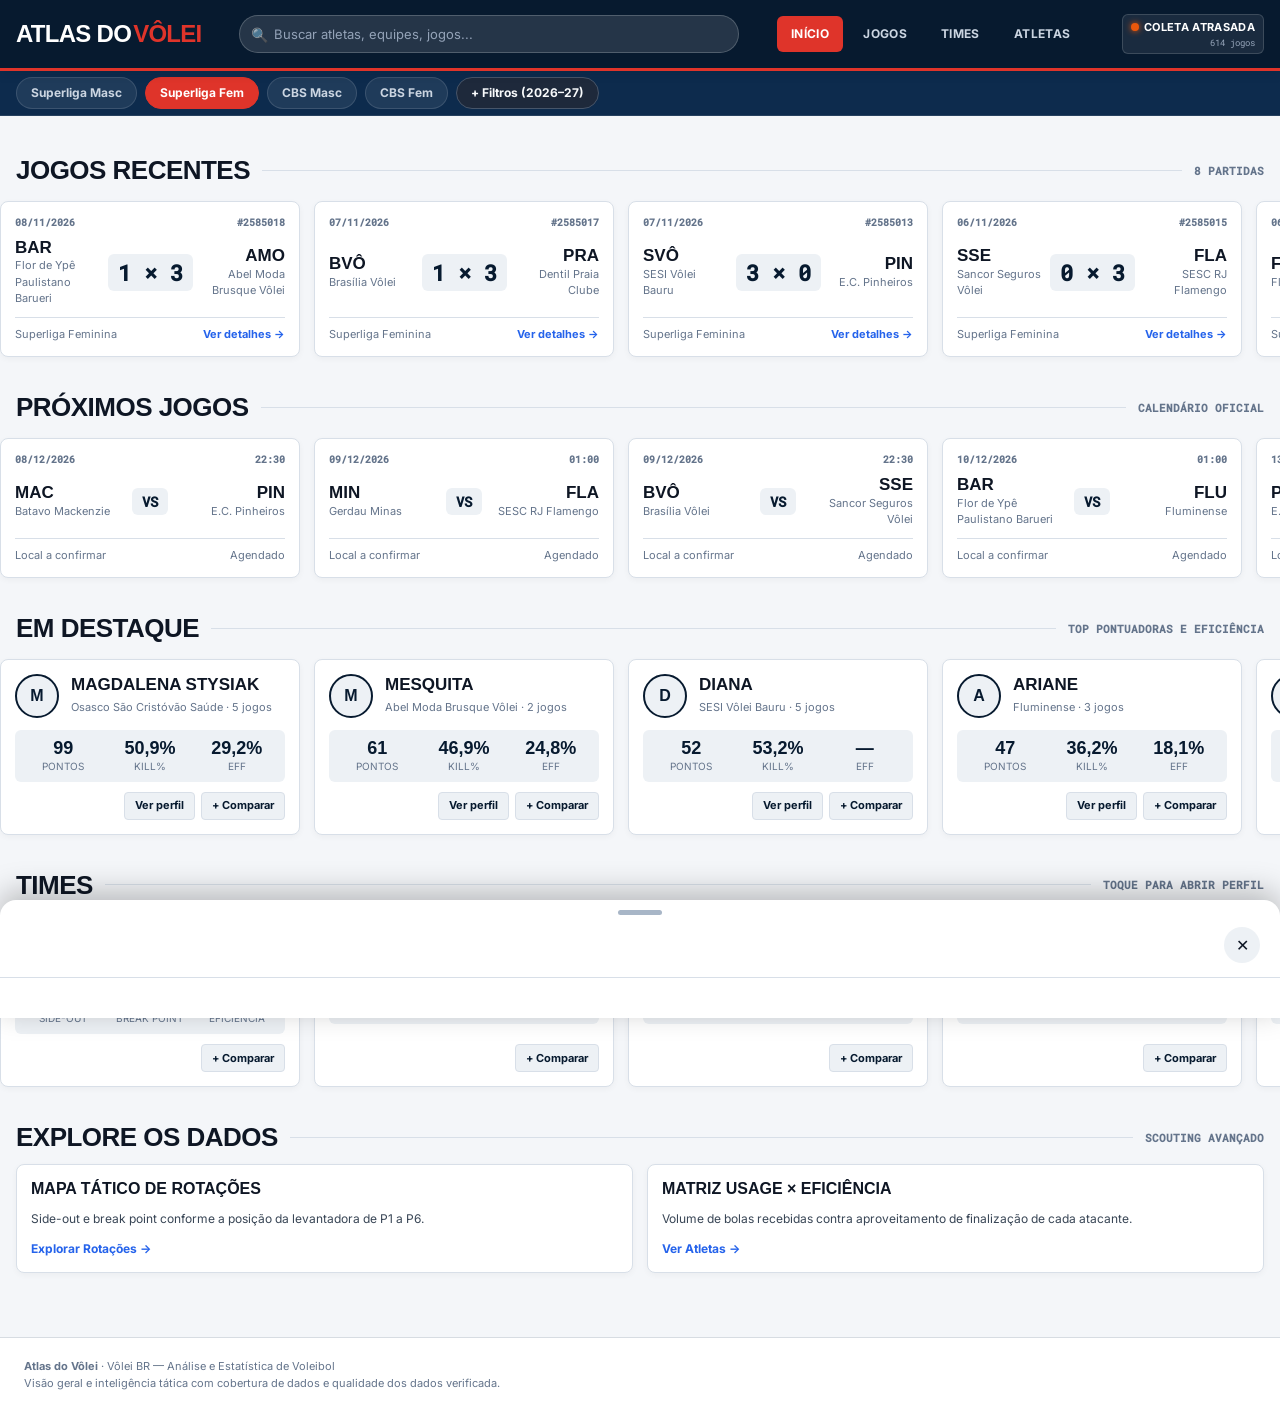
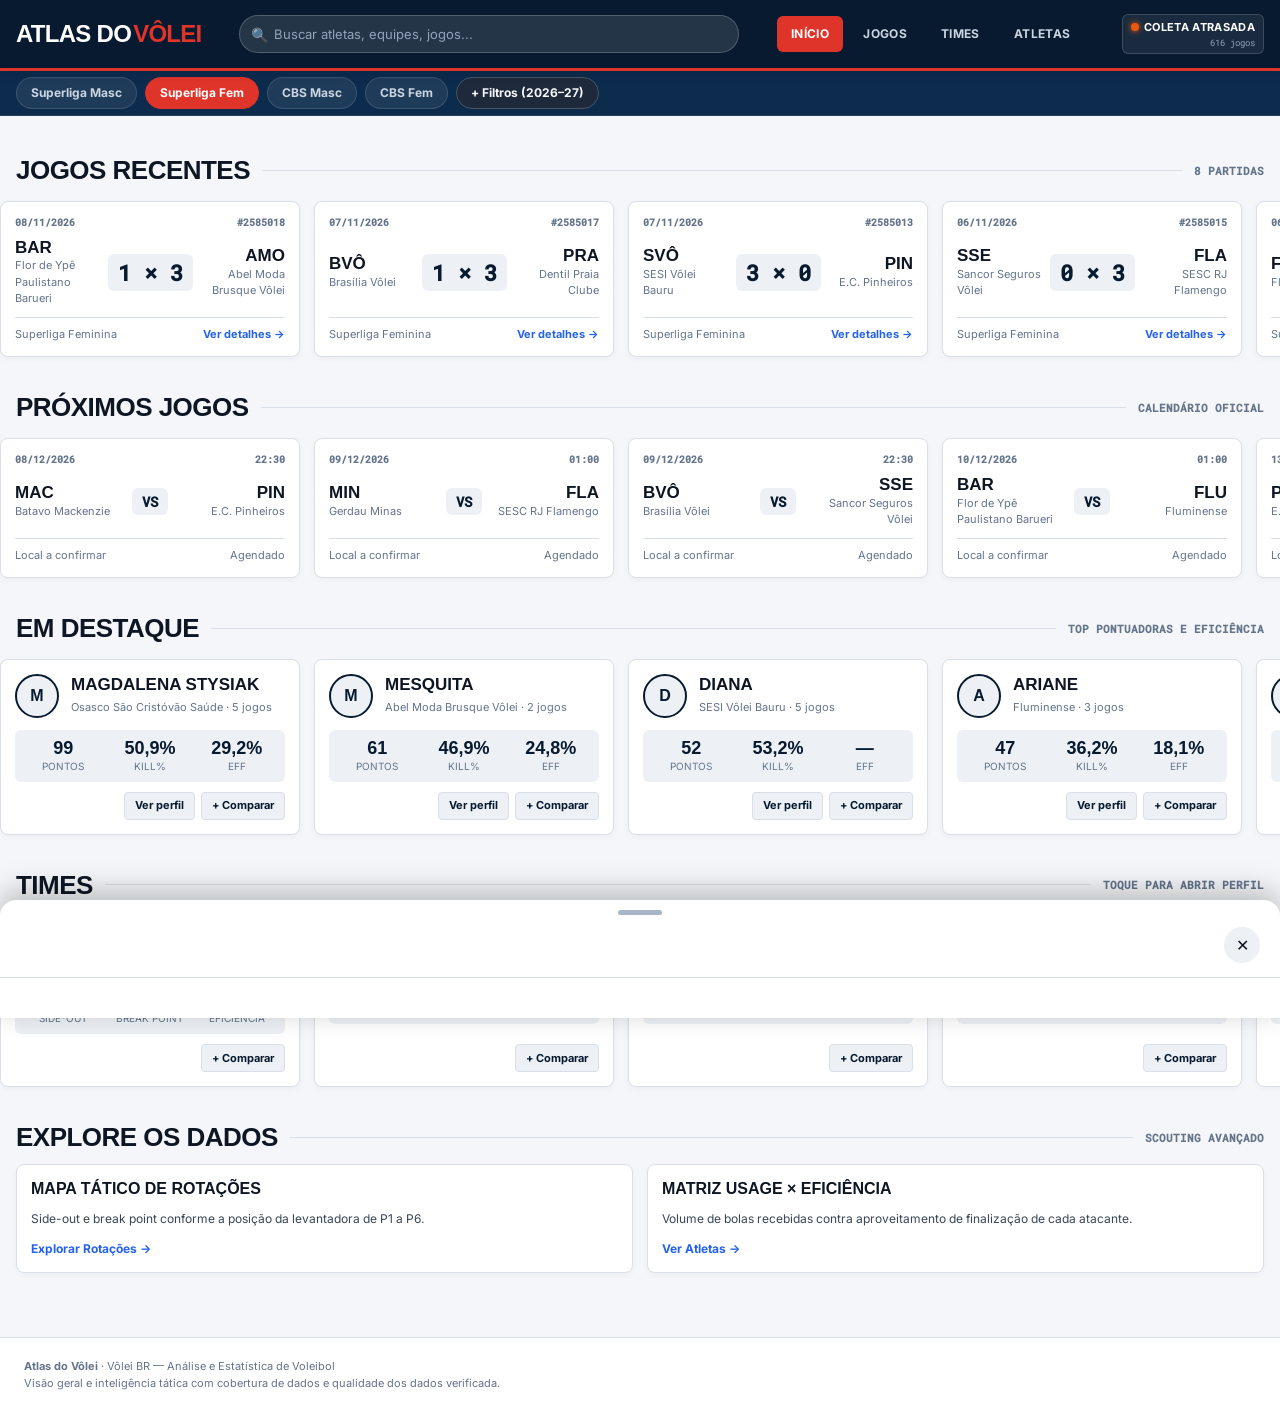
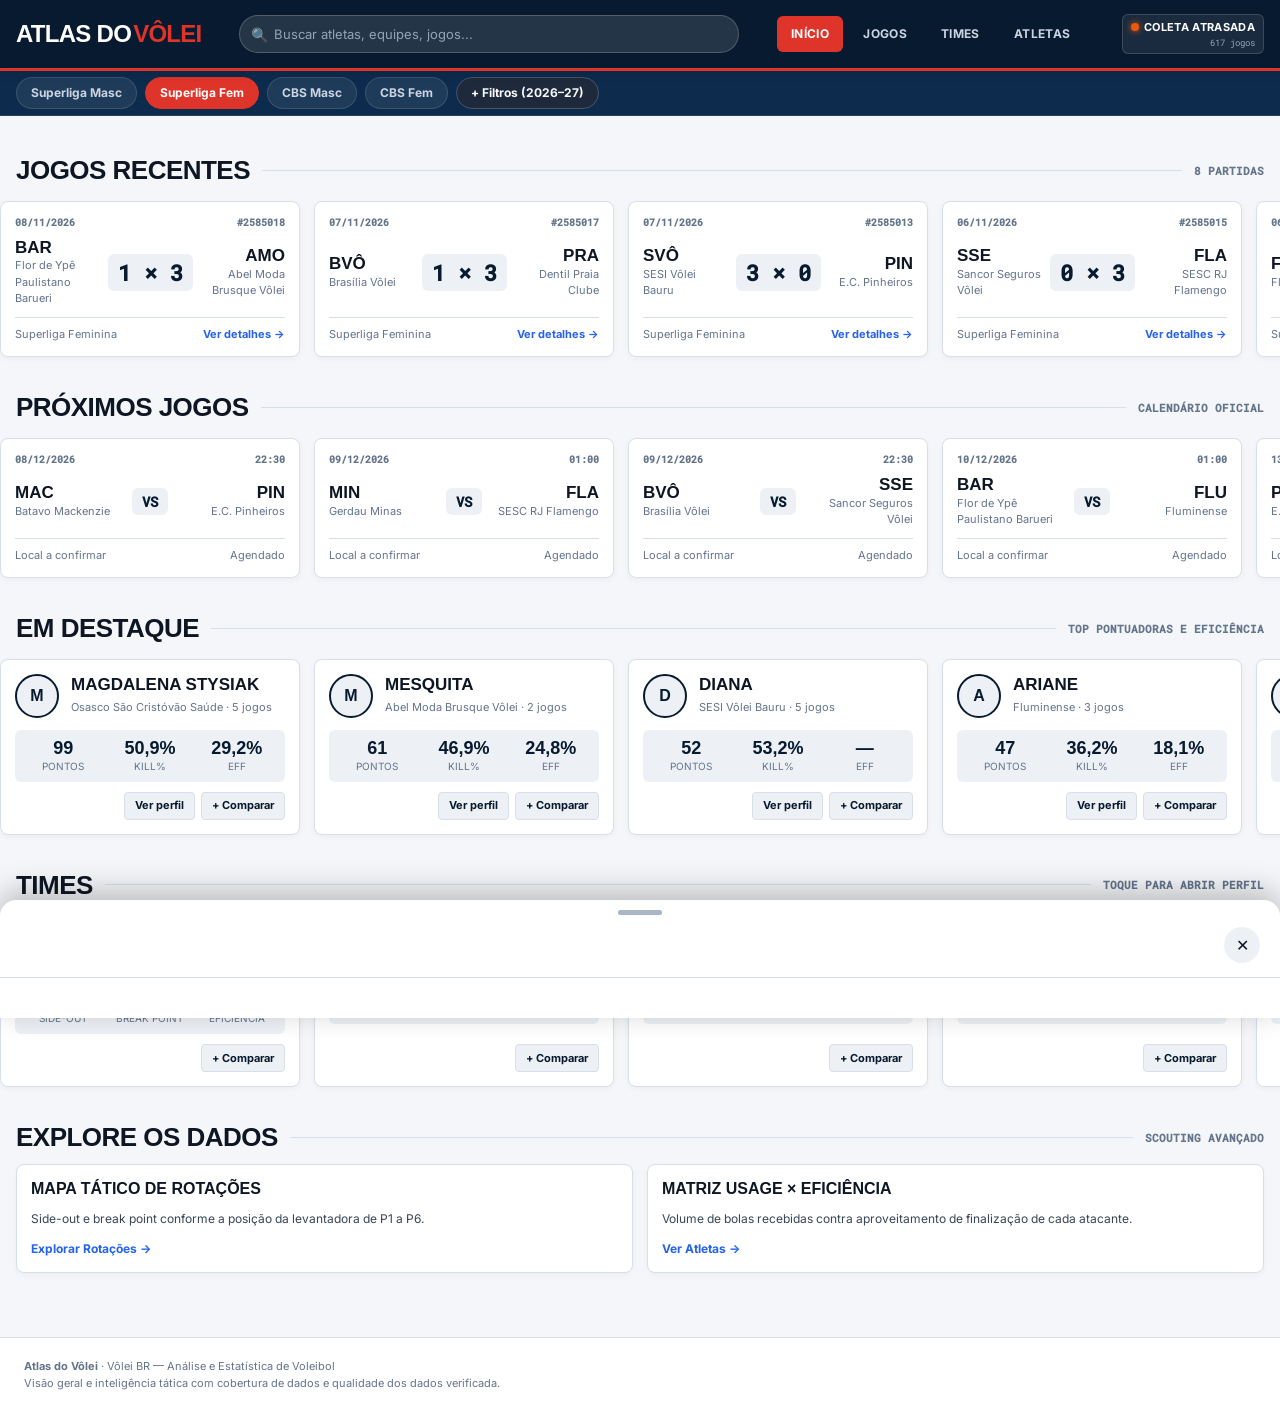
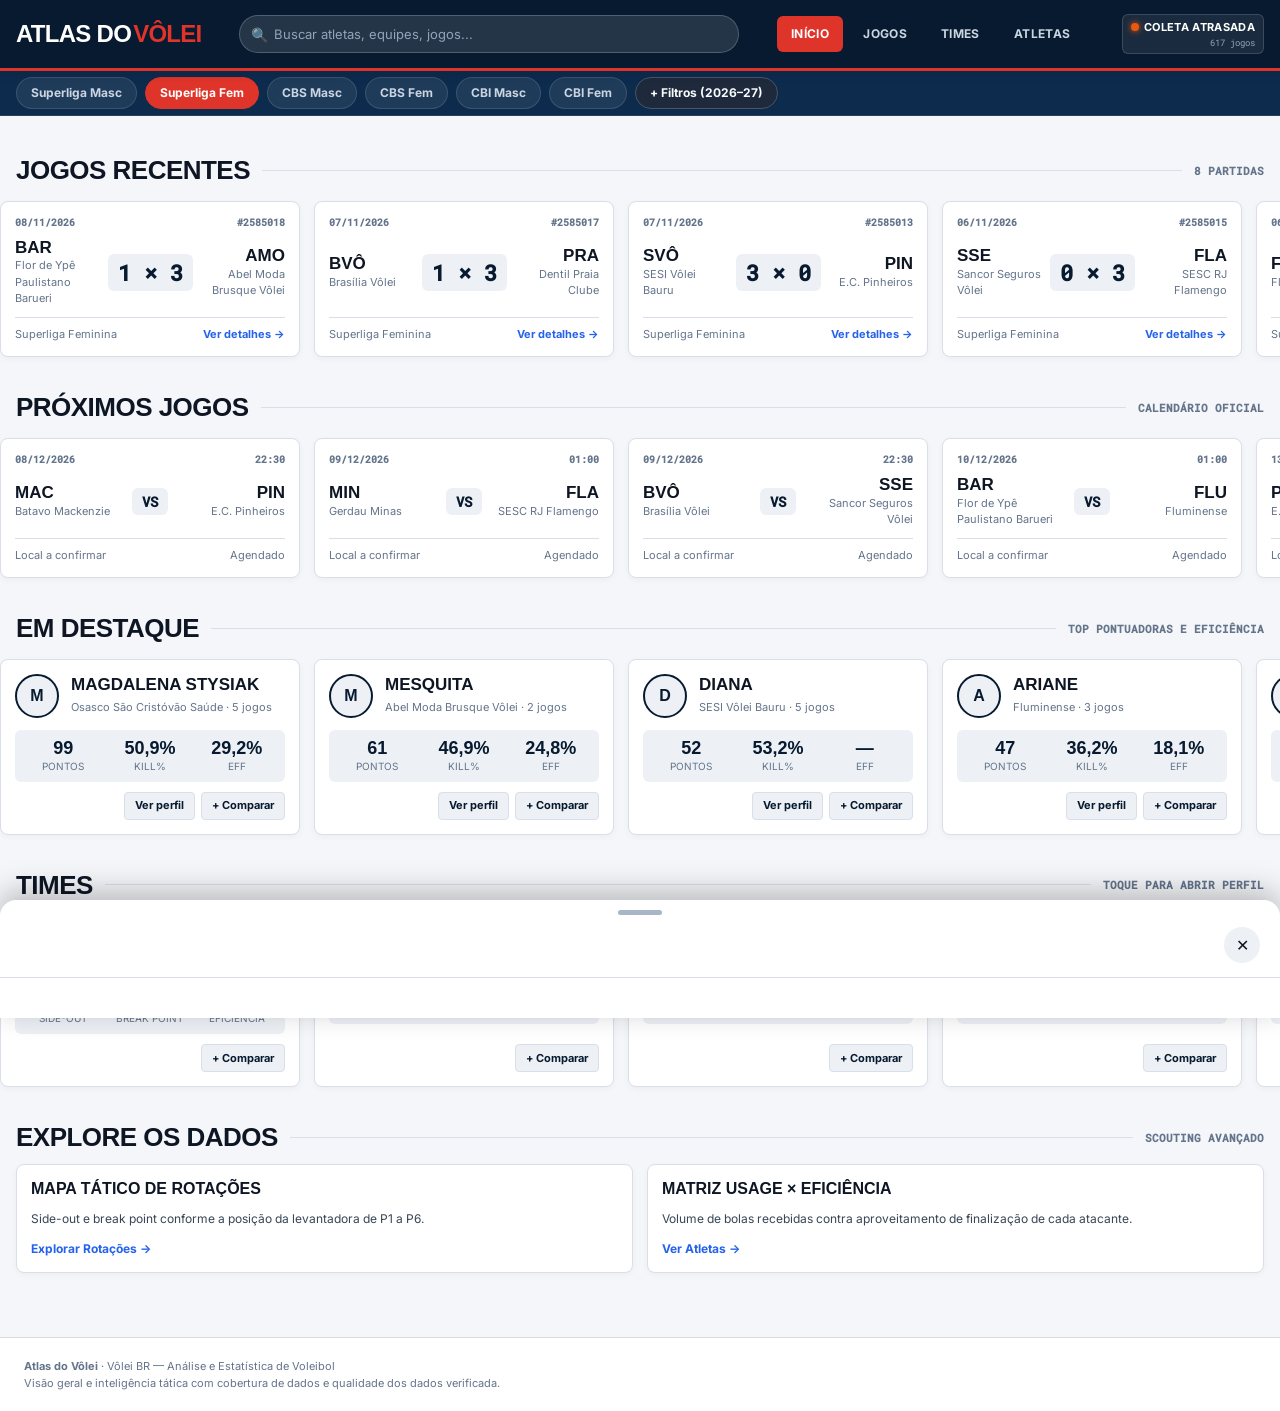
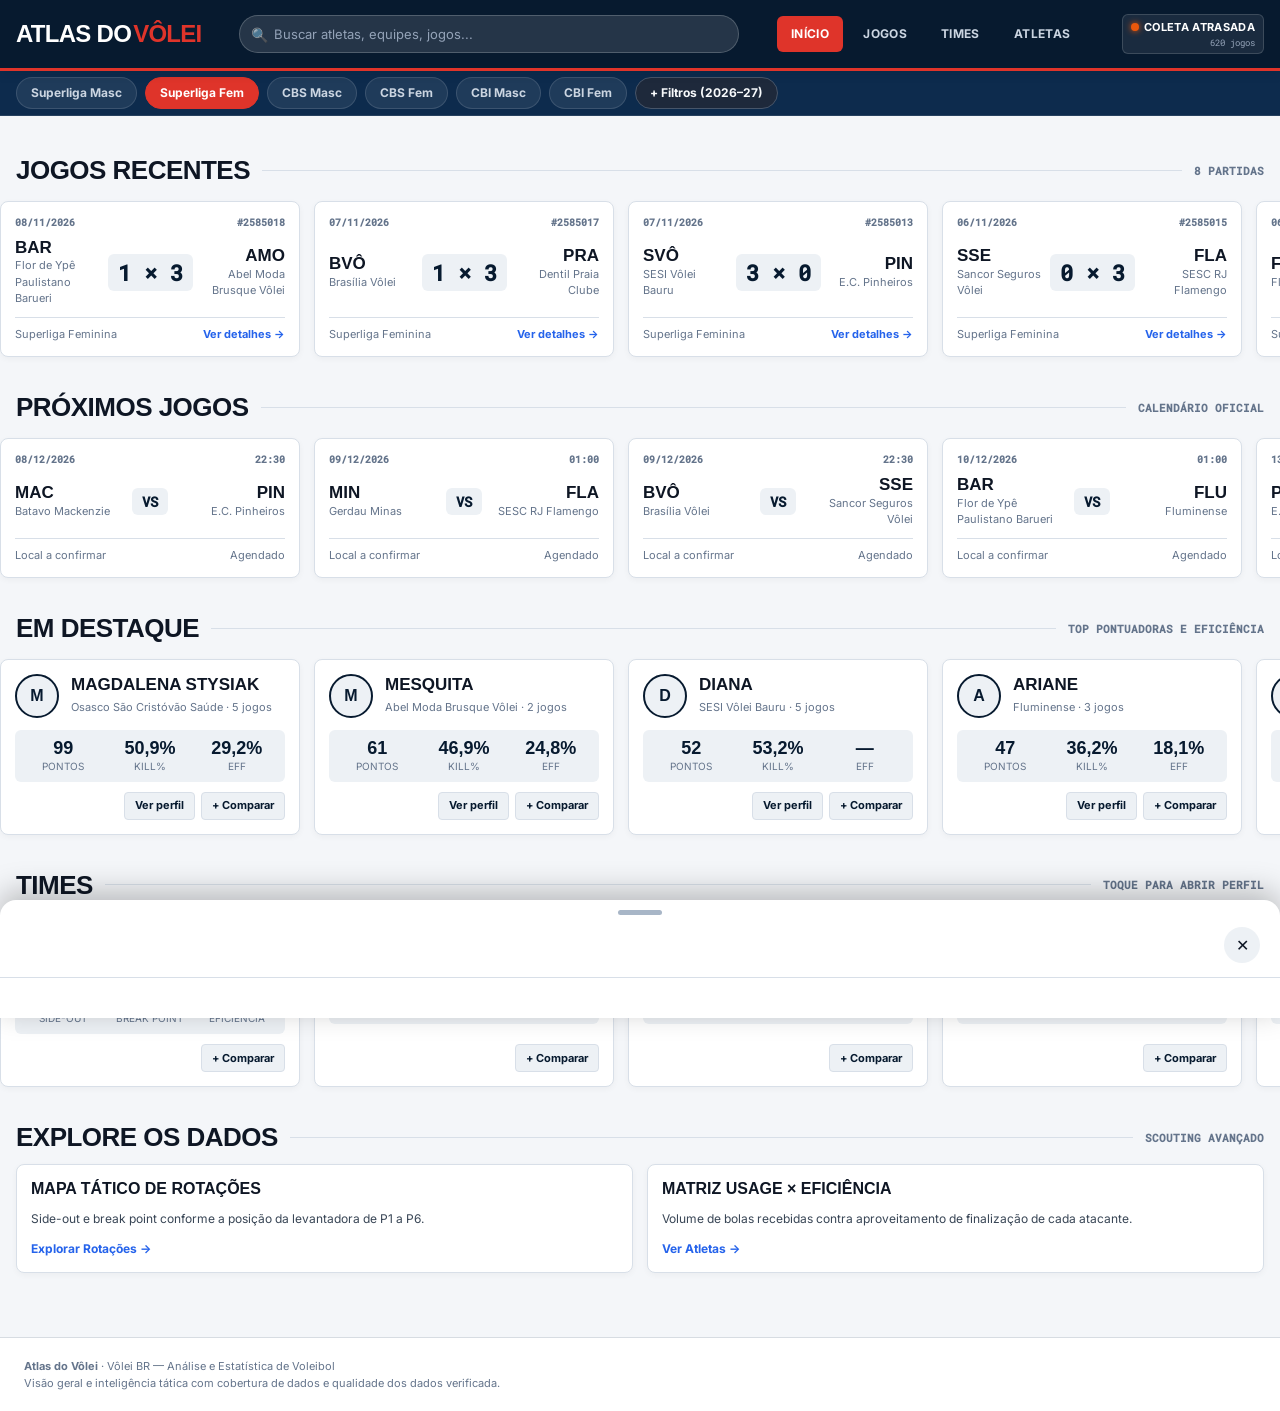
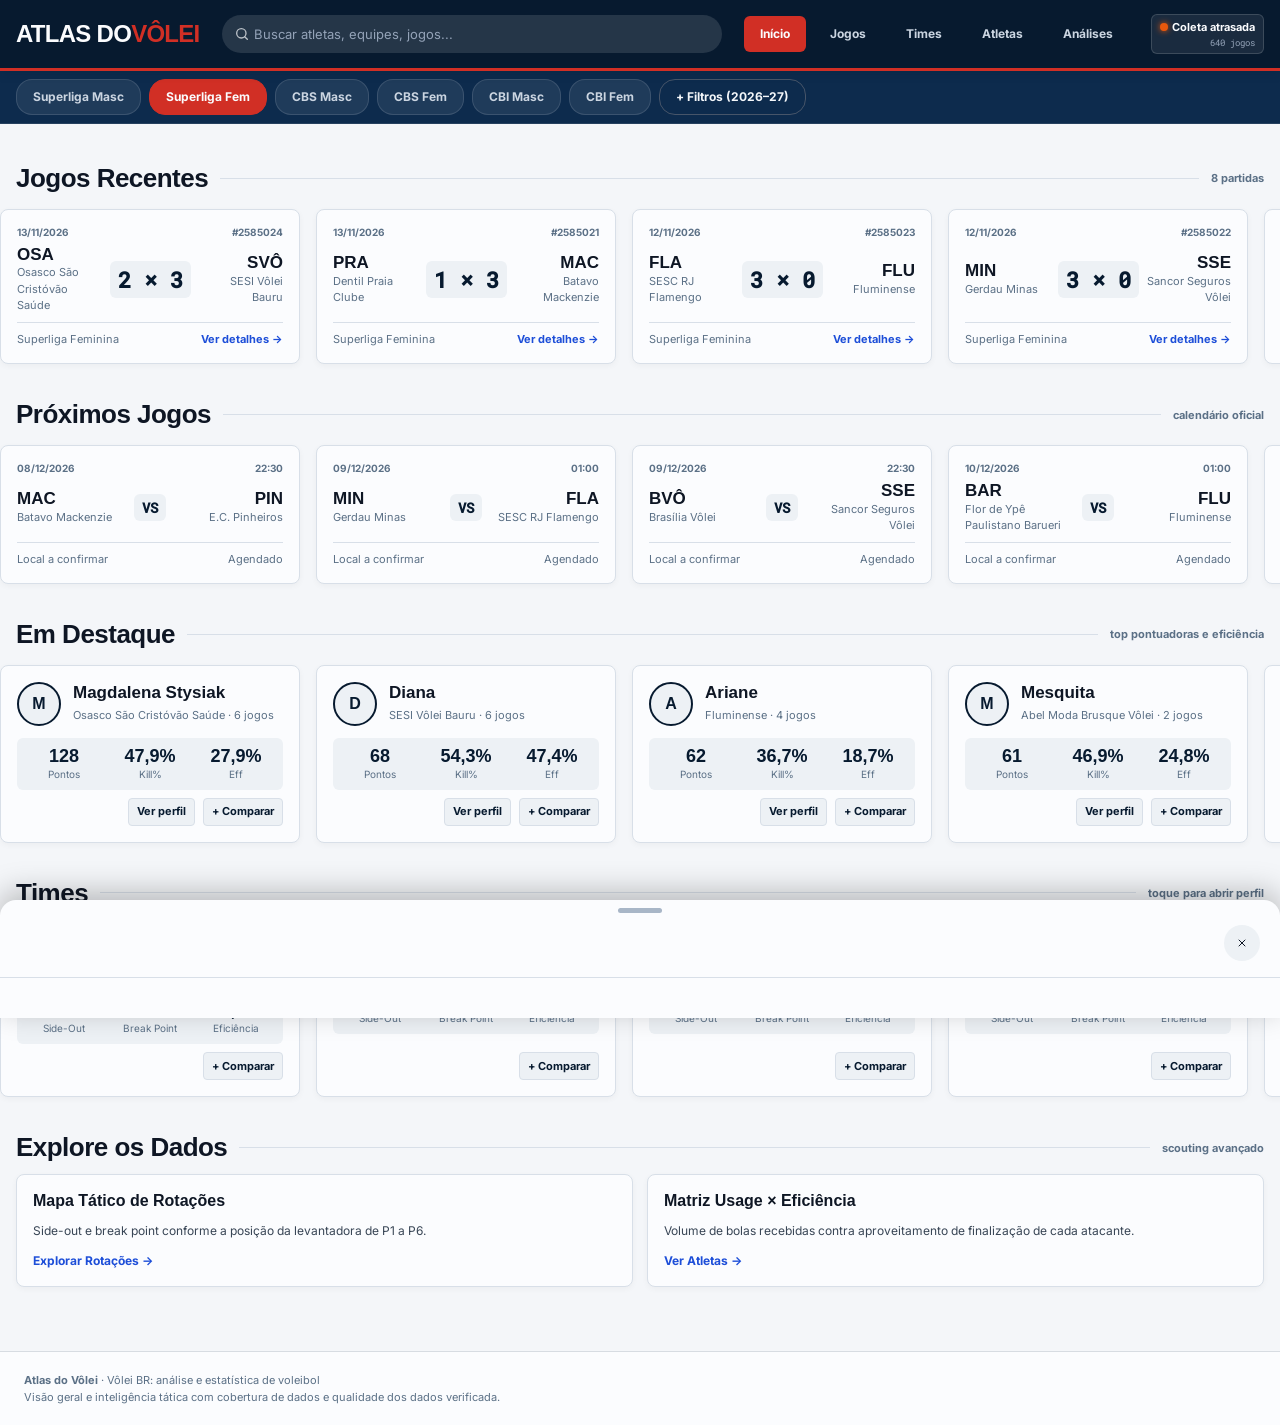
